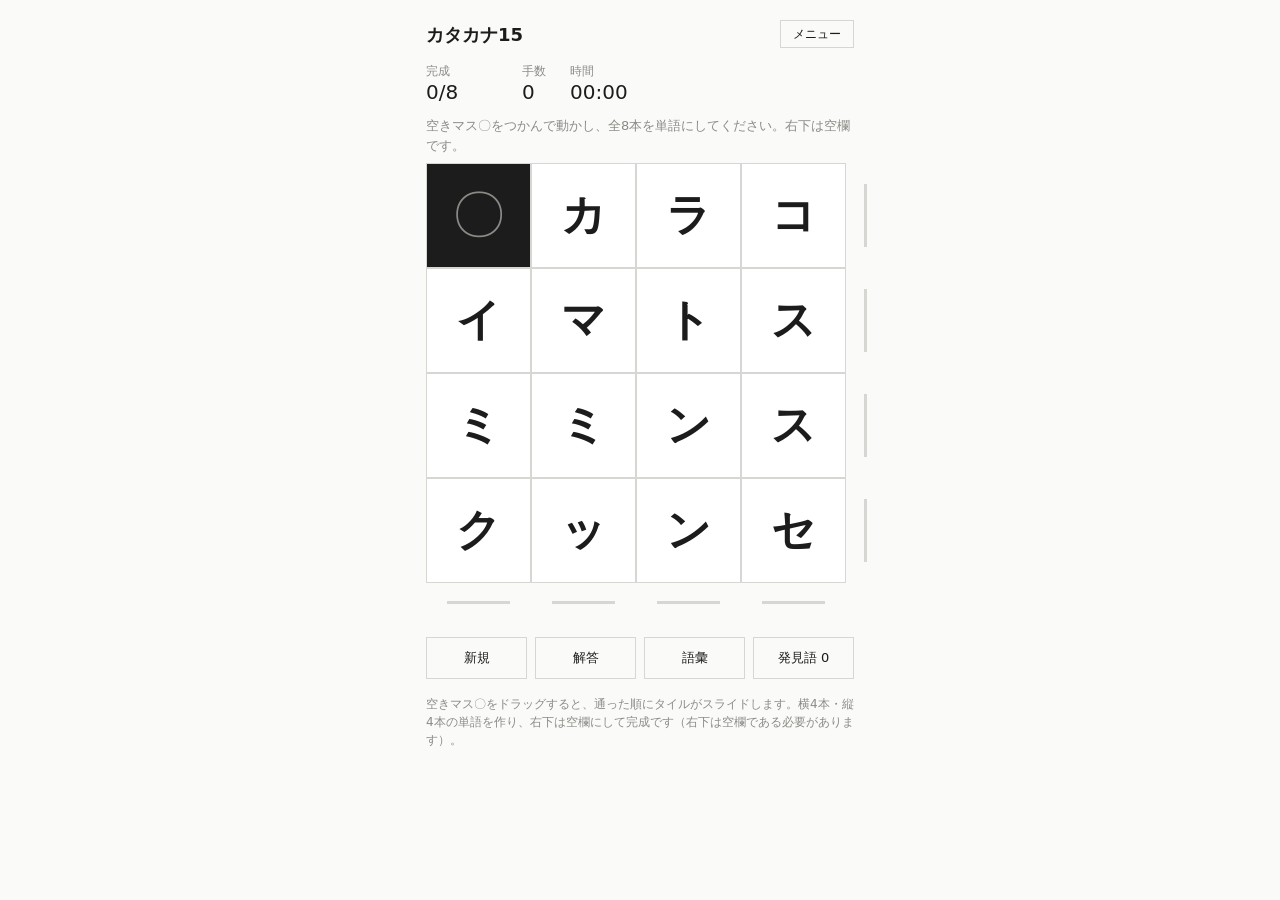
==== index.html @ eeb4e67e "Rename カタカナ15__4_.html to index.html" ====
<!DOCTYPE html>
<html lang="ja"><head><meta charset="UTF-8">
<meta name="viewport" content="width=device-width,initial-scale=1,viewport-fit=cover">
<title>カタカナ15</title>
<style>
:root{--bg:#fafaf9;--ink:#1c1c1c;--sub:#8b8b86;--line:#d6d6d2;--tile:#fff;--hit:#e7e7e3;color-scheme:light}
:root[data-theme=dark]{--bg:#161616;--ink:#e8e8e5;--sub:#8a8a85;--line:#363633;--tile:#1f1f1e;--hit:#2e2e2b;color-scheme:dark}
*{box-sizing:border-box;margin:0;-webkit-tap-highlight-color:transparent}
html{padding-top:env(safe-area-inset-top,0px);padding-bottom:env(safe-area-inset-bottom,0px)}
body{background:var(--bg);color:var(--ink);font:15px/1.5 "Hiragino Kaku Gothic ProN","Yu Gothic",system-ui,sans-serif;min-height:100vh;display:flex;flex-direction:column;align-items:center}
main{width:100%;max-width:460px;padding:20px 16px}
header{display:flex;justify-content:space-between;align-items:center}
h1{font-size:18px;font-weight:700}
.hr{display:flex;align-items:center;gap:10px}
#vw{font-size:12px;color:var(--sub);visibility:hidden}
body.v #vw{visibility:visible;color:#c8341c}
body.v #board{outline:2px solid #c8341c}
body.v #ba{background:rgba(200,52,28,.12);border-color:rgba(200,52,28,.4)}
body.v #ba:hover{background:var(--ink);border-color:var(--ink)}
#bm{padding:4px 12px;font-size:12px}
.stats{display:flex;gap:24px;margin-top:14px;font-size:12px;color:var(--sub)}
.stats>div:first-child{min-width:72px}
.stats b{display:block;font-size:20px;font-weight:500;color:var(--ink);font-variant-numeric:tabular-nums;line-height:1.2}
#msg{min-height:42px;padding:12px 0 8px;font-size:13px;color:var(--sub)}
#stage{position:relative;margin:0 auto;touch-action:none;user-select:none}
#board{position:absolute;left:0;top:0;background:var(--line)}
.t{position:absolute;left:0;top:0;width:calc(var(--s) - 2px);height:calc(var(--s) - 2px);background:var(--tile);display:flex;align-items:center;justify-content:center;font-size:calc(var(--s) * .42);font-weight:600;transition:transform .12s ease,background .15s}
.t.hit{background:var(--hit)}
.t.blank,.t.xt{background:var(--ink);color:var(--sub);font-weight:400;font-size:calc(var(--s) * .5)}
.t.blank{cursor:grab;z-index:2}
.m{position:absolute;display:flex;align-items:center;justify-content:center;gap:4px}
.m.c{flex-direction:column}
.m i{display:block;background:var(--line);transition:background .12s}
.m.r i{width:3px;height:60%}
.m.c i{height:3px;width:60%}
.m i.ok{background:var(--ink)}
nav{display:grid;grid-template-columns:repeat(4,1fr);gap:8px;margin-top:20px}
button{font:inherit;font-size:13px;padding:10px 0;background:none;color:var(--ink);border:1px solid var(--line);cursor:pointer}
button:hover,button.on{background:var(--ink);color:var(--bg);border-color:var(--ink)}
.note{margin-top:16px;font-size:12px;color:var(--sub)}
#ov{display:none;position:fixed;inset:0;background:rgba(0,0,0,.4);align-items:center;justify-content:center;padding:16px;z-index:9}
#ov.open{display:flex}
#box{background:var(--bg);border:1px solid var(--ink);width:100%;max-width:420px;max-height:85vh;overflow:auto}
#box h2{font-size:14px;font-weight:700;padding:12px 14px;border-bottom:1px solid var(--line);display:flex;justify-content:space-between;gap:12px}
#box h2 u{cursor:pointer;font-size:13px;font-weight:400;text-decoration:none;color:var(--sub)}
#bd{padding:14px;display:flex;flex-direction:column;gap:14px;font-size:14px}
.sub{font-size:12px;color:var(--sub)}
.mini{display:grid;gap:1px;background:var(--line);padding:1px;width:max-content}
.mini div{background:var(--tile);height:36px;width:36px;display:flex;align-items:center;justify-content:center;font-weight:600}
.mini .e{background:var(--ink);color:var(--sub);font-weight:400}
.wl{display:grid;grid-template-columns:1fr 1fr;gap:12px;font-size:13px}
.wl b{display:block;color:var(--sub);font-size:11px;font-weight:400;border-bottom:1px solid var(--line);margin-bottom:2px}
.big{font-size:18px;font-variant-numeric:tabular-nums}
.tabs{display:flex;gap:8px}
.tabs button{flex:1;padding:8px 0}
.tags{display:flex;flex-wrap:wrap;gap:4px 10px;font-size:13px}.tags .x{color:var(--sub)}
input{font:inherit;padding:8px;border:1px solid var(--line);background:var(--tile);color:var(--ink);width:100%;border-radius:0}
</style></head><body>
<main>
<header><h1>カタカナ15</h1><div class="hr"><span id="vw">解答閲覧済</span><button id="bm">メニュー</button></div></header>
<div class="stats"><div>完成<b id="sl">0/8</b></div><div>手数<b id="sm">0</b></div><div>時間<b id="st">00:00</b></div></div>
<div id="msg"></div>
<div id="stage"><div id="board"></div></div>
<nav><button id="bn">新規</button><button id="ba">解答</button><button id="bd2">語彙</button><button id="bf">発見語</button></nav>
<p class="note" id="note"></p>
</main>
<div id="ov"><div id="box"><h2><span id="bt"></span><u id="bx">閉じる</u></h2><div id="bd"></div></div></div>
<script>
const VAL={2:new Set("アイ アオ アカ アキ アク アゲ アゴ アサ アシ アジ アス アセ アゼ アツ アテ アト アナ アニ アネ アビ アブ アマ アミ アメ アヤ アラ アリ アワ アン イエ イカ イガ イキ イケ イシ イジ イス イソ イタ イチ イト イド イナ イヌ イネ イブ イマ イミ イモ イヤ イリ イロ イワ イン ウエ ウオ ウキ ウシ ウジ ウス ウズ ウソ ウタ ウチ ウツ ウデ ウド ウニ ウネ ウブ ウマ ウミ ウメ ウラ ウリ ウロ ウン エア エイ エキ エコ エゴ エサ エス エゾ エダ エビ エラ エリ エン オイ オウ オカ オキ オク オケ オサ オシ オジ オス オチ オツ オト オニ オノ オバ オビ オモ オヤ オリ オン カイ カオ カキ カギ カク カグ カゲ カコ カゴ カサ カシ カジ カス カズ カセ カゼ カタ カチ カツ カテ カド カナ カニ カネ カバ カビ カブ カベ カマ カミ カメ カモ カヤ カユ カラ カリ カワ カン カー ガイ ガキ ガク ガス ガタ ガム ガラ ガリ ガワ ガン キカ キガ キク キゴ キザ キシ キジ キス キソ キタ キド キヌ キビ キミ キモ キリ キレ キロ キン ギガ ギシ ギフ ギヤ ギリ ギン クイ クウ クガ クキ クギ クコ クサ クシ クジ クス クズ クセ クチ クツ クニ クビ クボ クマ クミ クモ クラ クリ クレ クロ クワ クン グズ グチ グミ グン ケア ケイ ケガ ケサ ケシ ケタ ケチ ケツ ケリ ケン ゲイ ゲキ ゲス ゲタ ゲリ ゲル ゲロ ゲン コイ コウ コエ コク コケ コゲ ココ コシ コチ コツ コテ コト コナ コネ コビ コブ コマ コミ コメ コモ コヤ コリ コロ コン ゴイ ゴウ ゴキ ゴク ゴゴ ゴマ ゴミ ゴム ゴリ ゴロ サイ サオ サカ サキ サギ サク サケ ササ サシ サジ サタ サチ サツ サト サネ サバ サビ サマ サメ サヤ サラ サル サワ サン ザイ ザコ ザツ ザル ザン シイ シオ シカ シキ シケ シゴ シサ シシ シジ シタ シチ シツ シテ シナ シバ シビ シブ シマ シミ シメ シモ シヤ シリ シル シロ シワ シン ジイ ジカ ジキ ジク ジコ ジサ ジジ ジチ ジツ ジヒ ジム ジン スイ スウ スエ スキ スシ スジ スス スズ スソ スデ スト スナ スネ スパ スミ スリ ズイ ズレ セイ セキ セツ セト セミ セリ セル セロ セン ゼイ ゼツ ゼニ ゼヒ ゼロ ゼン ソイ ソウ ソエ ソク ソコ ソシ ソダ ソツ ソデ ソト ソバ ソフ ソボ ソメ ソラ ソリ ソロ ソン ゾウ ゾク ゾロ タイ タカ タキ タク タケ タコ タシ タチ タテ タニ タネ タバ タビ タフ タブ タマ タミ タメ タモ タラ タル タレ タン ダイ ダシ ダダ ダチ ダツ ダニ ダム ダメ ダン チイ チエ チカ チジ チズ チチ チツ チビ チリ チン ツイ ツウ ツエ ツカ ツキ ツギ ツケ ツゲ ツタ ツチ ツツ ツナ ツノ ツバ ツボ ツミ ツメ ツユ ツラ ツリ ツル ツレ テイ テカ テキ テコ テツ テマ テラ テレ テロ テン デカ デコ デシ デバ デブ デメ デモ デリ デン トイ トウ トキ トク トコ トシ トジ トス トチ トツ トノ トバ トビ トブ トマ トミ トメ トモ トヤ トラ トリ トロ トン ドア ドウ ドク ドジ ドス ドテ ドブ ドマ ドヤ ドラ ドル ドロ ドン ナエ ナカ ナギ ナシ ナス ナゾ ナタ ナツ ナナ ナノ ナビ ナベ ナマ ナミ ナメ ナヤ ナラ ナリ ナワ ナン ニオ ニク ニシ ニジ ニセ ニチ ニナ ニラ ニレ ニワ ニン ヌイ ヌエ ヌカ ヌキ ヌケ ヌシ ヌタ ヌノ ヌマ ネオ ネガ ネギ ネコ ネジ ネズ ネタ ネツ ネリ ネル ネン ノウ ノキ ノコ ノシ ノチ ノド ノビ ノブ ノミ ノム ノラ ノリ ノロ ハイ ハエ ハカ ハギ ハク ハグ ハケ ハゲ ハコ ハシ ハジ ハス ハゼ ハタ ハダ ハチ ハツ ハデ ハト ハナ ハネ ハハ ハバ ハフ ハマ ハミ ハム ハメ ハヤ ハラ ハリ ハル ハレ ハン バア バイ バカ バク バケ バス バチ バツ バナ バネ ババ バフ バブ バラ バリ バル バン バー パイ パオ パス パパ パブ パン ヒエ ヒキ ヒケ ヒゲ ヒコ ヒザ ヒシ ヒス ヒダ ヒツ ヒト ヒナ ヒバ ヒヒ ヒビ ヒマ ヒメ ヒモ ヒヤ ヒラ ヒル ヒレ ヒワ ヒン ビア ビク ビス ビラ ビリ ビル ビワ ビン ピア ピザ ピル ピン フイ フウ フエ フカ フキ フク フグ フケ フサ フシ フジ フセ フタ フダ フチ フデ フナ フネ フミ フユ フリ フロ フン ブイ ブカ ブキ ブケ ブシ ブス ブタ ブチ ブツ ブナ ブユ ブヨ ブラ ブリ ブレ ブロ ブン プチ プル プロ ヘア ヘイ ヘソ ヘタ ヘナ ヘビ ヘボ ヘヤ ヘラ ヘリ ヘン ベア ベイ ベタ ベツ ベニ ベラ ベル ベロ ベン ペア ペン ホウ ホオ ホカ ホコ ホゴ ホサ ホシ ホド ホネ ホホ ホヤ ホラ ホリ ホロ ホン ボア ボウ ボキ ボク ボス ボツ ボヤ ボラ ボロ ボン ポイ ポチ ポロ ポン マイ マエ マキ マク マグ マゲ マシ マジ マス マタ マチ マツ マト マド マナ マネ マヒ マフ ママ マメ マユ マリ マル マロ マン ミエ ミオ ミキ ミギ ミケ ミコ ミサ ミス ミズ ミセ ミソ ミチ ミツ ミナ ミニ ミノ ミミ ミヤ ミリ ミル ミン ムギ ムク ムコ ムシ ムダ ムチ ムツ ムネ ムラ ムリ ムロ メイ メガ メシ メス メド メモ メン モエ モカ モク モズ モチ モツ モト モノ モミ モメ モモ モヤ モリ モル モン ヤギ ヤク ヤジ ヤス ヤチ ヤド ヤナ ヤニ ヤネ ヤボ ヤマ ヤミ ヤリ ヤン ユイ ユウ ユエ ユカ ユキ ユズ ユビ ユミ ユメ ユリ ユレ ヨイ ヨウ ヨカ ヨガ ヨキ ヨク ヨコ ヨシ ヨセ ヨチ ヨツ ヨネ ヨビ ヨミ ヨム ヨメ ヨル ヨン ライ ラク ラグ ラジ ラテ ラバ ラブ ラム ラメ ラン リア リカ リキ リク リケ リス リツ リヤ リン ルイ ルウ ルス ルビ ルー レア レイ レキ レジ レス レツ レバ レン ロウ ロク ログ ロケ ロゴ ロス ロト ロバ ロボ ロン ロー ワカ ワキ ワク ワケ ワザ ワシ ワタ ワナ ワニ ワビ ワラ ワリ ワル ワン".split(" ")),3:new Set("アイキ アイコ アイス アイソ アイタ アイダ アイツ アイデ アイヌ アイノ アイブ アイマ アイモ アイン アウト アウン アエグ アエテ アエミ アエル アオイ アオカ アオキ アオグ アオコ アオサ アオジ アオバ アオミ アオム アオリ アオル アカイ アカザ アカシ アカス アカネ アカバ アカミ アカメ アカリ アカン アガキ アガク アガシ アガル アキイ アキエ アキコ アキズ アキト アキノ アキホ アキヨ アキラ アキル アキヱ アギト アクバ アクビ アクマ アクメ アクラ アクル アグム アグラ アグリ アグン アケビ アケミ アケル アゲク アゲル アコム アコヤ アサイ アサエ アサコ アサヂ アサド アサノ アサヒ アサミ アサヨ アサリ アサル アサヱ アザミ アシイ アシカ アシタ アシビ アジア アジケ アジズ アジト アジル アスカ アスコ アズキ アズサ アズマ アズラ アセビ アセル アゼン アソコ アソブ アタイ アタウ アタゴ アタシ アタマ アタラ アタリ アタル アダナ アダム アチキ アチラ アッカ アッケ アッシ アッチ アッツ アット アッパ アップ アツイ アツミ アツヨ アヅサ アヅマ アテネ アテル アデン アトム アトリ アナゴ アナス アナタ アナン アニイ アニメ アノー アハハ アハレ アバク アバタ アヒル アビル アピア アフタ アフヒ アフラ アフル アフレ アブラ アブル アプリ アヘン アベノ アベル アペル アポロ アマイ アマス アマタ アマリ アマル アミド アメル アモイ アヤイ アヤコ アヤス アヤノ アヤメ アヤヲ アユミ アユム アライ アラウ アラキ アラギ アラシ アラス アラタ アラブ アラメ アラモ アラワ アラン アラー アリア アリス アリマ アリャ アルク アルジ アルス アルセ アルト アルハ アルバ アルマ アルミ アルル アレイ アレム アレル アレレ アレン アレー アロエ アロハ アロン アロー アワイ アワス アワビ アワヤ アワラ アワー アンカ アンガ アンコ アンズ アンタ アンダ アンチ アンド アンナ アンニ アンネ アンパ アンブ アンプ アンマ アンユ アーア アーク アース アーチ アート アーム アール イイエ イエス イエナ イエル イオウ イオン イカガ イカス イカダ イカデ イカニ イカリ イカル イカン イガイ イガム イキカ イキム イキル イクエ イクコ イクサ イクジ イクタ イクツ イクミ イクヨ イクラ イグサ イグチ イケイ イケル イコイ イコウ イコジ イコム イサエ イサオ イサキ イサコ イサザ イサノ イサミ イサム イサヨ イサヲ イザル イシイ イシコ イシダ イシャ イジメ イジリ イジル イスカ イスラ イスル イズミ イズム イズレ イセノ イセル イゼン イソグ イソメ イタイ イタク イタコ イタス イタチ イタノ イタム イタメ イタヤ イタリ イタル イダク イチイ イチゴ イチズ イチド イチノ イチバ イチビ イチヨ イッカ イッキ イッコ イッス イッソ イッチ イット イツオ イツカ イツク イツノ イツミ イツモ イツヨ イヅミ イテル イデア イデー イトウ イトコ イトド イトメ イトモ イトヱ イドム イナカ イナゴ イナス イナセ イナダ イナホ イナム イナヨ イノコ イノチ イノリ イノル イハホ イバラ イバル イビキ イビツ イビル イフク イブキ イブク イブス イブル イボタ イマダ イマニ イマヤ イマワ イミイ イモチ イモリ イヤァ イヤア イヤス イヤニ イヤー イヨノ イヨヨ イライ イラウ イラク イラチ イラン イリコ イルカ イレル イロハ イロリ イロル イワウ イワオ イワキ イワク イワシ イワス イワナ イワバ イワレ イワン インカ インキ インク イング インコ インチ インド インピ イーエ イース イーノ ウィズ ウィン ウィー ウイル ウウン ウェア ウェイ ウェブ ウェー ウエア ウエス ウエノ ウエハ ウエル ウエン ウォン ウオン ウカイ ウカス ウカツ ウカト ウカブ ウカル ウガツ ウキハ ウキヨ ウグイ ウケラ ウケル ウコギ ウコン ウゴク ウサギ ウシロ ウスイ ウズク ウズベ ウズラ ウセル ウタウ ウタコ ウタタ ウタテ ウダツ ウダル ウチワ ウッズ ウッド ウツギ ウツケ ウツス ウツツ ウツホ ウツボ ウツル ウツロ ウツワ ウテル ウトイ ウトウ ウトム ウトロ ウドン ウナギ ウナジ ウナリ ウナル ウネメ ウネリ ウネル ウノミ ウバウ ウバラ ウフッ ウフフ ウブイ ウマイ ウマク ウマサ ウマミ ウマル ウミベ ウメク ウメコ ウメノ ウメヨ ウメル ウラジ ウラミ ウラム ウララ ウラル ウラン ウルウ ウルカ ウルシ ウルフ ウルム ウルメ ウレル ウロコ ウワキ ウワサ ウワベ ウワル ウンイ ウンカ ウント ウーム ウール ウーン エアコ エアロ エアー エイイ エイガ エイコ エイゴ エイズ エイト エエイ エエト エガオ エガク エキス エクボ エグイ エグル エコー エゴイ エゴマ エジキ エジリ エステ エタイ エタン エチル エッグ エッジ エッソ エッチ エッロ エツコ エヅク エデン エトス エドゥ エドル エノキ エノコ エバル エヒメ エビス エビネ エビノ エビー エホバ エボシ エミコ エミシ エミリ エミー エモイ エライ エラク エラブ エラー エリア エリカ エリク エリコ エリサ エリザ エリナ エリモ エリー エルグ エルサ エルス エルナ エルベ エルム エレキ エレツ エレナ エレラ エロス エンカ エンコ エンゴ エンサ エンド エンビ エーゲ エース エーッ エート エール オアフ オイデ オイド オイラ オイル オウカ オウガ オウジ オウチ オウト オウミ オウム オウン オエツ オエル オオイ オオウ オオエ オカカ オカキ オカケ オカゲ オカシ オカス オカズ オカネ オカボ オカミ オカユ オカラ オカワ オガム オキル オクテ オクビ オクラ オクル オグラ オケラ オケル オコシ オコス オコゼ オコタ オコモ オコル オコワ オゴリ オゴル オサケ オサツ オサミ オサワ オサン オザキ オシイ オシテ オシベ オシミ オシム オシメ オシリ オシン オジギ オジヤ オジル オスロ オセチ オセル オセン オソイ オソウ オソノ オゾイ オゾン オタク オタワ オチル オッズ オッテ オツキ オツケ オツム オデキ オデコ オデン オトコ オトス オトド オトナ オトメ オトル オドケ オドス オドネ オドル オナカ オナガ オナジ オナリ オノレ オハコ オハシ オハネ オハラ オバケ オバナ オビク オビシ オビル オフト オブウ オブル オペラ オボコ オボス オボロ オマエ オマケ オマス オマセ オマツ オマハ オマル オミキ オムツ オメガ オメザ オモイ オモウ オモシ オモチ オモト オモニ オモヤ オモリ オモル オヤジ オヤッ オヤマ オヨグ オヨソ オヨビ オヨブ オヨル オリル オリン オルグ オルリ オレル オロカ オロス オロチ オワス オワビ オワリ オワル オワン オンス オンチ オンド オンナ オンバ オンブ オーイ オーク オーサ オース オーダ オート オーム オーラ オール カイイ カイギ カイコ カイゴ カイス カイト カイナ カイバ カイヒ カイリ カイロ カイワ カエス カエデ カエル カオス カオリ カオル カカオ カカシ カカス カカト カカリ カカル カカン カガク カガス カガミ カガム カガル カギリ カギル カクイ カクザ カクス カクド カグラ カケイ カケス カケル カゲエ カゲキ カゲリ カゲル カゲン カコウ カコツ カコム カゴミ カゴメ カサゴ カサム カサン カザケ カザシ カザス カザニ カザフ カザリ カザル カザン カシオ カシク カシグ カシコ カシマ カシラ カシワ カジカ カジキ カジク カジノ カジメ カジョ カジル カスイ カスカ カスト カスミ カスム カスル カズイ カズエ カズオ カズキ カズク カズコ カズミ カズヨ カズヱ カセイ カセキ カセグ カセツ カセル カゼン カゾク カタイ カタギ カタス カタズ カタチ カタナ カタハ カタミ カタヤ カタル カタン カダル カチミ カチヨ カチリ カチン カッカ カッコ カッテ カット カッパ カップ カッポ カツイ カツエ カツオ カツグ カツコ カツヂ カツテ カツノ カツミ カツヨ カツラ カツヱ カツヲ カヅイ カヅエ カヅコ カヅヱ カテル カデル カデン カトウ カナウ カナエ カナタ カナダ カナメ カナリ カナン カヌー カネコ カネテ カネミ カネヨ カネル カノウ カノン カバウ カバナ カバネ カバン カバー カビネ カビラ カビル カフェ カフジ カフス カブト カブラ カブル カブレ カプト カホク カホド カホリ カホル カマウ カマス カマタ カマチ カマリ カミュ カミラ カミリ カムル カメダ カメノ カメヨ カメラ カメル カモス カモメ カヤノ カユイ カユミ カヨウ カライ カラザ カラシ カラス カラダ カラチ カラッ カラテ カラト カラム カラリ カラン カラー カリッ カリニ カリフ カリブ カリル カリン カルイ カルキ カルタ カルテ カルト カルナ カルビ カルラ カルロ カレイ カレシ カレツ カレル カレン カレー カワキ カワク カワス カワズ カワセ カワベ カワラ カワリ カワル カヲリ カヲル カンゲ カンコ カンシ カンジ カンテ カンナ カンヌ カンバ カンパ カンプ カンペ カンポ カンマ カンリ カーキ カーグ カート カード カーブ カール カーン ガイア ガイス ガイド ガウン ガエル ガカイ ガカリ ガカル ガクシ ガサツ ガザミ ガスル ガゼン ガタイ ガタン ガッツ ガット ガテン ガナル ガバト ガビー ガブリ ガブル ガホウ ガボン ガマン ガメル ガラス ガラッ ガラナ ガラミ ガラリ ガラン ガリン ガルフ ガレキ ガロン ガワラ ガワリ ガンピ ガンミ ガンモ ガーゼ ガード ガーナ ガール ガーン キアラ キアリ キイロ キウイ キエト キエフ キエル キオウ キカイ キカク キカス キガリ キガル キクイ キクエ キクコ キクチ キクナ キクノ キクミ キクヨ キクヱ キグウ キグス キケル キケン キゲン キコウ キコス キコム キコリ キコン キゴウ キサク キサゴ キサノ キザス キザム キシム キシャ キシル キスウ キスカ キスル キズク キズナ キセル キセン キソウ キソク キソン キタス キタル キタン キチッ キチヨ キチン キック キッス キット キッド キップ キツイ キツネ キツヨ キヅク キヅタ キティ キトウ キドル キナカ キナコ キヌエ キヌコ キヌヨ キヌヱ キネマ キノウ キノエ キノコ キノフ キノヱ キハイ キハダ キバム キバル キブツ キホウ キボウ キママ キマリ キマル キミイ キミエ キミコ キミノ キミヨ キミヱ キムチ キメル キモチ キモノ キャア キャク キャッ キャラ キャン キャー キュウ キュー キョウ キョキ キョク キョザ キョリ キヨイ キヨエ キヨコ キヨシ キヨジ キヨセ キヨノ キヨミ キヨヱ キヨン キライ キラウ キラク キラス キラズ キララ キラリ キラー キリコ キリッ キリン キルク キルト キレイ キレル キワタ キワダ キワミ キンカ キング キンコ キンボ キース キープ キール キーン ギクリ ギコチ ギゴチ ギスル ギソウ ギター ギニア ギフト ギブス ギプス ギボシ ギマン ギャア ギャク ギャグ ギャラ ギャル ギャロ ギュッ ギョイ ギラリ ギラン ギリシ ギルド ギンガ ギンコ ギンポ クアン クイズ クイナ クイル クイン クウキ クエル クオモ クガツ クギル ククル クグイ クグツ クグル クケル クサイ クサス クサビ クサヤ クサリ クサル クジク クジュ クジラ クジル クスイ クスコ クスシ クスノ クスム クスリ クズス クダク クダス クダリ クダル クダン クチイ クチマ クチル クック クッパ クドイ クドキ クドク クニエ クニオ クニコ クニヨ クニヱ クヌギ クネル クバル クベル クボチ クボム クマル クミス クメル クモリ クモル クモン クヤム クライ クラウ クラゲ クラシ クラス クラノ クラブ クラム クラヨ クリア クリス クリル クルウ クルス クルト クルド クルマ クルミ クルム クルリ クルー クレア クレイ クレタ クレヨ クレル クレー クロイ クロウ クロキ クロス クロミ クロム クワイ クワゴ クワス クンシ クーコ クープ クーペ クーラ クール グアイ グアノ グアム グイト グエン グサリ グスル グズウ グズル グチル グッズ グット グッド グフッ グホウ グマイ グライ グラシ グラス グラフ グラブ グラム グラリ グリコ グリス グリル グリー グルミ グルメ グルリ グレイ グレグ グレコ グレル グレン グレー グロウ グロス グワイ グンダ グント ケイキ ケイコ ケイジ ケイス ケイト ケイヒ ケイラ ケカビ ケガス ケガニ ケガレ ケゲン ケサノ ケサミ ケサヨ ケシキ ケジメ ケズル ケセル ケソン ケタイ ケダシ ケダス ケチル ケッカ ケッキ ケック ケット ケトル ケドモ ケドル ケナゲ ケナス ケニア ケビン ケブイ ケブル ケマリ ケムイ ケムシ ケムリ ケムル ケヤキ ケラス ケラー ケリー ケルト ケルン ケレド ケレン ケロリ ケワイ ケンカ ケンゴ ケンサ ケンジ ケンタ ケント ケンパ ケンプ ケンポ ケンリ ケーキ ケージ ケース ケープ ケール ゲイコ ゲイツ ゲキカ ゲザン ゲスト ゲスル ゲッカ ゲップ ゲノム ゲハン ゲビル ゲリラ ゲロウ ゲンカ ゲンキ ゲンゲ ゲンコ ゲンゴ ゲンニ ゲンバ ゲージ ゲーテ ゲート ゲーム ゲール コアイ コアラ コイキ コイシ コイツ コイヌ コイル コイン コウカ コウキ コウギ コウコ コウゴ コウシ コウジ コウゾ コウタ コウチ コウヌ コウボ コウマ コウメ コウヤ コウリ コウル コエル コオル コカス コガス コガネ コガモ コキュ コギル コギン コクガ コクゴ コクラ コケシ コケル コゲル ココア ココダ ココチ ココム ココラ ココロ コゴエ コゴミ コゴム コゴメ コゴル コサル コシツ コシノ コジル コジン コスイ コスギ コスタ コスト コスモ コスル コズエ コズヱ コセル コソボ コゾウ コゾル コタエ コタツ コタン コダマ コチラ コッキ コック コッチ コッテ コップ コヅク コトシ コトニ コトバ コトミ コトン コドナ コドモ コナシ コナス コナン コナー コネコ コネル コノミ コノム コハゼ コハダ コハル コバカ コバム コビル コピー コブシ コブラ コブリ コプラ コボス コボツ コボネ コボレ コマカ コマチ コマメ コマル コマン コムギ コメル コモド コモノ コモル コモロ コヤス コヤマ コユキ コヨミ コラァ コライ コラス コラム コリア コリャ コリル コリン コリー コルク コルシ コルト コレゾ コレラ コロウ コロナ コロブ コロリ コロル コロン コワイ コワク コワス コンゴ コンジ コンス コンチ コンテ コント コンド コンナ コンパ コンビ コンブ コンペ コンボ コンポ コンマ コンヤ コンロ コーク コース コーダ コーチ コート コード コーナ コープ コーポ コーラ コール コーン ゴウギ ゴウシ ゴウモ ゴカイ ゴガツ ゴクミ ゴコチ ゴコロ ゴザル ゴジラ ゴスル ゴセイ ゴゼン ゴタエ ゴッコ ゴッド ゴッホ ゴツイ ゴテル ゴトウ ゴトシ ゴドー ゴネル ゴハン ゴボウ ゴマメ ゴメス ゴメン ゴモラ ゴラン ゴリラ ゴルフ ゴロタ ゴング ゴンタ ゴーヤ ゴール サアー サイキ サイギ サイコ サイゴ サイシ サイズ サイト サイド サイフ サイリ サイロ サイン サウジ サウス サウド サウナ サエル サオリ サカイ サカエ サカキ サカス サカタ サカナ サカヘ サカリ サカヱ サカン サガス サガル サキヨ サキヱ サクイ サクエ サクミ サクヨ サクラ サクヱ サクヲ サグル サグー サケブ サケル サゲル ササイ ササエ ササキ ササゲ ササヤ ササル サザエ サザレ サシテ サシミ サシモ サジキ サスガ サスケ サステ サスル サセル サソウ サソリ サゾヤ サタコ サタヨ サタル サタン サダエ サダカ サダコ サダム サダヨ サダヱ サチエ サチコ サチヨ サッカ サッキ サック サッシ サッタ サッチ サット サッド サッパ サップ サツイ サツキ サツマ サツミ サツヨ サティ サテツ サテト サテハ サテン サディ サトイ サトウ サトコ サトシ サトス サトミ サトリ サトル サトヱ サトー サドル サナア サナエ サナカ サナギ サナヘ サニー サヌア サノウ サハラ サバキ サバク サバハ サビル サベツ サホド サボル サボー サマス サマツ サマデ サマー サムイ サムチ サメル サモア サヤカ サヤコ サユリ サヨウ サヨコ サヨノ サヨリ サライ サラウ サラエ サラサ サラス サラダ サラニ サラバ サラミ サラリ サラン サリオ サリゲ サリン サリー サルサ サレド サレハ サロン サワエ サワカ サワグ サワコ サワス サワラ サワリ サワル サヲリ サンガ サンク サンゲ サンゴ サンザ サンシ サンタ サンチ サント サンド サンバ サンフ サンプ サンポ サンマ サージ サーチ サード サーバ サーフ サーブ サーボ サーモ ザイゴ ザイル ザイン ザカリ ザクリ ザクロ ザスル ザセツ ザック ザッシ ザッタ ザット ザッパ ザップ ザビル ザボン ザメツ ザライ ザレル ザンキ ザンゲ ザンシ ザンソ ザーッ ザール シアイ シアン シイテ シイラ シイル シウカ シェア シェフ シェム シェリ シェル シエラ シオケ シオデ シオリ シオル シオン シカク シカゴ シカシ シカタ シカト シカノ シカモ シカル シカン シガツ シガー シキミ シキル シクム シグサ シグレ シケル シゲイ シゲコ シゲト シゲノ シゲミ シゲヨ シゲル シコウ シコム シコリ シコル シゴク シゴト シサノ シサル シザン シショ シジマ シジミ シスコ シスル シズイ シズエ シズカ シズク シズコ シズム シズリ シズヱ シセン シゼン シソウ シソン シタウ シタク シタテ シタラ シタン シダイ シダク シダス シダレ シチク シッカ シック シッシ シッソ シッタ シット シッピ シップ シッペ シッポ シヅエ シヅカ シヅコ シヅヱ シティ シテキ シテン シトド シトル シドミ シドロ シナイ シナウ シナス シナル シニア シニセ シヌヘ シネマ シノギ シノグ シノブ シハン シバイ シバエ シバシ シバフ シバル シビア シビレ シビン シピン シフト シブイ シブキ シブク シブル シベツ シボム シボル シマイ シマウ シマカ シマフ シマル シミズ シミル シメジ シメス シメテ シメノ シメル シモト シモン シャイ シャガ シャク シャケ シャコ シャス シャチ シャツ シャヒ シャム シャモ シャラ シャン シャー シュウ シュク シュッ シュツ シュビ シュミ シュロ シュン シュー ショウ ショク ショバ ショム ション ショー シヨウ シラカ シラガ シラク シラス シラセ シラフ シラミ シラム シラン シラー シリア シリメ シルイ シルク シルコ シルシ シルス シルズ シルビ シレツ シレル シロイ シロウ シロタ シロー シワイ シワエ シワケ シワス シワム シワル シヲリ シンイ シンキ シンク シンコ シンシ シンジ シント シンパ シンポ シンリ シンロ シーア シーク シース シーツ シート シード シール シーン ジァン ジェイ ジェフ ジェブ ジェン ジカニ ジカン ジガン ジキニ ジキル ジグモ ジゴロ ジショ ジシン ジジン ジスル ジセキ ジタイ ジダイ ジッシ ジッダ ジット ジツニ ジツハ ジテン ジトク ジニア ジバチ ジバン ジフン ジブチ ジマイ ジマウ ジマン ジミル ジミー ジムシ ジモン ジャァ ジャア ジャウ ジャガ ジャズ ジャブ ジャマ ジャミ ジャム ジャリ ジャワ ジャン ジャー ジュウ ジュズ ジュソ ジュッ ジュペ ジュン ジュー ジョジ ジョン ジョー ジライ ジラス ジラフ ジルク ジルバ ジレル ジレー ジロウ ジロリ ジワッ ジンタ ジント ジンノ ジーコ ジープ ジーン スアマ スアン スイカ スイス スイノ スイバ スイフ スイミ スウジ スウッ スエズ スエノ スエル スオウ スカイ スカス スカラ スカル スカン スガラ スガル スキッ スキヤ スキル スキン スキー スギナ スギル スクウ スクム スクレ スグス スグリ スグル スケル スゲル スコア スコシ スゴイ スゴス スゴミ スゴム スサノ スサブ スサミ スサム スサル スジル ススキ ススグ ススパ ススム ススメ ススル スズイ スズエ スズカ スズキ スズコ スズシ スズナ スズノ スズム スズメ スズロ スズヱ スタア スタブ スタル スタン スター スダク スダチ スダツ スダレ スチル スット ステキ ステル スデニ ストア ストク ストン スネル スノボ スバル スパイ スパナ スパン スピン スプン スベタ スベテ スベル スペア スペル スペロ スボム スマウ スマス スマホ スマン スミエ スミカ スミコ スミス スミヨ スミレ スミヱ スメル スモウ スモモ スモン スラブ スラム スラリ スラー スリア スリム スリル スリー スルト スルメ スルー スレル スロー スワル スワン スヱノ スヱヨ スンデ スンニ スーッ スーツ スープ ズイキ ズイト ズキン ズクメ ズサン ズシリ ズシン ズック ズット ズバリ ズベラ ズボラ ズボン ズメル ズラス ズラリ ズルイ ズレル ズロウ ズント ズーム セイギ セイコ セイゴ セイシ セイス セイソ セイチ セイハ セイヤ セオウ セカイ セカス セガム セガレ セキダ セキヨ セギル セクタ セクト セコイ セコウ セスナ セセル セダン セッカ セッサ セッセ セッチ セット セッパ セツク セツコ セツニ セツビ セツヨ セドラ セナカ セビル セピア セフリ セブン セマイ セマル セミナ セムシ セメグ セメテ セメル セメン セラノ セリナ セリフ セルパ セルフ セルマ セレン セロリ センイ センギ センゲ センス センソ センタ センダ センチ セント センブ センプ セージ セーヌ セーフ セーブ セーラ セール ゼイゴ ゼウス ゼック ゼッケ ゼット ゼブラ ゼリゼ ゼリフ ゼリー ゼンク ゼンジ ゼンチ ゼンブ ソイツ ソウイ ソウコ ソウジ ソウダ ソウネ ソウル ソエト ソエル ソクイ ソクガ ソクス ソクド ソグウ ソケイ ソゲキ ソゲル ソゲン ソコウ ソコツ ソコデ ソコヒ ソコラ ソサイ ソシキ ソシテ ソシル ソセイ ソソウ ソソグ ソソト ソソル ソゾロ ソダツ ソチラ ソッキ ソッケ ソッチ ソット ソップ ソッポ ソテツ ソテー ソトイ ソナタ ソニー ソヌス ソネム ソノー ソバエ ソバメ ソファ ソフト ソホン ソボツ ソボロ ソマル ソムク ソメル ソヤス ソヨグ ソラス ソリャ ソレデ ソレト ソレニ ソレモ ソレラ ソレル ソロイ ソロウ ソロス ソワル ソング ソンナ ソンミ ソース ソーダ ソート ソープ ゾアビ ゾウリ ゾクス ゾッカ ゾッキ ゾット ゾメク ゾロイ ゾロリ ゾンカ ゾンガ ゾンデ ゾンビ ゾーン タアイ タイコ タイジ タイス タイツ タイト タイヒ タイブ タイプ タイマ タイム タイヤ タイル タウト タウン タエズ タエル タオス タオル タカイ タカガ タカコ タカシ タカナ タカネ タカノ タカベ タカミ タカヨ タカラ タカリ タカル タガウ タガメ タガル タキエ タキオ タキノ タキヨ タギツ タギル タクス タクト タクマ タクミ タクム タクラ タクル タグイ タグウ タグチ タグル タケオ タケコ タケシ タケト タケノ タケヨ タケル タゲル タシカ タジク タスキ タスク タズキ タセル タタキ タタク タタス タタム タタラ タタリ タタル タダオ タダシ タダス タダニ タック タッグ タッタ タッチ タッテ タッパ タップ タツイ タツエ タツオ タツキ タツノ タツミ タツヨ タツヱ タテル タデル タトイ タトエ タドル タナゴ タニア タニク タニシ タニヤ タヌキ タネヨ タネン タノセ タノム タバコ タヒチ タフタ タブレ タブン タブー タベル タマウ タマエ タマキ タマコ タマゴ タマナ タマニ タマノ タマミ タマヨ タマル タマヱ タミコ タミノ タミヨ タミル タムロ タメシ タメス タメル タモツ タモト タモリ タヤス タユイ タユム タヨリ タヨル タライ タラス タラリ タラワ タリム タリル タリン タルク タルサ タルミ タルム タレル タワイ タワシ タワム タワワ タワー タンカ タンク タンゴ タンス タント タンニ タンビ タンボ タンポ タンマ ターボ ターム タール ターン ダイシ ダイス ダイズ ダイブ ダイヤ ダイン ダウン ダカラ ダカン ダクト ダケド ダケル ダコタ ダスト ダスル ダセル ダッカ ダッコ ダッシ ダッテ ダッピ ダナン ダニー ダバオ ダブル ダベル ダボス ダマシ ダマス ダマル ダミー ダムス ダライ ダラケ ダラシ ダラス ダラト ダラリ ダラー ダリア ダリヤ ダリン ダルイ ダルク ダルマ ダレル ダンコ ダンゴ ダンス ダンチ ダンナ ダンプ ダーク ダース ダーツ ダート ダーリ チアキ チアリ チェア チェコ チェス チェロ チエコ チエミ チカイ チカウ チカエ チカク チカコ チカノ チカヨ チカラ チガイ チガウ チガヤ チキリ チキン チギル チクジ チクリ チクロ チグサ チゲジ チコリ チゴキ チサト チシキ チシツ チシャ チタン チダイ チチト チヂミ チヂム チッキ チック チット チップ チヅル チトセ チトー チドリ チナム チヌル チハツ チハル チヒロ チビル チフス チホウ チボリ チマウ チマキ チマタ チミツ チャア チャイ チャウ チャコ チャチ チャド チャボ チャム チャメ チャラ チャリ チャン チヤウ チヤコ チヤノ チュニ チョイ チョウ チョキ チョク チョコ チョボ チョマ チョー チヨイ チヨコ チヨシ チヨノ チヨミ チヨヱ チラシ チラス チラッ チラリ チリケ チルン チロリ チロル チヱコ チヱノ チンキ チント チンブ チンプ チーク チーズ チータ チーフ チーム ッキャ ッキリ ッスル ッタン ッテカ ッテナ ップリ ッポイ ツァー ツアー ツイゾ ツイデ ツイト ツイニ ツイン ツウバ ツカウ ツカサ ツカス ツカミ ツカム ツカル ツガイ ツガウ ツキノ ツキミ ツキヨ ツキル ツギキ ツギホ ツクエ ツクシ ツクス ツクバ ツクモ ツクリ ツクル ツグミ ツグム ツケル ツゲル ツゴウ ツズラ ツタウ ツタエ ツタノ ツタヤ ツット ツツク ツツジ ツツム ツヅキ ツヅク ツヅラ ツヅリ ツヅル ツデー ツトニ ツトミ ツトム ツドウ ツナギ ツナグ ツナソ ツナミ ツネコ ツネニ ツネミ ツネヨ ツネル ツノル ツバキ ツバサ ツバナ ツバメ ツバル ツブシ ツブス ツブラ ツブル ツボミ ツボム ツマミ ツマム ツマリ ツマル ツミキ ツミレ ツムグ ツムジ ツムル ツメル ツモリ ツモル ツヤコ ツヤノ ツヨイ ツヨシ ツヨミ ツライ ツラサ ツララ ツリテ ツリー ツルエ ツルオ ツルコ ツルス ツルナ ツルノ ツルム ツルヨ ツルヱ ツレル ツワナ ツワリ ツヰニ ツント ツール ヅクシ ヅクリ ヅケル ヅライ ティコ ティム ティン ティー テイウ テイコ テイザ テイシ テイジ テイネ テカケ テガミ テキギ テキス テクノ テグス テゴロ テスト テゼマ テチス テッキ テック テッド テツシ テツヨ テヅマ テディ テナシ テナー テニス テニハ テマメ テムズ テメェ テメエ テラウ テラス テリア テリヤ テリー テルエ テルコ テルミ テルヨ テルル テルヱ テレカ テレコ テレズ テレビ テレル テンイ テンカ テンキ テング テンシ テンス テンデ テント テンプ テンポ テーク テーゼ テープ テーマ テール デアウ ディス ディリ ディン デウス デカイ デカス デカン デキシ デキル デコラ デシン デジャ デスガ デスク デッキ デック デッチ デッド デドコ デニス デニム デノミ デバル デフレ デブラ デヘヘ デポー デムク デモン デュオ デュマ デリカ デリー デルタ デレク デンキ デンチ デント デンパ デンブ デンワ データ デート トアミ トアル トイウ トイフ トイレ トゥル トウキ トウゲ トウタ トウナ トウニ トウフ トウヤ トエル トオイ トオク トオス トオノ トオリ トオル トカク トカゲ トカス トガル トキイ トキエ トキオ トキコ トキノ トキヨ トキワ トキヱ トキヲ トキン トギョ トクイ トクエ トクコ トクサ トクジ トクト トクニ トクノ トクミ トクヨ トクヱ トグロ トケイ トケル トケン トゲル トコウ トコヤ トコロ トサカ トサツ トザス トザン トシイ トシエ トシコ トシテ トシノ トシミ トシャ トシヨ トシヱ トジル トスヱ トセイ トゼツ トタン トチル トッカ トック トッサ トッド トッパ トッピ トップ トツグ トツプ トテモ トドク トドメ トナミ トナリ トニー トネリ トノコ トバク トバゴ トバス トフク トベル トホホ トボケ トマト トマム トマル トマレ トミエ トミオ トミコ トミニ トミノ トミヨ トミヱ トミヲ トミー トムネ トメコ トメド トメノ トメヨ トメル トモイ トモエ トモコ トモス トモニ トモミ トモヨ トモル トモヱ トヨエ トヨコ トヨセ トヨタ トヨノ トヨミ トヨム トヨヱ トライ トラノ トラヤ トラヨ トラヱ トリオ トリガ トリコ トリス トリデ トリノ トリム トリヨ トリル トリー トルコ トレイ トレス トレツ トレル トレー トロイ トロミ トロリ トロロ トンガ トンゴ トンザ トンシ トンダ トント トンバ トンビ トンボ トンマ トーク トーゴ トーチ トール トーン ドアン ドイツ ドイル ドウカ ドウガ ドウザ ドウシ ドウセ ドウゾ ドウモ ドウロ ドオリ ドカス ドカン ドクガ ドクワ ドグマ ドケル ドコカ ドコゾ ドコラ ドコロ ドシリ ドスン ドタマ ドダイ ドチラ ドッカ ドック ドッチ ドット ドッド ドッポ ドテラ ドナウ ドナタ ドナリ ドナル ドナー ドバイ ドバト ドマリ ドミノ ドモル ドヤス ドヨウ ドヨム ドライ ドラマ ドラム ドリア ドリル ドルジ ドレス ドレメ ドロミ ドロリ ドロン ドロー ドンコ ドント ドンド ドンナ ドーア ドーゾ ドーハ ドーフ ドーム ドーモ ドール ドーン ナァー ナアニ ナイキ ナイシ ナイス ナイト ナイフ ナイル ナイン ナウル ナエル ナオコ ナオス ナオミ ナオモ ナオル ナカイ ナカス ナカツ ナカニ ナカバ ナカマ ナガイ ナガス ナガノ ナガメ ナガラ ナガレ ナギサ ナクス ナグル ナケル ナゲク ナゲシ ナゲル ナゴム ナゴヤ ナゴリ ナサケ ナサル ナザス ナザル ナシド ナジカ ナジミ ナジム ナジル ナスビ ナスル ナズナ ナズム ナセル ナゼカ ナゼル ナゾエ ナゾリ ナゾル ナダレ ナッツ ナット ナップ ナツイ ナツエ ナツク ナツコ ナツノ ナツミ ナツメ ナツヨ ナツヱ ナデル ナドテ ナナエ ナナメ ナニカ ナニセ ナニワ ナノデ ナノニ ナノル ナビク ナフサ ナブト ナブル ナベテ ナホミ ナポリ ナマエ ナマコ ナマジ ナマズ ナマリ ナマル ナミエ ナミダ ナメイ ナメコ ナメス ナメル ナヤム ナライ ナラウ ナラク ナラス ナラバ ナラブ ナラマ ナルイ ナルミ ナレル ナロヲ ナヲイ ナヲエ ナヲミ ナヲヱ ナンカ ナンセ ナンゾ ナンテ ナンデ ナント ナンド ナンノ ナンバ ナンパ ナンボ ナンポ ナンラ ナース ニアウ ニアメ ニウム ニエル ニオイ ニオウ ニオブ ニカケ ニガイ ニガス ニガツ ニガテ ニガリ ニキビ ニギル ニクイ ニクガ ニクム ニクヤ ニグロ ニゲル ニコッ ニコム ニコラ ニコリ ニコル ニコン ニゴス ニゴル ニシン ニジム ニジル ニスイ ニセコ ニセル ニセー ニタツ ニタリ ニッキ ニック ニッチ ニット ニツカ ニツキ ニツク ニツケ ニツレ ニトリ ニトロ ニナウ ニニウ ニヒル ニブイ ニブル ニホン ニャン ニヤリ ニュー ニヨリ ニヨル ニラム ニルス ニワカ ニンキ ニンジ ニンフ ニース ニーズ ニーナ ニール ヌイユ ヌエボ ヌエル ヌカゴ ヌカス ヌカル ヌガス ヌガー ヌクイ ヌグウ ヌケル ヌゲル ヌスム ヌゾー ヌット ヌメリ ヌヤマ ヌラス ヌルイ ヌルデ ヌルム ヌルユ ヌルリ ヌレル ヌード ネイモ ネイル ネエヤ ネオン ネカス ネカラ ネガイ ネガウ ネガラ ネギマ ネギル ネグラ ネグル ネグロ ネコム ネゴト ネザス ネシア ネジル ネジレ ネスト ネズミ ネセル ネタイ ネタバ ネタム ネダル ネダン ネック ネット ネップ ネツイ ネツク ネヅク ネトル ネドコ ネバイ ネバダ ネバル ネビル ネブタ ネブル ネプタ ネムイ ネムル ネムロ ネメル ネラウ ネレル ネンガ ネンザ ネンド ネンネ ネーム ネール ノイズ ノウカ ノエル ノガス ノギス ノケル ノコス ノコル ノズル ノセル ノゾク ノゾミ ノゾム ノック ノッケ ノッチ ノット ノッブ ノッポ ノツゴ ノトロ ノドカ ノバス ノバラ ノビル ノブエ ノブコ ノブヨ ノブヱ ノベツ ノベル ノボリ ノボル ノマス ノムラ ノメス ノメル ノリオ ノリコ ノリト ノルマ ノルム ノレル ノレン ノロイ ノロウ ノロシ ノロマ ノンキ ノース ノート ノード ノーマ ハアリ ハイク ハイシ ハイス ハイチ ハイツ ハイデ ハイビ ハイフ ハイポ ハイム ハイル ハウス ハウラ ハエル ハオト ハオル ハカス ハカセ ハカマ ハカル ハガキ ハガス ハキノ ハギノ ハクス ハクリ ハグル ハケル ハゲム ハゲル ハコブ ハコベ ハサミ ハサム ハザマ ハシカ ハシケ ハシゴ ハシメ ハシュ ハシル ハジク ハジメ ハジル ハスル ハズス ハズミ ハズム ハズレ ハセル ハゼル ハソク ハタキ ハタク ハタケ ハタゴ ハタス ハタチ ハタト ハタン ハダシ ハダラ ハダレ ハチエ ハチク ハチス ハチヨ ハッカ ハッキ ハッケ ハッジ ハッチ ハット ハッパ ハッピ ハップ ハツイ ハツエ ハツギ ハツコ ハツネ ハツノ ハツミ ハツヨ ハツル ハツヱ ハテナ ハテハ ハテル ハディ ハデム ハデラ ハトコ ハトバ ハナエ ハナコ ハナシ ハナス ハナツ ハナビ ハナミ ハナヤ ハナヨ ハナヱ ハニワ ハネズ ハネル ハネー ハノイ ハバキ ハバナ ハバム ハブク ハベル ハマコ ハマチ ハマド ハマベ ハマル ハミド ハムシ ハメル ハヤイ ハヤシ ハヤス ハヤマ ハヤリ ハヤル ハヨウ ハラウ ハラス ハラム ハラン ハリク ハリス ハリマ ハリー ハルイ ハルエ ハルカ ハルコ ハルノ ハルミ ハルヨ ハルヱ ハルヲ ハレム ハレル ハロー ハワイ ハンガ ハンキ ハンク ハング ハンコ ハンサ ハンス ハンズ ハンダ ハンデ ハント ハンド ハンバ ハンプ ハーイ ハーグ ハーツ ハート ハード ハーフ ハーブ ハープ ハーン バイオ バイク バイチ バイト バカシ バカス バカリ バギオ バギナ バクー バグダ バケツ バケル バサミ バサン バザー バシッ バショ バシー バスキ バスク バスケ バスト バスラ バタッ バタン バター バッカ バック バッグ バッコ バッシ バッジ バッタ バッチ バット バッハ バツタ バテル バディ バトウ バトル バトン バナシ バナナ バニラ バハマ バブル バマコ バヤシ バラス バリー バルク バルト バルブ バレエ バレル バレー バロウ バロン バンギ バンク バンス バント バンド バンプ バーク バーツ バード バール バーレ バーン パイプ パイル パイン パウリ パウロ パエト パオス パカヤ パキラ パクリ パクル パクン パゴダ パスタ パスト パズル パセリ パタヤ パタリ パタン パター パック パッチ パット パッド パップ パトス パドル パナマ パニコ パネル パフェ パラオ パラス パリク パリス パリッ パルコ パルス パルプ パルメ パレス パワー パンク パンセ パンダ パンチ パンツ パンデ パント パンパ パンフ パンヤ パーク パーザ パージ パース パーツ パート パーマ パール ヒイキ ヒイン ヒウオ ヒウチ ヒウン ヒエキ ヒエル ヒカス ヒカリ ヒカル ヒガイ ヒガシ ヒガム ヒガラ ヒクイ ヒクベ ヒグマ ヒケル ヒゴイ ヒサイ ヒサエ ヒサグ ヒサコ ヒサシ ヒサト ヒサノ ヒサヨ ヒサヱ ヒサヲ ヒシグ ヒシト ヒジキ ヒスイ ヒスル ヒズム ヒソウ ヒソカ ヒソミ ヒソム ヒゾル ヒタイ ヒタキ ヒタス ヒタチ ヒタト ヒタル ヒダリ ヒッキ ヒット ヒップ ヒツギ ヒツジ ヒデコ ヒデノ ヒデミ ヒデヨ ヒトシ ヒトツ ヒトデ ヒトミ ヒトリ ヒドイ ヒドク ヒドサ ヒドラ ヒドル ヒネリ ヒネル ヒノキ ヒノデ ヒハリ ヒバク ヒバリ ヒヒヒ ヒビク ヒフミ ヒボウ ヒボシ ヒミツ ヒメル ヒャー ヒヤケ ヒヤス ヒュッ ヒュー ヒョウ ヒヨク ヒヨコ ヒヨリ ヒラク ヒラニ ヒラメ ヒラリ ヒルズ ヒルム ヒレキ ヒロイ ヒロウ ヒロエ ヒロカ ヒロキ ヒロコ ヒロシ ヒロノ ヒロバ ヒロミ ヒワイ ヒンス ヒント ヒース ヒータ ヒーブ ヒープ ヒール ビイキ ビオラ ビキニ ビゴー ビサウ ビシー ビジー ビスタ ビタシ ビタリ ビター ビッグ ビット ビデオ ビトエ ビナヤ ビナン ビハチ ビビト ビビル ビホウ ビボウ ビマン ビュウ ビュッ ビョウ ビラキ ビラン ビリー ビルト ビルマ ビロウ ビロク ビワコ ビンタ ビンチ ビント ビーズ ビーチ ビート ビード ビーバ ビーフ ビーム ビール ピアス ピアノ ピアフ ピエロ ピカソ ピクリ ピクル ピタッ ピタリ ピチッ ピック ピッチ ピット ピュア ピュレ ピラフ ピリッ ピンク ピンチ ピント ピーク ピース ピーチ ピート ファン ファー フィア フィル フィン フイク フウシ フウビ フウユ フウン フェア フェス フエル フエン フォア フォト フォン フォー フオウ フカイ フカス フカン フキン フクエ フクガ フクス フクベ フクミ フクム フクヨ フクヱ フグリ フケル フサエ フサオ フサグ フサコ フサノ フサヨ フサヱ フシギ フジイ フジエ フジコ フジツ フジノ フジミ フジョ フジヨ フジヱ フスル フセグ フセル フソン フタツ フタバ フタリ フダン フヂエ フッキ フック フッコ フッタ フット フツウ フツー フテル フトイ フトル フトン フノリ フビン フフフ フブキ フブク フホウ フミエ フミコ フミノ フミヘ フミヤ フミヨ フミヱ フメル フモト フヤス フユウ フユノ フヨウ フヨコ フヨノ フライ フラウ フラク フラグ フラス フラチ フラノ フラリ フラン フリオ フリカ フリル フリー フルイ フルウ フルタ フルフ フレア フレイ フレル フロア フロン フロー フワッ フワリ フンベ フーガ フード フープ フーン ブイク ブカブ ブコク ブサタ ブザツ ブザー ブゼン ブタン ブチキ ブック ブッコ ブット ブドウ ブハラ ブバル ブブカ ブベツ ブラシ ブラジ ブラム ブラリ ブリキ ブリス ブルー ブレア ブレル ブログ ブロス ブロー ブンカ ブンパ ブンプ ブーケ ブース ブーツ ブーム プイト プサン プット プラウ プラグ プラザ プラス プラハ プラム プラモ プラン プリマ プリン プルス プルト プレス プレム プレー プント プーマ プール ヘイガ ヘイシ ヘイル ヘイワ ヘエエ ヘエー ヘガス ヘキサ ヘクト ヘコム ヘズル ヘセル ヘチマ ヘッダ ヘット ヘッド ヘドロ ヘバル ヘビー ヘブン ヘボン ヘラス ヘルス ヘルツ ヘルパ ヘルフ ヘルプ ヘルメ ヘルル ヘレナ ヘレン ヘンイ ヘンピ ヘンプ ヘーエ ヘーッ ヘール ベアテ ベアラ ベイズ ベイチ ベシノ ベスト ベター ベッキ ベッケ ベッシ ベッチ ベット ベッド ベツニ ベデカ ベトン ベナン ベニヤ ベニン ベネト ベビー ベベト ベラウ ベリー ベルク ベルト ベルン ベレー ベロア ベンガ ベンソ ベンダ ベンチ ベンツ ベンピ ベンリ ベース ベーゼ ベータ ベーダ ベール ペアノ ペイユ ペイン ペキン ペコリ ペスト ペセタ ペダル ペチカ ペット ペテン ペナン ペニヒ ペニー ペリア ペリン ペリー ペルー ペレス ペロリ ペロー ペンキ ペンギ ペンシ ペンス ペンチ ページ ペース ホアン ホイト ホイル ホイン ホウガ ホウキ ホウシ ホウジ ホウヒ ホウビ ホウル ホエル ホカス ホカニ ホクロ ホグス ホケル ホコリ ホコル ホゴス ホサツ ホザク ホシイ ホシサ ホジョ ホジル ホスト ホスニ ホスル ホセア ホソイ ホソク ホソル ホタテ ホタル ホッキ ホック ホッケ ホッジ ホット ホッパ ホップ ホッペ ホッホ ホツギ ホツス ホツレ ホテイ ホテル ホテン ホトリ ホドク ホナラ ホノカ ホヒツ ホビー ホフク ホフル ホマチ ホメル ホラー ホルム ホルン ホレル ホロカ ホロブ ホロリ ホンダ ホンデ ホント ホンニ ホンネ ホンノ ホンマ ホンヤ ホーア ホーク ホース ホープ ホーム ホール ホーン ボアズ ボイス ボイル ボウシ ボウル ボカシ ボカス ボギー ボケル ボソッ ボタン ボッキ ボッシ ボット ボディ ボデー ボトム ボトル ボニー ボバン ボビン ボビー ボヤキ ボヤク ボリス ボルガ ボルタ ボルト ボルハ ボルパ ボレロ ボレー ボロイ ボンチ ボンド ボンヌ ボンベ ボーイ ボーク ボース ボーッ ボート ボード ボーメ ボール ボーロ ポエム ポカリ ポスト ポタリ ポット ポップ ポッポ ポツリ ポツン ポテト ポトス ポトリ ポプラ ポポフ ポメロ ポリオ ポリス ポルカ ポルト ポロリ ポンス ポンチ ポント ポンド ポンプ ポーク ポーズ ポーチ ポート ポーラ ポール マアジ マアダ マアー マイク マイコ マイゴ マイズ マイト マイル マウイ マウス マウロ マウン マエル マオウ マオリ マカオ マカス マカル マガイ マガウ マガモ マガル マキコ マキシ マキタ マキノ マギル マギー マクラ マクリ マクル マクロ マグマ マグレ マグロ マケル マゲテ マゲル マコト マコモ マゴイ マゴウ マサイ マサエ マサオ マサカ マサキ マサコ マサシ マサダ マサニ マサノ マサミ マサヨ マサル マサヱ マサヲ マザル マザー マシテ マシマ マシミ マシヱ マシン マジメ マジル マスイ マスエ マスク マスタ マスト マスミ マスヨ マスリ マスル マスヱ マズイ マズハ マセル マゼル マタグ マタス マタゼ マタハ マタモ マダイ マダキ マダケ マダコ マダム マダラ マヂカ マッカ マック マッシ マッチ マット マッハ マップ マツイ マツエ マツゲ マツコ マツダ マツノ マツバ マツミ マツヨ マツリ マツル マツヱ マテル マトウ マトネ マトメ マトモ マトン マドイ マドウ マドオ マドカ マナコ マナブ マナマ マナミ マナー マニア マニラ マネク マネブ マネル マネー マバラ マヒル マビク マブス マブタ マホウ ママコ マミレ マムシ マモリ マモル マユゲ マユコ マユミ マヨウ マラボ マラヤ マラン マリア マリエ マリオ マリコ マリモ マリヤ マリン マリー マルイ マルカ マルク マルコ マルセ マルタ マルチ マルデ マルヤ マレー マロン マワス マワリ マワル マンガ マント マンナ マンハ マンバ マンボ マンポ マンマ マーカ マーク マーサ マージ マース マーチ ミアウ ミイコ ミイツ ミイラ ミイル ミウラ ミエコ ミエル ミカノ ミカン ミガキ ミガク ミガル ミキル ミキヱ ミクロ ミゲル ミコス ミコム ミゴト ミサイ ミサエ ミサオ ミサカ ミサキ ミサコ ミサゴ ミサノ ミサホ ミサヨ ミサヱ ミサヲ ミシル ミシン ミジメ ミジン ミスズ ミスル ミスヱ ミズキ ミズギ ミズナ ミズノ ミズホ ミズラ ミセス ミセル ミソラ ミタイ ミタケ ミタス ミタレ ミダス ミダラ ミチエ ミチオ ミチコ ミチノ ミチヨ ミチル ミチヱ ミヂカ ミッソ ミッチ ミット ミツイ ミツエ ミツオ ミツギ ミツグ ミツコ ミツノ ミツバ ミツヨ ミツル ミツヰ ミツヱ ミツヲ ミヅキ ミヅク ミヅホ ミディ ミトイ ミトス ミトラ ミトリ ミトル ミトン ミドリ ミドル ミナス ミナト ミナミ ミヌク ミノイ ミノザ ミノリ ミノル ミハル ミマウ ミミズ ミムク ミモザ ミャク ミヤゲ ミヤコ ミヤノ ミヤマ ミヤル ミユキ ミョウ ミヨイ ミヨキ ミヨコ ミヨシ ミヨノ ミライ ミラノ ミラー ミリン ミルク ミレイ ミレル ミロク ミンク ミンス ミンチ ミント ミンナ ミート ミード ミーリ ミール ムアン ムオイ ムカウ ムカゴ ムカシ ムカデ ムクウ ムクゲ ムクム ムグラ ムケル ムゴイ ムサイ ムサシ ムシバ ムシル ムシロ ムジナ ムスコ ムスブ ムスメ ムズト ムセブ ムセル ムチャ ムット ムツキ ムツコ ムツミ ムツム ムネト ムベキ ムホン ムメノ ムメヨ ムヤミ ムラス ムリョ ムレル ムロン ムーア ムーサ ムース ムード ムーン メアリ メイク メイゴ メイシ メイズ メイツ メイド メイビ メイヨ メイル メイロ メイワ メイン メオト メカス メカダ メガネ メクル メグミ メグム メグル メゲル メコン メサル メザス メシア メシベ メジナ メジロ メスヒ メセナ メソン メタル メタン メダカ メダケ メダツ メダル メチエ メッカ メッキ メッタ メデル メトル メトロ メドギ メナダ メナム メネム メノト メノー メバチ メバナ メバル メブク メマイ メマツ メモリ メモル メヤス メラー メリナ メリー メロン メンコ メンゴ メンス メンズ メンチ メンツ メンテ メンバ メンマ メーカ メーク メータ メート メード メール メーン モウオ モウケ モウコ モウス モウフ モエギ モエル モガク モガリ モギル モクト モグサ モグラ モグリ モグル モゲル モシカ モシホ モシモ モシャ モシヤ モジル モスク モスソ モスラ モズク モゾウ モタス モダス モダン モッカ モッテ モット モッブ モップ モテル モデム モデル モトエ モトコ モトブ モトム モトメ モトル モトヱ モドキ モドク モドス モドリ モドル モナコ モナミ モニカ モニタ モノノ モハヤ モブツ モヘア モミジ モメル モメン モモエ モモコ モモヨ モヤイ モヤウ モヤシ モヤス モヨリ モラウ モラス モラト モラル モリス モリヱ モレノ モレル モロイ モロコ モロサ モロニ モロミ モロー モワッ モンク モンシ モンテ モンビ モンペ モーカ モータ モード モーリ モール ヤイコ ヤイト ヤオヤ ヤオラ ヤカク ヤカス ヤカタ ヤカラ ヤカン ヤガテ ヤクス ヤクソ ヤクモ ヤグラ ヤケド ヤケニ ヤケル ヤコビ ヤコフ ヤサイ ヤサン ヤシロ ヤジル ヤスイ ヤスエ ヤスコ ヤスシ ヤスデ ヤスノ ヤスホ ヤスミ ヤスム ヤスヨ ヤスヱ ヤセル ヤゾフ ヤタラ ヤダー ヤチョ ヤチヨ ヤッケ ヤッコ ヤット ヤッパ ヤップ ヤツス ヤツデ ヤトイ ヤトウ ヤトナ ヤドス ヤドル ヤナギ ヤナセ ヤニブ ヤノフ ヤハリ ヤバイ ヤブカ ヤブク ヤブル ヤマダ ヤマト ヤマハ ヤマベ ヤマメ ヤメル ヤモメ ヤモリ ヤユク ヤヨイ ヤヨエ ヤヨヒ ヤヨヱ ヤライ ヤラス ヤラセ ヤルタ ヤレル ヤレン ヤロー ヤワイ ヤワカ ヤワラ ヤヱコ ヤヱノ ヤング ヤンマ ヤード ヤーベ ヤール ユイエ ユウキ ユウギ ユウコ ユウジ ユウニ ユウノ ユウヒ ユウベ ユウミ ユウユ ユウワ ユエニ ユエル ユエン ユカタ ユカリ ユガク ユガミ ユガム ユキエ ユキオ ユキコ ユキノ ユキミ ユキヨ ユキヱ ユクエ ユケル ユゴー ユスグ ユスリ ユスル ユズル ユセン ユタカ ユダヤ ユダル ユッカ ユッケ ユッコ ユツコ ユデル ユトリ ユヌス ユビク ユビワ ユミコ ユライ ユラギ ユラグ ユラス ユラリ ユリエ ユリカ ユリノ ユルイ ユルグ ユルス ユルム ユルリ ユレル ユワク ユンベ ユーゴ ユーザ ユース ユーリ ユーロ ヨイコ ヨウイ ヨウコ ヨウシ ヨウジ ヨウス ヨウハ ヨエル ヨガル ヨキン ヨギル ヨクモ ヨケイ ヨコス ヨゴス ヨシイ ヨシエ ヨシオ ヨシコ ヨシッ ヨシト ヨシノ ヨシミ ヨシャ ヨシヤ ヨシヱ ヨシヲ ヨジル ヨセル ヨソウ ヨゾラ ヨタカ ヨタル ヨダツ ヨッテ ヨット ヨヅク ヨテイ ヨドミ ヨドム ヨハネ ヨバイ ヨベル ヨホド ヨボウ ヨミジ ヨミテ ヨメナ ヨメル ヨモギ ヨモヤ ヨヨト ヨリコ ヨレル ヨロイ ヨロウ ヨロク ヨロケ ヨロズ ヨワイ ヨワル ヨーク ヨーコ ヨーシ ヨード ライオ ライサ ライス ライタ ライチ ライト ライフ ライブ ライム ライラ ライン ライヴ ラウル ラオス ラガー ラクゴ ラクダ ラクニ ラグナ ラシイ ラシャ ラジオ ラジブ ラスキ ラスク ラスタ ラスト ラズバ ラセン ラッカ ラック ラッコ ラッチ ラット ラッパ ラップ ラテン ラデン ラトウ ラドン ラバト ラバニ ラバー ラパス ラビン ラビー ラベル ラペル ラボラ ラミー ラムダ ラムネ ラモス ラリア ラリー ラルゴ ラレル ラワン ランク ランズ ランチ ラント ランド ランピ ランプ ラード ラーナ ラーマ リアル リエル リカコ リカン リキア リキシ リキム リグー リコン リサイ リスク リスト リスプ リズム リック リッチ リット リッパ リップ リツコ リツマ リトル リニア リネン リバー リビア リフト リボン リャク リャン リヤド リュウ リユウ リョウ リヨン リリセ リリー リルケ リレー リロー リンカ リンキ リンギ リンク リング リンゴ リンシ リンズ リンダ リンチ リンツ リント リンネ リンパ リンモ リンリ リーク リーグ リース リーダ リーチ リート リード リーフ リーベ リール ルアン ルイジ ルイス ルイン ルクス ルゲン ルコク ルコツ ルサカ ルシア ルセツ ルソン ルタリ ルチン ルック ルノー ルビオ ルビー ルピア ルピー ルファ ルホウ ルマタ ルマン ルミコ ルリコ ルンゲ ルンド ルンバ ルース ルーズ ルーツ ルート ルーフ ループ ルーペ ルーム ルール レイコ レイシ レイテ レイナ レイバ レイヤ レイラ レオナ レオネ レオン レキシ レゲエ レザー レシピ レソト レタス レター レッキ レット レッド レディ レバー レビィ レビー レフト レプラ レベジ レベル レマン レモン レンガ レンク レンゲ レンジ レンズ レンゾ レンチ レンツ レンパ レーキ レーク レーザ レース レーダ レート レール レーン ロウア ロウカ ロウキ ロウシ ロウト ロカク ロガー ロクナ ロクニ ロココ ロゴス ロシア ロジェ ロスト ロゾー ロダム ロダン ロック ロッジ ロッテ ロット ロッド ロップ ロハス ロビン ロビー ロフト ロペス ロマン ロミオ ロレツ ロワス ロング ロンゲ ロンド ロンパ ローザ ロース ローズ ローダ ロード ローヌ ローブ ロープ ローマ ローム ローラ ロール ローン ワァー ワイア ワイス ワイド ワイフ ワイプ ワイヤ ワイル ワイロ ワイン ワカイ ワカゲ ワカス ワカツ ワカノ ワカメ ワカル ワキテ ワキン ワクリ ワケギ ワケテ ワケル ワゴン ワサビ ワサン ワザト ワシツ ワスル ワズカ ワタシ ワタス ワタル ワッツ ワット ワッパ ワニス ワビル ワボク ワメク ワヤク ワラウ ワラサ ワラジ ワラビ ワラベ ワリニ ワルイ ワルツ ワレサ ワレト ワレル ワロイ ワンコ ワンサ ワーイ ワーク ワーッ ワード ワープ ヱナヨ ンジャ ンルパ ヴァイ ヴィザ ーニャ".split(" ")),4:new Set("アアナル アイアイ アイアン アイウツ アイオワ アイガモ アイガン アイガー アイコン アイサツ アイスル アイセル アイゼン アイゾメ アイダホ アイツグ アイテム アイデア アイドル アイナイ アイナメ アイナル アイニク アイノテ アイハラ アイマイ アイマツ アイリス アイロン アイーダ アエナイ アオアオ アオイロ アオウマ アオカビ アオギリ アオゲル アオザイ アオゾラ アオノリ アオバエ アオバト アオバム アオマメ アオムク アオムシ アカアカ アカイロ アカエイ アカガイ アカガシ アカシア アカシオ アカシロ アカチン アカツキ アカトン アカナス アカネコ アカハラ アカマツ アカメル アカラム アカルイ アカルム アカンベ アガナウ アガペー アガメル アガレル アキカン アキナウ アキメク アキモト アキラカ アキラメ アキレス アキレル アギレラ アクセク アクセス アクセル アクチブ アクドイ アクマデ アクモラ アクリル アグスタ アグネス アグネル アケスケ アケボノ アゲマキ アコガレ アコード アゴステ アゴヒゲ アサイン アサガオ アサッテ アサツキ アサマイ アザケル アザトイ アザナウ アザムク アザヤカ アザラシ アザレア アシアト アシザマ アシスト アシナガ アシモト アシモフ アシュラ アシュレ アシライ アシラウ アジアン アジサイ アジプロ アジワウ アスター アスナロ アスパラ アスピン アスマラ アズカル アズケル アセスル アセトン アセバム アソバス アソベル アタエフ アタエル アタカモ アタケル アタシャ アタック アタフタ アタライ アタレル アダジオ アダスル アダプタ アダムス アダメク アダリン アチコチ アッサイ アッサク アッサツ アッサム アッサリ アッスル アッセイ アッセン アッタラ アットウ アッパク アッパレ アッパー アップク アップル アツアツ アツカウ アツカフ アツトリ アツマル アツメル アヅカル アテガウ アテコム アテレコ アデヤカ アトアト アトガキ アトニー アトピー アトラン アトリエ アドリア アドリブ アドルフ アドレス アナガチ アナグマ アナザー アナドル アナナス アナログ アニリン アニール アネモネ アノママ アハゴン アバケル アバズレ アバダン アバレル アパチャ アパレル アパート アビセル アビーム アピール アフィン アフガン アフター アフマド アフリカ アフレコ アフレル アブクマ アブサン アブジャ アブダビ アブドラ アブドル アブナイ アブラナ アブラメ アブレル アベコベ アベック アベリア アボカド アボット アボート アマエル アマゾン アマダイ アマナツ アマネイ アマネク アマノリ アマリニ アマリノ アマート アミコム アミダス アミーバ アムール アメダマ アメフリ アメリカ アメリタ アメンボ アメーバ アモカチ アヤウイ アヤカシ アヤカル アヤシイ アヤシム アヤツル アヤトリ アヤドル アヤナス アヤフヤ アヤブム アヤマツ アヤマル アヤメル アユタヤ アラアラ アラエル アラカシ アラカタ アラガウ アラジン アラスカ アラセル アラソウ アラタカ アラタス アラダツ アラバマ アラビア アラフラ アラマキ アラマシ アラマン アラユル アララギ アラワス アラワレ アリアリ アリウチ アリエル アリガト アリクイ アリゾナ アリツク アリヅカ アリテイ アリノミ アリバイ アリマキ アリラン アリーナ アルイハ アルカリ アルケル アルゴン アルザス アルジェ アルタイ アルトロ アルナン アルバム アルパカ アルファ アルプス アルペン アルミナ アルュメ アルワン アレアー アレグロ アレコレ アレシキ アレダケ アレナス アレラノ アレルギ アレンジ アレント アワサル アワセテ アワセル アワダツ アワテル アワレム アワード アンカー アンガイ アンギャ アンクル アングラ アングリ アングル アンコウ アンゴラ アンサン アンザス アンザン アンシン アンジル アンズル アンゼン アンダー アンテイ アンテナ アンディ アンデス アントレ アンドラ アンドレ アンナイ アンナニ アンバイ アンバー アンパン アンブン アンプク アンプル アンヘル アンペア アンペラ アンポウ アンマリ アンマン アーサー アーニー アービタ アーヘン アーマド アーマン アーラン アーロン イイアウ イイオク イイキル イイケス イイダコ イイダス イイチコ イイナス イイハル イイヨル イイワケ イエイエ イエダニ イエバエ イエメン イエロー イオニア イカケル イカサマ イカツイ イカヅチ イカナゴ イカナル イカニモ イカホド イカモノ イカラス イカルガ イカレル イガグリ イキイキ イキオイ イキカウ イキガル イキゴム イキサツ イキタツ イキツク イキヅク イキナリ イキヌク イキバル イキマク イギリス イクツカ イクバク イクブン イクラカ イケイケ イケドル イコール イゴコチ イササカ イサベラ イサメル イサヨウ イザコザ イザトイ イザナウ イザナギ イザヨイ イシガメ イシクモ イシダイ イシナギ イシモチ イシュウ イシュク イジイジ イジクル イジケル イジメル イジワル イスラム イスワル イセエビ イソイソ イソガス イソゲル イソシム イタイケ イタズラ イタダキ イタダク イタッテ イタツキ イタドリ イタブル イタメシ イタメル イタリア イタワル イダケル イチイチ イチイン イチエン イチオウ イチガツ イチゲン イチジク イチドニ イチハツ イチバン イチブン イチベツ イチボウ イチマイ イチメン イチユウ イチョウ イチラン イチリン イチルイ イチレイ イチレン イチロウ イチロー イッカク イッカツ イッカナ イッカン イッキニ イッキョ イッケツ イッケン イッコウ イッサイ イッショ イッシン イッスイ イッスル イッセイ イッセン イッソウ イッタイ イッタン イッチニ イッチョ イッツモ イッテイ イッテキ イッテツ イッテン イットウ イットキ イッパイ イッパク イッパシ イッパン イップク イッペン イッポウ イツシカ イツゾヤ イツブス イツワル イテツク イデタツ イトシイ イトスギ イトドイ イトナム イトメル イナオル イナナク イナラブ イニシエ イニシヘ イニョウ イニング イヌタデ イヌワシ イノウエ イノコル イノシシ イノレル イバエル イバラキ イバレル イブカル イブセイ イベリア イベント イボダイ イマイチ イマエフ イマゴロ イマサラ イマダイ イマダニ イマドキ イマニモ イママデ イミダス イメルダ イメージ イモムシ イヤイヤ イヤガル イヤシイ イヤセル イヤチコ イヤホン イヤマス イヨイヨ イライラ イラクサ イラスト イラダチ イラダツ イラムシ イリクム イリコム イリノイ イルソン イルビル イレブン イロイロ イロコイ イロヅク イロドル イロニー イロメク イロンナ イワエル イワサキ イワタケ イワモト イワユル イワンヤ インウツ インカレ インキョ インギン インゲン インコウ インジゴ インスル インセイ インター インダス インチキ インテリ インディ イントウ イントン インドア インナー インフラ インフレ インペイ インホフ インボツ インメツ インラン インレー インワイ イーグル イーゴリ イージー イースト イーゼル イートン イーラム ウィザー ウィルス ウィンド ウィンナ ウィーク ウイグル ウイスキ ウイット ウイリー ウイルス ウインク ウイング ウインチ ウインド ウイーク ウイーン ウェイン ウェスト ウェット ウェルズ ウェート ウエイト ウエコム ウエスト ウエット ウエマツ ウエムラ ウエート ウエーブ ウォーク ウォーム ウォール ウオッカ ウオッチ ウオツカ ウオトカ ウオーク ウカウカ ウカガウ ウカベル ウカレル ウガンダ ウキウキ ウキタツ ウキダス ウキデル ウキョク ウクレレ ウグイス ウケアウ ウケオウ ウケダス ウケツグ ウケトル ウケヒク ウケモツ ウゴカス ウゴケル ウゴメク ウサンイ ウシナウ ウジウジ ウジムシ ウスアゲ ウスウス ウスズク ウスマル ウスメル ウスラグ ウスリー ウスレル ウズウズ ウズマク ウズマル ウズメル ウズモル ウソウソ ウソブク ウタエル ウタカタ ウタガウ ウタグル ウタビト ウダウダ ウチアウ ウチカツ ウチキル ウチケス ウチコム ウチダス ウチツケ ウチトル ウチヌク ウチミル ウチュウ ウッカリ ウックツ ウッケツ ウッスラ ウッスリ ウッスル ウッセキ ウッソリ ウットリ ウップン ウツウツ ウツセミ ウツセル ウツブス ウツムク ウツレル ウツロウ ウトウト ウドンゲ ウナガス ウナズク ウナヅク ウナドン ウナバラ ウネウネ ウノハナ ウバエル ウバガイ ウヒャー ウベナウ ウマオイ ウマズメ ウマバエ ウマレル ウミウシ ウミガメ ウミダス ウミネコ ウミヘビ ウメコム ウメサオ ウメボシ ウモレル ウヤマウ ウヤムヤ ウヨウヨ ウライヤ ウラウラ ウラガネ ウラギル ウラジロ ウラナウ ウラハラ ウラヤム ウリコム ウリダス ウルウル ウルオウ ウルオス ウルサイ ウルササ ウルトラ ウルムチ ウルリケ ウルンジ ウレエル ウレシイ ウレタン ウロウロ ウロツク ウロヌク ウワズル ウワツク ウワナリ ウワムク ウンウン ウンザリ ウンザン ウンソウ ウンチク ウンナン ウンヌン ウンパン ウーファ ウーマン ウーメン ウーロン エアカー エアガン エアコン エアバス エアマン エイエイ エイケツ エイコウ エイジル エイスケ エイズル エイダツ エイマイ エイリア エイルサ エガケル エガタイ エガライ エキサク エキスポ エキスル エクラン エクレア エグレル エコロジ エコール エゴノキ エゴノリ エゴロフ エゴロワ エサヤリ エサンベ エジプト エスエフ エスカレ エスキス エスター エステル エスピー エスプリ エスプレ エスペル エゾギク エゾマツ エダマメ エチレン エックス エッケン エッスル エッセイ エッセン エッセー エットウ エップク エッペイ エツネン エツラン エテシテ エディタ エトワス エドゥー エナジー エナメル エニシダ エヌジー エネスコ エネルギ エバンス エビイモ エビガニ エピック エフロス エプロン エポック エミッタ エミリオ エミリー エラベル エリック エリヌク エリース エリート エルトン エルパソ エルビス エレジー エレバン エレベー エンエキ エンエン エンカイ エンザン エンジュ エンジョ エンジル エンジン エンスト エンスル エンズル エンセン エンゼツ エンゼル エンタツ エンター エンヅク エンテベ エントリ エンドウ エンバク エンバン エンパツ エンピツ エンペイ エンリレ エンレイ エーカー エーット エーテル エートス オアイソ オアシス オイオイ オイコス オイコム オイシイ オイタツ オイダス オイツク オイドン オイヌク オイヤル オイラン オイラー オウイツ オウオウ オウコウ オウサツ オウサマ オウジル オウズル オウトウ オウナツ オウノウ オウバイ オウバク オウヨウ オオイニ オオウミ オオエス オオエル オオカタ オオカミ オオガイ オオキイ オオキナ オオキニ オオグマ オオゲサ オオサカ オオザト オオシイ オオシカ オオセル オオソリ オオタカ オオトリ オオドカ オオバコ オオビラ オオマカ オオムギ オオムネ オオヨウ オオヨソ オオラカ オカエシ オカエリ オカシイ オカシナ オカセル オカチン オカハラ オカリナ オガクズ オガメル オキアミ オキダス オキーフ オギナウ オギムラ オギャー オギョウ オクスル オクソク オクダン オクナム オクマル オクラス オクルミ オクレル オグライ オコセル オコタル オコッペ オコナウ オコレル オゴソカ オゴノリ オサエル オサオサ オサキニ オサナイ オサマル オサメル オサラバ オシイル オシエル オシオキ オシキル オシクモ オシクラ オシコム オシゴト オシダス オシッコ オシドリ オシマイ オシャカ オシャマ オシャレ オシヤル オシラセ オシロイ オジケル オジサン オジャマ オジャル オジャン オスカー オススメ オスマン オスワリ オズオズ オセチア オセロー オソマツ オソラク オソレル オソロイ オソワル オタオタ オタカク オタフク オタモイ オダテル オダマキ オダヤカ オチアウ オチイル オチオチ オチコム オチツク オチャメ オチユク オチョコ オヂャル オッキイ オッキナ オックウ オッサン オッジー オッツェ オッツケ オットリ オツモリ オテショ オデッサ オトセル オトツイ オトトイ オトトシ オトナウ オトナゲ オドオド オドカス オドケル オドレル オドロク オナジク オナジミ オニオン オニギリ オニグモ オニユリ オネガイ オネショ オノオノ オノズト オノノク オハイオ オハジキ オハモジ オハヨウ オハライ オバサン オパール オヒタシ オヒロイ オヒロメ オビエル オファー オフィス オフクロ オフコン オフレコ オブサル オブジェ オベッカ オボエズ オボエル オボシイ オボメク オボラス オボレル オマカセ オマケニ オマジリ オマリー オマーン オミコシ オミット オミヤゲ オムスビ オムニス オムレツ オメェー オメオメ オメカシ オメデタ オモイデ オモエル オモカジ オモタイ オモダカ オモダツ オモチャ オモネル オモホス オモムク オモラシ オモロイ オモワズ オヤコド オヤスミ オヤマダ オヨゲル オヨボス オランダ オリアウ オリアナ オリオン オリガミ オリコム オリコン オリシモ オリジン オリタツ オリナス オリバー オリャル オリーブ オルガン オルソン オレアウ オレアリ オレコム オレゴン オレンジ オロオロ オロスコ オロセル オロソカ オワラス オンエア オンガク オングル オンドリ オンドル オンナジ オンプク オンボロ オンムン オンリー オーエン オークス オーケイ オーケー オータム オーダー オーデル オーナー オーバー オービス オーブン オープン オーボエ オールド オーロラ カアサン カアーッ カイガラ カイガン カイキル カイクル カイクレ カイケイ カイケツ カイゲン カイコウ カイコガ カイコス カイコム カイコン カイサイ カイサク カイサツ カイザン カイシキ カイシャ カイシン カイスイ カイスル カイソウ カイダス カイダン カイテイ カイテン カイトウ カイトル カイドウ カイナデ カイナン カイバル カイフク カイメツ カイメン カイモク カイヤク カイヨウ カイラン カイワイ カイワレ カイープ カウアイ カウエル カウバイ カウンタ カウント カエセル カエッテ カエレル カカエル カカゲル カカレル カカワリ カカワル カガメル カガヤク カキケス カキコム カキサス カキダス カキトル カキナス カキヌク カギダス カギュウ カギョウ カギレル カギロイ カギロヒ カクカク カクシテ カクシュ カクシン カクスル カクセイ カクセル カクテル カクニン カクハン カクバル カクヒツ カクベツ カクマウ カクラン カクレル カグロイ カケアイ カケアウ カケガエ カケコム カケズル カケダス カケッコ カケハギ カケモツ カケヨル カゲロウ カコエル カコメル カサカサ カササギ カサナル カサネテ カサネル カサバル カサブタ カザック カザルス カザレル カシアス カシキリ カシキル カシゲル カシコイ カシコス カシズク カシダス カシドリ カシミア カシミヤ カシュウ カシュー カショウ カジカム カジケル カジトリ カジノキ カスカス カスタム カステラ カストロ カスメル カスレル カズケル カセゲル カセット カゼイン カゼクサ カソケイ カゾエル カタカゴ カタカタ カタカナ カタガタ カタクナ カタクリ カタゲル カタヅク カタヅメ カタドル カタバミ カタビラ カタブク カタブツ カタマル カタミニ カタムク カタメル カタヨル カタラウ カタリン カタレル カタログ カタワラ カタンガ カタール カダフィ カチアウ カチエル カチカチ カチコス カチトル カチヌク カチュー カッカト カッカン カッキョ カッキリ カッキル カックウ カッケツ カッコウ カッコム カッサイ カッシミ カッシャ カッスイ カッスル カッソウ カッタツ カッター カッチリ カットウ カップク カップル カッポウ カツアゲ カツエル カツカツ カツカレ カツゲル カツゴウ カツドン カツブシ カツヤク カツラギ カツレツ カテイカ カテゴリ カデット カデュセ カトレア カトレヤ カトンボ カドダツ カドバル カナアミ カナエル カナカナ カナキン カナシイ カナシミ カナシム カナッペ カナヅチ カナデル カナブン カナヘビ カナラズ カナリア カナリヤ カネアウ カネガネ カネゴト カハタレ カバイロ カバカリ カバディ カバノキ カピタン カピトン カフェー カフエー カフカス カブサル カブセル カブトム カブヌシ カブレル カブース カブール カプセル カペイカ カボソイ カボチャ カポック カポール カマエル カマキリ カマクラ カマケル カマチョ カマトト カマボコ カマユデ カミアイ カミアウ カミサン カミソリ カミツク カミツレ カミナリ カムチャ カムラン カメムシ カメリア カモシカ カモセル カヤック カヨエル カヨワイ カヨワス カラウス カラオケ カラカイ カラカウ カラカス カラカラ カラガラ カラキシ カラクリ カラゲル カラシナ カラスミ カラタケ カラタチ カラット カラッポ カラニハ カラハリ カラバン カラビナ カラビル カラフル カラマス カラマツ カラマル カラムシ カラメル カラヤン カラリト カラレル カラード カリウム カリエス カリカリ カリキル カリコス カリコム カリスマ カリダス カリトル カリパス カリフラ カリモフ カリョウ カルカヤ カルガル カルサン カルスト カルタゴ カルダン カルテル カルデラ カルトン カルノー カルピス カルピソ カルメラ カルメン カルルス カルロス カルーチ カレイド カレコレ カレッジ カレバム カレンズ カレント カロチン カロリー カローラ カワイイ カワウソ カワカス カワセミ カワセル カワタレ カワハギ カワホネ カワホリ カワユイ カワラケ カワレル カンアイ カンアク カンオウ カンオケ カンカイ カンカク カンカン カンガイ カンガル カンキツ カンキン カンギク カングル カンケイ カンゲキ カンゲン カンコウ カンゴシ カンザス カンシャ カンショ カンシン カンジキ カンジル カンジン カンスイ カンスル カンズル カンセイ カンセン カンゼン カンソウ カンゾウ カンタス カンタン カンター カンチク カンツウ カンヅク カンヅメ カンテイ カンテキ カンテラ カンデラ カンデン カントン カンドウ カンニン カンヌキ カンノウ カンバス カンバセ カンバン カンパイ カンパツ カンパン カンフル カンプウ カンプク カンプト カンプン カンベン カンペキ カンボク カンモク カンヨウ カンラン カーキー カースト カーソル カーター カーテン カートン カーナビ カーネル カーネー カーペッ カーボン カーマン カーミン ガイアナ ガイシテ ガイスル ガイセン ガイダル ガイヨウ ガウディ ガギュウ ガクガク ガクセイ ガクブチ ガクント ガサガサ ガサツク ガショウ ガジマル ガソリン ガタガタ ガタット ガタツク ガタピシ ガタント ガチガチ ガチョウ ガッカリ ガックリ ガッコウ ガッシュ ガッシリ ガッチリ ガッツク ガッテン ガップリ ガッペイ ガッポリ ガッポン ガツガツ ガバガバ ガバディ ガバナー ガビサン ガブガブ ガブリト ガボット ガミガミ ガミット ガムラン ガメツイ ガヤガヤ ガラガラ ガラクタ ガラシヤ ガラット ガラリト ガラント ガラード ガリウム ガリガリ ガリバー ガリレオ ガルシア ガルソン ガルビン ガルベス ガルーチ ガレラス ガレージ ガロップ ガンガン ガンコウ ガンサク ガンジス ガンジー ガンソウ ガンゾウ ガンバル ガンビア ガンピシ ガンマー ガンライ ガンロウ ガーター ガーデス ガーデン ガードル ガーベラ ガーレン キアワス キイチゴ キイロイ キエイル キエサル キカカル キカザル キカセル キガエル キガルイ キキイル キキオク キキコム キキダス キキトル キキョウ キクイモ キクスル キクラゲ キコエル キコナス キササゲ キサラギ キザハシ キザメル キシメク キシャゴ キショイ キショウ キジバト キジュン キスタン キズケル キズツク キセノン キゼント キソエル キタエル キタナイ キチキチ キチット キチョー キチント キッカイ キッカケ キッカリ キッカー キッコウ キッスル キッチュ キッチリ キッチン キッパリ キツケル キツツキ キツリツ キツリン キヅカウ キヅヨイ キナサル キニーネ キヌガサ キヌギヌ キネズミ キネヅカ キバレル キビキビ キビシイ キビタキ キブンバ キプロス キマグレ キマジメ キマズイ キマッテ キムハー キムホク キムヤン キメコム キャシャ キャシー キャスト キャセイ キャッカ キャッチ キャップ キャデー キャビア キャビネ キャビン キャベツ キャラコ キャリア キャリー キャロル キャンプ キヤスイ キュウカ キュウジ キュウス キュウリ キュット キュリー キュート キューバ キューブ キューン キョウカ キョウク キョウシ キョウス キョウナ キョキン キョゴウ キョトン キョネン キョーミ キヨマル キヨメル キラキラ キラメク キラメム キリアウ キリイル キリキリ キリクム キリコム キリサク キリスト キリタツ キリダス キリット キリトル キリナシ キリヌク キリバス キリリト キルギス キレコム キロトン キワダツ キワドイ キワマル キワメテ キワメル キワヤカ キンカン キンキン キンギョ キングス キンケイ キンケル キンシュ キンジョ キンジル キンジー キンズル キンセン キンゼン キンテン キントキ キンバエ キンパク キンピラ キンユウ キンヨウ キンルイ キーセン キートン キーパー キーボー キーマン キーラー ギクリト ギザギザ ギシギシ ギスギス ギチギチ ギッシリ ギッチョ ギボンズ ギャクト ギャクニ ギャザー ギャップ ギャフン ギャング ギヤマン ギュウヒ ギュット ギョウガ ギョウザ ギョギョ ギョシャ ギョスル ギョット ギョロッ ギョーザ ギラギラ ギラツク ギリギリ ギリシャ ギルダー ギルマン ギルロイ ギロギロ ギロチン ギロット ギンガム ギンギン ギンコウ ギンゴナ ギンジル ギンズル ギンナン ギンバエ クィック クイアウ クイイル クイキル クイコム クイック クイツク クイーン クエイド クエスト クエール クォート クカタチ クギヅケ クギレル ククメル クグマル クグモル クグレル クサガメ クサクサ クサボケ クサムス クサラス クサレル クシクモ クシャミ クジケル クジャク クジュウ クスクス クスグル クスネル クスノキ クスブル クスベル クスリヤ クズカゴ クズセル クズレル クタクタ クタバル クダカケ クダクダ クダケル クダサル クダセル クダモノ クチナシ クチバシ クチビル クッキリ クッキー クッサク クッショ クッシン クッスル クッセツ クッタク クッツク クッパー クップク クツシタ クツログ クドクド クドケル クナエフ クニブリ クネクネ クネンボ クノイチ クバレル クビレル クフルト クボマル クボメル クマザサ クマタカ クマダカ クマバチ クミアウ クミコム クミシク クミスル クミダス クミツク クミトル クミホス クメール クモザル クモラス クヤウジ クヤシイ クヤシサ クユラス クヨクヨ クラウス クラウド クラウン クラエル クラクシ クラクフ クラクラ クラスタ クラスト クラセル クラック クラッチ クラフト クラベル クラマス クラワス クランク クランケ クランチ クラーク クラース クリアー クリクリ クリコス クリコミ クリコム クリダス クリック クリップ クリヌク クリミア クリャル クリヤー クリンチ クリント クリーク クリーネ クリーム クリーン クルクル クルシイ クルシム クルップ クルブシ クルマル クルメク クルメル クルリト クルワス クルーズ クレイグ クレオン クレグレ クレソン クレタケ クレナイ クレバス クレパス クレヨン クレート クレープ クレーム クレーン クロイヌ クロイロ クロウエ クロウト クロカビ クロガキ クロガネ クロクマ クログロ クロシロ クロズム クロダイ クロチク クロック クロテン クロネコ クロマツ クロマメ クロメル クロモジ クロユリ クロレラ クローク クロース クローズ クロード クローナ クローネ クローバ クローブ クローム クロール クワエル クワガタ クワシイ クワセル クワット クワレル クワワル クンズル クーパー クーポン クーラー クーリア クーリー クーロン グァラニ グイグイ グイット グウエン グウスル グウゼン グウタラ グウモク グサリト グスグズ グスタフ グスマン グズグズ グズツク グタグタ グッスリ グッタリ グッピー グツグツ グビグビ グラグラ グラタン グラツク グラハム グラビア グラマー グラミー グラント グランド グランプ グリグリ グリッド グリップ グリニッ グリハマ グリマン グリース グリーム グリーン グルグル グルジア グルット グルテン グルデン グルント グループ グレナダ グレハマ グレース グレート グレード グレープ グレーン グロリア グローブ グングン グンセイ グンター グーグー グーント ケアゲル ケイカク ケイカン ケイガン ケイケン ケイサツ ケイサン ケイザイ ケイスケ ケイスル ケイソウ ケイゾウ ケイタイ ケイトウ ケイバイ ケイバク ケイフウ ケイベツ ケイマン ケイモウ ケイレン ケインズ ケウトイ ケオトス ケカエス ケガレル ケザヤカ ケシゴム ケシトブ ケジラミ ケズレル ケタオス ケタテル ケダカイ ケダルイ ケチケチ ケヂカイ ケッカイ ケッキョ ケッキン ケッコウ ケッコン ケッサイ ケッサツ ケッサン ケッシテ ケッショ ケッシン ケッスル ケッセイ ケッセキ ケッセン ケッソク ケッソン ケッタイ ケッタク ケッテイ ケットウ ケッパイ ケッパツ ケッパン ケッペキ ケツゼン ケツベツ ケトバス ケネディ ケバケバ ケバダツ ケブカイ ケベック ケミカル ケミスト ケミスル ケムタイ ケヤブル ケリガン ケルビン ケレドモ ケロイド ケロケロ ケロリト ケワシイ ケンイチ ケンカイ ケンケン ケンコウ ケンサク ケンサン ケンザン ケンジル ケンスル ケンズル ケンセイ ケンセキ ケンセン ケンソン ケンタイ ケンタン ケンダマ ケンツク ケンデン ケンノン ケンパイ ケンパク ケンブツ ケンブン ケンペイ ケンポウ ケンポン ケンマク ケンメイ ケンモン ケンラン ケーシー ケーソン ケーニヒ ケーブル ゲイリー ゲキスル ゲジゲジ ゲスバル ゲソゲソ ゲタゲタ ゲッケイ ゲッコウ ゲッソリ ゲッツー ゲットー ゲッペイ ゲツヨウ ゲバルト ゲミレル ゲラゲラ ゲレンデ ゲンカン ゲンコツ ゲンザン ゲンジツ ゲンジル ゲンズル ゲンセイ ゲンゾク ゲンナマ ゲンナリ ゲンパイ ゲンプウ ゲンプク ゲンポウ ゲンマン ゲンワク ゲーデル ゲートル コイサン コイシイ コイスル コイトイ コイビト コウイウ コウイチ コウイン コウウン コウエン コウカイ コウカツ コウカン コウガイ コウキョ コウギョ コウクウ コウコウ コウコク コウコツ コウゴウ コウシタ コウシテ コウシュ コウシン コウジュ コウジル コウズイ コウズル コウセイ コウセツ コウソク コウソン コウダイ コウチャ コウツウ コウトウ コウナゴ コウハン コウバイ コウヒー コウフク コウヘイ コウホネ コウマイ コウムル コウメイ コウモリ コウヨウ コウラン コオドリ コオロギ コカイン コガレル コキール コギツク コギャル コギヨウ コクコク コクサイ コクスル コクソウ コクタン コクフク コグライ コケット コケムス コケモモ コゲツク ココイラ ココナツ ココヤシ コゴエル コゴメル コサイン コサエル コサージ コシダメ コシャク コシュウ コショウ コショー コジュウ コジラス コジレル コスチャ コスナー コスモス コスレル コズロフ コセコセ コセツク コソグル コソゲル コソコソ コゾッテ コタエル コダカイ コダワリ コダワル コチコチ コチタイ コッカイ コックス コックリ コッケイ コッコク コッセツ コッソリ コッテリ コットウ コットン コッヘル コツエン コツコツ コツゼン コツタロ コツネン コヅカイ コテコテ コテージ コデマリ コトエリ コトカク コトコト コトサラ コトタル コトナル コトブキ コトホグ コトワザ コトワリ コトワル コナイダ コナクリ コナゴナ コナセル コナレル コネクト コネクル コノゴロ コノシロ コノホド コノママ コノリー コノワタ コノンデ コバメル コバルト コバーン コヒツジ コブカイ コペック コボセル コボレル コマカイ コマクサ コマゴマ コマツナ コマドリ コマヌク コマネク コマヤカ コマワリ コマンド コミアウ コミイル コミカル コミダシ コミック コミット コメカミ コメット コメツキ コメディ コメント コモゴモ コモドス コモレル コヨナイ コラエル コラール コリコウ コリコリ コリャー コリンズ コリーン コルドバ コルビン コレカラ コレクタ コレクト コレコレ コレシキ コレダケ コレッタ コレホド コレマデ コレラノ コロイド コロガス コロガル コロゲル コロコロ コロシオ コロセル コロッケ コロット コロップ コロニー コロバス コロベル コロラド コロール コワガル コワゴワ コワセル コワバル コワモテ コワレル コンイロ コンガリ コンゲツ コンコウ コンコン コンサー コンシン コンジル コンスイ コンズル コンソメ コンテナ コントウ コントラ コントン コンドル コンナニ コンパイ コンパス コンビニ コンベア コンボウ コンポウ コンポン コンメイ コンモウ コンモリ コーエン コーカイ コークス コーチン コーナー コーパス コーヒー コーラス コーラル コーラン コーリー コールド ゴイサギ ゴウガン ゴウシャ ゴウスル ゴウチン ゴウフク ゴウホウ ゴウマン ゴキブリ ゴギョウ ゴクゴク ゴシゴシ ゴシック ゴシップ ゴソゴソ ゴソット ゴタゴタ ゴタツク ゴタマゼ ゴタール ゴダール ゴチソウ ゴチック ゴッソリ ゴッチャ ゴツゴツ ゴテゴテ ゴテツク ゴブサタ ゴホゴホ ゴマカシ ゴマカス ゴミゴミ ゴムノキ ゴリゴリ ゴルビー ゴロゴロ ゴロツキ ゴロツク ゴロリト ゴワゴワ ゴワスル ゴワツク ゴンドラ ゴーゴー ゴースト ゴーディ ゴードン ゴールド サイイチ サイカチ サイキン サイクル サイケン サイコウ サイコロ サイコン サイゴン サイショ サイシン サイセン サイタマ サイダン サイダー サイテイ サイナム サイバン サイパン サイホン サイボウ サイモン サイユウ サイレン サイワイ サウゾク サウナイ サウンド サエギル サエズリ サエズル サオサス サオトメ サカエル サカシイ サカシマ サカズキ サカセル サカダツ サカナヤ サカマク サカマタ サカモリ サカヤキ サカラウ サガセル サキガケ サキダツ サキデル サキホド サキモリ サキワウ サクゲン サクサク サクサン サクシャ サクスル サクセイ サクセス サクソウ サクット サクヒン サクレツ サグレル サケベル サゲスム ササエル ササガキ ササガニ ササグリ ササゲル ササメク ササヤカ ササヤク ササレル サザメク サザンカ サシアウ サシオク サシガネ サシキル サシクル サシグム サシコス サシコム サシズメ サシタル サシダス サシツギ サシヅメ サシデル サシヒク サシムキ サスプロ サスライ サスラウ サズカル サズケル サソエル サゾカシ サダマル サダメシ サダメテ サダメル サッカク サッカー サッキン サックス サッコウ サッサト サッシュ サッシン サッスイ サッスル サッソク サットウ サッパリ サッピク サツガイ サツリク サテオク サトイモ サトセル サトレル サナガラ サネサシ サハリン サハロフ サバカリ サバケル サバサバ サバヨミ サバンナ サビアユ サビシイ サビシサ サビツク サビレル サビンビ サファリ サフラン サプライ サプレス サボテン サポート サマザマ サマセル サマヨウ サマリー サマーズ サミシイ サミダレ サミット サムザム サムライ サムリン サメウラ サメザメ サモシイ サヤケイ サヤサヤ サヨナラ サラエボ サラエル サラサラ サラセル サラセン サラデモ サラナル サラニハ サラリト サラリー サラワク サリトテ サリナス サルタン サルビア サルヤマ サルーン サワガス サワガニ サワゲル サワヤカ サンカク サンガツ サンガー サンクト サンケイ サンコウ サンザシ サンザン サンショ サンジョ サンジル サンスイ サンスウ サンスル サンズイ サンズル サンセイ サンゼン サンダツ サンダル サンデー サントス サントメ サントラ サンノゼ サンパイ サンパツ サンパン サンプル サンペイ サンホセ サンマー サンレモ サンロウ サーカス サークル サーバー サービス サーフィ サーブル サーベイ サーベル サーモン ザイラー ザイール ザウルス ザクザク ザクセン ザグレブ ザショウ ザッカン ザッキョ ザックリ ザッコン ザッサン ザットウ ザッパク ザブトン ザヘダン ザムライ ザラザラ ザラツク ザリガニ ザレゴト ザワザワ ザワツク ザワメキ ザワメク ザンゲン ザンサツ ザンシュ ザンスル ザンパイ ザンビア ザンボウ ザンマイ ザーザー ザーメン シアガル シアゲル シアター シアトル シアワセ シアンヌ シイスル シイタケ シイノキ シイノミ シイレル シイント シェイク シェイプ シェリル シェリー シェルパ シェンク シェーカ シェーク シェード シェーマ シェーレ シェーン シエスタ シオシオ シオフキ シオミズ シオヤケ シオレル シカクイ シカケル シカシテ シカメル シカルニ シカレル シガナイ シガラミ シキガワ シキタリ シキュウ シキリニ シクシク シクジル シクメル シグナル シグペン シグレル シケコム シゲシゲ シコタマ シコナス シコメル シシコワ シシトウ シシャモ シシュウ シショウ シジュウ シスガル シスター システム シズシズ シズマル シズメル シズレル シタオス シタガウ シタシイ シタシム シタタカ シタタル シタッパ シタテル シタバキ シダイニ シダレル シチガツ シチケン シチュー シチョウ シチリア シッカイ シッカク シッカト シッカリ シッカン シッキム シッキン シックイ シックス シックリ シッケイ シッケル シッケン シッコウ シッコシ シッサク シッシャ シッシン シッスル シッセイ シッセキ シッソウ シッソク シッタン シッツイ シットウ シットリ シッパイ シッピツ シッポリ シツクス シツケル シツコイ シツヨウ シツライ シティー シテヤル シデカス シトゲル シトシト シトメル シトヤカ シトロン シドコロ シドッチ シドニー シナトラ シナノキ シナビル シナプス シナモン シナヤカ シナリオ シニカル シネスコ シネラマ シノゲル シノダケ シノニム シノノメ シノバス シノベル シハライ シハラウ シバイヌ シバエビ シバカリ シバグリ シバシバ シバソク シバタク シバヤマ シバラク シバレル シビック シビレル シフォン シブシブ シブトイ シベリア シボメル シボレル シボレー シマイニ シマウマ シマカゲ シマヘビ シミイル シミコム シミジミ シミツク シミーズ シムケル シメキル シメセル シメダス シメボシ シメヤカ シモーヌ シャカイ シャガム シャギリ シャクウ シャクシ シャクヤ シャクル シャケツ シャコウ シャシュ シャシン シャシー シャスル シャダツ シャット シャッポ シャトル シャトー シャドー シャネル シャノン シャハニ シャピロ シャフト シャブリ シャブル シャヘイ シャベル シャボン シャミル シャモン シャリフ シャレル シャロン シャワー シャント シャープ シャーレ シュウキ シュウシ シュウチ シュウト シュガー シュクス シュジュ シュジン シュズイ シュセキ シュチン シュッカ シュッケ シュッコ シュッシ シュッセ シュッピ シュツロ シュミネ シュモク シュヨウ シュルツ シュンキ シュント シューズ シュート シューバ シュープ シュール ショウイ ショウガ ショウシ ショウジ ショウハ ショウビ ショウブ ショウユ ショウロ ショクジ ショゲル ショコラ ショショ ショスル ショセン ショック ショット ショップ ショパン ショビク ショベル ショボイ ショボン ショーツ ショート ショール シヨウガ シラウオ シラカシ シラカバ シラケル シラゲル シラコフ シラサギ シラジラ シラセル シラタマ シラナミ シラヌイ シラブル シラベル シリアウ シリアス シリアル シリコン シリゴミ シリゾク シリッポ シリヌク シリング シリンダ シリーズ シルセル シルバー シルビア シレット シロアリ シロイヌ シロイロ シロウオ シロウト シロウリ シロカキ シロギス シロクマ シロクロ シロジロ シロップ シロネコ シロヘビ シロホン シワケル シワシワ シワバム シワブク シワホウ シワメル シンカイ シンカン シンカー シンガイ シンガー シンキイ シンキン シンギン シンクロ シングル シンケイ シンゲキ シンコウ シンコク シンゴウ シンシャ シンシン シンジツ シンジュ シンジル シンジン シンズル シンセキ シンセン シンゼル シンゼン シンタン シンディ シントウ シンドイ シンドウ シンナリ シンナー シンネコ シンネリ シンバル シンパイ シンパツ シンパン シンブン シンプク シンプル シンボウ シンボク シンボル シンポウ シンマチ シンミリ シンモツ シンヤマ シンヨー シンラツ シンロウ シーザー シーシー シーズン シーソー シードル シールド ジイサン ジイット ジイント ジェシカ ジェット ジェノバ ジェリー ジェーン ジオラマ ジガバチ ジキジキ ジキトウ ジクジク ジグザグ ジグソー ジシュウ ジストマ ジタバタ ジダラク ジダンダ ジチョウ ジッカイ ジックリ ジッケン ジッコウ ジッサイ ジッサク ジッシャ ジッセン ジッソク ジッチク ジットリ ジッパー ジッヘル ジツドウ ジツナイ ジトジト ジトツク ジナビア ジネズミ ジハード ジブクル ジプシー ジムショ ジムニー ジメジメ ジメツク ジャイロ ジャガー ジャケツ ジャコウ ジャコブ ジャスト ジャッカ ジャッキ ジャック ジャッジ ジャバラ ジャパン ジャビル ジャラス ジャレル ジャンク ジャンコ ジャンヌ ジャンバ ジャンプ ジャンボ ジャンル ジュウソ ジュエル ジュカイ ジュカン ジュクス ジュグリ ジュケン ジュゴン ジュスイ ジュセイ ジュダイ ジュニア ジュハイ ジュバク ジュバン ジュフン ジュモン ジュライ ジュラク ジュリア ジュリー ジュンカ ジュンコ ジュンジ ジュンチ ジュンビ ジュンラ ジュース ジュート ジュール ジューン ジョイス ジョウギ ジョウゴ ジョウシ ジョウズ ジョウハ ジョウフ ジョウブ ジョウユ ジョウロ ジョエル ジョエン ジョギン ジョゲン ジョスル ジョセイ ジョセツ ジョセフ ジョゼフ ジョソウ ジョッキ ジョニー ジョブズ ジョメイ ジョヴィ ジョーク ジョージ ジョーン ジラセル ジリジリ ジルコン ジレコム ジレンマ ジロジロ ジロリト ジワジワ ジワット ジワリト ジンカイ ジンクス ジンコウ ジンジャ ジンスイ ジンセイ ジンゼン ジンドル ジージー ジーット ジーニョ ジーパン ジーメン ジーンズ スイエイ スイエン スイガン スイコウ スイコム スイサン スイスイ スイスル スイセン スイゼン スイタイ スイダス スイッチ スイトウ スイトル スイバン スイヘイ スイミツ スイミン スイヨウ スイレン スイング スイーツ スエオク スエード スカウト スカサズ スカスカ スカタン スカット スカッド スカラー スカリー スカルノ スカンク スカンポ スカート スカーフ スカール スガメル スガレル スキシャ スキッド スキップ スキャナ スキャン スキュー スキーマ スキーム スギゴケ スギサル スギヤマ スギユク スギワイ スクイズ スクエア スクエル スクスク スクナイ スクメル スクヨカ スクラム スクープ スクール スグサマ スグレル スケッチ スケナイ スケート スケール スゲナイ スコシク スコシモ スコタイ スコッチ スコット スコップ スコピエ スコブル スコヤカ スコンク スコープ スコール スコーン スゴスゴ スゴセル スゴモル スジバル ススケル ススット ススドイ ススバム ススメル スズカケ スズシイ スズシロ スズナリ スズムシ スズメル スズラン スタイル スタウト スタコラ スタジオ スタスタ スタッカ スタック スタッフ スタディ スタミナ スタメン スタレル スタンザ スタンス スタンド スタンプ スタート スターナ スターン スダテル スチンダ スチーム スチール スッカリ スッキリ スックト スッコム スッゴイ スットブ スッパイ スッパリ スッピン スッポリ スッポン スツール ステオク ステサル ステッキ ステッチ ステップ ステテコ ステレオ ステント ステーキ ステーク ステージ ステート ストアー ストック ストップ ストマイ ストレス ストレッ ストロボ ストロー ストーブ ストーム ストール ストーン スナック スナッチ スナップ スナドル スナワチ スノッブ スハルト スバヤイ スパイク スパイス スパコン スパスパ スパッツ スパルタ スパーク スパート スビック スピッツ スピーカ スピーチ スピード スプリト スプレー スプール スプーン スベスベ スベラス スベレル スペイン スペース スペード スボマル スボメル スポイト スポイル スポット スポニチ スポンサ スポンジ スポーク スポーツ スマイル スマセル スマック スマトラ スマノフ スマホケ スマワス スマート スミイカ スミキル スミコム スミツク スミツブ スミナス スミハチ スミヤカ スムージ スムース スムーズ スモック スモッグ スモール スヤスヤ スユディ スライス スライダ スライド スラスラ スラッジ スラット スラバヤ スラビア スラング スランプ スリキル スリコム スリット スリッパ スリップ スリナム スリバチ スリヘル スリムク スリヨル スリラー スリーブ スルスル スルタン スルドイ スルリト スレアウ スレスレ スレート スレーブ スロット スロープ スワップ スワトー スワラジ スワレル スンタル スンナリ スーザン スーダン スーチー スーパー ズイブン ズイムシ ズウタイ ズカズカ ズキズキ ズケズケ ズシリト ズズダマ ズタズタ ズッコケ ズッシリ ズップリ ズヌケル ズバズバ ズブトイ ズブトサ ズブリト ズブロク ズラカル ズラセル ズラリト ズルケル ズルズル ズルチン ズレコム ズロース ズングリ ズンズン ズンドウ ズーット ズールー セイアン セイイク セイウチ セイカツ セイカン セイコウ セイサイ セイサク セイサン セイスル セイセイ セイセキ セイゼイ セイゼツ セイソウ セイソク セイダイ セイダス セイトン セイナン セイハン セイバイ セイヒツ セイフク セイメイ セイユウ セイライ セイラン セイレイ セイレツ セオエル セオリー セカセカ セカセル セカント セカンド セキイル セキコム セキズイ セキチク セキツイ セキレイ セギョウ セクシー セクター セクハラ セコイア セコハン セコンド セサール セシウム セシメル セセクル セセラギ セッカイ セッカク セッカチ セッカン セッキン セッケイ セッケン セッコク セッサク セッシャ セッシュ セッスイ セッスル セッセイ セッセト セッセン セッタイ セッター セッツク セッテイ セットウ セットク セッパク セッパン セップク セップン セッポウ セツエン セツガイ セツナイ セツメイ セネガル セバマル セバメル セパード セビリア セマフォ セマレル セミナー セミプロ セメアウ セメコム セメヨル セメント セラピー セリアウ セリウム セリダス セルゲイ セルシオ セルビア セレクタ セレクト セレシュ セレベス セロハン セロリー セワシイ センエツ センキョ センコウ センサク センサス センサー センシュ センジル センスイ センスル センセイ センゼイ センタク センター センダイ センダン センテイ センデキ センドウ センナイ センヌキ センバツ センパイ センパク センパツ センピツ センブリ センブン センプク センベイ センベツ センボウ センメイ センメツ センリツ セーター セーブル セーラー セールス ゼイキン ゼイゲン ゼイセイ ゼイタク ゼッケン ゼッコウ ゼッサン ゼッスル ゼッソク ゼッタイ ゼットウ ゼッパン ゼニガメ ゼニゴケ ゼネコン ゼネスト ゼネラル ゼヒトモ ゼラチン ゼンイン ゼンカイ ゼンザイ ゼンシン ゼンゼン ゼンソク ゼンタイ ゼンドウ ゼンパイ ゼンマイ ソウイウ ソウイヤ ソウカイ ソウカン ソウギョ ソウコウ ソウコク ソウザン ソウシタ ソウシテ ソウジキ ソウジテ ソウセイ ソウソウ ソウゾウ ソウダン ソウット ソウテイ ソウテン ソウトウ ソウナル ソウバン ソウベツ ソウメイ ソウラン ソウロウ ソガレル ソキュウ ソクゲン ソクスル ソクダン ソクトウ ソクバク ソクブン ソケット ソコシル ソコソコ ソコナウ ソコネル ソコノケ ソコバク ソシタラ ソシャク ソシュー ソソクサ ソソケル ソソゲル ソダテル ソッキョ ソックス ソックリ ソッケツ ソッコウ ソッスル ソッセン ソットウ ソナエル ソナチネ ソナワル ソニック ソネット ソノウエ ソノウチ ソノカミ ソノタメ ソノホカ ソノママ ソノモノ ソバカス ソバダツ ソバメル ソビエト ソビエル ソビョウ ソビレル ソファー ソフィア ソフトボ ソプラノ ソホーズ ソボフル ソマリア ソムケル ソメダス ソメヌク ソモサン ソモソモ ソユーズ ソヨガス ソヨソヨ ソヨフク ソラセル ソラソラ ソラマメ ソラミツ ソラーズ ソリスト ソリャア ソルベス ソレイユ ソレカラ ソレシキ ソレゾレ ソレダケ ソレデハ ソレデモ ソレトモ ソレナラ ソレナリ ソレホド ソレラノ ソレント ソロエル ソロソロ ソロバン ソロモン ソロリト ソワセル ソワソワ ソワツク ソンガス ソンケイ ソンコウ ソンジル ソンスル ソンズル ソンタク ソンナニ ソンモウ ソーイヤ ソーセジ ソーメン ソーラー ゾウガン ゾウスル ゾウムシ ゾクスル ゾクセイ ゾクゾク ゾッカイ ゾッカン ゾッコウ ゾッコン ゾルレン ゾロゾロ ゾロリト ゾンガイ ゾンザイ ゾンジル ゾンズル ゾンブン タイイク タイガイ タイガー タイケン タイシタ タイシテ タイスル タイセイ タイセキ タイセツ タイソウ タイソン タイテイ タイトウ タイトル タイハイ タイフウ タイヘン タイペイ タイマイ タイマツ タイマー タイムス タイムズ タイムリ タイヤキ タイヨウ タイラグ タイラー タエイル タエヌク タオセル タオヤカ タオレル タカキビ タカゲン タカシナ タカダカ タカトビ タカナル タカハシ タカブル タカマル タカメル タカレル タガエル タガネル タガヤス タガログ タキコム タキナイ タキモノ タクサム タクサン タクシー タクスル タクハツ タクボク タクラム タクレル タクワエ タグエル タグマル タケウチ タケカワ タケナワ タケノコ タコノキ タコヤキ タシカニ タシナム タショウ タジタジ タジログ タスカル タスケル タズネル タソガレ タタエル タタカウ タタズム タタメル タダイマ タダシイ タダセル タダタダ タダチニ タダヨウ タダレル タチアウ タチイル タチウオ タチキル タチコム タチサル タチソウ タチノク タチバナ タチマチ タチユク タチヨル タチワル タッカン タッキョ タックル タッスル タッセイ タッテノ タットイ タットブ タップリ タテオカ タテガミ タテコム タテツク タテミツ タトエバ タトエル タトヘバ タドレル タナバタ タナビク タニイソ タノシイ タノシム タノメル タハール タバカル タバコリ タバサム タバネル タビタビ タビダツ タビラコ タピオカ タブノキ タブロー タマゲル タマサカ タマタマ タマネギ タマホリ タマムシ タマユラ タマワル タミグサ タムケル タムゲン タメイキ タメコム タメセル タメヒコ タメラウ タモテル タヤスイ タヤセル タユタウ タヨレル タラシイ タラタラ タラチネ タラップ タラノキ タラノメ タラフク タリウム タリーナ タルカン タレコム タレント タロイモ タワケル タワゴト タワメル タンカー タンゲイ タンコブ タンズル タンタル タンデキ タンドク タンナル タンニン タンノウ タンパク タンボウ タンポポ タンポン タンマリ タンメン ターコイ タートル ターナー ターバン タービン ダイアナ ダイアル ダイアン ダイイチ ダイオウ ダイガク ダイコン ダイゴミ ダイジン ダイスキ ダイスル ダイタイ ダイダイ ダイナモ ダイハツ ダイバー ダイフク ダイブン ダイヤル ダイレン ダカール ダキアウ ダキコム ダキツク ダキトル ダクスル ダクダク ダグラス ダシアウ ダシキル ダシヌク ダジャレ ダスター ダチョウ ダッカイ ダッカン ダッコウ ダッコク ダッサン ダッシュ ダッシン ダッスイ ダッスル ダッセン ダッソウ ダッタイ ダットウ ダッパン ダップン ダツロウ ダニエル ダビング ダブダブ ダブツク ダブリン ダブルス ダボハゼ ダマカス ダメージ ダラケル ダラダラ ダラント ダワダワ ダンカン ダンサー ダンジテ ダンジリ ダンズル ダンゼン ダンダン ダンツウ ダンツク ダントツ ダンパツ ダンパン ダンベル ダンボウ ダンマリ ダンラン ダーハム ダーバン ダービー ダーラン ダーリン チアパス チイサイ チイサナ チェジュ チェッカ チェック チェリー チェンジ チェーン チエヅク チエトイ チカゴロ チカシイ チカタダ チカチカ チカヂカ チカヅク チカテツ チカノリ チカヨル チガエル チキュウ チギレル チクイチ チクジツ チクチク チクネン チクリト チグハグ チグリス チケット チチクル チヂカム チヂマル チヂメル チヂラス チヂレル チッカー チッキョ チッコウ チッサイ チッサナ チッソク チットモ チッポケ チナミニ チバシル チビオン チビチビ チビッコ チベット チマチマ チマヨウ チムニー チモシー チャイナ チャイム チャイロ チャオズ チャカス チャチャ チャッカ チャック チャット チャドル チャネル チャベス チャペル チャモロ チャルー チャンコ チャンス チャント チャンピ チャージ チャーチ チャート チャーム チャーン チヤホヤ チュアン チュウイ チュウカ チュオン チュサパ チュチェ チュメニ チュート チューナ チューバ チューブ チューリ チューン チョイト チョウシ チョウジ チョウト チョウド チョウバ チョウフ チョゴリ チョッカ チョッキ チョット チョップ チョトツ チョリツ チョロイ チョロギ チョロリ チョーク チラカス チラカル チラチラ チラット チラツク チラバル チラホラ チラメク チラリト チリシク チリチリ チリトリ チルチル チルレル チンウツ チンズル チンタオ チンチン チンデン チンピラ チンマリ チンメン チンリン チーター チーバー ッチュウ ッテイウ ッパナシ ツィード ツイエル ツイスタ ツイスト ツイタケ ツイタチ ツイタテ ツイッグ ツイツイ ツイテハ ツイテル ツイデニ ツイバム ツイヤス ツイート ツイード ツウカア ツウガル ツウコク ツウシン ツウジル ツウズル ツウツウ ツウブル ツカエル ツカサキ ツカシン ツカツカ ツカネル ツカマル ツカメル ツカラス ツカレル ツカワス ツガエル ツキアイ ツキアウ ツキクサ ツキサス ツキソウ ツキダス ツキデル ツキヌク ツキモノ ツキヤマ ツギコム ツギザオ ツギタス ツギダイ ツギツギ ツクセル ツクヅク ツクネル ツクバウ ツクレル ツクロウ ツグナウ ツケイル ツケコム ツケタス ツケタリ ツケダス ツケツケ ツケモノ ツジツマ ツジマン ツタエル ツタナイ ツタワル ツチウラ ツチカウ ツチグモ ツッカイ ツッキル ツッコム ツッツク ツッパル ツップス ツツシム ツツット ツツドリ ツツメル ツヅケル ツヅマル ツヅメル ツヅレル ツトマル ツトメテ ツトメル ツドエル ツナガリ ツナガル ツナゲル ツネヅネ ツノグム ツノダツ ツノマタ ツバクラ ツバクロ ツブサニ ツブセル ツブダツ ツブツブ ツブヤキ ツブヤク ツブレル ツベコベ ツベタイ ツボマル ツボメル ツマグル ツマシイ ツマズク ツマダツ ツマドル ツマビク ツマメル ツミコム ツミスル ツミダス ツミトル ツメキル ツメコム ツメタイ ツメヨル ツヤツヤ ツヤメク ツヤヤカ ツユクサ ツユケイ ツヨマル ツヨメル ツヨーイ ツラツラ ツラナル ツラヌク ツラネル ツラレル ツリアウ ツリウム ツリカゴ ツリガネ ツリコム ツリダス ツリブネ ツルオカ ツルセド ツルセル ツルツル ツルハシ ツルリト ツレアイ ツレアウ ツレコム ツレサル ツレソウ ツレダス ツレダツ ツレヅレ ツレナイ ツワブキ ツンケン ツンザク ツンツン ツンドク ツンドラ ツーロン ヅキアイ テアツイ テアトル テアライ ティエン ティシュ ティボリ ティラナ ティーサ ティーン テイカイ テイカン テイケイ テイシン テイスル テイタイ テイダン テイデン テイトン テイネイ テイネン テイハク テイハツ テイラー テイリツ テオモイ テカガミ テカテカ テガケル テガコム テガタイ テガルイ テキサス テキジョ テキスト テキスル テキパキ テキメン テクシー テクスト テクテク テグスネ テコズル テゴワイ テジョン テスター テズカラ テチョウ テッカイ テッキョ テッキリ テックス テッケツ テッスル テッセン テッタイ テッテイ テッパイ テッペイ テッペン テツダウ テヅマル テヅヨイ テトロン テナレル テナント テヌルイ テネシー テノモノ テノール テバナス テバヤイ テヒドイ テビロイ テフテフ テフロン テブクロ テヘラン テマドル テムカウ テユーカ テラセル テラソマ テラゾー テラテラ テラミス テレクラ テレホン テレマン テロップ テワタス テンイン テンカラ テンカン テンキー テングサ テンコク テンサイ テンザン テンシン テンジク テンジル テンズル テンソル テンテイ テンテツ テンテン テンデニ テントウ テンドン テンプク テンプラ テンペラ テンペン テンボウ テンメン テンラン テーナー テーブル テーラー デアエル デアルク ディアス ディアー ディエゴ ディクス ディスク ディスコ ディック ディナー ディプス ディーニ ディーン デイトナ デイトン デイビス デイリー デカケル デカダン デカデカ デカルト デキアイ デキアウ デキボツ デキュー デクワス デコデコ デコボコ デコーダ デコード デサカル デザイナ デザイン デザート デシベル デシマル デジタル デスカラ デスギル デセール デソウザ デソロウ デタラメ デタント デッカイ デッサン デッパル デップリ デツクス デテール デディエ デナイト デナオス デニール デハアニ デハラウ デハーネ デバイス デバッガ デバック デバッグ デパート デビット デビッド デビュウ デビュー デフォー デボゴタ デボネア デマカセ デマワル デマンド デムケル デメキン デュアル デュラン デュール デリート デルソル デレスケ デレット デレデレ デロレン デンシャ デンセツ デンセン デンバー デンプン デージー デーテル デービス デーモン デーリー トイッタ トゥルー トウカイ トウカツ トウカラ トウカン トウガン トウキビ トウギョ トウゴマ トウサン トウシロ トウシン トウジル トウジン トウズル トウセン トウゼン トウヂサ トウテイ トウテキ トウトイ トウトウ トウトブ トウネン トウノオ トウハン トウバク トウブン トウホン トウボク トウマル トウロウ トウロク トオセル トオノク トオレル トカイウ トカイフ トカセル トカレフ トガメル トガラス トキオリ トキタマ トキドキ トキニハ トキメキ トキメク トギレル トクスル トクセン トクトク トクベツ トケアウ トケコム トゲウオ トゲダツ トコシエ トコズレ トコトコ トコトン トコナツ トコブシ トコロガ トコロデ トサイド トサイヌ トシカイ トシゴロ トシトル トシドシ トシノリ トシヒコ トシヨル トジコム トスレバ トタンニ トダエル トチノキ トッカン トッキョ トックニ トックム トックリ トッケイ トッシン トッタリ トッツク トッテモ トットト トッパツ トッパー トップリ トツカワ トツコイ トツジョ トツゼン トツトツ トトノウ トトモニ トドケル トドマツ トドマル トドムル トドメル トドロク トナエル トナカイ トニカク トネリコ トノムラ トバクチ トバシル トバセル トパエフ トパーズ トビウオ トビカウ トビキリ トビコス トビコム トビタケ トビタツ トビダス トビチル トビツク トビデル トビトビ トビノク トビノル トビリシ トピック トフック トボケル トボシイ トボトボ トマドイ トマドウ トマレル トムソン トムラウ トメオク トメユク トモアレ トモカク トモダチ トモドモ トモナウ トヤカク トヨサカ トラウマ トラエル トラクタ トラスト トラック トラップ トラネコ トラノオ トラブル トラベル トランク トランス トランプ トランペ トリアウ トリイル トリウム トリオク トリガー トリクム トリケス トリコス トリコム トリサル トリダス トリック トリツク トリツグ トリドリ トリナス トリニク トリプル トリポリ トリマク トリモツ トリュフ トリワケ トリート トルソー トルドー トルヒヨ トレイル トレイン トレセン トレバー トレパン トレモロ トレンチ トレンド トレーサ トレース トレード トレーニ トレーン トロイカ トロカス トロケル トロッコ トロット トロトロ トロリト トロリン トロリー トロント トローチ トロール トンカチ トンカツ トンカラ トンガル トングム トンコツ トンコー トンシュ トンズラ トンセイ トンソウ トンチキ トンデモ トントン トンネル トンプク トーキー トースト トータル トーチカ トーテム トーナル トーニャ トーマス ドアノブ ドアーズ ドイモイ ドゥニー ドゥーマ ドウイウ ドウカツ ドウガメ ドウキン ドウケイ ドウケル ドウコウ ドウコク ドウサツ ドウシテ ドウジル ドウズル ドウセイ ドウゼン ドウドウ ドウニカ ドウニモ ドウバン ドウブツ ドウモウ ドウモク ドウヤラ ドカット ドカドカ ドキドキ ドキョウ ドキリト ドキント ドギツイ ドギマギ ドクジャ ドクジュ ドクスル ドクソウ ドクター ドクダミ ドクヅク ドクトル ドクドク ドコロカ ドゴール ドサクサ ドシドシ ドジョウ ドスキン ドスタム ドスント ドタバタ ドッカイ ドッカト ドッカリ ドッキョ ドッグス ドッコイ ドッサリ ドッシリ ドップリ ドトール ドナルド ドノミチ ドビニン ドブロク ドミニカ ドミニク ドミンゴ ドメイン ドヤドヤ ドヨメキ ドヨメク ドヨモス ドライブ ドライヤ ドラキュ ドラクマ ドラコン ドラゴン ドラッグ ドラフト ドラマー ドラムス ドランド ドリアン ドリップ ドリフト ドリブル ドリロン ドリンク ドリーム ドルメン ドレイン ドレッシ ドレドレ ドレホド ドロシー ドロップ ドロドロ ドロノキ ドロボウ ドロンコ ドロール ドンガラ ドングリ ドンケル ドンジリ ドンスル ドンゼイ ドンタク ドンドコ ドンドン ドンナニ ドンブリ ドンヨク ドンヨリ ドンラン ドーナツ ドーバー ドーラン ナアナア ナアンダ ナイシハ ナイショ ナイジョ ナイター ナイトウ ナイナイ ナイロビ ナイロン ナイーブ ナウモフ ナオカツ ナオキチ ナオサラ ナオザリ ナオセル ナオナオ ナカセル ナカダチ ナカテン ナカデモ ナカナカ ナカニシ ナカニハ ナカニモ ナカムラ ナカヨイ ナカヨシ ナカライ ナガイモ ナガウタ ナガサキ ナガセル ナガナガ ナガビク ナガメル ナガラク ナガレル ナキコム ナキゴエ ナキツク ナキフス ナギナタ ナクスル ナクナク ナクナス ナクナル ナグサム ナグレル ナケナシ ナゲウツ ナゲカツ ナゲコム ナゲダス ナコウド ナゴメル ナシウリ ナジブラ ナジメル ナスリン ナゼダカ ナゼナラ ナゾナゾ ナタマメ ナタリア ナタリー ナタール ナダカイ ナダシオ ナダメル ナダラカ ナチズム ナチュラ ナックル ナッシュ ナッセン ナッソー ナットウ ナツイン ナツケル ナツミコ ナツメク ナツメグ ナヅケル ナデシコ ナニカト ナニガシ ナニガナ ナニサマ ナニシロ ナニトゾ ナニトテ ナニビト ナニブン ナニヤラ ナニユエ ナノハナ ナビカス ナフキン ナプキン ナベヅル ナベブタ ナホトカ ナマイキ ナマクラ ナマケル ナマジイ ナマナカ ナマメク ナミイル ナミウツ ナミスル ナミダツ ナミナミ ナミビア ナメクジ ナメズル ナメタケ ナメラカ ナヤマス ナヨナヨ ナヨヤカ ナラエル ナラシマ ナラセル ナラデハ ナラビニ ナラベル ナラワス ナリタツ ナリダス ナリフリ ナリワイ ナルタケ ナルベク ナルホド ナレアイ ナレアウ ナワトビ ナンキン ナンコツ ナンザン ナンシー ナンズル ナンダカ ナンテン ナンデモ ナントカ ナントモ ナンナク ナンニモ ナンバー ナンビト ニアガル ニアタリ ニアタル ニアミス ニイサン ニェット ニエタツ ニオイテ ニオケル ニオワス ニカケテ ニカヨウ ニガウリ ニギヤカ ニギレル ニギワイ ニギワウ ニギワス ニクガル ニクジキ ニクズク ニクソン ニクメル ニクラス ニクロム ニゲコム ニゲダス ニゲナイ ニコシア ニコチン ニコニコ ニコポン ニコメル ニコヤカ ニコヨン ニコライ ニゴセル ニゴラス ニシキギ ニシメル ニジマス ニセモノ ニタテル ニタニタ ニタリト ニチヨウ ニッケイ ニッケル ニッコリ ニッサン ニッソウ ニットウ ニッパー ニッポン ニツイテ ニツケル ニツマル ニツメル ニツレテ ニトッテ ニナエル ニホンゴ ニヤケル ニヤニヤ ニヤリト ニュット ニュース ニューズ ニューム ニヨッテ ニワウメ ニワカニ ニワタリ ニワタル ニワトコ ニワトリ ニンゲン ニンジャ ニンジル ニンジン ニンドウ ニンニク ニンマリ ニーシュ ニードル ニーマン ヌイコム ヌウット ヌカズク ヌカセル ヌカヅク ヌカルミ ヌカルム ヌガセル ヌキダス ヌキトル ヌクテー ヌクトイ ヌクヌク ヌクマル ヌクメル ヌクモリ ヌクモル ヌグエル ヌグロホ ヌケダス ヌケデル ヌケヌケ ヌスメル ヌタクル ヌメヌメ ヌラクラ ヌラツク ヌラヌラ ヌルヌル ヌルマユ ヌルリト ヌードル ヌーボー ネイビス ネイビー ネエサン ネオジム ネカセル ネガエル ネガチブ ネギライ ネギラウ ネギレル ネクサス ネクタイ ネクター ネコソギ ネコロブ ネジアウ ネジキル ネジクギ ネジケル ネジコム ネジバナ ネジレモ ネジレル ネスゴス ネソベル ネチネチ ネッカラ ネッサン ネッシン ネッスル ネッタイ ネッチリ ネットリ ネツケル ネツコイ ネツゾウ ネヅヨイ ネトツク ネトネト ネバツク ネバネバ ネパール ネブカイ ネボケル ネボスケ ネムタイ ネムノキ ネムラス ネムレル ネラエル ネルソン ネルトン ネンジュ ネンジル ネンズル ネンテン ネンネコ ネンネン ネンライ ネンレイ ネヴィル ネーブル ノイバラ ノウノウ ノウハウ ノウミン ノカナン ノガセル ノガレル ノギヘン ノケソリ ノケゾル ノケモノ ノコギリ ノコセル ノコノコ ノコラズ ノコレル ノサバル ノソノソ ノゾケル ノゾメル ノタウツ ノタクル ノタマウ ノチノチ ノチホド ノッカル ノッカー ノッケル ノッソリ ノットル ノッピキ ノッペイ ノッペリ ノドケイ ノドゴシ ノドヤカ ノネズミ ノノサマ ノノシル ノバセル ノビノビ ノビヤカ ノビユク ノブトイ ノブヒト ノベザオ ノベタラ ノホウズ ノホホン ノボセル ノボトナ ノボレル ノミコム ノミナル ノミホス ノメノメ ノライヌ ノラクラ ノラネコ ノリエガ ノリキル ノリクム ノリコス ノリコヘ ノリコム ノリスル ノリダス ノリツグ ノリノリ ノリマキ ノリモノ ノロクサ ノロケル ノロノロ ノンビリ ノンブル ノンプロ ノンポリ ノータイ ノートン ノーハウ ノーベル ノーマル ノーマン ノーモア ノーラン ハイイル ハイイロ ハイエナ ハイカイ ハイカラ ハイカー ハイギョ ハイザン ハイスウ ハイスル ハイズル ハイセツ ハイゼン ハイタイ ハイタカ ハイダス ハイテク ハイデル ハイデン ハイドロ ハイドン ハイハイ ハイフン ハイボク ハイマツ ハイヤー ハイヨウ ハイレグ ハイレル ハインド ハウエル ハウツー ハエヌキ ハカドル ハカナイ ハカナム ハカラウ ハカレル ハガセル ハガユイ ハガレル ハキダス ハキダメ ハキハキ ハギトル ハクサイ ハクスル ハクダツ ハクトウ ハクドウ ハクヘン ハクヨウ ハクラク ハグクム ハグレル ハゲシイ ハゲタカ ハゲマス ハゲワシ ハコベル ハサマル ハサメル ハザード ハシカベ ハシクレ ハシコイ ハシッコ ハシナク ハシバミ ハシモト ハシャグ ハショル ハシラス ハシレル ハジイル ハジカミ ハジケル ハジコノ ハジッコ ハジマル ハジメテ ハジメル ハジラウ ハジラミ ハズセル ハズレル ハゼノキ ハタオリ ハタケル ハタシテ ハタセル ハタトセ ハタハタ ハタメク ハタラキ ハタラク ハダカル ハダケル ハチガツ ハチドリ ハチマキ ハチマン ハチミツ ハチロー ハッカイ ハッカク ハッカユ ハッカン ハッカー ハッキリ ハックツ ハッケン ハッコウ ハッコン ハッサク ハッサン ハッシト ハッシャ ハッシュ ハッシン ハッスル ハッセイ ハッセキ ハッセン ハッソウ ハッソク ハッタイ ハッタツ ハッタト ハッタリ ハッテン ハッピー ハッブル ハップン ハッポウ ハツタケ ハツラツ ハデヤカ ハトムギ ハドソン ハナセル ハナゾノ ハナハダ ハナビラ ハナモチ ハナヤカ ハナヤグ ハナレル ハニカム ハネカス ハネダス ハバカル ハバタク ハバメル ハビキノ ハビコル ハフマン ハブケル ハブソウ ハブラシ ハベレル ハボタン ハマグリ ハマナス ハマユウ ハミガキ ハミダス ハミデル ハミング ハムカウ ハメコム ハメネイ ハモニカ ハヤバヤ ハヤブサ ハヤマル ハヤメル ハヤラス ハラエル ハラカラ ハラセル ハラダツ ハラハラ ハラバウ ハラリト ハラルド ハラーレ ハリアウ ハリキル ハリコム ハリスコ ハリソン ハリダス ハリツク ハリノキ ハリハリ ハリマオ ハルカニ ハルサメ ハルセル ハルゼミ ハルバル ハルビン ハルメク ハレバレ ハレルヤ ハロゲン ハワード ハンウィ ハンカチ ハンガー ハングル ハンケチ ハンコン ハンサム ハンザキ ハンジル ハンスウ ハンスト ハンスル ハンズル ハンゼイ ハンソク ハンター ハンディ ハンドク ハンドボ ハンドラ ハンドル ハンナリ ハンノウ ハンノキ ハンバク ハンパツ ハンブル ハンプク ハンペン ハンマー ハンメン ハンモン ハンヨウ ハンラン ハーキン ハーケン ハーシグ ハードル ハーネス ハーバー ハーマル ハーモニ ハーレム バアサン バイアス バイイン バイエル バイオリ バイカル バイキン バイザー バイスル バイナリ バイバイ バイパス バイブル バイヤス バイヤー バウンド バカガイ バカゲル バカセル バカンス バクゲキ バクショ バクシン バクスル バクダイ バクロウ バクロン バケット バコロド バサバサ バザール バショウ バシリカ バジール バスケス バスルー バスレフ バスーン バズーカ バタック バタツク バタバタ バタリー バターン バチカン バチスタ バチルス バッカス バッカリ バッカル バックス バックル バッケン バッサイ バッサリ バッジョ バッスイ バッスル バッセン バッタリ バッター バッチイ バッチリ バッテキ バッテリ バッテン バットウ バッファ バテバテ バテレン バトラー バニング バヌアツ ババロア バラガキ バラゲル バラスト バラック バラット バラッド バラツキ バラツク バラバラ バラマキ バラマク バラモン バラリト バランス バラード バリウム バリエテ バリカン バリコン バリット バリトン バリバリ バリュー バルカン バルガス バルキー バルコン バルサム バルテス バルーン バレッタ バレルス バレーボ バロック バンカイ バンカラ バンカー バンキョ バンクス バンコク バンザイ バンジン バンタム バンダル バンドル バンドン バンバン バンパー バーガー バーゲン バージン バースト バーゼル バーター バーテン バーナー バーバラ バーバリ バーバー バーブラ バーベル バーレル バーンズ パアット パイゼン パイパー パイリン パウエル パウダー パクツク パクパク パクリト パケット パサツク パサデナ パサパサ パシーニ パジェロ パジャマ パスカル パステル パスミス パセット パソコン パタット パタパタ パタリト パターン パチクリ パチパチ パチャメ パチンコ パッカー パックリ パッタリ パッチリ パッテン パッパト パティオ パテント パトカー パトロン パドック パニック パニッチ パノラマ パパイア パパイヤ パパット パピルス パフェー パブロフ パプリカ パミール パラソル パラツク パラパラ パラボラ パラメタ パラリト パラレル パラワン パリサイ パリット パリティ パリパリ パルミラ パレット パレルモ パレード パロチン パロディ パワフル パンキン パンクロ パンジー パンチャ パンティ パンドラ パンノキ パンパス パンパン パンプス パーカー パーゴラ パーサー パーザー パーティ パーニュ パープル パーマー パーミル パーラー ヒアガル ヒイテハ ヒイデル ヒイラギ ヒエコム ヒエビエ ヒオウギ ヒカエル ヒカラス ヒカレル ヒキアウ ヒキイル ヒキコム ヒキサク ヒキサル ヒキズル ヒキタツ ヒキダス ヒキツグ ヒキツル ヒキトル ヒキヌク ヒキョウ ヒギンズ ヒクヒク ヒクマル ヒクメル ヒグラシ ヒコウキ ヒコーキ ヒサシイ ヒシゲル ヒシヒシ ヒシメク ヒシャク ヒショウ ヒジョウ ヒストリ ヒソヒソ ヒソマル ヒソメル ヒタスラ ヒタヒタ ヒタブル ヒタムキ ヒダルイ ヒッカク ヒッケン ヒッコス ヒッコム ヒッサン ヒッシャ ヒッソク ヒッソリ ヒッター ヒッツク ヒッツリ ヒッツレ ヒッテキ ヒットウ ヒッパク ヒッパル ヒッピー ヒツボク ヒトエニ ヒトキワ ヒトクチ ヒトコト ヒトコロ ヒトゴト ヒトシイ ヒトシオ ヒトスジ ヒトタビ ヒトッコ ヒトツブ ヒトトキ ヒトマズ ヒトラー ヒナギク ヒナゲシ ヒナビル ヒニクル ヒニヒニ ヒネクル ヒネモス ヒネレル ヒビカス ヒマドル ヒマラヤ ヒマワリ ヒメマス ヒメユリ ヒモジイ ヒモトク ヒヤカス ヒヤセル ヒヤヒヤ ヒヤリト ヒュッテ ヒューズ ヒョイト ヒョウジ ヒョット ヒョンナ ヒヨッコ ヒヨドリ ヒヨメキ ヒヨワイ ヒラグモ ヒラケル ヒラタイ ヒラツカ ヒラツク ヒラヒラ ヒラメク ヒラメル ヒラリト ヒラリー ヒリダス ヒリツク ヒリヒリ ヒリリト ヒルガオ ヒルガノ ヒルトン ヒルマン ヒレフス ヒロアキ ヒロイン ヒロエル ヒロガル ヒロゲル ヒロシマ ヒロタダ ヒロビロ ヒロフミ ヒロポン ヒロマル ヒロミツ ヒロメル ヒロリン ヒワレル ヒンギス ヒンスル ヒンズー ヒンセイ ヒンセキ ヒンパツ ヒンパン ヒンヤリ ヒーター ヒーロー ビアフラ ビオロン ビクツク ビクトモ ビクトル ビクビク ビシット ビシビシ ビシュヌ ビショウ ビジネス ビジュツ ビジョン ビスケー ビスマス ビタミン ビックリ ビッシリ ビッチリ ビツクリ ビニロン ビニール ビバーク ビビアン ビビシイ ビビタル ビビッド ビビンバ ビビンパ ビフテキ ビョウガ ビョウキ ビョウブ ビョルン ビリケン ビリビリ ビリヤー ビリング ビロード ビンサツ ビンセン ビンナイ ビンナガ ビンビン ビンラン ビーカー ビークル ビーコン ビーシー ビードロ ビーナス ビーバー ビールス ピアーズ ピイピイ ピエルス ピエール ピカット ピカピカ ピカリト ピクセル ピクチャ ピクピク ピクルス ピグモン ピケット ピコット ピコピコ ピザパイ ピシット ピシピシ ピシャリ ピシリト ピジャマ ピストル ピストン ピタット ピタリト ピチット ピチピチ ピッケル ピッコロ ピッシリ ピッタシ ピッタリ ピッチリ ピッツァ ピナツボ ピビンバ ピビンパ ピペット ピューマ ピョント ピラティ ピラニア ピリオド ピリット ピリピリ ピレネー ピンピン ピンペア ピンポン ピーター ピーピー ピーマン ピーント ファイア ファイツ ファイト ファイバ ファイブ ファイル ファイヴ ファウル ファクス ファクタ ファクト ファジィ ファジー ファタハ ファハド ファミリ ファンク ファンタ ファンド ファース ファーム ファール フアンボ フィガロ フィジー フィット フィルタ フィルム フィート フィード フウカン フウキル フウジュ フウジル フウスル フウズル フウセン フウトウ フウフウ フウラン フウワリ フェイス フェイズ フェザー フェッチ フェリー フェルト フェンシ フェンス フェース フェーズ フェール フェーン フォルダ フォルテ フォルム フォロア フォロー フォント フォーク フォード フォーブ フォーム フォール フカアイ フカフカ フカマル フカメル フキコム フキダス フキデル フキトブ フキトル フクオカ フクシマ フクシャ フクスル フクセル フクソウ フクブク フクヘキ フクマル フクメル フクヨウ フクヨカ フクラス フクラム フクレル フクロウ フケコム フサガル フサゲル フサフサ フザケル フシダラ フシノキ フジモリ フジョキ フスブル フスベル フスボル フセイニ フセイン フセゲル フタタビ フタナリ フタメク フチドル フッカツ フッカン フッキル フックラ フックリ フッケン フッコウ フッコク フッシキ フッツリ フッテイ フットウ フットブ フツツカ フツフツ フトコロ フトシタ フトブト フトレル フナグラ フナムシ フベルト フマエル フミエダ フミキル フミコス フミコム フミダス フミヌク フムフム フヤカス フヤケル フヤセル フライス フライト フラスコ フラセル フラッグ フラット フラップ フラツク フラナダ フラフラ フラミン フラリト フラワー フランク フランコ フランス フランツ フリアウ フリガナ フリキル フリコム フリシク フリダス フリップ フリマク フリムク フリヤム フリョウ フリーク フリーズ フリート フルエル フルサト フルチン フルッテ フルトリ フルトン フルビル フルフル フルマウ フルワス フルーツ フルート フルーレ フレアウ フレコミ フレコム フレスコ フレッド フレンチ フレンド フレーク フレーズ フレーム フロアー フロイス フロイト フロイド フロシキ フロック フロッピ フロップ フロリダ フロリン フロント フロート フワット フワフワ フワリト フンギル フンゴウ フンジャ フンスイ フンスル フンソウ フンゾル フンダン フンバル フンパツ フンマン フンリン フンワリ フートン フーフー フーリエ ブアツイ ブイヨン ブウブウ ブオトコ ブオンナ ブカブカ ブギウギ ブクブク ブコバル ブスット ブスブス ブスリト ブゾーニ ブタニク ブチコム ブッカキ ブックス ブッサン ブッシュ ブッソウ ブッツケ ブツカル ブツクサ ブツケル ブツブツ ブテレジ ブヨブヨ ブライト ブライド ブラウザ ブラウス ブラウン ブラカン ブラザー ブラジル ブラック ブラッド ブラツク ブラブラ ブラリト ブランク ブランコ ブランチ ブランデ ブラント ブランド ブラース ブリアリ ブリクス ブリジタ ブリタン ブリッジ ブリブリ ブリュッ ブリュネ ブリョウ ブリーフ ブルガン ブルゾン ブルドン ブルネイ ブルブル ブルペン ブルマー ブルンジ ブルース ブルーズ ブルーマ ブレザー ブレスト ブレンド ブレーキ ブレーク ブレーン ブロック ブロッコ ブロリン ブロンズ ブロンテ ブロンド ブローカ ブローチ ブロード ブンガク ブンケツ ブンタン ブンドキ ブンドル ブンパイ ブンピツ ブンブン ブンプク ブンベン ブンポウ ブンラン ブースタ ブータン ブーブー プウント プカプカ プクプク プチブル プックリ プッシュ プッツリ プミポン プライア プライス プライド プライム プラウダ プラズマ プラソン プラチナ プラット プラント プリズム プリッツ プリプリ プリマス プリムラ プリンス プリンタ プリント プリーツ プルコギ プルミエ プルーフ プレイヤ プレイン プレスト プレゼン プレハブ プレミア プレヤー プレレコ プレート プロスト プロセス プロッタ プロット プロトン プロパン プロペラ プロミス プロメサ プロヤス プロレス プンシュ プンプン プードル プーリー プーント ヘアガル ヘイゲイ ヘイコラ ヘイザン ヘイスル ヘイソク ヘイタン ヘイドン ヘイヘイ ヘキエキ ヘキカイ ヘキスル ヘキレキ ヘゲタレ ヘコマス ヘシアウ ヘシオル ヘストン ヘソクリ ヘタバル ヘタヘタ ヘダタル ヘダテル ヘッドセ ヘッドホ ヘッポコ ヘツラウ ヘトヘト ヘドモド ヘナヘナ ヘブライ ヘブロン ヘベレケ ヘメグル ヘラブナ ヘラヘラ ヘラルド ヘリウム ヘリカル ヘリコプ ヘルシー ヘルニア ヘルパー ヘルムズ ヘロイン ヘロヘロ ヘンコツ ヘンサン ヘンザイ ヘンシン ヘンジル ヘンスル ヘンズル ヘンセイ ヘンセツ ヘンテコ ヘンテツ ヘンパイ ヘンピン ヘンペイ ヘンボウ ヘンポウ ヘンポン ヘンモク ヘンリク ヘンリン ヘンリー ベアード ベイゴマ ベイラー ベクトル ベケット ベゴニア ベスラン ベズビオ ベセスダ ベタツク ベタベタ ベタリト ベチャッ ベッカー ベッキョ ベッケイ ベッケン ベッシテ ベッソウ ベッタリ ベッチン ベットリ ベッピン ベップウ ベツダン ベツベツ ベテラン ベトツク ベトナム ベトベト ベニザケ ベニバナ ベニマス ベネチア ベネット ベラスコ ベラベラ ベラボウ ベラヤチ ベランダ ベリーズ ベルギー ベルゲン ベルリン ベロニカ ベロベロ ベロリト ベローナ ベンガラ ベンジル ベンジン ベンスル ベンズル ベンゼン ベンソン ベンタツ ベンチャ ベンパク ベーカー ベーグル ベーコン ベーゴマ ベージュ ベーラム ペイビン ペイペイ ペイント ペガサス ペコペコ ペコリト ペタット ペタペタ ペタリト ペッタリ ペナント ペピータ ペピーノ ペプシン ペプラム ペラペラ ペリカン ペルシャ ペレイラ ペロット ペロペロ ペロリト ペンギン ペンシル ペースト ペーソス ペーチカ ペーハー ペーパー ホアキン ホイアン ホイスト ホイット ホイナイ ホイホイ ホイール ホウケル ホウコウ ホウコク ホウサイ ホウジョ ホウジル ホウズル ホウソウ ホウタイ ホウテイ ホウテキ ホウテン ホウトウ ホウドク ホウフツ ホウヘン ホウホウ ホウボウ ホウムル ホウラツ ホウロウ ホオエム ホオケル ホオジロ ホオズキ ホオノキ ホオバル ホカナル ホカホカ ホキダス ホクホク ホグセル ホグレル ホコレル ホコロビ ホコロブ ホシゾラ ホジクル ホスゲン ホステス ホステル ホスピス ホセファ ホソボソ ホソメル ホチキス ホッカイ ホッケー ホッシン ホッスル ホッソク ホッソリ ホッツク ホットク ホッパラ ホッパー ホッペタ ホッポル ホツレル ホトビル ホトホト ホトボリ ホトンド ホドケル ホドコス ホドナク ホドホド ホドヨイ ホナサン ホニアラ ホネオル ホネバル ホノボノ ホノメク ホノルル ホバート ホフマン ホホエム ホメイニ ホヤホヤ ホラガイ ホリコム ホリダス ホリデー ホリュウ ホルスト ホルダー ホルモン ホレコム ホレボレ ホロガヤ ホロット ホロビル ホロホロ ホロボス ホロリト ホワイト ホンケン ホンコン ホンジャ ホンゼン ホンゾウ ホントウ ホントニ ホンナラ ホンノリ ホンプク ホンポウ ホンモノ ホンライ ホンロウ ホンワカ ホーコン ホーデン ホーマー ホームズ ホールド ボイヤー ボイラー ボウアツ ボウギョ ボウケン ボウコウ ボウスル ボウゼン ボウット ボウトク ボウバク ボウフウ ボウフラ ボウボウ ボウヨウ ボウラー ボエーム ボガート ボクサー ボクシャ ボクシン ボクスル ボクトツ ボコボコ ボコーダ ボゴール ボサット ボサノバ ボサボサ ボストン ボスニア ボソット ボソボソ ボタボタ ボチボチ ボッキョ ボックス ボッコウ ボッスル ボッテリ ボットウ ボッパツ ボツボツ ボツワナ ボテボテ ボディー ボトボト ボホール ボヤカス ボヤケル ボヤット ボヤボヤ ボラバラ ボリバル ボリビア ボリボリ ボルシチ ボルダー ボルドー ボルネオ ボロネジ ボロボロ ボンクラ ボンタン ボンベイ ボンボリ ボンボン ボンヤリ ボーカス ボーカル ボーゲン ボースン ボーダー ボーット ボーデン ボードゲ ボーナス ボービン ボーリン ボールズ ボールド ボーレン ポアソン ポインタ ポイント ポウット ポエジー ポカット ポカポカ ポカント ポケコン ポケット ポケベル ポコペン ポシャル ポジチブ ポスター ポズナニ ポタポタ ポダスカ ポッカリ ポッキリ ポッキー ポックリ ポッチリ ポッツリ ポップス ポッポト ポツダム ポツポツ ポツント ポテチン ポトポト ポトリト ポピンズ ポプリン ポマード ポラック ポリシー ポリポリ ポリープ ポリーン ポルビー ポロポロ ポロリト ポンカン ポンコツ ポンツク ポンペイ ポンポン ポーカー ポーター ポーラー ポーワー マアマア マイアミ マイカー マイクロ マイケル マイコム マイコン マイシン マイセン マイダス マイナス マイナー マイニチ マイメン マイヤー マイラス マイレル マイワシ マインド マウント マウンド マエガキ マカセル マカナウ マカリー マカレル マカロニ マカロン マガエル マガジン マガレイ マガレル マキガイ マキコム マキシム マキツク マギラス マギレル マクセイ マクニン マクベス マクラメ マクレル マグディ マグレブ マケコス マコトニ マコーム マゴツク マゴマゴ マサカニ マサカノ マサグル マサシク マサムネ マサユキ マザコン マザマザ マシテヤ マシマス マシマロ マシャド マジエル マジック マジナウ マジマジ マジメサ マジャリ マジュロ マジログ マジワル マスカラ マスコミ マスター マスチフ マスプロ マスマス マスラオ マスード マズシイ マズマズ マズルカ マゼコゼ マゼラン マタガル マタゲル マタセル マタゾロ マタタク マタタビ マタマタ マタモヤ マダシモ マダマダ マチガイ マチガウ マチガフ マチナカ マチネー マチマチ マチルダ マヂカイ マッカイ マッキー マックス マッコリ マッサオ マッサツ マッシュ マッシロ マッスグ マッタク マッタリ マットウ マッピラ マツウラ マツゼミ マツタケ マツムシ マツレル マツワル マテガイ マトエル マトマリ マトマル マトメル マドオイ マドロス マドロム マドワス マドンナ マナイタ マナカイ マナカヒ マナグア マナザシ マナスル マナヅル マナベル マナーマ マニアウ マニマニ マヌエラ マヌカン マネキン マネゴト マハディ マバタク マバトゥ マバユイ マバード マビケル マフィン マフラー マブシイ マプート ママゴト ママシイ マミエル マミレル マムーナ マメマキ マメヤカ マモナク マモレル マヤカシ マヤゲス マヨルカ マヨワス マライア マラウイ マラカス マラソン マラッカ マラトン マラリア マラリヤ マリアナ マリアン マリオン マリリン マリンバ マリーナ マルキリ マルクス マルコウ マルコス マルコフ マルゴト マルシア マルシェ マルシオ マルタン マルチノ マルバツ マルバル マルマル マルメル マルメロ マロウド マロニエ マロヤカ マローニ マワセル マワレル マンイチ マンエツ マンエン マンガン マンゴー マンサク マンザラ マンシャ マンショ マンズル マンセル マンゾク マンチャ マンデラ マントル マンナカ マンネリ マンプク マンボウ マンマト マンマル マンモス マーカー マークラ マージン マーソン マーチン マーブル マーボー マーラー マーリー ミアキル ミアゲル ミアタル ミアワス ミイダス ミウケル ミエスク ミエミエ ミオクル ミオトス ミオロス ミカエス ミカエル ミカギル ミカケル ミカジメ ミカネル ミカワス ミガケル ミキサー ミキレル ミクダス ミクビル ミクマリ ミクロン ミケネコ ミケーネ ミコセル ミコメル ミゴモル ミサイル ミサゲル ミシェル ミシガン ミシミシ ミショウ ミジカイ ミジログ ミジンコ ミスエル ミスカス ミスコン ミスゴス ミスター ミスチル ミステル ミスマス ミスミス ミズウミ ミズオチ ミズカラ ミズゴケ ミズタマ ミズヒキ ミズムシ ミズーリ ミセシメ ミゼット ミソシル ミソハギ ミソメル ミソレル ミゾオチ ミタセル ミタテル ミタラシ ミダセル ミダリニ ミダレル ミチノク ミチビク ミチミチ ミチユク ミッカイ ミッキー ミックス ミッコウ ミッコク ミッサツ ミッシリ ミッセイ ミッセツ ミッソウ ミッチリ ミッチー ミッツウ ミップウ ミッペイ ミツカル ミツケル ミツゲル ミツシリ ミツスイ ミツハシ ミツバチ ミツマタ ミツミツ ミツメル ミツモル ミヅライ ミテトル ミトオス ミトメル ミトレル ミドコロ ミナオス ミナギル ミナサマ ミナサン ミナセル ミナラウ ミナレル ミニカー ミニクイ ミニコミ ミニコン ミニバス ミニバン ミニマム ミヌケル ミネウチ ミネソタ ミネラル ミネルバ ミネンコ ミノガス ミノガメ ミノムシ ミハイル ミハエル ミハナス ミハラス ミハレル ミヒラク ミホレル ミポリン ミマカル ミマガウ ミマモル ミマワス ミマワル ミミズク ミミダツ ミメヨイ ミヤスイ ミヤブル ミヤマチ ミュラー ミューズ ミョウガ ミョウニ ミラクル ミリオン ミリョク ミルキー ミルミル ミワケル ミワタス ミンゴト ミンシュ ミンゾク ミンドロ ミンボー ミーハー ミーリー ムカエル ムカット ムカツク ムカバキ ムカムカ ムキアウ ムキダス ムギチャ ムクイル ムクドリ ムクノキ ムクムク ムクレル ムクロジ ムササビ ムサボル ムザムザ ムシバム ムシムシ ムジーク ムスベル ムズカル ムズムズ ムゾウサ ムチウツ ムックト ムックリ ムッター ムッチャ ムッチリ ムッツリ ムツカル ムナシイ ムナシサ ムニエル ムハメド ムバラク ムラガル ムラサキ ムラダツ ムラニー ムラムラ ムリヤリ ムリョウ ムルロア ムロアジ ムンズト ムンバイ ムンムン ムービル ムービー メアリー メアワス メイウツ メイカイ メイクン メイゲツ メイジル メイジン メイスル メイズル メイセキ メイソウ メイテイ メイブツ メイメイ メイモク メイリン メイレイ メイワク メガケル メガトン メガホン メキシコ メキメキ メクジラ メクレル メクワセ メグラス メグレル メザトイ メザメル メシグス メシコフ メシダス メシトル メジャー メジルシ メスネル メソッド メソメソ メッカチ メッキリ メッキン メッケル メッシツ メッシュ メッスル メッタニ メッチャ メッポウ メヅライ メディア メデタイ メドハギ メドレー メナレル メニュー メバエル メバヤイ メビウス メボシイ メメシイ メモリー メラニン メラニー メラミン メラメラ メリカリ メリケン メリコム メリット メリハリ メリメリ メリヤス メリンス メルカド メルトン メルフィ メルヘン メレマン メロディ メロデイ メロメロ メンジル メンスル メンズル メンタイ メンタル メンドイ メンドウ メンドサ メンバー メンボク メンヨウ メーカー メーター メーデー メートル モウカル モウケル モウジン モウスグ モウソウ モウデル モウトウ モウマイ モウモウ モウロウ モウロク モエケシ モエタツ モエツク モエデル モガケル モギトル モギレル モクギョ モクスル モクセイ モクテキ モクトウ モクモク モクヨウ モクヨク モクレン モクロミ モクロム モグモグ モケット モゴモゴ モゴール モサット モザイク モシクハ モシモシ モジズリ モジモジ モジュラ モジュロ モスクワ モスタル モスリン モズレー モソット モソモソ モゾモゾ モタゲル モタセル モタツキ モタツク モタモタ モタラス モタレル モダエル モチアイ モチイル モチキリ モチキル モチコス モチコム モチサル モチダス モチツキ モチノキ モチヨル モチロン モチーフ モッキョ モッコウ モッコク モッサリ モットイ モットモ モットー モッパラ モツトモ モツレル モテナシ モテナス モテモテ モディセ モトヅク モトマル モトメル モトモト モトヨリ モドセル モドレル モニター モノイウ モノウイ モノカゲ モノクル モノクロ モノグサ モノゴイ モノサシ モノノフ モノポリ モノマネ モノラル モノリス モハマド モハメド モバイル モミアウ モミケス モメゴト モメント モモイロ モモンガ モヤセル モヤモヤ モヨオシ モヨオス モラエル モラール モリコム モリソン モリモリ モルガン モルタル モルッカ モルディ モルドバ モルヒネ モレキク モレナク モロコシ モロゾフ モロッコ モロモロ モンキー モンゴル モンジャ モンジュ モンゼツ モンタナ モンダイ モンドウ モンドリ モンバサ モンモン モンヨウ モンロー モーグル モーゼル モーター モーテル モートル モービル モーラー モーリア モーリス モールス ャージー ヤイナヤ ヤイヤイ ヤウヤウ ヤウンデ ヤキイモ ヤキキル ヤキソバ ヤキツク ヤキトリ ヤキニク ヤキモキ ヤギュウ ヤクサツ ヤクシャ ヤクスル ヤクセル ヤクソク ヤクダツ ヤクヒン ヤクホウ ヤクワン ヤケシヌ ヤケダス ヤケツク ヤサシイ ヤサシサ ヤシナウ ヤシャゴ ヤジレル ヤスマル ヤスメル ヤスヤス ヤスラウ ヤスラグ ヤタケニ ヤッカイ ヤッカム ヤッター ヤットコ ヤッパシ ヤッパリ ヤツガネ ヤツレル ヤトエル ヤドカリ ヤドリギ ヤドレル ヤナグイ ヤニワニ ヤブケル ヤブサカ ヤブサメ ヤブレル ヤマイヌ ヤマイモ ヤマガラ ヤマシイ ヤマシタ ヤマツミ ヤマドリ ヤマネコ ヤマバチ ヤマバト ヤマビコ ヤマブキ ヤママユ ヤマミチ ヤマモト ヤマモモ ヤマヤマ ヤマユリ ヤミクモ ヤミツク ヤムナイ ヤムナク ヤラカス ヤラレル ヤリアウ ヤリイカ ヤリガイ ヤリクリ ヤリトリ ヤレヤレ ヤワラグ ヤンキー ヤンゴン ヤンチャ ヤンワリ ヤーシン ユウウツ ユウエキ ユウガオ ユウガタ ユウゲン ユウコウ ユウコン ユウジョ ユウスゲ ユウスル ユウズウ ユウセイ ユウトウ ユウビン ユウメイ ユウメン ユウモン ユウユウ ユウヨク ユカシイ ユカタン ユガメル ユキアウ ユキカウ ユキタツ ユキツク ユキヒデ ユキヒロ ユクユク ユサブル ユサユサ ユスブル ユスポフ ユズリハ ユズレル ユダネル ユックリ ユッタリ ユニオン ユニクロ ユニタリ ユニック ユニット ユニーク ユビサス ユマニテ ユミヒク ユメサラ ユメミル ユメユメ ユユシイ ユラセル ユラメキ ユラメク ユラユラ ユラリト ユリアニ ユリウス ユルガス ユルズメ ユルセル ユルマル ユルメル ユルヤカ ユルユル ユルリト ユワエル ユーエス ユーカラ ユーカリ ユーコン ユーザー ユーセフ ユーホク ユーミン ユーモア ユーリー ユーレイ ヨイショ ヨイヨイ ヨウエイ ヨウエキ ヨウエン ヨウカイ ヨウカン ヨウコソ ヨウジュ ヨウジン ヨウスル ヨウセイ ヨウセツ ヨウセン ヨウダツ ヨウナシ ヨウフク ヨウヘイ ヨウヤク ヨウユウ ヨウヨウ ヨギナイ ヨクアサ ヨクジツ ヨクスル ヨクセキ ヨクナル ヨクバル ヨクヨク ヨコガオ ヨコギル ヨコシマ ヨコズキ ヨコヅナ ヨコハマ ヨコバイ ヨゴレル ヨシアシ ヨシキリ ヨシナイ ヨシナニ ヨシノリ ヨシヒロ ヨシンバ ヨジウム ヨジレル ヨソエル ヨソオウ ヨソミヤ ヨソモン ヨタヨタ ヨチヨチ ヨッシャ ヨッピテ ヨッポド ヨドオシ ヨナゲル ヨナヨナ ヨナレル ヨバレル ヨバワル ヨビコム ヨビダス ヨボヨボ ヨミウリ ヨミキル ヨミクサ ヨミコム ヨミサス ヨミスル ヨミダス ヨミトル ヨミモノ ヨモヤマ ヨリアウ ヨリキル ヨリケリ ヨリソウ ヨリツク ヨリヌク ヨリヨリ ヨルガオ ヨルダン ヨレヨレ ヨロケル ヨロコビ ヨロコブ ヨロシイ ヨロシク ヨロメク ヨロヨロ ヨワマル ヨワメル ヨンサム ヨーセフ ヨーチン ヨーデル ヨーヨー ライアン ライオン ライギョ ライコウ ライサン ライター ライダー ライテウ ライデン ライトブ ライナー ライネン ライハイ ライバル ライフル ライムギ ライラク ラウタイ ラウンジ ラウンド ラガロー ラクガオ ラクガン ラクハク ラクバン ラクラク ラクロス ラグビー ラグラン ラグーザ ラケット ラサール ラザニア ラシスム ラジウム ラジカセ ラッカン ラッカー ラッキー ラッシュ ラッスル ラッセル ラティス ラトビア ラノリン ラバウル ラバード ラビオリ ラビロワ ラピッド ラピート ラフキン ラブラブ ラプラタ ラベンダ ラホール ラモント ランサー ランタン ランダス ランダム ランチョ ランディ ランナー ランパツ ランビキ ランマン ランメル ラヴェラ ラヴェル ラーカム ラーゲル ラーメン リアカー リウマチ リオネル リカット リカバリ リカバー リカルド リキソウ リクセイ リクード リコピー リコール リサーチ リザーブ リスキー リストラ リスナー リスボン リスリン リセット リソース リゾット リゾルバ リゾート リゾール リタイア リターン リチウム リッコウ リッシン リッスル リッター リットル リップク リテラル リテール リトマス リネカー リハビリ リヒテル リビエラ リビドー リビョウ リビング リプライ リベット リベラル リベリア リベート リポイド リポート リミット リムジン リモコン リモート リャクス リャッキ リャンコ リヤカー リュウト リュック リョウガ リョウキ リョウバ リョウリ リョウル リョコウ リョッカ リライト リリアン リリカル リリシイ リリシサ リリック リリヤン リリース リリーフ リンカン リンクウ リンクス リンケイ リンゲル リンジン リンセイ リンデン リンドウ リンネル リンプン リンモウ リンラク リーガン リーガー リーグル リーダー リーブス リーマー ルイサン ルイスル ルゴール ルジュツ ルックス ルツコイ ルバドル ルパシカ ルパンゴ ルパート ルビコン ルベニア ルベルク ルベルス ルモンド ルルラン ルワンダ ルンペン ルンルン ルーカス ルーキー ルーサー ルーシー ルージュ ルーター ルーチン ルーバー ルービン ルーピー ルーブル ルーメン ルーラル ルーラー レアリテ レイオフ レイスル レイダー レイハイ レイバン レイボウ レイヨウ レイレイ レインズ レガシィ レガッタ レガート レキサツ レキジツ レキダン レキップ レキネン レギンス レグホン レコード レサッピ レザノフ レザボア レシート レシーブ レジスタ レジスト レジャー レジュメ レジーム レスラー レッカー レッキト レッキョ レッシャ レッスル レッスン レッセキ レッテル レットウ レッパイ レディス レディー レトルト レドニア レナード レニウム レバノン レビュー レポート レユーナ レリーフ レンアイ レングス レンケイ レンコン レンサツ レンタル レンパイ レンパツ レヴェル レーガン レーコン レーサー レーザー レーズン レーダー レーニン レーベル レーヨン ロアール ロイヤル ロウエイ ロウオウ ロウカイ ロウキョ ロウコク ロウスル ロウソク ロウダン ロウノキ ロウバイ ロウライ ロウラク ロキシー ロギング ロクガツ ロクスル ロクタマ ロクロク ログイン ロケット ロケハン ロザリオ ロザンナ ロジウム ロジカル ロジック ロジャー ロストル ロチョウ ロッカー ロッキー ロナルド ロバート ロブソン ロベルト ロベール ロボット ロマノフ ロマリオ ロマンス ロルダン ロレンソ ロレーヌ ロンケツ ロンジル ロンジー ロンズル ロンドン ロンバク ロンパン ロンブン ローカル ロースト ローソク ローソン ローダー ロートル ロードス ローパー ローマン ローヤル ローラン ローラー ローリン ローリー ローレン ワアワア ワイキキ ワイゲル ワイザツ ワイセツ ワイパー ワイヤー ワイルド ワイワイ ワカコマ ワカサギ ワカセル ワカヤグ ワカレル ワガネル ワガハイ ワガママ ワキタツ ワキデル ワクセイ ワクチン ワクデキ ワクワク ワケテモ ワコウド ワザクレ ワザワザ ワスレル ワズラウ ワセリン ワタクシ ワタシャ ワタセル ワタツミ ワタナベ ワタマシ ワタレル ワダツミ ワックス ワッサリ ワッフル ワッペン ワトスン ワトソン ワナナク ワナワナ ワニザメ ワビイル ワビシイ ワビシラ ワビスケ ワラエル ワラシベ ワラワス ワラント ワリアイ ワリカタ ワリキル ワリコム ワリコー ワリシン ワリダス ワリナイ ワリビク ワリフル ワルタリ ワルマン ワレワレ ワンゲル ワンサト ワンタン ワンパク ワンマン ワンワン ワークス ワーゲン ワースト ワープロ ワールド ヲメグル ヲモッテ ヲロガム ヲヲガケ ヴァニラ ヴィオラ ヴェーダ ヴェール ーランド ーリンズ".split(" ")),5:new Set("アイスティ アイスバー アカウント アカチャン アキアカネ アクション アクセント アサゴハン アジフライ アスリート アタタカイ アドバイス アホウドリ アマチュア アメフット アメリカン アライグマ アリジゴク アルコール アルバイト アルマジロ アレルギー アンケート アンコール アーチェリ アーモンド イスラエル イタリアン イヤリング インテリア イースター ウィザード ウィンドウ ウインナー ウェイター ウエハース ウォーター ウクライナ ウナジュウ ウルグアイ ウンドウカ エアメール エイガカン エクアドル エクスプレ エスニック エチケット エネルギー エノキダケ エンジニア オカアサン オジイサン オセアニア オトウサン オニイサン オニゴッコ オニヤンマ オネエサン オバアサン オベントウ オムライス オモシロイ オヤコドン オンライン オーディオ オートバイ オーバーオ カウンター カガミモチ カクレンボ カジュアル カタツムリ カフェイン カフェオレ カフェモカ カフェラテ カブトムシ カプチーノ カメラマン カメレオン カラフルナ カレンダー カレーパン カンガルー カントリー カンボジア カーペット カーリング ガッキュウ ガードマン キャスター キャッシュ キャプテン キャラメル キャンセル キャンディ キャンドル キャンパス キョウダイ キログラム キーボード ギャラリー ギュウドン ギンヤンマ クッション クラシック クリスタル クリスマス クレジット クローバー グラウンド グランプリ グリフォン グローバル ケチャップ ケルベロス ケーブルカ ゲキジョウ ゲッショク コイノボリ コウサテン コウノトリ ココナッツ コメディー コロンビア コンサート コンセント コンタクト コンテスト コンテンツ サイエンス サクランボ サツマイモ サングラス サーフィン シャッター シャンハイ シャンプー シュウガク シューマイ ショウボウ ショルダー シーフード ジェラート ジテンシャ ジドウシャ ジドウドア ジャガイモ ジャケット ジャンケン ジャンパー ジュウガツ ジュウタン ジュエリー ジュギョウ ジョギング ジョーカー スイハンキ スキャナー スクーター スタジアム ストライク ストレッチ ストレート ストーリー スニーカー スパゲティ スピーカー スペシャル スポンサー スムージー スライサー スリランカ ズッキーニ セレモニー セロテープ センシュウ センタクキ セントラル センプウキ ソツギョウ ソーシャル ソーセージ タイショク タカラモノ タブレット タマゴヤキ タンバリン ターミナル ダイアリー ダイエット ダイキライ ダンゴムシ ダンプカー ダンボール チャイルド チャレンジ チャーハン チョウチョ チョコミン チンジャオ ツイッター ツーリスト ティッシュ ティラミス テクニカル テレフォン テンジョウ デザイナー デュエット デリバリー デンマーク トイレット トウキョウ トラクター トースター ドノクライ ドライバー ドライヤー ナチュラル ナツヤスミ ナポリタン ナマケモノ ニッショク ニホンジン ニュアンス ニュウガク ニンギョウ ネガティブ ネックレス ノミネート ノルウェー ハイウェイ ハイキング ハイタッチ ハイヒール ハズカシイ ハムスター ハリネズミ ハルヤスミ ハロウィン ハンガリー ハンバーグ ハーブティ ハーモニカ ハーモニー バイオリン バイキング バインダー バスケット バスタオル バスルーム バッテリー バルセロナ バンゴハン バンパイア バーコード パイナップ パキスタン パスポート パスワード パッケージ パラグアイ パンケーキ パンプキン パーソナル パーティー パートナー ヒアリング ヒコウセン ヒストリー ヒトリゴト ヒナマツリ ヒルゴハン ヒーリング ビジュアル ビスケット ビョウイン ビリヤード ピクニック ピスタチオ ピッチャー ピーナッツ ファイナル ファスナー ファミリー ファースト フィリピン フィルター フユヤスミ フライパン フラッシュ フラミンゴ ブラジャー ブルガリア ブレンダー ブンカサイ ブーメラン プリンセス プリンター プレゼント ヘアバンド ヘッドホン ヘルメット ベネズエラ ベビーカー ベンチャー ペンダント ホウキボシ ホウチョウ ホームラン ボクシング ボリューム ボンオドリ ボーリング ボールペン ポルトガル ポーランド マイスター マカダミア マシュマロ マスタード マッサージ マドリード マドレーヌ マヨネーズ マレーシア マンション マンドリン マーガリン マーケット マージャン ミステリー ミニトマト ミニバイク ミノタウロ ミャンマー ミュンヘン ミルクティ ムズカシイ メッセージ メロディー メロンパン メンチカツ モノトーン モノレール モルモット モンスター モンブラン モーニング ヤキザカナ ヤッキョク ヤマアラシ ヤマノボリ ユウエンチ ユニコーン ヨーグルト ヨーロッパ ライシュウ ライチョウ ラズベリー ラベンダー ランキング ランドセル ランニング リクルート リコーダー リサイクル リハーサル リフォーム リュウセイ リョクチャ リラックス ルーマニア ルーレット レイゾウコ レギュラー レストラン レポーター レモネード レモンティ レンタカー ログアウト ロブスター ワシントン ワライゴエ ワンピース ワンルーム ヴェトナム ヴェネチア".split(" "))};
const GEN={2:"アイ アカ アキ アシ アナ アメ アリ イエ イカ イス イタ イト イヌ イネ イモ イワ ウオ ウタ ウデ ウニ ウマ ウミ ウメ ウリ エキ エビ エダ オカ オビ オニ オノ オヤ オト カイ カオ カギ カゲ カサ カシ カゼ カタ カニ カネ カバ カビ カベ カマ カミ カメ カモ カラ カワ キシ キタ キミ キク クギ クサ クシ クチ クニ クビ クマ クモ クリ クロ ケン ゲタ コイ コエ コケ コメ ゴミ ゴム サイ サカ サル サケ サメ サラ シカ シオ シマ シミ シリ スジ スミ セミ セキ ソデ ソバ ソラ タイ タコ タニ タネ タビ タマ タケ タテ ダム チチ チズ ツキ ツメ ツノ ツバ ツボ ツル テラ ドア ドロ トビ トラ トリ ナシ ナス ナベ ナミ ニク ニワ ヌノ ネギ ネコ ネジ ノリ ノミ ハエ ハカ ハコ ハシ ハタ ハチ ハト ハナ ハネ ハバ ハマ ハム ハリ ハル ヒト ヒモ ヒレ フク フネ フタ フデ フユ ブタ ヘビ ヘソ ヘヤ ベル ホシ ホネ ホコ マメ マツ マユ マド ミズ ミソ ミミ ミチ ムシ ムギ メモ メス モチ モモ モノ ヤマ ヤギ ヤネ ユキ ユビ ユメ ヨル ヨコ ラジ ラム リス ロバ ワニ ワシ ガス ガム ガン ギン ゴマ ザル ジム バス バネ パン ペン ボス".split(" "),3:"コース シルク ルーツ ループ パーツ アイス アウト アオイ アカリ アクマ アシタ アニメ アヒル アブラ アラシ アンコ アンズ アンプ アース アーチ アート イカリ イクラ イチゴ イチバ イルカ イロハ イワシ インキ インク インコ インチ ウサギ ウチワ ウドン ウナギ ウール エイガ エイゴ エリア エンド エース オイル オウム オカシ オカズ オカネ オサケ オタク オトコ オトナ オハシ オバケ オモチ オンナ オート オール カイギ カイゴ カイヒ カイワ カエル カガク カガミ カシワ カゾク カタナ カタミ カバン カフェ カマス カレシ カレー カンマ カンリ カーキ カート カード カーブ カール キカイ キカク キケン キゲン キシャ キソク キツネ キノコ キボウ キモチ キョリ キリン キンカ キング キンコ キープ ギター ギンガ クイズ クウキ クジラ クスリ クラゲ クラス クルマ クルミ クール グアイ グラス ケイキ ケッカ ケトル ケムリ ケンカ ケンサ ケンリ ケーキ ケール ゲンキ ゲンゴ ゲンバ ゲーム コアラ コイン コウキ コクゴ ココア ココロ コゴエ コジン コタエ コタツ コップ コトバ コドモ コモノ コルク コロン コンブ コンポ コンロ コーチ コート コール コーン ゴハン ゴリラ ゴルフ ゴール サイコ サイゴ サイフ サカナ サクラ サザエ サシミ サラダ サンゴ サンタ サンド サンポ サンマ サード サーバ ザクロ ザッシ シアイ シカク シゴト シジミ シゼン シタク シッポ シテン シャツ シュミ シンキ シンリ シーン ジカン ジショ ジダイ ジャム スイカ スウジ スキー スズメ スター スダレ ストア スマホ スミレ スモモ スリル スルー スーツ スープ ズボン セイギ セカイ セツビ セナカ セロリ ゼリー ソウコ ソウジ ソクド ソシキ ソファ ソフト ソース ゾウリ タイコ タイプ タイム タイヤ タイル タオル タカラ タヌキ タブー タマゴ タワー タンク タンゴ タンス タール ターン ダイズ ダンゴ ダンス ダンチ ダンナ チェロ チカラ チキン チシキ チドリ チャイ チョキ チョコ チラシ チーク チーズ チーム ツアー ツキミ ツクエ ツクシ ツゴウ ツヅキ ツナミ ツバキ ツバサ ツバメ ツマミ ツミキ ツリー テガミ テスト テニス テレビ テンカ テンキ テング テンシ テント テープ テール デンキ デンチ デンワ トイレ トウゲ トウフ トカゲ トケイ トコヤ トマト トンボ トーク トーン ドウガ ドウロ ドラマ ドリル ドレス ドーム ナイフ ナカマ ナガレ ナスビ ナマエ ナマズ ナミダ ナメコ ナンバ ニオイ ニクヤ ニッキ ニホン ニンキ ネズミ ネダン ネンガ ネンド ノウカ ノレン ノート ハイク ハガキ ハサミ ハシゴ ハタケ ハナビ ハロー ハンコ バイク バケツ バター バッタ バナナ バニラ バレエ バンク バード パスタ パズル パフェ パンク パンダ パンツ パーク パート パール ヒカリ ヒツジ ヒミツ ヒント ビデオ ビート ビーフ ビール ピアノ ピンク ファン フシギ フトン フライ ブドウ ブラシ ブルー ブンカ プラス プリン プール ヘイワ ヘビー ベッド ベンチ ベンリ ペット ページ ホウキ ホタル ホテル ホンネ ホンヤ ホーム ボウシ ボタン ボート ボール ポスト ポテト ポリス マイク マイゴ マクラ マグロ マスク マッチ マツリ マホウ マンガ ミカン ミズギ ミナト ミライ ミルク ムカデ ムシバ ムスメ メイシ メイロ メガネ メダカ メダル メロン メール モウフ モグラ モデル モドリ モミジ モヤシ ヤカン ヤサイ ヤスミ ユウヒ ユカタ ユビワ ヨイコ ヨウイ ヨウス ヨキン ヨット ヨテイ ライス ライト ラクダ ラジオ ラッコ ラベル ランチ ランプ リキシ リコン リスト リズム リボン リンゴ ルビー ルーム ルール レキシ レシピ レタス レッド レベル レモン レンガ レンジ レンズ レース レール ロウカ ロマン ローン ワイン ワカメ ワサビ ワシツ ワンコ リース リーク ルート リード ラード ラスト ランク レート ロープ ローズ リンク メーク ミート ミンチ アーム シート ライム ムース サイト ミール ナース パイン マント コント コード リール コイル ミント アーク ナイス カラス バイト ロール ボウル バトル マンボ ルンバ ミドル ミンク ラスク ケープ チーフ サドル タクト リスク タライ ポンド ルーフ アサリ アシカ アズキ アタマ アナゴ アプリ アヤメ アロエ アロハ アロー アワビ アリア アルト イオン イタチ イナカ イナゴ イモリ イワナ ウコン ウズラ ウツボ ウッド ウルシ ウワサ エアー エイト エキス エクボ エコー エステ エッグ エッジ エラー エール オウチ オクラ オゾン オトメ オペラ オムツ オメガ オヤジ オンチ オーム オーラ カイコ カイト カイロ カエデ カオス カカオ カケス カサゴ カジキ カジノ カット カッコ カッパ カップ カツオ カヌー カバー カブト カメラ カモメ カラシ カラダ カラテ カルテ カレイ ガイド ガウン ガエル ガッツ ガマン ガラス ガレキ ガーゼ ガード ガール キウイ キセル キック キット キップ キムチ キャラ キュー キルト キレイ キース キール ギフト ギブス ギプス ギャグ ギャラ ギャル ギルド クサビ クラブ クリア クルー クレー クロス クーペ グッズ グッド グラフ グラブ グラム グリル グルメ グレー ケガニ ケムシ ケヤキ ケース ケージ ゲスト ゲノム ゲージ ゲート コウボ コガネ コガモ コスト コスモ コック コピー コブラ コムギ コラム コロナ コンビ コンペ コンボ コンマ ゴッド ゴボウ ゴメン ゴング ゴーヤ サイズ サイド サイロ サイン サウナ サソリ サック サテン サマー サラミ サリー サルサ サロン サワラ サーチ サーフ サーブ ザイル ザック ザボン シェア シェフ シェル シガー シック シニア シネマ シバイ シフト シメジ シャケ シャチ シュー ショー シラス シラミ シンク シーツ シード シール ジャズ ジャブ ジャー スカイ スキル スキン ススキ スズキ ステキ スパイ スパナ スピン スペア スペル スラム スリム スリー スルメ スロー スワン ズキン ズック ズーム セクト セスナ セダン セット セピア セブン セリフ セルフ センス センチ セント セーフ セーブ セール ゼブラ ソナタ ソング ソーダ ソート ソープ ゾーン タイツ タウン タスク タック タッチ タップ タバコ ターボ ダイス ダイヤ ダウン ダクト ダスト ダブル ダミー ダリア ダルマ ダンプ ダーク ダース ダーツ ダート チェア チェス チコリ チップ チマキ チラリ チータ ツイン ツツジ ツール テナー テラス テリア テンポ テーク テーマ デスク デッキ デニム デフレ デルタ データ デート トップ トライ トリオ トレー トンビ トーチ ドック ドット ドナー ドミノ ドライ ドラム ナイト ナイン ナッツ ナット ナンパ ニキビ ニシン ニット ニーズ ネオン ネスト ネック ネット ネーム ノイズ ノエル ノズル ノック ノット ノベル ノルマ ノース ハイツ ハウス ハズレ ハダシ ハッカ ハッチ ハット ハッピ ハテナ ハマチ ハンデ ハンド ハート ハード ハーフ ハーブ ハープ バイオ バザー バサミ バスケ バスト バタン バック バッグ バッジ バッチ バット バトン バブル バルブ バレル バレー バンド パイプ パセリ パタン パック パッチ パット パッド パネル パワー パンチ ヒジキ ヒスイ ヒット ヒップ ヒトデ ヒノキ ヒバリ ヒヨコ ヒラメ ヒール ビオラ ビキニ ビッグ ビット ビーズ ビーチ ビーム ピアス ピエロ ピラフ ピンチ ピント ピーク ピース ピーチ フィン フェア フォト フック フリル フリー フロア フード ブザー ブック ブリキ ブロー ブーケ ブース ブーツ ブーム プラグ プラザ プラム プラン プレス ヘチマ ヘッド ヘルプ ベスト ベット ベビー ベリー ベルト ベレー ベース ベータ ベール ペダル ペンキ ペンチ ホイル ホコリ ホスト ホタテ ホック ホット ホップ ホラー ホルン ホーク ホース ホープ ホール ホーン ボイス ボトム ボトル ボビン ボルト ボレロ ボンド ボンベ ボーイ ボード ポエム ポット ポップ ポツリ ポプラ ポンプ ポーク ポーズ ポーチ ポート ポール マイル マウス マクロ マグマ マザー マシン マスト マダム マット マッハ マップ マナー マニア マネー マムシ マリン マルク マーク マーチ ミイラ ミシン ミセス ミツバ ミトン ミドリ ミミズ ミモザ ミラー ムード ムーン メイク メイド メイン メタル メタン メッカ メッキ メトロ メモリ メンコ メンズ メンツ メンマ モスク モズク モダン モップ モデム モラル モード モール ヤグラ ヤナギ ヤモリ ヤード ユーロ ヨモギ ライチ ライフ ライブ ライン ラガー ラック ラット ラッパ ラップ ラムネ ラリー ランド リアル リップ リニア リネン リバー リフト リレー リンチ リンパ リーチ リーフ ルーペ レゲエ レザー レター レット レディ レバー レフト レンチ レーン ロスト ロック ロッジ ロット ロッド ロップ ロビー ロフト ロンド ロース ロード ローブ ローラ ワゴン ワット ワラビ ワルツ ワーク ワード ワープ リング リーグ メイル パンフ レーク スノボ ブログ ゾンビ フェス コーク キイロ コイヌ コネコ コウシ コウマ ナマコ ドリア コーラ イシャ ウェブ シマイ イトコ ムスコ カカト マユゲ マツゲ ヒタイ ゴゼン コンヤ キノウ キョウ カヨウ ドヨウ ニガツ シガツ ゴガツ クガツ ウミベ ハマベ クモリ ジシン カザン ヒトリ フタリ ハナヤ ヤオヤ パンヤ バショ リユウ ハジメ オワリ ウシロ ヒダリ ネゴト ネガイ イノリ ケシキ ナガメ ヨゾラ ツキヨ メンチ マージ".split(" "),4:"アイコン アイデア アイドル アイマイ アイロン アカイロ アカツキ アキカン アクセス アクセル アサガオ アシアト アシスト アジサイ アスパラ アタック アドレス アパート アメダマ アメフリ アメンボ アルバム アンコウ アンシン アンゼン アンテイ アンテナ アンナイ アンパン イエロー イチバン イチマイ イチメン イッパン イベント イラスト イーグル イージー イースト ウイルス ウイング ウグイス エアバス エクレア エプロン エリート エンカイ エンジン エンバン エンピツ オウサマ オシゴト オムレツ オモチャ オンガク カイガン カイケツ カイサイ カイシャ カイスイ カイダン カイテン カイトウ カイフク カクシン カクテル カクニン カゲロウ カサブタ カスタム カステラ カタカナ カッター カツヤク カトレア カナアミ カナリア カブヌシ カマキリ カマボコ カミナリ カヤック カラオケ カラット カラフル カレッジ カンカク カンケイ カンゲキ カンコウ カンシャ カンシン カンセイ カンソウ カンタン カンヅメ カンデン カンバン カンパイ カンペキ カーテン カートン キジュン キャスト キャベツ キュウカ キュウリ キョウシ キンギョ キンジョ キンユウ ギンコウ ギンナン クダモノ クチビル クッキー クツシタ クラウン クラッチ クランク クリック クリップ クリーム クリーン クレヨン クレープ クレーン クーポン クーラー グループ グレード ケイカク ケイケン ケイサツ ケイサン ケイザイ ケイタイ ケシゴム ケッコン ケンコウ ケンブツ ケンポウ ゲンカン ゲンジツ コイビト コウエン コウカイ コウコク コウチャ コウツウ コウモリ コクサイ コスモス コミカル コロッケ コンパス コンビニ コーヒー ゴースト サイクル サイコウ サイコロ サイショ サイシン サイダー サイテイ サイバン サイレン サクヒン サザンカ サッカー サックス サトイモ サバンナ サプライ サンカク サンスウ サンセイ サーバー シイタケ シチュー シッパイ シナモン シナリオ シャシン シャワー シュジン ショクジ シラカバ シロアリ シンカン シンコク シンゴウ シンジツ シンセン シンパイ シンブン ジャンク ジャンプ ジャンル ジュース ジョウギ ジンセイ ジーンズ スイエイ スイセン スイッチ スイミン スイレン スイング スカウト スカンク スカート スカーフ スキップ スクープ スクール スケッチ スケート スコープ スタイル スタジオ スタッフ スタンド スタンプ スタート スチーム スッポン ステッキ ステレオ ステーキ ストック ストレス ストロー ストーブ ストーム スナック スナップ スパイク スパイス スパッツ スパーク スピード スプレー スプーン スペース スペード スポイト スポット スポーツ スマイル スマート スモッグ スライス スライド スランプ スリッパ スリップ スロット スロープ スーパー セイカツ セイサク セイセキ セイフク セイメイ セッケン セツメイ センキョ センシュ センスイ センセイ センタク センパイ セーター ゼイキン ゼンイン ゼンカイ ゼンマイ ソウゾウ ソウダン ソファー ソンケイ タイイク タイケン タイセイ タイセツ タイトル タイフウ タイマー タイヤキ タイヨウ タケノコ タコヤキ タマネギ タレント タンポポ タンポン タンメン タートル ダイガク ダイコン ダイジン チェック チキュウ チケット チャイム チャンス チュウイ チュウカ チョウシ チーター ツンドラ テイデン テイネイ テキスト テレホン テンイン テンキー テンサイ テンプラ テンボウ テンラン テーブル テーラー デザイン デザート デジタル デパート デンシャ デンセツ トウロク トクベツ トシカイ トナカイ トモダチ トラスト トラック トラップ トラブル トランク トランス トランプ トリック トリニク トレイン トレンド トレード トロッコ トンネル トータル ドウブツ ドクター ドラゴン ドラッグ ドリップ ドリフト ドリブル ドリンク ドリーム ドロボウ ドーナツ ナイショ ナイター ナイロン ナカヨシ ナンテン ナンバー ニチヨウ ニュース ニワトリ ニンゲン ニンジャ ニンジン ニンニク ネクタイ ネッタイ ネンレイ ノウミン ノコギリ ノリマキ ノリモノ ハッケン ハッソウ ハブラシ ハミガキ ハンカチ ハンドル バカンス バザール バランス バラード バリカン バリトン パジャマ パソコン パーカー パーラー ヒコウキ ヒジョウ ヒロイン ビジネス ビタミン ビニール ビョウキ ビーバー ピーマン フウセン フェリー フォーク フクロウ フライト フラット フランク フリーズ フルーツ フルート フレンド フレーク フレーズ フレーム フロント フロート フンスイ ブタニク ブラック ブラッド ブランク ブランコ ブランチ ブランド ブレーク ブローチ ブンガク プライド プラント プレート ベランダ ペンギン ペンシル ペーパー ホウコク ホウソウ ホンモノ ボウケン ボーナス ポイント ポケット ポスター マイナス マイニチ マフラー マラソン マンゴー マンゾク マンナカ ミズウミ ミソシル ミリョク ミンシュ ミンゾク ムラサキ メイジン メイブツ メイレイ メイワク メジルシ メニュー メンバー モクテキ モチツキ モノサシ モンキー モンダイ モーター ヤキイモ ヤキソバ ヤキトリ ヤキニク ヤクソク ヤクヒン ヤマミチ ユウガタ ユウビン ユウメイ ユニット ユニーク ユーモア ヨウジン ヨウセイ ヨウフク ヨクジツ ヨコガオ ヨコヅナ ヨミモノ ライオン ライバル ラッキー ラーメン リモコン リュック リョウリ リョコウ リンジン レコード レッシャ レッスン レンアイ ロウソク ロクガツ ロケット ロッカー ロボット ロンブン ワンパク アイテム アボカド アメーバ アンカー アンダー イタズラ イチジク イチョウ イノシシ イメージ イモムシ インチキ インフラ インフレ エアコン エッセイ エンドウ オオカミ オカリナ オシャレ オジサン オバサン オパール オフィス オリーブ オルガン オレンジ オーダー オーナー オーバー オーブン オープン オーボエ オーロラ カイワレ カウント カセット カタログ カップル カボチャ カミソリ カメムシ カラメル カワウソ カーナビ カーボン ガソリン ガチョウ ガーデン キクラゲ キッチン キャッチ キャップ キャビア キャンプ キュート キューブ ギョウザ クイック クイーン クジャク クラフト クレソン クロール クワガタ グラタン グラビア グレープ グローブ ケーブル コオロギ コショウ コマンド コミック コメント コンテナ コンドル コーナー コーラス ゴキブリ ゴールド サイボウ サウンド サボテン サポート サムライ サンダル サンデー サンプル サーカス サークル サービス サーモン ザリガニ シアター システム シグナル シスター シマウマ シャープ シャベル シャボン シャトル シュガー ショウガ ショック ショット ショップ ショベル ショート シリアル シリコン シルバー シロップ シンガー シングル シンプル シンボル シーズン シーソー ジェット ジッパー ジャガー ジャンボ ジュニア ジョーク ジーパン スコップ スタミナ ステップ ステージ ストップ スピーチ スポンジ セメント センター ソケット ソックス ソプラノ ソラマメ タイガー タクシー タックル ダイヤル ダンサー ダンベル タンカー ターバン ダッシュ チェリー チェンジ チェーン チャイナ チャック チャット チャージ チャート チューブ チョッキ チョーク チンピラ ツイスト ディスク ディスコ ディナー デシベル デッサン デバイス デビュー デーモン トビウオ スポーク コミット リッター アオカビ オヤスミ タロイモ ランタン ライター ローラー メーカー ルーキー ランナー レーサー レーザー スケール ミサイル セカンド マイナー メジャー モーテル リポート リターン カロリー テロップ オススメ パステル ゴシップ アピール アリバイ アクリル アップル アベック ハイカラ ラクロス ボイラー レンタル セーラー マスカラ マスコミ ムササビ ラケット ロイヤル リセット リミット リビング ラウンジ ミラクル リタイア リモート リコール マインド マウンド クエスト トピック トラウマ パケット ミジンコ マイコン マスター レスラー バイアス カモシカ スリラー モチーフ ウインク ウインド スパルタ ライナー オオバコ アナグマ アオムシ アカハラ アリクイ アルパカ カテゴリ グレート グッピー アダプタ カイガラ ゴシック ステッチ トロイカ クランチ トラベル トリガー トリプル トレイル トレース トロリー トンカツ トースト ドジョウ ドタバタ ドライブ ドラフト ドラマー ドリアン ドロップ ドングリ ナイーブ ナックル ナデシコ ナプキン ナマイキ ナメクジ ナンキン ニコチン ニジマス ニッケル ヌードル ネーブル ノウハウ ノッカー ノーマル ノーベル ハイエナ ハイカー ハイテク ハイフン ハイヤー ハクサイ ハゲタカ ハゲワシ ハザード ハチドリ ハチミツ ハッカー ハッサク ハッピー ハマグリ ハミング ハヤブサ ハルサメ ハンガー ハングル ハンサム ハンター ハンディ ハンマー ハードル ハーネス ハーバー バイキン バイザー バイパス バイブル バウンド バケット バズーカ バックル バッター バッテリ バッファ ババロア バラスト バリュー バルコン バルーン バレッタ バロック バンカー バンザイ バンパー バーガー バーゲン バーター バーナー バーベル バンドル パウダー パターン パチンコ パティオ パテント パトカー パトロン パドック パニック パノラマ パパイヤ パピルス パプリカ パラソル パラボラ パラレル パレット パレード パロディ パワフル パンジー パンティ パンドラ パーサー パーティ ヒグラシ ヒッピー ヒナギク ヒマワリ ヒーター ヒーロー ビジョン ビビッド ビビンバ ビーカー ビーコン ビーナス ビールス ピクセル ピクルス ピストル ピストン ピッケル ピッコロ ピペット ピューマ ピラニア ピリオド ピンポン ファイト ファイブ ファウル ファンク ファンド ファーム ファール フィット フィルム フィルタ フェンス フェース フェーズ フォロー フォーム フォール フラッグ フラワー フリップ フリーク フルーレ フロック フロップ ブイヨン ブギウギ ブックス ブッシュ ブライト ブライド ブラウス ブラウン ブラザー ブラジル ブリッジ ブリーフ ブルゾン ブレザー ブレンド ブレーキ ブレーン ブロック ブロンズ ブロンド ブンタン プッシュ プライス プライム プラズマ プラチナ プリズム プリンス プリンタ プリント プルコギ プレゼン プレハブ プレミア プロセス プロペラ プロレス プードル ヘラブナ ヘリウム ヘルシー ヘルパー ベクトル ベテラン ベーカー ベーコン ベージュ ペイント ペガサス ペリカン ペースト ホイール ホオズキ ホステス ホチキス ホッケー ホリデー ホルダー ホルモン ホワイト ホールド ボウフラ ボクサー ボサノバ ボックス ボディー ボルシチ ボーカル ボーダー ボールド ポケベル ポップス ポマード ポリシー ポンカン ポーカー マイカー マイクロ マイシン マイワシ マウント マカロニ マガジン マシマロ マジック マタタビ マッシュ マツタケ マツムシ マドンナ マヌカン マネキン マラカス マラリア マリンバ マリーナ マルシェ マンガン マンサク マンネリ マンボウ マンモス マーカー マージン マーブル マーボー ミキサー ミクロン ミスター ミスコン ミックス ミツバチ ミニカー ミニバン ミニマム ミネラル ミノムシ ミミズク ミョウガ ミリオン ミルキー ミーハー ムニエル ムービー メガトン メガホン メソッド メッシュ メディア メドレー メモリー メラニン メリット メリハリ メリヤス メルヘン メロディ メンタル メーター メートル モクセイ モクレン モザイク モットー モニター モノクロ モノマネ モノラル モバイル モモンガ モルタル モロコシ モーグル モービル モールス ヤドカリ ヤマイモ ヤマネコ ヤマモモ ヤマユリ ヤリイカ ヤンキー ユウガオ ユニオン ユーカリ ユーザー ユーレイ ヨルガオ ヨーデル ライギョ ライダー ライフル ラウンド ラグビー ラジウム ラジカセ ラッシュ ラビオリ ランダム リアカー リウマチ リカバリ リサーチ リスキー リストラ リスナー リゾット リゾート リチウム リットル リハビリ リベラル リヤカー リリース リリーフ リンドウ リーダー ルージュ ルーブル レガッタ レギンス レシート レジャー レジュメ レジーム レトルト レビュー レポート レリーフ レンコン レーズン レーダー レーベル レーヨン ログイン ロケハン ロザリオ ロジック ロマンス ローカル ロースト ワイパー ワイヤー ワイルド ワカサギ ワクチン ワセリン ワックス ワッフル ワッペン ワンタン ワンマン ワークス ワースト ワープロ ワールド オシドリ アオマメ アパレル ストール パンプス インナー レッテル デリート リムジン ルックス クロカビ コットン レッカー オスカー ピザパイ トーキー カーキー コウバイ パッカー ルーチン ラッカー シロクロ ドラコン モノクル アカシロ クロシロ アオゾラ ミズタマ ハナビラ ココナツ スイーツ カツドン テンドン ウナドン ベーグル マフィン スコーン イヤホン アザラシ ダチョウ テントウ スズムシ グリーン パープル ネイビー シロクマ シロネコ クロネコ アカネコ シロイヌ クロイヌ ガーベラ スキャナ ルーター スピーカ ツイート ガレージ ドアノブ ファイル ドラムス アオイロ シロイロ クロイロ モモイロ ハイイロ チャイロ コンイロ ミケネコ トラネコ ノラネコ ノライヌ コヒツジ エダマメ インゲン カツレツ ラザニア ソーメン マカロン ダイフク センベイ ヨウカン ガクブチ フウトウ ビンセン テチョウ テブクロ チカテツ ガッコウ ガクセイ カンゴシ シュート オリガミ ケンダマ ジグソー ヨウカイ ムギチャ ウーロン フォルダ クラウド ブラウザ ウチュウ ワクセイ ナワトビ ニホンゴ シャカイ ビジュツ カテイカ ナットウ ツケモノ ウメボシ アサッテ コンゲツ ライネン キョネン ゲツヨウ スイヨウ モクヨウ キンヨウ イチガツ サンガツ シチガツ ハチガツ コウズイ シンセキ ケンサク サカナヤ クスリヤ ジムショ ジュンビ ジョウズ ナキゴエ ヨロコビ カナシミ オモイデ ホシゾラ オミコシ タナバタ ダンボウ レイボウ ソウジキ アナログ シリーズ シンバル ソリスト シンカー アトリエ クロクマ クロマメ アイガモ シードル カナブン ローヤル テンシン レジスタ アレンジ アッパー ウィンナ ウィーク アカシア アカマツ アイリス サマリー ストロボ シェード カタブツ シリアス リリカル ウイット".split(" "),5:"オムライス カレーパン メロンパン ソーセージ ウインナー スパゲティ パンケーキ ミルクティ レモンティ アイスティ ココナッツ ピーナッツ マシュマロ ナポリタン ティラミス マドレーヌ ヨーグルト マーガリン ジェラート カフェオレ カプチーノ スムージー レモネード ハーブティ パンプキン ズッキーニ ミニトマト エノキダケ ジャガイモ サツマイモ ラズベリー アーモンド ピスタチオ マカダミア ハンバーグ カンガルー ライチョウ カメレオン ロブスター カブトムシ ダンゴムシ カタツムリ ハムスター モルモット ヤマアラシ アルマジロ ナマケモノ アライグマ ハリネズミ フラミンゴ コウノトリ アホウドリ オートバイ スクーター ジテンシャ ジドウシャ ニンギョウ モノレール ケーブルカ トラクター ダンプカー ミニバイク ショルダー ネックレス イヤリング ジャケット サングラス ヘアバンド タブレット キーボード プリンター スキャナー ヘッドホン スピーカー カメラマン バスケット ボクシング ボーリング サーフィン アーチェリ ビリヤード カーリング ジョギング ハイキング バイオリン ハーモニカ マンドリン タンバリン リコーダー メロディー ハーモニー デュエット カントリー ランドセル セロテープ カレンダー ダイアリー バインダー マージャン ルーレット ユニコーン バンパイア ウィザード ホームラン ストライク ピッチャー ファースト クッション ジュウタン センプウキ バスルーム フライパン ブレンダー トースター スイハンキ スライサー ホウチョウ シャンプー ティッシュ トイレット チャーハン シューマイ チンジャオ キャンディ キャラメル ビスケット ウエハース ハイタッチ クリスマス ハロウィン イースター プレゼント コンサート キャンパス ソツギョウ ニュウガク シュウガク ウンドウカ ブンカサイ ガッキュウ ジュギョウ アリジゴク アキアカネ オニヤンマ ギンヤンマ ホウキボシ リュウセイ ヨーロッパ オセアニア オヤコドン ギュウドン ウナジュウ ツイッター エイガカン ゲキジョウ ユウエンチ テンジョウ オトウサン オカアサン オニイサン オネエサン オジイサン オバアサン キョウダイ ニホンジン ダイキライ アクセント アスリート アドバイス アマチュア アメリカン アメフット アルコール アルバイト アレルギー アンケート アンコール アジフライ インテリア イタリアン ウィンドウ ウェイター エアメール エスニック エチケット エネルギー エンジニア オーディオ オンライン カーペット カウンター ガードマン キャスター キャッシュ キャプテン キャンドル キログラム クレジット クローバー グラウンド グランプリ グローバル ケチャップ コンセント コンタクト コンテスト コンテンツ サイエンス シーフード シャッター ジョーカー ジュエリー スニーカー スポンサー スペシャル ストーリー ストレッチ セレモニー セントラル ソーシャル ダイエット ターミナル ダンボール チャイルド ツーリスト テクニカル テレフォン デザイナー デリバリー ドライバー ナチュラル ニュアンス ネガティブ ノミネート ハイヒール ハイウェイ バスタオル バイキング バーコード パーティー パーソナル パスポート パッケージ パートナー ヒアリング ヒーリング ピクニック ビジュアル ファイナル ファミリー フィルター フラッシュ ブーメラン ブラジャー プリンセス ヘルメット ベビーカー ベンチャー ペンダント ボリューム ボールペン マヨネーズ マンション マーケット マッサージ ミステリー メッセージ モーニング モンスター モンブラン ランニング ラベンダー ランキング リサイクル リフォーム リクルート リラックス リハーサル レストラン レギュラー レンタカー レポーター ワンピース ワンルーム アクション カジュアル キャンセル ギャラリー クラシック クリスタル コメディー ジャンパー スタジアム チャレンジ バッテリー ヒストリー マイスター".split(" ")};
const BADHEAD=/^[ーンッァィゥェォャュョヮヵヶ]/;for(const k in VAL)for(const w of [...VAL[k]])if(BADHEAD.test(w))VAL[k].delete(w);
const BANK={3:"アウトローラハル アオイシートカラ アオイナースゴム アオイブースラム アオイルートトラ アオイロウカハチ アオイロウカハム アオイロースハト アオイロースハム アオイロースハル アカリシラスカシ アカリシラスタテ アカリリースアキ アカリロースエキ アカリロースハト アカリロースハル アクマロードハル アサリシラスカミ アサリタンスマド アサリロースハチ アサリロースハバ アシカオーライト アシカカラシリス アシカサラミリス アシカラジオシミ アシカルンバトリ アシカローラハト アシカローラハル アシタカラテリス アタマサンドリス アタマロッドハチ アタマロードハル アナゴオームイス アブラオームイス アプリロースハル アラシシジミカオ アリアカーキリス アルトオーライト アルトシンリカバ アルトローラハト アルトローラハム アルトローラハル アロエカーキリス アロハウールトラ アロハオウチイカ アロハオウムイカ アロハオートイス アロハオームイス アロハオールイス アロハカートリス アロハカールリス アロハクールマド アロハサーチリス アロハサーバリス アロハシートカラ アロハシールカラ アロハタッチマド アロハタールマド アロハプールリス アロハルートトラ アロハルームトラ アロハルールトラ イカリナイスカギ イカリナイスカワ イカリロースハト イカリロースハル イクラタイムチズ イタチクイズラム イタチローズハル イチゴナカマカラ イチゴルームカタ イチバナースカタ イチバナースゴム イチバロースハタ イチバロースハム イナカカイギリス イナカカイワリス イナカチカラゴマ イナカチータバス イナカワカメシマ イナゴチームバス イノリロースハト イモリロースハル イルカチータゴム イルカローラハト イルカローラハム イルカローラハル イロハカートリス イロハカールリス イロハタールチズ イロハチータバス イロハチームバス イロハノートリス イロハモールリス イロハルートカラ イロハルームカラ イロハルールカラ イワシナカマカメ ウサギシーンロバ ウシロサーバギン ウシロルンバシリ ウツボナイスギン ウナギツインボス ウルシシンリロバ オカネタイコクギ オカネタイコクロ オカネハンコシマ オカネハンコシリ オサケターンクチ オサケムーンツバ オサケメインガン オサケメロンガン オタクカイギネコ オタクカイロネコ オタクサーチケン オタクトンビナス オタクトンビメス オタクメイシガム オタクメイロガム オタクメンチガス オタクメンマガス オトナタンスクビ オトメタンスクビ オハシカンマネコ オハシカンリネコ オバケメタンガン オムツサーバケン オムツメールガス オムツメールガン オメガサインケン オメガサロンケン オメガタイムクシ オメガタイムクロ オメガタンスクチ オメガタンスクマ オメガバタンケン オメガムースツル オメガムーンツル カイギジカンノリ カイギレモンシリ カイコカモメトリ カイゴツナミオカ カイトゾンビクチ カカオケガニスミ カカオゾンビクマ カカオゾンビクリ カカオレットイト カカオレートイト カカトイモリコメ カカトゾンビクマ カカトゾンビクリ カケスカガミオニ カケスレンジイカ カケスレンジシカ カケスレンジシリ カサゴタイムミズ カジノイカリギン カゾクインチトビ カゾクカンマオビ カゾクカンマトビ カゾクカンリオビ カゾクカンリトビ カタナツクシオト カタナメイシラム カタナライスダム カタミサイズゴム カタミライチダム カタミレンズイス カタミレンチイス カツオイナカゴミ カツオタクトナシ カマスレンジイト カメラタイムナシ カメラレンジシマ カラダタイムナス カラダタイムミチ カレイカットオト カレイカートオト カレイケンカスジ カレイタンスミズ カレイタンスミチ カレイマントスジ カレシイモリギン カレシケンカスジ カレシケンリスジ カレシメンマラジ ガラスレンジキク ガレキランクスジ キウイカシワクロ キウイソナタクギ キカイカイトクギ キカイカイトクロ キカイカイワクギ キカイカイワクロ キカイカラスクシ キカイレースイト キカクウシロイワ キカクカイギイト キカクカイギイワ キカクカイロイト キカクカイロイワ キカクカラシイス キソクウナギイタ キレイカートイス クガツモラルリス クガツルールマド クモリガラスツル クルマガードツル グアイルートメス グルメアースイト コアラコラムアシ コアラドームモチ コアラルームクチ コイヌコモノアリ コウキコルクアシ コウマスズメトラ コクゴコウマアキ ココアアラシラム ココアイモリヌノ ココアウルシキク ココアクウキゴマ ココアブラシラム ココアロウカナシ ココロルンバクビ ココロルンバクマ ココロルンバクロ コストウズラマメ コタエトンビバス コタツトンボバス コトバタンスエビ コトバタンスツボ コトバムースギン コドモアーチラム コネコブーケラム コブラコラムアシ コブラネームコケ コムギトーンバス コムギローンナス コルクアーチラム コルクコンビロバ コルクコンマロバ コルクコンロロバ コロナコウシアカ コロナムースギン ゴリラルームフク ゴルフリークラム サイトシンリミチ サイフシタクミチ サイフシンクミチ サイフランクミチ サクラライムミズ サクラルームサル サシミイタチフク サシミインチトリ サシミインチフク サラダライムミチ サラミインチフク サラミクイズラム サラミライチダム サルサクールラム シアイカカトクリ シアイカラスクシ シアイカートクチ シアイタクトクマ シアイマウスイト シアイルートクチ シカクアカリイト シカクアラシイス シカクアーチイト シカクバッチイト シカクマッチイト シカクマーチイト シタクアクマイト シタクマクロイト シタクメイシジム シタクメイロジム シニアネガイマツ シネマニガツアイ シバイカットクチ シバイマットイタ シバイラットスジ シバイラットミチ シマイアウトイス シマイカットクチ シマイカートクチ シマイタクトクロ シマイバッタイト シマイメダカジム シマイラットミチ シマイルートクチ シメジタイムクシ シメジタイムクロ シメジマダムイカ シラスバッジイト シラミバッチイト シラミマッチイト シルクアーチイト シルクマーチイト スイカテンシキク スイカトカゲアリ スイカトンビアキ スカイテラスキシ スカイマットホコ スカイライスムギ スカイライトムギ ステキインクカシ ステキカラシイス ステキパスタイト ステキパンクイカ ステキパンクイト ステキパンクナシ ステキランクムシ ステキリンクムシ ストアイカリカゲ ストアインキカビ スパイテストキタ スパイテンカキク スパイテントキク スパナテンシキク スマホカッコイト スマホラムネムシ スラムカイギイス スラムカイギイト スラムテンシキク スラムマムシホネ スリムテンシキク セイギスワンナシ セカイナイスカギ セカイナイスカワ セカイナイトカギ セカイナイトカワ セカイピントアリ セカイピースアキ セスナイワシギン セナカカイギイス セナカカイギイト セナカカイワイス セナカカイワイト セナカローラリス セピアカンリイト セピアカーキイス セロリナースカラ タイコスカイクリ タイツスノボクリ タカラスラムクシ タカラライムイト タカラライムイワ タスクイカリコイ タスクイノリツボ タスクカラシラム タスクライチイカ タライカイトラム タライカイワラム タライスイカクチ チカラコラムリス チカラドラムリス チコリカラスラム チコリマウスキシ チシキランクシリ チドリカラスラム チマキコウシリス チラシシンリキク ツキミバッチキク ツキヨバレルサイ ツバキキックミチ ツバサキレイヨル ツバサミイラキク ツミキバイクサラ トケイラットイカ トライケッカイト ハイクインチツキ ハイクサンマミチ ハイクダルマシカ ハイツインキクチ ハイツタオルケン ハイツマンボチチ ハウスマージベル ハガキマークベル ハサミインチクマ ハサミダンチシマ ハタケイオンツル ハダシイルカクマ ハダシサンマミチ ハダシテンカナス ハダシテーマナス ハテナダンスシカ ハテナダースシマ ハテナナースヤマ ハナヤテーマナス ハマチインチツボ ハマベウールスジ ハマベガールキク バイオケンカツキ バイクケンサツキ バイクケンリツキ バイクサンマミチ バイクスモモトリ バイクレンチエキ バイトケンリツキ バケツインキオカ バケツインキクサ バケツインキクリ バケツインキトリ バケツレールエキ バサミインチクマ バストイモリクモ バニラレンジエキ バレエインキクチ バレエケーキツル バレエニンキラジ ヒタイダンスリス ヒタイノットキク ヒタイミートツボ ヒタイミートツル ヒダリタンスイス ヒダリノースキク ヒダリライスメス ヒトリノースキク ヒノキタックイト ヒノキダークリス ヒノキトークリス ヒミツターボイト ヒミツタールイト ヒラメダイスリス ビキニデンワオカ ビデオキンカニワ フシギロマンアイ フロアシマイギン マイクスモモクリ マイクスモモトリ マスクイモリクモ マストイモリクモ モウフデルタムシ モグラドラムリス モデムウルシフタ モドリグラスラム ヤサイスイカミズ ヤサイナイスギン ヤサイナイトギン ヤスミサイズイカ ヤナギサインイス ヤナギサインイト ライチインチフク ライフインクチチ リキシスイカクロ リスクキイロシカ ロウカスズメトラ ロストウズラカメ ワシツルンバツキ ワルツシンキツバ".split(" "),4:"アルバムルーラーパターンカード カサブタリッターカクニンリスク オオカミフレンドレンタルコジン ソラマメリンジンスナッチトーク アオカビルーラーパケットカート アオカビルーラーパケットカイト オヤスミスッポンスタートメーク オススメヤッタースポークミント マスカラスイセンコミックミント マスコミスイミンカセットランク オオバコシンカードリンクリース アルパカルーターバラードムーン アルパカオーケーカラットビート アルパカオーケイカラットビート モノクロローラーコマンドシルク モロコシノーマルクランクロード オシドリオンリーバカンスコーク クロカビルーラークラッチルート クロカビルーラークラフトルール ソリストランナーマジックメンチ クルクルローラーカラットビーチ クルクルローラーカラフルビート スカスカパッカースタンドパーク スカスカライナーステッキランク スカスカライナーステッキランプ スカスカレッカースタンドレーク スパスパカッタースカンクカード スパスパルーチンスカーフルーム スパスパルータースカンクループ スラスラカイテンスナックカーキ スラスラカイテンスナップカーキ スラスラルックススカートループ カリカリサックスブタニクターン オフレコオレンジカンタンミドル スルスルパーカースチームパンフ スルスルパーカースタンプパーク スルスルラッカースクープラスト スレスレカッタースカンクカード".split(" "),5:"ウエハース/ナXロXラ/ジュウタン/ュXィXプ/ウイングO アドバイス/キレイXジ/アスパラX/カXスリル/ネギXーO Xピクルス/コンロXタ/スクーター/モXバXト/スクールO シマウマX/ラXタンス/カタXドロ/バッテリー/XプランO カイダンX/マシンXデ/キャプテン/リXカーキ/XボールO カイダンX/マシンXコ/キャプテン/リXカート/XレールO XガスXホ/ターミナル/マドXイモ/Xマカロン/ゼンインO ウエハース/ナXロXポ/ジュウタン/ュXィXジ/ウィンナO トコヤXブ/リXマクラ/オバアサン/XトラXチ/ペンシルO オカリナX/シXサンタ/ドライバー/リスクXル/XクルマO ティラミス/ンXベXト/ジャンパー/ョXダXブ/ウィークO アカシアX/カXオンナ/ネコXコイ/コンサート/XマイルO ウエハース/ナXロXタ/ジュウタン/ュXィXド/ウインクO Xプライス/ホXベXマ/スポンサー/テXダート/スカーフO Xプライス/スXベXポ/カレンダー/ウXダーク/トレースO オカアサン/バーナーX/アキXフネ/サードXギ/ンXアシO XタマXハ/マンドリン/ツバXヤマ/Xリアカー/アンカーO ニュウガク/ュXェXロ/アライグマ/ンXタXメ/スクープO カテゴリX/トラXクシ/レXスルー/アスリート/XミートO オカアサン/バーナーX/アキXフネ/サーブXギ/ンXタビO トラウマX/ロXタンス/イトXドロ/カントリー/XボビンO オシドリX/カXラスク/リサイクル/ナンバXマ/XマーチO アドバイス/キレイXジ/アスパラX/カXスイカ/ネジXトO オシドリX/カXランク/リサイクル/ナンバXー/XターンO XガスXホ/ターミナル/マドXイモ/Xマカロン/カンタンO ラスクXア/イタリアン/スジXイカ/XアキXー/ジムショO Xピクルス/コンロXコ/ストーリー/モXバXン/ストーブO カイダンX/マシンXデ/キャプテン/リXカーキ/XタールO カイダンX/マシンXデ/キャプテン/リXカーキ/XチークO ラスクXカ/イタリアン/スジXナシ/XアカXャ/サムライO バスルーム/スキーXシ/ケンブツX/ッXルート/トビXルO シャカイX/ラXランプ/カメXテラ/バイオリン/XシニアO エノキダケ/アークXイ/メスXカタ/ーXミXイ/ルーチンO カトレアX/テラXスミ/ゴXスリー/リクルート/XビートO ラスクXデ/イタリアン/スジXナシ/XアカXャ/ジムショO ムギXカラ/シュウガク/XウXクロ/コドモXス/インチキO XハXメス/ダイエット/Xタンカー/ウッドXム/リチウムO ホステスX/ウミXキミ/ソXキャラ/ウインナー/XエコーO ティラミス/ンXベXト/ジャンパー/ョXダXル/ウィークO カイダンX/マシンXコ/キャプテン/リXカート/XホープO エノキダケ/アークXイ/メスXクサ/ーXラXツ/ルージュO トコヤXベ/リXマクラ/オバアサン/XトラXダ/テンシンO ムギXカミ/シュウガク/XウXクロ/コドモXン/インチキO Xプライス/スXベXポ/カウンター/ンXダーツ/クロールO Xプライス/ヒXベXペ/ジャンパー/ョXダンス/ウィークO Xプライス/ホXベXピ/スポンサー/テXダンチ/スピードO オカアサン/バーナーX/アキXフユ/サーバXビ/ンXネコO XヘXメス/モルモット/Xメーカー/バッタXブ/ストールO XタマXア/ガードマン/スミXカシ/Xナイロン/ホルモンO オシドリX/カXランク/リサイクル/ナンバXー/XマーチO Xピクルス/コンロXコ/ストーリー/モXバXン/スケートO オカリナX/シXサンポ/ドライバー/リンクXク/XクルーO エノキダケ/アークXイ/メスXカタ/ーXハXイ/ルーチンO シラカバX/マXラップ/ウメXテラ/マンドリン/XツアーO トコヤXブ/リXマクロ/オバアサン/XトラXド/デンシャO エノキダケ/アークXイ/メスXタケ/ーXチXン/ルーチンO XタマXイ/マンドリン/ツバXアナ/Xリヤカー/ハンマーO シラカバX/マXマップ/ウメXテラ/マンドリン/XツアーO Xプライス/スXベXポ/カウンター/ンXダーク/クイーンO オカリナX/シXサンタ/ドライバー/リンクXル/XクルマO Xプライス/スXベXペ/カレンダー/ンXダンス/クレープO Xプライス/スXベXペ/カレンダー/ーXダイス/フェーズO XマツXハ/タンバリン/マドXヤマ/Xリアカー/ランナーO トコヤXブ/リXマクロ/オバアサン/XトラXド/アンシンO ブギウギX/ッXオンチ/クマXヤマ/スイハンキ/XクルマO Xピクルス/コンロXコ/ストーリー/モXバXン/スケールO バスルーム/スキーXシ/ケンブツX/ッXルーフ/トリXルO マツタケX/ンXケース/ナシXブタ/カンガルー/XキンカO XタマXハ/マンドリン/ツバXヤマ/Xリアカー/ランナーO アキアカネ/ドレスXギ/バイパスX/イXライン/スジXカO ウナジュウ/エXュXィ/ハロウィン/ーXタXナ/スランプO XセXホコ/モンブラン/Xトレード/ミラーXル/ミルキーO エノキダケ/アークXイ/メスXゲタ/ーXクXイ/ルーチンO トコヤXブ/リXマクロ/オバアサン/XトラXズ/ヘルシーO XタマXワ/ガードマン/スミXカタ/Xナイロン/ホルモンO XマツXイ/タンバリン/マドXアナ/Xリヤカー/ハンマーO オカリナX/シXサンポ/ドライバー/リスクXク/XクルミO トコヤXバ/リXマクラ/オバアサン/XトラXス/ペンシルO エノキダケ/アークXイ/メスXハカ/ーXミXク/ルーチンO トラウマX/ウXデンキ/ロバXシリ/クッション/XジカンO Xプライス/スXベXタ/カウンター/ンXダート/クリーンO ウエハース/ナXイXタ/ジュウタン/ュXェXプ/ウグイスO トコヤXブ/リXマクラ/オバアサン/XトラXド/ヘルシーO XダXイス/コンタクト/Xボイラー/ゴーヤXム/ミルキーO Xプライス/スXベXタ/カウンター/ーXダクト/フルートO ワカサギX/ーXメンチ/クマXヤマ/スイハンキ/XクルマO トコヤXベ/リXマクラ/オバアサン/XトラXダ/マルシェO オカアサン/バーナーX/アキXフネ/サーブXギ/ンXタケO XマXハマ/アーモンド/Xケッコン/ナットXナ/ストームO Xプライス/ホXベXタ/スポンサー/テXダート/スピーチO ラスクXコ/イタリアン/スジXカゲ/XアナXツ/ジムショO XダXサカ/カントリー/Xプレート/スカイXン/ジーンズO アボカドX/サXシラス/ガムXイカ/オートバイ/XスリーO ラスクXメ/イタリアン/スジXイタ/XアカXル/ジムショO ウエハース/ナXイXタ/ジュウタン/ュXェXド/ウグイスO ムギXカワ/シュウガク/XウXミチ/ブドウXン/タンメンO ムギXシカ/シューマイ/XウXイワ/コドモXレ/インチキO ムギXオノ/シャッター/XラXクマ/アリアXル/メーカーO トコヤXブ/リXマクロ/オバアサン/XトラXド/センシュO オカアサン/バーナーX/アキXフユ/サーバXキ/ンXスジO Xコウモリ/アクリルX/カサXモチ/ハイタッチ/ラXイトO Xピクルス/コンロXコ/ストーリー/モXバXン/スクールO アキアカネ/ドレスXギ/バイパスX/イXライム/スジXカO ムギXハタ/シュウガク/XウXキシ/コドモXー/インチキO カイダンX/マシンXデ/キャプテン/リXカーキ/XワープO ウエハース/ナXロXキ/ジドウシャ/ュXィXナ/ウインドO エノキダケ/アークXイ/メスXカタ/ーXネXイ/ルージュO アドバイス/キレイXミ/アスパラX/カXスリム/ネコXーO アドバイス/キレイXジ/アスパラX/カXスイカ/ネギXンO カイダンX/マシンXコ/キャプテン/リXカーブ/XメークO XタマXゼ/ガードマン/スミXカイ/Xナイロン/ホルモンO カイダンX/マシンXコ/キャプテン/リXカート/XクールO Xピクルス/コンロXコ/ストーリー/モXバXプ/スクープO トコヤXク/リXマクラ/オバアサン/XトラXチ/マルシェO ウナジュウ/エXュXイ/ハロウィン/ーXタXク/スタンプO XカタXパ/コンテスト/イトXクロ/Xリターン/ノーマルO トコヤXベ/リXマクラ/オバアサン/XトラXダ/ヘルシーO オカリナX/シXサンポ/ドライバー/リンクXト/XクルマO カイダンX/マシンXコ/キャプテン/リXカーブ/XアークO カイダンX/マシンXコ/キャプテン/リXカート/XヒールO Xピクルス/コンロXコ/スクーター/モXバXプ/スチームO トコヤXプ/リXマクラ/オバアサン/XトラXト/カンシャO エノキダケ/アークXイ/メスXクサ/ーXハXツ/ルーチンO XガスXホ/ターミナル/マドXイモ/Xマカロン/インゲンO ラスクXメ/イタリアン/スジXキタ/XアカXル/ジムショO エノキダケ/アークXイ/メスXカタ/ーXスXイ/ルージュO ラスクXカ/イタリアン/スジXキシ/XアカXン/ジムショO トコヤXト/リXマクラ/オバアサン/XトラXク/デンシャO カイケツX/モモXイス/シXデッキ/カウンター/XタワーO オカアサン/バーナーX/アキXフタ/サードXコ/ンXアメO アカネコX/カXコンボ/シカXサル/アンケート/XマントO トコヤXブ/リXマクラ/オバアサン/XトラXド/ミンシュO XソXバス/ヨーロッパ/Xセンター/セーブXク/ミジンコO ウエハース/ナXロXラ/ジュウタン/ュXィXプ/ウインクO ラスクXテ/イタリアン/スジXカラ/XアナXン/ジムショO オカリナX/シXサンマ/ドライバー/リスクXチ/XクルーO トコヤXト/リXマクラ/オバアサン/XトラXク/カンシンO XダXシオ/ワンピース/Xプリンス/カカオXメ/シードルO オカリナX/シXサンタ/ドライバー/リスクXル/XクルミO XマツXア/タンバリン/マドXアカ/Xリヤカー/ハンマーO ムギXオノ/シャッター/XラXクマ/ドリアXル/ローカルO カイダンX/マシンXコ/キャプテン/リXカート/XモールO Xプライス/オXベXマ/シャンプー/ドXダート/リコールO オカアサン/バーナーX/アキXフタ/サードXマ/ンXアカO XワXカシ/ダンプカー/Xピリオド/シーンXル/ミスターO メイレイX/リスXタビ/ヤXラリー/スタジアム/XネオンO ラスクXコ/イタリアン/スジXカイ/XアキXロ/ジムショO XコXゴミ/ダンボール/Xタイヤキ/イクラXー/ストールO シラカバX/マXタップ/ウメXテラ/マンドリン/XツアーO Xピクルス/コンロXコ/スクーター/モXバXン/スピードO Xピクルス/コンロXタ/スクーター/モXバXト/スマートO ムギXカバ/シャッター/XラXナベ/テリアXル/ラーメンO オシドリX/カXランク/リサイクル/ナンバXミ/XゴーヤO アキアカネ/ドレスXギ/バイパスX/イXライフ/スミXカO カイダンX/マシンXコ/キャプテン/リXカーブ/XミールO ブラウスX/ギXメイク/ウミXハル/ギンヤンマ/XチマキO バスルーム/スキーXシ/ケンブツX/ッXルート/トリXルO エノキダケ/アークXイ/メスXカサ/ーXスXン/ルージュO Xプライス/メXベXパ/ジャンパー/ルXダーク/ショートO XガスXホ/ターミナル/マドXイモ/Xマカロン/アンゼンO Xピクルス/コンロXコ/ストーリー/モXバXン/スロープO オカアサン/バーナーX/アキXフユ/サーブXキ/ンXタネO ムギXヒモ/シャッター/XラXイタ/ドリアXー/ローカルO カイダンX/マシンXデ/キャプテン/リXカーキ/XベールO Xプライス/スXベXペ/カウンター/ーXダイス/フルーツO XカXドア/モンブラン/Xトロイカ/ツリーXー/ルーチンO Xプライス/ホXベXポ/スポンサー/テXダーツ/ストーブO カイダンX/マシンXコ/キャプテン/リXカート/XオールO エノキダケ/アークXイ/メスXハカ/ーXフXク/ルックスO XタマXブ/ガードマン/スミXカタ/Xナイロン/ホルモンO オシドリX/カXラスク/リサイクル/ナンバXー/XゴールO オシドリX/カXランク/リサイクル/ナンバXー/XドームO ラスクXミ/イタリアン/スジXナシ/XアカXュ/ジムショO Xプライス/ホXベXコ/スポンサー/テXダンプ/スピードO XワXカシ/ダンプカー/Xピリオド/ホーンXル/シスターO ハイカラX/ゲXモズク/タケXベル/カントリー/XサリーO XルXタマ/アーモンド/Xレッスン/バットXナ/ストーブO トコヤXベ/リXマクラ/オバアサン/XトラXダ/カンシンO XオXツバ/マーガリン/Xトレード/カバーXル/メイジンO オカリナX/シXサンタ/ドライバー/リスクXボ/XクルーO XガスXホ/ターミナル/マドXイモ/Xマカロン/カンバンO トコヤXト/リXマクラ/オバアサン/XトラXプ/ボルシチO エノキダケ/アークXイ/メスXゲタ/ーXミXイ/ルーチンO ラスクXコ/イタリアン/スジXカイ/XアナXロ/ジムショO カイダンX/マシンXデ/キャプテン/リXカーキ/XマークO トコヤXバ/リXマクラ/オバアサン/XトラXス/ミンシュO トコヤXト/リXマクラ/オバアサン/XトラXス/センシュO ムギXカタ/シュウガク/XウXクシ/コドモXー/インチキO オカアサン/バーナーX/アキXフネ/サーブXギ/ンXタコO オシドリX/カXラスク/リサイクル/ナンバXマ/XゴーヤO ウエハース/ナXロXイ/ジュウタン/ュXィXグ/ウインドO アドバイス/キレイXミ/アスパラX/カXスイカ/ネコXンO ワックスX/カXマイク/サラXハル/ギンヤンマ/XチマキO ニュウガク/ュXェXロ/アライグマ/ンXタXメ/スパークO シマウマX/ラXタンス/カマXドロ/バッテリー/XプランO オシドリX/カXランク/リサイクル/ナンバXマ/XドームO Xプライス/ヒXベXケ/ジャンパー/ョXダート/ウィークO オカアサン/バーナーX/アキXフユ/サーブXメ/ンXタコO XマツXハ/タンバリン/マドXヤマ/Xリアカー/シンカーO オシドリX/カXランク/リサイクル/ナンバXー/XターボO オカアサン/バーナーX/アキXフネ/サーブXコ/ンXタテO XタマXテ/マンドリン/ツバXアキ/Xリヤカー/ハンマーO オカリナX/シXサンポ/ドライバー/リンクXク/XクルミO メリヤスX/イスXタイ/レXラジオ/イタリアン/XビームO オカアサン/バーナーX/アキXフユ/サードXキ/ンXアシO カイダンX/マシンXコ/キャプテン/リXカート/XソープO アドバイス/キレイXミ/アスパラX/カXスイカ/ネコXムO ラスクXデ/イタリアン/スジXナシ/XアカXャ/サムライO ムギXホコ/シャッター/XラXテラ/クリアXス/マーカーO エノキダケ/アークXイ/メスXキタ/ーXクXイ/ルーチンO アドバイス/キレイXミ/アスパラX/カXスリー/ネギXーO ラスクXミ/イタリアン/スジXキシ/XアカXュ/サムライO オカアサン/バーナーX/アキXフユ/サーブXキ/ンXタマO XダXマメ/カントリー/Xプラント/オカネXル/ビーコンO トロイカX/ラXカンマ/ウタXトリ/マンドリン/XスローO Xプライス/ホXベXイ/スポンサー/テXダーツ/スピーチO ムギXカワ/シャッター/XラXナス/エリアXト/ビーナスO アキアカネ/ドレスXジ/バイパスX/イXラリー/スミXムO Xプライス/ヒXベXパ/ジャンパー/ョXダーク/ウィークO オシドリX/カXランク/リサイクル/ナンバXマ/XマーチO XタマXエ/ガードマン/スミXカバ/Xナイロン/ホルモンO Xプライス/スXベXペ/カウンター/ーXダンス/フォークO XオXハネ/ユニコーン/Xインフレ/クサビXイ/ニンニクO Xコウモリ/アクリルX/カサXモモ/ハイタッチ/ラXイトO XコイXノ/カントリー/タテXタマ/Xスクール/パトロンO Xプライス/メXベXポ/ジャンパー/ルXダーツ/ショートO アキアカネ/ドレスXコ/バイパスX/イXラリー/スミXムO エノキダケ/アークXイ/メスXサカ/ーXモXク/ルーチンO XカXタマ/サングラス/Xトロイカ/サリーXラ/ケーブルO ムギXカシ/シャッター/XラXミソ/ドリアXー/ローカルO トコヤXト/リXマクラ/オバアサン/XトラXプ/ヘルシーO シマウマX/ラXメンツ/カラXドア/バッテリー/XプランO ムギXカシ/シャッター/XラXミソ/ゴリラXー/マージンO エノキダケ/アークXイ/メスXカサ/ーXフXン/ルックスO XガスXホ/ターミナル/マドXイモ/Xマカロン/テンインO サイエンス/ツXイXタ/マーガリン/イXカXプ/モモンガO ラスクXト/イタリアン/スジXシカ/XアカXツ/サムライO オカアサン/バーナーX/アキXフネ/サーブXジ/ンXタニO XタマXハ/マンドリン/ツバXヤマ/Xリアカー/ヤンキーO シマウマX/ラXメンコ/カラXドロ/バイオリン/XフトンO オカアサン/バーナーX/アキXフユ/サーバXビ/ンXネギO エノキダケ/アークXイ/メスXクサ/ーXハXン/ルーチンO ウナジュウ/エXュXイ/ハロウィン/ーXタXク/スランプO バスルーム/スキーXシ/ケンブツX/ッXルーフ/トラXルO トコヤXブ/リXマクラ/オバアサン/XトラXコ/ボルシチO Xピクルス/コンロXタ/スクーター/モXバXト/スポークO Xプライス/ホXベXカ/スポンサー/テXダート/スピードO ラスクXゲ/イタリアン/スジXシカ/XアナXン/ジムショO ムギXヒト/シャッター/XラXイタ/ドリアXル/ローカルO ラスクXト/イタリアン/スジXイネ/XアカXル/ジムショO ラスクXテ/イタリアン/スジXキシ/XアカXン/サムライO オカアサン/バーナーX/アキXフネ/サーブXコ/ンXタコO Xピクルス/コンロXタ/スクーター/モXバXト/スポーツO オカリナX/シXサンタ/ドライバー/リスクXン/XクルマO XツXスジ/イースター/Xリターン/ヒスイXズ/レトルトO アキアカネ/ドレスXコ/バイパスX/イXライブ/スジXカO XレXキシ/ヒストリー/Xトレンド/ホラーXル/コンドルO ブラウスX/ギXメイシ/ウオXハネ/ギンヤンマ/XチマキO ラスクXカ/イタリアン/スジXシカ/XアカXク/ジムショO トコヤXブ/リXマクラ/オバアサン/XトラXド/カンシンO エノキダケ/アークXイ/メスXサケ/ーXクXン/ルーチンO トウロクX/ラXバッジ/ウメXシカ/マンション/XマリンO オシドリX/カXラスク/リサイクル/ナンバXミ/XポートO トコヤXブ/リXマクラ/オバアサン/XトラXチ/カンシャO トコヤXプ/リXマクラ/オバアサン/XトラXト/ボルシチO XダXサメ/カントリー/Xプレート/スカイXル/ジーンズO オカリナX/シXサンマ/ドライバー/リスクXジ/XクルミO ラスクXバ/イタリアン/スジXイカ/XアカXー/ジムショO エノキダケ/アークXイ/メスXサケ/ーXスXン/ルージュO ウエハース/ナXロXポ/ジュウタン/ュXィXジ/ウインドO エノキダケ/アークXイ/メスXイタ/ーXフXイ/ルックスO サイエンス/ツXイXタ/マーガリン/イXカXド/モモンガO オカリナX/シXサンゴ/ドライバー/リンクXヤ/XクルマO Xピクルス/コンロXタ/スクーター/モXバXト/ステージO エノキダケ/アークXイ/メスXサケ/ーXニXン/ルックスO ラスクXカ/イタリアン/スジXイカ/XアキXク/ジムショO カモシカX/イモXウタ/ケXデンワ/ツイッター/XスキーO Xピクルス/コンロXタ/ストーリー/モXバXト/スチームO XセXマメ/カントリー/Xプラント/タウンXル/テキストO エノキダケ/アークXイ/メスXハタ/ーXラXイ/ルージュO XハXメス/ダイエット/Xタンカー/ウッドXル/リチウムO ティラミス/ンXベXテ/ジャンパー/ョXダXジ/ウィークO トウロクX/ラXバッジ/ウマXシカ/マンション/XガマンO トコヤXト/リXマクラ/オバアサン/XトラXス/カンシンO ムギXカワ/シャッター/XラXナス/クリアXト/ローカルO カイダンX/マシンXコ/キャプテン/リXカーブ/XタールO メイレイX/リスXタビ/ヤXラリー/スタジアム/XイオンO エノキダケ/アークXイ/メスXイタ/ーXネXイ/ルージュO Xピクルス/コンロXコ/ストーリー/モXバXン/スポーツO ムギXオノ/シャッター/XラXクマ/エリアXル/ビーナスO XマツXシ/タンバリン/マドXアカ/Xリヤカー/ハンマーO ブギウギX/ラXオンチ/ウマXヤマ/スイハンキ/XクルマO ラスクXト/イタリアン/スジXイネ/XアナXル/ジムショO ラスクXメ/イタリアン/スジXカタ/XアナXル/ジムショO ムギXカイ/シャッター/XラXナス/ドリアXト/ローカルO Xピクルス/コンロXコ/ストーリー/モXバXプ/ステージO エノキダケ/アークXイ/メスXサケ/ーXネXン/ルージュO サツマイモ/イXーXモ/エイガカン/ンXリXガ/スポンジO ラスクXニ/イタリアン/スジXカニ/XアキXク/ジムショO エノキダケ/アークXイ/メスXキタ/ーXハXイ/ルーチンO オシドリX/カXラスク/リサイクル/ナンバXミ/XマークO マツタケX/ンXコース/ナシXブタ/カンガルー/XキンカO アドバイス/キレイXミ/アスパラX/カXスイカ/ネコXブO XタマXア/マンドリン/ツバXアカ/Xリヤカー/ハンマーO ムギXカバ/シャッター/XラXナベ/クリアXル/ビーナスO カイダンX/マシンXコ/キャプテン/リXカート/XエールO XマツXモ/タンバリン/マドXアキ/Xリヤカー/ハンマーO カイダンX/マシンXコ/キャプテン/リXカート/XキールO カイダンX/マシンXデ/キャプテン/リXカーキ/XハープO XキXヨコ/キャプテン/Xスライド/ヒタイXル/トーストO アドバイス/キレイXジ/アスパラX/カXスリー/ネギXーO バスルーム/スキーXシ/ケンブツX/ッXルーツ/トラXルO オカアサン/バーナーX/アキXフユ/サーブXキ/ンXタビO XマツXハ/タンバリン/マドXヤマ/Xリアカー/アンカーO トウロクX/ラXバッジ/ウデXシカ/マンション/XキリンO シラカバX/マXマップ/ウタXテラ/マンドリン/XスローO Xプライス/ホXベXカ/スポンサー/テXダート/スピーチO トラウマX/ウXマンガ/ロバXシマ/クッション/XジカンO XカXエキ/モンブラン/Xガレージ/スルーXョ/ジーンズO カイダンX/マシンXコ/キャプテン/リXカーブ/XロールO ムギXホコ/シャッター/XラXテラ/クリアXス/サーカスO ラスクXト/イタリアン/スジXイネ/XアキXル/ジムショO ハゲタカX/イXコンロ/カモXトビ/ラズベリー/XクルーO オシドリX/カXラスク/リサイクル/ナンバXマ/XゴールO トコヤXベ/リXマクラ/オバアサン/XトラXダ/ボルシチO Xアカハラ/コクサイX/ウリXタイ/モルモット/リXモチO カナリアX/ミミXスミ/ナXスリー/リクルート/XビートO ラスクXバ/イタリアン/スジXイカ/XアキXー/ジムショO ニュウガク/ュXェXロ/アライグマ/ンXタXメ/スペードO XマツXヤ/タンバリン/マドXアキ/Xリヤカー/ハンマーO ムギXカバ/シャッター/XラXナベ/エリアXル/ビーナスO カイダンX/マシンXコ/キャプテン/リXカーブ/XリークO オシドリX/カXランク/リサイクル/ナンバXマ/XターボO オカアサン/バーナーX/アキXフユ/サーバXメ/ンXスジO オカアサン/バーナーX/アキXフネ/サードXコ/ンXアリO ラスクXカ/イタリアン/スジXキシ/XアカXャ/ジムショO ニュアンス/ュXラXチ/ウェイター/ガXグXム/クロマメO ラスクXバ/イタリアン/スジXシカ/XアキXー/ジムショO メリヤスX/イスXタイ/レXラジオ/イタリアン/XネームO Xプライス/スXベXイ/カウンター/ンXダーツ/クレーンO トコヤXブ/リXマクラ/オバアサン/XトラXク/センシュO オシドリX/カXラスク/リサイクル/ナンバXマ/XポートO カイダンX/マシンXコ/キャプテン/リXカート/XケールO カイダンX/マシンXデ/キャプテン/リXカーキ/XモールO トコヤXク/リXマクラ/オバアサン/XトラXチ/デンシャO XヘXメス/モルモット/Xメーカー/バッタXム/ストーブO ワークスX/カXマイク/サメXハル/ギンヤンマ/XチマキO XカXスジ/レンタカー/Xトレイン/マリンXズ/メートルO XオXヒレ/ルーレット/Xトリプル/カバーXト/タイフウO XカXホシ/カンガルー/Xトレンド/ツリーXル/ルージュO XタマXハ/マンドリン/ツバXヤマ/Xリアカー/シンカーO アドバイス/キレイXジ/アスパラX/カXスイカ/ネジXチO ムギXカシ/シャッター/XラXミズ/ゴリラXン/マージンO サツマイモ/イXーXモ/エイガカン/ンXリXガ/スランプO オシドリX/カXラスク/リサイクル/ナンバXミ/XドームO Xピクルス/コンロXタ/ストーリー/モXバXト/ストールO トコヤXブ/リXマクロ/オバアサン/XトラXド/マルシェO カツレツX/モノXイス/シXデッキ/カウンター/XタワーO Xプライス/スXベXペ/カレンダー/ーXダイス/フレーズO オカアサン/バーナーX/アキXフネ/サーバXギ/ンXスジO エノキダケ/アークXイ/メスXカタ/ーXチXイ/ルーチンO ラスクXア/イタリアン/スジXカシ/XアキXン/ジムショO XタマXア/ガードマン/スミXカゼ/Xナイロン/ホルモンO Xプライス/スXベXペ/カウンター/ンXダース/クリーンO ブラウスX/ギXマイク/ウリXハル/ギンヤンマ/XチマキO ウエハース/ナXイXラ/ジュウタン/ュXェXプ/ウグイスO ムギXホコ/シャッター/XラXテラ/アリアXス/カーナビO トコヤXベ/リXマクラ/オバアサン/XトラXダ/カンシャO カトレアX/テラXスミ/ゴXスリー/リクルート/XシートO カイダンX/マシンXデ/キャプテン/リXカーキ/XパールO カイダンX/マシンXコ/キャプテン/リXカーブ/XビールO アキアカネ/ドレスXジ/バイパスX/イXライト/スミXカO トコヤXブ/リXマクラ/オバアサン/XトラXチ/デンシャO アキアカネ/ドレスXギ/バイパスX/イXライフ/スジXカO アキアカネ/ドレスXギ/バイパスX/イXライブ/スミXカO ウエハース/ナXイXカ/ジュウタン/ュXェXク/ウグイスO アキアカネ/ドレスXコ/バイパスX/イXラリー/スミXーO アドバイス/キレイXミ/アスパラX/カXスイカ/ネジXチO エノキダケ/アークXイ/メスXコケ/ーXニXン/ルックスO トコヤXベ/リXマクラ/オバアサン/XトラXダ/アンシンO ムギXヒト/シャッター/XラXイタ/エリアXル/ビーナスO ムギXカイ/シャッター/XラXナス/テリアXト/ラーメンO XマツXハ/タンバリン/マドXヤマ/Xリアカー/モンキーO ムギXハタ/シュウガク/XウXキシ/ブドウXー/タンメンO オカリナX/シXサンゴ/ドライバー/リスクXヤ/XクルミO ラスクXカ/イタリアン/スジXナシ/XアカXン/ジムショO オカリナX/シXサンポ/ドライバー/リンクXズ/XクルマO アキアカネ/ドレスXコ/バイパスX/イXラリー/スジXルO オカアサン/バーナーX/アキXフタ/サードXネ/ンXアリO トコヤXク/リXマクラ/オバアサン/XトラXチ/アンシンO アキアカネ/ドレスXコ/バイパスX/イXラード/スミXプO オカリナX/シXサンポ/ドライバー/リンクXズ/XクルミO トロイカX/ラXトンボ/ウメXトビ/マンドリン/XツアーO ラスクXミ/イタリアン/スジXナシ/XアカXュ/サムライO エノキダケ/アークXイ/メスXカサ/ーXスXツ/ルージュO トコヤXブ/リXマクラ/オバアサン/XトラXチ/アンシンO トコヤXブ/リXマクラ/オバアサン/XトラXコ/センシュO XタマXラ/マンドリン/ツバXアナ/Xリヤカー/ハンマーO トコヤXブ/リXマクロ/オバアサン/XトラXズ/ペンシルO ラスクXナ/イタリアン/スジXカバ/XアキXー/ジムショO エノキダケ/アークXイ/メスXハカ/ーXハXク/ルーチンO ムギXシマ/シューマイ/XウXイカ/コドモXー/インチキO カモシカX/イモXウメ/フXパンダ/クリスタル/XスターO オカリナX/シXサンマ/ドライバー/リンクXジ/XクルーO Xピクルス/コンロXコ/ストーリー/モXバXン/スペードO ブギウギX/ッXリンチ/クマXヤマ/スイハンキ/XクルマO トコヤXベ/リXマクラ/オバアサン/XトラXダ/ミンシュO ティラミス/ンXベXキ/ジテンシャ/ョXダXナ/ウィークO ブギウギX/ラXミンチ/ウメXヤマ/スイハンキ/XクルマO オカアサン/バーナーX/アキXフネ/サーチXギ/ンXチズO ムギXカワ/シャッター/XラXナス/ドリアXト/ローカルO カモシカX/ツノXウタ/レXデンワ/ツイッター/XスキーO ウナジュウ/エXュXイ/ハロウィン/ーXタXグ/スポンジO ティラミス/ンXベXプ/ジャンパー/ョXダXン/ウィークO XヘXメス/モルモット/Xメーカー/バッタXム/ストールO オカアサン/バーナーX/アキXフネ/サーバXコ/ンXスジO ムギXヒト/シャッター/XラXイタ/トリオXル/ビーカーO バスルーム/スキーXシ/ケンブツX/ッXルーフ/トビXルO XタマXテ/ガードマン/スミXカイ/Xナイロン/ホルモンO トコヤXト/リXマクラ/オバアサン/XトラXプ/ペンシルO Xピクルス/コンロXコ/スクーター/モXバXプ/スマートO Xプライス/スXベXロ/カウンター/ーXダンプ/フェースO オカリナX/シXサンゴ/ドライバー/リンクXル/XクルマO カイダンX/マシンXコ/キャプテン/リXカーブ/XクールO アドバイス/キレイXミ/アスパラX/カXスイカ/ネギXチO ムギXカワ/シャッター/XラXナス/アリアXト/メーカーO トコヤXブ/リXマクロ/オバアサン/XトラXズ/カンシンO ドライブX/ラXタンス/ムシXカタ/スライサー/XスカイO トコヤXブ/リXマクラ/オバアサン/XトラXド/ペンシルO Xピクルス/コンロXコ/ストーリー/モXバXン/ステーキO Xプライス/ホXベXマ/スポンサー/テXダート/スペードO ムギXカタ/シュウガク/XウXクシ/ブドウXー/タンメンO ウエハース/ナXロXタ/ジュウタン/ュXィXプ/ウイングO Xプライス/ヒXベXコ/ジャンパー/ョXダンプ/ウィークO ウエハース/ナXロXタ/ジュウタン/ュXィXプ/ウィンナO カテゴリX/トラXクビ/レXスルー/アスリート/XミートO Xプライス/スXベXロ/カレンダー/ーXダンプ/フェースO Xピクルス/コンロXコ/スクーター/モXバXプ/ストームO アドバイス/キレイXミ/アスパラX/カXスリル/ネギXーO エノキダケ/アークXイ/メスXハタ/ーXモXイ/ルーチンO XタマXハ/マンドリン/ツバXヤマ/Xリアカー/モンキーO オカリナX/シXサンタ/ドライバー/リスクXル/XクルーO カナリアX/ミミXスミ/ナXスリー/リクルート/XシートO ウナジュウ/エXュXグ/ハイウェイ/ーXタXス/スポンジO XマXソラ/メッセージ/Xサンスウ/カーキXム/ビジョンO XタマXシ/マンドリン/ツバXアカ/Xリヤカー/ハンマーO エノキダケ/アークXイ/メスXカサ/ーXフXツ/ルックスO カイダンX/マシンXコ/キャプテン/リXカーブ/XコールO Xピクルス/コンロXタ/スクーター/モXバXト/スピーチO Xプライス/スXベXイ/カウンター/ンXダーツ/クイーンO エノキダケ/アークXイ/メスXカサ/ーXネXツ/ルージュO ラスクXナ/イタリアン/スジXカバ/XアナXー/ジムショO エノキダケ/アークXイ/メスXカタ/ーXラXイ/ルージュO Xプライス/ホXベXパ/スポンサー/テXダーク/スピードO アキアカネ/ドレスXコ/バイパスX/イXラリー/スミXルO エノキダケ/アークXイ/メスXサケ/ーXミXン/ルーチンO Xプライス/ホXベXポ/スポンサー/テXダーク/スピーチO オカアサン/バーナーX/アキXフタ/サードXネ/ンXロバO Xプライス/ホXベXポ/スポンサー/テXダーツ/スピーチO Xプライス/メXベXパ/ジャンパー/ルXダーク/シュートO XヘXメス/モルモット/Xメーカー/バッタXル/ストームO エノキダケ/アークXイ/メスXコケ/ーXモXン/ルーチンO XマXハマ/アーモンド/Xケッコン/バットXナ/ストーブO Xプライス/スXベXポ/カウンター/ンXダーツ/クイーンO ウナジュウ/エXュXイ/ハロウィン/ーXタXク/スカンクO Xプライス/スXベXポ/カウンター/ンXダーツ/クレーンO アキアカネ/ドレスXジ/バイパスX/イXライフ/スジXカO Xピクルス/コンロXコ/ストーリー/モXバXン/ストームO XワXカシ/ダンプカー/Xピリオド/シーンXル/リストラO トコヤXブ/リXマクラ/オバアサン/XトラXチ/ヘルシーO ムギXヒト/シャッター/XラXイス/クリアXト/ビーナスO カイダンX/マシンXコ/キャプテン/リXカート/XプールO オカアサン/バーナーX/アキXフネ/サードXコ/ンXロバO ワークスX/カXマイク/サイXハル/ギンヤンマ/XチマキO Xピクルス/コンロXタ/スクーター/モXバXト/スチームO トコヤXブ/リXマクラ/オバアサン/XトラXク/テンシンO Xピクルス/コンロXタ/スクーター/モXバXト/ストールO トコヤXブ/リXマクラ/オバアサン/XトラXク/ミンシュO ラスクXア/イタリアン/スジXイカ/XアカXー/ジムショO XマツXハ/タンバリン/マドXヤマ/Xリアカー/ヤンキーO トコヤXク/リXマクラ/オバアサン/XトラXク/ヘルシーO XチXメス/ジャケット/Xレッカー/キンコXブ/ミジンコO XルXハマ/アーモンド/Xレンコン/メッキXナ/ストールO ラスクXカ/イタリアン/スジXナシ/XアキXン/ジムショO Xプライス/ホXベXケ/スポンサー/テXダート/スピーチO XセXアシ/ハンバーグ/Xプラチナ/タウンXル/テキストO ラスクXイ/イタリアン/スジXカゲ/XアナXン/ジムショO ラスクXテ/イタリアン/スジXカサ/XアナXイ/ジムショO トコヤXク/リXマクラ/オバアサン/XトラXク/ペンシルO トコヤXブ/リXマクロ/オバアサン/XトラXド/テンシンO XマツXハ/タンバリン/マドXヤマ/Xリアカー/バンカーO エノキダケ/アークXイ/メスXタケ/ーXラXン/ルージュO エノキダケ/アークXイ/メスXハカ/ーXモXク/ルーチンO ラスクXカ/イタリアン/スジXナシ/XアカXャ/ジムショO ラスクXメ/イタリアン/スジXキタ/XアナXル/ジムショO シマウマX/ラXタンス/カラXドロ/バッテリー/XプランO Xピクルス/コンロXコ/スクーター/モXバXン/スピーチO エノキダケ/アークXイ/メスXハタ/ーXネXイ/ルージュO エノキダケ/アークXイ/メスXキタ/ーXラXイ/ルージュO カミナリX/ナミXクビ/リXスルー/アスリート/XミートO エノキダケ/アークXイ/メスXカサ/ーXクXン/ルーチンO エノキダケ/アークXイ/メスXキタ/ーXスXイ/ルージュO Xプライス/スXベXペ/カウンター/ーXダンス/フレークO ニュウガク/ュXェXロ/アライグマ/ンXタXメ/ステーキO アカシアX/カXカンマ/ネコXケン/コンサート/XボルトO サイエンス/ツXイXラ/マーガリン/イXカXプ/モモンガO アキアカネ/ドレスXコ/バイパスX/イXライチ/スジXカO Xプライス/ホXベXカ/スポンサー/テXダート/スカーフO Xプライス/スXベXロ/カウンター/ーXダンプ/フレークO カモシカX/ツノXウメ/ヤXパンダ/クリスタル/XスターO トラウマX/ウXメンマ/ロバXシリ/クッション/XジカンO XキXイカ/キャスター/Xプラチナ/ヨテイXビ/コンドルO オカアサン/バーナーX/アキXフネ/サーブXジ/ンXタビO トコヤXベ/リXマクラ/オバアサン/XトラXダ/デンシャO ムギXシカ/シューマイ/XウXイワ/ブドウXレ/タンメンO XマツXテ/タンバリン/マドXアキ/Xリヤカー/ハンマーO ニュウガク/ュXェXロ/アライグマ/ンXタXメ/スクールO トコヤXブ/リXマクロ/オバアサン/XトラXズ/ミンシュO カイダンX/マシンXコ/キャプテン/リXカート/XワープO ラスクXゲ/イタリアン/スジXイカ/XアカXン/サムライO XガスXホ/ターミナル/マドXイモ/Xマカロン/ワンタンO ムギXオノ/シャッター/XラXクマ/クリアXル/サーカスO ブラウスX/ギXマイク/ウメXハル/ギンヤンマ/XチマキO オカリナX/シXサンタ/ドライバー/リスクXボ/XクルマO トウロクX/ラXバッジ/ウニXシカ/マンション/XキリンO トコヤXト/リXマクラ/オバアサン/XトラXク/アンシンO ニュアンス/ュXラXテ/ウェイター/ガXグXキ/クロマメO ラスクXテ/イタリアン/スジXキシ/XアカXン/ジムショO XカタXパ/コンテスト/イトXクロ/Xリターン/モービルO カイダンX/マシンXデ/キャプテン/リXカーキ/XリールO カイダンX/マシンXデ/キャプテン/リXカーキ/XワークO Xピクルス/コンロXタ/ストーリー/モXバXト/ストームO ウエハース/ナXロXイ/ジュウタン/ュXィXグ/ウイングO ラスクXニ/イタリアン/スジXカゲ/XアキXン/ジムショO エノキダケ/アークXイ/メスXカサ/ーXハXン/ルーチンO XダXイカ/モンスター/Xプラチナ/キカイXビ/シードルO カステラX/ミミXベル/ナXコンビ/リコーダー/XエラーO オカアサン/バーナーX/アキXフタ/サードXイ/ンXアリO Xピクルス/コンロXコ/スクーター/モXバXプ/スペードO オシドリX/カXラスク/リサイクル/ナンバXミ/XタールO ブギウギX/ラXメンチ/ウマXヤマ/スイハンキ/XクルマO ラスクXゲ/イタリアン/スジXシカ/XアキXン/ジムショO メリヤスX/イスXタネ/レXラジオ/イタリアン/XビームO XマXカメ/オートバイ/Xガレージ/ツリーXン/バンドルO Xプライス/メXベXペ/ジャンパー/ルXダース/ショートO XダXタコ/モンブラン/Xプライド/キカイXル/シードルO アサガオX/ボXムース/カシXトリ/ドライバー/XスカイO カイダンX/マシンXデ/キャプテン/リXカーキ/XメークO ラスクXカ/イタリアン/スジXキシ/XアナXャ/ジムショO ムギXヒト/シャッター/XラXイス/クリアXト/ローカルO XマツXハ/タンバリン/マドXヤマ/Xリアカー/インナーO Xピクルス/コンロXコ/スクーター/モXバXプ/ストールO XタマXイ/ガードマン/スミXカゲ/Xナイロン/ホルモンO ホウソウX/スミXイエ/テXキンコ/スキャナー/XミラーO ブギウギX/ラXデンチ/ウマXヤマ/スイハンキ/XクルマO マンナカX/ツXシンキ/タコXガン/ケーブルカ/XスターO カイダンX/マシンXコ/キャプテン/リXカーブ/XレークO Xピクルス/コンロXタ/ストーリー/モXバXト/スポーツO ウエハース/ナXイXイ/ジュウタン/ュXェXグ/ウグイスO ブギウギX/ッXデンチ/クマXヤマ/スイハンキ/XクルマO オシドリX/カXランク/リサイクル/ナンバXー/XマークO Xピクルス/コンロXタ/スクーター/モXバXト/ストーブO エノキダケ/アークXイ/メスXキタ/ーXニXイ/ルックスO オカアサン/バーナーX/アキXフネ/サーブXコ/ンXタネO アドバイス/キレイXミ/アスパラX/カXスリル/ネジXーO トコヤXブ/リXマクロ/オバアサン/XトラXズ/カンシャO ウナジュウ/エXュXイ/ハロウィン/ーXタXグ/スイングO アドバイス/キレイXミ/アスパラX/カXスイカ/ネコXトO XマXハマ/アーモンド/Xケッコン/バットXナ/ストームO XルXタマ/アーモンド/Xレッスン/ナットXナ/ストーブO カイダンX/マシンXデ/キャプテン/リXカーキ/XルールO オカアサン/バーナーX/アキXフユ/サーブXビ/ンXタケO トコヤXプ/リXマクラ/オバアサン/XトラXト/ヘルシーO オシドリX/カXラスク/リサイクル/ナンバXミ/XマーチO オカアサン/バーナーX/アキXフユ/サーバXキ/ンXスミO ラスクXア/イタリアン/スジXシカ/XアカXー/サムライO オカアサン/バーナーX/アキXフユ/サードXキ/ンXアイO オシドリX/カXラスク/リサイクル/ナンバXマ/XポークO トコヤXク/リXマクラ/オバアサン/XトラXク/テンシンO ブラウスX/ギXマイク/ウオXハル/ギンヤンマ/XチマキO サイエンス/ツXイXポ/マーガリン/イXカXジ/モモンガO ニュアンス/ュXラXマ/ウェイター/ガXグXト/クロマメO オカアサン/バーナーX/アキXフタ/サードXネ/ンXアシO ラスクXメ/イタリアン/スジXイタ/XアナXル/ジムショO Xピクルス/コンロXタ/ストーリー/モXバXト/スロープO XガスXホ/ターミナル/マドXイモ/Xマカロン/ペンギンO オカアサン/バーナーX/アキXフタ/サードXイ/ンXアシO ムギXヒト/シャッター/XラXイス/トリオXト/ビーカーO オカアサン/バーナーX/アキXフユ/サーブXメ/ンXタケO エノキダケ/アークXイ/メスXサカ/ーXハXク/ルーチンO ムギXカワ/シャッター/XラXナス/エリアXト/ビーカーO カイダンX/マシンXコ/キャプテン/リXカーブ/XプールO ラスクXカ/イタリアン/スジXカゲ/XアナXキ/ジムショO XサXベル/カントリー/Xグローブ/タライXル/マスカラO ワカサギX/ッXメンチ/クマXヤマ/スイハンキ/XクルマO カイダンX/マシンXコ/キャプテン/リXカート/XダークO ラスクXカ/イタリアン/スジXイカ/XアカXク/サムライO XマツXタ/タンバリン/マドXアカ/Xリヤカー/ハンマーO カイダンX/マシンXコ/キャプテン/リXカーブ/XホールO ムギXカシ/シャッター/XラXミズ/エリアXン/ビーカーO オカアサン/バーナーX/アキXフネ/サードXコ/ンXアイO ニュアンス/ュXラXコ/ウェイター/ガXグXン/クロマメO ウナジュウ/エXュXイ/ハロウィン/ーXタXグ/スタンプO Xプライス/ヒXベXポ/ジャンパー/ョXダーク/ウィークO エノキダケ/アークXイ/メスXカタ/ーXクXイ/ルーチンO オカアサン/バーナーX/アキXフタ/サードXテ/ンXアカO ムギXヒト/シャッター/XラXイス/エリアXト/ビーナスO オカアサン/バーナーX/アキXフタ/サードXテ/ンXロバO アキアカネ/ドレスXギ/バイパスX/イXライム/スミXカO XマツXハ/タンバリン/マドXヤマ/Xリアカー/テンキーO XガスXホ/ターミナル/マドXイモ/Xマカロン/ランタンO アキアカネ/ドレスXコ/バイパスX/イXライチ/スミXカO オカアサン/バーナーX/アキXフタ/サードXテ/ンXアメO カミソリX/スミXコエ/テXコーラ/ラベンダー/XルビーO XタマXカ/ガードマン/スミXカシ/Xナイロン/ホルモンO アキアカネ/ドレスXギ/バイパスX/イXラリー/スミXーO ニュアンス/ュXリXカ/ウナジュウ/ガXゴXト/クロクマO ラスクXメ/イタリアン/スジXカバ/XアキXー/ジムショO エノキダケ/アークXイ/メスXサカ/ーXミXク/ルーチンO ウナジュウ/エXュXイ/ハロウィン/ーXタXク/スイングO カイダンX/マシンXデ/キャプテン/リXカーキ/XキールO ムギXヒト/シャッター/XラXイタ/クリアXル/サーカスO アキアカネ/ドレスXギ/バイパスX/イXラリー/スジXルO オカアサン/バーナーX/アキXフユ/サードXキ/ンXアメO ワカサギX/ッXランチ/クマXヤマ/スイハンキ/XクルマO Xプライス/メXベXポ/ジャンパー/ルXダーク/シュートO ムギXカバ/シャッター/XラXナベ/クリアXル/マーカーO エノキダケ/アークXイ/メスXコケ/ーXハXン/ルーチンO XタマXタ/ガードマン/スミXカメ/Xナイロン/ホルモンO XガスXホ/ターミナル/マドXイモ/Xマカロン/ワンマンO Xプライス/ヒXベXキ/ジテンシャ/ョXダンナ/ウィークO XイXヒレ/ツーリスト/Xスタイル/スターXト/ジーンズO Xピクルス/コンロXタ/ストーリー/モXバXト/スカートO カイダンX/マシンXデ/キャプテン/リXカーキ/XミールO カイダンX/マシンXデ/キャプテン/リXカーキ/XトークO XガスXホ/ターミナル/マドXイモ/Xマカロン/テンランO ウエハース/ナXロXタ/ジュウタン/ュXィXド/ウインドO ラスクXニ/イタリアン/スジXカゲ/XアナXン/ジムショO オシドリX/カXラスク/リサイクル/ナンバXマ/XポールO XタマXワ/ガードマン/スミXカマ/Xナイロン/ホルモンO ムギXカイ/シャッター/XラXナス/クリアXト/マーカーO Xピクルス/コンロXタ/スクーター/モXバXト/スプーンO トコヤXク/リXマクラ/オバアサン/XトラXク/ボルシチO Xピクルス/コンロXコ/スクーター/モXバXン/スパークO ムギXカイ/シャッター/XラXナス/エリアXト/ビーナスO バスルーム/スキーXシ/ケンブツX/ッXループ/トビXルO Xピクルス/コンロXコ/スクーター/モXバXン/ストームO Xプライス/スXベXロ/カレンダー/ウXダンプ/トレースO ニュウガク/ュXェXロ/アライグマ/ンXタXメ/スカーフO ムギXカシ/シャッター/XラXミソ/クリアXー/サーカスO XカXドア/モンブラン/Xトロイカ/ベリーXー/ルーチンO カイダンX/マシンXコ/キャプテン/リXカーブ/XホープO トコヤXブ/リXマクラ/オバアサン/XトラXク/ペンシルO Xピクルス/コンロXコ/スクーター/モXバXン/スプーンO Xピクルス/コンロXコ/ストーリー/モXバXプ/スロープO ラスクXカ/イタリアン/スジXキシ/XアカXャ/サムライO ムギXカバ/シャッター/XラXナベ/アリアXル/メーカーO Xピクルス/コンロXコ/スクーター/モXバXプ/スケートO アドバイス/キレイXミ/アスパラX/カXスリム/ネジXーO シマウマX/ラXメンコ/カタXドロ/バイオリン/XヤカンO オシドリX/カXラスク/リサイクル/ナンバXー/XポーズO ウエハース/ナXロXイ/ジュウタン/ュXィXグ/ウインクO ラスクXテ/イタリアン/スジXカイ/XアナXン/ジムショO Xピクルス/コンロXコ/スクーター/モXバXン/スポークO Xピクルス/コンロXタ/ストーリー/モXバXト/スマートO ムギXヒト/シャッター/XラXイタ/クリアXル/マーカーO ムギXカバ/シャッター/XラXナベ/クリアXル/ローカルO Xピクルス/コンロXタ/スクーター/モXバXト/スロープO ウエハース/ナXロXイ/ジュウタン/ュXィXグ/ウィンナO Xプライス/ホXベXパ/スポンサー/テXダーク/スカーフO Xプライス/スXベXロ/カウンター/ーXダンプ/トレースO XカXフタ/モンブラン/Xトロイカ/ツリーXー/ルーチンO オカアサン/バーナーX/アキXフタ/サードXビ/ンXアイO アキアカネ/ドレスXギ/バイパスX/イXラード/スジXツO ムギXカワ/シャッター/XラXナス/トリオXト/ビーカーO オシドリX/カXランク/リサイクル/ナンバXマ/XポークO XジXキミ/チャレンジ/Xケッコン/メッカXコ/ストールO ムギXカシ/シャッター/XラXミソ/クリアXー/ビーナスO オシドリX/カXラスク/リサイクル/ナンバXー/XマークO カイダンX/マシンXデ/キャプテン/リXカーキ/XパークO カイダンX/マシンXコ/キャプテン/リXカート/XワークO ドラムスX/ラXシラス/イタXイカ/ブンカサイ/XスターO ブックスX/ギXマイク/ウデXハル/ギンヤンマ/XチマキO Xプライス/スXベXペ/カウンター/ンXダイス/クレープO オカアサン/バーナーX/アキXフユ/サードXメ/ンXアシO ムギXカメ/シューマイ/XウXスジ/コドモXン/インチキO シリアスX/ナスXラジ/リXメイシ/オニイサン/XクルーO ワカサギX/ッXインチ/クマXヤマ/スイハンキ/XクルマO ウナジュウ/エXュXイ/ハロウィン/ーXタXク/スタンドO ブギウギX/ラXミンチ/ウメXヤマ/スイハンキ/XシネマO ラスクXア/イタリアン/スジXキシ/XアナXン/ジムショO ムギXヒモ/シャッター/XラXイタ/クリアXー/ビーナスO ニュウガク/ュXェXロ/アライグマ/ンXタXメ/スピーチO オカアサン/バーナーX/アキXフタ/サードXネ/ンXアイO Xプライス/ホXベXケ/スポンサー/テXダート/スピードO ラスクXカ/イタリアン/スジXシカ/XアナXク/ジムショO ラスクXア/イタリアン/スジXシカ/XアキXー/ジムショO バスルーム/スキーXシ/ケンブツX/ッXルート/トラXルO XダXシカ/ワンピース/Xプリンタ/カカオXム/シードルO XタマXニ/ガードマン/スミXカゲ/Xナイロン/ホルモンO Xプライス/ホXベXコ/スポンサー/テXダンプ/スペードO カイダンX/マシンXコ/キャプテン/リXカート/XシールO オシドリX/カXランク/リサイクル/ナンバXマ/XポールO エノキダケ/アークXイ/メスXハタ/ーXクXイ/ルーチンO エノキダケ/アークXイ/メスXゲタ/ーXフXイ/ルックスO オカアサン/バーナーX/アキXフタ/サードXビ/ンXロバO カイダンX/マシンXコ/キャプテン/リXカート/XハープO XカXサル/カントリー/Xガレージ/ホルンXュ/シードルO メイレイX/リスXタネ/ヤXラリー/スタジアム/XイオンO シラカバX/ロXオーラ/ネギXコイ/コンサート/XガイドO カイダンX/マシンXコ/キャプテン/リXカーブ/XガールO カツヤクX/モノXリス/シXパスタ/カウンター/XメダルO エノキダケ/アークXイ/メスXイタ/ーXチXイ/ルーチンO XタマXハ/マンドリン/ツバXヤマ/Xリアカー/バンカーO XタマXカ/ガードマン/スミXカバ/Xナイロン/ホルモンO アキアカネ/ドレスXコ/バイパスX/イXラード/スジXツO Xピクルス/コンロXコ/スクーター/モXバXン/スピーカO ムギXカワ/シュウガク/XウXミチ/コドモXン/インチキO アドバイス/キレイXジ/アスパラX/カXスイカ/ネコXブO Xピクルス/コンロXコ/ストーリー/モXバXプ/スピードO オカリナX/シXサンタ/ドライバー/リンクXボ/XクルーO エノキダケ/アークXイ/メスXクサ/ーXミXン/ルーチンO ラスクXテ/イタリアン/スジXイト/XアカXウ/サムライO アドバイス/キレイXミ/アスパラX/カXスリル/ネコXーO ラスクXト/イタリアン/スジXシカ/XアカXツ/ジムショO ラスクXゲ/イタリアン/スジXイカ/XアナXン/ジムショO Xプライス/スXベXポ/カレンダー/ウXダーツ/トレースO ワカサギX/ーXランチ/クマXヤマ/スイハンキ/XクルマO ニュウガク/ュXェXロ/アライグマ/ンXタXメ/スポーツO ハゲタカX/イXケンサ/カモXトリ/ラズベリー/XクルーO ラスクXシ/イタリアン/スジXシカ/XアナXー/ジムショO Xピクルス/コンロXコ/スクーター/モXバXン/スタートO オカアサン/バーナーX/アキXフネ/サーバXギ/ンXネコO XカXヨコ/パンプキン/Xトレンド/ツリーXル/メートルO カイダンX/マシンXコ/キャプテン/リXカート/XルールO カミソリX/ナミXクビ/リXスルー/アスリート/XミートO アキアカネ/ドレスXギ/バイパスX/イXラード/スミXプO オカリナX/シXサンマ/ドライバー/リスクXチ/XクルマO Xピクルス/コンロXタ/ストーリー/モXバXト/スピーチO エノキダケ/アークXイ/メスXコケ/ーXミXン/ルーチンO カイダンX/マシンXコ/キャプテン/リXカート/XタールO カイダンX/マシンXデ/キャプテン/リXカーキ/XアークO アキアカネ/ドレスXギ/バイパスX/イXラリー/スジXーO オカアサン/バーナーX/アキXフネ/サーブXコ/ンXタニO カイダンX/マシンXコ/キャプテン/リXカート/XアークO カイダンX/マシンXコ/キャプテン/リXカート/XメークO オカリナX/シXサンポ/ドライバー/リンクXト/XクルーO オシドリX/カXランク/リサイクル/ナンバXマ/XポーチO ラスクXテ/イタリアン/スジXイト/XアキXウ/ジムショO アキアカネ/ドレスXジ/バイパスX/イXラリー/スジXルO オカアサン/バーナーX/アキXフタ/サードXビ/ンXアシO カイダンX/マシンXコ/キャプテン/リXカート/XミールO オカアサン/バーナーX/アキXフユ/サーブXビ/ンXタニO オカアサン/バーナーX/アキXフタ/サードXコ/ンXアイO Xピクルス/コンロXコ/ストーリー/モXバXプ/ストールO カイダンX/マシンXコ/キャプテン/リXカーブ/XエールO ハイカラX/ゲXモズク/タコXベル/カントリー/XロビーO Xプライス/スXベXペ/カウンター/ーXダイス/フレームO XワXカシ/ダンプカー/Xピリオド/ターンXル/マスターO オカリナX/シXサンマ/ドライバー/リンクXジ/XクルミO オシドリX/カXラスク/リサイクル/ナンバXー/XターンO トコヤXブ/リXマクロ/オバアサン/XトラXズ/センシュO XダXヒト/モンスター/Xプライス/キカイXト/シードルO シマウマX/ラXメンツ/カマXドア/バッテリー/XプランO ラスクXテ/イタリアン/スジXカシ/XアナXン/ジムショO ニュアンス/ュXラXト/ウェイター/ガXグXル/クロマメO オカアサン/バーナーX/アキXフユ/サードXメ/ンXアリO オカアサン/バーナーX/アキXフネ/サーブXギ/ンXタネO アキアカネ/ドレスXコ/バイパスX/イXライム/スジXカO バスルーム/スキーXシ/ケンブツX/ッXループ/トリXルO トコヤXブ/リXマクラ/オバアサン/XトラXコ/ペンシルO ラスクXデ/イタリアン/スジXキシ/XアナXャ/ジムショO XカXホコ/モンブラン/Xトレード/キリンXル/シードルO Xピクルス/コンロXタ/ストーリー/モXバXト/スコープO ラスクXカ/イタリアン/スジXイタ/XアカXン/ジムショO トコヤXブ/リXマクラ/オバアサン/XトラXコ/カンシンO ムギXヒト/シャッター/XラXイス/アリアXト/カーキーO Xピクルス/コンロXコ/スクーター/モXバXプ/スイーツO オシドリX/カXラスク/リサイクル/ナンバXー/XポーチO ニュアンス/ュXラXペ/ウェイター/ガXグXス/クロマメO オカアサン/バーナーX/アキXフユ/サーブXビ/ンXタコO カナリアX/ミミXスミ/ソXスリー/リクルート/XシートO XマツXハ/タンバリン/マドXヤマ/Xリアカー/タンカーO カイダンX/マシンXコ/キャプテン/リXカート/XボールO エノキダケ/アークXイ/メスXカサ/ーXミXツ/ルーチンO トコヤXト/リXマクラ/オバアサン/XトラXプ/アンシンO エノキダケ/アークXイ/メスXゲタ/ーXニXイ/ルックスO XガスXホ/ターミナル/マドXイモ/Xマカロン/アンシンO Xピクルス/コンロXタ/ストーリー/モXバXト/スケールO トコヤXブ/リXマクラ/オバアサン/XトラXコ/テンシンO Xアカハラ/コクサイX/ウリXタイ/モルモット/リXチチO Xプライス/ホXベXペ/ウインナー/コXダイス/クレーンO カイダンX/マシンXコ/キャプテン/リXカート/XパークO アドバイス/キレイXジ/アスパラX/カXスイカ/ネギXフO アドバイス/キレイXミ/アスパラX/カXスイカ/ネギXンO XダXムシ/ワンピース/Xプリンタ/カカオXー/シードルO シラカバX/マXタイヤ/ウメXオカ/マンドリン/XコロンO ムギXカバ/シャッター/XラXナベ/ゴリラXル/マージンO Xプライス/ホXベXカ/スポンサー/テXダート/スペードO シラカバX/ャXメイシ/カラXオニ/インテリア/XプランO XカXタマ/サングラス/Xトロイカ/ツリーXラ/ルーブルO オシドリX/カXランク/リサイクル/ナンバXミ/XポートO XタマXハ/マンドリン/ツバXヤマ/Xリアカー/テンキーO エノキダケ/アークXイ/メスXサケ/ーXチXン/ルーチンO Xプライス/スXベXタ/カウンター/ンXダート/クイーンO カミナリX/ナミXクシ/リXスルー/アスリート/XミートO エノキダケ/アークXイ/メスXカタ/ーXフXイ/ルックスO ドラムスX/アXシラス/ノリXイカ/ブンカサイ/XパワーO ラスクXメ/イタリアン/スジXキタ/XアカXル/サムライO Xプライス/メXベXカ/ジャンパー/ルXダート/ショートO XガスXホ/ターミナル/マドXイモ/Xマカロン/ブンタンO オカアサン/バーナーX/アキXフタ/サードXネ/ンXアカO カミソリX/ナミXクシ/リXスルー/アスリート/XミートO エノキダケ/アークXイ/メスXサカ/ーXニXク/ルックスO オカリナX/シXサンマ/ドライバー/リスクXク/XクルミO アキアカネ/ドレスXギ/バイパスX/イXライン/スミXカO ムギXハカ/シュウガク/XウXキシ/ブドウXン/タンメンO トコヤXブ/リXマクラ/オバアサン/XトラXチ/ボルシチO オカアサン/バーナーX/アキXフネ/サーブXコ/ンXタイO ウナジュウ/エXュXイ/ハロウィン/ーXタXグ/スカンクO カイダンX/マシンXコ/キャプテン/リXカート/XホークO Xプライス/ヒXベXカ/ジャンパー/ョXダート/ウィークO オシドリX/カXラスク/リサイクル/ナンバXマ/XターボO Xプライス/スXベXタ/カウンター/ーXダクト/フロートO オシドリX/カXランク/リサイクル/ナンバXミ/XポーズO エノキダケ/アークXイ/メスXイカ/ーXミXク/ルーチンO エノキダケ/アークXイ/メスXタケ/ーXニXン/ルックスO XカXホシ/カンガルー/Xトレンド/ベリーXル/ルージュO オカアサン/バーナーX/アキXフネ/サードXジ/ンXアカO オカアサン/バーナーX/アキXフユ/サードXメ/ンXロバO オシドリX/カXランク/リサイクル/ナンバXマ/XゴーヤO トコヤXブ/リXマクラ/オバアサン/XトラXク/カンシャO カイフクX/モモXリス/シXパスタ/カウンター/XメダルO アドバイス/キレイXジ/アスパラX/カXスープ/ネコXドO カイダンX/マシンXデ/キャプテン/リXカーキ/XホープO XタマXハ/マンドリン/ツバXヤマ/Xリアカー/タンカーO カナリアX/ミミXスミ/ソXスリー/リクルート/XビートO ブギウギX/ラXリンチ/ウメXヤマ/スイハンキ/XシネマO エノキダケ/アークXイ/メスXサカ/ーXラXク/ルージュO ラスクXシ/イタリアン/スジXシカ/XアカXン/サムライO オシドリX/カXランク/リサイクル/ナンバXミ/XマークO Xプライス/スXベXタ/カウンター/ンXダート/クレーンO オシドリX/カXラスク/リサイクル/ナンバXー/XポールO XタマXペ/ガードマン/スミXカギ/Xナイロン/ホルモンO Xピクルス/コンロXコ/ストーリー/モXバXプ/スケートO オカアサン/バーナーX/アキXフユ/サーバXビ/ンXスジO アキアカネ/ドレスXジ/バイパスX/イXライブ/スジXカO カステラX/ミミXベル/ソXコンビ/リコーダー/XエラーO ラスクXコ/イタリアン/スジXカビ/XアナXニ/ジムショO Xピクルス/コンロXタ/スクーター/モXバXト/スイーツO アドバイス/キレイXジ/アスパラX/カXスープ/ネギXドO オカリナX/シXサンタ/ドライバー/リスクXボ/XクルミO ニュアンス/ュXラXコ/ウェイター/ガXグXプ/クロマメO カイダンX/マシンXデ/キャプテン/リXカーキ/XループO アドバイス/キレイXミ/アスパラX/カXスイカ/ネジXフO アキアカネ/ドレスXジ/バイパスX/イXライム/スジXカO オカリナX/シXサンタ/ドライバー/リンクXボ/XクルマO XタマXハ/マンドリン/ツバXヤマ/Xリアカー/インナーO オカアサン/バーナーX/アキXフネ/サードXジ/ンXアメO オカアサン/バーナーX/アキXフユ/サーバXメ/ンXネジO Xピクルス/コンロXコ/ストーリー/モXバXン/スチームO Xプライス/メXベXタ/ジャンパー/ルXダート/シュートO アキアカネ/ドレスXコ/バイパスX/イXラード/スジXプO エノキダケ/アークXイ/メスXタケ/ーXフXン/ルックスO ムギXカシ/シャッター/XラXミズ/ドリアXン/ローカルO Xピクルス/コンロXタ/ストーリー/モXバXト/ステージO アドバイス/キレイXミ/アスパラX/カXスリム/ネギXーO カミナリX/スミXコエ/テXコーラ/ラベンダー/XルビーO カイダンX/マシンXデ/キャプテン/リXカーキ/XビールO アドバイス/キレイXジ/アスパラX/カXスイカ/ネコXトO Xピクルス/コンロXコ/ストーリー/モXバXン/スピードO Xピクルス/コンロXコ/スクーター/モXバXプ/スクールO エノキダケ/アークXイ/メスXイカ/ーXクXク/ルーチンO XタマXカ/ガードマン/スミXカタ/Xナイロン/ホルモンO ムギXオノ/シャッター/XラXクマ/トリオXル/ビーカーO オカリナX/シXサンマ/ドライバー/リンクXチ/XクルマO XカXタマ/サングラス/Xトロイカ/フリーXラ/ネーブルO Xピクルス/コンロXコ/スクーター/モXバXン/スケールO Xプライス/スXベXイ/カレンダー/ウXダーツ/トレースO オカアサン/バーナーX/アキXフタ/サードXコ/ンXアカO アキアカネ/ドレスXコ/バイパスX/イXライフ/スミXカO XハXメス/ダイエット/Xタンカー/ウッドXブ/リチウムO カイダンX/マシンXコ/キャプテン/リXカーブ/XパールO Xプライス/スXベXペ/カウンター/ンXダース/クレーンO ラスクXカ/イタリアン/スジXカシ/XアナXャ/ジムショO ムギXカメ/シューマイ/XウXスジ/ブドウXン/タンメンO オシドリX/カXラスク/リサイクル/ナンバXマ/XポーズO エノキダケ/アークXイ/メスXカサ/ーXハXツ/ルーチンO エノキダケ/アークXイ/メスXゲタ/ーXチXイ/ルーチンO エノキダケ/アークXイ/メスXクサ/ーXクXツ/ルーチンO Xピクルス/コンロXタ/スクーター/モXバXト/スカートO オカアサン/バーナーX/アキXフタ/サードXマ/ンXアシO Xピクルス/コンロXコ/スクーター/モXバXン/スクールO ムギXカシ/シャッター/XラXミズ/トリオXン/ビーカーO トコヤXブ/リXマクロ/オバアサン/XトラXズ/テンシンO トコヤXト/リXマクラ/オバアサン/XトラXス/ペンシルO マンナカX/ツXシンキ/タケXガン/ケーブルカ/XスターO ムギXカワ/シャッター/XラXナス/アリアXト/カーナビO オシドリX/カXランク/リサイクル/ナンバXー/XマージO XダXシマ/ワンピース/Xプリンタ/カカオXー/シードルO ニュアンス/ュXラXパ/ウェイター/ガXグXク/クロマメO カイダンX/マシンXコ/キャプテン/リXカーブ/XソープO エノキダケ/アークXイ/メスXイカ/ーXハXク/ルーチンO XカXドア/モンブラン/Xトロイカ/サリーXー/ルーチンO ブラウスX/ギXメイシ/ウリXハネ/ギンヤンマ/XチマキO オシドリX/カXラスク/リサイクル/ナンバXー/XドームO オカアサン/バーナーX/アキXフネ/サーバXギ/ンXネジO オカアサン/バーナーX/アキXフタ/サードXマ/ンXアイO ムギXカイ/シャッター/XラXナス/トリオXト/ビーカーO オカアサン/バーナーX/アキXフユ/サーブXメ/ンXタテO XマツXラ/タンバリン/マドXアナ/Xリヤカー/ハンマーO ニュウガク/ュXェXロ/アライグマ/ンXタXメ/スケールO XタマXテ/ガードマン/スミXカシ/Xナイロン/ホルモンO Xプライス/スXベXイ/カウンター/ンXダーツ/クリーンO ラスクXデ/イタリアン/スジXカシ/XアナXャ/ジムショO XダXトリ/モンブラン/Xプライド/キカイXウ/シードルO Xピクルス/コンロXタ/ストーリー/モXバXト/スイーツO カイダンX/マシンXコ/キャプテン/リXカート/XループO XマXハマ/アーモンド/Xケッコン/ナットXナ/ストールO ブックスX/ギXマイク/ウミXハル/ギンヤンマ/XチマキO ムギXホコ/シャッター/XラXテラ/アリアXス/カーキーO XタマXテ/ガードマン/スミXカラ/Xナイロン/ホルモンO オカリナX/シXサンマ/ドライバー/リスクXジ/XクルーO カイダンX/マシンXデ/キャプテン/リXカーキ/XピークO トコヤXク/リXマクラ/オバアサン/XトラXチ/ボルシチO Xピクルス/コンロXタ/ストーリー/モXバXト/スプーンO オカリナX/シXサンゴ/ドライバー/リスクXル/XクルミO ウエハース/ナXイXキ/ジドウシャ/ュXェXナ/ウグイスO ニュアンス/ュXラXピ/ウェイター/ガXグXド/クロマメO サツマイモ/イXーXモ/エイガカン/ンXリXガ/スタンプO ティラミス/ンXベXケ/ジャンパー/ョXダXト/ウィークO XダXトリ/モンブラン/Xプライド/キカイXウ/タートルO エノキダケ/アークXイ/メスXハタ/ーXミXイ/ルーチンO Xピクルス/コンロXコ/ストーリー/モXバXプ/ストーブO エノキダケ/アークXイ/メスXハタ/ーXニXイ/ルックスO ラスクXテ/イタリアン/スジXナシ/XアカXン/サムライO ムギXヒト/シャッター/XラXイス/クリアXト/サーカスO ニュウガク/ュXェXロ/アライグマ/ンXタXメ/スプーンO XレXマメ/カントリー/Xタレント/スカイXル/ジーンズO エノキダケ/アークXイ/メスXハカ/ーXスXク/ルージュO シラカバX/マXモップ/ウタXテラ/マンドリン/XスローO カイダンX/マシンXコ/キャプテン/リXカーブ/XケールO Xフウトウ/バトンXイ/ランドセル/スXウXス/トシカイO Xプライス/ホXベXイ/スポンサー/テXダーツ/スカーフO トコヤXト/リXマクラ/オバアサン/XトラXク/カンシャO オカアサン/バーナーX/アキXフユ/サーブXキ/ンXタテO オカアサン/バーナーX/アキXフネ/サードXコ/ンXアシO Xピクルス/コンロXコ/ストーリー/モXバXン/スマートO ニュアンス/ュXラXポ/ウェイター/ガXグXク/クロマメO Xプライス/メXベXマ/ジャンパー/ルXダート/シュートO トコヤXト/リXマクラ/オバアサン/XトラXス/ヘルシーO Xピクルス/コンロXタ/スクーター/モXバXト/スカーフO ムギXヒト/シャッター/XラXイタ/アリアXル/カーナビO ウナジュウ/エXュXイ/ハロウィン/ーXタXド/スポンジO トコヤXト/リXマクラ/オバアサン/XトラXス/デンシャO エノキダケ/アークXイ/メスXイタ/ーXスXイ/ルージュO オカアサン/バーナーX/アキXフユ/サーブXメ/ンXタマO アキアカネ/ドレスXギ/バイパスX/イXライブ/スジXカO オカリナX/シXサンゴ/ドライバー/リスクXル/XクルーO ウナジュウ/エXュXイ/ハロウィン/ーXタXグ/スタンドO アドバイス/キレイXジ/アスパラX/カXスリー/ネコXーO ウエハース/ナXロXポ/ジュウタン/ュXィXジ/ウインクO XガスXホ/ターミナル/マドXイモ/Xマカロン/タンメンO シナリオX/リスXニク/アXメイル/スライサー/XジシンO XオXハネ/ユニコーン/Xインフレ/ワサビXイ/ニンニクO バスルーム/スキーXシ/ケンブツX/ッXルーペ/トビXルO Xピクルス/コンロXタ/ストーリー/モXバXト/スケートO XタマXヤ/マンドリン/ツバXアキ/Xリヤカー/ハンマーO ムギXカバ/シャッター/XラXナベ/クリアXル/サーカスO カイダンX/マシンXコ/キャプテン/リXカート/XベールO XタマXラ/ガードマン/スミXカタ/Xナイロン/ホルモンO Xプライス/ホXベXケ/スポンサー/テXダート/スペードO ティラミス/ンXベXカ/ジャンパー/ョXダXト/ウィークO XタマXタ/マンドリン/ツバXアカ/Xリヤカー/ハンマーO カイダンX/マシンXコ/キャプテン/リXカート/XトークO オカアサン/バーナーX/アキXフユ/サーバXメ/ンXネギO XルXタマ/アーモンド/Xレッスン/バットXナ/ストールO ラスクXカ/イタリアン/スジXカバ/XアキXン/ジムショO トコヤXブ/リXマクロ/オバアサン/XトラXズ/マルシェO Xピクルス/コンロXタ/スクーター/モXバXト/スピーカO ムギXカイ/シャッター/XラXナス/ゴリラXト/マージンO ニュウガク/ュXェXロ/アライグマ/ンXタXメ/スコーンO ムギXカシ/シャッター/XラXミズ/アリアXン/カーナビO Xピクルス/コンロXコ/ストーリー/モXバXプ/スクールO アドバイス/キレイXジ/アスパラX/カXスリム/ネコXーO オカアサン/バーナーX/アキXフネ/サーチXジ/ンXチズO Xプライス/ホXベXペ/ウインナー/コXダイス/クリーンO ブラウスX/ギXマイク/ウミXハル/ギンヤンマ/XチマキO ラスクXバ/イタリアン/スジXシカ/XアカXー/ジムショO Xピクルス/コンロXタ/スクーター/モXバXト/スケールO XサXサケ/カントリー/Xグローブ/タライXル/マスカラO オカアサン/バーナーX/アキXフネ/サーバXジ/ンXスミO Xプライス/スXベXタ/カウンター/ーXダスト/フォークO XカXスジ/ダンプカー/Xトレイン/フリーXズ/タートルO XダXタマ/ワンピース/Xプリンタ/カカオXー/シードルO オカアサン/バーナーX/アキXフネ/サーブXコ/ンXタビO エノキダケ/アークXイ/メスXハカ/ーXネXク/ルージュO Xプライス/オXベXポ/シャンプー/ドXダーク/リコールO トコヤXブ/リXマクラ/オバアサン/XトラXコ/マルシェO オカリナX/シXサンポ/ドライバー/リンクXル/XクルーO ムギXホコ/シャッター/XラXテラ/クリアXス/ローカルO ムギXカシ/シャッター/XラXミズ/クリアXン/サーカスO XガスXホ/ターミナル/マドXイモ/Xマカロン/カンシンO ムギXヒモ/シャッター/XラXイタ/エリアXー/ビーナスO オシドリX/カXランク/リサイクル/ナンバXマ/XマージO ウナジュウ/エXュXイ/ハロウィン/ーXタXド/スカンクO XガスXホ/ターミナル/マドXイモ/Xマカロン/ニンゲンO アキアカネ/ドレスXギ/バイパスX/イXライチ/スミXカO XルXハマ/アーモンド/Xレンコン/メッキXナ/ストーブO ブギウギX/ラXデンチ/ウメXヤマ/スイハンキ/XクルマO カイダンX/マシンXコ/キャプテン/リXカート/XケープO オカリナX/シXサンマ/ドライバー/リスクXジ/XクルマO アキアカネ/ドレスXギ/バイパスX/イXラリー/スミXルO ワックスX/カXマイク/サメXハル/ギンヤンマ/XチマキO カイダンX/マシンXデ/キャプテン/リXカーキ/XスープO Xピクルス/コンロXコ/ストーリー/モXバXプ/ステーキO トコヤXブ/リXマクラ/オバアサン/XトラXチ/カンシンO カイダンX/マシンXコ/キャプテン/リXカーブ/XホークO".split(" "),6:"XXXア/クラウン/スリップ/リードO XXXダ/クラウン/スリップ/リードO XXXポ/クラウン/スリップ/リードO XXXラ/クラウン/スリップ/リードO XXアキ/コXイカ/コウコク/ロマンO XXアシ/コXイタ/コウコク/ロマンO XXウニ/ナシXホ/メガトン/コーラO XXオカ/タクシー/オシゴト/ルXトO XXオニ/ナシXホ/メガトン/コーラO XXオノ/タクシー/オシゴト/ルXトO XXオビ/タクシー/オシゴト/ルXトO XXクニ/ナシXホ/メガトン/コーラO XXゴマ/タクシー/ブリッジ/ーXクO XXシマ/コXリス/コウコク/ロマンO XXシリ/コXリス/コウコク/ロマンO XXスミ/バイキン/スカンク/トリXO XXスミ/バイキン/スカート/トリXO XXセミ/Xジカン/ジャンク/ムードO XXタコ/トラネコ/ラジXロ/イオンO XXチチ/Xジャー/ジャンク/ムースO XXハカ/ドライブ/Xリフト/コーンO XXハカ/ドライブ/Xリフト/ゾーンO XXハカ/ドライブ/Xリフト/トーンO XXハカ/ドライブ/Xリフト/ムーンO XXハコ/トラネコ/ラジXロ/イオンO XXハチ/トラネコ/ラジXリ/イオンO XXブタ/イクラX/クロイヌ/ラストO XXブタ/サクラX/クロイヌ/ラストO XXブタ/マクラX/クロイヌ/ラストO XXブタ/マクラX/クロイヌ/ロストO XXホコ/トラネコ/ラジXロ/イオンO XXワニ/ナシXホ/メガトン/コーラO XアXス/アカツキ/Xツイン/スキンO XアXズ/アカツキ/Xツイン/スキンO XアXチ/アカツキ/Xツイン/スキンO XアXヨ/アカツキ/Xツイン/スキンO Xアタマ/アザラシ/Xライン/キシXO Xアタマ/アザラシ/Xライン/ナシXO Xアタマ/アザラシ/Xライン/ホシXO Xアタマ/アザラシ/Xライン/ムシXO Xアラシ/キンジョ/タコXー/XウオO Xアラシ/キンジョ/タコXー/XウタO Xアラシ/キンジョ/タコXー/XウニO Xアラシ/キンジョ/タコXー/XウマO Xアラシ/スカイX/ピリオド/ンXンO Xイクラ/カメラX/オーブン/スジXO XウXウ/オオカミ/ーXカベ/ラジオO XウXウ/オオカミ/ーXカベ/ラットO XオXカ/オーロラ/ハローX/シラスO XオXサ/オーロラ/ハローX/シラスO XオXソ/オーロラ/ハローX/シラスO XオXテ/オーロラ/ハローX/シラスO Xオカシ/ウシロX/ミドリX/ベリーO Xオカズ/ウシロX/ミドリX/ベリーO Xオサケ/Xヤカン/ガスXカ/スミレO Xオサケ/Xヤカン/ナスXカ/スミレO Xオサケ/Xヤカン/ナスXカ/ミミズO Xオサケ/Xヤカン/リスXカ/スミレO XオトX/アパート/リースX/アルトO Xオトコ/ウシロX/ミドリX/ベリーO Xオトメ/ウシロX/ミドリX/ベリーO Xオメガ/Xパイン/カーブX/ワルツO XカXウ/オオカミ/ーXカベ/ラジオO XカXホ/Xクラス/アシスト/リンクO XカXポ/Xクラス/アシスト/リンクO XカXラ/Xクラス/アシスト/リンクO XカXロ/Xクラス/アシスト/リンクO Xカエル/カラXー/イXヨル/ゴールO Xカエル/カラXー/エXヨル/ルールO Xカエル/カラXー/ジXヨル/キノコO Xカエル/カラXー/ーXヨル/ドリルO Xカカオ/ロースト/XキタX/オームO Xカカオ/ロースト/XキタX/ゲームO Xカカオ/ロースト/XキタX/ズームO Xカカオ/ロースト/XキタX/ブームO Xカケス/Xサイズ/ウXサメ/ニホンO Xカケス/Xサイズ/カXサメ/ニホンO Xカケス/Xサイズ/クXサメ/ニホンO Xカケス/Xサイズ/タXサメ/ニホンO Xカケス/ブロンズ/XリXキ/ケーキO Xカケス/ブロンズ/XリXキ/ソープO Xカケス/ブロンズ/XリXキ/ポーズO Xカケス/ブロンズ/XリXキ/メークO XカミX/ピラニア/エダマメ/ロXムO Xガラス/カレイX/オーブン/スジXO Xケヤキ/エンドウ/XXカイ/チラリO Xケヤキ/エンドウ/XXカイ/ヒバリO Xケヤキ/エンドウ/XXカイ/マツリO Xケヤキ/エンドウ/XXカイ/ミドリO Xゲスト/パXコX/スコップ/タイプO Xコネコ/ピXXガ/アイガモ/スワンO Xコモノ/シードX/マラリア/イスXO Xコーラ/カメXジ/カンマX/オトメO Xコーラ/カメXジ/ランドX/ストアO Xコーラ/カメXム/カンマX/オトメO Xコーラ/カメXム/ランドX/ストアO Xサイコ/ピXXガ/アイガモ/スワンO Xサイロ/タマXX/バリカン/コーラO Xサウナ/タマXX/バリカン/コーラO Xサラダ/タマXX/バリカン/コーラO Xサンゴ/タマXX/バリカン/コーラO XシXウ/オオカミ/ーXカベ/ラジオO Xシメジ/キョリX/ミーハー/XトリO Xシルク/Xロール/Xアタマ/サリーO Xシルク/Xロール/Xアタマ/ゼリーO Xシルク/Xロール/Xアタマ/ツリーO Xシルク/Xロール/Xアタマ/ラリーO Xスイカ/タイXイ/ワカサギ/ーXイO Xスイカ/タイXイ/ワカサギ/ーXカO Xスイカ/タイXイ/ワカサギ/ーXラO Xスイカ/タイXイ/ワカサギ/ーXルO Xスター/XカイX/タートル/ケトルO Xスター/XタイX/タートル/ケトルO Xセカイ/ロンブン/Xタヌキ/XクシO Xセピア/セロリX/ピリオド/アXドO Xツアー/スイカX/ミーハー/XトラO Xトカゲ/サラミX/カンソウ/XクリO Xトカゲ/シラミX/カンソウ/XクリO Xニガツ/スクール/イXベX/カメラO Xニガツ/スクール/ズXベX/キャラO Xニガツ/スクール/トXベX/アブラO Xニガツ/スクール/モXベX/モグラO Xバサミ/ハッカー/シグナル/ゴXXO Xバスケ/ハッカー/ウグイス/スXXO Xバスト/ハッカー/ログイン/ーXXO XバネX/バレッタ/ネッタイ/XタイO Xパスタ/パXコX/スコップ/タイプO Xヒラメ/スカイX/ピリオド/ンXンO Xヒラメ/セカイX/ピリオド/アXンO Xビオラ/ケXスジ/ンXカオ/カヌーO Xビオラ/ノXスジ/ウXカオ/カヌーO Xビオラ/ハXスジ/ッXカオ/カヌーO Xビオラ/メXスジ/ダXカオ/カヌーO Xフシギ/チェロX/Xリップ/キープO Xフシギ/チェロX/Xリップ/ケープO Xフシギ/チェロX/Xリップ/スープO Xフシギ/チェロX/Xリップ/ハープO Xフリル/XリスX/タートル/イクラO Xフリル/XリスX/タートル/マクラO Xフロア/アローX/オーブン/イトXO Xブリキ/Xラック/カイトX/サドルO Xブリキ/Xラック/カイトX/ミドルO Xブリキ/Xラック/ナイトX/ミドルO Xマウス/イXオノ/ワシXボ/ナマコO Xマウス/サXオノ/カシXボ/ナマコO Xマウス/サXオノ/カタXボ/ナマコO Xマウス/バXオノ/ナシXボ/ナマコO Xマスク/パXコX/スコップ/タイプO Xマムシ/カンシャ/イネXツ/トリXO Xマムシ/カンシャ/カネXケ/トリXO Xマムシ/カンシャ/カネXチ/トリXO Xマムシ/カンシャ/カネXツ/トリXO Xミセス/Xカッパ/カンケイ/イXンO Xミセス/Xカッパ/カンケイ/ゲXンO Xミセス/Xカッパ/カンケイ/モXンO Xミセス/Xカッパ/カンケイ/ラXンO XミミX/ピラニア/アイマイ/スXムO XミミX/ピラニア/アイマイ/ノXムO Xムスメ/パXコX/スコップ/タイプO XメXイ/イモムシ/トリXャ/コートO XメXウ/イモムシ/トリXロ/コートO XメXサ/イモムシ/トリXミ/コートO XメXザ/コイXイ/トレイル/バイトO XメXシ/コイXー/トレイル/バイトO XメXツ/コイXー/トレイル/バイトO XメXハ/イモムシ/トリXゴ/コートO XメXホ/コイXイ/トレイル/バイトO XメスX/エンピツ/Xターボ/イルカO XメスX/エンピツ/Xターボ/ギルドO XメスX/エンピツ/Xタール/イルカO XメスX/エンピツ/Xタール/ギルドO Xメンコ/ピXXガ/アイガモ/スワンO Xヨイコ/ピXXガ/アイガモ/スワンO アXシX/メタンX/ダイコン/マルクO アイスX/サXカギ/ガウンX/オタクO アイスX/サXカサ/ガウンX/オタクO アイスX/サXカシ/ガウンX/オタクO アイスX/サXカミ/ガウンX/オタクO アオイロ/オXカビ/イカXー/ロバXO アオイロ/オXカマ/イカXン/ロバXO アオイロ/オXタビ/イカXー/ロバXO アオイロ/オXタマ/イカXン/ロバXO アオゾラ/カオXッ/Xバイト/XコエO アオゾラ/カオXン/Xバイク/XコエO アオゾラ/シオXッ/Xバイト/XコエO アオゾラ/シオXン/Xバイク/XコエO アカXソ/サイボウ/ガXスジ/オカXO アカXソ/サイボウ/ガXスジ/オニXO アカXソ/サイボウ/ガXスジ/オノXO アカXソ/サイボウ/ガXスジ/オヤXO アカリX/ドラムX/レXジム/スキンO アカリX/ドラムX/レXジム/スピンO アカリX/ドラムX/レXジム/スワンO アキXX/オウサマ/マインド/メXゴO アキXX/オウサマ/マインド/メXタO アキXX/オウサマ/マインド/メXドO アキXX/オウサマ/マインド/メXポO アサリX/ドラムX/レXジム/スワンO アシアト/XナベX/Xモップ/インクO アシアト/XナベX/Xモップ/タンクO アシアト/XナベX/Xモップ/ミンクO アシアト/XラジX/Xカサゴ/シバイO アシアト/シマXケ/アイマイ/トXXO アシアト/シマXラ/アイマイ/トXXO アシアト/シマXー/アイコン/トXXO アシアト/シマXー/アイロン/トXXO アニメX/シオXガ/アイコン/トXイO アニメX/シオXギ/アイコン/トXイO アニメX/シオXパ/アイコン/トXイO アニメX/シオXペ/アイコン/トXイO アメXX/カジノX/シャベル/ロールO アヤメX/シマXキ/タイイク/XモモO アヤメX/シマXニ/タイイク/XモモO アヤメX/シマXフ/タイイク/XモモO アヤメX/シリXキ/タイイク/XカワO アリXサ/シンバル/スジXX/トンボO アリXツ/シンバル/スジXX/トンボO アリXハ/シンバル/スジXX/トンボO アリXヨ/シンバル/スジXX/トンボO アリクイ/リスXク/クXXラ/イクラO アリクイ/リスXク/クXXラ/イナカO アリクイ/リスXク/クXXラ/イナゴO アリクイ/リスXク/クXXラ/イルカO アリクイ/リスXタ/Xトーチ/カラXO アリクイ/リスXタ/Xトーチ/サラXO アリクイ/リスXタ/Xトーチ/ソラXO アリクイ/リスXタ/Xトーチ/トラXO イXカマ/トレード/コントX/XガンO イカリX/メモXガ/ーXパン/ジカンO イカリX/メモXギ/ーXパン/ジカンO イカリX/メモXケ/ーXパン/ジカンO イカリX/メモXパ/ーXパン/ジカンO イトXミ/Xライト/Xネオン/リコンO ウXパX/イオンX/ルージュ/スルーO ウィーク/XXXサ/アオカビ/カカオO ウィーク/XXXサ/アオカビ/キカイO ウィーク/XXXサ/アオカビ/ナカマO ウィーク/XXXサ/クロカビ/シバイO オXXX/ヤキニク/スケッチ/ミントO オXカマ/トレード/コントX/XガンO オXシカ/フンスイ/ィXタX/スキーO オXシカ/フンスイ/ィXタX/スターO オXシカ/フンスイ/ィXタX/スリーO オXシカ/フンスイ/ィXタX/スルーO オウサマ/サイXッ/ケンXト/XクシO オウサマ/サイXッ/ケンXト/XクニO オウサマ/サイXッ/ケンXト/XクモO オウサマ/サイXッ/ケンXト/XクロO オオカミ/ターバン/クランク/XXXO オオカミ/ターバン/クランチ/XXXO オオカミ/ビンセン/Xナット/XXトO オクラX/タロイモ/クXオノ/XギンO オクラX/タロイモ/クXオノ/XケンO オクラX/タロイモ/クXオノ/XパンO オクラX/タロイモ/クXオノ/XペンO オトXミ/Xライト/Xネオン/リコンO オノXペ/XXエダ/リベラル/スルーO オハシX/カイXサ/Xカメラ/ムースO オハシX/カイXソ/Xカメラ/ムースO オハシX/カイXテ/Xカメラ/ムースO オハシX/カイXト/Xカメラ/ムースO オバケX/モザイク/チータX/ャXイO カXXガ/タイXッ/ロクガツ/グラムO カXXス/タイXー/ロクガツ/グラムO カXXバ/タイXケ/ロクガツ/グラムO カXXメ/タイXン/ロクガツ/グラムO カXオX/ブラウザ/ヌXサル/シネマO カXカオ/サイボウ/XXチチ/イシャO カXカオ/サイボウ/XXチチ/キシャO カXハエ/ナワトビ/アシXX/ミツバO カXハカ/ナワトビ/アシXX/ミツバO カXハカ/マツタケ/スミXス/XキクO カXハカ/マツタケ/スミXス/XキシO カXハカ/マツタケ/スミXス/XキタO カXハカ/マツタケ/スミXス/XキミO カXハタ/ナワトビ/アシXX/ミツバO カXハト/ナワトビ/アシXX/ミツバO カXヨX/ナXウオ/アオカビ/ミカンO カXヨX/ナXウオ/アオカビ/ミトンO カXヨX/ナXウタ/アオカビ/ミカンO カXヨX/ナXウタ/アオカビ/ミトンO カイコX/Xシンク/チャイロ/ズXロO カイコX/Xシンク/チャイロ/チXロO カイワX/スクープ/テラスX/ラXトO カオXア/マーボー/ストレス/XXロO カオXエ/マーボー/ストレス/XXロO カオXケ/マーボー/ストレス/XXロO カオXレ/マーボー/ストレス/XXロO カカオX/ツXシオ/オシゴト/XオトO カサXカ/Xウチワ/メンコX/モドリO カサブタ/バッタX/XカニX/コークO カサブタ/バッタX/XカニX/ダークO カサブタ/バッタX/XカニX/マークO カサブタ/バッタX/XカニX/リークO カシXア/マンゾク/スジXマ/XツキO カシXア/マンゾク/スジXマ/XツバO カシXア/マンゾク/スジXマ/XツボO カシXア/マンゾク/スジXマ/XツルO カツオX/ツXシオ/オシゴト/XオトO カツヤク/マンネリ/XドXX/ガラスO カツヤク/マンネリ/XドXX/グラフO カツヤク/マンネリ/XドXX/ドライO カツヤク/マンネリ/XドXX/ミライO カテゴリ/ッXメス/コメント/XスXO カテゴリ/ッXメス/コメント/XモXO カテゴリ/レXメス/イベント/XルXO カテゴリ/ーXメス/ドリンク/XスXO カトレア/タケXロ/ナイター/XXイO カトレア/タケXロ/ナイター/XXコO カトレア/タケXロ/ナイター/XXネO カトレア/タケXロ/ナイター/XXビO カナブン/XカラX/スマイル/ジXトO カナブン/XカラX/スマイル/ミXトO カナブン/XカラX/ナマイキ/ベXトO カナブン/XカラX/ナマイキ/ミXトO カナリア/ゼXタイ/Xムース/XギンO カナリア/タXタイ/Xムース/XギンO カナリア/バXタイ/Xムース/XギンO カナリア/モXタイ/Xムース/XギンO カマXX/ゲツヨウ/ロXキタ/ウコンO カマXX/ゲツヨウ/ロXキタ/ウドンO カマXX/ゲツヨウ/ロXキミ/ウコンO カマXX/ゲツヨウ/ロXキミ/ウドンO カマスX/モザイク/シーンX/カXグO カメXペ/XXエダ/リベラル/スルーO カモシカ/モノXシ/XXニワ/カイワO カモシカ/モノXシ/XXニワ/カシワO カモシカ/モノXシ/XXニワ/ヘイワO カモシカ/モノXシ/XXニワ/ユビワO カラオケ/ラジウム/XXムシ/コメXO カラオケ/ラジウム/XXムシ/セキXO カラオケ/ラジウム/XXムシ/ツメXO カラオケ/ラジウム/XXムシ/ユメXO ガXガス/ムXクリ/Xキセル/ヒタイO ガXタビ/スカイX/Xオヤジ/ススキO ガスXボ/Xカレー/ケイザイ/ンXーO キタXサ/タイXー/Xトウフ/スルメO キタXポ/ボイラー/ウXイト/XガムO キタXポ/ボイラー/ウXイト/XダムO キタXポ/ボイラー/ウXイト/XハムO キタXポ/ボイラー/ウXイト/XラムO クXウオ/イカXカ/ッXミズ/クイズO クXカオ/サイボウ/XXチチ/イシャO クXカオ/サイボウ/XXチチ/キシャO クXガス/チXクリ/Xキセル/ヒタイO クXキク/イカXイ/ッXミズ/クイズO クXニク/イカXイ/ッXミズ/クイズO クXフク/イカXイ/ッXミズ/クイズO クXミソ/ツXサラ/シアイX/タイルO クXモノ/ツXノミ/シタクX/タイルO クXユキ/ツXニク/シガーX/タスクO クXユキ/ツXニク/シガーX/タンクO クサXイ/Xウチワ/メンコX/モドリO クサXカ/Xウチワ/メンコX/モドリO クサXニ/Xウチワ/メンコX/モドリO クシXウ/ラXフデ/ウシロX/ドリアO クシXフ/ラXフデ/ウシロX/ドリアO クシXフ/ラXフユ/ウシロX/ドリアO クシXマ/ラXフユ/ウシロX/ドリアO クツシタ/イノリX/ッXアX/クラスO クツシタ/イノリX/ッXアX/クロスO クツシタ/イノリX/ッXアX/クールO クツシタ/イノリX/ッXーX/クイズO クニXミ/ワクセイ/ガXXラ/タイヤO クニXミ/ワクセイ/ガXXラ/タクトO クニXミ/ワクセイ/ガXXラ/タヌキO クニXミ/ワクセイ/ガXXラ/タブーO クラウン/ロンドX/Xダンプ/ガムXO クラウン/ロンドX/Xダンプ/ゴムXO クラウン/ロンドX/Xダンプ/ジムXO クラウン/ロンドX/Xダンプ/ラムXO クロXダ/リッター/アカマツ/XーXO クロXパ/リッター/アカマツ/XーXO クロXブ/リッター/アカマツ/XーXO クロXル/リッター/アカマツ/XーXO ケイカク/XXクリ/アカシア/XギンO ケシゴム/Xカマス/チXXコ/チラリO ケシゴム/Xカマス/ハXXコ/チラリO ケシゴム/Xカマス/ミXXコ/チラリO ケシゴム/Xカマス/モXXコ/チラリO ゲツヨウ/タイXオ/XスジX/ボトムO ゲツヨウ/タイXタ/XスジX/ボトムO ゲツヨウ/タイXデ/XスジX/ボトムO ゲツヨウ/タイXリ/XスジX/ボトムO コXXシ/ミズタマ/ッXカイ/クジラO コXXツ/ミズタマ/ッXカミ/クジラO コXXト/ミズタマ/ッXオト/クールO コXXハ/ミズタマ/ッXカベ/クジラO コXオカ/ウコンX/コーナー/クチXO コXオト/ウコンX/コーナー/クチXO コXオノ/ウコンX/コーナー/クチXO コXオヤ/ウコンX/コーナー/クチXO コイXハ/トXケン/バウンド/XオカO コウコク/XXウリ/Xココア/ハイクO コウコク/XXウリ/Xココア/バイクO コウコク/XXウリ/Xココア/マイクO コウコク/XXウリ/Xココア/メイクO コウバイ/イースト/XロXコ/ガンXO コウバイ/イースト/XロXコ/ギンXO コウバイ/イースト/XロXコ/パンXO コウバイ/イースト/XロXコ/ペンXO コエXエ/エXエキ/Xエキス/エキスO コエXエ/メXエキ/Xエキス/エキスO コエXハ/トXケン/バウンド/XオカO コケXク/Xイカリ/リタイア/XイトO コケXク/コイXジ/アカハラ/XクシO コケXク/コイXジ/アカハラ/XクチO コケXク/コイXジ/アカハラ/XクマO コケXク/コイXジ/アカハラ/XクリO コケXハ/トXケン/バウンド/XオカO コメXハ/トXケン/バウンド/XオカO ゴXエキ/キープX/ブXロバ/リコンO ゴXエキ/キープX/ブXロバ/リボンO ゴXエダ/キープX/ブXロバ/リコンO ゴXエビ/キープX/ブXロバ/リコンO サXXエ/トナカイ/イベント/モXリO サXXカ/トナカイ/イベント/モXリO サXXサ/トナカイ/イベント/モXリO サXXバ/トナカイ/イベント/モXリO サXカラ/トリXベ/イーグル/モチXO サXソラ/トリXベ/イーグル/モチXO サXツボ/トリXー/イーグル/モチXO サXトラ/トリXベ/イーグル/モチXO サイコX/イXウX/コウエン/ロマンO サイショ/XXロX/ソケット/ランプO サイショ/XXンX/セイカツ/ミカンO サイショ/XXンX/セイカツ/ミトンO サイショ/XXンX/マイカー/メタンO サイボウ/Xヤード/Xホルン/ガンXO サイボウ/Xヤード/Xホルン/ギンXO サイボウ/Xヤード/Xホルン/ケンXO サイボウ/Xヤード/Xホルン/パンXO サケXク/Xイカリ/リタイア/XイトO サトイモ/Xリーチ/XガスX/シートO サトイモ/Xリーチ/XガスX/ハートO サトイモ/Xリーチ/XガスX/ビートO サトイモ/Xリーチ/XガスX/ミートO サラXカ/ライフル/XフXテ/カルテO シXウオ/ナシXX/リットル/オクラO シXキミ/ナシXX/リットル/オクラO シXサX/マスカラ/ウリXジ/マーチO シXサX/マスカラ/ウリXム/マーチO シXセキ/ナシXX/リットル/オクラO シXハX/マスカラ/ウリXジ/マーチO シXハX/マスカラ/ウリXム/マーチO シXハト/ナシXX/リットル/オクラO シェフX/ロXロX/イメージ/ロストO シェフX/ンXXマ/セイカツ/キカイO シカXト/Xナガレ/カシXー/ミミズO シカXト/Xナガレ/キシXー/ミミズO シカXト/Xナガレ/ナシXー/ミミズO シタクX/ステッキ/テXキク/ムXーO シタクX/ステッキ/テXキシ/ムXーO シタクX/ステッキ/テXキタ/ムXーO シタクX/ステッキ/テXキミ/ムXーO シタクX/ラXモノ/カワXミ/バショO シタクX/ラXモノ/カワXリ/バショO シタクX/ラXモモ/カワXノ/バショO シタクX/ラXモモ/カワXモ/バショO シックX/ンXXマ/セイカツ/キカイO シバイX/ンXXマ/セイカツ/キカイO シマイX/スクープ/テラスX/ムXトO シラスX/カンパイ/XタイX/インクO シラスX/カンパイ/XタイX/シンクO シラスX/カンパイ/XタイX/バンクO シラスX/カンパイ/XタイX/ピンクO シラスX/ロXタX/イメージ/ロストO シラスX/ロXマX/イメージ/ロストO シリアル/カXカビ/クモXー/XチズO シリアル/カXカビ/クモXー/XチチO シリアル/カXカビ/クモXー/XモチO シリアル/カXカビ/クモXー/XモモO シロイロ/XケンX/バッファ/XトラO シロイロ/XケンX/ワッフル/XトラO シーツX/ンXXマ/セイカツ/キカイO スXユキ/キュウリ/ーXガン/XウオO スXユキ/キュウリ/ーXガン/XカオO スXユキ/キュウリ/ーXガン/XシオO スカウト/ミラーX/XXロバ/イオンO スカウト/ミラーX/XXロバ/コインO スカウト/ミラーX/XXロバ/サロンO スカウト/ミラーX/XXロバ/パインO スコープ/XウXX/アカツキ/メイルO スコープ/XウXX/アカネコ/カイギO スコープ/XウXX/アカネコ/カイコO スコープ/XウXX/アカハラ/メイシO スタミナ/タイXシ/ミツバX/ナXスO スタミナ/タイXシ/ミツバX/ナXネO スタミナ/タイXス/ミツバX/ナXスO スタミナ/タイXス/ミツバX/ナXネO ストレス/ターンX/インコX/ルXンO ストレス/トレーX/ローズX/ボXンO ストレス/トレーX/ローズX/ーXンO スパイX/XパXフ/メイワク/モヤシO スパッツ/パXXキ/イクラX/スリムO スパッツ/パXXボ/イクラX/スリムO スパッツ/パXXメ/イクラX/スリムO スパッツ/パXXル/イクラX/スリムO スパナX/XパXキ/メイワク/モヤシO スパナX/XパXニ/メイワク/モヤシO スパナX/XパXフ/メイワク/モヤシO スピーチ/XンXー/イチジク/タXムO スピーチ/XンXー/イチジク/トXムO スピーチ/XンXー/イチジク/モXムO スピーチ/XンXー/イチジク/ワXムO スペアX/タイXア/ジンセイ/オトXO スペアX/タイXカ/ジンセイ/オトXO スペアX/タイXサ/ジンセイ/オトXO スペアX/タイXタ/ジンセイ/オトXO セXアカ/ツXカイ/メXネギ/インコO セXアカ/ツXカイ/メXネコ/インコO セXアシ/ツXカメ/メXネジ/インコO セXアナ/ツXカメ/メXネコ/インコO セイカツ/イXクマ/カXシミ/ツXンO セイカツ/イXタマ/カXカミ/ツXナO セイカツ/イXタマ/セXカミ/キXナO セイカツ/イXナミ/カXアキ/ツXミO セキXナ/ツXサイ/メリット/イXクO セキXボ/ツXサル/メリット/イXクO セミXナ/ツXサイ/メリット/イXクO セミXボ/ツXサル/メリット/イXクO ソXガス/デXクリ/Xキセル/ヒタイO ソウジX/デXムシ/Xアシカ/バショO ソウジX/バXムシ/Xアシカ/バショO ソウジX/ラXムシ/Xアシカ/ジショO ソウジX/ラXムシ/Xアシカ/バショO ソックス/ラXラジ/XガンX/センチO ソックス/ラXラジ/XギンX/センチO ソックス/ラXラジ/XケンX/センチO ソックス/ラXラジ/XペンX/センチO ソプラノ/XッXミ/アシカX/シュミO ソプラノ/XッXミ/ハシゴX/シュミO ソプラノ/XッXリ/アシカX/シュミO ソプラノ/XッXリ/ハシゴX/シュミO ソラXカ/ライフル/XフXテ/カルテO タイトル/Xエラー/アXベル/メXルO タイトル/Xエラー/シXベル/オXルO タイトル/Xエラー/テXベル/ラXルO タイトル/Xエラー/フXベル/クXルO タイフウ/ケンリX/Xチーク/XキクO タイフウ/ケンリX/Xチーズ/XキクO タイフウ/ケンリX/Xチーフ/XキクO タイフウ/ケンリX/Xチーム/XキクO タイムX/イノシシ/ムシXオ/XシオO タイムX/イノシシ/ムシXオ/XシカO タイムX/イノシシ/ムシXオ/XシミO タイムX/イノシシ/ムシXオ/XシリO タカラX/イースト/ヤキトリ/XーXO タケXク/Xイカリ/リタイア/XイトO タケXテ/Xイカリ/リタイア/XイトO タコXク/イXスジ/セミXラ/ツミキO タコXク/イXネジ/セミXラ/ツミキO タコXク/イXラジ/セミXラ/ツミキO タコXペ/XXエダ/リベラル/スルーO タコXリ/イXカネ/セミXン/ツミキO タテXガ/ナンキン/バサミX/タイXO タテXギ/ナンキン/バサミX/タイXO タテXケ/ナンキン/バサミX/タイXO タテXペ/ナンキン/バサミX/タイXO ダルマX/イースト/ヤキトリ/XーXO ツイスト/Xスター/XXミチ/オンナO ツイスト/Xスター/XXミチ/コロナO ツイスト/Xスター/XXミチ/スパナO ツイスト/Xスター/XXミチ/セスナO テラXカ/ライフル/XフXテ/カルテO テンプラ/ニXリス/スカンク/XXトO テンプラ/ラXリス/スカンク/XXトO テンプラ/ーXリス/プラント/XXトO テンプラ/ーXリス/マウント/XXトO デXXナ/バカンス/イタXビ/スミレO デXXマ/バカンス/イタXク/スミレO デXXム/バカンス/イタXコ/スミレO デXXリ/バカンス/イタXト/スミレO トXXザ/リベラル/プリンX/ループO トXXツ/リベラル/プリンX/ループO トXXハ/リベラル/プリンX/ループO トXXベ/リベラル/プリンX/ループO トXタケ/システム/カイXシ/イカXO トXタケ/システム/カイXリ/イカXO トXタコ/システム/カイXギ/イカXO トXタマ/システム/カイXシ/イカXO トXハシ/リネンX/ニジマス/クXーO トXハタ/リネンX/ニジマス/クXーO トXハチ/リネンX/ニジマス/クXーO トXハバ/リネンX/ニジマス/クXーO トラXカ/ライフル/XフXテ/カルテO トリオX/リXシオ/オシゴト/XオトO トリニク/XセXル/パッカー/XトビO トリニク/XセXル/パッカー/XトラO トリニク/XセXレ/パッカー/XトビO トリニク/XセXレ/パッカー/XトラO トレンド/ナシXX/カーキー/イトXO トレンド/リXXッ/Xハイク/アシカO トレンド/リXXッ/Xハイク/アシタO トレンド/リXXッ/Xハイク/カシワO トレンド/リXXッ/Xハイク/ナマエO ドXクチ/アカツキ/Xジシン/XキタO ドウブツ/Xデンキ/ネXタX/コーンO ドウブツ/Xデンキ/ハXタX/コーンO ドウブツ/Xデンキ/ホXタX/コーンO ドウブツ/Xデンキ/ヨXタX/コーンO ドタバタ/クラスX/タイケン/ーXXO ドタバタ/クラスX/タイトル/ーXXO ドタバタ/タウンX/バンドル/タXXO ドタバタ/ターンX/バンドル/タXXO ドリフト/リXウリ/アウトX/ンXウO ドリフト/リXウリ/アルトX/ンXウO ドリフト/リXウリ/アートX/ンXウO ドリフト/リXウリ/フォトX/トXウO ナXタマ/イXイス/タイイク/ーXクO ナXハシ/イXイカ/タイイク/ーXロO ナXハマ/イXイス/タイイク/ーXロO ナXヤマ/イXリス/タイイク/ーXカO ナイター/デXッX/シカクX/コイルO ナイター/デXッX/シタクX/コイルO ナイター/デXロX/シバイX/コスモO ナイター/デXロX/シマイX/コドモO ナスXボ/Xカレー/ケイザイ/ンXーO ニXユキ/キュウリ/ビXガン/XシオO ハXオX/ブラウザ/ラXサル/シネマO ハXカイ/ミリオン/ガXXチ/キットO ハXカイ/ミリオン/ガXXチ/キノウO ハXカイ/ミリオン/ガXXチ/キャラO ハXカイ/ミリオン/ガXXチ/キンカO ハXクX/イメージ/カXラム/ラガーO ハXクX/イメージ/カXラム/ラリーO ハXセキ/ブXンX/ライター/シカクO ハXセキ/ブXンX/ライター/シタクO ハXセミ/ブXンX/ライター/シカクO ハXセミ/ブXンX/ライター/シタクO ハイエナ/XXアイ/アXバス/リースO ハイエナ/XXアイ/ウXバス/リースO ハイエナ/XXアイ/クXバス/リースO ハイエナ/XXアイ/ハXバス/リースO ハカXト/Xナガレ/カシXー/ミミズO ハゲワシ/イXカオ/ツバサX/XネギO ハゲワシ/ガXクマ/キムチX/XギンO ハゲワシ/ガXクリ/キムチX/XギンO ハタXサ/カイXー/Xトウフ/スルメO ハタXサ/タイXー/Xトウフ/スルメO ハタXペ/XXエダ/リベラル/スルーO ハトXミ/Xライト/Xネオン/リコンO ハバXパ/イトXイ/カンタン/ーXコO ハバXパ/イトXイ/カンタン/ーXニO ハバXパ/イトXイ/カンタン/ーXネO ハバXパ/イトXイ/カンタン/ーXビO ハマXイ/クラウン/サカXチ/イスXO ハマXハ/クラウン/サカXコ/イスXO ハマXヒ/クラウン/サカXト/イスXO ハマXペ/クラウン/サカXキ/イスXO ハリXア/イタXカ/カーキX/ランクO ハリXイ/イタXネ/カーキX/ランクO ハリXカ/イタXシ/カーキX/ランクO ハリXハ/イタXコ/カーキX/ランクO バXタビ/スカイX/Xオヤジ/ススキO バXタマ/トレード/ルンバX/XガンO パステル/XケンX/ロードX/バトンO パステル/XケンX/ローラX/バトンO パステル/XパンX/タイプX/イクラO パステル/XパンX/タイプX/マクラO パープル/ノXラX/ラウンド/マメXO パープル/ノXリX/ラウンド/マメXO パープル/ンXラX/ドラムス/ラジXO パープル/ンXラX/ドラムス/ラムXO ヒトXミ/Xライト/Xネオン/リコンO ヒレXク/XッXラ/コスモス/インチO ヒレXク/XッXラ/コスモス/メンチO ヒレXダ/XッXー/コスモス/インチO ヒレXダ/XッXー/コスモス/メンチO ピXイX/クルーX/ルージュ/スルーO ピXイX/クレーX/ルージュ/スルーO ピペット/ザXXレ/パウダー/イタXO ピペット/ザXXー/パターン/イネXO ピペット/ザXXー/パニック/イワXO ピペット/ラXXー/ニコチン/アメXO フXタコ/クリXウ/ロバXボ/ウールO フXハコ/クリXウ/ロバXボ/ウールO フXホコ/クリXウ/ロバXボ/ウールO フXヨコ/クリXウ/ロバXボ/ウールO フクロウ/クロマメ/ロXンX/ウオXO フクロウ/クロマメ/ロXンX/ウデXO フクロウ/クロマメ/ロXンX/ウマXO フクロウ/クロマメ/ロXンX/ウメXO フタリX/タコヤキ/XXカシ/アローO フタリX/タコヤキ/XXカシ/ヘビーO フタリX/タコヤキ/XXカタ/アローO フタリX/タコヤキ/XXカミ/アローO ブタXサ/タイXー/Xトウフ/スルメO ブックス/ッXウミ/クウキX/スミXO ブックス/ッXラジ/クラゲX/スジXO ブックス/ッXラジ/クラスX/スジXO ブックス/ッXラジ/クラブX/スジXO ブライト/ライナー/シンカン/XXXO ブライド/タXスミ/XクXノ/ブリキO ブライド/タXスミ/XシXノ/ブリキO ブライド/タXスミ/XノXノ/ブリキO ブライド/タXスミ/XハXノ/ブリキO ブリーフ/リXXト/ーXギン/フトンO ブリーフ/リXXト/ーXケン/フトンO ブリーフ/リXXト/ーXパン/フトンO ブリーフ/リXXト/ーXペン/フトンO プラチナ/XイカX/マフラー/ツルXO プラチナ/XウマX/テンキー/ラジXO プラチナ/XウマX/ナンキン/スジXO プラチナ/XウマX/ヤンキー/ネジXO ヘソXツ/Xデスク/スXカシ/ミライO ヘソXツ/Xデスク/ナXカシ/ミライO ヘラブナ/XXタイ/カクニン/サXクO ヘラブナ/XXタイ/カクニン/ニXクO ヘラブナ/XXタイ/カクニン/ビXクO ヘラブナ/XXタイ/カクニン/メXクO ペXXゴ/ガXアメ/サクヒン/スリルO ペXXジ/ガXアカ/サクヒン/スリルO ペXXニ/ガXアシ/サクヒン/スリルO ペXXミ/ガXアシ/サクヒン/スリルO ホオズキ/ウミXX/ココナツ/クシXO ボXタビ/スカイX/Xオヤジ/ススキO ボXタマ/トレード/ルンバX/XガンO ボサノバ/イXリス/スモモX/XモノO ボスXボ/Xカレー/ケイザイ/ンXーO マXキシ/スピーカ/コースX/ミチXO マXコイ/スピーカ/コースX/ミチXO マXナシ/スピーカ/コースX/ミチXO マXホシ/スピーカ/コースX/ミチXO マイナー/イオンX/ナンバX/ーXーO ミソXツ/Xデスク/スXカシ/ミライO ミソXツ/Xデスク/ナXカシ/ミライO ミチXザ/サークル/イクラX/ルXゲO ミチXツ/サークル/イクラX/ルXゲO ミチXベ/サークル/イクラX/ルXゲO ミチXヨ/サークル/イクラX/ルXゲO ムギXエ/ギXエキ/Xエキス/エキスO ムギXエ/シXエキ/Xエキス/エキスO ムササビ/Xマザー/ジーンズ/XXカO ムササビ/Xリバー/ジーンズ/XXナO ムシバX/Xロスト/キクXビ/タマゴO ムシバX/Xロスト/フクXビ/タマゴO ムシバX/Xロスト/フクXラ/タマゴO ムシバX/Xロスト/フクXリ/タマゴO ムニエル/ラクダX/サXマツ/キXメO ムニエル/ラクダX/サXマド/キXメO ムニエル/ラクダX/サXマメ/キXメO ムニエル/ラクダX/サXマユ/キXメO ムラサキ/Xリーク/サーバX/カXーO ムラサキ/Xリーク/サーバX/メXーO ムラサキ/Xリーク/サーバX/ラXーO ムラサキ/Xリーク/サーバX/ルXーO メXキシ/イシャX/ドラッグ/XミチO メXキミ/イシャX/ドラッグ/XミチO メXタビ/スカイX/Xオヤジ/ススキO メソッド/トリXア/ロストX/XトビO メソッド/トリXロ/ロストX/XトビO メソッド/トリXロ/ロストX/XトラO メソッド/トリXロ/ロストX/XトリO モザイク/ノリXル/XガXー/テニスO モザイク/ノリXル/XガXー/バニラO モザイク/ノリXル/XガXー/マニアO モザイク/ノリXル/XガXー/リニアO モノマネ/XリスX/マXコイ/ツマミO モノマネ/XリスX/マXコエ/ツマミO モノマネ/XリスX/マXコケ/ツマミO モノマネ/XリスX/マXコメ/ツマミO ヤXサX/ドラッグ/カガクX/リースO ヤXブX/ドラッグ/カガクX/リースO ヤXボX/ドラッグ/カガクX/リースO ヤXワX/ドラッグ/カガクX/リースO ヤキトリ/XンXン/フユXチ/クウキO ヤキトリ/XンXン/フユXチ/ユウヒO ヤキトリ/XンXン/マユXチ/ドウガO ヤキトリ/XンXン/マユXチ/ユウヒO ヨイコX/Xシンク/チャイロ/ズXロO ヨイコX/Xシンク/チャイロ/チXロO ヨウフク/Xイクラ/ハルXブ/バスXO ヨウフク/Xメタル/ツボXマ/キシXO ヨウフク/Xメタル/ツボXミ/キシXO ヨウフク/Xメタル/ツボXー/キシXO ラXアナ/ジXXイ/カクシン/セロリO ラXウミ/ジXXト/カクシン/セロリO ラXガス/ムXクリ/Xキセル/ヒタイO ラXセミ/ジXXト/カクシン/セロリO ラXハナ/ジXXイ/カクシン/セロリO ライフル/スワンX/トXスミ/XアイO ライフル/スワンX/トXスミ/XコイO ライフル/スワンX/トXスミ/XサイO ライフル/スワンX/トXスミ/XタイO ラジウム/XッXー/Xパイン/ダートO ラジウム/XッXー/Xパタン/テーマO ラジウム/XッXー/Xパタン/ブーケO ラジウム/XッXー/Xパタン/ボーイO ラジオX/ジXシオ/オシゴト/XオトO ランダム/ジXイカ/XXフデ/ピンクO ランダム/ジXイカ/XXフデ/ランクO ランダム/ムXイカ/XXフデ/ピンクO ランダム/ムXイカ/XXフデ/ランクO リXイス/キシXリ/シンボル/XリスO リXヒレ/キシXー/シンボル/XリスO リXボス/キシXリ/シンボル/XリスO リXリス/キシXリ/シンボル/XリスO リウマチ/キースX/シロクマ/XンXO リウマチ/キースX/シロクロ/XンXO リウマチ/キールX/シロクマ/XンXO リウマチ/キールX/シロクロ/XンXO リカバリ/スライス/XXキX/ニホンO リカバリ/スライス/XXキX/ボビンO リカバリ/スライス/XXキX/ミシンO リカバリ/スライス/XXキX/リコンO リスXイ/ビジネス/ンXーX/グラムO リスXガ/ビジネス/ンXーX/グラムO リスXボ/Xカレー/ケイザイ/ンXーO リスXボ/ビジネス/ンXーX/グラムO リスXメ/ビジネス/ンXーX/グラムO リストラ/XXリス/ブタニク/XニクO リターン/タイXX/イヤホン/アキXO リターン/タコXX/イヤホン/アキXO レXワシ/シアイX/ピクルス/XマドO レXワニ/シアイX/ピクルス/XマドO レトルト/XナXコ/サカナヤ/カイXO レトルト/XレXレ/クーラー/マドXO レトルト/XレXー/カーテン/マドXO レトルト/XレXー/カーボン/マドXO ロッドX/ジXクサ/ッXタイ/クレーO ロッドX/ジXクサ/ッXタケ/クレーO ロッドX/ジXクシ/ッXタマ/クレーO ローブX/ジXラジ/ッXジム/クールO ワクセイ/クXイカ/セXフX/インクO ワクセイ/クXイタ/セXフX/インクO ワクセイ/クXイモ/セXフX/インクO ワクセイ/クXイワ/セXフX/インクO ワクセイ/クモリX/セXフク/イモXO ワクセイ/クモリX/セXフデ/イモXO ワクセイ/クモリX/セXフネ/イモXO ワクセイ/クモリX/セXフユ/イモXO".split(" ")};
const BSC=[4, 2, 3, 2, 5, 4, 3, 3, 0, 0, 2, 4, 5, 4, 0, 0, 2, 5, 6, 2, 5, 6, 6, 5, 5, 6, 6, 6, 6, 5, 5, 6, 2, 3, 6, 6, 6, 6];

const $=id=>document.getElementById(id);
const store={get(k,d){try{const v=localStorage.getItem(k);return v?JSON.parse(v):d}catch(e){return d}},set(k,v){try{localStorage.setItem(k,JSON.stringify(v))}catch(e){}}};
let MODE=store.get('katakana15.mode',4);if(![3,4,5,6].includes(MODE))MODE=4;let N=MODE==6?4:MODE,XM=MODE==6;
let grid=[],sol=null,init=null,base=new Set(),moves=0,secs=0,tm=null,cleared=false,viewed=false,drag=false,S=80;
let found=new Set();
const GAP=34,dyn=()=>N==5||XM,bk=()=>XM?6:N;
function setTheme(t){document.documentElement.setAttribute('data-theme',t);store.set('katakana15.theme',t);}
setTheme(store.get('katakana15.theme',(matchMedia&&matchMedia('(prefers-color-scheme: dark)').matches)?'dark':'light'));
function size(){
 S=Math.floor(Math.min(innerWidth-32-GAP,420)/N);
 const st=$('stage');document.documentElement.style.setProperty('--s',S+'px');
 st.style.width=(N*S+GAP)+'px';st.style.height=(N*S+GAP)+'px';
 $('board').style.width=$('board').style.height=N*S+'px';
 st.querySelectorAll('.m').forEach(e=>e.remove());
 for(let i=0;i<N;i++)for(const k of ['r','c']){
  const m=document.createElement('div');m.className='m '+k;m.dataset.i=i;
  m.style.cssText=k=='r'?'left:'+(N*S+4)+'px;top:'+i*S+'px;width:30px;height:'+S+'px':'top:'+(N*S+4)+'px;left:'+i*S+'px;width:'+S+'px;height:30px';
  st.appendChild(m);}
 if(grid.length)layout();
}
function build(chars){
 $('board').innerHTML='';
 grid=chars.map(ch=>{
  const el=document.createElement('div');const x=ch==='X';
  el.className='t'+(ch===null?' blank':x?' xt':'');
  el.textContent=ch===null?'〇':x?'✕':ch;
  $('board').appendChild(el);return{ch:x?'✕':ch,x,el};});
 layout();
}
function layout(){grid.forEach((p,i)=>p.el.style.transform='translate('+((i%N)*S+1)+'px,'+(Math.floor(i/N)*S+1)+'px)');judge();}
const lt=i=>{const p=grid[i];return p.ch===null||p.x?null:p.ch;};
function analyze(){
 const rows=[],cols=[];
 const mk=(idx)=>{const t=idx.map(i=>lt(i)===null?'・':grid[i].ch).join('');return{t,ok:VAL[idx.length]?VAL[idx.length].has(t):false,idx};};
 if(!dyn()){
  for(let r=0;r<N;r++){const len=r<N-1?N:N-1;rows.push([mk([...Array(len).keys()].map(c=>r*N+c))]);}
  for(let c=0;c<N;c++){const len=c<N-1?N:N-1;cols.push([mk([...Array(len).keys()].map(r=>r*N+c))]);}
 }else{
  const runs=(get)=>{const out=[];let cur=[];for(let k=0;k<=N;k++){const i=k<N?get(k):-1;if(i>=0&&lt(i)!==null)cur.push(i);else{if(cur.length>=2)out.push(mk(cur));cur=[];}}return out;};
  for(let r=0;r<N;r++)rows.push(runs(k=>r*N+k));
  for(let c=0;c<N;c++)cols.push(runs(k=>k*N+c));
 }
 const all=[...rows.flat(),...cols.flat()];
 const nOk=all.filter(x=>x.ok).length;
 return{rows,cols,all,nOk,nTot:all.length,done:all.length>0&&nOk==all.length&&grid[N*N-1].ch===null};
}
function judge(){
 const a=analyze();
 document.querySelectorAll('.m').forEach(m=>{
  const runs=(m.classList.contains('r')?a.rows:a.cols)[+m.dataset.i];
  m.innerHTML=runs.map(x=>'<i'+(x.ok?' class="ok"':'')+'></i>').join('');});
 const hit=new Set();
 if(dyn())a.all.forEach(x=>{if(x.ok)x.idx.forEach(i=>hit.add(i));});
 else grid.forEach((p,i)=>{if(p.ch!==null&&(a.rows[Math.floor(i/N)][0].ok||a.cols[i%N][0].ok))hit.add(i);});
 grid.forEach((p,i)=>p.el.classList.toggle('hit',hit.has(i)));
 $('sl').textContent=a.nOk+'/'+a.nTot;$('sm').textContent=moves;
 return a;
}
function fmt(s){return String(Math.floor(s/60)).padStart(2,'0')+':'+String(s%60).padStart(2,'0');}
function msg(t){$('msg').textContent=t;}
function validNow(a){return new Set(a.all.filter(x=>x.ok).map(x=>x.t));}
function record(a){
 const cur=validNow(a);let add=false;
 for(const w of [...base])if(!cur.has(w))base.delete(w);
 for(const w of cur)if(!base.has(w)&&!found.has(w)){found.add(w);add=true;}
 
 $('bf').textContent='発見語 '+found.size;
}
function toSol(n,s){
 if(s.includes('/')){const rows=s.split('/');return{rows,chars:rows.join('').split('').map(c=>c=='O'?null:c)};}
 const rows=[];let p=0;for(let r=0;r<n-1;r++){rows.push(s.slice(p,p+n));p+=n;}rows.push(s.slice(p,p+n-1));
 const cols=[];for(let c=0;c<n;c++)cols.push(rows.slice(0,c<n-1?n:n-1).map(x=>x[c]).join(''));
 return{rows,cols,chars:[...rows.join('')].concat([null])};
}
function solLines(){
 if(!dyn())return{rows:sol.rows,cols:sol.cols};
 const cs=[...Array(N).keys()].map(c=>sol.rows.map(r=>r[c]).join(''));
 const ex=L=>L.flatMap(l=>l.split(/[XO]/).filter(x=>x.length>=2));
 return{rows:ex(sol.rows),cols:ex(cs)};
}
function startFrom(){
 const steps=N==3?80:N==4?160:300;
 let b,tries=0;
 do{
  b=sol.chars.slice();let e=b.length-1,prev=-1;
  for(let k=0;k<steps;k++){
   const o=[],r=Math.floor(e/N),c=e%N;
   if(r>0)o.push(e-N);if(r<N-1)o.push(e+N);if(c>0)o.push(e-1);if(c<N-1)o.push(e+1);
   const f=o.filter(x=>x!==prev),n=f[Math.floor(Math.random()*f.length)];
   [b[e],b[n]]=[b[n],b[e]];prev=e;e=n;}
  init=b;build(init.slice());tries++;
 }while(analyze().done&&tries<5);
 setViewed(false);reset();
}
function reset(){
 clearInterval(tm);tm=null;moves=0;secs=0;cleared=false;$('st').textContent='00:00';
 build(init.slice());base=validNow(analyze());
 msg(dyn()?'空きマス〇をつかんで動かし、2文字以上の並びをすべて単語にしてください。右下は空欄です。':'空きマス〇をつかんで動かし、全'+2*N+'本を単語にしてください。右下は空欄です。');
}
function step(b,n){
 [grid[b],grid[n]]=[grid[n],grid[b]];moves++;
 if(!tm)tm=setInterval(()=>{secs++;$('st').textContent=fmt(secs)},1000);
}
function onPtr(e,down){
 const r=$('board').getBoundingClientRect();
 const c=Math.min(N-1,Math.max(0,Math.floor((e.clientX-r.left)/S))),rr=Math.min(N-1,Math.max(0,Math.floor((e.clientY-r.top)/S)));
 const t=rr*N+c;let b=grid.findIndex(p=>p.ch===null);
 if(down){if(t!==b||cleared)return;drag=true;$('stage').setPointerCapture(e.pointerId);return;}
 if(!drag)return;
 let g=0;
 while(b!==t&&g++<2*N){
  const br=Math.floor(b/N),bc=b%N,tr=Math.floor(t/N),tc=t%N;let n;
  if(tr!==br&&(Math.abs(tr-br)>=Math.abs(tc-bc)||tc===bc))n=b+(tr>br?N:-N);else n=b+(tc>bc?1:-1);
  step(b,n);b=n;}
 layout();after();
}
function after(){
 const a=judge();record(a);
 if(a.done&&!cleared){
  cleared=true;drag=false;clearInterval(tm);
  let same;
  if(dyn())same=grid.map(p=>p.ch===null?'O':p.x?'X':p.ch).join('')===sol.rows.join('');
  else same=a.rows.map(x=>x[0].t).join()===sol.rows.join()&&a.cols.map(x=>x[0].t).join()===sol.cols.join();
  msg('クリア  '+moves+'手 / '+fmt(secs)+(viewed?'  ・解答閲覧済':'')+(same?'':'  ・別解'));
  setTimeout(()=>result(a,same),300);
 }
}
$('stage').addEventListener('pointerdown',e=>onPtr(e,true));
$('stage').addEventListener('pointermove',e=>onPtr(e,false));
['pointerup','pointercancel'].forEach(k=>$('stage').addEventListener(k,()=>{drag=false;}));
function open(t,h){$('bt').textContent=t;$('bd').innerHTML=h;$('ov').classList.add('open');}
function close(){$('ov').classList.remove('open');}
$('bx').onclick=close;$('ov').onclick=e=>{if(e.target.id=='ov')close();};
function mini(chars){return'<div class="mini" style="grid-template-columns:repeat('+N+',36px)">'+chars.map(c=>'<div'+(c===null?' class="e">〇':c==='X'?' class="e">✕':'>'+c)+'</div>').join('')+'</div>';}
function wl(rows,cols){return'<div class="wl"><div><b>横</b>'+rows.map((x,i)=>(i+1)+' '+x).join('<br>')+'</div><div><b>縦</b>'+cols.map((x,i)=>(i+1)+' '+x).join('<br>')+'</div></div>';}
function result(a,same){
 const cur=dyn()?{rows:a.rows.flat().map(x=>x.t),cols:a.cols.flat().map(x=>x.t)}:{rows:a.rows.map(x=>x[0].t),cols:a.cols.map(x=>x[0].t)};
 const sl=solLines();
 open('クリア','<div class="big">'+moves+'手 / '+fmt(secs)+'</div>'
  +(viewed||!same?'<div class="sub">'+(viewed?'解答閲覧済':'')+(viewed&&!same?' ・ ':'')+(same?'':'別解')+'</div>':'')
  +mini(grid.map(p=>p.ch===null?null:p.x?'X':p.ch))+wl(cur.rows,cur.cols)
  +(same?'':'<div class="sub">出題時の解: '+sl.rows.join(' / ')+' ／ '+sl.cols.join(' / ')+'</div>'));
}
function setViewed(v){viewed=v;document.body.classList.toggle('v',v);}
function showAns(){const sl=solLines();open('解答',mini(sol.chars.map(c=>c))+wl(sl.rows,sl.cols));}
$('ba').onclick=()=>{
 if(viewed){showAns();return;}
 open('解答を見ますか？','<div>見ると、この問題には「解答閲覧済」と表示されます。</div><button id="yes">解答を見る</button>');
 $('yes').onclick=()=>{setViewed(true);showAns();};
};
function nextIdx(){
 const key='katakana15.seen.'+bk(),B=BANK[bk()];
 let seen=store.get(key,[]).filter(i=>i<B.length);
 let rest=B.map((_,i)=>i).filter(i=>!seen.includes(i));
 if(!rest.length){seen=[];rest=B.map((_,i)=>i);}
 const w=rest.map(i=>bk()==4?1/Math.pow(1+BSC[i],2):1);let r=Math.random()*w.reduce((a,b)=>a+b,0),k=0;
 while(k<rest.length-1&&(r-=w[k])>0)k++;
 const i=rest[k];seen.push(i);store.set(key,seen);return i;
}
function setNote(){
 $('note').textContent=dyn()?'空きマス〇と✕マスは、他のタイルと同じようにスライドします。2文字以上つながった並びがすべて単語になり、右下が空欄〇になると完成です。マーカーは、その行・列に今ある2文字以上の並びの数だけ表示されます。'
  :'空きマス〇をドラッグすると、通った順にタイルがスライドします。横'+N+'本・縦'+N+'本の単語を作り、右下は空欄にして完成です（右下は空欄である必要があります）。';
}
function newGame(){clearInterval(tm);tm=null;found=new Set();$('bf').textContent='発見語 0';sol=toSol(N,BANK[bk()][nextIdx()]);setNote();size();startFrom();}
$('bn').onclick=newGame;
let dl=4;
function dict(){
 const q=$('q')?$('q').value.trim():'';
 const P=new Set(GEN[dl]);
 let a=[...VAL[dl]].filter(w=>!q||w.includes(q));
 const n=a.length;a=a.slice(0,400);
 $('dl').innerHTML=a.map(w=>'<span class="'+(P.has(w)?'':'x')+'">'+w+'</span>').join('')+(n>400?'<span class="x">…他'+(n-400)+'語</span>':'');
 [2,3,4,5].forEach(k=>$('d'+k).classList.toggle('on',dl==k));
}
$('bd2').onclick=()=>{
 open('語彙（黒=出題語 / 灰=解答のみ許容）','<div class="tabs">'+[2,3,4,5].map(k=>'<button id="d'+k+'">'+k+'文字 '+VAL[k].size+'</button>').join('')+'</div><input id="q" placeholder="検索"><div class="tags" id="dl"></div>');
 [2,3,4,5].forEach(k=>$('d'+k).onclick=()=>{dl=k;dict();});$('q').oninput=dict;dict();
};
let fl=4;
function foundList(){
 const q=$('fq').value.trim();
 const a=[...found].filter(w=>w.length==fl&&(!q||w.includes(q))).sort((x,y)=>x.localeCompare(y,'ja'));
 $('fd').innerHTML=a.length?a.map(w=>'<span>'+w+'</span>').join(''):'<span class="x">まだありません</span>';
 [2,3,4,5].forEach(k=>$('f'+k).classList.toggle('on',fl==k));
}
$('bf').onclick=()=>{
 const cnt=k=>[...found].filter(w=>w.length==k).length;
 open('発見語 '+found.size+'語','<div class="tabs">'+[2,3,4,5].map(k=>'<button id="f'+k+'">'+k+'文字 '+cnt(k)+'</button>').join('')+'</div><input id="fq" placeholder="検索"><div class="tags" id="fd"></div>');
 [2,3,4,5].forEach(k=>$('f'+k).onclick=()=>{fl=k;foundList();});$('fq').oninput=foundList;foundList();
};
$('bm').onclick=()=>{
 const th=document.documentElement.getAttribute('data-theme');
 open('メニュー','<div class="sub">モード</div><div class="tabs">'+[3,4,6,5].map(k=>'<button data-m="'+k+'"'+(k==MODE?' class="on"':'')+'>'+(k==6?'4×4✕3':k+'×'+k)+'</button>').join('')+'</div>'
  +'<div class="sub">設定（表示）</div><div class="tabs"><button data-t="light"'+(th=='light'?' class="on"':'')+'>ライト</button><button data-t="dark"'+(th=='dark'?' class="on"':'')+'>ダーク</button></div>');
 document.querySelectorAll('#bd [data-m]').forEach(b=>b.onclick=()=>{const k=+b.dataset.m;close();if(k!==MODE){MODE=k;N=k==6?4:k;XM=k==6;store.set('katakana15.mode',MODE);grid=[];newGame();}});
 document.querySelectorAll('#bd [data-t]').forEach(b=>b.onclick=()=>{setTheme(b.dataset.t);document.querySelectorAll('#bd [data-t]').forEach(x=>x.classList.toggle('on',x===b));});
};
addEventListener('resize',size);
$('bf').textContent='発見語 '+found.size;
newGame();
</script></body></html>
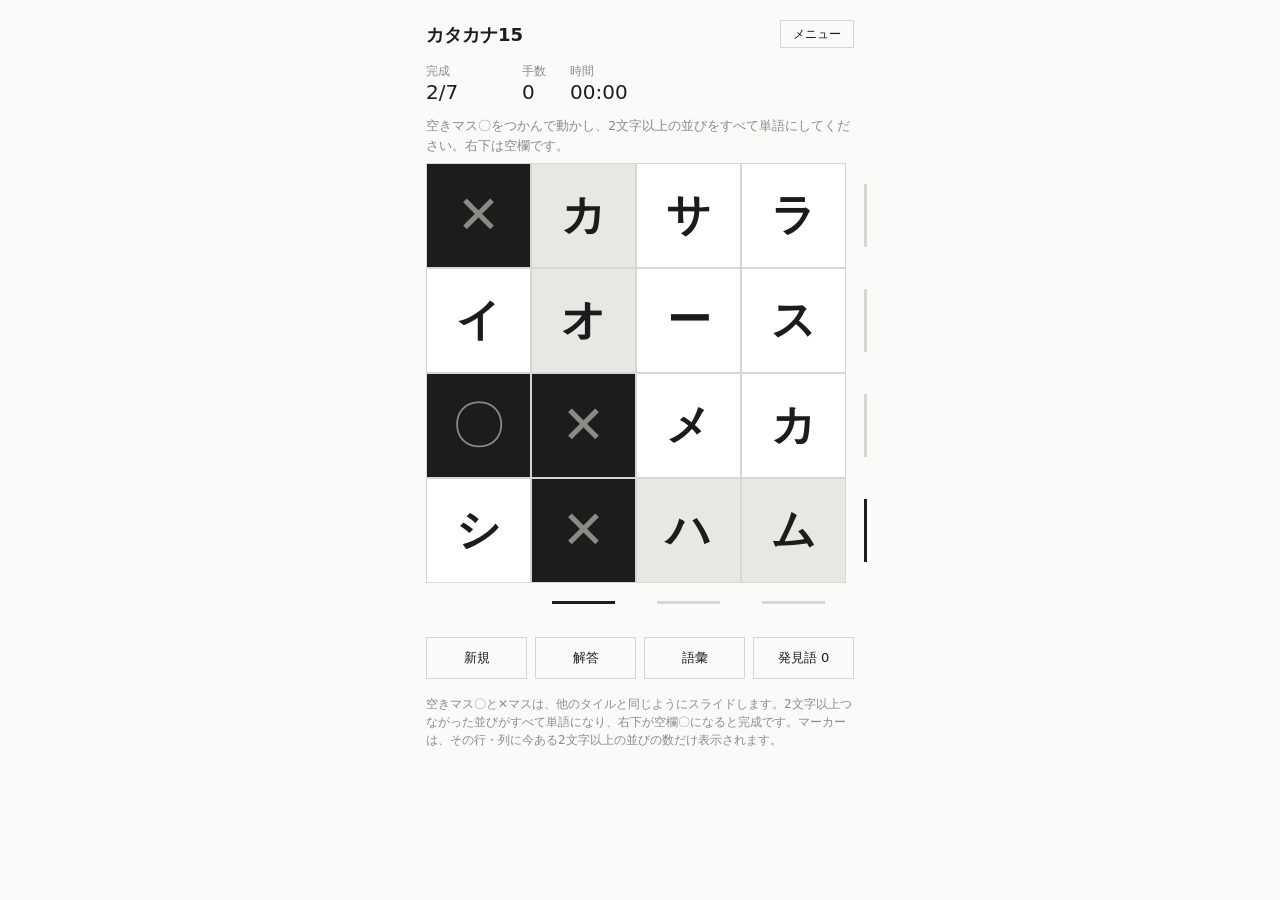
==== commit 5d397764: "Update index.html" ====
--- a/index.html
+++ b/index.html
@@ -74,7 +74,7 @@
 
 const $=id=>document.getElementById(id);
 const store={get(k,d){try{const v=localStorage.getItem(k);return v?JSON.parse(v):d}catch(e){return d}},set(k,v){try{localStorage.setItem(k,JSON.stringify(v))}catch(e){}}};
-let MODE=store.get('katakana15.mode',4);if(![3,4,5,6].includes(MODE))MODE=4;let N=MODE==6?4:MODE,XM=MODE==6;
+let MODE=store.get('katakana15.mode',6);if(![3,4,5,6].includes(MODE))MODE=6;let N=MODE==6?4:MODE,XM=MODE==6;
 let grid=[],sol=null,init=null,base=new Set(),moves=0,secs=0,tm=null,cleared=false,viewed=false,drag=false,S=80;
 let found=new Set();
 const GAP=34,dyn=()=>N==5||XM,bk=()=>XM?6:N;
@@ -264,7 +264,7 @@
 };
 $('bm').onclick=()=>{
  const th=document.documentElement.getAttribute('data-theme');
- open('メニュー','<div class="sub">モード</div><div class="tabs">'+[3,4,6,5].map(k=>'<button data-m="'+k+'"'+(k==MODE?' class="on"':'')+'>'+(k==6?'4×4✕3':k+'×'+k)+'</button>').join('')+'</div>'
+ open('メニュー','<div class="sub">モード</div><div class="tabs">'+[3,4,6,5].map(k=>'<button data-m="'+k+'"'+(k==MODE?' class="on"':'')+'>'+(k==6?'4×4(✕)':k+'×'+k)+'</button>').join('')+'</div>'
   +'<div class="sub">設定（表示）</div><div class="tabs"><button data-t="light"'+(th=='light'?' class="on"':'')+'>ライト</button><button data-t="dark"'+(th=='dark'?' class="on"':'')+'>ダーク</button></div>');
  document.querySelectorAll('#bd [data-m]').forEach(b=>b.onclick=()=>{const k=+b.dataset.m;close();if(k!==MODE){MODE=k;N=k==6?4:k;XM=k==6;store.set('katakana15.mode',MODE);grid=[];newGame();}});
  document.querySelectorAll('#bd [data-t]').forEach(b=>b.onclick=()=>{setTheme(b.dataset.t);document.querySelectorAll('#bd [data-t]').forEach(x=>x.classList.toggle('on',x===b));});
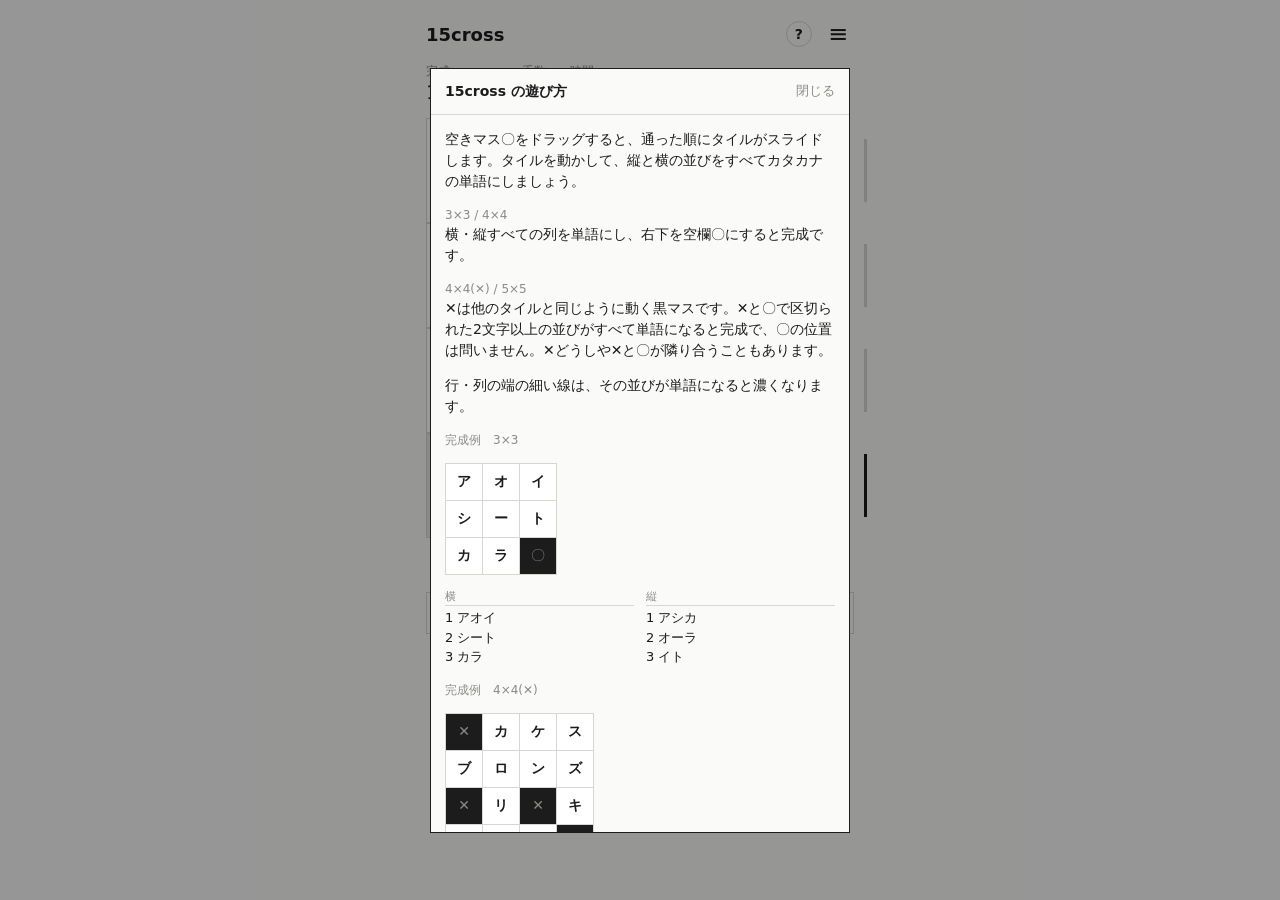
==== commit 83833507: "Update index.html" ====
--- a/index.html
+++ b/index.html
@@ -1,10 +1,10 @@
 <!DOCTYPE html>
 <html lang="ja"><head><meta charset="UTF-8">
 <meta name="viewport" content="width=device-width,initial-scale=1,viewport-fit=cover">
-<title>カタカナ15</title>
+<title>15cross</title>
 <style>
-:root{--bg:#fafaf9;--ink:#1c1c1c;--sub:#8b8b86;--line:#d6d6d2;--tile:#fff;--hit:#e7e7e3;color-scheme:light}
-:root[data-theme=dark]{--bg:#161616;--ink:#e8e8e5;--sub:#8a8a85;--line:#363633;--tile:#1f1f1e;--hit:#2e2e2b;color-scheme:dark}
+:root{--bg:#fafaf9;--ink:#1c1c1c;--sub:#8b8b86;--line:#d6d6d2;--tile:#fff;--hit:#e7e7e3;--hy:#f3dc6b;--hg:#a8dcae;color-scheme:light}
+:root[data-theme=dark]{--bg:#161616;--ink:#e8e8e5;--sub:#8a8a85;--line:#363633;--tile:#1f1f1e;--hit:#2e2e2b;--hy:#6f5f12;--hg:#2f6a3a;color-scheme:dark}
 *{box-sizing:border-box;margin:0;-webkit-tap-highlight-color:transparent}
 html{padding-top:env(safe-area-inset-top,0px);padding-bottom:env(safe-area-inset-bottom,0px)}
 body{background:var(--bg);color:var(--ink);font:15px/1.5 "Hiragino Kaku Gothic ProN","Yu Gothic",system-ui,sans-serif;min-height:100vh;display:flex;flex-direction:column;align-items:center}
@@ -17,15 +17,21 @@
 body.v #board{outline:2px solid #c8341c}
 body.v #ba{background:rgba(200,52,28,.12);border-color:rgba(200,52,28,.4)}
 body.v #ba:hover{background:var(--ink);border-color:var(--ink)}
-#bm{padding:4px 12px;font-size:12px}
+#bh{width:26px;height:26px;padding:0;border-radius:50%;font-size:14px;font-weight:700;line-height:1;display:flex;align-items:center;justify-content:center}
+#bm{border:none;background:none;padding:2px 6px;font-size:24px;line-height:1}
+#bm:hover{background:none;color:var(--ink)}
 .stats{display:flex;gap:24px;margin-top:14px;font-size:12px;color:var(--sub)}
 .stats>div:first-child{min-width:72px}
 .stats b{display:block;font-size:20px;font-weight:500;color:var(--ink);font-variant-numeric:tabular-nums;line-height:1.2}
-#msg{min-height:42px;padding:12px 0 8px;font-size:13px;color:var(--sub)}
-#stage{position:relative;margin:0 auto;touch-action:none;user-select:none}
+#msg{padding:12px 0 0;font-size:13px;color:var(--sub)}
+#msg:empty{display:none}
+#stage{position:relative;margin:14px auto 0;touch-action:none;user-select:none}
 #board{position:absolute;left:0;top:0;background:var(--line)}
 .t{position:absolute;left:0;top:0;width:calc(var(--s) - 2px);height:calc(var(--s) - 2px);background:var(--tile);display:flex;align-items:center;justify-content:center;font-size:calc(var(--s) * .42);font-weight:600;transition:transform .12s ease,background .15s}
 .t.hit{background:var(--hit)}
+.t.hy{background:var(--hy)}
+.t.hg{background:var(--hg)}
+.hx{position:absolute;pointer-events:none;z-index:3;width:calc(var(--s) - 2px);height:calc(var(--s) - 2px);border:2px solid #e3b505}
 .t.blank,.t.xt{background:var(--ink);color:var(--sub);font-weight:400;font-size:calc(var(--s) * .5)}
 .t.blank{cursor:grab;z-index:2}
 .m{position:absolute;display:flex;align-items:center;justify-content:center;gap:4px}
@@ -34,10 +40,9 @@
 .m.r i{width:3px;height:60%}
 .m.c i{height:3px;width:60%}
 .m i.ok{background:var(--ink)}
-nav{display:grid;grid-template-columns:repeat(4,1fr);gap:8px;margin-top:20px}
+nav{display:grid;grid-template-columns:repeat(3,1fr);gap:8px;margin-top:20px}
 button{font:inherit;font-size:13px;padding:10px 0;background:none;color:var(--ink);border:1px solid var(--line);cursor:pointer}
 button:hover,button.on{background:var(--ink);color:var(--bg);border-color:var(--ink)}
-.note{margin-top:16px;font-size:12px;color:var(--sub)}
 #ov{display:none;position:fixed;inset:0;background:rgba(0,0,0,.4);align-items:center;justify-content:center;padding:16px;z-index:9}
 #ov.open{display:flex}
 #box{background:var(--bg);border:1px solid var(--ink);width:100%;max-width:420px;max-height:85vh;overflow:auto}
@@ -53,16 +58,15 @@
 .big{font-size:18px;font-variant-numeric:tabular-nums}
 .tabs{display:flex;gap:8px}
 .tabs button{flex:1;padding:8px 0}
-.tags{display:flex;flex-wrap:wrap;gap:4px 10px;font-size:13px}.tags .x{color:var(--sub)}
+.tags{display:flex;flex-wrap:wrap;gap:4px 10px;font-size:13px}.tags .x{color:var(--sub)}.tags .hy{background:var(--hy);padding:0 4px}
 input{font:inherit;padding:8px;border:1px solid var(--line);background:var(--tile);color:var(--ink);width:100%;border-radius:0}
 </style></head><body>
 <main>
-<header><h1>カタカナ15</h1><div class="hr"><span id="vw">解答閲覧済</span><button id="bm">メニュー</button></div></header>
+<header><h1>15cross</h1><div class="hr"><span id="vw">解答閲覧済</span><button id="bh" aria-label="遊び方">?</button><button id="bm" aria-label="メニュー">≡</button></div></header>
 <div class="stats"><div>完成<b id="sl">0/8</b></div><div>手数<b id="sm">0</b></div><div>時間<b id="st">00:00</b></div></div>
 <div id="msg"></div>
 <div id="stage"><div id="board"></div></div>
-<nav><button id="bn">新規</button><button id="ba">解答</button><button id="bd2">語彙</button><button id="bf">発見語</button></nav>
-<p class="note" id="note"></p>
+<nav><button id="bn">新規</button><button id="ba">ヒント</button><button id="bf">発見語</button></nav>
 </main>
 <div id="ov"><div id="box"><h2><span id="bt"></span><u id="bx">閉じる</u></h2><div id="bd"></div></div></div>
 <script>
@@ -74,9 +78,10 @@
 
 const $=id=>document.getElementById(id);
 const store={get(k,d){try{const v=localStorage.getItem(k);return v?JSON.parse(v):d}catch(e){return d}},set(k,v){try{localStorage.setItem(k,JSON.stringify(v))}catch(e){}}};
-let MODE=store.get('katakana15.mode',6);if(![3,4,5,6].includes(MODE))MODE=6;let N=MODE==6?4:MODE,XM=MODE==6;
+let MODE=store.get('katakana15.mode',4);if(![3,4,5,6].includes(MODE))MODE=4;let N=MODE==6?4:MODE,XM=MODE==6;
 let grid=[],sol=null,init=null,base=new Set(),moves=0,secs=0,tm=null,cleared=false,viewed=false,drag=false,S=80;
 let found=new Set();
+let hint=false,solWords=new Set(),solKeys=new Set();
 const GAP=34,dyn=()=>N==5||XM,bk=()=>XM?6:N;
 function setTheme(t){document.documentElement.setAttribute('data-theme',t);store.set('katakana15.theme',t);}
 setTheme(store.get('katakana15.theme',(matchMedia&&matchMedia('(prefers-color-scheme: dark)').matches)?'dark':'light'));
@@ -91,6 +96,7 @@
   m.style.cssText=k=='r'?'left:'+(N*S+4)+'px;top:'+i*S+'px;width:30px;height:'+S+'px':'top:'+(N*S+4)+'px;left:'+i*S+'px;width:'+S+'px;height:30px';
   st.appendChild(m);}
  if(grid.length)layout();
+ hintBoxes();
 }
 function build(chars){
  $('board').innerHTML='';
@@ -99,7 +105,7 @@
   el.className='t'+(ch===null?' blank':x?' xt':'');
   el.textContent=ch===null?'〇':x?'✕':ch;
   $('board').appendChild(el);return{ch:x?'✕':ch,x,el};});
- layout();
+ layout();hintBoxes();
 }
 function layout(){grid.forEach((p,i)=>p.el.style.transform='translate('+((i%N)*S+1)+'px,'+(Math.floor(i/N)*S+1)+'px)');judge();}
 const lt=i=>{const p=grid[i];return p.ch===null||p.x?null:p.ch;};
@@ -116,7 +122,7 @@
  }
  const all=[...rows.flat(),...cols.flat()];
  const nOk=all.filter(x=>x.ok).length;
- return{rows,cols,all,nOk,nTot:all.length,done:all.length>0&&nOk==all.length&&grid[N*N-1].ch===null};
+ return{rows,cols,all,nOk,nTot:all.length,done:all.length>0&&nOk==all.length&&(dyn()||grid[N*N-1].ch===null)};
 }
 function judge(){
  const a=analyze();
@@ -126,7 +132,9 @@
  const hit=new Set();
  if(dyn())a.all.forEach(x=>{if(x.ok)x.idx.forEach(i=>hit.add(i));});
  else grid.forEach((p,i)=>{if(p.ch!==null&&(a.rows[Math.floor(i/N)][0].ok||a.cols[i%N][0].ok))hit.add(i);});
- grid.forEach((p,i)=>p.el.classList.toggle('hit',hit.has(i)));
+ const hy=new Set(),hg=new Set();
+ if(hint)a.all.forEach(x=>{if(!x.ok||!solWords.has(x.t))return;const g=solKeys.has(x.idx.join()+':'+x.t);x.idx.forEach(i=>(g?hg:hy).add(i));});
+ grid.forEach((p,i)=>{const c=p.el.classList;c.toggle('hit',hit.has(i));c.toggle('hy',hy.has(i)&&!hg.has(i));c.toggle('hg',hg.has(i));});
  $('sl').textContent=a.nOk+'/'+a.nTot;$('sm').textContent=moves;
  return a;
 }
@@ -141,7 +149,14 @@
  $('bf').textContent='発見語 '+found.size;
 }
 function toSol(n,s){
- if(s.includes('/')){const rows=s.split('/');return{rows,chars:rows.join('').split('').map(c=>c=='O'?null:c)};}
+ if(s.includes('/')){
+  let ch=s.replace(/\//g,'').split('').map(c=>c=='O'?null:c);
+  const bl=[];ch.forEach((c,i)=>{if(c===null||c==='X')bl.push(i);});
+  const j=bl[Math.floor(Math.random()*bl.length)];
+  ch=ch.map((c,i)=>i===j?null:bl.includes(i)?'X':c);
+  const flat=ch.map(c=>c===null?'O':c).join(''),rows=[];
+  for(let r=0;r<n;r++)rows.push(flat.slice(r*n,r*n+n));
+  return{rows,chars:ch};}
  const rows=[];let p=0;for(let r=0;r<n-1;r++){rows.push(s.slice(p,p+n));p+=n;}rows.push(s.slice(p,p+n-1));
  const cols=[];for(let c=0;c<n;c++)cols.push(rows.slice(0,c<n-1?n:n-1).map(x=>x[c]).join(''));
  return{rows,cols,chars:[...rows.join('')].concat([null])};
@@ -156,7 +171,7 @@
  const steps=N==3?80:N==4?160:300;
  let b,tries=0;
  do{
-  b=sol.chars.slice();let e=b.length-1,prev=-1;
+  b=sol.chars.slice();let e=b.indexOf(null),prev=-1;
   for(let k=0;k<steps;k++){
    const o=[],r=Math.floor(e/N),c=e%N;
    if(r>0)o.push(e-N);if(r<N-1)o.push(e+N);if(c>0)o.push(e-1);if(c<N-1)o.push(e+1);
@@ -164,12 +179,12 @@
    [b[e],b[n]]=[b[n],b[e]];prev=e;e=n;}
   init=b;build(init.slice());tries++;
  }while(analyze().done&&tries<5);
- setViewed(false);reset();
+ setViewed(false);setHint(false);reset();
 }
 function reset(){
  clearInterval(tm);tm=null;moves=0;secs=0;cleared=false;$('st').textContent='00:00';
  build(init.slice());base=validNow(analyze());
- msg(dyn()?'空きマス〇をつかんで動かし、2文字以上の並びをすべて単語にしてください。右下は空欄です。':'空きマス〇をつかんで動かし、全'+2*N+'本を単語にしてください。右下は空欄です。');
+ msg('');
 }
 function step(b,n){
  [grid[b],grid[n]]=[grid[n],grid[b]];moves++;
@@ -205,7 +220,7 @@
 function open(t,h){$('bt').textContent=t;$('bd').innerHTML=h;$('ov').classList.add('open');}
 function close(){$('ov').classList.remove('open');}
 $('bx').onclick=close;$('ov').onclick=e=>{if(e.target.id=='ov')close();};
-function mini(chars){return'<div class="mini" style="grid-template-columns:repeat('+N+',36px)">'+chars.map(c=>'<div'+(c===null?' class="e">〇':c==='X'?' class="e">✕':'>'+c)+'</div>').join('')+'</div>';}
+function mini(chars,n){n=n||N;return'<div class="mini" style="grid-template-columns:repeat('+n+',36px)">'+chars.map(c=>'<div'+(c===null?' class="e">〇':c==='X'?' class="e">✕':'>'+c)+'</div>').join('')+'</div>';}
 function wl(rows,cols){return'<div class="wl"><div><b>横</b>'+rows.map((x,i)=>(i+1)+' '+x).join('<br>')+'</div><div><b>縦</b>'+cols.map((x,i)=>(i+1)+' '+x).join('<br>')+'</div></div>';}
 function result(a,same){
  const cur=dyn()?{rows:a.rows.flat().map(x=>x.t),cols:a.cols.flat().map(x=>x.t)}:{rows:a.rows.map(x=>x[0].t),cols:a.cols.map(x=>x[0].t)};
@@ -217,7 +232,27 @@
 }
 function setViewed(v){viewed=v;document.body.classList.toggle('v',v);}
 function showAns(){const sl=solLines();open('解答',mini(sol.chars.map(c=>c))+wl(sl.rows,sl.cols));}
+function solRuns(){
+ const out=[];let cur=[];const get=i=>sol.chars[i];
+ const scan=f=>{for(let k=0;k<=N;k++){const i=k<N?f(k):-1;if(i>=0&&get(i)!==null&&get(i)!=='X')cur.push(i);else{if(cur.length>=2)out.push({idx:cur,t:cur.map(get).join('')});cur=[];}}};
+ for(let r=0;r<N;r++)scan(k=>r*N+k);
+ for(let c=0;c<N;c++)scan(k=>k*N+c);
+ return out;
+}
+function hintBoxes(){
+ $('board').querySelectorAll('.hx').forEach(e=>e.remove());
+ if(!hint||!sol)return;
+ sol.chars.forEach((c,i)=>{if(c!=='X')return;const e=document.createElement('div');e.className='hx';e.style.left=((i%N)*S+1)+'px';e.style.top=(Math.floor(i/N)*S+1)+'px';$('board').appendChild(e);});
+}
+function setHint(v){
+ hint=v;$('ba').textContent=v?'解答':'ヒント';
+ if(v){const r=solRuns();solWords=new Set(r.map(x=>x.t));solKeys=new Set(r.map(x=>x.idx.join()+':'+x.t));}
+ hintBoxes();if(grid.length)judge();
+}
 $('ba').onclick=()=>{
+ if(!hint){
+  open('ヒントを見ますか？','<div>'+(dyn()?'✕マスの正しい位置が黄色い縁で示され、':'')+'正しい単語が完成すると黄色（正しい位置なら緑）で表示されます。発見語の正しい単語にも色が付きます。</div><button id="yes">ヒントを見る</button>');
+  $('yes').onclick=()=>{setHint(true);close();};return;}
  if(viewed){showAns();return;}
  open('解答を見ますか？','<div>見ると、この問題には「解答閲覧済」と表示されます。</div><button id="yes">解答を見る</button>');
  $('yes').onclick=()=>{setViewed(true);showAns();};
@@ -231,11 +266,7 @@
  while(k<rest.length-1&&(r-=w[k])>0)k++;
  const i=rest[k];seen.push(i);store.set(key,seen);return i;
 }
-function setNote(){
- $('note').textContent=dyn()?'空きマス〇と✕マスは、他のタイルと同じようにスライドします。2文字以上つながった並びがすべて単語になり、右下が空欄〇になると完成です。マーカーは、その行・列に今ある2文字以上の並びの数だけ表示されます。'
-  :'空きマス〇をドラッグすると、通った順にタイルがスライドします。横'+N+'本・縦'+N+'本の単語を作り、右下は空欄にして完成です（右下は空欄である必要があります）。';
-}
-function newGame(){clearInterval(tm);tm=null;found=new Set();$('bf').textContent='発見語 0';sol=toSol(N,BANK[bk()][nextIdx()]);setNote();size();startFrom();}
+function newGame(){clearInterval(tm);tm=null;found=new Set();$('bf').textContent='発見語 0';sol=toSol(N,BANK[bk()][nextIdx()]);size();startFrom();}
 $('bn').onclick=newGame;
 let dl=4;
 function dict(){
@@ -246,15 +277,15 @@
  $('dl').innerHTML=a.map(w=>'<span class="'+(P.has(w)?'':'x')+'">'+w+'</span>').join('')+(n>400?'<span class="x">…他'+(n-400)+'語</span>':'');
  [2,3,4,5].forEach(k=>$('d'+k).classList.toggle('on',dl==k));
 }
-$('bd2').onclick=()=>{
+function vocab(){
  open('語彙（黒=出題語 / 灰=解答のみ許容）','<div class="tabs">'+[2,3,4,5].map(k=>'<button id="d'+k+'">'+k+'文字 '+VAL[k].size+'</button>').join('')+'</div><input id="q" placeholder="検索"><div class="tags" id="dl"></div>');
  [2,3,4,5].forEach(k=>$('d'+k).onclick=()=>{dl=k;dict();});$('q').oninput=dict;dict();
-};
+}
 let fl=4;
 function foundList(){
  const q=$('fq').value.trim();
  const a=[...found].filter(w=>w.length==fl&&(!q||w.includes(q))).sort((x,y)=>x.localeCompare(y,'ja'));
- $('fd').innerHTML=a.length?a.map(w=>'<span>'+w+'</span>').join(''):'<span class="x">まだありません</span>';
+ $('fd').innerHTML=a.length?a.map(w=>'<span'+(hint&&solWords.has(w)?' class="hy"':'')+'>'+w+'</span>').join(''):'<span class="x">まだありません</span>';
  [2,3,4,5].forEach(k=>$('f'+k).classList.toggle('on',fl==k));
 }
 $('bf').onclick=()=>{
@@ -265,11 +296,30 @@
 $('bm').onclick=()=>{
  const th=document.documentElement.getAttribute('data-theme');
  open('メニュー','<div class="sub">モード</div><div class="tabs">'+[3,4,6,5].map(k=>'<button data-m="'+k+'"'+(k==MODE?' class="on"':'')+'>'+(k==6?'4×4(✕)':k+'×'+k)+'</button>').join('')+'</div>'
+  +'<div class="sub">その他</div><div class="tabs"><button id="mv">語彙</button></div>'
   +'<div class="sub">設定（表示）</div><div class="tabs"><button data-t="light"'+(th=='light'?' class="on"':'')+'>ライト</button><button data-t="dark"'+(th=='dark'?' class="on"':'')+'>ダーク</button></div>');
  document.querySelectorAll('#bd [data-m]').forEach(b=>b.onclick=()=>{const k=+b.dataset.m;close();if(k!==MODE){MODE=k;N=k==6?4:k;XM=k==6;store.set('katakana15.mode',MODE);grid=[];newGame();}});
+ $('mv').onclick=vocab;
  document.querySelectorAll('#bd [data-t]').forEach(b=>b.onclick=()=>{setTheme(b.dataset.t);document.querySelectorAll('#bd [data-t]').forEach(x=>x.classList.toggle('on',x===b));});
 };
 addEventListener('resize',size);
 $('bf').textContent='発見語 '+found.size;
 newGame();
+function intro(){
+ const s3=toSol(3,BANK[3][1]);
+ const c4='Xカケス/ブロンズ/XリXキ/ケーキO'.replace(/\//g,'').split('').map(c=>c=='O'?null:c);
+ const r4=[0,1,2,3].map(r=>c4.slice(r*4,r*4+4).map(c=>c===null?'O':c).join(''));
+ const cs4=[0,1,2,3].map(c=>r4.map(r=>r[c]).join(''));
+ const ex=L=>L.flatMap(l=>l.split(/[XO]/).filter(x=>x.length>=2));
+ open('15cross の遊び方','<div>空きマス〇をドラッグすると、通った順にタイルがスライドします。タイルを動かして、縦と横の並びをすべてカタカナの単語にしましょう。</div>'
+  +'<div><div class="sub">3×3 / 4×4</div>横・縦すべての列を単語にし、右下を空欄〇にすると完成です。</div>'
+  +'<div><div class="sub">4×4(✕) / 5×5</div>✕は他のタイルと同じように動く黒マスです。✕と〇で区切られた2文字以上の並びがすべて単語になると完成で、〇の位置は問いません。✕どうしや✕と〇が隣り合うこともあります。</div>'
+  +'<div>行・列の端の細い線は、その並びが単語になると濃くなります。</div>'
+  +'<div class="sub">完成例　3×3</div>'+mini(s3.chars,3)+wl(s3.rows,s3.cols)
+  +'<div class="sub">完成例　4×4(✕)</div>'+mini(c4.map(c=>c),4)+wl(ex(r4),ex(cs4))
+  +'<button id="go">はじめる</button>');
+ $('go').onclick=close;
+}
+$('bh').onclick=intro;
+if(!store.get('15cross.intro',false)){store.set('15cross.intro',true);intro();}
 </script></body></html>
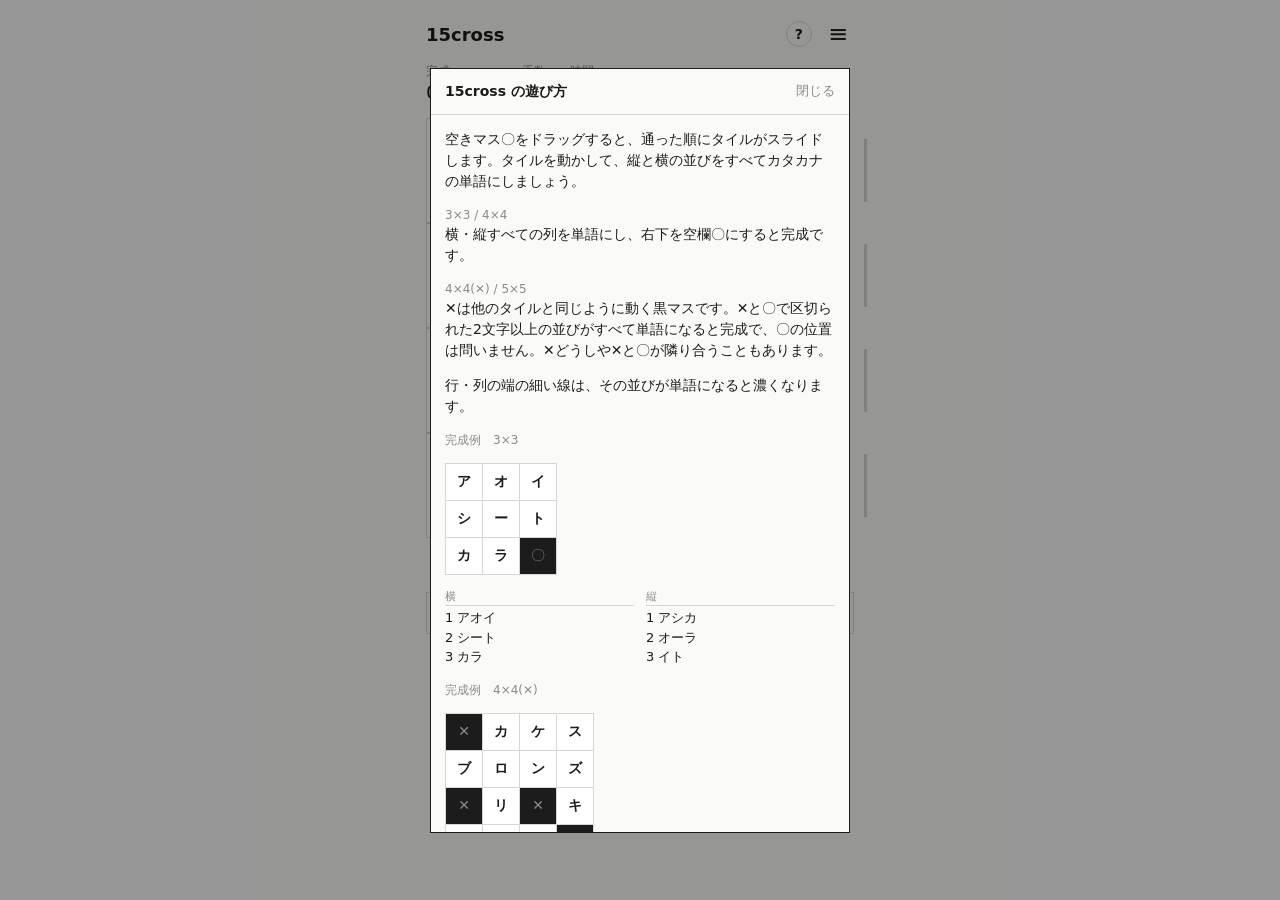
==== commit 89527b41: "Update index.html" ====
--- a/index.html
+++ b/index.html
@@ -131,7 +131,7 @@
   m.innerHTML=runs.map(x=>'<i'+(x.ok?' class="ok"':'')+'></i>').join('');});
  const hit=new Set();
  if(dyn())a.all.forEach(x=>{if(x.ok)x.idx.forEach(i=>hit.add(i));});
- else grid.forEach((p,i)=>{if(p.ch!==null&&(a.rows[Math.floor(i/N)][0].ok||a.cols[i%N][0].ok))hit.add(i);});
+ else grid.forEach((p,i)=>{if(p.ch!==null&&i!==N*N-1&&(a.rows[Math.floor(i/N)][0].ok||a.cols[i%N][0].ok))hit.add(i);});
  const hy=new Set(),hg=new Set();
  if(hint)a.all.forEach(x=>{if(!x.ok||!solWords.has(x.t))return;const g=solKeys.has(x.idx.join()+':'+x.t);x.idx.forEach(i=>(g?hg:hy).add(i));});
  grid.forEach((p,i)=>{const c=p.el.classList;c.toggle('hit',hit.has(i));c.toggle('hy',hy.has(i)&&!hg.has(i));c.toggle('hg',hg.has(i));});
@@ -242,7 +242,7 @@
 function hintBoxes(){
  $('board').querySelectorAll('.hx').forEach(e=>e.remove());
  if(!hint||!sol)return;
- sol.chars.forEach((c,i)=>{if(c!=='X')return;const e=document.createElement('div');e.className='hx';e.style.left=((i%N)*S+1)+'px';e.style.top=(Math.floor(i/N)*S+1)+'px';$('board').appendChild(e);});
+ sol.chars.forEach((c,i)=>{if(c!=='X'&&!(c===null&&dyn()))return;const e=document.createElement('div');e.className='hx';e.style.left=((i%N)*S+1)+'px';e.style.top=(Math.floor(i/N)*S+1)+'px';$('board').appendChild(e);});
 }
 function setHint(v){
  hint=v;$('ba').textContent=v?'解答':'ヒント';
@@ -251,7 +251,7 @@
 }
 $('ba').onclick=()=>{
  if(!hint){
-  open('ヒントを見ますか？','<div>'+(dyn()?'✕マスの正しい位置が黄色い縁で示され、':'')+'正しい単語が完成すると黄色（正しい位置なら緑）で表示されます。発見語の正しい単語にも色が付きます。</div><button id="yes">ヒントを見る</button>');
+  open('ヒントを見ますか？','<div>'+(dyn()?'✕マスと〇マスの正しい位置が黄色い縁で示され、':'')+'正しい単語が完成すると黄色（正しい位置なら緑）で表示されます。発見語の正しい単語にも色が付きます。</div><button id="yes">ヒントを見る</button>');
   $('yes').onclick=()=>{setHint(true);close();};return;}
  if(viewed){showAns();return;}
  open('解答を見ますか？','<div>見ると、この問題には「解答閲覧済」と表示されます。</div><button id="yes">解答を見る</button>');
@@ -262,7 +262,8 @@
  let seen=store.get(key,[]).filter(i=>i<B.length);
  let rest=B.map((_,i)=>i).filter(i=>!seen.includes(i));
  if(!rest.length){seen=[];rest=B.map((_,i)=>i);}
- const w=rest.map(i=>bk()==4?1/Math.pow(1+BSC[i],2):1);let r=Math.random()*w.reduce((a,b)=>a+b,0),k=0;
+ const adj=s=>{const g=s.replace(/\//g,''),W=bk()==6?4:bk(),b=c=>c==='X'||c==='O';let p=0;for(let i=0;i<g.length;i++){if(!b(g[i]))continue;if(i%W<W-1&&b(g[i+1]))p++;if(i+W<g.length&&b(g[i+W]))p++;}return p;};
+ const w=rest.map(i=>bk()==4?1/Math.pow(1+BSC[i],2):dyn()&&B[i].includes('/')?1/(1+5*adj(B[i])):1);let r=Math.random()*w.reduce((a,b)=>a+b,0),k=0;
  while(k<rest.length-1&&(r-=w[k])>0)k++;
  const i=rest[k];seen.push(i);store.set(key,seen);return i;
 }
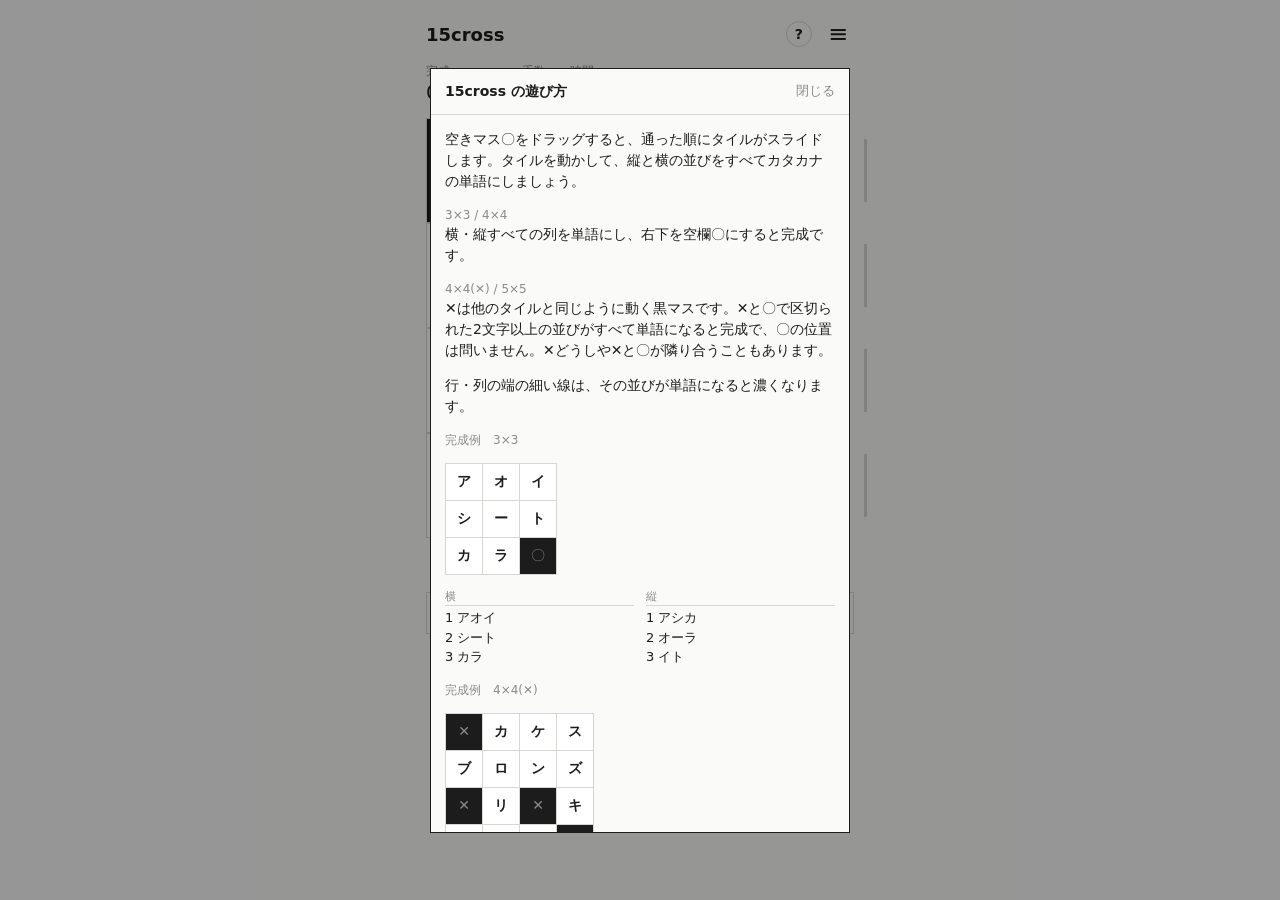
==== commit 53f5e528: "Rename 15cross.html to index.html" ====
--- a/index.html
+++ b/index.html
@@ -70,8 +70,10 @@
 </main>
 <div id="ov"><div id="box"><h2><span id="bt"></span><u id="bx">閉じる</u></h2><div id="bd"></div></div></div>
 <script>
-const VAL={2:new Set("アイ アオ アカ アキ アク アゲ アゴ アサ アシ アジ アス アセ アゼ アツ アテ アト アナ アニ アネ アビ アブ アマ アミ アメ アヤ アラ アリ アワ アン イエ イカ イガ イキ イケ イシ イジ イス イソ イタ イチ イト イド イナ イヌ イネ イブ イマ イミ イモ イヤ イリ イロ イワ イン ウエ ウオ ウキ ウシ ウジ ウス ウズ ウソ ウタ ウチ ウツ ウデ ウド ウニ ウネ ウブ ウマ ウミ ウメ ウラ ウリ ウロ ウン エア エイ エキ エコ エゴ エサ エス エゾ エダ エビ エラ エリ エン オイ オウ オカ オキ オク オケ オサ オシ オジ オス オチ オツ オト オニ オノ オバ オビ オモ オヤ オリ オン カイ カオ カキ カギ カク カグ カゲ カコ カゴ カサ カシ カジ カス カズ カセ カゼ カタ カチ カツ カテ カド カナ カニ カネ カバ カビ カブ カベ カマ カミ カメ カモ カヤ カユ カラ カリ カワ カン カー ガイ ガキ ガク ガス ガタ ガム ガラ ガリ ガワ ガン キカ キガ キク キゴ キザ キシ キジ キス キソ キタ キド キヌ キビ キミ キモ キリ キレ キロ キン ギガ ギシ ギフ ギヤ ギリ ギン クイ クウ クガ クキ クギ クコ クサ クシ クジ クス クズ クセ クチ クツ クニ クビ クボ クマ クミ クモ クラ クリ クレ クロ クワ クン グズ グチ グミ グン ケア ケイ ケガ ケサ ケシ ケタ ケチ ケツ ケリ ケン ゲイ ゲキ ゲス ゲタ ゲリ ゲル ゲロ ゲン コイ コウ コエ コク コケ コゲ ココ コシ コチ コツ コテ コト コナ コネ コビ コブ コマ コミ コメ コモ コヤ コリ コロ コン ゴイ ゴウ ゴキ ゴク ゴゴ ゴマ ゴミ ゴム ゴリ ゴロ サイ サオ サカ サキ サギ サク サケ ササ サシ サジ サタ サチ サツ サト サネ サバ サビ サマ サメ サヤ サラ サル サワ サン ザイ ザコ ザツ ザル ザン シイ シオ シカ シキ シケ シゴ シサ シシ シジ シタ シチ シツ シテ シナ シバ シビ シブ シマ シミ シメ シモ シヤ シリ シル シロ シワ シン ジイ ジカ ジキ ジク ジコ ジサ ジジ ジチ ジツ ジヒ ジム ジン スイ スウ スエ スキ スシ スジ スス スズ スソ スデ スト スナ スネ スパ スミ スリ ズイ ズレ セイ セキ セツ セト セミ セリ セル セロ セン ゼイ ゼツ ゼニ ゼヒ ゼロ ゼン ソイ ソウ ソエ ソク ソコ ソシ ソダ ソツ ソデ ソト ソバ ソフ ソボ ソメ ソラ ソリ ソロ ソン ゾウ ゾク ゾロ タイ タカ タキ タク タケ タコ タシ タチ タテ タニ タネ タバ タビ タフ タブ タマ タミ タメ タモ タラ タル タレ タン ダイ ダシ ダダ ダチ ダツ ダニ ダム ダメ ダン チイ チエ チカ チジ チズ チチ チツ チビ チリ チン ツイ ツウ ツエ ツカ ツキ ツギ ツケ ツゲ ツタ ツチ ツツ ツナ ツノ ツバ ツボ ツミ ツメ ツユ ツラ ツリ ツル ツレ テイ テカ テキ テコ テツ テマ テラ テレ テロ テン デカ デコ デシ デバ デブ デメ デモ デリ デン トイ トウ トキ トク トコ トシ トジ トス トチ トツ トノ トバ トビ トブ トマ トミ トメ トモ トヤ トラ トリ トロ トン ドア ドウ ドク ドジ ドス ドテ ドブ ドマ ドヤ ドラ ドル ドロ ドン ナエ ナカ ナギ ナシ ナス ナゾ ナタ ナツ ナナ ナノ ナビ ナベ ナマ ナミ ナメ ナヤ ナラ ナリ ナワ ナン ニオ ニク ニシ ニジ ニセ ニチ ニナ ニラ ニレ ニワ ニン ヌイ ヌエ ヌカ ヌキ ヌケ ヌシ ヌタ ヌノ ヌマ ネオ ネガ ネギ ネコ ネジ ネズ ネタ ネツ ネリ ネル ネン ノウ ノキ ノコ ノシ ノチ ノド ノビ ノブ ノミ ノム ノラ ノリ ノロ ハイ ハエ ハカ ハギ ハク ハグ ハケ ハゲ ハコ ハシ ハジ ハス ハゼ ハタ ハダ ハチ ハツ ハデ ハト ハナ ハネ ハハ ハバ ハフ ハマ ハミ ハム ハメ ハヤ ハラ ハリ ハル ハレ ハン バア バイ バカ バク バケ バス バチ バツ バナ バネ ババ バフ バブ バラ バリ バル バン バー パイ パオ パス パパ パブ パン ヒエ ヒキ ヒケ ヒゲ ヒコ ヒザ ヒシ ヒス ヒダ ヒツ ヒト ヒナ ヒバ ヒヒ ヒビ ヒマ ヒメ ヒモ ヒヤ ヒラ ヒル ヒレ ヒワ ヒン ビア ビク ビス ビラ ビリ ビル ビワ ビン ピア ピザ ピル ピン フイ フウ フエ フカ フキ フク フグ フケ フサ フシ フジ フセ フタ フダ フチ フデ フナ フネ フミ フユ フリ フロ フン ブイ ブカ ブキ ブケ ブシ ブス ブタ ブチ ブツ ブナ ブユ ブヨ ブラ ブリ ブレ ブロ ブン プチ プル プロ ヘア ヘイ ヘソ ヘタ ヘナ ヘビ ヘボ ヘヤ ヘラ ヘリ ヘン ベア ベイ ベタ ベツ ベニ ベラ ベル ベロ ベン ペア ペン ホウ ホオ ホカ ホコ ホゴ ホサ ホシ ホド ホネ ホホ ホヤ ホラ ホリ ホロ ホン ボア ボウ ボキ ボク ボス ボツ ボヤ ボラ ボロ ボン ポイ ポチ ポロ ポン マイ マエ マキ マク マグ マゲ マシ マジ マス マタ マチ マツ マト マド マナ マネ マヒ マフ ママ マメ マユ マリ マル マロ マン ミエ ミオ ミキ ミギ ミケ ミコ ミサ ミス ミズ ミセ ミソ ミチ ミツ ミナ ミニ ミノ ミミ ミヤ ミリ ミル ミン ムギ ムク ムコ ムシ ムダ ムチ ムツ ムネ ムラ ムリ ムロ メイ メガ メシ メス メド メモ メン モエ モカ モク モズ モチ モツ モト モノ モミ モメ モモ モヤ モリ モル モン ヤギ ヤク ヤジ ヤス ヤチ ヤド ヤナ ヤニ ヤネ ヤボ ヤマ ヤミ ヤリ ヤン ユイ ユウ ユエ ユカ ユキ ユズ ユビ ユミ ユメ ユリ ユレ ヨイ ヨウ ヨカ ヨガ ヨキ ヨク ヨコ ヨシ ヨセ ヨチ ヨツ ヨネ ヨビ ヨミ ヨム ヨメ ヨル ヨン ライ ラク ラグ ラジ ラテ ラバ ラブ ラム ラメ ラン リア リカ リキ リク リケ リス リツ リヤ リン ルイ ルウ ルス ルビ ルー レア レイ レキ レジ レス レツ レバ レン ロウ ロク ログ ロケ ロゴ ロス ロト ロバ ロボ ロン ロー ワカ ワキ ワク ワケ ワザ ワシ ワタ ワナ ワニ ワビ ワラ ワリ ワル ワン".split(" ")),3:new Set("アイキ アイコ アイス アイソ アイタ アイダ アイツ アイデ アイヌ アイノ アイブ アイマ アイモ アイン アウト アウン アエグ アエテ アエミ アエル アオイ アオカ アオキ アオグ アオコ アオサ アオジ アオバ アオミ アオム アオリ アオル アカイ アカザ アカシ アカス アカネ アカバ アカミ アカメ アカリ アカン アガキ アガク アガシ アガル アキイ アキエ アキコ アキズ アキト アキノ アキホ アキヨ アキラ アキル アキヱ アギト アクバ アクビ アクマ アクメ アクラ アクル アグム アグラ アグリ アグン アケビ アケミ アケル アゲク アゲル アコム アコヤ アサイ アサエ アサコ アサヂ アサド アサノ アサヒ アサミ アサヨ アサリ アサル アサヱ アザミ アシイ アシカ アシタ アシビ アジア アジケ アジズ アジト アジル アスカ アスコ アズキ アズサ アズマ アズラ アセビ アセル アゼン アソコ アソブ アタイ アタウ アタゴ アタシ アタマ アタラ アタリ アタル アダナ アダム アチキ アチラ アッカ アッケ アッシ アッチ アッツ アット アッパ アップ アツイ アツミ アツヨ アヅサ アヅマ アテネ アテル アデン アトム アトリ アナゴ アナス アナタ アナン アニイ アニメ アノー アハハ アハレ アバク アバタ アヒル アビル アピア アフタ アフヒ アフラ アフル アフレ アブラ アブル アプリ アヘン アベノ アベル アペル アポロ アマイ アマス アマタ アマリ アマル アミド アメル アモイ アヤイ アヤコ アヤス アヤノ アヤメ アヤヲ アユミ アユム アライ アラウ アラキ アラギ アラシ アラス アラタ アラブ アラメ アラモ アラワ アラン アラー アリア アリス アリマ アリャ アルク アルジ アルス アルセ アルト アルハ アルバ アルマ アルミ アルル アレイ アレム アレル アレレ アレン アレー アロエ アロハ アロン アロー アワイ アワス アワビ アワヤ アワラ アワー アンカ アンガ アンコ アンズ アンタ アンダ アンチ アンド アンナ アンニ アンネ アンパ アンブ アンプ アンマ アンユ アーア アーク アース アーチ アート アーム アール イイエ イエス イエナ イエル イオウ イオン イカガ イカス イカダ イカデ イカニ イカリ イカル イカン イガイ イガム イキカ イキム イキル イクエ イクコ イクサ イクジ イクタ イクツ イクミ イクヨ イクラ イグサ イグチ イケイ イケル イコイ イコウ イコジ イコム イサエ イサオ イサキ イサコ イサザ イサノ イサミ イサム イサヨ イサヲ イザル イシイ イシコ イシダ イシャ イジメ イジリ イジル イスカ イスラ イスル イズミ イズム イズレ イセノ イセル イゼン イソグ イソメ イタイ イタク イタコ イタス イタチ イタノ イタム イタメ イタヤ イタリ イタル イダク イチイ イチゴ イチズ イチド イチノ イチバ イチビ イチヨ イッカ イッキ イッコ イッス イッソ イッチ イット イツオ イツカ イツク イツノ イツミ イツモ イツヨ イヅミ イテル イデア イデー イトウ イトコ イトド イトメ イトモ イトヱ イドム イナカ イナゴ イナス イナセ イナダ イナホ イナム イナヨ イノコ イノチ イノリ イノル イハホ イバラ イバル イビキ イビツ イビル イフク イブキ イブク イブス イブル イボタ イマダ イマニ イマヤ イマワ イミイ イモチ イモリ イヤァ イヤア イヤス イヤニ イヤー イヨノ イヨヨ イライ イラウ イラク イラチ イラン イリコ イルカ イレル イロハ イロリ イロル イワウ イワオ イワキ イワク イワシ イワス イワナ イワバ イワレ イワン インカ インキ インク イング インコ インチ インド インピ イーエ イース イーノ ウィズ ウィン ウィー ウイル ウウン ウェア ウェイ ウェブ ウェー ウエア ウエス ウエノ ウエハ ウエル ウエン ウォン ウオン ウカイ ウカス ウカツ ウカト ウカブ ウカル ウガツ ウキハ ウキヨ ウグイ ウケラ ウケル ウコギ ウコン ウゴク ウサギ ウシロ ウスイ ウズク ウズベ ウズラ ウセル ウタウ ウタコ ウタタ ウタテ ウダツ ウダル ウチワ ウッズ ウッド ウツギ ウツケ ウツス ウツツ ウツホ ウツボ ウツル ウツロ ウツワ ウテル ウトイ ウトウ ウトム ウトロ ウドン ウナギ ウナジ ウナリ ウナル ウネメ ウネリ ウネル ウノミ ウバウ ウバラ ウフッ ウフフ ウブイ ウマイ ウマク ウマサ ウマミ ウマル ウミベ ウメク ウメコ ウメノ ウメヨ ウメル ウラジ ウラミ ウラム ウララ ウラル ウラン ウルウ ウルカ ウルシ ウルフ ウルム ウルメ ウレル ウロコ ウワキ ウワサ ウワベ ウワル ウンイ ウンカ ウント ウーム ウール ウーン エアコ エアロ エアー エイイ エイガ エイコ エイゴ エイズ エイト エエイ エエト エガオ エガク エキス エクボ エグイ エグル エコー エゴイ エゴマ エジキ エジリ エステ エタイ エタン エチル エッグ エッジ エッソ エッチ エッロ エツコ エヅク エデン エトス エドゥ エドル エノキ エノコ エバル エヒメ エビス エビネ エビノ エビー エホバ エボシ エミコ エミシ エミリ エミー エモイ エライ エラク エラブ エラー エリア エリカ エリク エリコ エリサ エリザ エリナ エリモ エリー エルグ エルサ エルス エルナ エルベ エルム エレキ エレツ エレナ エレラ エロス エンカ エンコ エンゴ エンサ エンド エンビ エーゲ エース エーッ エート エール オアフ オイデ オイド オイラ オイル オウカ オウガ オウジ オウチ オウト オウミ オウム オウン オエツ オエル オオイ オオウ オオエ オカカ オカキ オカケ オカゲ オカシ オカス オカズ オカネ オカボ オカミ オカユ オカラ オカワ オガム オキル オクテ オクビ オクラ オクル オグラ オケラ オケル オコシ オコス オコゼ オコタ オコモ オコル オコワ オゴリ オゴル オサケ オサツ オサミ オサワ オサン オザキ オシイ オシテ オシベ オシミ オシム オシメ オシリ オシン オジギ オジヤ オジル オスロ オセチ オセル オセン オソイ オソウ オソノ オゾイ オゾン オタク オタワ オチル オッズ オッテ オツキ オツケ オツム オデキ オデコ オデン オトコ オトス オトド オトナ オトメ オトル オドケ オドス オドネ オドル オナカ オナガ オナジ オナリ オノレ オハコ オハシ オハネ オハラ オバケ オバナ オビク オビシ オビル オフト オブウ オブル オペラ オボコ オボス オボロ オマエ オマケ オマス オマセ オマツ オマハ オマル オミキ オムツ オメガ オメザ オモイ オモウ オモシ オモチ オモト オモニ オモヤ オモリ オモル オヤジ オヤッ オヤマ オヨグ オヨソ オヨビ オヨブ オヨル オリル オリン オルグ オルリ オレル オロカ オロス オロチ オワス オワビ オワリ オワル オワン オンス オンチ オンド オンナ オンバ オンブ オーイ オーク オーサ オース オーダ オート オーム オーラ オール カイイ カイギ カイコ カイゴ カイス カイト カイナ カイバ カイヒ カイリ カイロ カイワ カエス カエデ カエル カオス カオリ カオル カカオ カカシ カカス カカト カカリ カカル カカン カガク カガス カガミ カガム カガル カギリ カギル カクイ カクザ カクス カクド カグラ カケイ カケス カケル カゲエ カゲキ カゲリ カゲル カゲン カコウ カコツ カコム カゴミ カゴメ カサゴ カサム カサン カザケ カザシ カザス カザニ カザフ カザリ カザル カザン カシオ カシク カシグ カシコ カシマ カシラ カシワ カジカ カジキ カジク カジノ カジメ カジョ カジル カスイ カスカ カスト カスミ カスム カスル カズイ カズエ カズオ カズキ カズク カズコ カズミ カズヨ カズヱ カセイ カセキ カセグ カセツ カセル カゼン カゾク カタイ カタギ カタス カタズ カタチ カタナ カタハ カタミ カタヤ カタル カタン カダル カチミ カチヨ カチリ カチン カッカ カッコ カッテ カット カッパ カップ カッポ カツイ カツエ カツオ カツグ カツコ カツヂ カツテ カツノ カツミ カツヨ カツラ カツヱ カツヲ カヅイ カヅエ カヅコ カヅヱ カテル カデル カデン カトウ カナウ カナエ カナタ カナダ カナメ カナリ カナン カヌー カネコ カネテ カネミ カネヨ カネル カノウ カノン カバウ カバナ カバネ カバン カバー カビネ カビラ カビル カフェ カフジ カフス カブト カブラ カブル カブレ カプト カホク カホド カホリ カホル カマウ カマス カマタ カマチ カマリ カミュ カミラ カミリ カムル カメダ カメノ カメヨ カメラ カメル カモス カモメ カヤノ カユイ カユミ カヨウ カライ カラザ カラシ カラス カラダ カラチ カラッ カラテ カラト カラム カラリ カラン カラー カリッ カリニ カリフ カリブ カリル カリン カルイ カルキ カルタ カルテ カルト カルナ カルビ カルラ カルロ カレイ カレシ カレツ カレル カレン カレー カワキ カワク カワス カワズ カワセ カワベ カワラ カワリ カワル カヲリ カヲル カンゲ カンコ カンシ カンジ カンテ カンナ カンヌ カンバ カンパ カンプ カンペ カンポ カンマ カンリ カーキ カーグ カート カード カーブ カール カーン ガイア ガイス ガイド ガウン ガエル ガカイ ガカリ ガカル ガクシ ガサツ ガザミ ガスル ガゼン ガタイ ガタン ガッツ ガット ガテン ガナル ガバト ガビー ガブリ ガブル ガホウ ガボン ガマン ガメル ガラス ガラッ ガラナ ガラミ ガラリ ガラン ガリン ガルフ ガレキ ガロン ガワラ ガワリ ガンピ ガンミ ガンモ ガーゼ ガード ガーナ ガール ガーン キアラ キアリ キイロ キウイ キエト キエフ キエル キオウ キカイ キカク キカス キガリ キガル キクイ キクエ キクコ キクチ キクナ キクノ キクミ キクヨ キクヱ キグウ キグス キケル キケン キゲン キコウ キコス キコム キコリ キコン キゴウ キサク キサゴ キサノ キザス キザム キシム キシャ キシル キスウ キスカ キスル キズク キズナ キセル キセン キソウ キソク キソン キタス キタル キタン キチッ キチヨ キチン キック キッス キット キッド キップ キツイ キツネ キツヨ キヅク キヅタ キティ キトウ キドル キナカ キナコ キヌエ キヌコ キヌヨ キヌヱ キネマ キノウ キノエ キノコ キノフ キノヱ キハイ キハダ キバム キバル キブツ キホウ キボウ キママ キマリ キマル キミイ キミエ キミコ キミノ キミヨ キミヱ キムチ キメル キモチ キモノ キャア キャク キャッ キャラ キャン キャー キュウ キュー キョウ キョキ キョク キョザ キョリ キヨイ キヨエ キヨコ キヨシ キヨジ キヨセ キヨノ キヨミ キヨヱ キヨン キライ キラウ キラク キラス キラズ キララ キラリ キラー キリコ キリッ キリン キルク キルト キレイ キレル キワタ キワダ キワミ キンカ キング キンコ キンボ キース キープ キール キーン ギクリ ギコチ ギゴチ ギスル ギソウ ギター ギニア ギフト ギブス ギプス ギボシ ギマン ギャア ギャク ギャグ ギャラ ギャル ギャロ ギュッ ギョイ ギラリ ギラン ギリシ ギルド ギンガ ギンコ ギンポ クアン クイズ クイナ クイル クイン クウキ クエル クオモ クガツ クギル ククル クグイ クグツ クグル クケル クサイ クサス クサビ クサヤ クサリ クサル クジク クジュ クジラ クジル クスイ クスコ クスシ クスノ クスム クスリ クズス クダク クダス クダリ クダル クダン クチイ クチマ クチル クック クッパ クドイ クドキ クドク クニエ クニオ クニコ クニヨ クニヱ クヌギ クネル クバル クベル クボチ クボム クマル クミス クメル クモリ クモル クモン クヤム クライ クラウ クラゲ クラシ クラス クラノ クラブ クラム クラヨ クリア クリス クリル クルウ クルス クルト クルド クルマ クルミ クルム クルリ クルー クレア クレイ クレタ クレヨ クレル クレー クロイ クロウ クロキ クロス クロミ クロム クワイ クワゴ クワス クンシ クーコ クープ クーペ クーラ クール グアイ グアノ グアム グイト グエン グサリ グスル グズウ グズル グチル グッズ グット グッド グフッ グホウ グマイ グライ グラシ グラス グラフ グラブ グラム グラリ グリコ グリス グリル グリー グルミ グルメ グルリ グレイ グレグ グレコ グレル グレン グレー グロウ グロス グワイ グンダ グント ケイキ ケイコ ケイジ ケイス ケイト ケイヒ ケイラ ケカビ ケガス ケガニ ケガレ ケゲン ケサノ ケサミ ケサヨ ケシキ ケジメ ケズル ケセル ケソン ケタイ ケダシ ケダス ケチル ケッカ ケッキ ケック ケット ケトル ケドモ ケドル ケナゲ ケナス ケニア ケビン ケブイ ケブル ケマリ ケムイ ケムシ ケムリ ケムル ケヤキ ケラス ケラー ケリー ケルト ケルン ケレド ケレン ケロリ ケワイ ケンカ ケンゴ ケンサ ケンジ ケンタ ケント ケンパ ケンプ ケンポ ケンリ ケーキ ケージ ケース ケープ ケール ゲイコ ゲイツ ゲキカ ゲザン ゲスト ゲスル ゲッカ ゲップ ゲノム ゲハン ゲビル ゲリラ ゲロウ ゲンカ ゲンキ ゲンゲ ゲンコ ゲンゴ ゲンニ ゲンバ ゲージ ゲーテ ゲート ゲーム ゲール コアイ コアラ コイキ コイシ コイツ コイヌ コイル コイン コウカ コウキ コウギ コウコ コウゴ コウシ コウジ コウゾ コウタ コウチ コウヌ コウボ コウマ コウメ コウヤ コウリ コウル コエル コオル コカス コガス コガネ コガモ コキュ コギル コギン コクガ コクゴ コクラ コケシ コケル コゲル ココア ココダ ココチ ココム ココラ ココロ コゴエ コゴミ コゴム コゴメ コゴル コサル コシツ コシノ コジル コジン コスイ コスギ コスタ コスト コスモ コスル コズエ コズヱ コセル コソボ コゾウ コゾル コタエ コタツ コタン コダマ コチラ コッキ コック コッチ コッテ コップ コヅク コトシ コトニ コトバ コトミ コトン コドナ コドモ コナシ コナス コナン コナー コネコ コネル コノミ コノム コハゼ コハダ コハル コバカ コバム コビル コピー コブシ コブラ コブリ コプラ コボス コボツ コボネ コボレ コマカ コマチ コマメ コマル コマン コムギ コメル コモド コモノ コモル コモロ コヤス コヤマ コユキ コヨミ コラァ コライ コラス コラム コリア コリャ コリル コリン コリー コルク コルシ コルト コレゾ コレラ コロウ コロナ コロブ コロリ コロル コロン コワイ コワク コワス コンゴ コンジ コンス コンチ コンテ コント コンド コンナ コンパ コンビ コンブ コンペ コンボ コンポ コンマ コンヤ コンロ コーク コース コーダ コーチ コート コード コーナ コープ コーポ コーラ コール コーン ゴウギ ゴウシ ゴウモ ゴカイ ゴガツ ゴクミ ゴコチ ゴコロ ゴザル ゴジラ ゴスル ゴセイ ゴゼン ゴタエ ゴッコ ゴッド ゴッホ ゴツイ ゴテル ゴトウ ゴトシ ゴドー ゴネル ゴハン ゴボウ ゴマメ ゴメス ゴメン ゴモラ ゴラン ゴリラ ゴルフ ゴロタ ゴング ゴンタ ゴーヤ ゴール サアー サイキ サイギ サイコ サイゴ サイシ サイズ サイト サイド サイフ サイリ サイロ サイン サウジ サウス サウド サウナ サエル サオリ サカイ サカエ サカキ サカス サカタ サカナ サカヘ サカリ サカヱ サカン サガス サガル サキヨ サキヱ サクイ サクエ サクミ サクヨ サクラ サクヱ サクヲ サグル サグー サケブ サケル サゲル ササイ ササエ ササキ ササゲ ササヤ ササル サザエ サザレ サシテ サシミ サシモ サジキ サスガ サスケ サステ サスル サセル サソウ サソリ サゾヤ サタコ サタヨ サタル サタン サダエ サダカ サダコ サダム サダヨ サダヱ サチエ サチコ サチヨ サッカ サッキ サック サッシ サッタ サッチ サット サッド サッパ サップ サツイ サツキ サツマ サツミ サツヨ サティ サテツ サテト サテハ サテン サディ サトイ サトウ サトコ サトシ サトス サトミ サトリ サトル サトヱ サトー サドル サナア サナエ サナカ サナギ サナヘ サニー サヌア サノウ サハラ サバキ サバク サバハ サビル サベツ サホド サボル サボー サマス サマツ サマデ サマー サムイ サムチ サメル サモア サヤカ サヤコ サユリ サヨウ サヨコ サヨノ サヨリ サライ サラウ サラエ サラサ サラス サラダ サラニ サラバ サラミ サラリ サラン サリオ サリゲ サリン サリー サルサ サレド サレハ サロン サワエ サワカ サワグ サワコ サワス サワラ サワリ サワル サヲリ サンガ サンク サンゲ サンゴ サンザ サンシ サンタ サンチ サント サンド サンバ サンフ サンプ サンポ サンマ サージ サーチ サード サーバ サーフ サーブ サーボ サーモ ザイゴ ザイル ザイン ザカリ ザクリ ザクロ ザスル ザセツ ザック ザッシ ザッタ ザット ザッパ ザップ ザビル ザボン ザメツ ザライ ザレル ザンキ ザンゲ ザンシ ザンソ ザーッ ザール シアイ シアン シイテ シイラ シイル シウカ シェア シェフ シェム シェリ シェル シエラ シオケ シオデ シオリ シオル シオン シカク シカゴ シカシ シカタ シカト シカノ シカモ シカル シカン シガツ シガー シキミ シキル シクム シグサ シグレ シケル シゲイ シゲコ シゲト シゲノ シゲミ シゲヨ シゲル シコウ シコム シコリ シコル シゴク シゴト シサノ シサル シザン シショ シジマ シジミ シスコ シスル シズイ シズエ シズカ シズク シズコ シズム シズリ シズヱ シセン シゼン シソウ シソン シタウ シタク シタテ シタラ シタン シダイ シダク シダス シダレ シチク シッカ シック シッシ シッソ シッタ シット シッピ シップ シッペ シッポ シヅエ シヅカ シヅコ シヅヱ シティ シテキ シテン シトド シトル シドミ シドロ シナイ シナウ シナス シナル シニア シニセ シヌヘ シネマ シノギ シノグ シノブ シハン シバイ シバエ シバシ シバフ シバル シビア シビレ シビン シピン シフト シブイ シブキ シブク シブル シベツ シボム シボル シマイ シマウ シマカ シマフ シマル シミズ シミル シメジ シメス シメテ シメノ シメル シモト シモン シャイ シャガ シャク シャケ シャコ シャス シャチ シャツ シャヒ シャム シャモ シャラ シャン シャー シュウ シュク シュッ シュツ シュビ シュミ シュロ シュン シュー ショウ ショク ショバ ショム ション ショー シヨウ シラカ シラガ シラク シラス シラセ シラフ シラミ シラム シラン シラー シリア シリメ シルイ シルク シルコ シルシ シルス シルズ シルビ シレツ シレル シロイ シロウ シロタ シロー シワイ シワエ シワケ シワス シワム シワル シヲリ シンイ シンキ シンク シンコ シンシ シンジ シント シンパ シンポ シンリ シンロ シーア シーク シース シーツ シート シード シール シーン ジァン ジェイ ジェフ ジェブ ジェン ジカニ ジカン ジガン ジキニ ジキル ジグモ ジゴロ ジショ ジシン ジジン ジスル ジセキ ジタイ ジダイ ジッシ ジッダ ジット ジツニ ジツハ ジテン ジトク ジニア ジバチ ジバン ジフン ジブチ ジマイ ジマウ ジマン ジミル ジミー ジムシ ジモン ジャァ ジャア ジャウ ジャガ ジャズ ジャブ ジャマ ジャミ ジャム ジャリ ジャワ ジャン ジャー ジュウ ジュズ ジュソ ジュッ ジュペ ジュン ジュー ジョジ ジョン ジョー ジライ ジラス ジラフ ジルク ジルバ ジレル ジレー ジロウ ジロリ ジワッ ジンタ ジント ジンノ ジーコ ジープ ジーン スアマ スアン スイカ スイス スイノ スイバ スイフ スイミ スウジ スウッ スエズ スエノ スエル スオウ スカイ スカス スカラ スカル スカン スガラ スガル スキッ スキヤ スキル スキン スキー スギナ スギル スクウ スクム スクレ スグス スグリ スグル スケル スゲル スコア スコシ スゴイ スゴス スゴミ スゴム スサノ スサブ スサミ スサム スサル スジル ススキ ススグ ススパ ススム ススメ ススル スズイ スズエ スズカ スズキ スズコ スズシ スズナ スズノ スズム スズメ スズロ スズヱ スタア スタブ スタル スタン スター スダク スダチ スダツ スダレ スチル スット ステキ ステル スデニ ストア ストク ストン スネル スノボ スバル スパイ スパナ スパン スピン スプン スベタ スベテ スベル スペア スペル スペロ スボム スマウ スマス スマホ スマン スミエ スミカ スミコ スミス スミヨ スミレ スミヱ スメル スモウ スモモ スモン スラブ スラム スラリ スラー スリア スリム スリル スリー スルト スルメ スルー スレル スロー スワル スワン スヱノ スヱヨ スンデ スンニ スーッ スーツ スープ ズイキ ズイト ズキン ズクメ ズサン ズシリ ズシン ズック ズット ズバリ ズベラ ズボラ ズボン ズメル ズラス ズラリ ズルイ ズレル ズロウ ズント ズーム セイギ セイコ セイゴ セイシ セイス セイソ セイチ セイハ セイヤ セオウ セカイ セカス セガム セガレ セキダ セキヨ セギル セクタ セクト セコイ セコウ セスナ セセル セダン セッカ セッサ セッセ セッチ セット セッパ セツク セツコ セツニ セツビ セツヨ セドラ セナカ セビル セピア セフリ セブン セマイ セマル セミナ セムシ セメグ セメテ セメル セメン セラノ セリナ セリフ セルパ セルフ セルマ セレン セロリ センイ センギ センゲ センス センソ センタ センダ センチ セント センブ センプ セージ セーヌ セーフ セーブ セーラ セール ゼイゴ ゼウス ゼック ゼッケ ゼット ゼブラ ゼリゼ ゼリフ ゼリー ゼンク ゼンジ ゼンチ ゼンブ ソイツ ソウイ ソウコ ソウジ ソウダ ソウネ ソウル ソエト ソエル ソクイ ソクガ ソクス ソクド ソグウ ソケイ ソゲキ ソゲル ソゲン ソコウ ソコツ ソコデ ソコヒ ソコラ ソサイ ソシキ ソシテ ソシル ソセイ ソソウ ソソグ ソソト ソソル ソゾロ ソダツ ソチラ ソッキ ソッケ ソッチ ソット ソップ ソッポ ソテツ ソテー ソトイ ソナタ ソニー ソヌス ソネム ソノー ソバエ ソバメ ソファ ソフト ソホン ソボツ ソボロ ソマル ソムク ソメル ソヤス ソヨグ ソラス ソリャ ソレデ ソレト ソレニ ソレモ ソレラ ソレル ソロイ ソロウ ソロス ソワル ソング ソンナ ソンミ ソース ソーダ ソート ソープ ゾアビ ゾウリ ゾクス ゾッカ ゾッキ ゾット ゾメク ゾロイ ゾロリ ゾンカ ゾンガ ゾンデ ゾンビ ゾーン タアイ タイコ タイジ タイス タイツ タイト タイヒ タイブ タイプ タイマ タイム タイヤ タイル タウト タウン タエズ タエル タオス タオル タカイ タカガ タカコ タカシ タカナ タカネ タカノ タカベ タカミ タカヨ タカラ タカリ タカル タガウ タガメ タガル タキエ タキオ タキノ タキヨ タギツ タギル タクス タクト タクマ タクミ タクム タクラ タクル タグイ タグウ タグチ タグル タケオ タケコ タケシ タケト タケノ タケヨ タケル タゲル タシカ タジク タスキ タスク タズキ タセル タタキ タタク タタス タタム タタラ タタリ タタル タダオ タダシ タダス タダニ タック タッグ タッタ タッチ タッテ タッパ タップ タツイ タツエ タツオ タツキ タツノ タツミ タツヨ タツヱ タテル タデル タトイ タトエ タドル タナゴ タニア タニク タニシ タニヤ タヌキ タネヨ タネン タノセ タノム タバコ タヒチ タフタ タブレ タブン タブー タベル タマウ タマエ タマキ タマコ タマゴ タマナ タマニ タマノ タマミ タマヨ タマル タマヱ タミコ タミノ タミヨ タミル タムロ タメシ タメス タメル タモツ タモト タモリ タヤス タユイ タユム タヨリ タヨル タライ タラス タラリ タラワ タリム タリル タリン タルク タルサ タルミ タルム タレル タワイ タワシ タワム タワワ タワー タンカ タンク タンゴ タンス タント タンニ タンビ タンボ タンポ タンマ ターボ ターム タール ターン ダイシ ダイス ダイズ ダイブ ダイヤ ダイン ダウン ダカラ ダカン ダクト ダケド ダケル ダコタ ダスト ダスル ダセル ダッカ ダッコ ダッシ ダッテ ダッピ ダナン ダニー ダバオ ダブル ダベル ダボス ダマシ ダマス ダマル ダミー ダムス ダライ ダラケ ダラシ ダラス ダラト ダラリ ダラー ダリア ダリヤ ダリン ダルイ ダルク ダルマ ダレル ダンコ ダンゴ ダンス ダンチ ダンナ ダンプ ダーク ダース ダーツ ダート ダーリ チアキ チアリ チェア チェコ チェス チェロ チエコ チエミ チカイ チカウ チカエ チカク チカコ チカノ チカヨ チカラ チガイ チガウ チガヤ チキリ チキン チギル チクジ チクリ チクロ チグサ チゲジ チコリ チゴキ チサト チシキ チシツ チシャ チタン チダイ チチト チヂミ チヂム チッキ チック チット チップ チヅル チトセ チトー チドリ チナム チヌル チハツ チハル チヒロ チビル チフス チホウ チボリ チマウ チマキ チマタ チミツ チャア チャイ チャウ チャコ チャチ チャド チャボ チャム チャメ チャラ チャリ チャン チヤウ チヤコ チヤノ チュニ チョイ チョウ チョキ チョク チョコ チョボ チョマ チョー チヨイ チヨコ チヨシ チヨノ チヨミ チヨヱ チラシ チラス チラッ チラリ チリケ チルン チロリ チロル チヱコ チヱノ チンキ チント チンブ チンプ チーク チーズ チータ チーフ チーム ッキャ ッキリ ッスル ッタン ッテカ ッテナ ップリ ッポイ ツァー ツアー ツイゾ ツイデ ツイト ツイニ ツイン ツウバ ツカウ ツカサ ツカス ツカミ ツカム ツカル ツガイ ツガウ ツキノ ツキミ ツキヨ ツキル ツギキ ツギホ ツクエ ツクシ ツクス ツクバ ツクモ ツクリ ツクル ツグミ ツグム ツケル ツゲル ツゴウ ツズラ ツタウ ツタエ ツタノ ツタヤ ツット ツツク ツツジ ツツム ツヅキ ツヅク ツヅラ ツヅリ ツヅル ツデー ツトニ ツトミ ツトム ツドウ ツナギ ツナグ ツナソ ツナミ ツネコ ツネニ ツネミ ツネヨ ツネル ツノル ツバキ ツバサ ツバナ ツバメ ツバル ツブシ ツブス ツブラ ツブル ツボミ ツボム ツマミ ツマム ツマリ ツマル ツミキ ツミレ ツムグ ツムジ ツムル ツメル ツモリ ツモル ツヤコ ツヤノ ツヨイ ツヨシ ツヨミ ツライ ツラサ ツララ ツリテ ツリー ツルエ ツルオ ツルコ ツルス ツルナ ツルノ ツルム ツルヨ ツルヱ ツレル ツワナ ツワリ ツヰニ ツント ツール ヅクシ ヅクリ ヅケル ヅライ ティコ ティム ティン ティー テイウ テイコ テイザ テイシ テイジ テイネ テカケ テガミ テキギ テキス テクノ テグス テゴロ テスト テゼマ テチス テッキ テック テッド テツシ テツヨ テヅマ テディ テナシ テナー テニス テニハ テマメ テムズ テメェ テメエ テラウ テラス テリア テリヤ テリー テルエ テルコ テルミ テルヨ テルル テルヱ テレカ テレコ テレズ テレビ テレル テンイ テンカ テンキ テング テンシ テンス テンデ テント テンプ テンポ テーク テーゼ テープ テーマ テール デアウ ディス ディリ ディン デウス デカイ デカス デカン デキシ デキル デコラ デシン デジャ デスガ デスク デッキ デック デッチ デッド デドコ デニス デニム デノミ デバル デフレ デブラ デヘヘ デポー デムク デモン デュオ デュマ デリカ デリー デルタ デレク デンキ デンチ デント デンパ デンブ デンワ データ デート トアミ トアル トイウ トイフ トイレ トゥル トウキ トウゲ トウタ トウナ トウニ トウフ トウヤ トエル トオイ トオク トオス トオノ トオリ トオル トカク トカゲ トカス トガル トキイ トキエ トキオ トキコ トキノ トキヨ トキワ トキヱ トキヲ トキン トギョ トクイ トクエ トクコ トクサ トクジ トクト トクニ トクノ トクミ トクヨ トクヱ トグロ トケイ トケル トケン トゲル トコウ トコヤ トコロ トサカ トサツ トザス トザン トシイ トシエ トシコ トシテ トシノ トシミ トシャ トシヨ トシヱ トジル トスヱ トセイ トゼツ トタン トチル トッカ トック トッサ トッド トッパ トッピ トップ トツグ トツプ トテモ トドク トドメ トナミ トナリ トニー トネリ トノコ トバク トバゴ トバス トフク トベル トホホ トボケ トマト トマム トマル トマレ トミエ トミオ トミコ トミニ トミノ トミヨ トミヱ トミヲ トミー トムネ トメコ トメド トメノ トメヨ トメル トモイ トモエ トモコ トモス トモニ トモミ トモヨ トモル トモヱ トヨエ トヨコ トヨセ トヨタ トヨノ トヨミ トヨム トヨヱ トライ トラノ トラヤ トラヨ トラヱ トリオ トリガ トリコ トリス トリデ トリノ トリム トリヨ トリル トリー トルコ トレイ トレス トレツ トレル トレー トロイ トロミ トロリ トロロ トンガ トンゴ トンザ トンシ トンダ トント トンバ トンビ トンボ トンマ トーク トーゴ トーチ トール トーン ドアン ドイツ ドイル ドウカ ドウガ ドウザ ドウシ ドウセ ドウゾ ドウモ ドウロ ドオリ ドカス ドカン ドクガ ドクワ ドグマ ドケル ドコカ ドコゾ ドコラ ドコロ ドシリ ドスン ドタマ ドダイ ドチラ ドッカ ドック ドッチ ドット ドッド ドッポ ドテラ ドナウ ドナタ ドナリ ドナル ドナー ドバイ ドバト ドマリ ドミノ ドモル ドヤス ドヨウ ドヨム ドライ ドラマ ドラム ドリア ドリル ドルジ ドレス ドレメ ドロミ ドロリ ドロン ドロー ドンコ ドント ドンド ドンナ ドーア ドーゾ ドーハ ドーフ ドーム ドーモ ドール ドーン ナァー ナアニ ナイキ ナイシ ナイス ナイト ナイフ ナイル ナイン ナウル ナエル ナオコ ナオス ナオミ ナオモ ナオル ナカイ ナカス ナカツ ナカニ ナカバ ナカマ ナガイ ナガス ナガノ ナガメ ナガラ ナガレ ナギサ ナクス ナグル ナケル ナゲク ナゲシ ナゲル ナゴム ナゴヤ ナゴリ ナサケ ナサル ナザス ナザル ナシド ナジカ ナジミ ナジム ナジル ナスビ ナスル ナズナ ナズム ナセル ナゼカ ナゼル ナゾエ ナゾリ ナゾル ナダレ ナッツ ナット ナップ ナツイ ナツエ ナツク ナツコ ナツノ ナツミ ナツメ ナツヨ ナツヱ ナデル ナドテ ナナエ ナナメ ナニカ ナニセ ナニワ ナノデ ナノニ ナノル ナビク ナフサ ナブト ナブル ナベテ ナホミ ナポリ ナマエ ナマコ ナマジ ナマズ ナマリ ナマル ナミエ ナミダ ナメイ ナメコ ナメス ナメル ナヤム ナライ ナラウ ナラク ナラス ナラバ ナラブ ナラマ ナルイ ナルミ ナレル ナロヲ ナヲイ ナヲエ ナヲミ ナヲヱ ナンカ ナンセ ナンゾ ナンテ ナンデ ナント ナンド ナンノ ナンバ ナンパ ナンボ ナンポ ナンラ ナース ニアウ ニアメ ニウム ニエル ニオイ ニオウ ニオブ ニカケ ニガイ ニガス ニガツ ニガテ ニガリ ニキビ ニギル ニクイ ニクガ ニクム ニクヤ ニグロ ニゲル ニコッ ニコム ニコラ ニコリ ニコル ニコン ニゴス ニゴル ニシン ニジム ニジル ニスイ ニセコ ニセル ニセー ニタツ ニタリ ニッキ ニック ニッチ ニット ニツカ ニツキ ニツク ニツケ ニツレ ニトリ ニトロ ニナウ ニニウ ニヒル ニブイ ニブル ニホン ニャン ニヤリ ニュー ニヨリ ニヨル ニラム ニルス ニワカ ニンキ ニンジ ニンフ ニース ニーズ ニーナ ニール ヌイユ ヌエボ ヌエル ヌカゴ ヌカス ヌカル ヌガス ヌガー ヌクイ ヌグウ ヌケル ヌゲル ヌスム ヌゾー ヌット ヌメリ ヌヤマ ヌラス ヌルイ ヌルデ ヌルム ヌルユ ヌルリ ヌレル ヌード ネイモ ネイル ネエヤ ネオン ネカス ネカラ ネガイ ネガウ ネガラ ネギマ ネギル ネグラ ネグル ネグロ ネコム ネゴト ネザス ネシア ネジル ネジレ ネスト ネズミ ネセル ネタイ ネタバ ネタム ネダル ネダン ネック ネット ネップ ネツイ ネツク ネヅク ネトル ネドコ ネバイ ネバダ ネバル ネビル ネブタ ネブル ネプタ ネムイ ネムル ネムロ ネメル ネラウ ネレル ネンガ ネンザ ネンド ネンネ ネーム ネール ノイズ ノウカ ノエル ノガス ノギス ノケル ノコス ノコル ノズル ノセル ノゾク ノゾミ ノゾム ノック ノッケ ノッチ ノット ノッブ ノッポ ノツゴ ノトロ ノドカ ノバス ノバラ ノビル ノブエ ノブコ ノブヨ ノブヱ ノベツ ノベル ノボリ ノボル ノマス ノムラ ノメス ノメル ノリオ ノリコ ノリト ノルマ ノルム ノレル ノレン ノロイ ノロウ ノロシ ノロマ ノンキ ノース ノート ノード ノーマ ハアリ ハイク ハイシ ハイス ハイチ ハイツ ハイデ ハイビ ハイフ ハイポ ハイム ハイル ハウス ハウラ ハエル ハオト ハオル ハカス ハカセ ハカマ ハカル ハガキ ハガス ハキノ ハギノ ハクス ハクリ ハグル ハケル ハゲム ハゲル ハコブ ハコベ ハサミ ハサム ハザマ ハシカ ハシケ ハシゴ ハシメ ハシュ ハシル ハジク ハジメ ハジル ハスル ハズス ハズミ ハズム ハズレ ハセル ハゼル ハソク ハタキ ハタク ハタケ ハタゴ ハタス ハタチ ハタト ハタン ハダシ ハダラ ハダレ ハチエ ハチク ハチス ハチヨ ハッカ ハッキ ハッケ ハッジ ハッチ ハット ハッパ ハッピ ハップ ハツイ ハツエ ハツギ ハツコ ハツネ ハツノ ハツミ ハツヨ ハツル ハツヱ ハテナ ハテハ ハテル ハディ ハデム ハデラ ハトコ ハトバ ハナエ ハナコ ハナシ ハナス ハナツ ハナビ ハナミ ハナヤ ハナヨ ハナヱ ハニワ ハネズ ハネル ハネー ハノイ ハバキ ハバナ ハバム ハブク ハベル ハマコ ハマチ ハマド ハマベ ハマル ハミド ハムシ ハメル ハヤイ ハヤシ ハヤス ハヤマ ハヤリ ハヤル ハヨウ ハラウ ハラス ハラム ハラン ハリク ハリス ハリマ ハリー ハルイ ハルエ ハルカ ハルコ ハルノ ハルミ ハルヨ ハルヱ ハルヲ ハレム ハレル ハロー ハワイ ハンガ ハンキ ハンク ハング ハンコ ハンサ ハンス ハンズ ハンダ ハンデ ハント ハンド ハンバ ハンプ ハーイ ハーグ ハーツ ハート ハード ハーフ ハーブ ハープ ハーン バイオ バイク バイチ バイト バカシ バカス バカリ バギオ バギナ バクー バグダ バケツ バケル バサミ バサン バザー バシッ バショ バシー バスキ バスク バスケ バスト バスラ バタッ バタン バター バッカ バック バッグ バッコ バッシ バッジ バッタ バッチ バット バッハ バツタ バテル バディ バトウ バトル バトン バナシ バナナ バニラ バハマ バブル バマコ バヤシ バラス バリー バルク バルト バルブ バレエ バレル バレー バロウ バロン バンギ バンク バンス バント バンド バンプ バーク バーツ バード バール バーレ バーン パイプ パイル パイン パウリ パウロ パエト パオス パカヤ パキラ パクリ パクル パクン パゴダ パスタ パスト パズル パセリ パタヤ パタリ パタン パター パック パッチ パット パッド パップ パトス パドル パナマ パニコ パネル パフェ パラオ パラス パリク パリス パリッ パルコ パルス パルプ パルメ パレス パワー パンク パンセ パンダ パンチ パンツ パンデ パント パンパ パンフ パンヤ パーク パーザ パージ パース パーツ パート パーマ パール ヒイキ ヒイン ヒウオ ヒウチ ヒウン ヒエキ ヒエル ヒカス ヒカリ ヒカル ヒガイ ヒガシ ヒガム ヒガラ ヒクイ ヒクベ ヒグマ ヒケル ヒゴイ ヒサイ ヒサエ ヒサグ ヒサコ ヒサシ ヒサト ヒサノ ヒサヨ ヒサヱ ヒサヲ ヒシグ ヒシト ヒジキ ヒスイ ヒスル ヒズム ヒソウ ヒソカ ヒソミ ヒソム ヒゾル ヒタイ ヒタキ ヒタス ヒタチ ヒタト ヒタル ヒダリ ヒッキ ヒット ヒップ ヒツギ ヒツジ ヒデコ ヒデノ ヒデミ ヒデヨ ヒトシ ヒトツ ヒトデ ヒトミ ヒトリ ヒドイ ヒドク ヒドサ ヒドラ ヒドル ヒネリ ヒネル ヒノキ ヒノデ ヒハリ ヒバク ヒバリ ヒヒヒ ヒビク ヒフミ ヒボウ ヒボシ ヒミツ ヒメル ヒャー ヒヤケ ヒヤス ヒュッ ヒュー ヒョウ ヒヨク ヒヨコ ヒヨリ ヒラク ヒラニ ヒラメ ヒラリ ヒルズ ヒルム ヒレキ ヒロイ ヒロウ ヒロエ ヒロカ ヒロキ ヒロコ ヒロシ ヒロノ ヒロバ ヒロミ ヒワイ ヒンス ヒント ヒース ヒータ ヒーブ ヒープ ヒール ビイキ ビオラ ビキニ ビゴー ビサウ ビシー ビジー ビスタ ビタシ ビタリ ビター ビッグ ビット ビデオ ビトエ ビナヤ ビナン ビハチ ビビト ビビル ビホウ ビボウ ビマン ビュウ ビュッ ビョウ ビラキ ビラン ビリー ビルト ビルマ ビロウ ビロク ビワコ ビンタ ビンチ ビント ビーズ ビーチ ビート ビード ビーバ ビーフ ビーム ビール ピアス ピアノ ピアフ ピエロ ピカソ ピクリ ピクル ピタッ ピタリ ピチッ ピック ピッチ ピット ピュア ピュレ ピラフ ピリッ ピンク ピンチ ピント ピーク ピース ピーチ ピート ファン ファー フィア フィル フィン フイク フウシ フウビ フウユ フウン フェア フェス フエル フエン フォア フォト フォン フォー フオウ フカイ フカス フカン フキン フクエ フクガ フクス フクベ フクミ フクム フクヨ フクヱ フグリ フケル フサエ フサオ フサグ フサコ フサノ フサヨ フサヱ フシギ フジイ フジエ フジコ フジツ フジノ フジミ フジョ フジヨ フジヱ フスル フセグ フセル フソン フタツ フタバ フタリ フダン フヂエ フッキ フック フッコ フッタ フット フツウ フツー フテル フトイ フトル フトン フノリ フビン フフフ フブキ フブク フホウ フミエ フミコ フミノ フミヘ フミヤ フミヨ フミヱ フメル フモト フヤス フユウ フユノ フヨウ フヨコ フヨノ フライ フラウ フラク フラグ フラス フラチ フラノ フラリ フラン フリオ フリカ フリル フリー フルイ フルウ フルタ フルフ フレア フレイ フレル フロア フロン フロー フワッ フワリ フンベ フーガ フード フープ フーン ブイク ブカブ ブコク ブサタ ブザツ ブザー ブゼン ブタン ブチキ ブック ブッコ ブット ブドウ ブハラ ブバル ブブカ ブベツ ブラシ ブラジ ブラム ブラリ ブリキ ブリス ブルー ブレア ブレル ブログ ブロス ブロー ブンカ ブンパ ブンプ ブーケ ブース ブーツ ブーム プイト プサン プット プラウ プラグ プラザ プラス プラハ プラム プラモ プラン プリマ プリン プルス プルト プレス プレム プレー プント プーマ プール ヘイガ ヘイシ ヘイル ヘイワ ヘエエ ヘエー ヘガス ヘキサ ヘクト ヘコム ヘズル ヘセル ヘチマ ヘッダ ヘット ヘッド ヘドロ ヘバル ヘビー ヘブン ヘボン ヘラス ヘルス ヘルツ ヘルパ ヘルフ ヘルプ ヘルメ ヘルル ヘレナ ヘレン ヘンイ ヘンピ ヘンプ ヘーエ ヘーッ ヘール ベアテ ベアラ ベイズ ベイチ ベシノ ベスト ベター ベッキ ベッケ ベッシ ベッチ ベット ベッド ベツニ ベデカ ベトン ベナン ベニヤ ベニン ベネト ベビー ベベト ベラウ ベリー ベルク ベルト ベルン ベレー ベロア ベンガ ベンソ ベンダ ベンチ ベンツ ベンピ ベンリ ベース ベーゼ ベータ ベーダ ベール ペアノ ペイユ ペイン ペキン ペコリ ペスト ペセタ ペダル ペチカ ペット ペテン ペナン ペニヒ ペニー ペリア ペリン ペリー ペルー ペレス ペロリ ペロー ペンキ ペンギ ペンシ ペンス ペンチ ページ ペース ホアン ホイト ホイル ホイン ホウガ ホウキ ホウシ ホウジ ホウヒ ホウビ ホウル ホエル ホカス ホカニ ホクロ ホグス ホケル ホコリ ホコル ホゴス ホサツ ホザク ホシイ ホシサ ホジョ ホジル ホスト ホスニ ホスル ホセア ホソイ ホソク ホソル ホタテ ホタル ホッキ ホック ホッケ ホッジ ホット ホッパ ホップ ホッペ ホッホ ホツギ ホツス ホツレ ホテイ ホテル ホテン ホトリ ホドク ホナラ ホノカ ホヒツ ホビー ホフク ホフル ホマチ ホメル ホラー ホルム ホルン ホレル ホロカ ホロブ ホロリ ホンダ ホンデ ホント ホンニ ホンネ ホンノ ホンマ ホンヤ ホーア ホーク ホース ホープ ホーム ホール ホーン ボアズ ボイス ボイル ボウシ ボウル ボカシ ボカス ボギー ボケル ボソッ ボタン ボッキ ボッシ ボット ボディ ボデー ボトム ボトル ボニー ボバン ボビン ボビー ボヤキ ボヤク ボリス ボルガ ボルタ ボルト ボルハ ボルパ ボレロ ボレー ボロイ ボンチ ボンド ボンヌ ボンベ ボーイ ボーク ボース ボーッ ボート ボード ボーメ ボール ボーロ ポエム ポカリ ポスト ポタリ ポット ポップ ポッポ ポツリ ポツン ポテト ポトス ポトリ ポプラ ポポフ ポメロ ポリオ ポリス ポルカ ポルト ポロリ ポンス ポンチ ポント ポンド ポンプ ポーク ポーズ ポーチ ポート ポーラ ポール マアジ マアダ マアー マイク マイコ マイゴ マイズ マイト マイル マウイ マウス マウロ マウン マエル マオウ マオリ マカオ マカス マカル マガイ マガウ マガモ マガル マキコ マキシ マキタ マキノ マギル マギー マクラ マクリ マクル マクロ マグマ マグレ マグロ マケル マゲテ マゲル マコト マコモ マゴイ マゴウ マサイ マサエ マサオ マサカ マサキ マサコ マサシ マサダ マサニ マサノ マサミ マサヨ マサル マサヱ マサヲ マザル マザー マシテ マシマ マシミ マシヱ マシン マジメ マジル マスイ マスエ マスク マスタ マスト マスミ マスヨ マスリ マスル マスヱ マズイ マズハ マセル マゼル マタグ マタス マタゼ マタハ マタモ マダイ マダキ マダケ マダコ マダム マダラ マヂカ マッカ マック マッシ マッチ マット マッハ マップ マツイ マツエ マツゲ マツコ マツダ マツノ マツバ マツミ マツヨ マツリ マツル マツヱ マテル マトウ マトネ マトメ マトモ マトン マドイ マドウ マドオ マドカ マナコ マナブ マナマ マナミ マナー マニア マニラ マネク マネブ マネル マネー マバラ マヒル マビク マブス マブタ マホウ ママコ マミレ マムシ マモリ マモル マユゲ マユコ マユミ マヨウ マラボ マラヤ マラン マリア マリエ マリオ マリコ マリモ マリヤ マリン マリー マルイ マルカ マルク マルコ マルセ マルタ マルチ マルデ マルヤ マレー マロン マワス マワリ マワル マンガ マント マンナ マンハ マンバ マンボ マンポ マンマ マーカ マーク マーサ マージ マース マーチ ミアウ ミイコ ミイツ ミイラ ミイル ミウラ ミエコ ミエル ミカノ ミカン ミガキ ミガク ミガル ミキル ミキヱ ミクロ ミゲル ミコス ミコム ミゴト ミサイ ミサエ ミサオ ミサカ ミサキ ミサコ ミサゴ ミサノ ミサホ ミサヨ ミサヱ ミサヲ ミシル ミシン ミジメ ミジン ミスズ ミスル ミスヱ ミズキ ミズギ ミズナ ミズノ ミズホ ミズラ ミセス ミセル ミソラ ミタイ ミタケ ミタス ミタレ ミダス ミダラ ミチエ ミチオ ミチコ ミチノ ミチヨ ミチル ミチヱ ミヂカ ミッソ ミッチ ミット ミツイ ミツエ ミツオ ミツギ ミツグ ミツコ ミツノ ミツバ ミツヨ ミツル ミツヰ ミツヱ ミツヲ ミヅキ ミヅク ミヅホ ミディ ミトイ ミトス ミトラ ミトリ ミトル ミトン ミドリ ミドル ミナス ミナト ミナミ ミヌク ミノイ ミノザ ミノリ ミノル ミハル ミマウ ミミズ ミムク ミモザ ミャク ミヤゲ ミヤコ ミヤノ ミヤマ ミヤル ミユキ ミョウ ミヨイ ミヨキ ミヨコ ミヨシ ミヨノ ミライ ミラノ ミラー ミリン ミルク ミレイ ミレル ミロク ミンク ミンス ミンチ ミント ミンナ ミート ミード ミーリ ミール ムアン ムオイ ムカウ ムカゴ ムカシ ムカデ ムクウ ムクゲ ムクム ムグラ ムケル ムゴイ ムサイ ムサシ ムシバ ムシル ムシロ ムジナ ムスコ ムスブ ムスメ ムズト ムセブ ムセル ムチャ ムット ムツキ ムツコ ムツミ ムツム ムネト ムベキ ムホン ムメノ ムメヨ ムヤミ ムラス ムリョ ムレル ムロン ムーア ムーサ ムース ムード ムーン メアリ メイク メイゴ メイシ メイズ メイツ メイド メイビ メイヨ メイル メイロ メイワ メイン メオト メカス メカダ メガネ メクル メグミ メグム メグル メゲル メコン メサル メザス メシア メシベ メジナ メジロ メスヒ メセナ メソン メタル メタン メダカ メダケ メダツ メダル メチエ メッカ メッキ メッタ メデル メトル メトロ メドギ メナダ メナム メネム メノト メノー メバチ メバナ メバル メブク メマイ メマツ メモリ メモル メヤス メラー メリナ メリー メロン メンコ メンゴ メンス メンズ メンチ メンツ メンテ メンバ メンマ メーカ メーク メータ メート メード メール メーン モウオ モウケ モウコ モウス モウフ モエギ モエル モガク モガリ モギル モクト モグサ モグラ モグリ モグル モゲル モシカ モシホ モシモ モシャ モシヤ モジル モスク モスソ モスラ モズク モゾウ モタス モダス モダン モッカ モッテ モット モッブ モップ モテル モデム モデル モトエ モトコ モトブ モトム モトメ モトル モトヱ モドキ モドク モドス モドリ モドル モナコ モナミ モニカ モニタ モノノ モハヤ モブツ モヘア モミジ モメル モメン モモエ モモコ モモヨ モヤイ モヤウ モヤシ モヤス モヨリ モラウ モラス モラト モラル モリス モリヱ モレノ モレル モロイ モロコ モロサ モロニ モロミ モロー モワッ モンク モンシ モンテ モンビ モンペ モーカ モータ モード モーリ モール ヤイコ ヤイト ヤオヤ ヤオラ ヤカク ヤカス ヤカタ ヤカラ ヤカン ヤガテ ヤクス ヤクソ ヤクモ ヤグラ ヤケド ヤケニ ヤケル ヤコビ ヤコフ ヤサイ ヤサン ヤシロ ヤジル ヤスイ ヤスエ ヤスコ ヤスシ ヤスデ ヤスノ ヤスホ ヤスミ ヤスム ヤスヨ ヤスヱ ヤセル ヤゾフ ヤタラ ヤダー ヤチョ ヤチヨ ヤッケ ヤッコ ヤット ヤッパ ヤップ ヤツス ヤツデ ヤトイ ヤトウ ヤトナ ヤドス ヤドル ヤナギ ヤナセ ヤニブ ヤノフ ヤハリ ヤバイ ヤブカ ヤブク ヤブル ヤマダ ヤマト ヤマハ ヤマベ ヤマメ ヤメル ヤモメ ヤモリ ヤユク ヤヨイ ヤヨエ ヤヨヒ ヤヨヱ ヤライ ヤラス ヤラセ ヤルタ ヤレル ヤレン ヤロー ヤワイ ヤワカ ヤワラ ヤヱコ ヤヱノ ヤング ヤンマ ヤード ヤーベ ヤール ユイエ ユウキ ユウギ ユウコ ユウジ ユウニ ユウノ ユウヒ ユウベ ユウミ ユウユ ユウワ ユエニ ユエル ユエン ユカタ ユカリ ユガク ユガミ ユガム ユキエ ユキオ ユキコ ユキノ ユキミ ユキヨ ユキヱ ユクエ ユケル ユゴー ユスグ ユスリ ユスル ユズル ユセン ユタカ ユダヤ ユダル ユッカ ユッケ ユッコ ユツコ ユデル ユトリ ユヌス ユビク ユビワ ユミコ ユライ ユラギ ユラグ ユラス ユラリ ユリエ ユリカ ユリノ ユルイ ユルグ ユルス ユルム ユルリ ユレル ユワク ユンベ ユーゴ ユーザ ユース ユーリ ユーロ ヨイコ ヨウイ ヨウコ ヨウシ ヨウジ ヨウス ヨウハ ヨエル ヨガル ヨキン ヨギル ヨクモ ヨケイ ヨコス ヨゴス ヨシイ ヨシエ ヨシオ ヨシコ ヨシッ ヨシト ヨシノ ヨシミ ヨシャ ヨシヤ ヨシヱ ヨシヲ ヨジル ヨセル ヨソウ ヨゾラ ヨタカ ヨタル ヨダツ ヨッテ ヨット ヨヅク ヨテイ ヨドミ ヨドム ヨハネ ヨバイ ヨベル ヨホド ヨボウ ヨミジ ヨミテ ヨメナ ヨメル ヨモギ ヨモヤ ヨヨト ヨリコ ヨレル ヨロイ ヨロウ ヨロク ヨロケ ヨロズ ヨワイ ヨワル ヨーク ヨーコ ヨーシ ヨード ライオ ライサ ライス ライタ ライチ ライト ライフ ライブ ライム ライラ ライン ライヴ ラウル ラオス ラガー ラクゴ ラクダ ラクニ ラグナ ラシイ ラシャ ラジオ ラジブ ラスキ ラスク ラスタ ラスト ラズバ ラセン ラッカ ラック ラッコ ラッチ ラット ラッパ ラップ ラテン ラデン ラトウ ラドン ラバト ラバニ ラバー ラパス ラビン ラビー ラベル ラペル ラボラ ラミー ラムダ ラムネ ラモス ラリア ラリー ラルゴ ラレル ラワン ランク ランズ ランチ ラント ランド ランピ ランプ ラード ラーナ ラーマ リアル リエル リカコ リカン リキア リキシ リキム リグー リコン リサイ リスク リスト リスプ リズム リック リッチ リット リッパ リップ リツコ リツマ リトル リニア リネン リバー リビア リフト リボン リャク リャン リヤド リュウ リユウ リョウ リヨン リリセ リリー リルケ リレー リロー リンカ リンキ リンギ リンク リング リンゴ リンシ リンズ リンダ リンチ リンツ リント リンネ リンパ リンモ リンリ リーク リーグ リース リーダ リーチ リート リード リーフ リーベ リール ルアン ルイジ ルイス ルイン ルクス ルゲン ルコク ルコツ ルサカ ルシア ルセツ ルソン ルタリ ルチン ルック ルノー ルビオ ルビー ルピア ルピー ルファ ルホウ ルマタ ルマン ルミコ ルリコ ルンゲ ルンド ルンバ ルース ルーズ ルーツ ルート ルーフ ループ ルーペ ルーム ルール レイコ レイシ レイテ レイナ レイバ レイヤ レイラ レオナ レオネ レオン レキシ レゲエ レザー レシピ レソト レタス レター レッキ レット レッド レディ レバー レビィ レビー レフト レプラ レベジ レベル レマン レモン レンガ レンク レンゲ レンジ レンズ レンゾ レンチ レンツ レンパ レーキ レーク レーザ レース レーダ レート レール レーン ロウア ロウカ ロウキ ロウシ ロウト ロカク ロガー ロクナ ロクニ ロココ ロゴス ロシア ロジェ ロスト ロゾー ロダム ロダン ロック ロッジ ロッテ ロット ロッド ロップ ロハス ロビン ロビー ロフト ロペス ロマン ロミオ ロレツ ロワス ロング ロンゲ ロンド ロンパ ローザ ロース ローズ ローダ ロード ローヌ ローブ ロープ ローマ ローム ローラ ロール ローン ワァー ワイア ワイス ワイド ワイフ ワイプ ワイヤ ワイル ワイロ ワイン ワカイ ワカゲ ワカス ワカツ ワカノ ワカメ ワカル ワキテ ワキン ワクリ ワケギ ワケテ ワケル ワゴン ワサビ ワサン ワザト ワシツ ワスル ワズカ ワタシ ワタス ワタル ワッツ ワット ワッパ ワニス ワビル ワボク ワメク ワヤク ワラウ ワラサ ワラジ ワラビ ワラベ ワリニ ワルイ ワルツ ワレサ ワレト ワレル ワロイ ワンコ ワンサ ワーイ ワーク ワーッ ワード ワープ ヱナヨ ンジャ ンルパ ヴァイ ヴィザ ーニャ".split(" ")),4:new Set("アアナル アイアイ アイアン アイウツ アイオワ アイガモ アイガン アイガー アイコン アイサツ アイスル アイセル アイゼン アイゾメ アイダホ アイツグ アイテム アイデア アイドル アイナイ アイナメ アイナル アイニク アイノテ アイハラ アイマイ アイマツ アイリス アイロン アイーダ アエナイ アオアオ アオイロ アオウマ アオカビ アオギリ アオゲル アオザイ アオゾラ アオノリ アオバエ アオバト アオバム アオマメ アオムク アオムシ アカアカ アカイロ アカエイ アカガイ アカガシ アカシア アカシオ アカシロ アカチン アカツキ アカトン アカナス アカネコ アカハラ アカマツ アカメル アカラム アカルイ アカルム アカンベ アガナウ アガペー アガメル アガレル アキカン アキナウ アキメク アキモト アキラカ アキラメ アキレス アキレル アギレラ アクセク アクセス アクセル アクチブ アクドイ アクマデ アクモラ アクリル アグスタ アグネス アグネル アケスケ アケボノ アゲマキ アコガレ アコード アゴステ アゴヒゲ アサイン アサガオ アサッテ アサツキ アサマイ アザケル アザトイ アザナウ アザムク アザヤカ アザラシ アザレア アシアト アシザマ アシスト アシナガ アシモト アシモフ アシュラ アシュレ アシライ アシラウ アジアン アジサイ アジプロ アジワウ アスター アスナロ アスパラ アスピン アスマラ アズカル アズケル アセスル アセトン アセバム アソバス アソベル アタエフ アタエル アタカモ アタケル アタシャ アタック アタフタ アタライ アタレル アダジオ アダスル アダプタ アダムス アダメク アダリン アチコチ アッサイ アッサク アッサツ アッサム アッサリ アッスル アッセイ アッセン アッタラ アットウ アッパク アッパレ アッパー アップク アップル アツアツ アツカウ アツカフ アツトリ アツマル アツメル アヅカル アテガウ アテコム アテレコ アデヤカ アトアト アトガキ アトニー アトピー アトラン アトリエ アドリア アドリブ アドルフ アドレス アナガチ アナグマ アナザー アナドル アナナス アナログ アニリン アニール アネモネ アノママ アハゴン アバケル アバズレ アバダン アバレル アパチャ アパレル アパート アビセル アビーム アピール アフィン アフガン アフター アフマド アフリカ アフレコ アフレル アブクマ アブサン アブジャ アブダビ アブドラ アブドル アブナイ アブラナ アブラメ アブレル アベコベ アベック アベリア アボカド アボット アボート アマエル アマゾン アマダイ アマナツ アマネイ アマネク アマノリ アマリニ アマリノ アマート アミコム アミダス アミーバ アムール アメダマ アメフリ アメリカ アメリタ アメンボ アメーバ アモカチ アヤウイ アヤカシ アヤカル アヤシイ アヤシム アヤツル アヤトリ アヤドル アヤナス アヤフヤ アヤブム アヤマツ アヤマル アヤメル アユタヤ アラアラ アラエル アラカシ アラカタ アラガウ アラジン アラスカ アラセル アラソウ アラタカ アラタス アラダツ アラバマ アラビア アラフラ アラマキ アラマシ アラマン アラユル アララギ アラワス アラワレ アリアリ アリウチ アリエル アリガト アリクイ アリゾナ アリツク アリヅカ アリテイ アリノミ アリバイ アリマキ アリラン アリーナ アルイハ アルカリ アルケル アルゴン アルザス アルジェ アルタイ アルトロ アルナン アルバム アルパカ アルファ アルプス アルペン アルミナ アルュメ アルワン アレアー アレグロ アレコレ アレシキ アレダケ アレナス アレラノ アレルギ アレンジ アレント アワサル アワセテ アワセル アワダツ アワテル アワレム アワード アンカー アンガイ アンギャ アンクル アングラ アングリ アングル アンコウ アンゴラ アンサン アンザス アンザン アンシン アンジル アンズル アンゼン アンダー アンテイ アンテナ アンディ アンデス アントレ アンドラ アンドレ アンナイ アンナニ アンバイ アンバー アンパン アンブン アンプク アンプル アンヘル アンペア アンペラ アンポウ アンマリ アンマン アーサー アーニー アービタ アーヘン アーマド アーマン アーラン アーロン イイアウ イイオク イイキル イイケス イイダコ イイダス イイチコ イイナス イイハル イイヨル イイワケ イエイエ イエダニ イエバエ イエメン イエロー イオニア イカケル イカサマ イカツイ イカヅチ イカナゴ イカナル イカニモ イカホド イカモノ イカラス イカルガ イカレル イガグリ イキイキ イキオイ イキカウ イキガル イキゴム イキサツ イキタツ イキツク イキヅク イキナリ イキヌク イキバル イキマク イギリス イクツカ イクバク イクブン イクラカ イケイケ イケドル イコール イゴコチ イササカ イサベラ イサメル イサヨウ イザコザ イザトイ イザナウ イザナギ イザヨイ イシガメ イシクモ イシダイ イシナギ イシモチ イシュウ イシュク イジイジ イジクル イジケル イジメル イジワル イスラム イスワル イセエビ イソイソ イソガス イソゲル イソシム イタイケ イタズラ イタダキ イタダク イタッテ イタツキ イタドリ イタブル イタメシ イタメル イタリア イタワル イダケル イチイチ イチイン イチエン イチオウ イチガツ イチゲン イチジク イチドニ イチハツ イチバン イチブン イチベツ イチボウ イチマイ イチメン イチユウ イチョウ イチラン イチリン イチルイ イチレイ イチレン イチロウ イチロー イッカク イッカツ イッカナ イッカン イッキニ イッキョ イッケツ イッケン イッコウ イッサイ イッショ イッシン イッスイ イッスル イッセイ イッセン イッソウ イッタイ イッタン イッチニ イッチョ イッツモ イッテイ イッテキ イッテツ イッテン イットウ イットキ イッパイ イッパク イッパシ イッパン イップク イッペン イッポウ イツシカ イツゾヤ イツブス イツワル イテツク イデタツ イトシイ イトスギ イトドイ イトナム イトメル イナオル イナナク イナラブ イニシエ イニシヘ イニョウ イニング イヌタデ イヌワシ イノウエ イノコル イノシシ イノレル イバエル イバラキ イバレル イブカル イブセイ イベリア イベント イボダイ イマイチ イマエフ イマゴロ イマサラ イマダイ イマダニ イマドキ イマニモ イママデ イミダス イメルダ イメージ イモムシ イヤイヤ イヤガル イヤシイ イヤセル イヤチコ イヤホン イヤマス イヨイヨ イライラ イラクサ イラスト イラダチ イラダツ イラムシ イリクム イリコム イリノイ イルソン イルビル イレブン イロイロ イロコイ イロヅク イロドル イロニー イロメク イロンナ イワエル イワサキ イワタケ イワモト イワユル イワンヤ インウツ インカレ インキョ インギン インゲン インコウ インジゴ インスル インセイ インター インダス インチキ インテリ インディ イントウ イントン インドア インナー インフラ インフレ インペイ インホフ インボツ インメツ インラン インレー インワイ イーグル イーゴリ イージー イースト イーゼル イートン イーラム ウィザー ウィルス ウィンド ウィンナ ウィーク ウイグル ウイスキ ウイット ウイリー ウイルス ウインク ウイング ウインチ ウインド ウイーク ウイーン ウェイン ウェスト ウェット ウェルズ ウェート ウエイト ウエコム ウエスト ウエット ウエマツ ウエムラ ウエート ウエーブ ウォーク ウォーム ウォール ウオッカ ウオッチ ウオツカ ウオトカ ウオーク ウカウカ ウカガウ ウカベル ウカレル ウガンダ ウキウキ ウキタツ ウキダス ウキデル ウキョク ウクレレ ウグイス ウケアウ ウケオウ ウケダス ウケツグ ウケトル ウケヒク ウケモツ ウゴカス ウゴケル ウゴメク ウサンイ ウシナウ ウジウジ ウジムシ ウスアゲ ウスウス ウスズク ウスマル ウスメル ウスラグ ウスリー ウスレル ウズウズ ウズマク ウズマル ウズメル ウズモル ウソウソ ウソブク ウタエル ウタカタ ウタガウ ウタグル ウタビト ウダウダ ウチアウ ウチカツ ウチキル ウチケス ウチコム ウチダス ウチツケ ウチトル ウチヌク ウチミル ウチュウ ウッカリ ウックツ ウッケツ ウッスラ ウッスリ ウッスル ウッセキ ウッソリ ウットリ ウップン ウツウツ ウツセミ ウツセル ウツブス ウツムク ウツレル ウツロウ ウトウト ウドンゲ ウナガス ウナズク ウナヅク ウナドン ウナバラ ウネウネ ウノハナ ウバエル ウバガイ ウヒャー ウベナウ ウマオイ ウマズメ ウマバエ ウマレル ウミウシ ウミガメ ウミダス ウミネコ ウミヘビ ウメコム ウメサオ ウメボシ ウモレル ウヤマウ ウヤムヤ ウヨウヨ ウライヤ ウラウラ ウラガネ ウラギル ウラジロ ウラナウ ウラハラ ウラヤム ウリコム ウリダス ウルウル ウルオウ ウルオス ウルサイ ウルササ ウルトラ ウルムチ ウルリケ ウルンジ ウレエル ウレシイ ウレタン ウロウロ ウロツク ウロヌク ウワズル ウワツク ウワナリ ウワムク ウンウン ウンザリ ウンザン ウンソウ ウンチク ウンナン ウンヌン ウンパン ウーファ ウーマン ウーメン ウーロン エアカー エアガン エアコン エアバス エアマン エイエイ エイケツ エイコウ エイジル エイスケ エイズル エイダツ エイマイ エイリア エイルサ エガケル エガタイ エガライ エキサク エキスポ エキスル エクラン エクレア エグレル エコロジ エコール エゴノキ エゴノリ エゴロフ エゴロワ エサヤリ エサンベ エジプト エスエフ エスカレ エスキス エスター エステル エスピー エスプリ エスプレ エスペル エゾギク エゾマツ エダマメ エチレン エックス エッケン エッスル エッセイ エッセン エッセー エットウ エップク エッペイ エツネン エツラン エテシテ エディタ エトワス エドゥー エナジー エナメル エニシダ エヌジー エネスコ エネルギ エバンス エビイモ エビガニ エピック エフロス エプロン エポック エミッタ エミリオ エミリー エラベル エリック エリヌク エリース エリート エルトン エルパソ エルビス エレジー エレバン エレベー エンエキ エンエン エンカイ エンザン エンジュ エンジョ エンジル エンジン エンスト エンスル エンズル エンセン エンゼツ エンゼル エンタツ エンター エンヅク エンテベ エントリ エンドウ エンバク エンバン エンパツ エンピツ エンペイ エンリレ エンレイ エーカー エーット エーテル エートス オアイソ オアシス オイオイ オイコス オイコム オイシイ オイタツ オイダス オイツク オイドン オイヌク オイヤル オイラン オイラー オウイツ オウオウ オウコウ オウサツ オウサマ オウジル オウズル オウトウ オウナツ オウノウ オウバイ オウバク オウヨウ オオイニ オオウミ オオエス オオエル オオカタ オオカミ オオガイ オオキイ オオキナ オオキニ オオグマ オオゲサ オオサカ オオザト オオシイ オオシカ オオセル オオソリ オオタカ オオトリ オオドカ オオバコ オオビラ オオマカ オオムギ オオムネ オオヨウ オオヨソ オオラカ オカエシ オカエリ オカシイ オカシナ オカセル オカチン オカハラ オカリナ オガクズ オガメル オキアミ オキダス オキーフ オギナウ オギムラ オギャー オギョウ オクスル オクソク オクダン オクナム オクマル オクラス オクルミ オクレル オグライ オコセル オコタル オコッペ オコナウ オコレル オゴソカ オゴノリ オサエル オサオサ オサキニ オサナイ オサマル オサメル オサラバ オシイル オシエル オシオキ オシキル オシクモ オシクラ オシコム オシゴト オシダス オシッコ オシドリ オシマイ オシャカ オシャマ オシャレ オシヤル オシラセ オシロイ オジケル オジサン オジャマ オジャル オジャン オスカー オススメ オスマン オスワリ オズオズ オセチア オセロー オソマツ オソラク オソレル オソロイ オソワル オタオタ オタカク オタフク オタモイ オダテル オダマキ オダヤカ オチアウ オチイル オチオチ オチコム オチツク オチャメ オチユク オチョコ オヂャル オッキイ オッキナ オックウ オッサン オッジー オッツェ オッツケ オットリ オツモリ オテショ オデッサ オトセル オトツイ オトトイ オトトシ オトナウ オトナゲ オドオド オドカス オドケル オドレル オドロク オナジク オナジミ オニオン オニギリ オニグモ オニユリ オネガイ オネショ オノオノ オノズト オノノク オハイオ オハジキ オハモジ オハヨウ オハライ オバサン オパール オヒタシ オヒロイ オヒロメ オビエル オファー オフィス オフクロ オフコン オフレコ オブサル オブジェ オベッカ オボエズ オボエル オボシイ オボメク オボラス オボレル オマカセ オマケニ オマジリ オマリー オマーン オミコシ オミット オミヤゲ オムスビ オムニス オムレツ オメェー オメオメ オメカシ オメデタ オモイデ オモエル オモカジ オモタイ オモダカ オモダツ オモチャ オモネル オモホス オモムク オモラシ オモロイ オモワズ オヤコド オヤスミ オヤマダ オヨゲル オヨボス オランダ オリアウ オリアナ オリオン オリガミ オリコム オリコン オリシモ オリジン オリタツ オリナス オリバー オリャル オリーブ オルガン オルソン オレアウ オレアリ オレコム オレゴン オレンジ オロオロ オロスコ オロセル オロソカ オワラス オンエア オンガク オングル オンドリ オンドル オンナジ オンプク オンボロ オンムン オンリー オーエン オークス オーケイ オーケー オータム オーダー オーデル オーナー オーバー オービス オーブン オープン オーボエ オールド オーロラ カアサン カアーッ カイガラ カイガン カイキル カイクル カイクレ カイケイ カイケツ カイゲン カイコウ カイコガ カイコス カイコム カイコン カイサイ カイサク カイサツ カイザン カイシキ カイシャ カイシン カイスイ カイスル カイソウ カイダス カイダン カイテイ カイテン カイトウ カイトル カイドウ カイナデ カイナン カイバル カイフク カイメツ カイメン カイモク カイヤク カイヨウ カイラン カイワイ カイワレ カイープ カウアイ カウエル カウバイ カウンタ カウント カエセル カエッテ カエレル カカエル カカゲル カカレル カカワリ カカワル カガメル カガヤク カキケス カキコム カキサス カキダス カキトル カキナス カキヌク カギダス カギュウ カギョウ カギレル カギロイ カギロヒ カクカク カクシテ カクシュ カクシン カクスル カクセイ カクセル カクテル カクニン カクハン カクバル カクヒツ カクベツ カクマウ カクラン カクレル カグロイ カケアイ カケアウ カケガエ カケコム カケズル カケダス カケッコ カケハギ カケモツ カケヨル カゲロウ カコエル カコメル カサカサ カササギ カサナル カサネテ カサネル カサバル カサブタ カザック カザルス カザレル カシアス カシキリ カシキル カシゲル カシコイ カシコス カシズク カシダス カシドリ カシミア カシミヤ カシュウ カシュー カショウ カジカム カジケル カジトリ カジノキ カスカス カスタム カステラ カストロ カスメル カスレル カズケル カセゲル カセット カゼイン カゼクサ カソケイ カゾエル カタカゴ カタカタ カタカナ カタガタ カタクナ カタクリ カタゲル カタヅク カタヅメ カタドル カタバミ カタビラ カタブク カタブツ カタマル カタミニ カタムク カタメル カタヨル カタラウ カタリン カタレル カタログ カタワラ カタンガ カタール カダフィ カチアウ カチエル カチカチ カチコス カチトル カチヌク カチュー カッカト カッカン カッキョ カッキリ カッキル カックウ カッケツ カッコウ カッコム カッサイ カッシミ カッシャ カッスイ カッスル カッソウ カッタツ カッター カッチリ カットウ カップク カップル カッポウ カツアゲ カツエル カツカツ カツカレ カツゲル カツゴウ カツドン カツブシ カツヤク カツラギ カツレツ カテイカ カテゴリ カデット カデュセ カトレア カトレヤ カトンボ カドダツ カドバル カナアミ カナエル カナカナ カナキン カナシイ カナシミ カナシム カナッペ カナヅチ カナデル カナブン カナヘビ カナラズ カナリア カナリヤ カネアウ カネガネ カネゴト カハタレ カバイロ カバカリ カバディ カバノキ カピタン カピトン カフェー カフエー カフカス カブサル カブセル カブトム カブヌシ カブレル カブース カブール カプセル カペイカ カボソイ カボチャ カポック カポール カマエル カマキリ カマクラ カマケル カマチョ カマトト カマボコ カマユデ カミアイ カミアウ カミサン カミソリ カミツク カミツレ カミナリ カムチャ カムラン カメムシ カメリア カモシカ カモセル カヤック カヨエル カヨワイ カヨワス カラウス カラオケ カラカイ カラカウ カラカス カラカラ カラガラ カラキシ カラクリ カラゲル カラシナ カラスミ カラタケ カラタチ カラット カラッポ カラニハ カラハリ カラバン カラビナ カラビル カラフル カラマス カラマツ カラマル カラムシ カラメル カラヤン カラリト カラレル カラード カリウム カリエス カリカリ カリキル カリコス カリコム カリスマ カリダス カリトル カリパス カリフラ カリモフ カリョウ カルカヤ カルガル カルサン カルスト カルタゴ カルダン カルテル カルデラ カルトン カルノー カルピス カルピソ カルメラ カルメン カルルス カルロス カルーチ カレイド カレコレ カレッジ カレバム カレンズ カレント カロチン カロリー カローラ カワイイ カワウソ カワカス カワセミ カワセル カワタレ カワハギ カワホネ カワホリ カワユイ カワラケ カワレル カンアイ カンアク カンオウ カンオケ カンカイ カンカク カンカン カンガイ カンガル カンキツ カンキン カンギク カングル カンケイ カンゲキ カンゲン カンコウ カンゴシ カンザス カンシャ カンショ カンシン カンジキ カンジル カンジン カンスイ カンスル カンズル カンセイ カンセン カンゼン カンソウ カンゾウ カンタス カンタン カンター カンチク カンツウ カンヅク カンヅメ カンテイ カンテキ カンテラ カンデラ カンデン カントン カンドウ カンニン カンヌキ カンノウ カンバス カンバセ カンバン カンパイ カンパツ カンパン カンフル カンプウ カンプク カンプト カンプン カンベン カンペキ カンボク カンモク カンヨウ カンラン カーキー カースト カーソル カーター カーテン カートン カーナビ カーネル カーネー カーペッ カーボン カーマン カーミン ガイアナ ガイシテ ガイスル ガイセン ガイダル ガイヨウ ガウディ ガギュウ ガクガク ガクセイ ガクブチ ガクント ガサガサ ガサツク ガショウ ガジマル ガソリン ガタガタ ガタット ガタツク ガタピシ ガタント ガチガチ ガチョウ ガッカリ ガックリ ガッコウ ガッシュ ガッシリ ガッチリ ガッツク ガッテン ガップリ ガッペイ ガッポリ ガッポン ガツガツ ガバガバ ガバディ ガバナー ガビサン ガブガブ ガブリト ガボット ガミガミ ガミット ガムラン ガメツイ ガヤガヤ ガラガラ ガラクタ ガラシヤ ガラット ガラリト ガラント ガラード ガリウム ガリガリ ガリバー ガリレオ ガルシア ガルソン ガルビン ガルベス ガルーチ ガレラス ガレージ ガロップ ガンガン ガンコウ ガンサク ガンジス ガンジー ガンソウ ガンゾウ ガンバル ガンビア ガンピシ ガンマー ガンライ ガンロウ ガーター ガーデス ガーデン ガードル ガーベラ ガーレン キアワス キイチゴ キイロイ キエイル キエサル キカカル キカザル キカセル キガエル キガルイ キキイル キキオク キキコム キキダス キキトル キキョウ キクイモ キクスル キクラゲ キコエル キコナス キササゲ キサラギ キザハシ キザメル キシメク キシャゴ キショイ キショウ キジバト キジュン キスタン キズケル キズツク キセノン キゼント キソエル キタエル キタナイ キチキチ キチット キチョー キチント キッカイ キッカケ キッカリ キッカー キッコウ キッスル キッチュ キッチリ キッチン キッパリ キツケル キツツキ キツリツ キツリン キヅカウ キヅヨイ キナサル キニーネ キヌガサ キヌギヌ キネズミ キネヅカ キバレル キビキビ キビシイ キビタキ キブンバ キプロス キマグレ キマジメ キマズイ キマッテ キムハー キムホク キムヤン キメコム キャシャ キャシー キャスト キャセイ キャッカ キャッチ キャップ キャデー キャビア キャビネ キャビン キャベツ キャラコ キャリア キャリー キャロル キャンプ キヤスイ キュウカ キュウジ キュウス キュウリ キュット キュリー キュート キューバ キューブ キューン キョウカ キョウク キョウシ キョウス キョウナ キョキン キョゴウ キョトン キョネン キョーミ キヨマル キヨメル キラキラ キラメク キラメム キリアウ キリイル キリキリ キリクム キリコム キリサク キリスト キリタツ キリダス キリット キリトル キリナシ キリヌク キリバス キリリト キルギス キレコム キロトン キワダツ キワドイ キワマル キワメテ キワメル キワヤカ キンカン キンキン キンギョ キングス キンケイ キンケル キンシュ キンジョ キンジル キンジー キンズル キンセン キンゼン キンテン キントキ キンバエ キンパク キンピラ キンユウ キンヨウ キンルイ キーセン キートン キーパー キーボー キーマン キーラー ギクリト ギザギザ ギシギシ ギスギス ギチギチ ギッシリ ギッチョ ギボンズ ギャクト ギャクニ ギャザー ギャップ ギャフン ギャング ギヤマン ギュウヒ ギュット ギョウガ ギョウザ ギョギョ ギョシャ ギョスル ギョット ギョロッ ギョーザ ギラギラ ギラツク ギリギリ ギリシャ ギルダー ギルマン ギルロイ ギロギロ ギロチン ギロット ギンガム ギンギン ギンコウ ギンゴナ ギンジル ギンズル ギンナン ギンバエ クィック クイアウ クイイル クイキル クイコム クイック クイツク クイーン クエイド クエスト クエール クォート クカタチ クギヅケ クギレル ククメル クグマル クグモル クグレル クサガメ クサクサ クサボケ クサムス クサラス クサレル クシクモ クシャミ クジケル クジャク クジュウ クスクス クスグル クスネル クスノキ クスブル クスベル クスリヤ クズカゴ クズセル クズレル クタクタ クタバル クダカケ クダクダ クダケル クダサル クダセル クダモノ クチナシ クチバシ クチビル クッキリ クッキー クッサク クッショ クッシン クッスル クッセツ クッタク クッツク クッパー クップク クツシタ クツログ クドクド クドケル クナエフ クニブリ クネクネ クネンボ クノイチ クバレル クビレル クフルト クボマル クボメル クマザサ クマタカ クマダカ クマバチ クミアウ クミコム クミシク クミスル クミダス クミツク クミトル クミホス クメール クモザル クモラス クヤウジ クヤシイ クヤシサ クユラス クヨクヨ クラウス クラウド クラウン クラエル クラクシ クラクフ クラクラ クラスタ クラスト クラセル クラック クラッチ クラフト クラベル クラマス クラワス クランク クランケ クランチ クラーク クラース クリアー クリクリ クリコス クリコミ クリコム クリダス クリック クリップ クリヌク クリミア クリャル クリヤー クリンチ クリント クリーク クリーネ クリーム クリーン クルクル クルシイ クルシム クルップ クルブシ クルマル クルメク クルメル クルリト クルワス クルーズ クレイグ クレオン クレグレ クレソン クレタケ クレナイ クレバス クレパス クレヨン クレート クレープ クレーム クレーン クロイヌ クロイロ クロウエ クロウト クロカビ クロガキ クロガネ クロクマ クログロ クロシロ クロズム クロダイ クロチク クロック クロテン クロネコ クロマツ クロマメ クロメル クロモジ クロユリ クロレラ クローク クロース クローズ クロード クローナ クローネ クローバ クローブ クローム クロール クワエル クワガタ クワシイ クワセル クワット クワレル クワワル クンズル クーパー クーポン クーラー クーリア クーリー クーロン グァラニ グイグイ グイット グウエン グウスル グウゼン グウタラ グウモク グサリト グスグズ グスタフ グスマン グズグズ グズツク グタグタ グッスリ グッタリ グッピー グツグツ グビグビ グラグラ グラタン グラツク グラハム グラビア グラマー グラミー グラント グランド グランプ グリグリ グリッド グリップ グリニッ グリハマ グリマン グリース グリーム グリーン グルグル グルジア グルット グルテン グルデン グルント グループ グレナダ グレハマ グレース グレート グレード グレープ グレーン グロリア グローブ グングン グンセイ グンター グーグー グーント ケアゲル ケイカク ケイカン ケイガン ケイケン ケイサツ ケイサン ケイザイ ケイスケ ケイスル ケイソウ ケイゾウ ケイタイ ケイトウ ケイバイ ケイバク ケイフウ ケイベツ ケイマン ケイモウ ケイレン ケインズ ケウトイ ケオトス ケカエス ケガレル ケザヤカ ケシゴム ケシトブ ケジラミ ケズレル ケタオス ケタテル ケダカイ ケダルイ ケチケチ ケヂカイ ケッカイ ケッキョ ケッキン ケッコウ ケッコン ケッサイ ケッサツ ケッサン ケッシテ ケッショ ケッシン ケッスル ケッセイ ケッセキ ケッセン ケッソク ケッソン ケッタイ ケッタク ケッテイ ケットウ ケッパイ ケッパツ ケッパン ケッペキ ケツゼン ケツベツ ケトバス ケネディ ケバケバ ケバダツ ケブカイ ケベック ケミカル ケミスト ケミスル ケムタイ ケヤブル ケリガン ケルビン ケレドモ ケロイド ケロケロ ケロリト ケワシイ ケンイチ ケンカイ ケンケン ケンコウ ケンサク ケンサン ケンザン ケンジル ケンスル ケンズル ケンセイ ケンセキ ケンセン ケンソン ケンタイ ケンタン ケンダマ ケンツク ケンデン ケンノン ケンパイ ケンパク ケンブツ ケンブン ケンペイ ケンポウ ケンポン ケンマク ケンメイ ケンモン ケンラン ケーシー ケーソン ケーニヒ ケーブル ゲイリー ゲキスル ゲジゲジ ゲスバル ゲソゲソ ゲタゲタ ゲッケイ ゲッコウ ゲッソリ ゲッツー ゲットー ゲッペイ ゲツヨウ ゲバルト ゲミレル ゲラゲラ ゲレンデ ゲンカン ゲンコツ ゲンザン ゲンジツ ゲンジル ゲンズル ゲンセイ ゲンゾク ゲンナマ ゲンナリ ゲンパイ ゲンプウ ゲンプク ゲンポウ ゲンマン ゲンワク ゲーデル ゲートル コイサン コイシイ コイスル コイトイ コイビト コウイウ コウイチ コウイン コウウン コウエン コウカイ コウカツ コウカン コウガイ コウキョ コウギョ コウクウ コウコウ コウコク コウコツ コウゴウ コウシタ コウシテ コウシュ コウシン コウジュ コウジル コウズイ コウズル コウセイ コウセツ コウソク コウソン コウダイ コウチャ コウツウ コウトウ コウナゴ コウハン コウバイ コウヒー コウフク コウヘイ コウホネ コウマイ コウムル コウメイ コウモリ コウヨウ コウラン コオドリ コオロギ コカイン コガレル コキール コギツク コギャル コギヨウ コクコク コクサイ コクスル コクソウ コクタン コクフク コグライ コケット コケムス コケモモ コゲツク ココイラ ココナツ ココヤシ コゴエル コゴメル コサイン コサエル コサージ コシダメ コシャク コシュウ コショウ コショー コジュウ コジラス コジレル コスチャ コスナー コスモス コスレル コズロフ コセコセ コセツク コソグル コソゲル コソコソ コゾッテ コタエル コダカイ コダワリ コダワル コチコチ コチタイ コッカイ コックス コックリ コッケイ コッコク コッセツ コッソリ コッテリ コットウ コットン コッヘル コツエン コツコツ コツゼン コツタロ コツネン コヅカイ コテコテ コテージ コデマリ コトエリ コトカク コトコト コトサラ コトタル コトナル コトブキ コトホグ コトワザ コトワリ コトワル コナイダ コナクリ コナゴナ コナセル コナレル コネクト コネクル コノゴロ コノシロ コノホド コノママ コノリー コノワタ コノンデ コバメル コバルト コバーン コヒツジ コブカイ コペック コボセル コボレル コマカイ コマクサ コマゴマ コマツナ コマドリ コマヌク コマネク コマヤカ コマワリ コマンド コミアウ コミイル コミカル コミダシ コミック コミット コメカミ コメット コメツキ コメディ コメント コモゴモ コモドス コモレル コヨナイ コラエル コラール コリコウ コリコリ コリャー コリンズ コリーン コルドバ コルビン コレカラ コレクタ コレクト コレコレ コレシキ コレダケ コレッタ コレホド コレマデ コレラノ コロイド コロガス コロガル コロゲル コロコロ コロシオ コロセル コロッケ コロット コロップ コロニー コロバス コロベル コロラド コロール コワガル コワゴワ コワセル コワバル コワモテ コワレル コンイロ コンガリ コンゲツ コンコウ コンコン コンサー コンシン コンジル コンスイ コンズル コンソメ コンテナ コントウ コントラ コントン コンドル コンナニ コンパイ コンパス コンビニ コンベア コンボウ コンポウ コンポン コンメイ コンモウ コンモリ コーエン コーカイ コークス コーチン コーナー コーパス コーヒー コーラス コーラル コーラン コーリー コールド ゴイサギ ゴウガン ゴウシャ ゴウスル ゴウチン ゴウフク ゴウホウ ゴウマン ゴキブリ ゴギョウ ゴクゴク ゴシゴシ ゴシック ゴシップ ゴソゴソ ゴソット ゴタゴタ ゴタツク ゴタマゼ ゴタール ゴダール ゴチソウ ゴチック ゴッソリ ゴッチャ ゴツゴツ ゴテゴテ ゴテツク ゴブサタ ゴホゴホ ゴマカシ ゴマカス ゴミゴミ ゴムノキ ゴリゴリ ゴルビー ゴロゴロ ゴロツキ ゴロツク ゴロリト ゴワゴワ ゴワスル ゴワツク ゴンドラ ゴーゴー ゴースト ゴーディ ゴードン ゴールド サイイチ サイカチ サイキン サイクル サイケン サイコウ サイコロ サイコン サイゴン サイショ サイシン サイセン サイタマ サイダン サイダー サイテイ サイナム サイバン サイパン サイホン サイボウ サイモン サイユウ サイレン サイワイ サウゾク サウナイ サウンド サエギル サエズリ サエズル サオサス サオトメ サカエル サカシイ サカシマ サカズキ サカセル サカダツ サカナヤ サカマク サカマタ サカモリ サカヤキ サカラウ サガセル サキガケ サキダツ サキデル サキホド サキモリ サキワウ サクゲン サクサク サクサン サクシャ サクスル サクセイ サクセス サクソウ サクット サクヒン サクレツ サグレル サケベル サゲスム ササエル ササガキ ササガニ ササグリ ササゲル ササメク ササヤカ ササヤク ササレル サザメク サザンカ サシアウ サシオク サシガネ サシキル サシクル サシグム サシコス サシコム サシズメ サシタル サシダス サシツギ サシヅメ サシデル サシヒク サシムキ サスプロ サスライ サスラウ サズカル サズケル サソエル サゾカシ サダマル サダメシ サダメテ サダメル サッカク サッカー サッキン サックス サッコウ サッサト サッシュ サッシン サッスイ サッスル サッソク サットウ サッパリ サッピク サツガイ サツリク サテオク サトイモ サトセル サトレル サナガラ サネサシ サハリン サハロフ サバカリ サバケル サバサバ サバヨミ サバンナ サビアユ サビシイ サビシサ サビツク サビレル サビンビ サファリ サフラン サプライ サプレス サボテン サポート サマザマ サマセル サマヨウ サマリー サマーズ サミシイ サミダレ サミット サムザム サムライ サムリン サメウラ サメザメ サモシイ サヤケイ サヤサヤ サヨナラ サラエボ サラエル サラサラ サラセル サラセン サラデモ サラナル サラニハ サラリト サラリー サラワク サリトテ サリナス サルタン サルビア サルヤマ サルーン サワガス サワガニ サワゲル サワヤカ サンカク サンガツ サンガー サンクト サンケイ サンコウ サンザシ サンザン サンショ サンジョ サンジル サンスイ サンスウ サンスル サンズイ サンズル サンセイ サンゼン サンダツ サンダル サンデー サントス サントメ サントラ サンノゼ サンパイ サンパツ サンパン サンプル サンペイ サンホセ サンマー サンレモ サンロウ サーカス サークル サーバー サービス サーフィ サーブル サーベイ サーベル サーモン ザイラー ザイール ザウルス ザクザク ザクセン ザグレブ ザショウ ザッカン ザッキョ ザックリ ザッコン ザッサン ザットウ ザッパク ザブトン ザヘダン ザムライ ザラザラ ザラツク ザリガニ ザレゴト ザワザワ ザワツク ザワメキ ザワメク ザンゲン ザンサツ ザンシュ ザンスル ザンパイ ザンビア ザンボウ ザンマイ ザーザー ザーメン シアガル シアゲル シアター シアトル シアワセ シアンヌ シイスル シイタケ シイノキ シイノミ シイレル シイント シェイク シェイプ シェリル シェリー シェルパ シェンク シェーカ シェーク シェード シェーマ シェーレ シェーン シエスタ シオシオ シオフキ シオミズ シオヤケ シオレル シカクイ シカケル シカシテ シカメル シカルニ シカレル シガナイ シガラミ シキガワ シキタリ シキュウ シキリニ シクシク シクジル シクメル シグナル シグペン シグレル シケコム シゲシゲ シコタマ シコナス シコメル シシコワ シシトウ シシャモ シシュウ シショウ シジュウ シスガル シスター システム シズシズ シズマル シズメル シズレル シタオス シタガウ シタシイ シタシム シタタカ シタタル シタッパ シタテル シタバキ シダイニ シダレル シチガツ シチケン シチュー シチョウ シチリア シッカイ シッカク シッカト シッカリ シッカン シッキム シッキン シックイ シックス シックリ シッケイ シッケル シッケン シッコウ シッコシ シッサク シッシャ シッシン シッスル シッセイ シッセキ シッソウ シッソク シッタン シッツイ シットウ シットリ シッパイ シッピツ シッポリ シツクス シツケル シツコイ シツヨウ シツライ シティー シテヤル シデカス シトゲル シトシト シトメル シトヤカ シトロン シドコロ シドッチ シドニー シナトラ シナノキ シナビル シナプス シナモン シナヤカ シナリオ シニカル シネスコ シネラマ シノゲル シノダケ シノニム シノノメ シノバス シノベル シハライ シハラウ シバイヌ シバエビ シバカリ シバグリ シバシバ シバソク シバタク シバヤマ シバラク シバレル シビック シビレル シフォン シブシブ シブトイ シベリア シボメル シボレル シボレー シマイニ シマウマ シマカゲ シマヘビ シミイル シミコム シミジミ シミツク シミーズ シムケル シメキル シメセル シメダス シメボシ シメヤカ シモーヌ シャカイ シャガム シャギリ シャクウ シャクシ シャクヤ シャクル シャケツ シャコウ シャシュ シャシン シャシー シャスル シャダツ シャット シャッポ シャトル シャトー シャドー シャネル シャノン シャハニ シャピロ シャフト シャブリ シャブル シャヘイ シャベル シャボン シャミル シャモン シャリフ シャレル シャロン シャワー シャント シャープ シャーレ シュウキ シュウシ シュウチ シュウト シュガー シュクス シュジュ シュジン シュズイ シュセキ シュチン シュッカ シュッケ シュッコ シュッシ シュッセ シュッピ シュツロ シュミネ シュモク シュヨウ シュルツ シュンキ シュント シューズ シュート シューバ シュープ シュール ショウイ ショウガ ショウシ ショウジ ショウハ ショウビ ショウブ ショウユ ショウロ ショクジ ショゲル ショコラ ショショ ショスル ショセン ショック ショット ショップ ショパン ショビク ショベル ショボイ ショボン ショーツ ショート ショール シヨウガ シラウオ シラカシ シラカバ シラケル シラゲル シラコフ シラサギ シラジラ シラセル シラタマ シラナミ シラヌイ シラブル シラベル シリアウ シリアス シリアル シリコン シリゴミ シリゾク シリッポ シリヌク シリング シリンダ シリーズ シルセル シルバー シルビア シレット シロアリ シロイヌ シロイロ シロウオ シロウト シロウリ シロカキ シロギス シロクマ シロクロ シロジロ シロップ シロネコ シロヘビ シロホン シワケル シワシワ シワバム シワブク シワホウ シワメル シンカイ シンカン シンカー シンガイ シンガー シンキイ シンキン シンギン シンクロ シングル シンケイ シンゲキ シンコウ シンコク シンゴウ シンシャ シンシン シンジツ シンジュ シンジル シンジン シンズル シンセキ シンセン シンゼル シンゼン シンタン シンディ シントウ シンドイ シンドウ シンナリ シンナー シンネコ シンネリ シンバル シンパイ シンパツ シンパン シンブン シンプク シンプル シンボウ シンボク シンボル シンポウ シンマチ シンミリ シンモツ シンヤマ シンヨー シンラツ シンロウ シーザー シーシー シーズン シーソー シードル シールド ジイサン ジイット ジイント ジェシカ ジェット ジェノバ ジェリー ジェーン ジオラマ ジガバチ ジキジキ ジキトウ ジクジク ジグザグ ジグソー ジシュウ ジストマ ジタバタ ジダラク ジダンダ ジチョウ ジッカイ ジックリ ジッケン ジッコウ ジッサイ ジッサク ジッシャ ジッセン ジッソク ジッチク ジットリ ジッパー ジッヘル ジツドウ ジツナイ ジトジト ジトツク ジナビア ジネズミ ジハード ジブクル ジプシー ジムショ ジムニー ジメジメ ジメツク ジャイロ ジャガー ジャケツ ジャコウ ジャコブ ジャスト ジャッカ ジャッキ ジャック ジャッジ ジャバラ ジャパン ジャビル ジャラス ジャレル ジャンク ジャンコ ジャンヌ ジャンバ ジャンプ ジャンボ ジャンル ジュウソ ジュエル ジュカイ ジュカン ジュクス ジュグリ ジュケン ジュゴン ジュスイ ジュセイ ジュダイ ジュニア ジュハイ ジュバク ジュバン ジュフン ジュモン ジュライ ジュラク ジュリア ジュリー ジュンカ ジュンコ ジュンジ ジュンチ ジュンビ ジュンラ ジュース ジュート ジュール ジューン ジョイス ジョウギ ジョウゴ ジョウシ ジョウズ ジョウハ ジョウフ ジョウブ ジョウユ ジョウロ ジョエル ジョエン ジョギン ジョゲン ジョスル ジョセイ ジョセツ ジョセフ ジョゼフ ジョソウ ジョッキ ジョニー ジョブズ ジョメイ ジョヴィ ジョーク ジョージ ジョーン ジラセル ジリジリ ジルコン ジレコム ジレンマ ジロジロ ジロリト ジワジワ ジワット ジワリト ジンカイ ジンクス ジンコウ ジンジャ ジンスイ ジンセイ ジンゼン ジンドル ジージー ジーット ジーニョ ジーパン ジーメン ジーンズ スイエイ スイエン スイガン スイコウ スイコム スイサン スイスイ スイスル スイセン スイゼン スイタイ スイダス スイッチ スイトウ スイトル スイバン スイヘイ スイミツ スイミン スイヨウ スイレン スイング スイーツ スエオク スエード スカウト スカサズ スカスカ スカタン スカット スカッド スカラー スカリー スカルノ スカンク スカンポ スカート スカーフ スカール スガメル スガレル スキシャ スキッド スキップ スキャナ スキャン スキュー スキーマ スキーム スギゴケ スギサル スギヤマ スギユク スギワイ スクイズ スクエア スクエル スクスク スクナイ スクメル スクヨカ スクラム スクープ スクール スグサマ スグレル スケッチ スケナイ スケート スケール スゲナイ スコシク スコシモ スコタイ スコッチ スコット スコップ スコピエ スコブル スコヤカ スコンク スコープ スコール スコーン スゴスゴ スゴセル スゴモル スジバル ススケル ススット ススドイ ススバム ススメル スズカケ スズシイ スズシロ スズナリ スズムシ スズメル スズラン スタイル スタウト スタコラ スタジオ スタスタ スタッカ スタック スタッフ スタディ スタミナ スタメン スタレル スタンザ スタンス スタンド スタンプ スタート スターナ スターン スダテル スチンダ スチーム スチール スッカリ スッキリ スックト スッコム スッゴイ スットブ スッパイ スッパリ スッピン スッポリ スッポン スツール ステオク ステサル ステッキ ステッチ ステップ ステテコ ステレオ ステント ステーキ ステーク ステージ ステート ストアー ストック ストップ ストマイ ストレス ストレッ ストロボ ストロー ストーブ ストーム ストール ストーン スナック スナッチ スナップ スナドル スナワチ スノッブ スハルト スバヤイ スパイク スパイス スパコン スパスパ スパッツ スパルタ スパーク スパート スビック スピッツ スピーカ スピーチ スピード スプリト スプレー スプール スプーン スベスベ スベラス スベレル スペイン スペース スペード スボマル スボメル スポイト スポイル スポット スポニチ スポンサ スポンジ スポーク スポーツ スマイル スマセル スマック スマトラ スマノフ スマホケ スマワス スマート スミイカ スミキル スミコム スミツク スミツブ スミナス スミハチ スミヤカ スムージ スムース スムーズ スモック スモッグ スモール スヤスヤ スユディ スライス スライダ スライド スラスラ スラッジ スラット スラバヤ スラビア スラング スランプ スリキル スリコム スリット スリッパ スリップ スリナム スリバチ スリヘル スリムク スリヨル スリラー スリーブ スルスル スルタン スルドイ スルリト スレアウ スレスレ スレート スレーブ スロット スロープ スワップ スワトー スワラジ スワレル スンタル スンナリ スーザン スーダン スーチー スーパー ズイブン ズイムシ ズウタイ ズカズカ ズキズキ ズケズケ ズシリト ズズダマ ズタズタ ズッコケ ズッシリ ズップリ ズヌケル ズバズバ ズブトイ ズブトサ ズブリト ズブロク ズラカル ズラセル ズラリト ズルケル ズルズル ズルチン ズレコム ズロース ズングリ ズンズン ズンドウ ズーット ズールー セイアン セイイク セイウチ セイカツ セイカン セイコウ セイサイ セイサク セイサン セイスル セイセイ セイセキ セイゼイ セイゼツ セイソウ セイソク セイダイ セイダス セイトン セイナン セイハン セイバイ セイヒツ セイフク セイメイ セイユウ セイライ セイラン セイレイ セイレツ セオエル セオリー セカセカ セカセル セカント セカンド セキイル セキコム セキズイ セキチク セキツイ セキレイ セギョウ セクシー セクター セクハラ セコイア セコハン セコンド セサール セシウム セシメル セセクル セセラギ セッカイ セッカク セッカチ セッカン セッキン セッケイ セッケン セッコク セッサク セッシャ セッシュ セッスイ セッスル セッセイ セッセト セッセン セッタイ セッター セッツク セッテイ セットウ セットク セッパク セッパン セップク セップン セッポウ セツエン セツガイ セツナイ セツメイ セネガル セバマル セバメル セパード セビリア セマフォ セマレル セミナー セミプロ セメアウ セメコム セメヨル セメント セラピー セリアウ セリウム セリダス セルゲイ セルシオ セルビア セレクタ セレクト セレシュ セレベス セロハン セロリー セワシイ センエツ センキョ センコウ センサク センサス センサー センシュ センジル センスイ センスル センセイ センゼイ センタク センター センダイ センダン センテイ センデキ センドウ センナイ センヌキ センバツ センパイ センパク センパツ センピツ センブリ センブン センプク センベイ センベツ センボウ センメイ センメツ センリツ セーター セーブル セーラー セールス ゼイキン ゼイゲン ゼイセイ ゼイタク ゼッケン ゼッコウ ゼッサン ゼッスル ゼッソク ゼッタイ ゼットウ ゼッパン ゼニガメ ゼニゴケ ゼネコン ゼネスト ゼネラル ゼヒトモ ゼラチン ゼンイン ゼンカイ ゼンザイ ゼンシン ゼンゼン ゼンソク ゼンタイ ゼンドウ ゼンパイ ゼンマイ ソウイウ ソウイヤ ソウカイ ソウカン ソウギョ ソウコウ ソウコク ソウザン ソウシタ ソウシテ ソウジキ ソウジテ ソウセイ ソウソウ ソウゾウ ソウダン ソウット ソウテイ ソウテン ソウトウ ソウナル ソウバン ソウベツ ソウメイ ソウラン ソウロウ ソガレル ソキュウ ソクゲン ソクスル ソクダン ソクトウ ソクバク ソクブン ソケット ソコシル ソコソコ ソコナウ ソコネル ソコノケ ソコバク ソシタラ ソシャク ソシュー ソソクサ ソソケル ソソゲル ソダテル ソッキョ ソックス ソックリ ソッケツ ソッコウ ソッスル ソッセン ソットウ ソナエル ソナチネ ソナワル ソニック ソネット ソノウエ ソノウチ ソノカミ ソノタメ ソノホカ ソノママ ソノモノ ソバカス ソバダツ ソバメル ソビエト ソビエル ソビョウ ソビレル ソファー ソフィア ソフトボ ソプラノ ソホーズ ソボフル ソマリア ソムケル ソメダス ソメヌク ソモサン ソモソモ ソユーズ ソヨガス ソヨソヨ ソヨフク ソラセル ソラソラ ソラマメ ソラミツ ソラーズ ソリスト ソリャア ソルベス ソレイユ ソレカラ ソレシキ ソレゾレ ソレダケ ソレデハ ソレデモ ソレトモ ソレナラ ソレナリ ソレホド ソレラノ ソレント ソロエル ソロソロ ソロバン ソロモン ソロリト ソワセル ソワソワ ソワツク ソンガス ソンケイ ソンコウ ソンジル ソンスル ソンズル ソンタク ソンナニ ソンモウ ソーイヤ ソーセジ ソーメン ソーラー ゾウガン ゾウスル ゾウムシ ゾクスル ゾクセイ ゾクゾク ゾッカイ ゾッカン ゾッコウ ゾッコン ゾルレン ゾロゾロ ゾロリト ゾンガイ ゾンザイ ゾンジル ゾンズル ゾンブン タイイク タイガイ タイガー タイケン タイシタ タイシテ タイスル タイセイ タイセキ タイセツ タイソウ タイソン タイテイ タイトウ タイトル タイハイ タイフウ タイヘン タイペイ タイマイ タイマツ タイマー タイムス タイムズ タイムリ タイヤキ タイヨウ タイラグ タイラー タエイル タエヌク タオセル タオヤカ タオレル タカキビ タカゲン タカシナ タカダカ タカトビ タカナル タカハシ タカブル タカマル タカメル タカレル タガエル タガネル タガヤス タガログ タキコム タキナイ タキモノ タクサム タクサン タクシー タクスル タクハツ タクボク タクラム タクレル タクワエ タグエル タグマル タケウチ タケカワ タケナワ タケノコ タコノキ タコヤキ タシカニ タシナム タショウ タジタジ タジログ タスカル タスケル タズネル タソガレ タタエル タタカウ タタズム タタメル タダイマ タダシイ タダセル タダタダ タダチニ タダヨウ タダレル タチアウ タチイル タチウオ タチキル タチコム タチサル タチソウ タチノク タチバナ タチマチ タチユク タチヨル タチワル タッカン タッキョ タックル タッスル タッセイ タッテノ タットイ タットブ タップリ タテオカ タテガミ タテコム タテツク タテミツ タトエバ タトエル タトヘバ タドレル タナバタ タナビク タニイソ タノシイ タノシム タノメル タハール タバカル タバコリ タバサム タバネル タビタビ タビダツ タビラコ タピオカ タブノキ タブロー タマゲル タマサカ タマタマ タマネギ タマホリ タマムシ タマユラ タマワル タミグサ タムケル タムゲン タメイキ タメコム タメセル タメヒコ タメラウ タモテル タヤスイ タヤセル タユタウ タヨレル タラシイ タラタラ タラチネ タラップ タラノキ タラノメ タラフク タリウム タリーナ タルカン タレコム タレント タロイモ タワケル タワゴト タワメル タンカー タンゲイ タンコブ タンズル タンタル タンデキ タンドク タンナル タンニン タンノウ タンパク タンボウ タンポポ タンポン タンマリ タンメン ターコイ タートル ターナー ターバン タービン ダイアナ ダイアル ダイアン ダイイチ ダイオウ ダイガク ダイコン ダイゴミ ダイジン ダイスキ ダイスル ダイタイ ダイダイ ダイナモ ダイハツ ダイバー ダイフク ダイブン ダイヤル ダイレン ダカール ダキアウ ダキコム ダキツク ダキトル ダクスル ダクダク ダグラス ダシアウ ダシキル ダシヌク ダジャレ ダスター ダチョウ ダッカイ ダッカン ダッコウ ダッコク ダッサン ダッシュ ダッシン ダッスイ ダッスル ダッセン ダッソウ ダッタイ ダットウ ダッパン ダップン ダツロウ ダニエル ダビング ダブダブ ダブツク ダブリン ダブルス ダボハゼ ダマカス ダメージ ダラケル ダラダラ ダラント ダワダワ ダンカン ダンサー ダンジテ ダンジリ ダンズル ダンゼン ダンダン ダンツウ ダンツク ダントツ ダンパツ ダンパン ダンベル ダンボウ ダンマリ ダンラン ダーハム ダーバン ダービー ダーラン ダーリン チアパス チイサイ チイサナ チェジュ チェッカ チェック チェリー チェンジ チェーン チエヅク チエトイ チカゴロ チカシイ チカタダ チカチカ チカヂカ チカヅク チカテツ チカノリ チカヨル チガエル チキュウ チギレル チクイチ チクジツ チクチク チクネン チクリト チグハグ チグリス チケット チチクル チヂカム チヂマル チヂメル チヂラス チヂレル チッカー チッキョ チッコウ チッサイ チッサナ チッソク チットモ チッポケ チナミニ チバシル チビオン チビチビ チビッコ チベット チマチマ チマヨウ チムニー チモシー チャイナ チャイム チャイロ チャオズ チャカス チャチャ チャッカ チャック チャット チャドル チャネル チャベス チャペル チャモロ チャルー チャンコ チャンス チャント チャンピ チャージ チャーチ チャート チャーム チャーン チヤホヤ チュアン チュウイ チュウカ チュオン チュサパ チュチェ チュメニ チュート チューナ チューバ チューブ チューリ チューン チョイト チョウシ チョウジ チョウト チョウド チョウバ チョウフ チョゴリ チョッカ チョッキ チョット チョップ チョトツ チョリツ チョロイ チョロギ チョロリ チョーク チラカス チラカル チラチラ チラット チラツク チラバル チラホラ チラメク チラリト チリシク チリチリ チリトリ チルチル チルレル チンウツ チンズル チンタオ チンチン チンデン チンピラ チンマリ チンメン チンリン チーター チーバー ッチュウ ッテイウ ッパナシ ツィード ツイエル ツイスタ ツイスト ツイタケ ツイタチ ツイタテ ツイッグ ツイツイ ツイテハ ツイテル ツイデニ ツイバム ツイヤス ツイート ツイード ツウカア ツウガル ツウコク ツウシン ツウジル ツウズル ツウツウ ツウブル ツカエル ツカサキ ツカシン ツカツカ ツカネル ツカマル ツカメル ツカラス ツカレル ツカワス ツガエル ツキアイ ツキアウ ツキクサ ツキサス ツキソウ ツキダス ツキデル ツキヌク ツキモノ ツキヤマ ツギコム ツギザオ ツギタス ツギダイ ツギツギ ツクセル ツクヅク ツクネル ツクバウ ツクレル ツクロウ ツグナウ ツケイル ツケコム ツケタス ツケタリ ツケダス ツケツケ ツケモノ ツジツマ ツジマン ツタエル ツタナイ ツタワル ツチウラ ツチカウ ツチグモ ツッカイ ツッキル ツッコム ツッツク ツッパル ツップス ツツシム ツツット ツツドリ ツツメル ツヅケル ツヅマル ツヅメル ツヅレル ツトマル ツトメテ ツトメル ツドエル ツナガリ ツナガル ツナゲル ツネヅネ ツノグム ツノダツ ツノマタ ツバクラ ツバクロ ツブサニ ツブセル ツブダツ ツブツブ ツブヤキ ツブヤク ツブレル ツベコベ ツベタイ ツボマル ツボメル ツマグル ツマシイ ツマズク ツマダツ ツマドル ツマビク ツマメル ツミコム ツミスル ツミダス ツミトル ツメキル ツメコム ツメタイ ツメヨル ツヤツヤ ツヤメク ツヤヤカ ツユクサ ツユケイ ツヨマル ツヨメル ツヨーイ ツラツラ ツラナル ツラヌク ツラネル ツラレル ツリアウ ツリウム ツリカゴ ツリガネ ツリコム ツリダス ツリブネ ツルオカ ツルセド ツルセル ツルツル ツルハシ ツルリト ツレアイ ツレアウ ツレコム ツレサル ツレソウ ツレダス ツレダツ ツレヅレ ツレナイ ツワブキ ツンケン ツンザク ツンツン ツンドク ツンドラ ツーロン ヅキアイ テアツイ テアトル テアライ ティエン ティシュ ティボリ ティラナ ティーサ ティーン テイカイ テイカン テイケイ テイシン テイスル テイタイ テイダン テイデン テイトン テイネイ テイネン テイハク テイハツ テイラー テイリツ テオモイ テカガミ テカテカ テガケル テガコム テガタイ テガルイ テキサス テキジョ テキスト テキスル テキパキ テキメン テクシー テクスト テクテク テグスネ テコズル テゴワイ テジョン テスター テズカラ テチョウ テッカイ テッキョ テッキリ テックス テッケツ テッスル テッセン テッタイ テッテイ テッパイ テッペイ テッペン テツダウ テヅマル テヅヨイ テトロン テナレル テナント テヌルイ テネシー テノモノ テノール テバナス テバヤイ テヒドイ テビロイ テフテフ テフロン テブクロ テヘラン テマドル テムカウ テユーカ テラセル テラソマ テラゾー テラテラ テラミス テレクラ テレホン テレマン テロップ テワタス テンイン テンカラ テンカン テンキー テングサ テンコク テンサイ テンザン テンシン テンジク テンジル テンズル テンソル テンテイ テンテツ テンテン テンデニ テントウ テンドン テンプク テンプラ テンペラ テンペン テンボウ テンメン テンラン テーナー テーブル テーラー デアエル デアルク ディアス ディアー ディエゴ ディクス ディスク ディスコ ディック ディナー ディプス ディーニ ディーン デイトナ デイトン デイビス デイリー デカケル デカダン デカデカ デカルト デキアイ デキアウ デキボツ デキュー デクワス デコデコ デコボコ デコーダ デコード デサカル デザイナ デザイン デザート デシベル デシマル デジタル デスカラ デスギル デセール デソウザ デソロウ デタラメ デタント デッカイ デッサン デッパル デップリ デツクス デテール デディエ デナイト デナオス デニール デハアニ デハラウ デハーネ デバイス デバッガ デバック デバッグ デパート デビット デビッド デビュウ デビュー デフォー デボゴタ デボネア デマカセ デマワル デマンド デムケル デメキン デュアル デュラン デュール デリート デルソル デレスケ デレット デレデレ デロレン デンシャ デンセツ デンセン デンバー デンプン デージー デーテル デービス デーモン デーリー トイッタ トゥルー トウカイ トウカツ トウカラ トウカン トウガン トウキビ トウギョ トウゴマ トウサン トウシロ トウシン トウジル トウジン トウズル トウセン トウゼン トウヂサ トウテイ トウテキ トウトイ トウトウ トウトブ トウネン トウノオ トウハン トウバク トウブン トウホン トウボク トウマル トウロウ トウロク トオセル トオノク トオレル トカイウ トカイフ トカセル トカレフ トガメル トガラス トキオリ トキタマ トキドキ トキニハ トキメキ トキメク トギレル トクスル トクセン トクトク トクベツ トケアウ トケコム トゲウオ トゲダツ トコシエ トコズレ トコトコ トコトン トコナツ トコブシ トコロガ トコロデ トサイド トサイヌ トシカイ トシゴロ トシトル トシドシ トシノリ トシヒコ トシヨル トジコム トスレバ トタンニ トダエル トチノキ トッカン トッキョ トックニ トックム トックリ トッケイ トッシン トッタリ トッツク トッテモ トットト トッパツ トッパー トップリ トツカワ トツコイ トツジョ トツゼン トツトツ トトノウ トトモニ トドケル トドマツ トドマル トドムル トドメル トドロク トナエル トナカイ トニカク トネリコ トノムラ トバクチ トバシル トバセル トパエフ トパーズ トビウオ トビカウ トビキリ トビコス トビコム トビタケ トビタツ トビダス トビチル トビツク トビデル トビトビ トビノク トビノル トビリシ トピック トフック トボケル トボシイ トボトボ トマドイ トマドウ トマレル トムソン トムラウ トメオク トメユク トモアレ トモカク トモダチ トモドモ トモナウ トヤカク トヨサカ トラウマ トラエル トラクタ トラスト トラック トラップ トラネコ トラノオ トラブル トラベル トランク トランス トランプ トランペ トリアウ トリイル トリウム トリオク トリガー トリクム トリケス トリコス トリコム トリサル トリダス トリック トリツク トリツグ トリドリ トリナス トリニク トリプル トリポリ トリマク トリモツ トリュフ トリワケ トリート トルソー トルドー トルヒヨ トレイル トレイン トレセン トレバー トレパン トレモロ トレンチ トレンド トレーサ トレース トレード トレーニ トレーン トロイカ トロカス トロケル トロッコ トロット トロトロ トロリト トロリン トロリー トロント トローチ トロール トンカチ トンカツ トンカラ トンガル トングム トンコツ トンコー トンシュ トンズラ トンセイ トンソウ トンチキ トンデモ トントン トンネル トンプク トーキー トースト トータル トーチカ トーテム トーナル トーニャ トーマス ドアノブ ドアーズ ドイモイ ドゥニー ドゥーマ ドウイウ ドウカツ ドウガメ ドウキン ドウケイ ドウケル ドウコウ ドウコク ドウサツ ドウシテ ドウジル ドウズル ドウセイ ドウゼン ドウドウ ドウニカ ドウニモ ドウバン ドウブツ ドウモウ ドウモク ドウヤラ ドカット ドカドカ ドキドキ ドキョウ ドキリト ドキント ドギツイ ドギマギ ドクジャ ドクジュ ドクスル ドクソウ ドクター ドクダミ ドクヅク ドクトル ドクドク ドコロカ ドゴール ドサクサ ドシドシ ドジョウ ドスキン ドスタム ドスント ドタバタ ドッカイ ドッカト ドッカリ ドッキョ ドッグス ドッコイ ドッサリ ドッシリ ドップリ ドトール ドナルド ドノミチ ドビニン ドブロク ドミニカ ドミニク ドミンゴ ドメイン ドヤドヤ ドヨメキ ドヨメク ドヨモス ドライブ ドライヤ ドラキュ ドラクマ ドラコン ドラゴン ドラッグ ドラフト ドラマー ドラムス ドランド ドリアン ドリップ ドリフト ドリブル ドリロン ドリンク ドリーム ドルメン ドレイン ドレッシ ドレドレ ドレホド ドロシー ドロップ ドロドロ ドロノキ ドロボウ ドロンコ ドロール ドンガラ ドングリ ドンケル ドンジリ ドンスル ドンゼイ ドンタク ドンドコ ドンドン ドンナニ ドンブリ ドンヨク ドンヨリ ドンラン ドーナツ ドーバー ドーラン ナアナア ナアンダ ナイシハ ナイショ ナイジョ ナイター ナイトウ ナイナイ ナイロビ ナイロン ナイーブ ナウモフ ナオカツ ナオキチ ナオサラ ナオザリ ナオセル ナオナオ ナカセル ナカダチ ナカテン ナカデモ ナカナカ ナカニシ ナカニハ ナカニモ ナカムラ ナカヨイ ナカヨシ ナカライ ナガイモ ナガウタ ナガサキ ナガセル ナガナガ ナガビク ナガメル ナガラク ナガレル ナキコム ナキゴエ ナキツク ナキフス ナギナタ ナクスル ナクナク ナクナス ナクナル ナグサム ナグレル ナケナシ ナゲウツ ナゲカツ ナゲコム ナゲダス ナコウド ナゴメル ナシウリ ナジブラ ナジメル ナスリン ナゼダカ ナゼナラ ナゾナゾ ナタマメ ナタリア ナタリー ナタール ナダカイ ナダシオ ナダメル ナダラカ ナチズム ナチュラ ナックル ナッシュ ナッセン ナッソー ナットウ ナツイン ナツケル ナツミコ ナツメク ナツメグ ナヅケル ナデシコ ナニカト ナニガシ ナニガナ ナニサマ ナニシロ ナニトゾ ナニトテ ナニビト ナニブン ナニヤラ ナニユエ ナノハナ ナビカス ナフキン ナプキン ナベヅル ナベブタ ナホトカ ナマイキ ナマクラ ナマケル ナマジイ ナマナカ ナマメク ナミイル ナミウツ ナミスル ナミダツ ナミナミ ナミビア ナメクジ ナメズル ナメタケ ナメラカ ナヤマス ナヨナヨ ナヨヤカ ナラエル ナラシマ ナラセル ナラデハ ナラビニ ナラベル ナラワス ナリタツ ナリダス ナリフリ ナリワイ ナルタケ ナルベク ナルホド ナレアイ ナレアウ ナワトビ ナンキン ナンコツ ナンザン ナンシー ナンズル ナンダカ ナンテン ナンデモ ナントカ ナントモ ナンナク ナンニモ ナンバー ナンビト ニアガル ニアタリ ニアタル ニアミス ニイサン ニェット ニエタツ ニオイテ ニオケル ニオワス ニカケテ ニカヨウ ニガウリ ニギヤカ ニギレル ニギワイ ニギワウ ニギワス ニクガル ニクジキ ニクズク ニクソン ニクメル ニクラス ニクロム ニゲコム ニゲダス ニゲナイ ニコシア ニコチン ニコニコ ニコポン ニコメル ニコヤカ ニコヨン ニコライ ニゴセル ニゴラス ニシキギ ニシメル ニジマス ニセモノ ニタテル ニタニタ ニタリト ニチヨウ ニッケイ ニッケル ニッコリ ニッサン ニッソウ ニットウ ニッパー ニッポン ニツイテ ニツケル ニツマル ニツメル ニツレテ ニトッテ ニナエル ニホンゴ ニヤケル ニヤニヤ ニヤリト ニュット ニュース ニューズ ニューム ニヨッテ ニワウメ ニワカニ ニワタリ ニワタル ニワトコ ニワトリ ニンゲン ニンジャ ニンジル ニンジン ニンドウ ニンニク ニンマリ ニーシュ ニードル ニーマン ヌイコム ヌウット ヌカズク ヌカセル ヌカヅク ヌカルミ ヌカルム ヌガセル ヌキダス ヌキトル ヌクテー ヌクトイ ヌクヌク ヌクマル ヌクメル ヌクモリ ヌクモル ヌグエル ヌグロホ ヌケダス ヌケデル ヌケヌケ ヌスメル ヌタクル ヌメヌメ ヌラクラ ヌラツク ヌラヌラ ヌルヌル ヌルマユ ヌルリト ヌードル ヌーボー ネイビス ネイビー ネエサン ネオジム ネカセル ネガエル ネガチブ ネギライ ネギラウ ネギレル ネクサス ネクタイ ネクター ネコソギ ネコロブ ネジアウ ネジキル ネジクギ ネジケル ネジコム ネジバナ ネジレモ ネジレル ネスゴス ネソベル ネチネチ ネッカラ ネッサン ネッシン ネッスル ネッタイ ネッチリ ネットリ ネツケル ネツコイ ネツゾウ ネヅヨイ ネトツク ネトネト ネバツク ネバネバ ネパール ネブカイ ネボケル ネボスケ ネムタイ ネムノキ ネムラス ネムレル ネラエル ネルソン ネルトン ネンジュ ネンジル ネンズル ネンテン ネンネコ ネンネン ネンライ ネンレイ ネヴィル ネーブル ノイバラ ノウノウ ノウハウ ノウミン ノカナン ノガセル ノガレル ノギヘン ノケソリ ノケゾル ノケモノ ノコギリ ノコセル ノコノコ ノコラズ ノコレル ノサバル ノソノソ ノゾケル ノゾメル ノタウツ ノタクル ノタマウ ノチノチ ノチホド ノッカル ノッカー ノッケル ノッソリ ノットル ノッピキ ノッペイ ノッペリ ノドケイ ノドゴシ ノドヤカ ノネズミ ノノサマ ノノシル ノバセル ノビノビ ノビヤカ ノビユク ノブトイ ノブヒト ノベザオ ノベタラ ノホウズ ノホホン ノボセル ノボトナ ノボレル ノミコム ノミナル ノミホス ノメノメ ノライヌ ノラクラ ノラネコ ノリエガ ノリキル ノリクム ノリコス ノリコヘ ノリコム ノリスル ノリダス ノリツグ ノリノリ ノリマキ ノリモノ ノロクサ ノロケル ノロノロ ノンビリ ノンブル ノンプロ ノンポリ ノータイ ノートン ノーハウ ノーベル ノーマル ノーマン ノーモア ノーラン ハイイル ハイイロ ハイエナ ハイカイ ハイカラ ハイカー ハイギョ ハイザン ハイスウ ハイスル ハイズル ハイセツ ハイゼン ハイタイ ハイタカ ハイダス ハイテク ハイデル ハイデン ハイドロ ハイドン ハイハイ ハイフン ハイボク ハイマツ ハイヤー ハイヨウ ハイレグ ハイレル ハインド ハウエル ハウツー ハエヌキ ハカドル ハカナイ ハカナム ハカラウ ハカレル ハガセル ハガユイ ハガレル ハキダス ハキダメ ハキハキ ハギトル ハクサイ ハクスル ハクダツ ハクトウ ハクドウ ハクヘン ハクヨウ ハクラク ハグクム ハグレル ハゲシイ ハゲタカ ハゲマス ハゲワシ ハコベル ハサマル ハサメル ハザード ハシカベ ハシクレ ハシコイ ハシッコ ハシナク ハシバミ ハシモト ハシャグ ハショル ハシラス ハシレル ハジイル ハジカミ ハジケル ハジコノ ハジッコ ハジマル ハジメテ ハジメル ハジラウ ハジラミ ハズセル ハズレル ハゼノキ ハタオリ ハタケル ハタシテ ハタセル ハタトセ ハタハタ ハタメク ハタラキ ハタラク ハダカル ハダケル ハチガツ ハチドリ ハチマキ ハチマン ハチミツ ハチロー ハッカイ ハッカク ハッカユ ハッカン ハッカー ハッキリ ハックツ ハッケン ハッコウ ハッコン ハッサク ハッサン ハッシト ハッシャ ハッシュ ハッシン ハッスル ハッセイ ハッセキ ハッセン ハッソウ ハッソク ハッタイ ハッタツ ハッタト ハッタリ ハッテン ハッピー ハッブル ハップン ハッポウ ハツタケ ハツラツ ハデヤカ ハトムギ ハドソン ハナセル ハナゾノ ハナハダ ハナビラ ハナモチ ハナヤカ ハナヤグ ハナレル ハニカム ハネカス ハネダス ハバカル ハバタク ハバメル ハビキノ ハビコル ハフマン ハブケル ハブソウ ハブラシ ハベレル ハボタン ハマグリ ハマナス ハマユウ ハミガキ ハミダス ハミデル ハミング ハムカウ ハメコム ハメネイ ハモニカ ハヤバヤ ハヤブサ ハヤマル ハヤメル ハヤラス ハラエル ハラカラ ハラセル ハラダツ ハラハラ ハラバウ ハラリト ハラルド ハラーレ ハリアウ ハリキル ハリコム ハリスコ ハリソン ハリダス ハリツク ハリノキ ハリハリ ハリマオ ハルカニ ハルサメ ハルセル ハルゼミ ハルバル ハルビン ハルメク ハレバレ ハレルヤ ハロゲン ハワード ハンウィ ハンカチ ハンガー ハングル ハンケチ ハンコン ハンサム ハンザキ ハンジル ハンスウ ハンスト ハンスル ハンズル ハンゼイ ハンソク ハンター ハンディ ハンドク ハンドボ ハンドラ ハンドル ハンナリ ハンノウ ハンノキ ハンバク ハンパツ ハンブル ハンプク ハンペン ハンマー ハンメン ハンモン ハンヨウ ハンラン ハーキン ハーケン ハーシグ ハードル ハーネス ハーバー ハーマル ハーモニ ハーレム バアサン バイアス バイイン バイエル バイオリ バイカル バイキン バイザー バイスル バイナリ バイバイ バイパス バイブル バイヤス バイヤー バウンド バカガイ バカゲル バカセル バカンス バクゲキ バクショ バクシン バクスル バクダイ バクロウ バクロン バケット バコロド バサバサ バザール バショウ バシリカ バジール バスケス バスルー バスレフ バスーン バズーカ バタック バタツク バタバタ バタリー バターン バチカン バチスタ バチルス バッカス バッカリ バッカル バックス バックル バッケン バッサイ バッサリ バッジョ バッスイ バッスル バッセン バッタリ バッター バッチイ バッチリ バッテキ バッテリ バッテン バットウ バッファ バテバテ バテレン バトラー バニング バヌアツ ババロア バラガキ バラゲル バラスト バラック バラット バラッド バラツキ バラツク バラバラ バラマキ バラマク バラモン バラリト バランス バラード バリウム バリエテ バリカン バリコン バリット バリトン バリバリ バリュー バルカン バルガス バルキー バルコン バルサム バルテス バルーン バレッタ バレルス バレーボ バロック バンカイ バンカラ バンカー バンキョ バンクス バンコク バンザイ バンジン バンタム バンダル バンドル バンドン バンバン バンパー バーガー バーゲン バージン バースト バーゼル バーター バーテン バーナー バーバラ バーバリ バーバー バーブラ バーベル バーレル バーンズ パアット パイゼン パイパー パイリン パウエル パウダー パクツク パクパク パクリト パケット パサツク パサデナ パサパサ パシーニ パジェロ パジャマ パスカル パステル パスミス パセット パソコン パタット パタパタ パタリト パターン パチクリ パチパチ パチャメ パチンコ パッカー パックリ パッタリ パッチリ パッテン パッパト パティオ パテント パトカー パトロン パドック パニック パニッチ パノラマ パパイア パパイヤ パパット パピルス パフェー パブロフ パプリカ パミール パラソル パラツク パラパラ パラボラ パラメタ パラリト パラレル パラワン パリサイ パリット パリティ パリパリ パルミラ パレット パレルモ パレード パロチン パロディ パワフル パンキン パンクロ パンジー パンチャ パンティ パンドラ パンノキ パンパス パンパン パンプス パーカー パーゴラ パーサー パーザー パーティ パーニュ パープル パーマー パーミル パーラー ヒアガル ヒイテハ ヒイデル ヒイラギ ヒエコム ヒエビエ ヒオウギ ヒカエル ヒカラス ヒカレル ヒキアウ ヒキイル ヒキコム ヒキサク ヒキサル ヒキズル ヒキタツ ヒキダス ヒキツグ ヒキツル ヒキトル ヒキヌク ヒキョウ ヒギンズ ヒクヒク ヒクマル ヒクメル ヒグラシ ヒコウキ ヒコーキ ヒサシイ ヒシゲル ヒシヒシ ヒシメク ヒシャク ヒショウ ヒジョウ ヒストリ ヒソヒソ ヒソマル ヒソメル ヒタスラ ヒタヒタ ヒタブル ヒタムキ ヒダルイ ヒッカク ヒッケン ヒッコス ヒッコム ヒッサン ヒッシャ ヒッソク ヒッソリ ヒッター ヒッツク ヒッツリ ヒッツレ ヒッテキ ヒットウ ヒッパク ヒッパル ヒッピー ヒツボク ヒトエニ ヒトキワ ヒトクチ ヒトコト ヒトコロ ヒトゴト ヒトシイ ヒトシオ ヒトスジ ヒトタビ ヒトッコ ヒトツブ ヒトトキ ヒトマズ ヒトラー ヒナギク ヒナゲシ ヒナビル ヒニクル ヒニヒニ ヒネクル ヒネモス ヒネレル ヒビカス ヒマドル ヒマラヤ ヒマワリ ヒメマス ヒメユリ ヒモジイ ヒモトク ヒヤカス ヒヤセル ヒヤヒヤ ヒヤリト ヒュッテ ヒューズ ヒョイト ヒョウジ ヒョット ヒョンナ ヒヨッコ ヒヨドリ ヒヨメキ ヒヨワイ ヒラグモ ヒラケル ヒラタイ ヒラツカ ヒラツク ヒラヒラ ヒラメク ヒラメル ヒラリト ヒラリー ヒリダス ヒリツク ヒリヒリ ヒリリト ヒルガオ ヒルガノ ヒルトン ヒルマン ヒレフス ヒロアキ ヒロイン ヒロエル ヒロガル ヒロゲル ヒロシマ ヒロタダ ヒロビロ ヒロフミ ヒロポン ヒロマル ヒロミツ ヒロメル ヒロリン ヒワレル ヒンギス ヒンスル ヒンズー ヒンセイ ヒンセキ ヒンパツ ヒンパン ヒンヤリ ヒーター ヒーロー ビアフラ ビオロン ビクツク ビクトモ ビクトル ビクビク ビシット ビシビシ ビシュヌ ビショウ ビジネス ビジュツ ビジョン ビスケー ビスマス ビタミン ビックリ ビッシリ ビッチリ ビツクリ ビニロン ビニール ビバーク ビビアン ビビシイ ビビタル ビビッド ビビンバ ビビンパ ビフテキ ビョウガ ビョウキ ビョウブ ビョルン ビリケン ビリビリ ビリヤー ビリング ビロード ビンサツ ビンセン ビンナイ ビンナガ ビンビン ビンラン ビーカー ビークル ビーコン ビーシー ビードロ ビーナス ビーバー ビールス ピアーズ ピイピイ ピエルス ピエール ピカット ピカピカ ピカリト ピクセル ピクチャ ピクピク ピクルス ピグモン ピケット ピコット ピコピコ ピザパイ ピシット ピシピシ ピシャリ ピシリト ピジャマ ピストル ピストン ピタット ピタリト ピチット ピチピチ ピッケル ピッコロ ピッシリ ピッタシ ピッタリ ピッチリ ピッツァ ピナツボ ピビンバ ピビンパ ピペット ピューマ ピョント ピラティ ピラニア ピリオド ピリット ピリピリ ピレネー ピンピン ピンペア ピンポン ピーター ピーピー ピーマン ピーント ファイア ファイツ ファイト ファイバ ファイブ ファイル ファイヴ ファウル ファクス ファクタ ファクト ファジィ ファジー ファタハ ファハド ファミリ ファンク ファンタ ファンド ファース ファーム ファール フアンボ フィガロ フィジー フィット フィルタ フィルム フィート フィード フウカン フウキル フウジュ フウジル フウスル フウズル フウセン フウトウ フウフウ フウラン フウワリ フェイス フェイズ フェザー フェッチ フェリー フェルト フェンシ フェンス フェース フェーズ フェール フェーン フォルダ フォルテ フォルム フォロア フォロー フォント フォーク フォード フォーブ フォーム フォール フカアイ フカフカ フカマル フカメル フキコム フキダス フキデル フキトブ フキトル フクオカ フクシマ フクシャ フクスル フクセル フクソウ フクブク フクヘキ フクマル フクメル フクヨウ フクヨカ フクラス フクラム フクレル フクロウ フケコム フサガル フサゲル フサフサ フザケル フシダラ フシノキ フジモリ フジョキ フスブル フスベル フスボル フセイニ フセイン フセゲル フタタビ フタナリ フタメク フチドル フッカツ フッカン フッキル フックラ フックリ フッケン フッコウ フッコク フッシキ フッツリ フッテイ フットウ フットブ フツツカ フツフツ フトコロ フトシタ フトブト フトレル フナグラ フナムシ フベルト フマエル フミエダ フミキル フミコス フミコム フミダス フミヌク フムフム フヤカス フヤケル フヤセル フライス フライト フラスコ フラセル フラッグ フラット フラップ フラツク フラナダ フラフラ フラミン フラリト フラワー フランク フランコ フランス フランツ フリアウ フリガナ フリキル フリコム フリシク フリダス フリップ フリマク フリムク フリヤム フリョウ フリーク フリーズ フリート フルエル フルサト フルチン フルッテ フルトリ フルトン フルビル フルフル フルマウ フルワス フルーツ フルート フルーレ フレアウ フレコミ フレコム フレスコ フレッド フレンチ フレンド フレーク フレーズ フレーム フロアー フロイス フロイト フロイド フロシキ フロック フロッピ フロップ フロリダ フロリン フロント フロート フワット フワフワ フワリト フンギル フンゴウ フンジャ フンスイ フンスル フンソウ フンゾル フンダン フンバル フンパツ フンマン フンリン フンワリ フートン フーフー フーリエ ブアツイ ブイヨン ブウブウ ブオトコ ブオンナ ブカブカ ブギウギ ブクブク ブコバル ブスット ブスブス ブスリト ブゾーニ ブタニク ブチコム ブッカキ ブックス ブッサン ブッシュ ブッソウ ブッツケ ブツカル ブツクサ ブツケル ブツブツ ブテレジ ブヨブヨ ブライト ブライド ブラウザ ブラウス ブラウン ブラカン ブラザー ブラジル ブラック ブラッド ブラツク ブラブラ ブラリト ブランク ブランコ ブランチ ブランデ ブラント ブランド ブラース ブリアリ ブリクス ブリジタ ブリタン ブリッジ ブリブリ ブリュッ ブリュネ ブリョウ ブリーフ ブルガン ブルゾン ブルドン ブルネイ ブルブル ブルペン ブルマー ブルンジ ブルース ブルーズ ブルーマ ブレザー ブレスト ブレンド ブレーキ ブレーク ブレーン ブロック ブロッコ ブロリン ブロンズ ブロンテ ブロンド ブローカ ブローチ ブロード ブンガク ブンケツ ブンタン ブンドキ ブンドル ブンパイ ブンピツ ブンブン ブンプク ブンベン ブンポウ ブンラン ブースタ ブータン ブーブー プウント プカプカ プクプク プチブル プックリ プッシュ プッツリ プミポン プライア プライス プライド プライム プラウダ プラズマ プラソン プラチナ プラット プラント プリズム プリッツ プリプリ プリマス プリムラ プリンス プリンタ プリント プリーツ プルコギ プルミエ プルーフ プレイヤ プレイン プレスト プレゼン プレハブ プレミア プレヤー プレレコ プレート プロスト プロセス プロッタ プロット プロトン プロパン プロペラ プロミス プロメサ プロヤス プロレス プンシュ プンプン プードル プーリー プーント ヘアガル ヘイゲイ ヘイコラ ヘイザン ヘイスル ヘイソク ヘイタン ヘイドン ヘイヘイ ヘキエキ ヘキカイ ヘキスル ヘキレキ ヘゲタレ ヘコマス ヘシアウ ヘシオル ヘストン ヘソクリ ヘタバル ヘタヘタ ヘダタル ヘダテル ヘッドセ ヘッドホ ヘッポコ ヘツラウ ヘトヘト ヘドモド ヘナヘナ ヘブライ ヘブロン ヘベレケ ヘメグル ヘラブナ ヘラヘラ ヘラルド ヘリウム ヘリカル ヘリコプ ヘルシー ヘルニア ヘルパー ヘルムズ ヘロイン ヘロヘロ ヘンコツ ヘンサン ヘンザイ ヘンシン ヘンジル ヘンスル ヘンズル ヘンセイ ヘンセツ ヘンテコ ヘンテツ ヘンパイ ヘンピン ヘンペイ ヘンボウ ヘンポウ ヘンポン ヘンモク ヘンリク ヘンリン ヘンリー ベアード ベイゴマ ベイラー ベクトル ベケット ベゴニア ベスラン ベズビオ ベセスダ ベタツク ベタベタ ベタリト ベチャッ ベッカー ベッキョ ベッケイ ベッケン ベッシテ ベッソウ ベッタリ ベッチン ベットリ ベッピン ベップウ ベツダン ベツベツ ベテラン ベトツク ベトナム ベトベト ベニザケ ベニバナ ベニマス ベネチア ベネット ベラスコ ベラベラ ベラボウ ベラヤチ ベランダ ベリーズ ベルギー ベルゲン ベルリン ベロニカ ベロベロ ベロリト ベローナ ベンガラ ベンジル ベンジン ベンスル ベンズル ベンゼン ベンソン ベンタツ ベンチャ ベンパク ベーカー ベーグル ベーコン ベーゴマ ベージュ ベーラム ペイビン ペイペイ ペイント ペガサス ペコペコ ペコリト ペタット ペタペタ ペタリト ペッタリ ペナント ペピータ ペピーノ ペプシン ペプラム ペラペラ ペリカン ペルシャ ペレイラ ペロット ペロペロ ペロリト ペンギン ペンシル ペースト ペーソス ペーチカ ペーハー ペーパー ホアキン ホイアン ホイスト ホイット ホイナイ ホイホイ ホイール ホウケル ホウコウ ホウコク ホウサイ ホウジョ ホウジル ホウズル ホウソウ ホウタイ ホウテイ ホウテキ ホウテン ホウトウ ホウドク ホウフツ ホウヘン ホウホウ ホウボウ ホウムル ホウラツ ホウロウ ホオエム ホオケル ホオジロ ホオズキ ホオノキ ホオバル ホカナル ホカホカ ホキダス ホクホク ホグセル ホグレル ホコレル ホコロビ ホコロブ ホシゾラ ホジクル ホスゲン ホステス ホステル ホスピス ホセファ ホソボソ ホソメル ホチキス ホッカイ ホッケー ホッシン ホッスル ホッソク ホッソリ ホッツク ホットク ホッパラ ホッパー ホッペタ ホッポル ホツレル ホトビル ホトホト ホトボリ ホトンド ホドケル ホドコス ホドナク ホドホド ホドヨイ ホナサン ホニアラ ホネオル ホネバル ホノボノ ホノメク ホノルル ホバート ホフマン ホホエム ホメイニ ホヤホヤ ホラガイ ホリコム ホリダス ホリデー ホリュウ ホルスト ホルダー ホルモン ホレコム ホレボレ ホロガヤ ホロット ホロビル ホロホロ ホロボス ホロリト ホワイト ホンケン ホンコン ホンジャ ホンゼン ホンゾウ ホントウ ホントニ ホンナラ ホンノリ ホンプク ホンポウ ホンモノ ホンライ ホンロウ ホンワカ ホーコン ホーデン ホーマー ホームズ ホールド ボイヤー ボイラー ボウアツ ボウギョ ボウケン ボウコウ ボウスル ボウゼン ボウット ボウトク ボウバク ボウフウ ボウフラ ボウボウ ボウヨウ ボウラー ボエーム ボガート ボクサー ボクシャ ボクシン ボクスル ボクトツ ボコボコ ボコーダ ボゴール ボサット ボサノバ ボサボサ ボストン ボスニア ボソット ボソボソ ボタボタ ボチボチ ボッキョ ボックス ボッコウ ボッスル ボッテリ ボットウ ボッパツ ボツボツ ボツワナ ボテボテ ボディー ボトボト ボホール ボヤカス ボヤケル ボヤット ボヤボヤ ボラバラ ボリバル ボリビア ボリボリ ボルシチ ボルダー ボルドー ボルネオ ボロネジ ボロボロ ボンクラ ボンタン ボンベイ ボンボリ ボンボン ボンヤリ ボーカス ボーカル ボーゲン ボースン ボーダー ボーット ボーデン ボードゲ ボーナス ボービン ボーリン ボールズ ボールド ボーレン ポアソン ポインタ ポイント ポウット ポエジー ポカット ポカポカ ポカント ポケコン ポケット ポケベル ポコペン ポシャル ポジチブ ポスター ポズナニ ポタポタ ポダスカ ポッカリ ポッキリ ポッキー ポックリ ポッチリ ポッツリ ポップス ポッポト ポツダム ポツポツ ポツント ポテチン ポトポト ポトリト ポピンズ ポプリン ポマード ポラック ポリシー ポリポリ ポリープ ポリーン ポルビー ポロポロ ポロリト ポンカン ポンコツ ポンツク ポンペイ ポンポン ポーカー ポーター ポーラー ポーワー マアマア マイアミ マイカー マイクロ マイケル マイコム マイコン マイシン マイセン マイダス マイナス マイナー マイニチ マイメン マイヤー マイラス マイレル マイワシ マインド マウント マウンド マエガキ マカセル マカナウ マカリー マカレル マカロニ マカロン マガエル マガジン マガレイ マガレル マキガイ マキコム マキシム マキツク マギラス マギレル マクセイ マクニン マクベス マクラメ マクレル マグディ マグレブ マケコス マコトニ マコーム マゴツク マゴマゴ マサカニ マサカノ マサグル マサシク マサムネ マサユキ マザコン マザマザ マシテヤ マシマス マシマロ マシャド マジエル マジック マジナウ マジマジ マジメサ マジャリ マジュロ マジログ マジワル マスカラ マスコミ マスター マスチフ マスプロ マスマス マスラオ マスード マズシイ マズマズ マズルカ マゼコゼ マゼラン マタガル マタゲル マタセル マタゾロ マタタク マタタビ マタマタ マタモヤ マダシモ マダマダ マチガイ マチガウ マチガフ マチナカ マチネー マチマチ マチルダ マヂカイ マッカイ マッキー マックス マッコリ マッサオ マッサツ マッシュ マッシロ マッスグ マッタク マッタリ マットウ マッピラ マツウラ マツゼミ マツタケ マツムシ マツレル マツワル マテガイ マトエル マトマリ マトマル マトメル マドオイ マドロス マドロム マドワス マドンナ マナイタ マナカイ マナカヒ マナグア マナザシ マナスル マナヅル マナベル マナーマ マニアウ マニマニ マヌエラ マヌカン マネキン マネゴト マハディ マバタク マバトゥ マバユイ マバード マビケル マフィン マフラー マブシイ マプート ママゴト ママシイ マミエル マミレル マムーナ マメマキ マメヤカ マモナク マモレル マヤカシ マヤゲス マヨルカ マヨワス マライア マラウイ マラカス マラソン マラッカ マラトン マラリア マラリヤ マリアナ マリアン マリオン マリリン マリンバ マリーナ マルキリ マルクス マルコウ マルコス マルコフ マルゴト マルシア マルシェ マルシオ マルタン マルチノ マルバツ マルバル マルマル マルメル マルメロ マロウド マロニエ マロヤカ マローニ マワセル マワレル マンイチ マンエツ マンエン マンガン マンゴー マンサク マンザラ マンシャ マンショ マンズル マンセル マンゾク マンチャ マンデラ マントル マンナカ マンネリ マンプク マンボウ マンマト マンマル マンモス マーカー マークラ マージン マーソン マーチン マーブル マーボー マーラー マーリー ミアキル ミアゲル ミアタル ミアワス ミイダス ミウケル ミエスク ミエミエ ミオクル ミオトス ミオロス ミカエス ミカエル ミカギル ミカケル ミカジメ ミカネル ミカワス ミガケル ミキサー ミキレル ミクダス ミクビル ミクマリ ミクロン ミケネコ ミケーネ ミコセル ミコメル ミゴモル ミサイル ミサゲル ミシェル ミシガン ミシミシ ミショウ ミジカイ ミジログ ミジンコ ミスエル ミスカス ミスコン ミスゴス ミスター ミスチル ミステル ミスマス ミスミス ミズウミ ミズオチ ミズカラ ミズゴケ ミズタマ ミズヒキ ミズムシ ミズーリ ミセシメ ミゼット ミソシル ミソハギ ミソメル ミソレル ミゾオチ ミタセル ミタテル ミタラシ ミダセル ミダリニ ミダレル ミチノク ミチビク ミチミチ ミチユク ミッカイ ミッキー ミックス ミッコウ ミッコク ミッサツ ミッシリ ミッセイ ミッセツ ミッソウ ミッチリ ミッチー ミッツウ ミップウ ミッペイ ミツカル ミツケル ミツゲル ミツシリ ミツスイ ミツハシ ミツバチ ミツマタ ミツミツ ミツメル ミツモル ミヅライ ミテトル ミトオス ミトメル ミトレル ミドコロ ミナオス ミナギル ミナサマ ミナサン ミナセル ミナラウ ミナレル ミニカー ミニクイ ミニコミ ミニコン ミニバス ミニバン ミニマム ミヌケル ミネウチ ミネソタ ミネラル ミネルバ ミネンコ ミノガス ミノガメ ミノムシ ミハイル ミハエル ミハナス ミハラス ミハレル ミヒラク ミホレル ミポリン ミマカル ミマガウ ミマモル ミマワス ミマワル ミミズク ミミダツ ミメヨイ ミヤスイ ミヤブル ミヤマチ ミュラー ミューズ ミョウガ ミョウニ ミラクル ミリオン ミリョク ミルキー ミルミル ミワケル ミワタス ミンゴト ミンシュ ミンゾク ミンドロ ミンボー ミーハー ミーリー ムカエル ムカット ムカツク ムカバキ ムカムカ ムキアウ ムキダス ムギチャ ムクイル ムクドリ ムクノキ ムクムク ムクレル ムクロジ ムササビ ムサボル ムザムザ ムシバム ムシムシ ムジーク ムスベル ムズカル ムズムズ ムゾウサ ムチウツ ムックト ムックリ ムッター ムッチャ ムッチリ ムッツリ ムツカル ムナシイ ムナシサ ムニエル ムハメド ムバラク ムラガル ムラサキ ムラダツ ムラニー ムラムラ ムリヤリ ムリョウ ムルロア ムロアジ ムンズト ムンバイ ムンムン ムービル ムービー メアリー メアワス メイウツ メイカイ メイクン メイゲツ メイジル メイジン メイスル メイズル メイセキ メイソウ メイテイ メイブツ メイメイ メイモク メイリン メイレイ メイワク メガケル メガトン メガホン メキシコ メキメキ メクジラ メクレル メクワセ メグラス メグレル メザトイ メザメル メシグス メシコフ メシダス メシトル メジャー メジルシ メスネル メソッド メソメソ メッカチ メッキリ メッキン メッケル メッシツ メッシュ メッスル メッタニ メッチャ メッポウ メヅライ メディア メデタイ メドハギ メドレー メナレル メニュー メバエル メバヤイ メビウス メボシイ メメシイ メモリー メラニン メラニー メラミン メラメラ メリカリ メリケン メリコム メリット メリハリ メリメリ メリヤス メリンス メルカド メルトン メルフィ メルヘン メレマン メロディ メロデイ メロメロ メンジル メンスル メンズル メンタイ メンタル メンドイ メンドウ メンドサ メンバー メンボク メンヨウ メーカー メーター メーデー メートル モウカル モウケル モウジン モウスグ モウソウ モウデル モウトウ モウマイ モウモウ モウロウ モウロク モエケシ モエタツ モエツク モエデル モガケル モギトル モギレル モクギョ モクスル モクセイ モクテキ モクトウ モクモク モクヨウ モクヨク モクレン モクロミ モクロム モグモグ モケット モゴモゴ モゴール モサット モザイク モシクハ モシモシ モジズリ モジモジ モジュラ モジュロ モスクワ モスタル モスリン モズレー モソット モソモソ モゾモゾ モタゲル モタセル モタツキ モタツク モタモタ モタラス モタレル モダエル モチアイ モチイル モチキリ モチキル モチコス モチコム モチサル モチダス モチツキ モチノキ モチヨル モチロン モチーフ モッキョ モッコウ モッコク モッサリ モットイ モットモ モットー モッパラ モツトモ モツレル モテナシ モテナス モテモテ モディセ モトヅク モトマル モトメル モトモト モトヨリ モドセル モドレル モニター モノイウ モノウイ モノカゲ モノクル モノクロ モノグサ モノゴイ モノサシ モノノフ モノポリ モノマネ モノラル モノリス モハマド モハメド モバイル モミアウ モミケス モメゴト モメント モモイロ モモンガ モヤセル モヤモヤ モヨオシ モヨオス モラエル モラール モリコム モリソン モリモリ モルガン モルタル モルッカ モルディ モルドバ モルヒネ モレキク モレナク モロコシ モロゾフ モロッコ モロモロ モンキー モンゴル モンジャ モンジュ モンゼツ モンタナ モンダイ モンドウ モンドリ モンバサ モンモン モンヨウ モンロー モーグル モーゼル モーター モーテル モートル モービル モーラー モーリア モーリス モールス ャージー ヤイナヤ ヤイヤイ ヤウヤウ ヤウンデ ヤキイモ ヤキキル ヤキソバ ヤキツク ヤキトリ ヤキニク ヤキモキ ヤギュウ ヤクサツ ヤクシャ ヤクスル ヤクセル ヤクソク ヤクダツ ヤクヒン ヤクホウ ヤクワン ヤケシヌ ヤケダス ヤケツク ヤサシイ ヤサシサ ヤシナウ ヤシャゴ ヤジレル ヤスマル ヤスメル ヤスヤス ヤスラウ ヤスラグ ヤタケニ ヤッカイ ヤッカム ヤッター ヤットコ ヤッパシ ヤッパリ ヤツガネ ヤツレル ヤトエル ヤドカリ ヤドリギ ヤドレル ヤナグイ ヤニワニ ヤブケル ヤブサカ ヤブサメ ヤブレル ヤマイヌ ヤマイモ ヤマガラ ヤマシイ ヤマシタ ヤマツミ ヤマドリ ヤマネコ ヤマバチ ヤマバト ヤマビコ ヤマブキ ヤママユ ヤマミチ ヤマモト ヤマモモ ヤマヤマ ヤマユリ ヤミクモ ヤミツク ヤムナイ ヤムナク ヤラカス ヤラレル ヤリアウ ヤリイカ ヤリガイ ヤリクリ ヤリトリ ヤレヤレ ヤワラグ ヤンキー ヤンゴン ヤンチャ ヤンワリ ヤーシン ユウウツ ユウエキ ユウガオ ユウガタ ユウゲン ユウコウ ユウコン ユウジョ ユウスゲ ユウスル ユウズウ ユウセイ ユウトウ ユウビン ユウメイ ユウメン ユウモン ユウユウ ユウヨク ユカシイ ユカタン ユガメル ユキアウ ユキカウ ユキタツ ユキツク ユキヒデ ユキヒロ ユクユク ユサブル ユサユサ ユスブル ユスポフ ユズリハ ユズレル ユダネル ユックリ ユッタリ ユニオン ユニクロ ユニタリ ユニック ユニット ユニーク ユビサス ユマニテ ユミヒク ユメサラ ユメミル ユメユメ ユユシイ ユラセル ユラメキ ユラメク ユラユラ ユラリト ユリアニ ユリウス ユルガス ユルズメ ユルセル ユルマル ユルメル ユルヤカ ユルユル ユルリト ユワエル ユーエス ユーカラ ユーカリ ユーコン ユーザー ユーセフ ユーホク ユーミン ユーモア ユーリー ユーレイ ヨイショ ヨイヨイ ヨウエイ ヨウエキ ヨウエン ヨウカイ ヨウカン ヨウコソ ヨウジュ ヨウジン ヨウスル ヨウセイ ヨウセツ ヨウセン ヨウダツ ヨウナシ ヨウフク ヨウヘイ ヨウヤク ヨウユウ ヨウヨウ ヨギナイ ヨクアサ ヨクジツ ヨクスル ヨクセキ ヨクナル ヨクバル ヨクヨク ヨコガオ ヨコギル ヨコシマ ヨコズキ ヨコヅナ ヨコハマ ヨコバイ ヨゴレル ヨシアシ ヨシキリ ヨシナイ ヨシナニ ヨシノリ ヨシヒロ ヨシンバ ヨジウム ヨジレル ヨソエル ヨソオウ ヨソミヤ ヨソモン ヨタヨタ ヨチヨチ ヨッシャ ヨッピテ ヨッポド ヨドオシ ヨナゲル ヨナヨナ ヨナレル ヨバレル ヨバワル ヨビコム ヨビダス ヨボヨボ ヨミウリ ヨミキル ヨミクサ ヨミコム ヨミサス ヨミスル ヨミダス ヨミトル ヨミモノ ヨモヤマ ヨリアウ ヨリキル ヨリケリ ヨリソウ ヨリツク ヨリヌク ヨリヨリ ヨルガオ ヨルダン ヨレヨレ ヨロケル ヨロコビ ヨロコブ ヨロシイ ヨロシク ヨロメク ヨロヨロ ヨワマル ヨワメル ヨンサム ヨーセフ ヨーチン ヨーデル ヨーヨー ライアン ライオン ライギョ ライコウ ライサン ライター ライダー ライテウ ライデン ライトブ ライナー ライネン ライハイ ライバル ライフル ライムギ ライラク ラウタイ ラウンジ ラウンド ラガロー ラクガオ ラクガン ラクハク ラクバン ラクラク ラクロス ラグビー ラグラン ラグーザ ラケット ラサール ラザニア ラシスム ラジウム ラジカセ ラッカン ラッカー ラッキー ラッシュ ラッスル ラッセル ラティス ラトビア ラノリン ラバウル ラバード ラビオリ ラビロワ ラピッド ラピート ラフキン ラブラブ ラプラタ ラベンダ ラホール ラモント ランサー ランタン ランダス ランダム ランチョ ランディ ランナー ランパツ ランビキ ランマン ランメル ラヴェラ ラヴェル ラーカム ラーゲル ラーメン リアカー リウマチ リオネル リカット リカバリ リカバー リカルド リキソウ リクセイ リクード リコピー リコール リサーチ リザーブ リスキー リストラ リスナー リスボン リスリン リセット リソース リゾット リゾルバ リゾート リゾール リタイア リターン リチウム リッコウ リッシン リッスル リッター リットル リップク リテラル リテール リトマス リネカー リハビリ リヒテル リビエラ リビドー リビョウ リビング リプライ リベット リベラル リベリア リベート リポイド リポート リミット リムジン リモコン リモート リャクス リャッキ リャンコ リヤカー リュウト リュック リョウガ リョウキ リョウバ リョウリ リョウル リョコウ リョッカ リライト リリアン リリカル リリシイ リリシサ リリック リリヤン リリース リリーフ リンカン リンクウ リンクス リンケイ リンゲル リンジン リンセイ リンデン リンドウ リンネル リンプン リンモウ リンラク リーガン リーガー リーグル リーダー リーブス リーマー ルイサン ルイスル ルゴール ルジュツ ルックス ルツコイ ルバドル ルパシカ ルパンゴ ルパート ルビコン ルベニア ルベルク ルベルス ルモンド ルルラン ルワンダ ルンペン ルンルン ルーカス ルーキー ルーサー ルーシー ルージュ ルーター ルーチン ルーバー ルービン ルーピー ルーブル ルーメン ルーラル ルーラー レアリテ レイオフ レイスル レイダー レイハイ レイバン レイボウ レイヨウ レイレイ レインズ レガシィ レガッタ レガート レキサツ レキジツ レキダン レキップ レキネン レギンス レグホン レコード レサッピ レザノフ レザボア レシート レシーブ レジスタ レジスト レジャー レジュメ レジーム レスラー レッカー レッキト レッキョ レッシャ レッスル レッスン レッセキ レッテル レットウ レッパイ レディス レディー レトルト レドニア レナード レニウム レバノン レビュー レポート レユーナ レリーフ レンアイ レングス レンケイ レンコン レンサツ レンタル レンパイ レンパツ レヴェル レーガン レーコン レーサー レーザー レーズン レーダー レーニン レーベル レーヨン ロアール ロイヤル ロウエイ ロウオウ ロウカイ ロウキョ ロウコク ロウスル ロウソク ロウダン ロウノキ ロウバイ ロウライ ロウラク ロキシー ロギング ロクガツ ロクスル ロクタマ ロクロク ログイン ロケット ロケハン ロザリオ ロザンナ ロジウム ロジカル ロジック ロジャー ロストル ロチョウ ロッカー ロッキー ロナルド ロバート ロブソン ロベルト ロベール ロボット ロマノフ ロマリオ ロマンス ロルダン ロレンソ ロレーヌ ロンケツ ロンジル ロンジー ロンズル ロンドン ロンバク ロンパン ロンブン ローカル ロースト ローソク ローソン ローダー ロートル ロードス ローパー ローマン ローヤル ローラン ローラー ローリン ローリー ローレン ワアワア ワイキキ ワイゲル ワイザツ ワイセツ ワイパー ワイヤー ワイルド ワイワイ ワカコマ ワカサギ ワカセル ワカヤグ ワカレル ワガネル ワガハイ ワガママ ワキタツ ワキデル ワクセイ ワクチン ワクデキ ワクワク ワケテモ ワコウド ワザクレ ワザワザ ワスレル ワズラウ ワセリン ワタクシ ワタシャ ワタセル ワタツミ ワタナベ ワタマシ ワタレル ワダツミ ワックス ワッサリ ワッフル ワッペン ワトスン ワトソン ワナナク ワナワナ ワニザメ ワビイル ワビシイ ワビシラ ワビスケ ワラエル ワラシベ ワラワス ワラント ワリアイ ワリカタ ワリキル ワリコム ワリコー ワリシン ワリダス ワリナイ ワリビク ワリフル ワルタリ ワルマン ワレワレ ワンゲル ワンサト ワンタン ワンパク ワンマン ワンワン ワークス ワーゲン ワースト ワープロ ワールド ヲメグル ヲモッテ ヲロガム ヲヲガケ ヴァニラ ヴィオラ ヴェーダ ヴェール ーランド ーリンズ".split(" ")),5:new Set("アイスティ アイスバー アカウント アカチャン アキアカネ アクション アクセント アサゴハン アジフライ アスリート アタタカイ アドバイス アホウドリ アマチュア アメフット アメリカン アライグマ アリジゴク アルコール アルバイト アルマジロ アレルギー アンケート アンコール アーチェリ アーモンド イスラエル イタリアン イヤリング インテリア イースター ウィザード ウィンドウ ウインナー ウェイター ウエハース ウォーター ウクライナ ウナジュウ ウルグアイ ウンドウカ エアメール エイガカン エクアドル エクスプレ エスニック エチケット エネルギー エノキダケ エンジニア オカアサン オジイサン オセアニア オトウサン オニイサン オニゴッコ オニヤンマ オネエサン オバアサン オベントウ オムライス オモシロイ オヤコドン オンライン オーディオ オートバイ オーバーオ カウンター カガミモチ カクレンボ カジュアル カタツムリ カフェイン カフェオレ カフェモカ カフェラテ カブトムシ カプチーノ カメラマン カメレオン カラフルナ カレンダー カレーパン カンガルー カントリー カンボジア カーペット カーリング ガッキュウ ガードマン キャスター キャッシュ キャプテン キャラメル キャンセル キャンディ キャンドル キャンパス キョウダイ キログラム キーボード ギャラリー ギュウドン ギンヤンマ クッション クラシック クリスタル クリスマス クレジット クローバー グラウンド グランプリ グリフォン グローバル ケチャップ ケルベロス ケーブルカ ゲキジョウ ゲッショク コイノボリ コウサテン コウノトリ ココナッツ コメディー コロンビア コンサート コンセント コンタクト コンテスト コンテンツ サイエンス サクランボ サツマイモ サングラス サーフィン シャッター シャンハイ シャンプー シュウガク シューマイ ショウボウ ショルダー シーフード ジェラート ジテンシャ ジドウシャ ジドウドア ジャガイモ ジャケット ジャンケン ジャンパー ジュウガツ ジュウタン ジュエリー ジュギョウ ジョギング ジョーカー スイハンキ スキャナー スクーター スタジアム ストライク ストレッチ ストレート ストーリー スニーカー スパゲティ スピーカー スペシャル スポンサー スムージー スライサー スリランカ ズッキーニ セレモニー セロテープ センシュウ センタクキ セントラル センプウキ ソツギョウ ソーシャル ソーセージ タイショク タカラモノ タブレット タマゴヤキ タンバリン ターミナル ダイアリー ダイエット ダイキライ ダンゴムシ ダンプカー ダンボール チャイルド チャレンジ チャーハン チョウチョ チョコミン チンジャオ ツイッター ツーリスト ティッシュ ティラミス テクニカル テレフォン テンジョウ デザイナー デュエット デリバリー デンマーク トイレット トウキョウ トラクター トースター ドノクライ ドライバー ドライヤー ナチュラル ナツヤスミ ナポリタン ナマケモノ ニッショク ニホンジン ニュアンス ニュウガク ニンギョウ ネガティブ ネックレス ノミネート ノルウェー ハイウェイ ハイキング ハイタッチ ハイヒール ハズカシイ ハムスター ハリネズミ ハルヤスミ ハロウィン ハンガリー ハンバーグ ハーブティ ハーモニカ ハーモニー バイオリン バイキング バインダー バスケット バスタオル バスルーム バッテリー バルセロナ バンゴハン バンパイア バーコード パイナップ パキスタン パスポート パスワード パッケージ パラグアイ パンケーキ パンプキン パーソナル パーティー パートナー ヒアリング ヒコウセン ヒストリー ヒトリゴト ヒナマツリ ヒルゴハン ヒーリング ビジュアル ビスケット ビョウイン ビリヤード ピクニック ピスタチオ ピッチャー ピーナッツ ファイナル ファスナー ファミリー ファースト フィリピン フィルター フユヤスミ フライパン フラッシュ フラミンゴ ブラジャー ブルガリア ブレンダー ブンカサイ ブーメラン プリンセス プリンター プレゼント ヘアバンド ヘッドホン ヘルメット ベネズエラ ベビーカー ベンチャー ペンダント ホウキボシ ホウチョウ ホームラン ボクシング ボリューム ボンオドリ ボーリング ボールペン ポルトガル ポーランド マイスター マカダミア マシュマロ マスタード マッサージ マドリード マドレーヌ マヨネーズ マレーシア マンション マンドリン マーガリン マーケット マージャン ミステリー ミニトマト ミニバイク ミノタウロ ミャンマー ミュンヘン ミルクティ ムズカシイ メッセージ メロディー メロンパン メンチカツ モノトーン モノレール モルモット モンスター モンブラン モーニング ヤキザカナ ヤッキョク ヤマアラシ ヤマノボリ ユウエンチ ユニコーン ヨーグルト ヨーロッパ ライシュウ ライチョウ ラズベリー ラベンダー ランキング ランドセル ランニング リクルート リコーダー リサイクル リハーサル リフォーム リュウセイ リョクチャ リラックス ルーマニア ルーレット レイゾウコ レギュラー レストラン レポーター レモネード レモンティ レンタカー ログアウト ロブスター ワシントン ワライゴエ ワンピース ワンルーム ヴェトナム ヴェネチア".split(" "))};
+const VAL={2:new Set("アァ アア アイ アウ アオ アカ アキ アク アケ アゲ アゴ アサ アザ アシ アジ アス アセ アゼ アタ アッ アツ アテ アト アド アナ アニ アネ アノ アビ アブ アホ アポ アマ アミ アム アメ アヤ アユ アラ アリ アル アレ アワ アン アー イイ イウ イエ イカ イガ イキ イク イケ イサ イザ イシ イジ イス イズ イソ イタ イチ イツ イヅ イト イド イナ イヌ イネ イビ イフ イブ イボ イマ イミ イム イモ イヤ イユ イヨ イラ イリ イル イロ イワ イン ウイ ウエ ウオ ウキ ウク ウケ ウゴ ウサ ウシ ウジ ウス ウズ ウソ ウタ ウチ ウツ ウデ ウド ウナ ウニ ウネ ウノ ウバ ウフ ウブ ウベ ウマ ウミ ウム ウメ ウラ ウリ ウル ウロ ウワ ウン ウー エア エイ エエ エキ エコ エゴ エサ エス エゾ エダ エッ エツ エテ エト エド エナ エビ エペ エマ エミ エム エラ エリ エル エロ エン エー オア オイ オウ オォ オオ オカ オキ オク オケ オコ オゴ オサ オシ オジ オス オダ オチ オッ オツ オト オニ オノ オバ オビ オフ オブ オム オモ オヤ オラ オリ オル オレ オン オー カァ カイ カウ カオ カキ カギ カク カグ カケ カゲ カコ カゴ カサ カシ カジ カス カズ カセ カゼ カタ カチ カッ カツ カヅ カテ カド カナ カニ カネ カノ カバ カヒ カビ カブ カベ カマ カミ カム カメ カモ カヤ カユ カヨ カラ カリ カル カワ カン カー ガイ ガキ ガク ガケ ガサ ガザ ガス ガセ ガタ ガチ ガニ ガバ ガマ ガム ガメ ガモ ガラ ガリ ガル ガレ ガロ ガワ ガン キイ キウ キエ キカ キガ キキ キギ キク キグ キコ キゴ キサ キザ キシ キジ キス キズ キセ キソ キタ キダ キチ キッ キツ キト キド キナ キヌ キノ キバ キビ キミ キム キモ キヤ キユ キヨ キリ キル キレ キロ キワ キン キー ギア ギガ ギク ギザ ギシ ギス ギフ ギブ ギミ ギヤ ギョ ギリ ギン クイ クウ クガ クキ クギ クコ クサ クシ クジ クス クズ クセ クソ クタ クダ クチ クツ クド クニ クビ クボ クマ クミ クム クメ クモ クラ クリ クル クレ クロ クワ クン グズ グチ グッ グフ グブ グマ グミ グル グロ グン ケア ケイ ケウ ケガ ケゴ ケサ ケシ ケス ケタ ケチ ケツ ケド ケム ケラ ケリ ケル ケン ゲイ ゲキ ゲジ ゲス ゲソ ゲタ ゲッ ゲニ ゲバ ゲラ ゲリ ゲル ゲロ ゲン コア コイ コウ コエ コカ コギ コク コグ コケ コゲ ココ コザ コシ コス コソ コチ コツ コテ コト コナ コネ コノ コビ コブ コマ コミ コム コメ コモ コヤ コヨ コラ コリ コル コレ コロ コン ゴア ゴイ ゴウ ゴキ ゴク ゴゴ ゴゼ ゴト ゴビ ゴマ ゴミ ゴム ゴリ ゴロ ゴー サァ サア サイ サエ サオ サカ サキ サギ サク サケ ササ サシ サジ サス サゾ サタ サダ サチ サツ サテ サト サネ サノ サバ サビ サブ サボ サマ サム サメ サモ サヤ サヨ サラ サル サワ サン サー ザイ ザガ ザキ ザク ザコ ザス ザツ ザマ ザラ ザル ザン ザー シア シイ シオ シカ シキ シギ シク シケ シゲ シコ シゴ シサ シシ シジ シス シズ シソ シタ シダ シチ シツ シヅ シテ シド シナ シヌ シノ シバ シビ シフ シブ シペ シボ シマ シミ シム シメ シモ シヤ ショ シラ シリ シル シロ シワ シン シー ジア ジイ ジカ ジキ ジク ジグ ジコ ジサ ジザ ジジ ジス ジチ ジツ ジヒ ジミ ジム ジャ ジョ ジル ジン スイ スウ スエ スカ スガ スキ スギ スク スグ スゲ スサ スシ スジ スス スズ スソ ステ スデ スト スナ スネ スバ スパ スフ スベ スマ スミ スム スラ スリ スル スワ スー ズイ ズエ ズク ズシ ズツ ズブ ズベ ズミ ズリ ズル ズレ セイ セキ セク セコ セツ セト セナ セヒ セブ セミ セム セラ セリ セル セロ セワ セン ゼイ ゼツ ゼニ ゼヒ ゼミ ゼロ ゼン ソイ ソウ ソエ ソク ソグ ソコ ソゴ ソシ ソダ ソチ ソッ ソツ ソデ ソト ソノ ソバ ソフ ソボ ソム ソメ ソヨ ソラ ソリ ソル ソレ ソロ ソン ソー ゾイ ゾウ ゾク ゾロ タイ タエ タオ タカ タガ タキ タギ タク タグ タケ タコ タシ タス タセ タタ タダ タチ タツ タヅ タテ タデ タナ タニ タネ タバ タビ タフ タブ タヘ タマ タミ タメ タモ タヨ タラ タリ タル タレ タン ター ダイ ダウ ダガ ダキ ダク ダケ ダコ ダシ ダス ダダ ダチ ダツ ダテ ダニ ダノ ダビ ダホ ダマ ダム ダメ ダリ ダル ダレ ダン チア チイ チウ チエ チカ チク チゲ チコ チゴ チサ チジ チズ チセ チチ チツ チト チヌ チノ チビ チャ チヤ チョ チヨ チラ チリ チル チレ チン チー ツイ ツウ ツエ ツカ ツガ ツキ ツギ ツク ツグ ツケ ツゲ ツジ ツタ ツチ ツツ ツヅ ツテ ツト ツド ツナ ツネ ツノ ツバ ツブ ツボ ツマ ツミ ツム ツメ ツヤ ツユ ツヨ ツラ ツリ ツル ツレ ツン ヅク ヅル テイ テウ テカ テキ テク テグ テコ テツ テマ テラ テル テレ テロ テン デイ デカ デキ デク デコ デシ デス デハ デバ デブ デマ デミ デメ デモ デラ デリ デル デン デー トイ トウ トエ トカ トキ トク トグ トゲ トコ トシ トジ トス トセ トソ トチ トツ トド トノ トバ トビ トブ トマ トミ トム トメ トモ トヤ トヨ トラ トリ トル トロ トワ トン トー ドア ドウ ドォ ドク ドコ ドジ ドス ドテ ドド ドノ ドブ ドマ ドモ ドヤ ドラ ドル ドレ ドロ ドン ドー ナァ ナア ナイ ナウ ナエ ナオ ナカ ナギ ナク ナグ ナシ ナス ナゼ ナゾ ナタ ナツ ナド ナナ ナニ ナノ ナビ ナベ ナホ ナマ ナミ ナム ナメ ナヤ ナラ ナリ ナル ナワ ナン ナー ニア ニオ ニキ ニク ニシ ニジ ニス ニセ ニチ ニテ ニナ ニベ ニャ ニラ ニル ニレ ニワ ニン ヌイ ヌウ ヌエ ヌカ ヌキ ヌク ヌグ ヌケ ヌシ ヌタ ヌノ ヌマ ヌル ネェ ネエ ネオ ネガ ネギ ネグ ネコ ネジ ネス ネズ ネタ ネッ ネツ ネブ ネム ネリ ネル ネン ネー ノア ノイ ノウ ノキ ノク ノコ ノシ ノス ノチ ノデ ノド ノニ ノビ ノブ ノボ ノミ ノム ノラ ノリ ノル ノロ ノン ノー ハァ ハア ハイ ハウ ハエ ハカ ハギ ハク ハグ ハケ ハゲ ハコ ハサ ハシ ハジ ハス ハズ ハゼ ハタ ハダ ハチ ハッ ハツ ハテ ハデ ハト ハナ ハネ ハハ ハバ ハフ ハブ ハマ ハミ ハム ハメ ハモ ハヤ ハラ ハリ ハル ハレ ハロ ハン ハー バア バイ バカ バク バグ バケ バス バタ バチ バツ バナ バネ ババ バフ バブ バラ バリ バル バレ バン バー パア パイ パオ パス パチ パッ パテ パデ パパ パフ パブ パリ パレ パン パー ヒエ ヒキ ヒク ヒケ ヒゲ ヒコ ヒゴ ヒサ ヒザ ヒシ ヒジ ヒス ヒダ ヒツ ヒデ ヒト ヒナ ヒネ ヒバ ヒヒ ヒビ ヒマ ヒム ヒメ ヒモ ヒヤ ヒユ ヒヨ ヒラ ヒル ヒレ ヒロ ヒワ ヒン ビア ビキ ビク ビザ ビス ビナ ビヤ ビュ ビラ ビリ ビル ビレ ビワ ビン ピア ピカ ピキ ピケ ピコ ピサ ピザ ピッ ピル ピロ ピン ファ フイ フウ フェ フエ フカ フキ フギ フク フグ フケ フサ フシ フジ フス フセ フタ フダ フチ フッ フツ フデ フト フナ フネ フミ フム フモ フユ フヨ フラ フリ フル フロ フン フー ブイ ブカ ブキ ブギ ブケ ブシ ブス ブタ ブチ ブッ ブツ ブト ブナ ブマ ブユ ブヨ ブラ ブリ ブル ブレ ブロ ブン ブー プチ プル プロ プン プー ヘア ヘイ ヘェ ヘエ ヘキ ヘギ ヘグ ヘス ヘソ ヘタ ヘッ ヘナ ヘビ ヘボ ヘマ ヘヤ ヘラ ヘリ ヘル ヘン ヘー ベア ベイ ベシ ベソ ベタ ベツ ベト ベニ ベベ ベラ ベリ ベル ベロ ベン ペア ペイ ペケ ペソ ペル ペレ ペン ホウ ホオ ホカ ホコ ホゴ ホサ ホシ ホス ホセ ホゾ ホタ ホッ ホド ホナ ホネ ホホ ホボ ホモ ホヤ ホラ ホリ ホル ホロ ホン ホー ボア ボウ ボキ ボク ボケ ボス ボタ ボツ ボブ ボヤ ボラ ボル ボロ ボン ボー ポア ポイ ポカ ポジ ポチ ポト ポリ ポル ポロ ポン ポー マァ マア マイ マウ マエ マキ マク マグ マゲ マサ マシ マジ マス マズ マタ マダ マチ マッ マツ マデ マト マド マナ マネ マヒ マフ ママ マミ マメ マヤ マユ マリ マル マレ マロ マン ミイ ミエ ミオ ミカ ミキ ミギ ミク ミグ ミケ ミコ ミサ ミス ミズ ミセ ミゼ ミソ ミゾ ミチ ミツ ミト ミナ ミニ ミネ ミノ ミホ ミミ ミヤ ミヨ ミリ ミル ミワ ミン ミー ムキ ムギ ムク ムコ ムシ ムス ムダ ムチ ムッ ムツ ムネ ムベ ムメ ムヤ ムラ ムリ ムロ メイ メカ メガ メク メグ メシ メジ メス メタ メド メム メモ メヨ メン モウ モエ モォ モカ モク モグ モサ モシ モス モズ モチ モツ モト モナ モノ モヒ モミ モム モメ モモ モヤ モヨ モリ モル モレ モロ モン モー ヤァ ヤア ヤイ ヤウ ヤエ ヤギ ヤク ヤケ ヤゴ ヤシ ヤジ ヤス ヤセ ヤソ ヤチ ヤツ ヤド ヤナ ヤニ ヤネ ヤブ ヤプ ヤヘ ヤボ ヤマ ヤミ ヤム ヤメ ヤヤ ヤユ ヤヨ ヤラ ヤリ ヤル ヤワ ヤン ユイ ユウ ユエ ユカ ユキ ユク ユズ ユタ ユニ ユビ ユマ ユミ ユメ ユリ ユル ユレ ユワ ユー ヨイ ヨウ ヨオ ヨカ ヨガ ヨキ ヨク ヨコ ヨシ ヨス ヨセ ヨソ ヨチ ヨツ ヨド ヨニ ヨネ ヨノ ヨビ ヨブ ヨミ ヨム ヨメ ヨモ ヨリ ヨル ヨン ヨー ライ ラウ ラオ ラク ラグ ラサ ラジ ラス ラチ ラテ ラバ ラフ ラブ ラボ ラマ ラム ラメ ラン リア リウ リエ リオ リカ リガ リキ リク リケ リコ リサ リザ リス リセ リツ リナ リマ リム リヤ リユ リヨ リラ リン リー ルイ ルウ ルカ ルス ルズ ルビ ルポ ルミ ルリ ルル ルー レア レイ レオ レキ レコ レジ レス レツ レナ レバ レビ レフ レポ レミ レム レル レン ロウ ロカ ロク ログ ロケ ロコ ロゴ ロス ロト ロハ ロバ ロボ ロメ ロン ロー ワァ ワア ワイ ワカ ワガ ワキ ワク ワケ ワザ ワシ ワセ ワタ ワッ ワナ ワニ ワビ ワヤ ワラ ワリ ワル ワレ ワン".split(" ")),3:new Set("アイキ アイコ アイス アイソ アイタ アイダ アイツ アイデ アイヌ アイノ アイブ アイマ アイモ アイン アウト アウン アエグ アエテ アエミ アエル アオイ アオカ アオキ アオグ アオコ アオサ アオジ アオバ アオミ アオム アオリ アオル アカイ アカザ アカシ アカス アカネ アカバ アカミ アカメ アカリ アカン アガキ アガク アガシ アガル アキイ アキエ アキコ アキズ アキト アキノ アキホ アキヨ アキラ アキル アキヱ アギト アクバ アクビ アクマ アクメ アクラ アクル アグム アグラ アグリ アグン アケビ アケミ アケル アゲク アゲル アコム アコヤ アサイ アサエ アサコ アサヂ アサド アサノ アサヒ アサミ アサヨ アサリ アサル アサヱ アザミ アシイ アシカ アシタ アシビ アジア アジケ アジズ アジト アジル アスカ アスコ アズキ アズサ アズマ アズラ アセビ アセル アゼン アソコ アソブ アタイ アタウ アタゴ アタシ アタマ アタラ アタリ アタル アダナ アダム アチキ アチラ アッカ アッケ アッシ アッチ アッツ アット アッパ アップ アツイ アツミ アツヨ アヅサ アヅマ アテネ アテル アデン アトム アトリ アナゴ アナス アナタ アナン アニイ アニメ アノー アハハ アハレ アバク アバタ アヒル アビル アピア アフタ アフヒ アフラ アフル アフレ アブラ アブル アプリ アヘン アベノ アベル アペル アポロ アマイ アマス アマタ アマリ アマル アミド アメル アモイ アヤイ アヤコ アヤス アヤノ アヤメ アヤヲ アユミ アユム アライ アラウ アラキ アラギ アラシ アラス アラタ アラッ アラブ アラメ アラモ アラワ アラン アラー アリア アリス アリマ アリャ アルク アルジ アルス アルセ アルト アルハ アルバ アルマ アルミ アルル アレイ アレム アレル アレレ アレン アレー アロエ アロハ アロン アロー アワイ アワス アワビ アワヤ アワラ アワー アンカ アンガ アンコ アンズ アンタ アンダ アンチ アンド アンナ アンニ アンネ アンパ アンブ アンプ アンマ アンユ アーア アーク アース アーチ アート アーム アール イイエ イエス イエナ イエル イオウ イオン イカガ イカス イカダ イカデ イカニ イカリ イカル イカン イガイ イガム イキカ イキム イキル イクエ イクコ イクサ イクジ イクタ イクツ イクミ イクヨ イクラ イグサ イグチ イケイ イケル イコイ イコウ イコジ イコム イサエ イサオ イサキ イサコ イサザ イサノ イサミ イサム イサヨ イサヲ イザル イシイ イシコ イシダ イシャ イジメ イジリ イジル イスカ イスラ イスル イズミ イズム イズレ イセノ イセル イゼン イソグ イソメ イタイ イタク イタコ イタス イタチ イタノ イタム イタメ イタヤ イタリ イタル イダク イチイ イチゴ イチズ イチド イチノ イチバ イチビ イチヨ イッカ イッキ イッコ イッス イッソ イッチ イット イツオ イツカ イツク イツノ イツミ イツモ イツヨ イヅミ イテル イデア イデー イトウ イトコ イトド イトメ イトモ イトヱ イドム イナカ イナゴ イナス イナセ イナダ イナホ イナム イナヨ イノコ イノチ イノリ イノル イハホ イバラ イバル イビキ イビツ イビル イフク イブキ イブク イブス イブル イボタ イマダ イマニ イマヤ イマワ イミイ イモチ イモリ イヤァ イヤア イヤス イヤニ イヤー イヨノ イヨヨ イライ イラウ イラク イラチ イラン イリコ イルカ イレル イロハ イロリ イロル イワウ イワオ イワキ イワク イワシ イワス イワナ イワバ イワレ イワン インカ インキ インク イング インコ インチ インド インピ イーエ イース イーノ ウィズ ウィン ウィー ウイル ウウン ウェア ウェイ ウェブ ウェー ウエア ウエス ウエノ ウエハ ウエル ウエン ウォン ウオン ウカイ ウカス ウカツ ウカト ウカブ ウカル ウガツ ウキハ ウキヨ ウグイ ウケラ ウケル ウコギ ウコン ウゴク ウサギ ウシロ ウスイ ウズク ウズベ ウズラ ウセル ウタウ ウタコ ウタタ ウタテ ウダツ ウダル ウチワ ウッズ ウッド ウツギ ウツケ ウツス ウツツ ウツホ ウツボ ウツル ウツロ ウツワ ウテル ウトイ ウトウ ウトム ウトロ ウドン ウナギ ウナジ ウナリ ウナル ウネメ ウネリ ウネル ウノミ ウバウ ウバラ ウフッ ウフフ ウブイ ウマイ ウマク ウマサ ウマミ ウマル ウミベ ウメク ウメコ ウメノ ウメヨ ウメル ウラジ ウラミ ウラム ウララ ウラル ウラン ウルウ ウルカ ウルシ ウルフ ウルム ウルメ ウレル ウロコ ウワキ ウワサ ウワベ ウワル ウンイ ウンカ ウンコ ウント ウーム ウール ウーン エアコ エアロ エアー エイイ エイガ エイコ エイゴ エイズ エイト エエイ エエト エガオ エガク エキス エクボ エグイ エグル エコー エゴイ エゴマ エジキ エジリ エステ エタイ エタン エチル エッグ エッジ エッソ エッチ エッロ エツコ エヅク エデン エトス エドゥ エドル エノキ エノコ エバル エヒメ エビス エビネ エビノ エビー エホバ エボシ エミコ エミシ エミリ エミー エモイ エライ エラク エラブ エラー エリア エリカ エリク エリコ エリサ エリザ エリナ エリモ エリー エルグ エルサ エルス エルナ エルベ エルム エレキ エレツ エレナ エレラ エロス エンカ エンコ エンゴ エンサ エンド エンビ エーゲ エース エーッ エート エール オアフ オイデ オイド オイラ オイル オウカ オウガ オウジ オウチ オウト オウミ オウム オウン オエツ オエル オオイ オオウ オオエ オカカ オカキ オカケ オカゲ オカシ オカス オカズ オカネ オカボ オカミ オカユ オカラ オカワ オガム オキル オクテ オクビ オクラ オクル オグラ オケラ オケル オコシ オコス オコゼ オコタ オコモ オコル オコワ オゴリ オゴル オサケ オサツ オサミ オサワ オサン オザキ オシイ オシテ オシベ オシミ オシム オシメ オシリ オシン オジギ オジヤ オジル オスロ オセチ オセル オセン オソイ オソウ オソノ オゾイ オゾン オタク オタワ オチル オッズ オッテ オツキ オツケ オツム オデキ オデコ オデン オトコ オトス オトド オトナ オトメ オトル オドケ オドス オドネ オドル オナカ オナガ オナゴ オナジ オナベ オナラ オナリ オノレ オハコ オハシ オハネ オハラ オバケ オバナ オビク オビシ オビル オフト オブウ オブル オペラ オボコ オボス オボロ オマエ オマケ オマス オマセ オマツ オマハ オマル オミキ オムツ オメガ オメザ オモイ オモウ オモシ オモチ オモト オモニ オモヤ オモリ オモル オヤジ オヤッ オヤマ オヨグ オヨソ オヨビ オヨブ オヨル オリル オリン オルグ オルリ オレル オロカ オロス オロチ オワス オワビ オワリ オワル オワン オンス オンチ オンド オンナ オンバ オンブ オーイ オーク オーサ オース オーダ オート オーム オーラ オール カイイ カイギ カイコ カイゴ カイス カイト カイナ カイバ カイヒ カイリ カイロ カイワ カエス カエデ カエル カオス カオリ カオル カカオ カカシ カカス カカト カカリ カカル カカン カガク カガス カガミ カガム カガル カギリ カギル カクイ カクザ カクス カクド カグラ カケイ カケス カケル カゲエ カゲキ カゲリ カゲル カゲン カコウ カコツ カコム カゴミ カゴメ カサゴ カサム カサン カザケ カザシ カザス カザニ カザフ カザリ カザル カザン カシオ カシク カシグ カシコ カシマ カシラ カシワ カジカ カジキ カジク カジノ カジメ カジョ カジル カスイ カスカ カスト カスミ カスム カスル カズイ カズエ カズオ カズキ カズク カズコ カズミ カズヨ カズヱ カセイ カセキ カセグ カセツ カセル カゼン カゾク カタイ カタギ カタス カタズ カタチ カタナ カタハ カタミ カタヤ カタル カタン カダル カチミ カチヨ カチリ カチン カッカ カッコ カッテ カット カッパ カップ カッポ カツイ カツエ カツオ カツグ カツコ カツヂ カツテ カツノ カツミ カツヨ カツラ カツヱ カツヲ カヅイ カヅエ カヅコ カヅヱ カテル カデル カデン カトウ カナウ カナエ カナタ カナダ カナメ カナリ カナン カヌー カネコ カネテ カネミ カネヨ カネル カノウ カノン カバウ カバナ カバネ カバン カバー カビネ カビラ カビル カフェ カフジ カフス カブト カブラ カブル カブレ カプト カホク カホド カホリ カホル カマウ カマス カマタ カマチ カマリ カミュ カミラ カミリ カムル カメダ カメノ カメヨ カメラ カメル カモス カモメ カヤノ カユイ カユミ カヨウ カライ カラザ カラシ カラス カラダ カラチ カラッ カラテ カラト カラム カラリ カラン カラー カリッ カリニ カリフ カリブ カリル カリン カルイ カルキ カルタ カルテ カルト カルナ カルビ カルラ カルロ カレイ カレシ カレツ カレル カレン カレー カワキ カワク カワス カワズ カワセ カワベ カワラ カワリ カワル カヲリ カヲル カンゲ カンコ カンシ カンジ カンテ カンナ カンヌ カンバ カンパ カンプ カンペ カンポ カンマ カンリ カーキ カーグ カート カード カーブ カール カーン ガイア ガイス ガイド ガウン ガエル ガカイ ガカリ ガカル ガクシ ガサツ ガザミ ガスル ガゼン ガタイ ガタン ガッツ ガット ガテン ガナル ガバト ガビー ガブリ ガブル ガホウ ガボン ガマン ガメル ガラス ガラッ ガラナ ガラミ ガラリ ガラン ガリン ガルフ ガレキ ガロン ガワラ ガワリ ガンピ ガンミ ガンモ ガーゼ ガード ガーナ ガール ガーン キアラ キアリ キイロ キウイ キエト キエフ キエル キオウ キカイ キカク キカス キガリ キガル キクイ キクエ キクコ キクチ キクナ キクノ キクミ キクヨ キクヱ キグウ キグス キケル キケン キゲン キコウ キコス キコム キコリ キコン キゴウ キサク キサゴ キサノ キザス キザム キシム キシャ キシル キスウ キスカ キスル キズク キズナ キセル キセン キソウ キソク キソン キタス キタル キタン キチッ キチヨ キチン キック キッス キット キッド キップ キツイ キツネ キツヨ キヅク キヅタ キティ キトウ キドル キナカ キナコ キヌエ キヌコ キヌヨ キヌヱ キネマ キノウ キノエ キノコ キノフ キノヱ キハイ キハダ キバム キバル キブツ キホウ キボウ キママ キマリ キマル キミイ キミエ キミコ キミノ キミヨ キミヱ キムチ キメル キモチ キモノ キャア キャク キャッ キャラ キャン キャー キュウ キュー キョウ キョキ キョク キョザ キョリ キヨイ キヨエ キヨコ キヨシ キヨジ キヨセ キヨノ キヨミ キヨヱ キヨン キライ キラウ キラク キラス キラズ キララ キラリ キラー キリコ キリッ キリン キルク キルト キレイ キレル キワタ キワダ キワミ キンカ キング キンコ キンボ キース キープ キール キーン ギクリ ギコチ ギゴチ ギスル ギソウ ギター ギニア ギフト ギブス ギプス ギボシ ギマン ギャア ギャク ギャグ ギャラ ギャル ギャロ ギュッ ギョイ ギラリ ギラン ギリシ ギルド ギンガ ギンコ ギンポ クアン クイズ クイナ クイル クイン クウキ クエル クオモ クガツ クギル ククル クグイ クグツ クグル クケル クサイ クサス クサビ クサヤ クサリ クサル クジク クジュ クジラ クジル クスイ クスコ クスシ クスノ クスム クスリ クズス クダク クダス クダリ クダル クダン クチイ クチマ クチル クック クッパ クドイ クドキ クドク クニエ クニオ クニコ クニヨ クニヱ クヌギ クネル クバル クベル クボチ クボム クマル クミス クメル クモリ クモル クモン クヤム クライ クラウ クラゲ クラシ クラス クラノ クラブ クラム クラヨ クリア クリス クリル クルウ クルス クルト クルド クルマ クルミ クルム クルリ クルー クレア クレイ クレタ クレヨ クレル クレー クロイ クロウ クロキ クロス クロミ クロム クワイ クワゴ クワス クンシ クーコ クープ クーペ クーラ クール グアイ グアノ グアム グイト グエン グサリ グスル グズウ グズル グチル グッズ グット グッド グフッ グホウ グマイ グライ グラシ グラス グラフ グラブ グラム グラリ グリコ グリス グリル グリー グルミ グルメ グルリ グレイ グレグ グレコ グレル グレン グレー グロウ グロス グワイ グンダ グント ケイキ ケイコ ケイジ ケイス ケイト ケイヒ ケイラ ケカビ ケガス ケガニ ケガレ ケゲン ケサノ ケサミ ケサヨ ケシキ ケジメ ケズル ケセル ケソン ケタイ ケダシ ケダス ケチル ケッカ ケッキ ケック ケット ケトル ケドモ ケドル ケナゲ ケナス ケニア ケビン ケブイ ケブル ケマリ ケムイ ケムシ ケムリ ケムル ケヤキ ケラス ケラー ケリー ケルト ケルン ケレド ケレン ケロリ ケワイ ケンカ ケンゴ ケンサ ケンジ ケンタ ケント ケンパ ケンプ ケンポ ケンリ ケーキ ケージ ケース ケープ ケール ゲイコ ゲイツ ゲキカ ゲザン ゲスト ゲスル ゲッカ ゲップ ゲノム ゲハン ゲビル ゲリラ ゲロウ ゲンカ ゲンキ ゲンゲ ゲンコ ゲンゴ ゲンニ ゲンバ ゲージ ゲーテ ゲート ゲーム ゲール コアイ コアラ コイキ コイシ コイツ コイヌ コイル コイン コウカ コウキ コウギ コウコ コウゴ コウシ コウジ コウゾ コウタ コウチ コウヌ コウボ コウマ コウメ コウヤ コウリ コウル コエル コオル コカス コガス コガネ コガモ コキュ コギル コギン コクガ コクゴ コクラ コケシ コケル コゲル ココア ココダ ココチ ココム ココラ ココロ コゴエ コゴミ コゴム コゴメ コゴル コサル コシツ コシノ コジル コジン コスイ コスギ コスタ コスト コスモ コスル コズエ コズヱ コセル コソボ コゾウ コゾル コタエ コタツ コタン コダマ コチラ コッキ コック コッチ コッテ コップ コヅク コトシ コトニ コトバ コトミ コトン コドナ コドモ コナシ コナス コナン コナー コネコ コネル コノミ コノム コハゼ コハダ コハル コバカ コバム コビル コピー コブシ コブラ コブリ コプラ コボス コボツ コボネ コボレ コマカ コマチ コマメ コマル コマン コムギ コメル コモド コモノ コモル コモロ コヤス コヤマ コユキ コヨミ コラァ コライ コラス コラム コリア コリャ コリル コリン コリー コルク コルシ コルト コレゾ コレラ コロウ コロス コロナ コロブ コロリ コロル コロン コワイ コワク コワス コンゴ コンジ コンス コンチ コンテ コント コンド コンナ コンパ コンビ コンブ コンペ コンボ コンポ コンマ コンヤ コンロ コーク コース コーダ コーチ コート コード コーナ コープ コーポ コーラ コール コーン ゴウギ ゴウシ ゴウモ ゴカイ ゴガツ ゴクミ ゴコチ ゴコロ ゴザル ゴジラ ゴスル ゴセイ ゴゼン ゴタエ ゴッコ ゴッド ゴッホ ゴツイ ゴテル ゴトウ ゴトシ ゴドー ゴネル ゴハン ゴボウ ゴマメ ゴメス ゴメン ゴモラ ゴラン ゴリラ ゴルフ ゴロタ ゴング ゴンタ ゴーヤ ゴール サアー サイキ サイギ サイコ サイゴ サイシ サイズ サイト サイド サイフ サイリ サイロ サイン サウジ サウス サウド サウナ サエル サオリ サカイ サカエ サカキ サカス サカタ サカナ サカヘ サカリ サカヱ サカン サガス サガル サキヨ サキヱ サクイ サクエ サクミ サクヨ サクラ サクヱ サクヲ サグル サグー サケブ サケル サゲル ササイ ササエ ササキ ササゲ ササヤ ササル サザエ サザレ サシテ サシミ サシモ サジキ サスガ サスケ サステ サスル サセル サソウ サソリ サゾヤ サタコ サタヨ サタル サタン サダエ サダカ サダコ サダム サダヨ サダヱ サチエ サチコ サチヨ サッカ サッキ サック サッシ サッタ サッチ サット サッド サッパ サップ サツイ サツキ サツマ サツミ サツヨ サティ サテツ サテト サテハ サテン サディ サトイ サトウ サトコ サトシ サトス サトミ サトリ サトル サトヱ サトー サドル サナア サナエ サナカ サナギ サナヘ サニー サヌア サノウ サハラ サバキ サバク サバハ サビル サベツ サホド サボル サボー サマス サマツ サマデ サマー サムイ サムチ サメル サモア サヤカ サヤコ サユリ サヨウ サヨコ サヨノ サヨリ サライ サラウ サラエ サラサ サラス サラダ サラニ サラバ サラミ サラリ サラン サリオ サリゲ サリン サリー サルサ サレド サレハ サロン サワエ サワカ サワグ サワコ サワス サワラ サワリ サワル サヲリ サンガ サンク サンゲ サンゴ サンザ サンシ サンタ サンチ サント サンド サンバ サンフ サンプ サンポ サンマ サージ サーチ サード サーバ サーフ サーブ サーボ サーモ ザイゴ ザイル ザイン ザカリ ザクリ ザクロ ザスル ザセツ ザック ザッシ ザッタ ザット ザッパ ザップ ザビル ザボン ザメツ ザライ ザレル ザンキ ザンゲ ザンシ ザンソ ザーッ ザール シアイ シアン シイテ シイラ シイル シウカ シェア シェフ シェム シェリ シェル シエラ シオケ シオデ シオリ シオル シオン シカク シカゴ シカシ シカタ シカト シカノ シカモ シカル シカン シガツ シガー シキミ シキル シクム シグサ シグレ シケル シゲイ シゲコ シゲト シゲノ シゲミ シゲヨ シゲル シコウ シコム シコリ シコル シゴク シゴト シサノ シサル シザン シショ シジマ シジミ シスコ シスル シズイ シズエ シズカ シズク シズコ シズム シズリ シズヱ シセン シゼン シソウ シソン シタウ シタク シタテ シタラ シタン シダイ シダク シダス シダレ シチク シッカ シック シッシ シッソ シッタ シット シッピ シップ シッペ シッポ シヅエ シヅカ シヅコ シヅヱ シティ シテキ シテン シトド シトル シドミ シドロ シナイ シナウ シナス シナル シニア シニセ シヌヘ シネマ シネル シノギ シノグ シノブ シハン シバイ シバエ シバシ シバフ シバル シビア シビレ シビン シピン シフト シブイ シブキ シブク シブル シベツ シボム シボル シマイ シマウ シマカ シマフ シマル シミズ シミル シメジ シメス シメテ シメノ シメル シモト シモン シャイ シャガ シャク シャケ シャコ シャス シャチ シャツ シャヒ シャム シャモ シャラ シャン シャー シュウ シュク シュッ シュツ シュビ シュミ シュロ シュン シュー ショウ ショク ショバ ショム ション ショー シヨウ シラカ シラガ シラク シラス シラセ シラフ シラミ シラム シラン シラー シリア シリメ シルイ シルク シルコ シルシ シルス シルズ シルビ シレツ シレル シロイ シロウ シロタ シロー シワイ シワエ シワケ シワス シワム シワル シヲリ シンイ シンキ シンク シンコ シンシ シンジ シント シンパ シンポ シンリ シンロ シーア シーク シース シーツ シート シード シール シーン ジァン ジェイ ジェフ ジェブ ジェン ジカニ ジカン ジガン ジキニ ジキル ジグモ ジゴロ ジショ ジシン ジジイ ジジン ジスル ジセキ ジタイ ジダイ ジッシ ジッダ ジット ジツニ ジツハ ジテン ジトク ジニア ジバチ ジバン ジフン ジブチ ジマイ ジマウ ジマン ジミル ジミー ジムシ ジモン ジャァ ジャア ジャウ ジャガ ジャズ ジャブ ジャマ ジャミ ジャム ジャリ ジャワ ジャン ジャー ジュウ ジュズ ジュソ ジュッ ジュペ ジュン ジュー ジョジ ジョン ジョー ジライ ジラス ジラフ ジルク ジルバ ジレル ジレー ジロウ ジロリ ジワッ ジンタ ジント ジンノ ジーコ ジープ ジーン スアマ スアン スイカ スイス スイノ スイバ スイフ スイミ スウジ スウッ スエズ スエノ スエル スオウ スカイ スカス スカラ スカル スカン スガラ スガル スキッ スキヤ スキル スキン スキー スギナ スギル スクウ スクム スクレ スグス スグリ スグル スケル スゲル スコア スコシ スゴイ スゴス スゴミ スゴム スサノ スサブ スサミ スサム スサル スジル ススキ ススグ ススパ ススム ススメ ススル スズイ スズエ スズカ スズキ スズコ スズシ スズナ スズノ スズム スズメ スズロ スズヱ スタア スタブ スタル スタン スター スダク スダチ スダツ スダレ スチル スット ステキ ステル スデニ ストア ストク ストン スネル スノボ スバル スパイ スパナ スパン スピン スプン スベタ スベテ スベル スペア スペル スペロ スボム スマウ スマス スマホ スマン スミエ スミカ スミコ スミス スミヨ スミレ スミヱ スメル スモウ スモモ スモン スラブ スラム スラリ スラー スリア スリム スリル スリー スルト スルメ スルー スレル スロー スワル スワン スヱノ スヱヨ スンデ スンニ スーッ スーツ スープ ズイキ ズイト ズキン ズクメ ズサン ズシリ ズシン ズック ズット ズバリ ズベラ ズボラ ズボン ズメル ズラス ズラリ ズルイ ズレル ズロウ ズント ズーム セイギ セイコ セイゴ セイシ セイス セイソ セイチ セイハ セイヤ セオウ セカイ セカス セガム セガレ セキダ セキヨ セギル セクタ セクト セコイ セコウ セスナ セセル セダン セッカ セッサ セッセ セッチ セット セッパ セツク セツコ セツニ セツビ セツヨ セドラ セナカ セビル セピア セフリ セブン セマイ セマル セミナ セムシ セメグ セメテ セメル セメン セラノ セリナ セリフ セルパ セルフ セルマ セレン セロリ センイ センギ センゲ センス センソ センタ センダ センチ セント センブ センプ セージ セーヌ セーフ セーブ セーラ セール ゼイゴ ゼウス ゼック ゼッケ ゼット ゼブラ ゼリゼ ゼリフ ゼリー ゼンク ゼンジ ゼンチ ゼンブ ソイツ ソウイ ソウコ ソウジ ソウダ ソウネ ソウル ソエト ソエル ソクイ ソクガ ソクス ソクド ソグウ ソケイ ソゲキ ソゲル ソゲン ソコウ ソコツ ソコデ ソコヒ ソコラ ソサイ ソシキ ソシテ ソシル ソセイ ソソウ ソソグ ソソト ソソル ソゾロ ソダツ ソチラ ソッキ ソッケ ソッチ ソット ソップ ソッポ ソテツ ソテー ソトイ ソナタ ソニー ソヌス ソネム ソノー ソバエ ソバメ ソファ ソフト ソホン ソボツ ソボロ ソマル ソムク ソメル ソヤス ソヨグ ソラス ソリャ ソレデ ソレト ソレニ ソレモ ソレラ ソレル ソロイ ソロウ ソロス ソワル ソング ソンナ ソンミ ソース ソーダ ソート ソープ ゾアビ ゾウリ ゾクス ゾッカ ゾッキ ゾット ゾメク ゾロイ ゾロリ ゾンカ ゾンガ ゾンデ ゾンビ ゾーン タアイ タイコ タイジ タイス タイツ タイト タイヒ タイブ タイプ タイマ タイム タイヤ タイル タウト タウン タエズ タエル タオス タオル タカイ タカガ タカコ タカシ タカナ タカネ タカノ タカベ タカミ タカヨ タカラ タカリ タカル タガウ タガメ タガル タキエ タキオ タキノ タキヨ タギツ タギル タクス タクト タクマ タクミ タクム タクラ タクル タグイ タグウ タグチ タグル タケオ タケコ タケシ タケト タケノ タケヨ タケル タゲル タシカ タジク タスキ タスク タズキ タセル タタキ タタク タタス タタム タタラ タタリ タタル タダオ タダシ タダス タダニ タック タッグ タッタ タッチ タッテ タッパ タップ タツイ タツエ タツオ タツキ タツノ タツミ タツヨ タツヱ タテル タデル タトイ タトエ タドル タナゴ タニア タニク タニシ タニヤ タヌキ タネヨ タネン タノセ タノム タバコ タヒチ タフタ タブレ タブン タブー タベル タマウ タマエ タマキ タマコ タマゴ タマナ タマニ タマノ タマミ タマヨ タマル タマヱ タミコ タミノ タミヨ タミル タムロ タメシ タメス タメル タモツ タモト タモリ タヤス タユイ タユム タヨリ タヨル タライ タラス タラリ タラワ タリム タリル タリン タルク タルサ タルミ タルム タレル タワイ タワシ タワム タワワ タワー タンカ タンク タンゴ タンス タント タンニ タンビ タンボ タンポ タンマ ターボ ターム タール ターン ダイシ ダイス ダイズ ダイブ ダイヤ ダイン ダウン ダカラ ダカン ダクト ダケド ダケル ダコタ ダサイ ダスト ダスル ダセル ダッカ ダッコ ダッシ ダッテ ダッピ ダナン ダニー ダバオ ダブル ダベル ダボス ダマシ ダマス ダマル ダミー ダムス ダライ ダラケ ダラシ ダラス ダラト ダラリ ダラー ダリア ダリヤ ダリン ダルイ ダルク ダルマ ダレル ダンコ ダンゴ ダンス ダンチ ダンナ ダンプ ダーク ダース ダーツ ダート ダーリ チアキ チアリ チェア チェコ チェス チェロ チエコ チエミ チカイ チカウ チカエ チカク チカコ チカノ チカヨ チカラ チカン チガイ チガウ チガヤ チキリ チキン チギル チクジ チクリ チクロ チグサ チゲジ チコリ チゴキ チサト チシキ チシツ チシャ チタン チダイ チチト チヂミ チヂム チッキ チック チット チップ チヅル チトセ チトー チドリ チナム チヌル チハツ チハル チヒロ チビル チフス チホウ チボリ チマウ チマキ チマタ チミツ チャア チャイ チャウ チャコ チャチ チャド チャボ チャム チャメ チャラ チャリ チャン チヤウ チヤコ チヤノ チュニ チョイ チョウ チョキ チョク チョコ チョボ チョマ チョン チョー チヨイ チヨコ チヨシ チヨノ チヨミ チヨヱ チラシ チラス チラッ チラリ チリケ チルン チロリ チロル チヱコ チヱノ チンキ チント チンブ チンプ チンポ チーク チーズ チータ チーフ チーム ツァー ツアー ツイゾ ツイデ ツイト ツイニ ツイン ツウバ ツカウ ツカサ ツカス ツカミ ツカム ツカル ツガイ ツガウ ツキノ ツキミ ツキヨ ツキル ツギキ ツギホ ツクエ ツクシ ツクス ツクバ ツクモ ツクリ ツクル ツグミ ツグム ツケル ツゲル ツゴウ ツズラ ツタウ ツタエ ツタノ ツタヤ ツット ツツク ツツジ ツツム ツヅキ ツヅク ツヅラ ツヅリ ツヅル ツデー ツトニ ツトミ ツトム ツドウ ツナギ ツナグ ツナソ ツナミ ツネコ ツネニ ツネミ ツネヨ ツネル ツノル ツバキ ツバサ ツバナ ツバメ ツバル ツブシ ツブス ツブラ ツブル ツボイ ツボミ ツボム ツマミ ツマム ツマリ ツマル ツミキ ツミレ ツムグ ツムジ ツムル ツメル ツモリ ツモル ツヤコ ツヤノ ツヨイ ツヨシ ツヨミ ツライ ツラサ ツララ ツリテ ツリー ツルエ ツルオ ツルコ ツルス ツルナ ツルノ ツルム ツルヨ ツルヱ ツレル ツワナ ツワリ ツヰニ ツント ツール ヅクシ ヅクリ ヅケル ヅライ ティコ ティム ティン ティー テイウ テイコ テイザ テイシ テイジ テイネ テカケ テガミ テキギ テキス テクノ テグス テゴロ テスト テゼマ テチス テッキ テック テッド テツシ テツヨ テヅマ テディ テナシ テナー テニス テニハ テマメ テムズ テメェ テメエ テラウ テラス テリア テリヤ テリー テルエ テルコ テルミ テルヨ テルル テルヱ テレカ テレコ テレズ テレビ テレル テンイ テンカ テンキ テング テンシ テンス テンデ テント テンプ テンポ テーク テーゼ テープ テーマ テール デアウ ディス ディリ ディン デウス デカイ デカス デカン デキシ デキル デコラ デシン デジャ デスガ デスク デッキ デック デッチ デッド デドコ デニス デニム デノミ デバル デフレ デブラ デヘヘ デポー デムク デモル デモン デュオ デュマ デリカ デリー デルタ デレク デンキ デンチ デント デンパ デンブ デンワ データ デート トアミ トアル トイウ トイフ トイレ トゥル トウキ トウゲ トウタ トウナ トウニ トウフ トウヤ トエル トオイ トオク トオス トオノ トオリ トオル トカク トカゲ トカス トガキ トガル トキイ トキエ トキオ トキコ トキノ トキヨ トキワ トキヱ トキヲ トキン トギョ トクイ トクエ トクコ トクサ トクジ トクト トクニ トクノ トクミ トクヨ トクヱ トグロ トケイ トケル トケン トゲル トコウ トコヤ トコロ トサカ トサツ トザス トザン トシイ トシエ トシコ トシテ トシノ トシミ トシャ トシヨ トシヱ トジル トスヱ トセイ トゼツ トタン トチル トッカ トック トッサ トッド トッパ トッピ トップ トツグ トツプ トテモ トドク トドメ トナミ トナリ トニー トネリ トノコ トバク トバゴ トバス トフク トベル トホホ トボケ トマト トマム トマル トマレ トミエ トミオ トミコ トミニ トミノ トミヨ トミヱ トミヲ トミー トムネ トメコ トメド トメノ トメヨ トメル トモイ トモエ トモコ トモス トモニ トモミ トモヨ トモル トモヱ トヨエ トヨコ トヨセ トヨタ トヨノ トヨミ トヨム トヨヱ トライ トラノ トラヤ トラヨ トラヱ トリオ トリガ トリコ トリス トリデ トリノ トリム トリヨ トリル トリー トルコ トレイ トレス トレツ トレル トレー トロイ トロミ トロリ トロロ トンガ トンゴ トンザ トンシ トンダ トント トンバ トンビ トンボ トンマ トーク トーゴ トーチ トール トーン ドアン ドイツ ドイル ドウカ ドウガ ドウザ ドウシ ドウセ ドウゾ ドウモ ドウロ ドオリ ドカス ドカン ドクガ ドクワ ドグマ ドケル ドコカ ドコゾ ドコラ ドコロ ドシリ ドスン ドタマ ドダイ ドチラ ドッカ ドック ドッチ ドット ドッド ドッポ ドテラ ドナウ ドナタ ドナリ ドナル ドナー ドバイ ドバト ドマリ ドミノ ドモル ドヤス ドヨウ ドヨム ドライ ドラマ ドラム ドリア ドリル ドルジ ドレス ドレメ ドロミ ドロリ ドロン ドロー ドンコ ドント ドンド ドンナ ドーア ドーゾ ドーハ ドーフ ドーム ドーモ ドール ドーン ナァー ナアニ ナイキ ナイシ ナイス ナイト ナイフ ナイル ナイン ナウイ ナウル ナエル ナオコ ナオス ナオミ ナオモ ナオル ナカイ ナカス ナカツ ナカニ ナカバ ナカマ ナガイ ナガス ナガノ ナガメ ナガラ ナガレ ナギサ ナクス ナグル ナケル ナゲク ナゲシ ナゲル ナゴム ナゴヤ ナゴリ ナサケ ナサル ナザス ナザル ナシド ナジカ ナジミ ナジム ナジル ナスビ ナスル ナズナ ナズム ナセル ナゼカ ナゼル ナゾエ ナゾリ ナゾル ナダレ ナッツ ナット ナップ ナツイ ナツエ ナツク ナツコ ナツノ ナツミ ナツメ ナツヨ ナツヱ ナデル ナドテ ナナエ ナナメ ナニカ ナニセ ナニワ ナノデ ナノニ ナノル ナビク ナフサ ナブト ナブル ナベテ ナホミ ナポリ ナマエ ナマコ ナマジ ナマズ ナマリ ナマル ナミエ ナミダ ナメイ ナメコ ナメス ナメル ナヤム ナライ ナラウ ナラク ナラス ナラバ ナラブ ナラマ ナルイ ナルミ ナレル ナロヲ ナヲイ ナヲエ ナヲミ ナヲヱ ナンカ ナンセ ナンゾ ナンテ ナンデ ナント ナンド ナンノ ナンバ ナンパ ナンボ ナンポ ナンラ ナース ニアウ ニアメ ニウム ニエル ニオイ ニオウ ニオブ ニカケ ニガイ ニガス ニガツ ニガテ ニガリ ニキビ ニギル ニクイ ニクガ ニクム ニクヤ ニグロ ニゲル ニコッ ニコム ニコラ ニコリ ニコル ニコン ニゴス ニゴル ニシン ニジム ニジル ニスイ ニセコ ニセル ニセー ニタツ ニタリ ニッキ ニック ニッチ ニット ニツカ ニツキ ニツク ニツケ ニツレ ニトリ ニトロ ニナウ ニニウ ニヒル ニブイ ニブル ニホン ニャン ニヤリ ニュー ニヨリ ニヨル ニラム ニルス ニワカ ニンキ ニンジ ニンフ ニース ニーズ ニーナ ニール ヌイユ ヌエボ ヌエル ヌカゴ ヌカス ヌカル ヌガス ヌガー ヌクイ ヌグウ ヌケル ヌゲル ヌスム ヌゾー ヌット ヌメリ ヌヤマ ヌラス ヌルイ ヌルデ ヌルム ヌルユ ヌルリ ヌレル ヌード ネイモ ネイル ネエヤ ネオン ネカス ネカラ ネガイ ネガウ ネガラ ネギマ ネギル ネグラ ネグル ネグロ ネコム ネゴト ネザス ネシア ネジル ネジレ ネスト ネズミ ネセル ネタイ ネタバ ネタム ネダル ネダン ネック ネット ネップ ネツイ ネツク ネヅク ネトル ネドコ ネバイ ネバダ ネバル ネビル ネブタ ネブル ネプタ ネムイ ネムル ネムロ ネメル ネラウ ネレル ネンガ ネンザ ネンド ネンネ ネーム ネール ノイズ ノウカ ノエル ノガス ノギス ノケル ノコス ノコル ノズル ノセル ノゾク ノゾミ ノゾム ノック ノッケ ノッチ ノット ノッブ ノッポ ノツゴ ノトロ ノドカ ノバス ノバラ ノビル ノブエ ノブコ ノブヨ ノブヱ ノベツ ノベル ノボリ ノボル ノマス ノムラ ノメス ノメル ノリオ ノリコ ノリト ノルマ ノルム ノレル ノレン ノロイ ノロウ ノロシ ノロマ ノンキ ノース ノート ノード ノーマ ハアリ ハイク ハイシ ハイス ハイチ ハイツ ハイデ ハイビ ハイフ ハイポ ハイム ハイル ハウス ハウラ ハエル ハオト ハオル ハカス ハカセ ハカマ ハカル ハガキ ハガス ハキノ ハギノ ハクス ハクリ ハグル ハケル ハゲム ハゲル ハコブ ハコベ ハサミ ハサム ハザマ ハシカ ハシケ ハシゴ ハシメ ハシュ ハシル ハジク ハジメ ハジル ハスル ハズス ハズミ ハズム ハズレ ハセル ハゼル ハソク ハタキ ハタク ハタケ ハタゴ ハタス ハタチ ハタト ハタン ハダシ ハダラ ハダレ ハチエ ハチク ハチス ハチヨ ハッカ ハッキ ハッケ ハッジ ハッチ ハット ハッパ ハッピ ハップ ハツイ ハツエ ハツギ ハツコ ハツネ ハツノ ハツミ ハツヨ ハツル ハツヱ ハテナ ハテハ ハテル ハディ ハデム ハデラ ハトコ ハトバ ハナエ ハナコ ハナシ ハナス ハナツ ハナビ ハナミ ハナヤ ハナヨ ハナヱ ハニワ ハネズ ハネル ハネー ハノイ ハバキ ハバナ ハバム ハブク ハベル ハマコ ハマチ ハマド ハマベ ハマル ハミド ハムシ ハメル ハヤイ ハヤシ ハヤス ハヤマ ハヤリ ハヤル ハヨウ ハラウ ハラス ハラム ハラン ハリク ハリス ハリマ ハリー ハルイ ハルエ ハルカ ハルコ ハルノ ハルミ ハルヨ ハルヱ ハルヲ ハレム ハレル ハロー ハワイ ハンガ ハンキ ハンク ハング ハンコ ハンサ ハンス ハンズ ハンダ ハンデ ハント ハンド ハンバ ハンプ ハーイ ハーグ ハーツ ハート ハード ハーフ ハーブ ハープ ハーン バイオ バイク バイタ バイチ バイト バカシ バカス バカッ バカリ バギオ バギナ バクー バグダ バケツ バケル バサミ バサン バザー バシッ バショ バシー バスキ バスク バスケ バスト バスラ バタッ バタン バター バッカ バック バッグ バッコ バッシ バッジ バッタ バッチ バット バッハ バツタ バテル バディ バトウ バトル バトン バナシ バナナ バニラ バハマ バブル バマコ バヤシ バラス バリー バルク バルト バルブ バレエ バレル バレー バロウ バロン バンギ バンク バンス バント バンド バンプ バーク バーツ バード バール バーレ バーン パイプ パイル パイン パウリ パウロ パエト パオス パカヤ パキラ パクリ パクル パクン パゴダ パスタ パスト パズル パセリ パタヤ パタリ パタン パター パック パッチ パット パッド パップ パトス パドル パナマ パニコ パネル パフェ パラオ パラス パリク パリス パリッ パルコ パルス パルプ パルメ パレス パワー パンク パンセ パンダ パンチ パンツ パンデ パント パンパ パンフ パンヤ パーク パーザ パージ パース パーツ パート パーマ パール ヒイキ ヒイン ヒウオ ヒウチ ヒウン ヒエキ ヒエル ヒカス ヒカリ ヒカル ヒガイ ヒガシ ヒガム ヒガラ ヒクイ ヒクベ ヒグマ ヒケル ヒゴイ ヒサイ ヒサエ ヒサグ ヒサコ ヒサシ ヒサト ヒサノ ヒサヨ ヒサヱ ヒサヲ ヒシグ ヒシト ヒジキ ヒスイ ヒスル ヒズム ヒソウ ヒソカ ヒソミ ヒソム ヒゾル ヒタイ ヒタキ ヒタス ヒタチ ヒタト ヒタル ヒダリ ヒッキ ヒット ヒップ ヒツギ ヒツジ ヒデコ ヒデノ ヒデミ ヒデヨ ヒトシ ヒトツ ヒトデ ヒトミ ヒトリ ヒドイ ヒドク ヒドサ ヒドラ ヒドル ヒネリ ヒネル ヒノキ ヒノデ ヒハリ ヒバク ヒバリ ヒヒヒ ヒビク ヒフミ ヒボウ ヒボシ ヒミツ ヒメル ヒャー ヒヤケ ヒヤス ヒュッ ヒュー ヒョウ ヒヨク ヒヨコ ヒヨリ ヒラク ヒラニ ヒラメ ヒラリ ヒルズ ヒルム ヒレキ ヒロイ ヒロウ ヒロエ ヒロカ ヒロキ ヒロコ ヒロシ ヒロノ ヒロバ ヒロミ ヒワイ ヒンス ヒント ヒース ヒータ ヒーブ ヒープ ヒール ビイキ ビオラ ビキニ ビゴー ビサウ ビシー ビジー ビスタ ビタシ ビタリ ビター ビッグ ビット ビデオ ビトエ ビナヤ ビナン ビハチ ビビト ビビル ビホウ ビボウ ビマン ビュウ ビュッ ビョウ ビラキ ビラン ビリー ビルト ビルマ ビロウ ビロク ビワコ ビンタ ビンチ ビント ビーズ ビーチ ビート ビード ビーバ ビーフ ビーム ビール ピアス ピアノ ピアフ ピエロ ピカソ ピクリ ピクル ピタッ ピタリ ピチッ ピック ピッチ ピット ピュア ピュレ ピラフ ピリッ ピンク ピンチ ピント ピーク ピース ピーチ ピート ファン ファー フィア フィル フィン フイク フウシ フウビ フウユ フウン フェア フェス フエル フエン フォア フォト フォン フォー フオウ フカイ フカス フカン フキン フクエ フクガ フクス フクベ フクミ フクム フクヨ フクヱ フグリ フケル フサエ フサオ フサグ フサコ フサノ フサヨ フサヱ フシギ フジイ フジエ フジコ フジツ フジノ フジミ フジョ フジヨ フジヱ フスル フセグ フセル フソン フタツ フタバ フタリ フダン フヂエ フッキ フック フッコ フッタ フット フツウ フツー フテル フトイ フトル フトン フノリ フビン フフフ フブキ フブク フホウ フミエ フミコ フミノ フミヘ フミヤ フミヨ フミヱ フメル フモト フヤス フユウ フユノ フヨウ フヨコ フヨノ フライ フラウ フラク フラグ フラス フラチ フラノ フラリ フラン フリオ フリカ フリル フリー フルイ フルウ フルタ フルフ フレア フレイ フレル フロア フロン フロー フワッ フワリ フンベ フーガ フード フープ フーン ブイク ブカブ ブコク ブサタ ブザツ ブザー ブゼン ブタン ブチキ ブック ブッコ ブット ブドウ ブハラ ブバル ブブカ ブベツ ブラシ ブラジ ブラム ブラリ ブリキ ブリス ブルー ブレア ブレル ブログ ブロス ブロー ブンカ ブンパ ブンプ ブーケ ブース ブーツ ブーム プイト プサン プット プラウ プラグ プラザ プラス プラハ プラム プラモ プラン プリマ プリン プルス プルト プレス プレム プレー プント プーマ プール ヘイガ ヘイシ ヘイル ヘイワ ヘエエ ヘエッ ヘエー ヘガス ヘキサ ヘクト ヘコム ヘズル ヘセル ヘチマ ヘッダ ヘット ヘッド ヘドロ ヘバル ヘビー ヘブン ヘボン ヘラス ヘルス ヘルツ ヘルパ ヘルフ ヘルプ ヘルメ ヘルル ヘレナ ヘレン ヘンイ ヘンピ ヘンプ ヘーエ ヘーッ ヘール ベアテ ベアラ ベイズ ベイチ ベシノ ベスト ベター ベッキ ベッケ ベッシ ベッチ ベット ベッド ベツニ ベデカ ベトン ベナン ベニヤ ベニン ベネト ベビー ベベト ベラウ ベリー ベルク ベルト ベルン ベレー ベロア ベンガ ベンソ ベンダ ベンチ ベンツ ベンピ ベンリ ベース ベーゼ ベータ ベーダ ベール ペアノ ペイユ ペイン ペキン ペコリ ペスト ペセタ ペダル ペチカ ペット ペテン ペナン ペニス ペニヒ ペニー ペリア ペリン ペリー ペルー ペレス ペロリ ペロー ペンキ ペンギ ペンシ ペンス ペンチ ページ ペース ホアン ホイト ホイル ホイン ホウガ ホウキ ホウシ ホウジ ホウヒ ホウビ ホウル ホエル ホカス ホカニ ホクロ ホグス ホケル ホコリ ホコル ホゴス ホサツ ホザク ホシイ ホシサ ホジョ ホジル ホスト ホスニ ホスル ホセア ホソイ ホソク ホソル ホタテ ホタル ホッキ ホック ホッケ ホッジ ホット ホッパ ホップ ホッペ ホッホ ホツギ ホツス ホツレ ホテイ ホテル ホテン ホトリ ホドク ホナラ ホノカ ホヒツ ホビー ホフク ホフル ホマチ ホメル ホラー ホルム ホルン ホレル ホロカ ホロブ ホロリ ホンダ ホンデ ホント ホンニ ホンネ ホンノ ホンマ ホンヤ ホーア ホーク ホース ホープ ホーム ホール ホーン ボアズ ボイス ボイル ボウシ ボウル ボカシ ボカス ボギー ボケル ボソッ ボタン ボッキ ボッシ ボット ボディ ボデー ボトム ボトル ボニー ボバン ボビン ボビー ボヤキ ボヤク ボリス ボルガ ボルタ ボルト ボルハ ボルパ ボレロ ボレー ボロイ ボンチ ボンド ボンヌ ボンベ ボーイ ボーク ボース ボーッ ボート ボード ボーメ ボール ボーロ ポエム ポカリ ポスト ポタリ ポット ポップ ポッポ ポツリ ポツン ポテト ポトス ポトリ ポプラ ポポフ ポメロ ポリオ ポリス ポルカ ポルト ポルノ ポロリ ポンス ポンズ ポンチ ポント ポンド ポンプ ポーク ポーズ ポーチ ポート ポーラ ポール マアジ マアダ マアー マイク マイコ マイゴ マイズ マイト マイル マウイ マウス マウロ マウン マエル マオウ マオリ マカオ マカス マカル マガイ マガウ マガモ マガル マキコ マキシ マキタ マキノ マギル マギー マクラ マクリ マクル マクロ マグマ マグレ マグロ マケル マゲテ マゲル マコト マコモ マゴイ マゴウ マサイ マサエ マサオ マサカ マサキ マサコ マサシ マサダ マサニ マサノ マサミ マサヨ マサル マサヱ マサヲ マザル マザー マシテ マシマ マシミ マシヱ マシン マジメ マジル マスイ マスエ マスク マスタ マスト マスミ マスヨ マスリ マスル マスヱ マズイ マズサ マズハ マセル マゼル マタグ マタス マタゼ マタハ マタモ マダイ マダキ マダケ マダコ マダム マダラ マヂカ マッカ マック マッシ マッチ マット マッハ マップ マツイ マツエ マツゲ マツコ マツダ マツノ マツバ マツミ マツヨ マツリ マツル マツヱ マテル マトウ マトネ マトメ マトモ マトン マドイ マドウ マドオ マドカ マナコ マナブ マナマ マナミ マナー マニア マニラ マネク マネブ マネル マネー マバラ マヒル マビク マブス マブタ マホウ ママコ マミレ マムシ マモリ マモル マユゲ マユコ マユミ マヨウ マラボ マラヤ マラン マリア マリエ マリオ マリコ マリモ マリヤ マリン マリー マルイ マルカ マルク マルコ マルセ マルタ マルチ マルデ マルヤ マレー マロン マワス マワリ マワル マンガ マント マンナ マンハ マンバ マンボ マンポ マンマ マーカ マーク マーサ マージ マース マーチ ミアウ ミイコ ミイツ ミイラ ミイル ミウラ ミエコ ミエル ミカノ ミカン ミガキ ミガク ミガル ミキル ミキヱ ミクロ ミゲル ミコス ミコム ミゴト ミサイ ミサエ ミサオ ミサカ ミサキ ミサコ ミサゴ ミサノ ミサホ ミサヨ ミサヱ ミサヲ ミシル ミシン ミジメ ミジン ミスズ ミスル ミスヱ ミズキ ミズギ ミズナ ミズノ ミズホ ミズラ ミセス ミセル ミソラ ミタイ ミタケ ミタス ミタレ ミダス ミダラ ミチエ ミチオ ミチコ ミチノ ミチヨ ミチル ミチヱ ミヂカ ミッソ ミッチ ミット ミツイ ミツエ ミツオ ミツギ ミツグ ミツコ ミツノ ミツバ ミツヨ ミツル ミツヰ ミツヱ ミツヲ ミヅキ ミヅク ミヅホ ミディ ミトイ ミトス ミトラ ミトリ ミトル ミトン ミドリ ミドル ミナス ミナト ミナミ ミヌク ミノイ ミノザ ミノリ ミノル ミハル ミマウ ミミズ ミムク ミモザ ミャク ミヤゲ ミヤコ ミヤノ ミヤマ ミヤル ミユキ ミョウ ミヨイ ミヨキ ミヨコ ミヨシ ミヨノ ミライ ミラノ ミラー ミリン ミルク ミレイ ミレル ミロク ミンク ミンス ミンチ ミント ミンナ ミート ミード ミーリ ミール ムアン ムオイ ムカウ ムカゴ ムカシ ムカデ ムクウ ムクゲ ムクム ムグラ ムケル ムゴイ ムサイ ムサシ ムシバ ムシル ムシロ ムジナ ムスコ ムスブ ムスメ ムズト ムセブ ムセル ムチャ ムット ムツキ ムツコ ムツミ ムツム ムネト ムベキ ムホン ムメノ ムメヨ ムヤミ ムラス ムリョ ムレル ムロン ムーア ムーサ ムース ムード ムーン メアリ メイク メイゴ メイシ メイズ メイツ メイド メイビ メイヨ メイル メイロ メイワ メイン メオト メカス メカダ メガネ メクル メグミ メグム メグル メゲル メコン メサル メザス メシア メシベ メジナ メジロ メスヒ メセナ メソン メタル メタン メダカ メダケ メダツ メダル メチエ メッカ メッキ メッタ メデル メトル メトロ メドギ メナダ メナム メネム メノト メノー メバチ メバナ メバル メブク メマイ メマツ メモリ メモル メヤス メラー メリナ メリー メロン メンコ メンゴ メンス メンズ メンチ メンツ メンテ メンバ メンマ メーカ メーク メータ メート メード メール メーン モウオ モウケ モウコ モウス モウフ モエギ モエル モガク モガリ モギル モクト モグサ モグラ モグリ モグル モゲル モシカ モシホ モシモ モシャ モシヤ モジル モスク モスソ モスラ モズク モゾウ モタス モダス モダン モッカ モッテ モット モッブ モップ モテル モデム モデル モトエ モトコ モトブ モトム モトメ モトル モトヱ モドキ モドク モドス モドリ モドル モナコ モナミ モニカ モニタ モノノ モハヤ モブツ モヘア モミジ モメル モメン モモエ モモコ モモヨ モヤイ モヤウ モヤシ モヤス モヨリ モラウ モラス モラト モラル モリス モリヱ モレノ モレル モロイ モロコ モロサ モロニ モロミ モロー モワッ モンク モンシ モンテ モンビ モンペ モーカ モータ モード モーリ モール ヤイコ ヤイト ヤオヤ ヤオラ ヤカク ヤカス ヤカタ ヤカラ ヤカン ヤガテ ヤクザ ヤクス ヤクソ ヤクモ ヤグラ ヤケド ヤケニ ヤケル ヤコビ ヤコフ ヤサイ ヤサン ヤシロ ヤジル ヤスイ ヤスエ ヤスコ ヤスシ ヤスデ ヤスノ ヤスホ ヤスミ ヤスム ヤスヨ ヤスヱ ヤセル ヤゾフ ヤタラ ヤダー ヤチョ ヤチヨ ヤッケ ヤッコ ヤット ヤッパ ヤップ ヤツス ヤツデ ヤトイ ヤトウ ヤトナ ヤドス ヤドル ヤナギ ヤナセ ヤニブ ヤノフ ヤハリ ヤバイ ヤブカ ヤブク ヤブル ヤマダ ヤマト ヤマハ ヤマベ ヤマメ ヤメル ヤモメ ヤモリ ヤユク ヤヨイ ヤヨエ ヤヨヒ ヤヨヱ ヤライ ヤラス ヤラセ ヤルタ ヤレル ヤレン ヤロー ヤワイ ヤワカ ヤワラ ヤヱコ ヤヱノ ヤング ヤンマ ヤード ヤーベ ヤール ユイエ ユウキ ユウギ ユウコ ユウジ ユウニ ユウノ ユウヒ ユウベ ユウミ ユウユ ユウワ ユエニ ユエル ユエン ユカタ ユカリ ユガク ユガミ ユガム ユキエ ユキオ ユキコ ユキノ ユキミ ユキヨ ユキヱ ユクエ ユケル ユゴー ユスグ ユスリ ユスル ユズル ユセン ユタカ ユダヤ ユダル ユッカ ユッケ ユッコ ユツコ ユデル ユトリ ユヌス ユビク ユビワ ユミコ ユライ ユラギ ユラグ ユラス ユラリ ユリエ ユリカ ユリノ ユルイ ユルグ ユルス ユルム ユルリ ユレル ユワク ユンベ ユーゴ ユーザ ユース ユーリ ユーロ ヨイコ ヨウイ ヨウコ ヨウシ ヨウジ ヨウス ヨウハ ヨエル ヨガル ヨキン ヨギル ヨクモ ヨケイ ヨコス ヨゴス ヨシイ ヨシエ ヨシオ ヨシコ ヨシッ ヨシト ヨシノ ヨシミ ヨシャ ヨシヤ ヨシヱ ヨシヲ ヨジル ヨセル ヨソウ ヨゾラ ヨタカ ヨタル ヨダツ ヨッテ ヨット ヨヅク ヨテイ ヨドミ ヨドム ヨハネ ヨバイ ヨベル ヨホド ヨボウ ヨミジ ヨミテ ヨメナ ヨメル ヨモギ ヨモヤ ヨヨト ヨリコ ヨレル ヨロイ ヨロウ ヨロク ヨロケ ヨロズ ヨワイ ヨワル ヨーク ヨーコ ヨーシ ヨード ライオ ライサ ライス ライタ ライチ ライト ライフ ライブ ライム ライラ ライン ライヴ ラウル ラオス ラガー ラクゴ ラクダ ラクニ ラグナ ラシイ ラシャ ラジオ ラジブ ラスキ ラスク ラスタ ラスト ラズバ ラセン ラッカ ラック ラッコ ラッチ ラット ラッパ ラップ ラテン ラデン ラトウ ラドン ラバト ラバニ ラバー ラパス ラビン ラビー ラベル ラペル ラボラ ラミー ラムダ ラムネ ラモス ラリア ラリー ラルゴ ラレル ラワン ランク ランズ ランチ ラント ランド ランピ ランプ ラード ラーナ ラーマ リアル リエル リカコ リカン リキア リキシ リキム リグー リコン リサイ リスク リスト リスプ リズム リック リッチ リット リッパ リップ リツコ リツマ リトル リニア リネン リバー リビア リフト リボン リャク リャン リヤド リュウ リユウ リョウ リヨン リリセ リリー リルケ リレー リロー リンカ リンキ リンギ リンク リング リンゴ リンシ リンズ リンダ リンチ リンツ リント リンネ リンパ リンモ リンリ リーク リーグ リース リーダ リーチ リート リード リーフ リーベ リール ルアン ルイジ ルイス ルイン ルクス ルゲン ルコク ルコツ ルサカ ルシア ルセツ ルソン ルタリ ルチン ルック ルノー ルビオ ルビー ルピア ルピー ルファ ルホウ ルマタ ルマン ルミコ ルリコ ルンゲ ルンド ルンバ ルース ルーズ ルーツ ルート ルーフ ループ ルーペ ルーム ルール レイコ レイシ レイテ レイナ レイバ レイプ レイヤ レイラ レオナ レオネ レオン レキシ レゲエ レザー レシピ レソト レタス レター レッキ レット レッド レディ レバー レビィ レビー レフト レプラ レベジ レベル レマン レモン レンガ レンク レンゲ レンジ レンズ レンゾ レンチ レンツ レンパ レーキ レーク レーザ レース レーダ レート レール レーン ロウア ロウカ ロウキ ロウシ ロウト ロカク ロガー ロクナ ロクニ ロココ ロゴス ロシア ロジェ ロスト ロゾー ロダム ロダン ロック ロッジ ロッテ ロット ロッド ロップ ロハス ロビン ロビー ロフト ロペス ロマン ロミオ ロレツ ロワス ロング ロンゲ ロンド ロンパ ローザ ロース ローズ ローダ ロード ローヌ ローブ ロープ ローマ ローム ローラ ロール ローン ワァー ワイア ワイス ワイド ワイフ ワイプ ワイヤ ワイル ワイロ ワイン ワカイ ワカゲ ワカス ワカツ ワカノ ワカメ ワカル ワキテ ワキン ワギナ ワクリ ワケギ ワケテ ワケル ワゴン ワサビ ワサン ワザト ワシツ ワスル ワズカ ワタシ ワタス ワタル ワッツ ワット ワッパ ワニス ワビル ワボク ワメク ワヤク ワラウ ワラサ ワラジ ワラビ ワラベ ワリニ ワルイ ワルツ ワレサ ワレト ワレル ワロイ ワンコ ワンサ ワーイ ワーク ワーッ ワード ワープ ヱナヨ ヴァイ ヴィザ".split(" ")),4:new Set("アアナル アイアイ アイアン アイウツ アイオワ アイガモ アイガン アイガー アイコン アイサツ アイスル アイセル アイゼン アイゾメ アイダホ アイツグ アイテム アイデア アイドル アイナイ アイナメ アイナル アイニク アイノテ アイハラ アイマイ アイマツ アイリス アイロン アイーダ アエナイ アオアオ アオイロ アオウマ アオカビ アオギリ アオゲル アオザイ アオゾラ アオノリ アオバエ アオバト アオバム アオマメ アオムク アオムシ アカアカ アカイロ アカエイ アカガイ アカガシ アカシア アカシオ アカシロ アカチン アカツキ アカトン アカナス アカネコ アカハラ アカマツ アカメル アカラム アカルイ アカルム アカンベ アガナウ アガペー アガメル アガレル アキカン アキナウ アキメク アキモト アキラカ アキラメ アキレス アキレル アギレラ アクセク アクセス アクセル アクチブ アクドイ アクマデ アクモラ アクリル アグスタ アグネス アグネル アケスケ アケボノ アゲマキ アコガレ アコード アゴステ アゴヒゲ アサイン アサガオ アサッテ アサツキ アサマイ アザケル アザトイ アザナウ アザムク アザヤカ アザラシ アザレア アシアト アシザマ アシスト アシナガ アシモト アシモフ アシュラ アシュレ アシライ アシラウ アジアン アジサイ アジプロ アジワウ アスター アスナロ アスパラ アスピン アスマラ アズカル アズケル アセスル アセトン アセバム アソバス アソベル アタエフ アタエル アタカモ アタケル アタシャ アタック アタフタ アタライ アタレル アダジオ アダスル アダプタ アダムス アダメク アダリン アダルト アチコチ アッサイ アッサク アッサツ アッサム アッサリ アッスル アッセイ アッセン アッタラ アットウ アッパク アッパレ アッパー アップク アップル アツアツ アツカウ アツカフ アツトリ アツマル アツメル アヅカル アテガウ アテコム アテレコ アデヤカ アトアト アトガキ アトニー アトピー アトラン アトリエ アドリア アドリブ アドルフ アドレス アナガチ アナグマ アナザー アナドル アナナス アナログ アニリン アニール アネモネ アノママ アハゴン アバケル アバズレ アバダン アバレル アパチャ アパレル アパート アビセル アビーム アピール アフィン アフガン アフター アフマド アフリカ アフレコ アフレル アブクマ アブサン アブジャ アブダビ アブドラ アブドル アブナイ アブラナ アブラメ アブレル アベコベ アベック アベリア アボカド アボット アボート アマエル アマゾン アマダイ アマナツ アマネイ アマネク アマノリ アマリニ アマリノ アマート アミコム アミダス アミーバ アムール アメダマ アメフリ アメリカ アメリタ アメンボ アメーバ アモカチ アヤウイ アヤカシ アヤカル アヤシイ アヤシム アヤツル アヤトリ アヤドル アヤナス アヤフヤ アヤブム アヤマツ アヤマル アヤメル アユタヤ アラアラ アラエル アラカシ アラカタ アラガウ アラジン アラスカ アラセル アラソウ アラタカ アラタス アラダツ アラバマ アラビア アラフラ アラマキ アラマシ アラマン アラユル アララギ アラワス アラワレ アリアリ アリウチ アリエル アリガト アリクイ アリゾナ アリツク アリヅカ アリテイ アリノミ アリバイ アリマキ アリラン アリーナ アルイハ アルカリ アルケル アルゴン アルザス アルジェ アルタイ アルトロ アルナン アルバム アルパカ アルファ アルプス アルペン アルミナ アルュメ アルワン アレアー アレグロ アレコレ アレシキ アレダケ アレナス アレラノ アレルギ アレンジ アレント アワサル アワセテ アワセル アワダツ アワテル アワレム アワード アンカー アンガイ アンギャ アンクル アングラ アングリ アングル アンコウ アンゴラ アンサン アンザス アンザン アンシン アンジル アンズル アンゼン アンダー アンテイ アンテナ アンディ アンデス アントレ アンドラ アンドレ アンナイ アンナニ アンバイ アンバー アンパン アンブン アンプク アンプル アンヘル アンペア アンペラ アンポウ アンマリ アンマン アーサー アーニー アービタ アーヘン アーマド アーマン アーラン アーロン イイアウ イイオク イイキル イイケス イイダコ イイダス イイチコ イイナス イイハル イイヨル イイワケ イエイエ イエダニ イエバエ イエメン イエロー イオニア イカケル イカサマ イカツイ イカヅチ イカナゴ イカナル イカニモ イカホド イカモノ イカラス イカルガ イカレル イガグリ イキイキ イキオイ イキカウ イキガル イキゴム イキサツ イキタツ イキツク イキヅク イキナリ イキヌク イキバル イキマク イギリス イクツカ イクバク イクブン イクラカ イケイケ イケドル イコール イゴコチ イサカイ イササカ イサベラ イサメル イサヨウ イザコザ イザトイ イザナウ イザナギ イザヨイ イシガメ イシクモ イシダイ イシナギ イシモチ イシュウ イシュク イジイジ イジクル イジケル イジメル イジワル イスラム イスワル イセエビ イソイソ イソガス イソゲル イソシム イタイケ イタズラ イタダキ イタダク イタッテ イタツキ イタドリ イタブル イタメシ イタメル イタリア イタワル イダケル イチイチ イチイン イチエン イチオウ イチガツ イチゲン イチジク イチドニ イチハツ イチバン イチブン イチベツ イチボウ イチマイ イチメン イチユウ イチョウ イチラン イチリン イチルイ イチレイ イチレン イチロウ イチロー イッカク イッカツ イッカナ イッカン イッキニ イッキョ イッケツ イッケン イッコウ イッサイ イッショ イッシン イッスイ イッスル イッセイ イッセン イッソウ イッタイ イッタン イッチニ イッチョ イッツモ イッテイ イッテキ イッテツ イッテン イットウ イットキ イッパイ イッパク イッパシ イッパン イップク イッペン イッポウ イツシカ イツゾヤ イツブス イツワル イテツク イデタツ イトシイ イトスギ イトドイ イトナム イトメル イナオル イナナク イナラブ イニシエ イニシヘ イニョウ イニング イヌタデ イヌワシ イノウエ イノコル イノシシ イノレル イバエル イバラキ イバレル イブカル イブセイ イベリア イベント イボダイ イマイチ イマエフ イマゴロ イマサラ イマダイ イマダニ イマドキ イマニモ イママデ イミダス イメルダ イメージ イモムシ イヤイヤ イヤガル イヤシイ イヤセル イヤチコ イヤホン イヤマス イヨイヨ イライラ イラクサ イラスト イラダチ イラダツ イラムシ イリクム イリコム イリノイ イルソン イルビル イレブン イロイロ イロコイ イロヅク イロドル イロニー イロメク イロンナ イワエル イワサキ イワタケ イワモト イワユル イワンヤ インウツ インカレ インキョ インギン インゲン インコウ インジゴ インスル インセイ インター インダス インチキ インテリ インディ イントウ イントン インドア インナー インフラ インフレ インペイ インホフ インボツ インメツ インラン インレー インワイ イーグル イーゴリ イージー イースト イーゼル イートン イーラム ウィザー ウィルス ウィンド ウィンナ ウィーク ウイグル ウイスキ ウイット ウイリー ウイルス ウインク ウイング ウインチ ウインド ウイーク ウイーン ウェイン ウェスト ウェット ウェルズ ウェート ウエイト ウエコム ウエスト ウエット ウエマツ ウエムラ ウエート ウエーブ ウォーク ウォーム ウォール ウオッカ ウオッチ ウオツカ ウオトカ ウオーク ウカウカ ウカガウ ウカベル ウカレル ウガンダ ウキウキ ウキタツ ウキダス ウキデル ウキョク ウクレレ ウグイス ウケアウ ウケオウ ウケダス ウケツグ ウケトル ウケヒク ウケモツ ウゴカス ウゴケル ウゴメク ウサンイ ウシナウ ウジウジ ウジムシ ウスアゲ ウスウス ウスズク ウスマル ウスメル ウスラグ ウスリー ウスレル ウズウズ ウズマク ウズマル ウズメル ウズモル ウソウソ ウソツキ ウソブク ウタエル ウタカタ ウタガウ ウタグル ウタビト ウダウダ ウチアウ ウチカツ ウチキル ウチケス ウチコム ウチダス ウチツケ ウチトル ウチヌク ウチミル ウチュウ ウッカリ ウックツ ウッケツ ウッスラ ウッスリ ウッスル ウッセキ ウッソリ ウットリ ウップン ウツウツ ウツセミ ウツセル ウツブス ウツムク ウツレル ウツロウ ウトウト ウドンゲ ウナガス ウナズク ウナヅク ウナドン ウナバラ ウネウネ ウノハナ ウバエル ウバガイ ウヒャー ウベナウ ウマオイ ウマズメ ウマバエ ウマレル ウミウシ ウミガメ ウミダス ウミネコ ウミヘビ ウメコム ウメサオ ウメボシ ウモレル ウヤマウ ウヤムヤ ウヨウヨ ウライヤ ウラウラ ウラガネ ウラギル ウラジロ ウラナウ ウラハラ ウラヤム ウリコム ウリダス ウルウル ウルオウ ウルオス ウルサイ ウルササ ウルトラ ウルムチ ウルリケ ウルンジ ウレエル ウレシイ ウレタン ウロウロ ウロツク ウロヌク ウワズル ウワツク ウワナリ ウワムク ウンウン ウンザリ ウンザン ウンソウ ウンチク ウンナン ウンヌン ウンパン ウーファ ウーマン ウーメン ウーロン エアカー エアガン エアコン エアバス エアマン エイエイ エイケツ エイコウ エイジル エイスケ エイズル エイダツ エイマイ エイリア エイルサ エガケル エガタイ エガライ エキサク エキスポ エキスル エクラン エクレア エグレル エコロジ エコール エゴノキ エゴノリ エゴロフ エゴロワ エサヤリ エサンベ エジプト エスエフ エスカレ エスキス エスター エステル エスピー エスプリ エスプレ エスペル エゾギク エゾマツ エダマメ エチレン エックス エッケン エッスル エッセイ エッセン エッセー エットウ エップク エッペイ エツネン エツラン エテシテ エディタ エトワス エドゥー エナジー エナメル エニシダ エヌジー エネスコ エネルギ エバンス エビイモ エビガニ エビセン エピック エフロス エプロン エポック エミッタ エミリオ エミリー エラベル エリック エリヌク エリース エリート エルトン エルパソ エルビス エレジー エレバン エレベー エログロ エンエキ エンエン エンカイ エンザン エンジュ エンジョ エンジル エンジン エンスト エンスル エンズル エンセン エンゼツ エンゼル エンタツ エンター エンヅク エンテベ エントリ エンドウ エンバク エンバン エンパツ エンピツ エンペイ エンリレ エンレイ エーカー エーット エーテル エートス オアイソ オアシス オイオイ オイコス オイコム オイシイ オイタツ オイダス オイツク オイドン オイヌク オイヤル オイラン オイラー オウイツ オウオウ オウコウ オウサツ オウサマ オウジル オウズル オウトウ オウナツ オウノウ オウバイ オウバク オウヨウ オオイニ オオウミ オオエス オオエル オオカタ オオカミ オオガイ オオキイ オオキナ オオキニ オオグマ オオゲサ オオサカ オオザト オオシイ オオシカ オオセル オオソリ オオタカ オオトリ オオドカ オオバコ オオビラ オオマカ オオムギ オオムネ オオヨウ オオヨソ オオラカ オカエシ オカエリ オカシイ オカシナ オカセル オカチン オカハラ オカリナ オガクズ オガメル オキアミ オキダス オキーフ オギナウ オギムラ オギャー オギョウ オクスル オクソク オクダン オクナム オクマル オクラス オクルミ オクレル オグライ オコセル オコタル オコッペ オコナウ オコレル オゴソカ オゴノリ オサエル オサオサ オサキニ オサナイ オサマル オサメル オサラバ オシイル オシエル オシオキ オシキル オシクモ オシクラ オシコム オシゴト オシダス オシッコ オシドリ オシマイ オシャカ オシャマ オシャレ オシヤル オシラセ オシロイ オジケル オジサン オジャマ オジャル オジャン オスカー オススメ オスマン オスワリ オズオズ オセチア オセロー オソマツ オソラク オソレル オソロイ オソワル オタオタ オタカク オタフク オタモイ オダテル オダマキ オダヤカ オチアウ オチイル オチオチ オチコム オチツク オチャメ オチユク オチョコ オヂャル オッキイ オッキナ オックウ オッサン オッジー オッツェ オッツケ オットリ オッパイ オツモリ オテショ オデッサ オトセル オトツイ オトトイ オトトシ オトナウ オトナゲ オドオド オドカス オドケル オドレル オドロク オナジク オナジミ オナニー オニオン オニギリ オニグモ オニユリ オネガイ オネショ オノオノ オノズト オノノク オハイオ オハジキ オハモジ オハヨウ オハライ オバサン オパール オヒタシ オヒロイ オヒロメ オビエル オファー オフィス オフクロ オフコン オフレコ オブサル オブジェ オベッカ オボエズ オボエル オボシイ オボメク オボラス オボレル オマカセ オマケニ オマジリ オマリー オマーン オミコシ オミット オミヤゲ オムスビ オムニス オムレツ オメェー オメオメ オメカシ オメデタ オモイデ オモエル オモカジ オモタイ オモダカ オモダツ オモチャ オモネル オモホス オモムク オモラシ オモロイ オモワズ オヤコド オヤスミ オヤマダ オヨゲル オヨボス オランダ オリアウ オリアナ オリオン オリガミ オリコム オリコン オリシモ オリジン オリタツ オリナス オリバー オリャル オリーブ オルガン オルソン オレアウ オレアリ オレコム オレゴン オレンジ オロオロ オロスコ オロセル オロソカ オワラス オンエア オンガク オングル オンドリ オンドル オンナジ オンプク オンボロ オンムン オンリー オーエン オークス オーケイ オーケー オータム オーダー オーデル オーナー オーバー オービス オーブン オープン オーボエ オールド オーロラ カアサン カアーッ カイガラ カイガン カイキル カイクル カイクレ カイケイ カイケツ カイゲン カイコウ カイコガ カイコス カイコム カイコン カイサイ カイサク カイサツ カイザン カイシキ カイシャ カイシン カイスイ カイスル カイソウ カイダス カイダン カイテイ カイテン カイトウ カイトル カイドウ カイナデ カイナン カイバル カイフク カイメツ カイメン カイモク カイヤク カイヨウ カイラン カイワイ カイワレ カイープ カウアイ カウエル カウバイ カウンタ カウント カエセル カエッテ カエレル カカエル カカゲル カカレル カカワリ カカワル カガメル カガヤク カキケス カキコム カキサス カキダス カキトル カキナス カキヌク カギダス カギュウ カギョウ カギレル カギロイ カギロヒ カクカク カクシテ カクシュ カクシン カクスル カクセイ カクセル カクテル カクニン カクハン カクバル カクヒツ カクベツ カクマウ カクラン カクレル カグロイ カケアイ カケアウ カケガエ カケコム カケズル カケダス カケッコ カケハギ カケモツ カケヨル カゲロウ カコエル カコメル カサカサ カササギ カサナル カサネテ カサネル カサバル カサブタ カザック カザルス カザレル カシアス カシキリ カシキル カシゲル カシコイ カシコス カシズク カシダス カシドリ カシミア カシミヤ カシュウ カシュー カショウ カジカム カジケル カジトリ カジノキ カスカス カスタム カステラ カストロ カスメル カスレル カズケル カセゲル カセット カゼイン カゼクサ カソケイ カゾエル カタカゴ カタカタ カタカナ カタガタ カタクナ カタクリ カタゲル カタヅク カタヅメ カタドル カタバミ カタパン カタビラ カタブク カタブツ カタマル カタミニ カタムク カタメル カタヨル カタラウ カタリン カタレル カタログ カタワラ カタンガ カタール カダフィ カチアウ カチエル カチカチ カチコス カチトル カチヌク カチュー カッカト カッカン カッキョ カッキリ カッキル カックウ カッケツ カッコウ カッコム カッサイ カッシミ カッシャ カッスイ カッスル カッソウ カッタツ カッター カッチリ カットウ カップク カップル カッポウ カツアゲ カツエル カツカツ カツカレ カツゲル カツゴウ カツドン カツブシ カツモク カツヤク カツラギ カツレツ カテイカ カテゴリ カデット カデュセ カトレア カトレヤ カトンボ カドダツ カドバル カナアミ カナエル カナカナ カナキン カナシイ カナシミ カナシム カナッペ カナヅチ カナデル カナブン カナヘビ カナラズ カナリア カナリヤ カネアウ カネガネ カネゴト カハタレ カバイロ カバカリ カバディ カバノキ カピタン カピトン カフェー カフエー カフカス カブサル カブセル カブトム カブヌシ カブレル カブース カブール カプセル カペイカ カボソイ カボチャ カポック カポール カマエル カマキリ カマクラ カマケル カマチョ カマトト カマボコ カマユデ カミアイ カミアウ カミサン カミソリ カミツク カミツレ カミナリ カムチャ カムラン カメムシ カメリア カモシカ カモセル カヤック カヤブキ カヨエル カヨワイ カヨワス カラウス カラオケ カラカイ カラカウ カラカス カラカラ カラガラ カラキシ カラクリ カラゲル カラシナ カラスミ カラタケ カラタチ カラット カラッポ カラニハ カラハリ カラバン カラビナ カラビル カラフル カラマス カラマツ カラマル カラムシ カラメル カラヤン カラリト カラレル カラード カリウム カリエス カリカリ カリキル カリコス カリコム カリスマ カリダス カリトル カリパス カリフラ カリモフ カリョウ カルカヤ カルガル カルサン カルスト カルタゴ カルダン カルテル カルデラ カルトン カルノー カルピス カルピソ カルメラ カルメン カルルス カルロス カルーチ カレイド カレコレ カレッジ カレバム カレンズ カレント カロチン カロリー カローラ カワイイ カワウソ カワカス カワセミ カワセル カワタレ カワハギ カワホネ カワホリ カワユイ カワラケ カワレル カンアイ カンアク カンイン カンオウ カンオケ カンカイ カンカク カンカン カンガイ カンガル カンキツ カンキン カンギク カングル カンケイ カンゲキ カンゲン カンコウ カンゴシ カンザス カンシャ カンショ カンシン カンジキ カンジル カンジン カンスイ カンスル カンズル カンセイ カンセン カンゼン カンソウ カンゾウ カンタス カンタン カンター カンチク カンツウ カンヅク カンヅメ カンテイ カンテキ カンテラ カンデラ カンデン カントン カンドウ カンニン カンヌキ カンノウ カンバス カンバセ カンバン カンパイ カンパツ カンパン カンフル カンプウ カンプク カンプト カンプン カンベン カンペキ カンボク カンモク カンヨウ カンラン カーキー カースト カーソル カーター カーテン カートン カーナビ カーネル カーネー カーペッ カーボン カーマン カーミン ガイアナ ガイシテ ガイスル ガイセン ガイダル ガイヨウ ガウディ ガギュウ ガクガク ガクセイ ガクブチ ガクント ガサガサ ガサツク ガショウ ガジマル ガソリン ガタガタ ガタット ガタツク ガタピシ ガタント ガチガチ ガチョウ ガッカリ ガックリ ガッコウ ガッシュ ガッシリ ガッチリ ガッツク ガッテン ガップリ ガッペイ ガッポリ ガッポン ガツガツ ガバガバ ガバディ ガバナー ガビサン ガブガブ ガブリト ガボット ガミガミ ガミット ガムラン ガメツイ ガヤガヤ ガラガラ ガラクタ ガラシヤ ガラット ガラリト ガラント ガラード ガリウム ガリガリ ガリバー ガリレオ ガルシア ガルソン ガルビン ガルベス ガルーチ ガレラス ガレージ ガロップ ガンガン ガンコウ ガンサク ガンジス ガンジー ガンソウ ガンゾウ ガンバル ガンビア ガンピシ ガンマー ガンライ ガンロウ ガーター ガーデス ガーデン ガードル ガーベラ ガーレン キアワス キイチゴ キイロイ キエイル キエサル キカカル キカザル キカセル キガエル キガルイ キキイル キキオク キキコム キキダス キキトル キキョウ キクイモ キクスル キクラゲ キコエル キコナス キササゲ キサラギ キザハシ キザメル キシメク キシャゴ キショイ キショウ キジバト キジュン キジルシ キスタン キズケル キズツク キセノン キゼント キソエル キタエル キタナイ キチキチ キチット キチョー キチント キッカイ キッカケ キッカリ キッカー キッコウ キッスル キッチュ キッチリ キッチン キッパリ キツケル キツツキ キツリツ キツリン キヅカウ キヅヨイ キナサル キニーネ キヌガサ キヌギヌ キネズミ キネヅカ キバレル キビキビ キビシイ キビタキ キブンバ キプロス キマグレ キマジメ キマズイ キマッテ キムハー キムホク キムヤン キメコム キャシャ キャシー キャスト キャセイ キャッカ キャッチ キャップ キャデー キャビア キャビネ キャビン キャベツ キャラコ キャリア キャリー キャロル キャンプ キヤスイ キュウカ キュウジ キュウス キュウリ キュット キュリー キュート キューバ キューブ キューン キョウカ キョウク キョウシ キョウス キョウナ キョキン キョゴウ キョトン キョネン キョーミ キヨマル キヨメル キラキラ キラメク キラメム キリアウ キリイル キリキリ キリクム キリコム キリサク キリスト キリタツ キリダス キリット キリトル キリナシ キリヌク キリバス キリリト キルギス キレコム キロトン キワダツ キワドイ キワマル キワメテ キワメル キワヤカ キンカン キンキン キンギョ キングス キンケイ キンケル キンシュ キンジョ キンジル キンジー キンズル キンセン キンゼン キンテン キントキ キンバエ キンパク キンピラ キンユウ キンヨウ キンルイ キーセン キートン キーパー キーボー キーマン キーラー ギクリト ギザギザ ギシギシ ギスギス ギチギチ ギッシリ ギッチョ ギボンズ ギャクト ギャクニ ギャザー ギャップ ギャフン ギャング ギヤマン ギュウヒ ギュット ギョウガ ギョウザ ギョギョ ギョシャ ギョスル ギョット ギョロッ ギョーザ ギラギラ ギラツク ギリギリ ギリシャ ギルダー ギルマン ギルロイ ギロギロ ギロチン ギロット ギンガム ギンギン ギンコウ ギンゴナ ギンジル ギンズル ギンナン ギンバエ クィック クイアウ クイイル クイキル クイコム クイック クイット クイツク クイーン クエイド クエスト クエール クォート クカタチ クギヅケ クギレル ククメル クグマル クグモル クグレル クサガメ クサクサ クサボケ クサムス クサラス クサレル クシクモ クシャミ クジケル クジャク クジュウ クスクス クスグル クスネル クスノキ クスブル クスベル クスリヤ クズカゴ クズセル クズレル クソバエ クソムシ クタクタ クタバル クダカケ クダクダ クダケル クダサル クダセル クダモノ クチコミ クチナシ クチバシ クチビル クッキリ クッキー クッサク クッショ クッシン クッスル クッセツ クッタク クッツク クッパー クップク クツシタ クツログ クドクド クドケル クナエフ クニブリ クネクネ クネンボ クノイチ クバレル クビレル クフルト クボマル クボメル クマザサ クマタカ クマダカ クマドリ クマバチ クミアウ クミコム クミシク クミスル クミダス クミツク クミトル クミホス クメール クモザル クモラス クヤウジ クヤシイ クヤシサ クユラス クヨクヨ クラウス クラウド クラウン クラエル クラクシ クラクフ クラクラ クラスタ クラスト クラセル クラック クラッチ クラフト クラベル クラマス クラワス クランク クランケ クランチ クラーク クラース クリアー クリクリ クリコス クリコミ クリコム クリダス クリック クリップ クリヌク クリミア クリャル クリヤー クリンチ クリント クリーク クリーネ クリーム クリーン クルクル クルシイ クルシム クルップ クルブシ クルマル クルメク クルメル クルリト クルワス クルーズ クレイグ クレオン クレグレ クレソン クレタケ クレナイ クレバス クレパス クレヨン クレート クレープ クレーム クレーン クロイヌ クロイロ クロウエ クロウト クロカビ クロガキ クロガネ クロクマ クログロ クロシロ クロズム クロダイ クロチク クロック クロテン クロネコ クロパン クロマツ クロマメ クロメル クロモジ クロユリ クロレラ クローク クロース クローズ クロード クローナ クローネ クローバ クローブ クローム クロール クワエル クワガタ クワシイ クワセル クワット クワレル クワワル クンズル クーパー クーポン クーラー クーリア クーリー クーロン グァラニ グイグイ グイット グウエン グウスル グウゼン グウタラ グウモク グサリト グスグズ グスタフ グスマン グズグズ グズツク グタグタ グッスリ グッタリ グッピー グツグツ グビグビ グラグラ グラタン グラツク グラハム グラビア グラマー グラミー グラント グランド グランプ グリグリ グリッド グリップ グリニッ グリハマ グリマン グリース グリーム グリーン グルグル グルジア グルット グルテン グルデン グルント グループ グレナダ グレハマ グレース グレート グレード グレープ グレーン グロリア グローブ グングン グンセイ グンター グーグー グーント ケアゲル ケイカク ケイカン ケイガン ケイケン ケイサツ ケイサン ケイザイ ケイスケ ケイスル ケイソウ ケイゾウ ケイタイ ケイトウ ケイバイ ケイバク ケイフウ ケイベツ ケイマン ケイモウ ケイレン ケインズ ケウトイ ケオトス ケカエス ケガレル ケザヤカ ケシゴム ケシトブ ケジラミ ケズレル ケタオス ケタテル ケダカイ ケダルイ ケチケチ ケヂカイ ケッカイ ケッキョ ケッキン ケッコウ ケッコン ケッサイ ケッサツ ケッサン ケッシテ ケッショ ケッシン ケッスル ケッセイ ケッセキ ケッセン ケッソク ケッソン ケッタイ ケッタク ケッテイ ケットウ ケッパイ ケッパツ ケッパン ケッペキ ケツゼン ケツベツ ケトバス ケネディ ケバケバ ケバダツ ケブカイ ケベック ケミカル ケミスト ケミスル ケムタイ ケヤブル ケリガン ケルビン ケレドモ ケロイド ケロケロ ケロット ケロリト ケワシイ ケンイチ ケンカイ ケンケン ケンコウ ケンサク ケンサン ケンザン ケンジル ケンスル ケンズル ケンセイ ケンセキ ケンセン ケンソン ケンタイ ケンタン ケンダマ ケンツク ケンデン ケンノン ケンパイ ケンパク ケンブツ ケンブン ケンペイ ケンポウ ケンポン ケンマク ケンメイ ケンモン ケンラン ケーシー ケーソン ケーニヒ ケーブル ゲイリー ゲキスル ゲジゲジ ゲスバル ゲソゲソ ゲタゲタ ゲッケイ ゲッコウ ゲッソリ ゲッツー ゲットー ゲッペイ ゲツヨウ ゲバルト ゲミレル ゲラゲラ ゲレンデ ゲンカン ゲンコツ ゲンザン ゲンジツ ゲンジル ゲンズル ゲンセイ ゲンゾク ゲンナマ ゲンナリ ゲンパイ ゲンプウ ゲンプク ゲンポウ ゲンマン ゲンワク ゲーデル ゲートル コイサン コイシイ コイスル コイトイ コイビト コウイウ コウイチ コウイン コウウン コウエン コウカイ コウカツ コウカン コウガイ コウキョ コウギョ コウクウ コウコウ コウコク コウコツ コウゴウ コウシタ コウシテ コウシュ コウシン コウジュ コウジル コウズイ コウズル コウセイ コウセツ コウソク コウソン コウダイ コウチャ コウツウ コウトウ コウナゴ コウハン コウバイ コウヒー コウフク コウヘイ コウホネ コウマイ コウムル コウメイ コウモリ コウヨウ コウラン コオドリ コオロギ コカイン コガレル コキール コギツク コギャル コギヨウ コクコク コクサイ コクスル コクソウ コクタン コクフク コグライ コケット コケムス コケモモ コゲツク ココイラ ココナツ ココヤシ コゴエル コゴメル コサイン コサエル コサージ コシダメ コシャク コシュウ コショウ コショー コジュウ コジラス コジレル コスチャ コスナー コスモス コスレル コズロフ コセコセ コセツク コソグル コソゲル コソコソ コゾッテ コタエル コダカイ コダワリ コダワル コチコチ コチタイ コッカイ コックス コックリ コッケイ コッコク コッセツ コッソリ コッテリ コットウ コットン コッヘル コツエン コツコツ コツゼン コツタロ コツネン コヅカイ コテコテ コテージ コデマリ コトエリ コトカク コトコト コトサラ コトタル コトナル コトブキ コトホグ コトワザ コトワリ コトワル コナイダ コナクリ コナゴナ コナセル コナレル コネクト コネクル コノゴロ コノシロ コノホド コノママ コノリー コノワタ コノンデ コバメル コバルト コバーン コヒツジ コブカイ コペック コボセル コボレル コマカイ コマクサ コマゴマ コマツナ コマドリ コマヌク コマネク コマヤカ コマワリ コマンド コミアウ コミイル コミカル コミダシ コミック コミット コメカミ コメット コメツキ コメディ コメント コモゴモ コモドス コモレル コヨナイ コラエル コラール コリコウ コリコリ コリャー コリンズ コリーン コルドバ コルビン コレカラ コレクタ コレクト コレコレ コレシキ コレダケ コレッタ コレホド コレマデ コレラノ コロイド コロガス コロガル コロゲル コロコロ コロシオ コロセル コロッケ コロット コロップ コロニー コロバス コロベル コロラド コロール コワガル コワゴワ コワセル コワバル コワモテ コワレル コンイロ コンガリ コンゲツ コンコウ コンコン コンサー コンシン コンジル コンスイ コンズル コンソメ コンテナ コントウ コントラ コントン コンドル コンナニ コンパイ コンパス コンビニ コンベア コンボウ コンポウ コンポン コンメイ コンモウ コンモリ コーエン コーカイ コークス コーチン コーナー コーパス コーヒー コーラス コーラル コーラン コーリー コールド ゴイサギ ゴウカン ゴウガン ゴウシャ ゴウスル ゴウチン ゴウフク ゴウホウ ゴウマン ゴキブリ ゴギョウ ゴクゴク ゴシゴシ ゴシック ゴシップ ゴソゴソ ゴソット ゴタゴタ ゴタツク ゴタマゼ ゴタール ゴダール ゴチソウ ゴチック ゴッソリ ゴッチャ ゴツゴツ ゴテゴテ ゴテツク ゴブサタ ゴホゴホ ゴマカシ ゴマカス ゴミゴミ ゴムノキ ゴムベラ ゴリゴリ ゴルビー ゴロゴロ ゴロツキ ゴロツク ゴロリト ゴワゴワ ゴワスル ゴワツク ゴンドラ ゴーゴー ゴースト ゴーディ ゴードン ゴールド サイイチ サイカチ サイキン サイクル サイケン サイコウ サイコロ サイコン サイゴン サイショ サイシン サイセン サイタマ サイダン サイダー サイテイ サイナム サイバン サイパン サイホン サイボウ サイモン サイユウ サイレン サイワイ サウゾク サウナイ サウンド サエギル サエズリ サエズル サオサス サオトメ サカエル サカシイ サカシマ サカズキ サカセル サカダツ サカナヤ サカマク サカマタ サカモリ サカヤキ サカラウ サガセル サキガケ サキダツ サキデル サキホド サキモリ サキワウ サクゲン サクサク サクサン サクシャ サクスル サクセイ サクセス サクソウ サクット サクヒン サクレツ サグレル サケベル サゲスム ササエル ササガキ ササガニ ササグリ ササゲル ササメク ササヤカ ササヤク ササレル サザメク サザンカ サシアウ サシオク サシガネ サシキル サシクル サシグム サシコス サシコム サシズメ サシタル サシダス サシツギ サシヅメ サシデル サシヒク サシムキ サスプロ サスライ サスラウ サズカル サズケル サソエル サゾカシ サダマル サダメシ サダメテ サダメル サッカク サッカー サッキン サックス サッコウ サッサト サッシュ サッシン サッスイ サッスル サッソク サットウ サッパリ サッピク サツガイ サツリク サテオク サトイモ サトセル サトレル サナガラ サネサシ サハリン サハロフ サバカリ サバケル サバサバ サバヨミ サバンナ サビアユ サビシイ サビシサ サビツク サビレル サビンビ サファリ サフラン サプライ サプレス サボテン サポート サマザマ サマセル サマヨウ サマリー サマーズ サミシイ サミダレ サミット サムザム サムライ サムリン サメウラ サメザメ サモシイ サヤケイ サヤサヤ サヨナラ サラエボ サラエル サラサラ サラセル サラセン サラデモ サラナル サラニハ サラリト サラリー サラワク サリトテ サリナス サルタン サルビア サルヤマ サルーン サワガス サワガニ サワゲル サワヤカ サンカク サンガツ サンガー サンクト サンケイ サンコウ サンザシ サンザン サンショ サンジョ サンジル サンスイ サンスウ サンスル サンズイ サンズル サンセイ サンゼン サンダツ サンダル サンデー サントス サントメ サントラ サンノゼ サンパイ サンパツ サンパン サンプル サンペイ サンホセ サンマー サンレモ サンロウ サーカス サークル サーバー サービス サーフィ サーブル サーベイ サーベル サーモン ザイラー ザイール ザウルス ザクザク ザクセン ザグレブ ザショウ ザッカン ザッキョ ザックリ ザッコン ザッサン ザットウ ザッパク ザブトン ザヘダン ザムライ ザラザラ ザラツク ザリガニ ザレゴト ザワザワ ザワツク ザワメキ ザワメク ザンゲン ザンサツ ザンシュ ザンスル ザンパイ ザンビア ザンボウ ザンマイ ザーザー ザーメン シアガル シアゲル シアター シアトル シアワセ シアンヌ シイスル シイタケ シイノキ シイノミ シイレル シイント シェイク シェイプ シェリル シェリー シェルパ シェンク シェーカ シェーク シェード シェーマ シェーレ シェーン シエスタ シオシオ シオフキ シオミズ シオヤケ シオレル シカクイ シカケル シカシテ シカメル シカルニ シカレル シガナイ シガラミ シキガワ シキタリ シキュウ シキリニ シクシク シクジル シクメル シグナル シグペン シグレル シケコム シゲシゲ シコシコ シコタマ シコナス シコメル シシコワ シシトウ シシャモ シシュウ シショウ シジュウ シスガル シスター システム シズシズ シズマル シズメル シズレル シタオス シタガウ シタシイ シタシム シタタカ シタタル シタッパ シタテル シタバキ シダイニ シダレル シチガツ シチケン シチュー シチョウ シチリア シッカイ シッカク シッカト シッカリ シッカン シッキム シッキン シックイ シックス シックリ シッケイ シッケル シッケン シッコウ シッコシ シッサク シッシャ シッシン シッスル シッセイ シッセキ シッソウ シッソク シッタン シッツイ シットウ シットリ シッパイ シッピツ シッポリ シツクス シツケル シツコイ シツヨウ シツライ シティー シテヤル シデカス シトゲル シトシト シトメル シトヤカ シトロン シドコロ シドッチ シドニー シナトラ シナノキ シナビル シナプス シナモン シナヤカ シナリオ シニカル シネスコ シネラマ シノゲル シノダケ シノニム シノノメ シノバス シノベル シハライ シハラウ シバイヌ シバエビ シバカリ シバグリ シバシバ シバソク シバタク シバヤマ シバラク シバレル シビック シビレル シフォン シブシブ シブトイ シベリア シボメル シボレル シボレー シマイニ シマウマ シマカゲ シマヘビ シミイル シミコム シミジミ シミツク シミーズ シムケル シメキル シメセル シメダス シメボシ シメヤカ シモーヌ シャカイ シャガム シャギリ シャクウ シャクシ シャクヤ シャクル シャケツ シャコウ シャシュ シャシン シャシー シャスル シャダツ シャット シャッポ シャトル シャトー シャドー シャネル シャノン シャハニ シャピロ シャフト シャブリ シャブル シャヘイ シャベル シャボン シャミル シャモン シャリフ シャレル シャロン シャワー シャント シャープ シャーレ シュウキ シュウシ シュウチ シュウト シュガー シュクス シュジュ シュジン シュズイ シュセキ シュチン シュッカ シュッケ シュッコ シュッシ シュッセ シュッピ シュツロ シュミネ シュモク シュヨウ シュルツ シュンキ シュント シューズ シュート シューバ シュープ シュール ショウイ ショウガ ショウシ ショウジ ショウハ ショウビ ショウブ ショウユ ショウロ ショクジ ショゲル ショコラ ショショ ショスル ショセン ショック ショット ショップ ショパン ショビク ショベル ショボイ ショボン ショーツ ショート ショール シヨウガ シラウオ シラカシ シラカバ シラケル シラゲル シラコフ シラサギ シラジラ シラセル シラタマ シラナミ シラヌイ シラブル シラベル シリアウ シリアス シリアル シリコン シリゴミ シリゾク シリッポ シリヌク シリング シリンダ シリーズ シルセル シルバー シルビア シレット シロアリ シロイヌ シロイロ シロウオ シロウト シロウリ シロカキ シロギス シロクマ シロクロ シロジロ シロップ シロネコ シロヘビ シロホン シワケル シワシワ シワバム シワブク シワホウ シワメル シンカイ シンカン シンカー シンガイ シンガー シンキイ シンキン シンギン シンクロ シングル シンケイ シンゲキ シンコウ シンコク シンゴウ シンシャ シンシン シンジツ シンジュ シンジル シンジン シンズル シンセキ シンセン シンゼル シンゼン シンタン シンディ シントウ シンドイ シンドウ シンナリ シンナー シンネコ シンネリ シンバル シンパイ シンパツ シンパン シンブン シンプク シンプル シンボウ シンボク シンボル シンポウ シンマチ シンミリ シンモツ シンヤマ シンヨー シンラツ シンロウ シーザー シーシー シーズン シーソー シードル シールド ジイサン ジイット ジイント ジェシカ ジェット ジェノバ ジェリー ジェーン ジオラマ ジガバチ ジキジキ ジキトウ ジクジク ジグザグ ジグソー ジシュウ ジストマ ジタバタ ジダラク ジダンダ ジチョウ ジッカイ ジックリ ジッケン ジッコウ ジッサイ ジッサク ジッシャ ジッセン ジッソク ジッチク ジットリ ジッパー ジッヘル ジツドウ ジツナイ ジトジト ジトツク ジナビア ジネズミ ジハード ジブクル ジプシー ジムショ ジムニー ジメジメ ジメツク ジャイロ ジャガー ジャケツ ジャコウ ジャコブ ジャスト ジャッカ ジャッキ ジャック ジャッジ ジャップ ジャバラ ジャパン ジャビル ジャラス ジャレル ジャンク ジャンコ ジャンヌ ジャンバ ジャンプ ジャンボ ジャンル ジュウソ ジュエル ジュカイ ジュカン ジュクス ジュグリ ジュケン ジュゴン ジュスイ ジュセイ ジュダイ ジュニア ジュハイ ジュバク ジュバン ジュフン ジュモン ジュライ ジュラク ジュリア ジュリー ジュンカ ジュンコ ジュンジ ジュンチ ジュンビ ジュンラ ジュース ジュート ジュール ジューン ジョイス ジョウギ ジョウゴ ジョウシ ジョウズ ジョウハ ジョウフ ジョウブ ジョウユ ジョウロ ジョエル ジョエン ジョギン ジョゲン ジョスル ジョセイ ジョセツ ジョセフ ジョゼフ ジョソウ ジョッキ ジョニー ジョブズ ジョメイ ジョヴィ ジョーク ジョージ ジョーン ジラセル ジリジリ ジルコン ジレコム ジレンマ ジロジロ ジロリト ジワジワ ジワット ジワリト ジンカイ ジンクス ジンコウ ジンジャ ジンスイ ジンセイ ジンゼン ジンドル ジージー ジーット ジーニョ ジーパン ジーメン ジーンズ スイエイ スイエン スイガン スイコウ スイコム スイサン スイスイ スイスル スイセン スイゼン スイタイ スイダス スイッチ スイトウ スイトル スイバン スイヘイ スイミツ スイミン スイヨウ スイレン スイング スイーツ スエオク スエード スカウト スカサズ スカスカ スカタン スカット スカッド スカラー スカリー スカルノ スカンク スカンポ スカート スカーフ スカール スガメル スガレル スキシャ スキッド スキップ スキャナ スキャン スキュー スキーマ スキーム スギゴケ スギサル スギヤマ スギユク スギワイ スクイズ スクエア スクエル スクスク スクナイ スクメル スクヨカ スクラム スクープ スクール スグサマ スグレル スケッチ スケナイ スケベイ スケート スケール スゲナイ スコシク スコシモ スコタイ スコッチ スコット スコップ スコピエ スコブル スコヤカ スコンク スコープ スコール スコーン スゴスゴ スゴセル スゴモル スジバル ススケル ススット ススドイ ススバム ススメル スズカケ スズシイ スズシロ スズナリ スズムシ スズメル スズラン スタイル スタウト スタコラ スタジオ スタスタ スタッカ スタック スタッフ スタディ スタミナ スタメン スタレル スタンザ スタンス スタンド スタンプ スタート スターナ スターン スダテル スチンダ スチーム スチール スッカリ スッキリ スックト スッコム スッゴイ スットブ スッパイ スッパリ スッピン スッポリ スッポン スツール ステオク ステサル ステッキ ステッチ ステップ ステテコ ステレオ ステント ステーキ ステーク ステージ ステート ストアー ストック ストップ ストマイ ストレス ストレッ ストロボ ストロー ストーブ ストーム ストール ストーン スナック スナッチ スナップ スナドル スナワチ スノッブ スハルト スバヤイ スパイク スパイス スパコン スパスパ スパッツ スパルタ スパーク スパート スビック スピッツ スピーカ スピーチ スピード スプリト スプレー スプール スプーン スベスベ スベラス スベレル スペイン スペース スペード スボマル スボメル スポイト スポイル スポット スポニチ スポンサ スポンジ スポーク スポーツ スマイル スマセル スマック スマトラ スマノフ スマホケ スマワス スマート スミイカ スミキル スミコム スミツク スミツブ スミナス スミハチ スミヤカ スムージ スムース スムーズ スモック スモッグ スモール スヤスヤ スユディ スライス スライダ スライド スラスラ スラッジ スラット スラバヤ スラビア スラング スランプ スリキル スリコム スリット スリッパ スリップ スリナム スリバチ スリヘル スリムク スリヨル スリラー スリーブ スルスル スルタン スルドイ スルリト スレアウ スレスレ スレート スレーブ スロット スロープ スワップ スワトー スワラジ スワレル スンタル スンナリ スーザン スーダン スーチー スーパー ズイブン ズイムシ ズウタイ ズカズカ ズキズキ ズケズケ ズシリト ズズダマ ズタズタ ズッコケ ズッシリ ズップリ ズヌケル ズバズバ ズブトイ ズブトサ ズブリト ズブロク ズラカル ズラセル ズラリト ズルケル ズルズル ズルチン ズレコム ズロース ズングリ ズンズン ズンドウ ズーット ズールー セイアン セイイク セイウチ セイカツ セイカン セイコウ セイサイ セイサク セイサン セイスル セイセイ セイセキ セイゼイ セイゼツ セイソウ セイソク セイダイ セイダス セイトン セイナン セイハン セイバイ セイヒツ セイフク セイメイ セイユウ セイライ セイラン セイレイ セイレツ セオエル セオリー セカセカ セカセル セカント セカンド セキイル セキコム セキズイ セキチク セキツイ セキレイ セギョウ セクシー セクター セクハラ セコイア セコハン セコンド セサール セシウム セシメル セセクル セセラギ セッカイ セッカク セッカチ セッカン セッキン セックス セッケイ セッケン セッコク セッサク セッシャ セッシュ セッスイ セッスル セッセイ セッセト セッセン セッタイ セッター セッツク セッテイ セットウ セットク セッパク セッパン セップク セップン セッポウ セツエン セツガイ セツナイ セツメイ セネガル セバマル セバメル セパード セビリア セマフォ セマレル セミナー セミプロ セメアウ セメコム セメヨル セメント セラピー セリアウ セリウム セリダス セルゲイ セルシオ セルビア セレクタ セレクト セレシュ セレベス セロハン セロリー セワシイ センエツ センキョ センコウ センサク センサス センサー センシュ センジル センスイ センスル センセイ センゼイ センタク センター センダイ センダン センテイ センデキ センドウ センナイ センヌキ センバツ センパイ センパク センパツ センピツ センブリ センブン センプク センベイ センベツ センボウ センメイ センメツ センリツ セーター セーブル セーラー セールス ゼイキン ゼイゲン ゼイセイ ゼイタク ゼッケン ゼッコウ ゼッサン ゼッスル ゼッソク ゼッタイ ゼットウ ゼッパン ゼニガメ ゼニゴケ ゼネコン ゼネスト ゼネラル ゼヒトモ ゼラチン ゼンイン ゼンカイ ゼンザイ ゼンシン ゼンゼン ゼンソク ゼンタイ ゼンドウ ゼンパイ ゼンマイ ソウイウ ソウイヤ ソウカイ ソウカン ソウギョ ソウコウ ソウコク ソウザン ソウシタ ソウシテ ソウジキ ソウジテ ソウセイ ソウソウ ソウゾウ ソウダン ソウット ソウテイ ソウテン ソウトウ ソウナル ソウバン ソウベツ ソウメイ ソウラン ソウロウ ソガレル ソキュウ ソクゲン ソクスル ソクダン ソクトウ ソクバク ソクブン ソケット ソコシル ソコソコ ソコナウ ソコネル ソコノケ ソコバク ソシタラ ソシャク ソシュー ソソクサ ソソケル ソソゲル ソダテル ソッキョ ソックス ソックリ ソッケツ ソッコウ ソッスル ソッセン ソットウ ソナエル ソナチネ ソナワル ソニック ソネット ソノウエ ソノウチ ソノカミ ソノタメ ソノホカ ソノママ ソノモノ ソバカス ソバダツ ソバメル ソビエト ソビエル ソビョウ ソビレル ソファー ソフィア ソフトボ ソプラノ ソホーズ ソボフル ソマリア ソムケル ソメダス ソメヌク ソモサン ソモソモ ソユーズ ソヨガス ソヨソヨ ソヨフク ソラセル ソラソラ ソラマメ ソラミツ ソラーズ ソリスト ソリャァ ソリャア ソルベス ソレイユ ソレカラ ソレシキ ソレゾレ ソレダケ ソレデハ ソレデモ ソレトモ ソレナラ ソレナリ ソレホド ソレラノ ソレント ソロエル ソロソロ ソロバン ソロモン ソロリト ソワセル ソワソワ ソワツク ソンガス ソンケイ ソンコウ ソンジル ソンスル ソンズル ソンタク ソンナニ ソンモウ ソーイヤ ソーセジ ソーメン ソーラー ゾウガン ゾウスル ゾウムシ ゾクスル ゾクセイ ゾクゾク ゾッカイ ゾッカン ゾッコウ ゾッコン ゾルレン ゾロゾロ ゾロリト ゾンガイ ゾンザイ ゾンジル ゾンズル ゾンブン タイイク タイガイ タイガー タイケン タイシタ タイシテ タイスル タイセイ タイセキ タイセツ タイソウ タイソン タイテイ タイトウ タイトル タイハイ タイフウ タイヘン タイペイ タイマイ タイマツ タイマー タイムス タイムズ タイムリ タイヤキ タイヨウ タイラグ タイラー タエイル タエヌク タオセル タオヤカ タオレル タカキビ タカゲン タカシナ タカダカ タカトビ タカナル タカハシ タカブル タカマル タカメル タカレル タガエル タガネル タガヤス タガログ タキコム タキナイ タキモノ タクサム タクサン タクシー タクスル タクハツ タクボク タクラム タクレル タクワエ タグエル タグマル タケウチ タケカワ タケナワ タケノコ タコノキ タコヤキ タシカニ タシナム タショウ タジタジ タジログ タスカル タスケル タズネル タソガレ タタエル タタカウ タタズム タタメル タダイマ タダシイ タダセル タダタダ タダチニ タダヨウ タダレル タチアウ タチイル タチウオ タチキル タチコム タチサル タチソウ タチノク タチバナ タチマチ タチユク タチヨル タチワル タッカン タッキョ タックル タッスル タッセイ タッテノ タットイ タットブ タップリ タテオカ タテガミ タテコム タテツク タテミツ タトエバ タトエル タトヘバ タドレル タナバタ タナビク タナボタ タニイソ タノシイ タノシム タノメル タハール タバカル タバコリ タバサム タバネル タビタビ タビダツ タビラコ タピオカ タブノキ タブロー タマゲル タマサカ タマタマ タマネギ タマホリ タマムシ タマユラ タマワル タミグサ タムケル タムゲン タメイキ タメコム タメセル タメヒコ タメラウ タモテル タヤスイ タヤセル タユタウ タヨレル タラシイ タラタラ タラチネ タラップ タラノキ タラノメ タラフク タリウム タリーナ タルカン タレコム タレント タロイモ タワケル タワゴト タワメル タンカー タンゲイ タンコブ タンズル タンタル タンデキ タンドク タンナル タンニン タンノウ タンパク タンボウ タンポポ タンポン タンマリ タンメン ターコイ タートル ターナー ターバン タービン ダイアナ ダイアル ダイアン ダイイチ ダイオウ ダイガク ダイコン ダイゴミ ダイジン ダイスキ ダイスル ダイタイ ダイダイ ダイナモ ダイハツ ダイバー ダイフク ダイブン ダイヤル ダイレン ダカール ダキアウ ダキコム ダキツク ダキトル ダクスル ダクダク ダグラス ダシアウ ダシキル ダシヌク ダジャレ ダスター ダチョウ ダッカイ ダッカン ダッコウ ダッコク ダッサン ダッシュ ダッシン ダッスイ ダッスル ダッセン ダッソウ ダッタイ ダットウ ダッパン ダップン ダツロウ ダニエル ダビング ダブダブ ダブツク ダブリン ダブルス ダボハゼ ダマカス ダメージ ダラケル ダラダラ ダラント ダワダワ ダンカン ダンサー ダンジテ ダンジリ ダンズル ダンゼン ダンダン ダンツウ ダンツク ダントツ ダンパツ ダンパン ダンベル ダンボウ ダンマリ ダンラン ダーハム ダーバン ダービー ダーラン ダーリン チアパス チイサイ チイサナ チェジュ チェッカ チェック チェリー チェンジ チェーン チエヅク チエトイ チカゴロ チカシイ チカタダ チカチカ チカヂカ チカヅク チカテツ チカノリ チカヨル チガエル チキュウ チギレル チクイチ チクジツ チクチク チクネン チクリト チグハグ チグリス チケット チチクル チヂカム チヂマル チヂメル チヂラス チヂレル チッカー チッキョ チッコウ チッサイ チッサナ チッソク チットモ チッポケ チナミニ チバシル チビオン チビチビ チビッコ チベット チマチマ チマヨウ チムニー チモシー チャイナ チャイム チャイロ チャオズ チャカス チャチャ チャッカ チャック チャット チャドル チャネル チャベス チャペル チャモロ チャルー チャンコ チャンス チャント チャンピ チャージ チャーチ チャート チャーム チャーン チヤホヤ チュアン チュウイ チュウカ チュオン チュサパ チュチェ チュメニ チュート チューナ チューバ チューブ チューリ チューン チョイト チョウシ チョウジ チョウト チョウド チョウバ チョウフ チョゴリ チョッカ チョッキ チョット チョップ チョトツ チョリツ チョロイ チョロギ チョロリ チョンボ チョーク チラカス チラカル チラチラ チラット チラツク チラバル チラホラ チラメク チラリト チリシク チリチリ チリトリ チルチル チルレル チンウツ チンコロ チンズル チンタオ チンチン チンデン チンピラ チンマリ チンメン チンリン チーター チーバー ツィード ツイエル ツイスタ ツイスト ツイタケ ツイタチ ツイタテ ツイッグ ツイツイ ツイテハ ツイテル ツイデニ ツイバム ツイヤス ツイート ツイード ツウカア ツウガル ツウコク ツウシン ツウジル ツウズル ツウツウ ツウブル ツカエル ツカサキ ツカシン ツカツカ ツカネル ツカマル ツカメル ツカラス ツカレル ツカワス ツガエル ツキアイ ツキアウ ツキクサ ツキサス ツキソウ ツキダス ツキデル ツキヌク ツキモノ ツキヤマ ツギコム ツギザオ ツギタス ツギダイ ツギツギ ツクセル ツクヅク ツクネル ツクバウ ツクレル ツクロウ ツグナウ ツケイル ツケコム ツケタス ツケタリ ツケダス ツケツケ ツケモノ ツジツマ ツジマン ツタエル ツタナイ ツタワル ツチウラ ツチカウ ツチグモ ツッカイ ツッキル ツッコム ツッツク ツッパル ツップス ツツシム ツツット ツツドリ ツツメル ツヅケル ツヅマル ツヅメル ツヅレル ツトマル ツトメテ ツトメル ツドエル ツナガリ ツナガル ツナゲル ツネヅネ ツノグム ツノダツ ツノマタ ツバクラ ツバクロ ツブサニ ツブセル ツブダツ ツブツブ ツブヤキ ツブヤク ツブレル ツベコベ ツベタイ ツボマル ツボメル ツマグル ツマシイ ツマズク ツマダツ ツマドル ツマビク ツマメル ツミコム ツミスル ツミダス ツミトル ツメキル ツメコム ツメタイ ツメヨル ツヤツヤ ツヤメク ツヤヤカ ツユクサ ツユケイ ツヨマル ツヨメル ツヨーイ ツラツラ ツラナル ツラヌク ツラネル ツラレル ツリアウ ツリウム ツリカゴ ツリガネ ツリコム ツリダス ツリブネ ツルオカ ツルセド ツルセル ツルツル ツルハシ ツルリト ツレアイ ツレアウ ツレコム ツレサル ツレソウ ツレダス ツレダツ ツレヅレ ツレナイ ツワブキ ツンケン ツンザク ツンツン ツンドク ツンドラ ツーロン ヅキアイ テアツイ テアトル テアライ ティエン ティシュ ティボリ ティラナ ティーサ ティーン テイカイ テイカン テイケイ テイシン テイスル テイタイ テイダン テイデン テイトン テイネイ テイネン テイハク テイハツ テイラー テイリツ テオモイ テカガミ テカテカ テガケル テガコム テガタイ テガルイ テキサス テキジョ テキスト テキスル テキパキ テキメン テクシー テクスト テクテク テグスネ テコズル テゴワイ テジョン テスター テズカラ テチョウ テッカイ テッキョ テッキリ テックス テッケツ テッスル テッセン テッタイ テッテイ テッパイ テッペイ テッペン テツダウ テヅマル テヅヨイ テトロン テナレル テナント テヌルイ テネシー テノモノ テノール テバナス テバヤイ テヒドイ テビロイ テフテフ テフロン テブクロ テヘラン テマドル テムカウ テユーカ テラセル テラソマ テラゾー テラテラ テラミス テレクラ テレホン テレマン テロップ テワタス テンイン テンカラ テンカン テンキー テングサ テンコク テンサイ テンザン テンシン テンジク テンジル テンズル テンソル テンテイ テンテツ テンテン テンデニ テントウ テンドン テンプク テンプラ テンペラ テンペン テンボウ テンメン テンラン テーナー テーブル テーラー デアエル デアルク ディアス ディアー ディエゴ ディクス ディスク ディスコ ディック ディナー ディプス ディーニ ディーン デイトナ デイトン デイビス デイリー デカケル デカダン デカデカ デカルト デキアイ デキアウ デキボツ デキュー デクワス デコデコ デコボコ デコーダ デコード デサカル デザイナ デザイン デザート デシベル デシマル デジタル デスカラ デスギル デセール デソウザ デソロウ デタラメ デタント デッカイ デッサン デッパル デップリ デツクス デテール デディエ デナイト デナオス デニール デハアニ デハラウ デハーネ デバイス デバッガ デバック デバッグ デパート デビット デビッド デビュウ デビュー デフォー デボゴタ デボネア デマカセ デマワル デマンド デムケル デメキン デュアル デュラン デュール デリート デルソル デレスケ デレット デレデレ デロレン デンシャ デンセツ デンセン デンバー デンプン デージー デーテル デービス デーモン デーリー トイッタ トゥルー トウカイ トウカツ トウカラ トウカン トウガン トウキビ トウギョ トウゴマ トウサン トウシロ トウシン トウジル トウジン トウズル トウセン トウゼン トウヂサ トウテイ トウテキ トウトイ トウトウ トウトブ トウネン トウノオ トウハン トウバク トウブン トウホン トウボク トウマル トウロウ トウロク トオセル トオノク トオレル トカイウ トカイフ トカセル トカレフ トガメル トガラス トキオリ トキタマ トキドキ トキニハ トキメキ トキメク トギレル トクスル トクセン トクトク トクベツ トケアウ トケコム トゲウオ トゲダツ トコシエ トコズレ トコトコ トコトン トコナツ トコブシ トコロガ トコロデ トサイド トサイヌ トシカイ トシゴロ トシトル トシドシ トシノリ トシヒコ トシヨル トジコム トスレバ トタンニ トダエル トチノキ トッカン トッキョ トックニ トックム トックリ トッケイ トッシン トッタリ トッツク トッテモ トットト トッパツ トッパー トップリ トツカワ トツコイ トツジョ トツゼン トツトツ トトノウ トトモニ トドケル トドマツ トドマル トドムル トドメル トドロク トナエル トナカイ トニカク トネリコ トノムラ トバクチ トバシル トバセル トパエフ トパーズ トビウオ トビカウ トビキリ トビコス トビコム トビタケ トビタツ トビダス トビチル トビツク トビデル トビトビ トビノク トビノル トビリシ トピック トフック トボケル トボシイ トボトボ トマドイ トマドウ トマレル トムソン トムラウ トメオク トメユク トモアレ トモカク トモダチ トモドモ トモナウ トヤカク トヨサカ トラウマ トラエル トラクタ トラスト トラック トラップ トラネコ トラノオ トラブル トラベル トランク トランス トランプ トランペ トリアウ トリイル トリウム トリオク トリガラ トリガー トリクム トリケス トリコス トリコム トリサル トリダス トリック トリツク トリツグ トリドリ トリナス トリニク トリプル トリポリ トリマク トリモツ トリュフ トリワケ トリート トルソー トルドー トルヒヨ トレイル トレイン トレセン トレバー トレパン トレモロ トレンチ トレンド トレーサ トレース トレード トレーニ トレーン トロイカ トロカス トロケル トロッコ トロット トロトロ トロリト トロリン トロリー トロント トローチ トロール トンカチ トンカツ トンカラ トンガル トングム トンコツ トンコー トンシュ トンズラ トンセイ トンソウ トンチキ トンデモ トントン トンネル トンプク トーキー トースト トータル トーチカ トーテム トーナル トーニャ トーマス ドアノブ ドアーズ ドイモイ ドゥニー ドゥーマ ドウイウ ドウカツ ドウガメ ドウキン ドウケイ ドウケル ドウコウ ドウコク ドウサツ ドウシテ ドウジル ドウズル ドウセイ ドウゼン ドウドウ ドウニカ ドウニモ ドウバン ドウブツ ドウモウ ドウモク ドウヤラ ドカット ドカドカ ドキット ドキドキ ドキョウ ドキリト ドキント ドギツイ ドギマギ ドクジャ ドクジュ ドクスル ドクソウ ドクター ドクダミ ドクヅク ドクトル ドクドク ドコロカ ドゴール ドサクサ ドシドシ ドジョウ ドスキン ドスタム ドスント ドタバタ ドッカイ ドッカト ドッカリ ドッキョ ドッグス ドッコイ ドッサリ ドッシリ ドップリ ドトール ドナルド ドノミチ ドバット ドビニン ドブロク ドミニカ ドミニク ドミンゴ ドメイン ドヤドヤ ドヨメキ ドヨメク ドヨモス ドライブ ドライヤ ドラキュ ドラクマ ドラコン ドラゴン ドラッグ ドラフト ドラマー ドラムス ドランド ドリアン ドリップ ドリフト ドリブル ドリロン ドリンク ドリーム ドルメン ドレイン ドレッシ ドレドレ ドレホド ドロシー ドロップ ドロドロ ドロノキ ドロボウ ドロンコ ドロール ドンガラ ドングリ ドンケル ドンジリ ドンスル ドンゼイ ドンタク ドンドコ ドンドン ドンナニ ドンブリ ドンヨク ドンヨリ ドンラン ドーナツ ドーバー ドーラン ナアナア ナアンダ ナイシハ ナイショ ナイジョ ナイター ナイトウ ナイナイ ナイロビ ナイロン ナイーブ ナウモフ ナオカツ ナオキチ ナオサラ ナオザリ ナオセル ナオナオ ナカセル ナカダチ ナカテン ナカデモ ナカナカ ナカニシ ナカニハ ナカニモ ナカムラ ナカヨイ ナカヨシ ナカライ ナガイモ ナガウタ ナガサキ ナガセル ナガナガ ナガビク ナガメル ナガラク ナガレル ナキコム ナキゴエ ナキツク ナキフス ナギナタ ナクスル ナクナク ナクナス ナクナル ナグサム ナグレル ナケナシ ナゲウツ ナゲカツ ナゲコム ナゲダス ナコウド ナゴメル ナシウリ ナジブラ ナジメル ナスリン ナゼダカ ナゼナラ ナゾナゾ ナタマメ ナタリア ナタリー ナタール ナダカイ ナダシオ ナダメル ナダラカ ナチズム ナチュラ ナックル ナッシュ ナッセン ナッソー ナットウ ナツイン ナツケル ナツミコ ナツメク ナツメグ ナヅケル ナデシコ ナニカト ナニガシ ナニガナ ナニサマ ナニシロ ナニトゾ ナニトテ ナニビト ナニブン ナニヤラ ナニユエ ナノハナ ナビカス ナフキン ナプキン ナベヅル ナベブタ ナホトカ ナマイキ ナマクラ ナマケル ナマジイ ナマナカ ナマメク ナミイル ナミウツ ナミスル ナミダツ ナミナミ ナミビア ナメクジ ナメズル ナメタケ ナメラカ ナヤマス ナヨナヨ ナヨヤカ ナラエル ナラシマ ナラセル ナラデハ ナラビニ ナラベル ナラワス ナリタツ ナリダス ナリフリ ナリワイ ナルタケ ナルベク ナルホド ナレアイ ナレアウ ナワトビ ナンキン ナンコツ ナンザン ナンシー ナンズル ナンダカ ナンテン ナンデモ ナントカ ナントモ ナンナク ナンニモ ナンバー ナンビト ニアガル ニアタリ ニアタル ニアミス ニイサン ニェット ニエタツ ニオイテ ニオケル ニオワス ニカケテ ニカヨウ ニガウリ ニギヤカ ニギレル ニギワイ ニギワウ ニギワス ニクガル ニクジキ ニクズク ニクソン ニクメル ニクラス ニクロム ニゲコム ニゲダス ニゲナイ ニコシア ニコチン ニコニコ ニコポン ニコメル ニコヤカ ニコヨン ニコライ ニゴセル ニゴラス ニシキギ ニシメル ニジマス ニセモノ ニタテル ニタニタ ニタリト ニチヨウ ニッケイ ニッケル ニッコリ ニッサン ニッソウ ニットウ ニッパー ニッポン ニツイテ ニツケル ニツマル ニツメル ニツレテ ニトッテ ニナエル ニホンゴ ニャント ニヤケル ニヤニヤ ニヤリト ニュット ニュース ニューズ ニューム ニヨッテ ニワウメ ニワカニ ニワタリ ニワタル ニワトコ ニワトリ ニンゲン ニンジャ ニンジル ニンジン ニンドウ ニンニク ニンマリ ニーシュ ニードル ニーマン ヌイコム ヌウット ヌカズク ヌカセル ヌカヅク ヌカルミ ヌカルム ヌガセル ヌキダス ヌキトル ヌクテー ヌクトイ ヌクヌク ヌクマル ヌクメル ヌクモリ ヌクモル ヌグエル ヌグロホ ヌケダス ヌケデル ヌケヌケ ヌスメル ヌタクル ヌメヌメ ヌラクラ ヌラツク ヌラヌラ ヌルヌル ヌルマユ ヌルリト ヌードル ヌーボー ネイビス ネイビー ネエサン ネオジム ネカセル ネガエル ネガチブ ネギライ ネギラウ ネギレル ネクサス ネクタイ ネクター ネコソギ ネコロブ ネジアウ ネジキル ネジクギ ネジケル ネジコム ネジバナ ネジレモ ネジレル ネスゴス ネソベル ネチネチ ネッカラ ネッサン ネッシン ネッスル ネッタイ ネッチリ ネットリ ネツケル ネツコイ ネツゾウ ネヅヨイ ネトツク ネトネト ネバツク ネバネバ ネパール ネブカイ ネボケル ネボスケ ネムタイ ネムノキ ネムラス ネムレル ネラエル ネルソン ネルトン ネンジュ ネンジル ネンズル ネンテン ネンネコ ネンネン ネンライ ネンレイ ネヴィル ネーブル ノイバラ ノウノウ ノウハウ ノウミン ノカナン ノガセル ノガレル ノギヘン ノケソリ ノケゾル ノケモノ ノコギリ ノコセル ノコノコ ノコラズ ノコレル ノサバル ノソノソ ノゾケル ノゾメル ノタウツ ノタクル ノタマウ ノチノチ ノチホド ノッカル ノッカー ノッケル ノッソリ ノットル ノッピキ ノッペイ ノッペリ ノドケイ ノドゴシ ノドヤカ ノネズミ ノノサマ ノノシル ノバセル ノビノビ ノビヤカ ノビユク ノブトイ ノブヒト ノベザオ ノベタラ ノホウズ ノホホン ノボセル ノボトナ ノボレル ノミコム ノミナル ノミホス ノメノメ ノライヌ ノラクラ ノラネコ ノリエガ ノリキル ノリクム ノリコス ノリコヘ ノリコム ノリスル ノリダス ノリツグ ノリノリ ノリマキ ノリモノ ノロクサ ノロケル ノロノロ ノンビリ ノンブル ノンプロ ノンポリ ノータイ ノートン ノーハウ ノーベル ノーマル ノーマン ノーモア ノーラン ハイイル ハイイロ ハイエナ ハイカイ ハイカラ ハイカー ハイギョ ハイザン ハイスウ ハイスル ハイズル ハイセツ ハイゼン ハイタイ ハイタカ ハイダス ハイテク ハイデル ハイデン ハイドロ ハイドン ハイハイ ハイフン ハイボク ハイマツ ハイヤー ハイヨウ ハイレグ ハイレル ハインド ハウエル ハウツー ハエヌキ ハカドル ハカナイ ハカナム ハカラウ ハカレル ハガセル ハガユイ ハガレル ハキダス ハキダメ ハキハキ ハギトル ハクサイ ハクスル ハクダツ ハクトウ ハクドウ ハクヘン ハクヨウ ハクラク ハグクム ハグレル ハゲシイ ハゲタカ ハゲマス ハゲワシ ハコベル ハサマル ハサメル ハザード ハシカベ ハシクレ ハシコイ ハシッコ ハシナク ハシバミ ハシモト ハシャグ ハショル ハシラス ハシレル ハジイル ハジカミ ハジケル ハジコノ ハジッコ ハジマル ハジメテ ハジメル ハジラウ ハジラミ ハズセル ハズレル ハゼノキ ハタオリ ハタケル ハタシテ ハタセル ハタトセ ハタハタ ハタメク ハタラキ ハタラク ハダカル ハダケル ハチガツ ハチドリ ハチマキ ハチマン ハチミツ ハチロー ハッカイ ハッカク ハッカユ ハッカン ハッカー ハッキリ ハックツ ハッケン ハッコウ ハッコン ハッサク ハッサン ハッシト ハッシャ ハッシュ ハッシン ハッスル ハッセイ ハッセキ ハッセン ハッソウ ハッソク ハッタイ ハッタツ ハッタト ハッタリ ハッテン ハッピー ハッブル ハップン ハッポウ ハツタケ ハツラツ ハデヤカ ハトムギ ハドソン ハナセル ハナゾノ ハナハダ ハナビラ ハナモチ ハナヤカ ハナヤグ ハナレル ハニカム ハネカス ハネダス ハバカル ハバタク ハバメル ハビキノ ハビコル ハフマン ハブケル ハブソウ ハブラシ ハベレル ハボタン ハマグリ ハマナス ハマユウ ハミガキ ハミダス ハミデル ハミング ハムカウ ハメコム ハメネイ ハモニカ ハヤバヤ ハヤブサ ハヤマル ハヤメル ハヤラス ハラエル ハラカラ ハラセル ハラダツ ハラハラ ハラバウ ハラリト ハラルド ハラーレ ハリアウ ハリキル ハリコム ハリスコ ハリソン ハリダス ハリツク ハリノキ ハリハリ ハリマオ ハルカニ ハルサメ ハルセル ハルゼミ ハルバル ハルビン ハルメク ハレバレ ハレルヤ ハロゲン ハワード ハンウィ ハンカチ ハンガー ハングル ハンケチ ハンコン ハンサム ハンザキ ハンジル ハンスウ ハンスト ハンスル ハンズル ハンゼイ ハンソク ハンター ハンディ ハンドク ハンドボ ハンドラ ハンドル ハンナリ ハンノウ ハンノキ ハンバク ハンパツ ハンブル ハンプク ハンペン ハンマー ハンメン ハンモン ハンヨウ ハンラン ハーキン ハーケン ハーシグ ハードル ハーネス ハーバー ハーマル ハーモニ ハーレム バアサン バイアス バイイン バイエル バイオリ バイカル バイキン バイザー バイスル バイナリ バイバイ バイパス バイブル バイヤス バイヤー バウンド バカガイ バカゲル バカセル バカタレ バカンス バクゲキ バクショ バクシン バクスル バクダイ バクロウ バクロン バケット バコロド バサバサ バザール バショウ バシリカ バジール バスケス バスルー バスレフ バスーン バズーカ バタック バタツク バタバタ バタリー バターン バチカン バチスタ バチルス バッカス バッカリ バッカル バックス バックル バッケン バッサイ バッサリ バッジョ バッスイ バッスル バッセン バッタリ バッター バッチイ バッチリ バッテキ バッテリ バッテン バットウ バッファ バテバテ バテレン バトラー バニング バヌアツ ババロア バラガキ バラゲル バラスト バラック バラット バラッド バラツキ バラツク バラバラ バラマキ バラマク バラモン バラリト バランス バラード バリウム バリエテ バリカン バリコン バリット バリトン バリバリ バリュー バルカン バルガス バルキー バルコン バルサム バルテス バルーン バレッタ バレルス バレーボ バロック バンカイ バンカラ バンカー バンキョ バンクス バンコク バンザイ バンジン バンタム バンダル バンドル バンドン バンバン バンパー バーガー バーゲン バージン バースト バーゼル バーター バーテン バーナー バーバラ バーバリ バーバー バーブラ バーベル バーレル バーンズ パアット パイゼン パイパン パイパー パイリン パウエル パウダー パクツク パクパク パクリト パケット パサツク パサデナ パサパサ パシーニ パジェロ パジャマ パスカル パステル パスミス パセット パソコン パタット パタパタ パタリト パターン パチクリ パチパチ パチャメ パチンコ パッカー パックリ パッタリ パッチリ パッテン パッパト パティオ パテント パトカー パトロン パドック パニック パニッチ パノラマ パパイア パパイヤ パパット パピルス パフェー パブロフ パプリカ パミール パラソル パラツク パラパラ パラボラ パラメタ パラリト パラレル パラワン パリサイ パリット パリティ パリパリ パルミラ パレット パレルモ パレード パロチン パロディ パワフル パンキン パンクロ パンジー パンチャ パンティ パンドラ パンノキ パンパス パンパン パンプス パーカー パーゴラ パーサー パーザー パーティ パーニュ パープル パーマー パーミル パーラー ヒアガル ヒイテハ ヒイデル ヒイラギ ヒエコム ヒエビエ ヒオウギ ヒカエル ヒカラス ヒカレル ヒキアウ ヒキイル ヒキコム ヒキサク ヒキサル ヒキズル ヒキタツ ヒキダス ヒキツグ ヒキツル ヒキトル ヒキヌク ヒキョウ ヒギンズ ヒクヒク ヒクマル ヒクメル ヒグラシ ヒコウキ ヒコーキ ヒサシイ ヒシゲル ヒシヒシ ヒシメク ヒシャク ヒショウ ヒジョウ ヒストリ ヒソヒソ ヒソマル ヒソメル ヒタスラ ヒタヒタ ヒタブル ヒタムキ ヒダルイ ヒッカク ヒッケン ヒッコス ヒッコム ヒッサン ヒッシャ ヒッソク ヒッソリ ヒッター ヒッツク ヒッツリ ヒッツレ ヒッテキ ヒットウ ヒッパク ヒッパル ヒッピー ヒツボク ヒトエニ ヒトキワ ヒトクチ ヒトコト ヒトコロ ヒトゴト ヒトシイ ヒトシオ ヒトスジ ヒトタビ ヒトッコ ヒトツブ ヒトトキ ヒトマズ ヒトラー ヒナギク ヒナゲシ ヒナビル ヒニクル ヒニヒニ ヒネクル ヒネモス ヒネレル ヒビカス ヒマドル ヒマラヤ ヒマワリ ヒメマス ヒメユリ ヒモジイ ヒモトク ヒヤカス ヒヤセル ヒヤヒヤ ヒヤリト ヒュッテ ヒューズ ヒョイト ヒョウジ ヒョット ヒョンナ ヒヨッコ ヒヨドリ ヒヨメキ ヒヨワイ ヒラグモ ヒラケル ヒラタイ ヒラツカ ヒラツク ヒラヒラ ヒラメク ヒラメル ヒラリト ヒラリー ヒリダス ヒリツク ヒリヒリ ヒリリト ヒルガオ ヒルガノ ヒルトン ヒルマン ヒレフス ヒロアキ ヒロイン ヒロエル ヒロガル ヒロゲル ヒロシマ ヒロタダ ヒロビロ ヒロフミ ヒロポン ヒロマル ヒロミツ ヒロメル ヒロリン ヒワレル ヒンギス ヒンスル ヒンズー ヒンセイ ヒンセキ ヒンパツ ヒンパン ヒンヤリ ヒーター ヒーロー ビアフラ ビオロン ビクツク ビクトモ ビクトル ビクビク ビシット ビシビシ ビシュヌ ビショウ ビジネス ビジュツ ビジョン ビスケー ビスマス ビタミン ビックリ ビッシリ ビッチリ ビツクリ ビニロン ビニール ビバーク ビビアン ビビシイ ビビタル ビビッド ビビンバ ビビンパ ビフテキ ビヤダル ビョウガ ビョウキ ビョウブ ビョルン ビリケン ビリビリ ビリヤー ビリング ビロード ビンサツ ビンセン ビンナイ ビンナガ ビンビン ビンラン ビーカー ビークル ビーコン ビーシー ビードロ ビーナス ビーバー ビールス ピアーズ ピイピイ ピエルス ピエール ピカット ピカピカ ピカリト ピクセル ピクチャ ピクピク ピクルス ピグモン ピケット ピコット ピコピコ ピザパイ ピシット ピシピシ ピシャリ ピシリト ピジャマ ピストル ピストン ピタット ピタリト ピチット ピチピチ ピッケル ピッコロ ピッシリ ピッタシ ピッタリ ピッチリ ピッツァ ピナツボ ピビンバ ピビンパ ピペット ピューマ ピョント ピラティ ピラニア ピリオド ピリット ピリピリ ピレネー ピンハネ ピンピン ピンペア ピンボケ ピンポン ピーター ピーピー ピーマン ピーント ファイア ファイツ ファイト ファイバ ファイブ ファイル ファイヴ ファウル ファクス ファクタ ファクト ファジィ ファジー ファタハ ファハド ファミリ ファンク ファンタ ファンド ファース ファーム ファール フアンボ フィガロ フィジー フィット フィルタ フィルム フィート フィード フウカン フウキル フウジュ フウジル フウスル フウズル フウセン フウトウ フウフウ フウラン フウワリ フェイス フェイズ フェザー フェッチ フェリー フェルト フェンシ フェンス フェース フェーズ フェール フェーン フォルダ フォルテ フォルム フォロア フォロー フォント フォーク フォード フォーブ フォーム フォール フカアイ フカフカ フカマル フカメル フキコム フキダス フキデル フキトブ フキトル フクオカ フクシマ フクシャ フクスル フクセル フクソウ フクブク フクヘキ フクマル フクメル フクヨウ フクヨカ フクラス フクラム フクレル フクロウ フケコム フサガル フサゲル フサフサ フザケル フシダラ フシノキ フジモリ フジョキ フスブル フスベル フスボル フセイニ フセイン フセゲル フタタビ フタナリ フタメク フチドル フッカツ フッカン フッキル フックラ フックリ フッケン フッコウ フッコク フッシキ フッツリ フッテイ フットウ フットブ フツツカ フツフツ フトコロ フトシタ フトブト フトレル フナグラ フナムシ フベルト フマエル フミエダ フミキル フミコス フミコム フミダス フミヌク フムフム フヤカス フヤケル フヤセル フライス フライト フラスコ フラセル フラッグ フラット フラップ フラツク フラナダ フラフラ フラミン フラリト フラワー フランク フランコ フランス フランツ フリアウ フリガナ フリキル フリコム フリシク フリダス フリップ フリマク フリムク フリヤム フリョウ フリーク フリーズ フリート フルエル フルサト フルチン フルッテ フルトリ フルトン フルビル フルフル フルマウ フルワス フルーツ フルート フルーレ フレアウ フレコミ フレコム フレスコ フレッド フレンチ フレンド フレーク フレーズ フレーム フロアー フロイス フロイト フロイド フロシキ フロック フロッピ フロップ フロリダ フロリン フロント フロート フワット フワフワ フワリト フンギル フンゴウ フンジャ フンスイ フンスル フンソウ フンゾル フンダン フンバル フンパツ フンマン フンリン フンワリ フートン フーフー フーリエ ブアツイ ブイヨン ブウブウ ブオトコ ブオンナ ブカブカ ブギウギ ブクブク ブコバル ブスット ブスブス ブスリト ブゾーニ ブタニク ブチコム ブッカキ ブックス ブッサン ブッシュ ブッソウ ブッツケ ブツカル ブツクサ ブツケル ブツブツ ブテレジ ブヨブヨ ブライト ブライド ブラウザ ブラウス ブラウン ブラカン ブラザー ブラジル ブラック ブラッド ブラツク ブラブラ ブラリト ブランク ブランコ ブランチ ブランデ ブラント ブランド ブラース ブリアリ ブリクス ブリジタ ブリタン ブリッジ ブリブリ ブリュッ ブリュネ ブリョウ ブリーフ ブルガン ブルゾン ブルドン ブルネイ ブルブル ブルペン ブルマー ブルンジ ブルース ブルーズ ブルーマ ブレザー ブレスト ブレンド ブレーキ ブレーク ブレーン ブロック ブロッコ ブロリン ブロンズ ブロンテ ブロンド ブローカ ブローチ ブロード ブンガク ブンケツ ブンタン ブンドキ ブンドル ブンパイ ブンピツ ブンブン ブンプク ブンベン ブンポウ ブンラン ブースタ ブータン ブーブー プウント プカプカ プクプク プチブル プックリ プッシュ プッツリ プミポン プライア プライス プライド プライム プラウダ プラズマ プラソン プラチナ プラット プラント プリズム プリッツ プリプリ プリマス プリムラ プリンス プリンタ プリント プリーツ プルコギ プルミエ プルーフ プレイヤ プレイン プレスト プレゼン プレハブ プレミア プレヤー プレレコ プレート プロスト プロセス プロッタ プロット プロトン プロパン プロペラ プロミス プロメサ プロヤス プロレス プンシュ プンプン プードル プーリー プーント ヘアガル ヘイゲイ ヘイコラ ヘイザン ヘイスル ヘイソク ヘイタン ヘイドン ヘイヘイ ヘキエキ ヘキカイ ヘキスル ヘキレキ ヘゲタレ ヘコマス ヘシアウ ヘシオル ヘストン ヘソクリ ヘタクソ ヘタバル ヘタヘタ ヘダタル ヘダテル ヘッドセ ヘッドホ ヘッポコ ヘツラウ ヘトヘト ヘドモド ヘナヘナ ヘブライ ヘブロン ヘベレケ ヘメグル ヘラブナ ヘラヘラ ヘラルド ヘリウム ヘリカル ヘリコプ ヘルシー ヘルニア ヘルパー ヘルムズ ヘロイン ヘロヘロ ヘンコツ ヘンサン ヘンザイ ヘンシン ヘンジル ヘンスル ヘンズル ヘンセイ ヘンセツ ヘンテコ ヘンテツ ヘンパイ ヘンピン ヘンペイ ヘンボウ ヘンポウ ヘンポン ヘンモク ヘンリク ヘンリン ヘンリー ベアード ベイゴマ ベイラー ベクトル ベケット ベゴニア ベスラン ベズビオ ベセスダ ベタツク ベタベタ ベタリト ベチャッ ベッカー ベッキョ ベッケイ ベッケン ベッシテ ベッソウ ベッタリ ベッチン ベットリ ベッピン ベップウ ベツダン ベツベツ ベテラン ベトツク ベトナム ベトベト ベニザケ ベニバナ ベニマス ベネチア ベネット ベラスコ ベラベラ ベラボウ ベラヤチ ベランダ ベリーズ ベルギー ベルゲン ベルリン ベロニカ ベロベロ ベロリト ベローナ ベンガラ ベンジル ベンジン ベンスル ベンズル ベンゼン ベンソン ベンタツ ベンチャ ベンパク ベーカー ベーグル ベーコン ベーゴマ ベージュ ベーラム ペイビン ペイペイ ペイント ペガサス ペコペコ ペコリト ペタット ペタペタ ペタリト ペッタリ ペナント ペピータ ペピーノ ペプシン ペプラム ペラペラ ペリカン ペルシャ ペレイラ ペロット ペロペロ ペロリト ペンギン ペンシル ペースト ペーソス ペーチカ ペーハー ペーパー ホアキン ホイアン ホイスト ホイット ホイナイ ホイホイ ホイール ホウケル ホウコウ ホウコク ホウサイ ホウジョ ホウジル ホウズル ホウソウ ホウタイ ホウテイ ホウテキ ホウテン ホウトウ ホウドク ホウフツ ホウヘン ホウホウ ホウボウ ホウムル ホウラツ ホウロウ ホオエム ホオケル ホオジロ ホオズキ ホオノキ ホオバル ホカナル ホカホカ ホキダス ホクホク ホグセル ホグレル ホコレル ホコロビ ホコロブ ホシゾラ ホジクル ホスゲン ホステス ホステル ホスピス ホセファ ホソボソ ホソメル ホチキス ホッカイ ホッケー ホッシン ホッスル ホッソク ホッソリ ホッツク ホットク ホッパラ ホッパー ホッペタ ホッポル ホツレル ホトビル ホトホト ホトボリ ホトンド ホドケル ホドコス ホドナク ホドホド ホドヨイ ホナサン ホニアラ ホネオル ホネバル ホノボノ ホノメク ホノルル ホバート ホフマン ホホエム ホメイニ ホヤホヤ ホラガイ ホリコム ホリダス ホリデー ホリュウ ホルスト ホルダー ホルモン ホレコム ホレボレ ホロガヤ ホロット ホロビル ホロホロ ホロボス ホロリト ホワイト ホンケン ホンコン ホンジャ ホンゼン ホンゾウ ホントウ ホントニ ホンナラ ホンノリ ホンプク ホンポウ ホンマニ ホンモノ ホンライ ホンロウ ホンワカ ホーコン ホーデン ホーマー ホームズ ホールド ボイヤー ボイラー ボウアツ ボウギョ ボウケン ボウコウ ボウスル ボウゼン ボウット ボウトク ボウバク ボウフウ ボウフラ ボウボウ ボウヨウ ボウラー ボエーム ボガート ボクサー ボクシャ ボクシン ボクスル ボクトツ ボコボコ ボコーダ ボゴール ボサット ボサノバ ボサボサ ボストン ボスニア ボソット ボソボソ ボタボタ ボチボチ ボッキョ ボックス ボッコウ ボッスル ボッテリ ボットウ ボッパツ ボツボツ ボツワナ ボテボテ ボディー ボトボト ボホール ボヤカス ボヤケル ボヤット ボヤボヤ ボラバラ ボリバル ボリビア ボリボリ ボルシチ ボルダー ボルドー ボルネオ ボロネジ ボロボロ ボンクラ ボンタン ボンベイ ボンボリ ボンボン ボンヤリ ボーカス ボーカル ボーゲン ボースン ボーダー ボーット ボーデン ボードゲ ボーナス ボービン ボーリン ボールズ ボールド ボーレン ポアソン ポインタ ポイント ポウット ポエジー ポカット ポカポカ ポカント ポケコン ポケット ポケベル ポコペン ポシャル ポジチブ ポスター ポズナニ ポタポタ ポダスカ ポッカリ ポッキリ ポッキー ポックリ ポッチリ ポッツリ ポップス ポッポト ポツダム ポツポツ ポツント ポテチン ポトポト ポトリト ポピンズ ポプリン ポマード ポラック ポリシー ポリポリ ポリープ ポリーン ポルビー ポロポロ ポロリト ポンカン ポンコツ ポンツク ポンペイ ポンポン ポーカー ポーター ポーラー ポーワー マアマア マイアミ マイカー マイクロ マイケル マイコム マイコン マイシン マイセン マイダス マイナス マイナー マイニチ マイメン マイヤー マイラス マイレル マイワシ マインド マウント マウンド マエガキ マカセル マカナウ マカリー マカレル マカロニ マカロン マガエル マガジン マガレイ マガレル マキガイ マキコム マキシム マキツク マギラス マギレル マクセイ マクニン マクベス マクラメ マクレル マグディ マグレブ マケコス マコトニ マコーム マゴツク マゴマゴ マサカニ マサカノ マサグル マサシク マサムネ マサユキ マザコン マザマザ マシテヤ マシマス マシマロ マシャド マジエル マジック マジナウ マジマジ マジメサ マジャリ マジュロ マジログ マジワル マスカラ マスコミ マスター マスチフ マスプロ マスマス マスラオ マスード マズシイ マズマズ マズルカ マゼコゼ マゼラン マタガル マタゲル マタセル マタゾロ マタタク マタタビ マタマタ マタモヤ マダシモ マダマダ マチガイ マチガウ マチガフ マチナカ マチネー マチマチ マチルダ マヂカイ マッカイ マッキー マックス マッコリ マッサオ マッサツ マッシュ マッシロ マッスグ マッタク マッタリ マットウ マッピラ マツウラ マツゼミ マツタケ マツムシ マツレル マツワル マテガイ マトエル マトマリ マトマル マトメル マドオイ マドロス マドロム マドワス マドンナ マナイタ マナカイ マナカヒ マナグア マナザシ マナスル マナヅル マナベル マナーマ マニアウ マニマニ マヌエラ マヌカン マネキン マネゴト マハディ マバタク マバトゥ マバユイ マバード マビケル マフィン マフラー マブシイ マプート ママゴト ママシイ マミエル マミレル マムーナ マメマキ マメヤカ マモナク マモレル マヤカシ マヤゲス マヨルカ マヨワス マライア マラウイ マラカス マラソン マラッカ マラトン マラリア マラリヤ マリアナ マリアン マリオン マリリン マリンバ マリーナ マルキリ マルクス マルコウ マルコス マルコフ マルゴト マルシア マルシェ マルシオ マルタン マルチノ マルバツ マルバル マルマル マルメル マルメロ マロウド マロニエ マロヤカ マローニ マワセル マワレル マンイチ マンエツ マンエン マンガン マンゴー マンサク マンザラ マンシャ マンショ マンズル マンセル マンゾク マンチャ マンデラ マントル マンナカ マンネリ マンプク マンボウ マンマト マンマル マンモス マーカー マークラ マージン マーソン マーチン マーブル マーボー マーラー マーリー ミアキル ミアゲル ミアタル ミアワス ミイダス ミウケル ミエスク ミエミエ ミオクル ミオトス ミオロス ミカエス ミカエル ミカギル ミカケル ミカジメ ミカネル ミカワス ミガケル ミキサー ミキレル ミクダス ミクビル ミクマリ ミクロン ミケネコ ミケーネ ミコセル ミコメル ミゴモル ミサイル ミサゲル ミシェル ミシガン ミシミシ ミショウ ミジカイ ミジログ ミジンコ ミスエル ミスカス ミスコン ミスゴス ミスター ミスチル ミステル ミスマス ミスミス ミズウミ ミズオチ ミズカラ ミズゴケ ミズタマ ミズヒキ ミズムシ ミズーリ ミセシメ ミゼット ミソクソ ミソシル ミソハギ ミソメル ミソレル ミゾオチ ミタセル ミタテル ミタラシ ミダセル ミダリニ ミダレル ミチノク ミチビク ミチミチ ミチユク ミッカイ ミッキー ミックス ミッコウ ミッコク ミッサツ ミッシリ ミッセイ ミッセツ ミッソウ ミッチリ ミッチー ミッツウ ミップウ ミッペイ ミツカル ミツケル ミツゲル ミツシリ ミツスイ ミツハシ ミツバチ ミツマタ ミツミツ ミツメル ミツモル ミヅライ ミテトル ミトオス ミトメル ミトレル ミドコロ ミナオス ミナギル ミナサマ ミナサン ミナセル ミナラウ ミナレル ミニカー ミニクイ ミニコミ ミニコン ミニバス ミニバン ミニマム ミヌケル ミネウチ ミネソタ ミネラル ミネルバ ミネンコ ミノガス ミノガメ ミノムシ ミハイル ミハエル ミハナス ミハラス ミハレル ミヒラク ミホレル ミポリン ミマカル ミマガウ ミマモル ミマワス ミマワル ミミズク ミミダツ ミメヨイ ミヤスイ ミヤブル ミヤマチ ミュラー ミューズ ミョウガ ミョウニ ミラクル ミリオン ミリョク ミルキー ミルミル ミワケル ミワタス ミンゴト ミンシュ ミンゾク ミンドロ ミンボー ミーハー ミーリー ムカエル ムカット ムカツク ムカバキ ムカムカ ムキアウ ムキダス ムギチャ ムクイル ムクドリ ムクノキ ムクムク ムクレル ムクロジ ムササビ ムサボル ムザムザ ムシバム ムシムシ ムジーク ムスベル ムズカル ムズムズ ムゾウサ ムチウツ ムックト ムックリ ムッター ムッチャ ムッチリ ムッツリ ムツカル ムナシイ ムナシサ ムニエル ムハメド ムバラク ムラガル ムラサキ ムラダツ ムラニー ムラムラ ムリヤリ ムリョウ ムルロア ムロアジ ムンズト ムンバイ ムンムン ムービル ムービー メアリー メアワス メイウツ メイカイ メイクン メイゲツ メイジル メイジン メイスル メイズル メイセキ メイソウ メイテイ メイブツ メイメイ メイモク メイリン メイレイ メイワク メガケル メガトン メガホン メキシコ メキメキ メクジラ メクレル メクワセ メグラス メグレル メザトイ メザメル メシグス メシコフ メシダス メシトル メジャー メジルシ メスネル メソッド メソメソ メッカチ メッキリ メッキン メッケル メッシツ メッシュ メッスル メッタニ メッチャ メッポウ メヅライ メディア メデタイ メドハギ メドレー メナレル メニュー メバエル メバヤイ メビウス メボシイ メメシイ メモリー メラニン メラニー メラミン メラメラ メリカリ メリケン メリコム メリット メリハリ メリメリ メリヤス メリンス メルカド メルトン メルフィ メルヘン メレマン メロディ メロデイ メロメロ メンジル メンスル メンズル メンタイ メンタル メンドイ メンドウ メンドサ メンバー メンボク メンヨウ メーカー メーター メーデー メートル モウカル モウケル モウジン モウスグ モウソウ モウデル モウトウ モウマイ モウモウ モウロウ モウロク モエケシ モエタツ モエツク モエデル モガケル モギトル モギレル モクギョ モクスル モクセイ モクテキ モクトウ モクモク モクヨウ モクヨク モクレン モクロミ モクロム モグモグ モケット モゴモゴ モゴール モサット モザイク モシクハ モシモシ モジズリ モジモジ モジュラ モジュロ モスクワ モスタル モスリン モズレー モソット モソモソ モゾモゾ モタゲル モタセル モタツキ モタツク モタモタ モタラス モタレル モダエル モチアイ モチイル モチキリ モチキル モチコス モチコム モチサル モチダス モチツキ モチノキ モチヨル モチロン モチーフ モッキョ モッコウ モッコク モッサリ モットイ モットモ モットー モッパラ モツトモ モツレル モテナシ モテナス モテモテ モディセ モトヅク モトマル モトメル モトモト モトヨリ モドセル モドレル モニター モノイウ モノウイ モノカゲ モノクル モノクロ モノグサ モノゴイ モノサシ モノノフ モノポリ モノマネ モノラル モノリス モハマド モハメド モバイル モミアウ モミケス モメゴト モメント モモイロ モモンガ モヤセル モヤモヤ モヨオシ モヨオス モラエル モラール モリコム モリソン モリモリ モルガン モルタル モルッカ モルディ モルドバ モルヒネ モレキク モレナク モロコシ モロゾフ モロッコ モロモロ モンキー モンゴル モンジャ モンジュ モンゼツ モンタナ モンダイ モンドウ モンドリ モンバサ モンモン モンヨウ モンロー モーグル モーゼル モーター モーテル モートル モービル モーラー モーリア モーリス モールス ヤイナヤ ヤイヤイ ヤウヤウ ヤウンデ ヤキイモ ヤキキル ヤキソバ ヤキツク ヤキトリ ヤキニク ヤキモキ ヤギュウ ヤクサツ ヤクシャ ヤクスル ヤクセル ヤクソク ヤクダツ ヤクヒン ヤクホウ ヤクワン ヤケクソ ヤケシヌ ヤケダス ヤケツク ヤサシイ ヤサシサ ヤシナウ ヤシャゴ ヤジレル ヤスマル ヤスメル ヤスヤス ヤスラウ ヤスラグ ヤタケニ ヤッカイ ヤッカム ヤッター ヤットコ ヤッパシ ヤッパリ ヤツガネ ヤツレル ヤトエル ヤドカリ ヤドリギ ヤドレル ヤナグイ ヤニワニ ヤブケル ヤブサカ ヤブサメ ヤブレル ヤマイヌ ヤマイモ ヤマガラ ヤマシイ ヤマシタ ヤマツミ ヤマドリ ヤマネコ ヤマバチ ヤマバト ヤマビコ ヤマブキ ヤママユ ヤマミチ ヤマモト ヤマモモ ヤマヤマ ヤマユリ ヤミクモ ヤミツク ヤムナイ ヤムナク ヤラカス ヤラレル ヤリアウ ヤリイカ ヤリガイ ヤリクリ ヤリトリ ヤレヤレ ヤワラグ ヤンキー ヤンゴン ヤンチャ ヤンワリ ヤーシン ユウウツ ユウエキ ユウガオ ユウガタ ユウゲン ユウコウ ユウコン ユウジョ ユウスゲ ユウスル ユウズウ ユウセイ ユウトウ ユウビン ユウメイ ユウメン ユウモン ユウユウ ユウヨク ユカシイ ユカタン ユガメル ユキアウ ユキカウ ユキタツ ユキツク ユキヒデ ユキヒロ ユクユク ユサブル ユサユサ ユスブル ユスポフ ユズリハ ユズレル ユダネル ユックリ ユッタリ ユデダコ ユニオン ユニクロ ユニタリ ユニック ユニット ユニーク ユビサス ユマニテ ユミヒク ユメサラ ユメミル ユメユメ ユユシイ ユラセル ユラメキ ユラメク ユラユラ ユラリト ユリアニ ユリウス ユルガス ユルズメ ユルセル ユルマル ユルメル ユルヤカ ユルユル ユルリト ユワエル ユーエス ユーカラ ユーカリ ユーコン ユーザー ユーセフ ユーホク ユーミン ユーモア ユーリー ユーレイ ヨイショ ヨイヨイ ヨウエイ ヨウエキ ヨウエン ヨウカイ ヨウカン ヨウコソ ヨウジュ ヨウジン ヨウスル ヨウセイ ヨウセツ ヨウセン ヨウダツ ヨウナシ ヨウフク ヨウヘイ ヨウヤク ヨウユウ ヨウヨウ ヨギナイ ヨクアサ ヨクジツ ヨクスル ヨクセキ ヨクナル ヨクバル ヨクヨク ヨコガオ ヨコギル ヨコシマ ヨコズキ ヨコヅナ ヨコハマ ヨコバイ ヨゴレル ヨシアシ ヨシキリ ヨシナイ ヨシナニ ヨシノリ ヨシヒロ ヨシンバ ヨジウム ヨジレル ヨソエル ヨソオウ ヨソミヤ ヨソモン ヨタヨタ ヨチヨチ ヨッシャ ヨッピテ ヨッポド ヨドオシ ヨナゲル ヨナヨナ ヨナレル ヨバレル ヨバワル ヨビコム ヨビダス ヨボヨボ ヨミウリ ヨミキル ヨミクサ ヨミコム ヨミサス ヨミスル ヨミダス ヨミトル ヨミモノ ヨモヤマ ヨリアウ ヨリキル ヨリケリ ヨリソウ ヨリツク ヨリヌク ヨリヨリ ヨルガオ ヨルダン ヨレヨレ ヨロケル ヨロコビ ヨロコブ ヨロシイ ヨロシク ヨロメク ヨロヨロ ヨワマル ヨワメル ヨンサム ヨーセフ ヨーチン ヨーデル ヨーヨー ライアン ライオン ライギョ ライコウ ライサン ライター ライダー ライテウ ライデン ライトブ ライナー ライネン ライハイ ライバル ライフル ライムギ ライラク ラウタイ ラウンジ ラウンド ラガロー ラクガオ ラクガン ラクハク ラクバン ラクラク ラクロス ラグビー ラグラン ラグーザ ラケット ラサール ラザニア ラシスム ラジウム ラジカセ ラッカン ラッカー ラッキー ラッシュ ラッスル ラッセル ラティス ラトビア ラノリン ラバウル ラバード ラビオリ ラビロワ ラピッド ラピート ラフキン ラブラブ ラプラタ ラベンダ ラホール ラモント ランサー ランタン ランダス ランダム ランチョ ランディ ランナー ランパツ ランビキ ランマン ランメル ラヴェラ ラヴェル ラーカム ラーゲル ラーメン リアカー リウマチ リオネル リカット リカバリ リカバー リカルド リキソウ リクセイ リクード リコピー リコール リサーチ リザーブ リスキー リストラ リスナー リスボン リスリン リセット リソース リゾット リゾルバ リゾート リゾール リタイア リターン リチウム リッコウ リッシン リッスル リッター リットル リップク リテラル リテール リトマス リネカー リハビリ リヒテル リビエラ リビドー リビョウ リビング リプライ リベット リベラル リベリア リベート リポイド リポート リミット リムジン リモコン リモート リャクス リャッキ リャンコ リヤカー リュウト リュック リョウガ リョウキ リョウバ リョウリ リョウル リョコウ リョッカ リライト リリアン リリカル リリシイ リリシサ リリック リリヤン リリース リリーフ リンカン リンクウ リンクス リンケイ リンゲル リンジン リンセイ リンデン リンドウ リンネル リンプン リンモウ リンラク リーガン リーガー リーグル リーダー リーブス リーマー ルイサン ルイスル ルゴール ルジュツ ルックス ルツコイ ルバドル ルパシカ ルパンゴ ルパート ルビコン ルベニア ルベルク ルベルス ルモンド ルルラン ルワンダ ルンペン ルンルン ルーカス ルーキー ルーサー ルーシー ルージュ ルーター ルーチン ルーバー ルービン ルーピー ルーブル ルーメン ルーラル ルーラー レアリテ レイオフ レイスル レイダー レイハイ レイバン レイボウ レイヨウ レイレイ レインズ レガシィ レガッタ レガート レキサツ レキジツ レキダン レキップ レキネン レギンス レグホン レコード レサッピ レザノフ レザボア レシート レシーブ レジスタ レジスト レジャー レジュメ レジーム レスラー レッカー レッキト レッキョ レッシャ レッスル レッスン レッセキ レッテル レットウ レッパイ レディス レディー レトルト レドニア レナード レニウム レバノン レビュー レポート レユーナ レリーフ レンアイ レングス レンケイ レンコン レンサツ レンタル レンパイ レンパツ レヴェル レーガン レーコン レーサー レーザー レーズン レーダー レーニン レーベル レーヨン ロアール ロイヤル ロウエイ ロウオウ ロウカイ ロウキョ ロウコク ロウスル ロウソク ロウダン ロウノキ ロウバイ ロウライ ロウラク ロキシー ロギング ロクガツ ロクスル ロクタマ ロクロク ログイン ロケット ロケハン ロザリオ ロザンナ ロジウム ロジカル ロジック ロジャー ロストル ロチョウ ロッカー ロッキー ロナルド ロバート ロブソン ロベルト ロベール ロボット ロマノフ ロマリオ ロマンス ロリコン ロリータ ロルダン ロレンソ ロレーヌ ロンケツ ロンジル ロンジー ロンズル ロンドン ロンバク ロンパン ロンブン ローカル ロースト ローソク ローソン ローダー ロートル ロードス ローパー ローマン ローヤル ローラン ローラー ローリン ローリー ローレン ワアワア ワイキキ ワイゲル ワイザツ ワイセツ ワイパー ワイヤー ワイルド ワイワイ ワカコマ ワカサギ ワカセル ワカヤグ ワカレル ワガネル ワガハイ ワガママ ワキタツ ワキデル ワクセイ ワクチン ワクデキ ワクワク ワケテモ ワコウド ワザクレ ワザワザ ワスレル ワズラウ ワセリン ワタクシ ワタシャ ワタセル ワタツミ ワタナベ ワタマシ ワタレル ワダツミ ワックス ワッサリ ワッフル ワッペン ワトスン ワトソン ワナナク ワナワナ ワニザメ ワビイル ワビシイ ワビシラ ワビスケ ワラエル ワラシベ ワラワス ワラント ワリアイ ワリカタ ワリキル ワリコム ワリコー ワリシン ワリダス ワリナイ ワリビク ワリフル ワルタリ ワルマン ワレワレ ワンゲル ワンサト ワンタン ワンパク ワンマン ワンワン ワークス ワーゲン ワースト ワープロ ワールド ヲメグル ヲモッテ ヲロガム ヲヲガケ ヴァニラ ヴィオラ ヴェーダ ヴェール".split(" ")),5:new Set("アイイレル アイカワル アイザック アイシアウ アイショウ アイシング アイジャク アイスティ アイスバー アイスマン アイスラー アイチャク アイツヅク アイテドル アイディア アイディド アイドリス アイバンク アイボリー アイラシイ アイランド アイリーン アイルトン アイロニー アウトドア アオガエル アオクサイ アオグロイ アオザメル アオジロイ アオッポイ アオノケル アオミドロ アオムケル アカアカト アカウント アカガエル アカグロイ アカゲザル アカゲット アカジミル アカチャン アカデミー アカトンボ アカヌケル アカプルコ アカマンマ アカメイモ アカラサマ アカラメル アカンベエ アカンボク アガリコム アキアカネ アキマヘン アキラメル アクション アクセサリ アクセプト アクセント アクタレル アクティブ アクマデモ アクロイド アグレマン アケクレル アケノコル アケハナス アケハナツ アケハラウ アケワタス アケワタル アゲツラウ アゲツラル アコウダイ アコウボク アコガレル アコヤガイ アサグロイ アサゴハン アサマシイ アザムケル アザラップ アザワラウ アシカラズ アシヤユカ アシュリー アジェンダ アジキナイ アジタート アジフライ アジマシイ アジャスト アジャンダ アジワエル アスコット アスタチン アスナロウ アスピリン アスベスト アスペクト アスリート アズカレル アズキイロ アセジミル アセチレン アセテート アセンブラ アセンブリ アセンブル アタイスル アタタカイ アタタマル アタタメル アタッカー アタッシェ アタラシイ アタリマエ アダッポイ アダプター アダージョ アチャラカ アッケナイ アッシャリ アッシュク アッショウ アッタカイ アッタマル アッティラ アッパッパ アッピール アップリケ アツカエル アツラエル アテイボク アテコスル アテコメル アテツケル アテハマル アテハメル アデノイド アトズサル アトヅケル アトリウム アドケナイ アドバイス アドホック アナウンサ アナウンス アナゴズシ アナドレル アナリシス アナリスト アナロジー アニミズム アノヨウニ アノラック アバキダス アバレダス アパラチア アビニョン アピチェラ アフタケア アフリカン アフレデル アブハジア アブラギル アブラゼミ アブラムシ アブリダス アプリオリ アプローチ アベニュー アベマリア アベレージ アペリチフ アホウドリ アホラシイ アポイント アマカライ アマガエル アマガケル アマコスト アマチュア アマッサエ アマツサエ アマテラス アマドコロ アマヤカス アマリリス アマルガム アマンジル アマンズル アミアゲル アミロース アメジスト アメニティ アメノウオ アメフット アメリカン アヤツレル アヤマラス アヤマレル アユミヨル アライグマ アライダス アラカジメ アラカルト アラゴナシ アラシメル アラソエル アラタマル アラタメテ アラタメル アラダテル アラッポイ アラファト アラベスク アラモード アララゲル アラワレル アランチャ アランブラ アリアマル アリガタイ アリガタサ アリガタミ アリガトウ アリジゴク アリッキリ アリッタケ アリナミン アリノトウ アリノママ アリフィン アリフレル アリャリャ アルコール アルシンド アルタミラ アルタルク アルチザン アルツール アルデンテ アルトルク アルバイト アルバート アルベルト アルベール アルマイト アルマジロ アルメニア アレクルウ アレゴリー アレックス アレルギー アワダテル アワヨクバ アワレガル アンガウル アンケート アンコール アンショウ アンジャリ アンジョウ アンダンテ アンチック アンチモン アンチョコ アントニオ アントノフ アンドルー アンニュイ アンパイア アンパイヤ アンパック アンモニア アンロード アーカイブ アーケード アーチェリ アーチスト アーネスト アーベント アーメント アーモスト アーモンド イアワセル イイアテル イイオトス イイオワル イイカエス イイカエル イイカゲン イイカネル イイカワス イイキカス イイクラス イイコメル イイステル イイタテル イイダセル イイツカル イイツクス イイツケル イイツノル イイナオス イイナズケ イイノコス イイハナス イイハナツ イイフラス イイフルス イイマクル イイマワス イイモラス イイヨドム イイヨレル イイワタス イウナラク イウナレバ イェーキン イエスズメ イカバカリ イカメシイ イカラセル イカリソウ イカンセン イカンナク イガミアウ イキアタル イキカエル イキスギル イキチガウ イキツケル イキヅマル イキトドク イキドオル イキヌケル イキノコル イキノビル イキリタツ イキワタル イギタナイ イクイバエ イクエニモ イクソバク イクラデモ イグジット イグスキサ イケドレル イケミナミ イコボレル イゴッソウ イサギヨイ イサマシイ イサミタツ イシタタキ イジマシイ イジラシイ イスクマル イスクメル イスラエル イスラーム イスワレル イズクンゾ イソガシイ イソクサイ イタズラニ イタダケル イタマシイ イタミイル イタリアン イタリック イタワシイ イチガイニ イチキシリ イチジュク イチダント イチヅケル イチトンザ イチドキニ イチハヤイ イチハヤク イチャツク イチャモン イッコウニ イッシュウ イッシュク イッシュツ イッシンニ イッセイニ イッチョウ イットキニ イッペンニ イツカシラ イツクシム イツノマニ イヅクンゾ イディオム イトオシイ イトオシム イトケナイ イトミミズ イトヤナギ イトワシイ イナカッペ イナカビル イナリズシ イニシアル イニシャル イヌイット イノコズチ イノコレル イビリダス イブカシイ イブニング イボタノキ イマシメル イマヌエル イマヒトツ イマメカイ イマワシイ イミキラウ イミジクモ イミヅケル イヤガラセ イヤシクモ イヤシメル イヤホーン イヤマサル イヤラシイ イヤリング イラダテル イリエスク イリカワル イリジウム イリツケル イリビタル イリマジル イレアゲル イレカエル イレカワル イレチガウ イレナオス イロアセル イロッポイ イロドレル イワケナイ イワツツジ イワツバメ イングバル イングーシ インコース インゴット インサイド インサータ インジウム インスリン インタハイ インタビュ インターン インチョン インツェル インテリア インデアン インディオ インディカ インディラ インディー インデント インニョウ インハウス インバネス インバータ インパクト インパルス インパール インプット インボイス インライン イーカゲン イースタン イースター ウィザード ウィスキー ウィズナー ウィリアム ウィルスン ウィルソン ウィレハン ウィンガー ウィンドウ ウィンドー ウィートン ウィーナー ウイキョウ ウイスキー ウイルソン ウインカー ウインター ウインドウ ウインドー ウインナー ウェイター ウェッシェ ウェットン ウェナッチ ウェルカム ウェルザム ウェルナー ウェーター ウェールズ ウエコメル ウエスタン ウエツケル ウエハース ウエルカム ウエルター ウエーター ウォルシュ ウォーター ウォーホル ウォーレン ウオーター ウカガエル ウカサレル ウカバレル ウカビデル ウカレダス ウカレデル ウカンムリ ウキアガル ウキタテル ウキドック ウキブクロ ウクライナ ウケアエル ウケイレル ウケオエル ウケダセル ウケツケル ウケツゲル ウケトメル ウケトレル ウケナガス ウケモテル ウゴメカス ウサギウマ ウシガエル ウシコロシ ウスグライ ウスグロイ ウスジロイ ウスタイベ ウスッペラ ウズクマル ウズタカイ ウズモレル ウズラマメ ウソサムイ ウソッパチ ウタガエル ウタガルタ ウチアグム ウチアケル ウチアゲル ウチアワス ウチオトス ウチカエス ウチカテル ウチキレル ウチクダク ウチケセル ウチコメル ウチコロス ウチコワス ウチシズム ウチスエル ウチステル ウチタオス ウチタテル ウチダセル ウチツケル ウチツヅク ウチツレル ウチトケル ウチトメル ウチトレル ウチナオス ウチヌケル ウチノメス ウチハタス ウチハナス ウチハラウ ウチマクル ウチヤブル ウチヨセル ウッタエル ウッチャル ウッテツケ ウツクシイ ウツシダス ウツシトル ウツセガイ ウツブセル ウツムケル ウツリスム ウトマシイ ウトンズル ウナサレル ウナジュウ ウナズケル ウナダレル ウナヅケル ウヌボレル ウバイアウ ウバイトル ウバザクラ ウブリュー ウマウマト ウマゴヤシ ウマレツク ウマレデル ウミオトス ウミダセル ウミツケル ウミツバメ ウミボウズ ウムラウト ウメアワス ウメコメル ウメタテル ウメモドキ ウヤマエル ウラガエス ウラガエル ウラガレル ウラギレル ウラジミル ウラヅケル ウラナエル ウラニウム ウラビレル ウラブレル ウラメシイ ウラワカイ ウリアゲル ウリイソグ ウリキレル ウリコメル ウリサバク ウリダセル ウリツクス ウリツケル ウリトバス ウリナヤム ウリハラウ ウリマクル ウリワタス ウルグアイ ウルワシイ ウレノコル ウロタエル ウロチョロ ウロンナイ ウワマワル ウワムケル ウンジョウ ウンドウカ ウーボート ウーリット エアゾール エアバッグ エアポート エアメール エアライン エィンデン エイガカン エイトール エイリアン エエニョボ エガキダス エキサイト エキストラ エキチョウ エクアドル エクイティ エクスプレ エクスード エゲツナイ エコノミー エコロジー エゴイスト エゴイズム エゴチスト エゴチズム エジンニョ エスカルゴ エスキモー エスクード エスケープ エスコバル エスコート エストニア エストラダ エスニック エチオピア エチケット エチュード エッキョウ エッシャー エッジング エッセンス エッチング エツニイル エディター エトセトラ エトランゼ エドアルド エドウィン エドワーズ エドワード エナージー エネルギー エノキダケ エビガヒレ エピグラム エピソード エピローグ エフェクト エブゲニー エベレスト エボナイト エミワレル エメラルド エライサン エラビダス エリザベス エリスグル エリスマン エリツィン エリトリア エリワケル エルタワー エルパイス エルビウム エルブラン エルミート エレガンス エレガント エレキテル エレベータ エレメント エロチック エンゲージ エンコーダ エンジェル エンジニア エンジョイ エンタシス エンダイブ エンヅケル エンデバー エントシテ エントリー エンドオイ エンドラー エンニョウ エンブレム エンリッチ オイアゲル オイカエス オイカケル オイコセル オイコメル オイシゲル オイスガル オイスター オイソダツ オイソレト オイタテル オイダセル オイチャン オイチラス オイツカウ オイツケル オイツメル オイヌケル オイハラウ オイボレル オイマクル オイマワス オイヤレル オウショウ オウジュク オウジョウ オウレンズ オオイナル オオガカリ オオケナイ オオススメ オオッピラ オオハバニ オオワラワ オオワレル オカアサン オカリーナ オキアガル オキカエル オキカワル オキシフル オキダセル オキナオル オキナグサ オギナエル オギャット オクターブ オクビョウ オクフカイ オクブカイ オクラセル オクラホマ オクリコム オクリダス オコシンゴ オコナエル オサエコム オサンドン オシアゲル オシイレル オシウツル オシカエス オシカクス オシカケル オシキレル オシコメル オシセマル オシタオス オシダセル オシダマル オシツケル オシツブス オシツマル オシツメル オシトオス オシナガス オシナベテ オシノケル オシハカル オシヒラク オシマクル オシモドス オシャブリ オシャベリ オシヨセル オシワケル オジイサン オジギソウ オジケダツ オジケヅク オスミウム オセアニア オセッカイ オソクトモ オソツベツ オソナワル オソラクハ オソルベキ オソレイル オソロイデ オソロシイ オソロシク オソワレル オゾマシイ オタガイニ オチアエル オチクボム オチツケル オチノビル オチブレル オチャラケ オチョクル オッカケル オッカサン オッカナイ オッコチル オッコトス オッシャル オッタテル オッチャン オッツケル オットセイ オッパラウ オトウサン オトコエシ オトシブミ オトシメル オトズレル オトナシイ オトナビル オトマシイ オトロエル オドシトル オドリコム オドリデル オドロカス オナガドリ オニアザミ オニイサン オニゴッコ オニヤンマ オヌプナイ オネエサン オノガジシ オノズカラ オノマトペ オハショリ オバアサン オビキダス オビヤカス オピニオン オフェンス オフセット オフライン オフロード オブラート オプション オベリスク オベントウ オペランド オペレッタ オペレータ オホケナイ オホーツク オボエコム オボシメス オボメカス オマジナイ オミオツケ オミナエシ オムニバス オムライス オメデタイ オメデトウ オモイキリ オモイキル オモイコム オモイシル オモイタツ オモイダス オモイツク オモイナシ オモイナス オモイヤル オモウサマ オモクロイ オモシロイ オモダッタ オモテダツ オモテナシ オモハユイ オモヒヨル オモヘラク オモムロニ オモロナイ オモワシイ オモンジル オモンズル オモンナイ オモンミル オヤコドン オヨギツク オヨボセル オラトリオ オリアエル オリアゲル オリエント オリオール オリカエス オリコメル オリジナル オリタタム オリマゲル オリマゼル オリンピア オルケスタ オルゴール オルランド オルレアン オレアエル オレマガル オロエナイ オロカシイ オワラセル オンサイト オンタリオ オンライン オーガスタ オーキシン オーキット オーシャン オースチン オーディオ オートバイ オードブル オードリー オーバレイ オーバーオ オーモット オーラミン オーランド カイアガル カイアゲル カイアサル カイイレル カイウケル カイカエル カイカブル カイキレル カイクグル カイコメル カイシメル カイシャク カイシュン カイショウ カイジュウ カイススム カイタタク カイチョク カイツクス カイツケル カイツブリ カイツマム カイツムリ カイトレル カイナラス カイバシラ カイヒョウ カイマミル カイモドス カウボーイ カウンシル カウンター カエリザク カエリミル カカエコム カカズラウ カカリアウ カカリツケ カカワレル カガミモチ カガヤカス カキアゲル カキイレル カキオクル カキオコス カキオトス カキオロス カキカエル カキキエル カキクダス カキクドク カキクモル カキクラス カキクレル カキケセル カキコメル カキシルス カキステル カキソエル カキタテル カキダセル カキチラス カキツケル カキツバタ カキトメル カキナオス カキナガス カキナグル カキナラス カキヌケル カキノコス カキフルス カキマゼル カキマワス カキミダス カキムシル カキヨセル カキワケル カギアテル カギダセル カギツケル カギワケル カクシモツ カクゼント カクレミノ カクレンボ カグワシイ カケアエル カケアワス カケクラベ カケコメル カケチガウ カケツケル カケヌケル カケマワル カケメグル カケヨレル カゲナガラ カコツケル カシオペア カシコマル カシダセル カシツケル カシマシイ カシミール カシラダツ カジュアル カジリツク カスケード カスタード カスメトル カズオオイ カセイカリ カソリック カタッパシ カタツムリ カタヅケル カタドレル カタパルト カタブケル カタマレル カタムケル カタヨセル カタリアウ カタリコム カタリツグ カタルシス カタンイト カチコセル カチススム カチトレル カチホコル カッキヅク カッコイイ カッコイー カッコヨイ カッコヨサ カッショウ カッタルイ カッチャク カットオフ カットバス カッパラウ カップメン カツギコム カテゴリー カテーテル カデンツァ カトマンズ カトラリー カトリック カトリーヌ カドダテル カドミウム カドリール カドワカス カナガシラ カナクサイ カナダドル カナベラル カナメモチ カナラズヤ カナリット カニカクニ カニューレ カニーヒア カネカロン カネタタキ カネテカラ カビクサイ カフェイン カフェオレ カフェモカ カフェラテ カブトガニ カブトムシ カブリツキ カブリツク カプチーノ カプリチオ カマドウマ カミアワス カミクダク カミコロス カミサビル カミシダク カミシメル カミワケル カムバック カメラマン カメルーン カメレオン カモシダス カモノハシ カモミール カラコルム カラジッチ カラスウリ カラスガイ カラスヘビ カラスムギ カラッキシ カラッケツ カラフルナ カラマセル カラミアウ カラミツク カラリスト カリアゲル カリイレル カリウケル カリカエル カリタオス カリタテル カリトレル カルカッタ カルガリー カルガルト カルシウム カルチャー カルチュア カルテット カルデナス カルミロフ カルメヤキ カレンダー カレーパン カロウジテ カロシメル カロライナ カロリーヌ カロンズル カワイガル カワイソウ カワヤナギ カンガエル カンガミル カンガルー カンコドリ カンサビル カンサント カンシュク カンジイル カンジトル カンジョウ カンゼント カンタンシ カンタータ カンダカイ カンチョウ カンツバキ カントリー カンニュウ カンニング カンバシイ カンバシル カンパニー カンピョウ カンボジア カンポット カーデッキ カードマン カーニバル カーネギー カーバイド カーペット カーリット カーリング カールソン ガイシュツ ガイダンス ガイチョウ ガエンズル ガケップチ ガジュマル ガスコンロ ガスタンク ガスマスク ガスレンジ ガッキュウ ガッピョウ ガブリエラ ガムシャラ ガラッパチ ガラパゴス ガランドウ ガリマール ガルバンゾ ガンガント ガンゼナイ ガンダーラ ガントシテ ガンバレル ガードマン ガーネット ガーリック キアワセル キエウセル キエノコル キエハテル キオイタツ キカザレル キガマエル キキアキル キキアワス キキイレル キキオトス キキオヨブ キキカエス キキカジル キキコメル キキスゴス キキスマス キキタダス キキダセル キキツケル キキヅライ キキトレル キキナガス キキニクイ キキハズス キキホレル キキモラス キキワケル キクナラク キコシメス キコナセル キサブロー キザッポイ キザミコム キシニョフ キスマーク キスリング キズツケル キゼワシイ キソクダツ キタキツネ キッキョウ キックオフ キッパリト キナクサイ キネダック キハジメル キブクレル キミワルイ キメツケル キモンポラ キャサリン キャスター キャタピラ キャッシュ キャディー キャニオン キャバレー キャピタル キャピトル キャブレラ キャプテン キャラクタ キャラハン キャラバン キャラボク キャラメル キャリアー キャリパス キャンセル キャンディ キャンデー キャンドル キャンバス キャンパス キャンパル キャンパー キュウキョ キュウコウ キュウコン キュウゴウ キュウシュ キュウジョ キュウスル キュウダン キュウメイ キュウモン キュラソー キュリアン キュリウム キュロット キューピー キューポラ キョウガイ キョウガク キョウガル キョウゲキ キョウコウ キョウゴウ キョウゴク キョウサツ キョウシュ キョウジル キョウジン キョウスル キョウズル キョウセイ キョウソウ キョウダイ キョウドウ キョウニン キョウバイ キョウボク キョウマン キョクセキ キョシュツ キョソーネ キョッカイ キョッカン キョトント キョロリト キヨシロウ キラウエア キラビヤカ キラメカス キラワレル キリアゲル キリオトス キリカエス キリカエル キリカカル キリカケル キリカワル キリキザム キリギリス キリクズス キリコメル キリサゲル キリシタン キリステル キリタオス キリタテル キリダセル キリツケル キリツメル キリトレル キリヌケル キリハズス キリハナス キリハラウ キリヒラク キリフセル キリマクル キリマワス キリムスブ キルヒャー キレアガル キログラム キロバイト キロヘルツ キロワット キワダタス キンシャサ キンセンカ キンチョウ キンバリー キンポウゲ キーストン キータッチ キーノート キーボード キーワード ギガバイト ギクシャク ギコチナイ ギシキバル ギタリスト ギニョール ギブアップ ギムヅケル ギャッコウ ギャバジン ギャラップ ギャラリー ギャルソン ギャロップ ギャンブル ギュウジル ギュウット ギュウドン ギョウサン ギョウズイ ギョウズル ギョウボウ ギョリュウ ギョロリト ギリガタイ ギルバート ギルーリー ギンショウ ギンヤンマ クァンジュ クイアラス クイコメル クイサガル クイシバル クイタオス クイチガウ クイチラス クイツナグ クイツブス クイツメル クイトメル クイノバス クウェート クエーカー クォーター クオーター クギカクシ クサヒバリ クサブカイ クシケズル クズオレル クズネツク クズレサル クタビレル クダサレル クダラナイ クチオシイ クチガタイ クチゴモル クチススグ クチズカラ クチズサム クチハテル クチバシル クッキョク クッキリト クッキング クッション クッツケル クツガエス クツガエル クツロゲル クツワムシ クニャット クビッピキ クマンバチ クミアゲル クミアワス クミイレル クミカエル クミカワス クミコメル クミタテル クミダセル クミツケル クミトレル クミナオス クミフセル クモラセル クユラセル クライシス クライスト クライスル クライツク クライング クラシカル クラシック クラッカー クラッシュ クラブサン クラプトン クラリオン クラリンダ クラワセル クリアゲル クリイレル クリエート クリカエス クリカエル クリカレフ クリケット クリコセル クリコメル クリサゲル クリスタル クリスティ クリステル クリストス クリスマス クリダセル クリトリス クリニック クリヌケル クリノベル クリプトン クリマワス クリヨセル クリントン クリーナー クリーマー クルオシイ クルシメル クルマエビ クルマレル クルワシイ クルーザー クレグレモ クレジット クレゾール クレッソン クレノコル クレムリン クレンザー クレーター クロアチア クロスバー クロダイヤ クロッカス クロッキー クロッケー クロッポイ クロニクル クロビール クロマグロ クロミック クロントイ クローカス クローズド クローデル クローバー クワエモツ クワダテル クワッシュ クンシジン クンシラン クンジョウ クーデター グアテマラ グシャット グショヌレ グダイビヤ グダニスク グッショリ グッスリト グヒティン グライダー グラウンド グラシアン グラスゴー グラチョフ グラフトン グランプリ グリセリン グリセード グリフォン グリンコフ グリーソン グルシコフ グルタミン グレゴリオ グレーテル グレーブス グロサリー グロズヌイ グロッキー グロッシュ グロテスク グロムイコ グローバル ケイコゴト ケイショウ ケイデンキ ケオサレル ケオトセル ケシカケル ケシカラン ケシキバム ケシトメル ケズリトル ケチガエル ケチャップ ケッキュウ ケッシュウ ケッシュツ ケッショウ ケッショク ケッチャク ケットバス ケッピョウ ケツマズク ケムタガル ケムニマク ケモノヘン ケヤキヒラ ケラツツキ ケルベロス ケンギュウ ケンダール ケーシング ケーブルカ ゲイボーイ ゲキジョウ ゲシェヤン ゲシュタポ ゲッショク ゲッパート ゲラガツカ ゲンゴロウ ゲンシャー ゲンダーヌ ゲンチュウ コアメモリ コイシタウ コイネガウ コイノボリ コウキョウ コウギョク コウサテン コウショウ コウタロー コウチセイ コウチャク コウチュウ コウチョウ コウノトリ コウバシイ コウヤマキ コウリャン コウリュウ コウルサイ コオリツク コガネムシ コキオロス コキツカウ コキマゼル コギタナイ コギツケル コクテール コグラカル コゲクサイ コゲツカス ココチヨイ ココナッツ ココロウイ ココロエル ココロカラ ココロザス ココロスル ココロヅク ココロナイ ココロミル ココロユク ココロヨイ コゴメバナ コザカシイ コザッパリ コザトヘン コシカケル コシヒカリ コシミハル コシラエル コジアケル コジツケル コジュケイ コジラセル コジンマリ コスカライ コスモシン コズイレフ コセカント コゼワシイ コソバユイ コッケイサ コッピドイ コッペパン コツゼント コツネント コトキレル コトゴトク コトタリル コトヅカル コトヅケル コトヨセル コトワレル コナミルク コニャック コネカエス コノアイダ コノハズク コノマシイ コノモシイ コノヨウニ コバリコバ コバリョフ コバンザメ コビリツク コファンコ コマカシイ コマネズミ コマリキル コマリヌク コミアゲル コミュニケ コメディー コラシメル コランダム コリエーレ コルセット コルネット コルホーズ コルーチン コレクター コレマデニ コロガセル コロガレル コロゲコム コロゲデル コロシアム コロタイプ コロンビア コロンブス コンクール コンコルド コンコント コンコース コンサイス コンサルト コンサーツ コンサート コンセット コンセプト コンセント コンソール コンタクト コンチュウ コンチータ コンテスト コンテナー コンテンツ コンデンサ コンドーム コンナニモ コンニチハ コンニチワ コンニャク コンバイン コンバンハ コンバンワ コンバータ コンバート コンパイラ コンパイル コンパクト コンビーフ コンフリー コンベヤー コンポート コンラート コースター コーチゾン コーチャー コーテッド コードバン コードルス コードレス コーポラス コーリング コールテン ゴアイサツ ゴアンシン ゴウゴウト ゴォォール ゴスティン ゴッツァン ゴマカセル ゴマノハイ ゴムボート ゴヨウマツ ゴラジュデ ゴルデーワ ゴルファー ゴロアワセ ゴンサレス ゴーサイン ゴージャス ゴーリキー ゴールイン ゴールデン サイエンス サイクロン サイドカー サイネリア サイバシル サイヒョウ サイフォン サイプレス サイボーグ サイレント サイレージ サインペン サウザウイ サウスポー サエカエル サエギレル サエワタル サカダテル サカノボル サカラエル サガシダス サガルマタ サキガケル サキソホン サキソロウ サキダテル サキニオウ サキノコル サキバシル サキホコル サキンジル サキンズル サクション サクソホン サクラエビ サクラガイ サクラソウ サクランボ サグリアウ サグリダス サゲワタス ササクレル ササニシキ サザエサン サザランド サシアゲル サシアタリ サシアタル サシイレル サシカエル サシカカル サシカケル サシカザス サシコエル サシコロス サシサワル サシシメス サシセマル サシタテル サシダセル サシツケル サシトオス サシトメル サシノベル サシノボル サシハサム サシヒビク サシマネク サシマワス サシムケル サシモドス サジェスト サスペンス サスペンド サソイコム サソイダス サッカリン サッキダツ サッキュウ サッキョク サッショウ サッソウト サッチャー サッチュウ サツキバレ サツバツト サツマイモ サティアン サテライト サディズム サディック サトウキビ サトクリフ サドンデス サナダムシ サニヅラフ サネカズラ サバイバル サバチーニ サピエンス サファイア サブウエー サブゴール サブマリン サポーター サマタゲル サマヨエル サマランチ サマリウム サミュエル サムケダツ サムシング サムファン サモワール サヤバシル サヨウナラ サラウンド サラケダス サラサーテ サラシモノ サラデダニ サラヌダニ サルオガセ サルグツワ サルスベリ サルバドル サルベージ サレコウベ サワガシイ サワガセル サワギダス サワヤカサ サンキュー サンキライ サングラス サンケヅク サンゴジュ サンザメク サンショウ サンタフェ サンターナ サンチェス サンチャゴ サンチーム サントウナ サントニン サンドーム サンパウロ サンプラス サンマリノ サンマーク サンミゲル サンルーム サーキット サーディン サーフィン サーロイン ザクースカ ザッショク ザツジュウ ザツゼント ザマアミロ ザメンホフ ザンストラ ザーザート シアサッテ シアヌーク シアンペン シイギャク シイタゲル シェパード シェラック シェラトン シェルター シェーカー シェーチア シェーバー シオオセル シオカライ シオケムリ シオタレル シオラシイ シカクバル シカスガニ シカルベキ シカンザイ シガミツク シガレット シキツメル シクラメン シゲシゲト シゲリアウ シジミバナ システムズ シスプラン シズミウオ シソコナウ シソンジル シソーラス シタガエル シタガッテ シタシメル シタタメル シタタラス シタタルイ シタビラメ シタマワル シタワシイ シチクドイ シチヘンゲ シッキャク シッショウ シッショク シツラエル シトシトト シドケナイ シナダレル シニアプロ シニカケル シニカワル シニタエル シニハテル シネサイン シネシンコ シネマテン シネラリア シノバセル シノビコム シノビナク シノビヨル シノブグサ シノプシス シハラエル シバタタク シビリアン シフトイン シプリアニ シボリダス シボリトル シミトオル シミワタル シメククル シメコロス シメスヘン シメッポイ シメツケル シメンソカ シモガカル シモガレル シモトガリ シャアナイ シャウゾク シャウユウ シャカリキ シャガメル シャガレル シャキット シャクシナ シャクナゲ シャクネツ シャクブク シャクモン シャクヤク シャクレル シャコンヌ シャッキリ シャッキン シャックリ シャッター シャニムニ シャフライ シャベレル シャボテン シャミセン シャムラニ シャモニー シャラート シャリット シャルマン シャンソン シャンタン シャンツェ シャンハイ シャンパン シャンプー シャンペン シャーミン シャーリー シュウガク シュウケツ シュウコウ シュウシュ シュウスル シュウゾク シュウトク シュウトメ シュウバツ シュウフツ シュウラン シュウレン シュギョウ シュクエン シュクスル シュクトウ シュショウ シュショク シュチョウ シュッカン シュッキン シュッケツ シュッコウ シュッコク シュッサツ シュッサン シュッシャ シュッショ シュッスイ シュッセイ シュッセキ シュッセン シュッソウ シュッタイ シュッタツ シュッタン シュッチン シュッテイ シュットウ シュッパツ シュッパン シュッピン シュッペイ シュッポン シュツエン シュツギョ シュツライ シュティヒ シュテフィ シュトシテ シュバルツ シュブング シュプール シュミット シュミーズ シュメイコ シュルター シュワルツ シュンキョ シュンギク シュンコウ シュンサク シュンセツ シュンドウ シュンベツ シュンラン シューマイ シューマン ショイコム ショウアイ ショウカイ ショウカン ショウガク ショウガン ショウキン ショウケイ ショウケツ ショウコウ ショウジル ショウジン ショウスイ ショウスル ショウズル ショウソウ ショウテイ ショウテキ ショウデン ショウトウ ショウドウ ショウニン ショウハイ ショウフク ショウヘイ ショウヘキ ショウボウ ショウモウ ショウヨウ ショウライ ショウリツ ショクザイ ショクスル ショクモク ショゲコム ショッツル ショッパイ ショッパナ ショッピク ショボツク ショルダー ションボリ ショーヒン ショーマン シラカンバ シラチョフ シラルトロ シラーエフ シリアエル シリコーン シリスボミ シリゾケル シリンダー シルエット シルケット シルリング シレワタル シロシメス シロジロト シロッポイ シロネズミ シロバンバ シワガレル シワクチャ シンキュウ シンキロウ シングルス シンシャク シンシュツ シンジコム シンジュウ シンジュク シンジング シンタロウ シンチョウ シンチョク シンデレラ シンドラー シンニュウ シンニョウ シンネリト シンノスケ シンピョウ シンプソン シンホニー シンリョク シーケンス シーサイド シーフード シーボルト シームレス シーリング ジイチャン ジェフリー ジェラシー ジェラート ジェルーン ジェームス ジェームズ ジギタリス ジジクサイ ジジムサイ ジスカール ジッサイハ ジッシュウ ジッショウ ジッチョク ジツジョウ ジテンシャ ジドウシャ ジドウドア ジネンジョ ジフィリス ジフテリア ジベレリン ジボワール ジムカーナ ジャカスカ ジャカルタ ジャカード ジャガイモ ジャクスル ジャクソン ジャクヤク ジャケット ジャスパー ジャスミン ジャズマン ジャズメン ジャッキー ジャッグル ジャネット ジャノヒゲ ジャマイカ ジャラツク ジャングル ジャンケン ジャンセン ジャンパー ジャージー ジャーナル ジュウイチ ジュウイツ ジュウガツ ジュウソク ジュウタン ジュウテン ジュウフク ジュウブン ジュウヤク ジュウリン ジュエリー ジュギョウ ジュクスル ジュショウ ジュズダマ ジュッカイ ジュッコウ ジュッサク ジュッペイ ジュツナイ ジュネーブ ジュピター ジュリアナ ジュリアン ジュンイチ ジュンオウ ジュンケン ジュンコウ ジュンサイ ジュンジル ジュンズル ジュンノウ ジュンパイ ジュンポウ ジュンロウ ジューケイ ジューサー ジョイフル ジョイント ジョウアイ ジョウイン ジョウジル ジョウズル ジョウセキ ジョウゾク ジョウタイ ジョウヨウ ジョウラン ジョギング ジョサイヤ ジョシュア ジョジョニ ジョスパン ジョチョウ ジョッキー ジョッパリ ジョナサン ジョホール ジョリョク ジョンイル ジョンソン ジョンブル ジョーカー ジョージア ジョーダン ジョーンズ ジルベルト ジレッタイ ジンジャー ジンテーゼ ジンバブエ ジンマシン スイアゲル スイカズラ スイギュウ スイコメル スイジョウ スイッチョ スイツケル スイトレル スイハンキ スイマセン スイミング スイヨセル スイリュウ スウェイン スェーター スエツケル スエナガイ スエーター スカッシュ スカパット スカラップ スカンピン スガリツク スキオコス スキカエス スキコノム スキズキイ スキッパー スキトオル スキャット スキャッブ スキャナー スキラッチ スキーヤー スクイダス スクスクト スクナクモ スクラップ スクリプト スクリュー スクリーン スクロール スクーター スクーナー スケルツォ スケルトン スゲカエル スコアラー スコセッシ スコーリオ スコーレム スサマジイ スサマジサ スサンティ ススミダス ススミデル ススリナク スズメバチ スタジアム スタファン スタンガン スタンバイ スターター スターリン スチロール スチーブン スッパヌク スッポカス ステアリン スティック スティーブ スティール ステッカー ステファン ステロイド ステロール ステンシル ステンレス ステークス ステータス ストアード ストイック ストッパー ストライキ ストライク ストライプ ストラウス ストリップ ストリング ストリート ストリーム ストレスノ ストレッチ ストレージ ストレート ストローク ストローブ ストーリー スナイドル スニーカー スヌーピー スノビズム スノーケル スバシコイ スバラシイ スバラシサ スバーデン スパイカー スパイラル スパゲティ スピタルス スピリット スピンドル スピーカー スピークス スピーディ スプライン スプリング スプリント スベカラク スベククル スベッコイ スベリコム スベリダス スベリヒユ スベリング スベンソン スペクトル スペシャル スペリング スポンサー スポーティ スマッシュ スマワセル スミアラス スミカエル スミカワル スミコメル スミツケル スミツベル スミナレル スミマセン スミヤティ スミルノフ スミレイロ スミワタル スムージー スライサー スライダー スラッガー スラックス スラッシュ スラボニア スラローム スリアガル スリアゲル スリカエル スリガラス スリキレル スリコメル スリツケル スリツブス スリヌケル スリヘラス スリマゼル スリムケル スリランカ スリリング スリーマー スルメイカ スルーパス スレチガウ スロットル スロバキア スロベニア スローガン スローモー スワイレウ スワリコム スンピョウ スンマセン スーベニア ズッキーニ ズッコケル ズバヌケル ズボンシタ ズボンツリ ズリアガル ズリオチル ズレコメル セイシェル セイジョウ セイゼント セイダセル セイチュウ セイチョウ セイリャク セオイコム セガイエル セキアゲル セキショウ セキタテル セキトメル セクション セグクマル セグメント セチガライ セッキャク セッキョウ セッキョク セッシュウ セッショウ セッショク セッション セッチャク セッチュウ セツセツト セディジョ セニョーラ セニョール セパレーツ セパレート セミクジラ セミコロン セミタイト セメアグム セメオトス セメカケル セメギアイ セメタテル セメダイン セメツケル セメドウグ セメノボル セメヨセル セメンシナ セラミック セリアエル セリアゲル セリオトス セルロイド セルロース セルローズ セレナーデ セレナード セレニウム セレモニー セロテープ セワシナイ セワシナサ センシュウ センショウ センジュツ センジョウ センタクキ センダッテ センテンス セントラル センピョウ センプウキ センリュウ センリョウ セーシェル ゼイジャク ゼスチャー ゼスチュア ゼッキョウ ゼッショク ゼッタイニ ゼミナール ゼラニウム ゼルーアル ゼロックス ゼンパンニ ソアーレス ソイトゲル ソウイエバ ソウイッタ ソウケダツ ソウシジュ ソウシタラ ソウジョウ ソウスルト ソウゼント ソウデスガ ソウデスネ ソウナルト ソウニュウ ソウニョウ ソウリョウ ソウルフル ソクタイプ ソクラテス ソグワナイ ソシュール ソソギコム ソソノカス ソソリタツ ソッキュウ ソッチノケ ソツギョウ ソニービル ソノウエデ ソノウエニ ソノシート ソノヨウニ ソバダテル ソバージュ ソビエタツ ソビヤカス ソフィスト ソフトガン ソフホーズ ソボヌレル ソメアガル ソメアゲル ソメカエス ソメダセル ソメツケル ソメナオス ソメワケル ソヤサカイ ソランズル ソリオトス ソリカエル ソリステン ソリブジン ソルボンヌ ソレゾレニ ソレダケニ ソレデイテ ソレトナク ソレドコロ ソレナノニ ソロビヨフ ソンショク ソンブレロ ソーシャル ソーセージ ソープレス ソールマン ゾウリムシ ゾクシュツ ゾクッポイ ゾロッペエ タイアップ タイショク タイバーツ タイピスト タイミング タイムリー タイラゲル タイラント タイリョウ タエガタイ タエシノブ タエハテル タカラモノ タガヤサン タガヤセル タキアガル タキアゲル タキシメル タキシード タキツケル タクシコム タクマシイ タクマシサ タクワエル タグボート タグマッチ タケニグサ タケリタツ タシカメル タシケント タシナメル タスキング タスケアウ タスケダス タスマニア タズサエル タズサワル タズネモノ タソッティ タソッテイ タタカエル タタキコム タタキダス タタズマイ タタミコム タダイマッ タダナラヌ タダヨワス タチアエル タチアオイ タチアガル タチイタル タチイレル タチカエル タチカカル タチカワル タチキレル タチクラミ タチコメル タチサレル タチスクム タチツクス タチドマル タチナオル タチナラブ タチノケル タチノボル タチマジル タチマチニ タチマヨウ タチマワル タチムカウ タチモドル タチヨレル タチワレル タットベル タツネウシ タテカエル タテカケル タテコメル タテコモル タテチョウ タテトオス タテナオス タテマツル タドリツク タネンソウ タノシメル タノミイル タノミコム タノモシイ タビダテル タブラカス タブレット タブロイド タベチャイ タマゴッチ タマゴヤキ タマラナイ タムロスル タメコメル タモチアウ タラシコム タラバガニ タランテラ タレコメル タレサガル タワイナイ タワムレル タワリシチ タンザニア タンジョウ タンゼント タンタント タンチョウ タンバリン タンブラー タンブリン タンブール ターゲット ターニング ターミナル ターレット ターンオフ ダイアジン ダイアリー ダイエット ダイオード ダイカスト ダイキライ ダイジナイ ダイソレタ ダイナゴン ダイニング ダイビング ダイフウシ ダイレクト ダウラギリ ダウンヒル ダカラコソ ダキアエル ダキアゲル ダキオコス ダキコメル ダキシメル ダキトメル ダケレドモ ダゲスタン ダシキレル ダシヌケル ダジュール ダスティン ダダイスト ダダイズム ダッキャク ダッキュウ ダッキング ダッシュウ ダッシュツ ダッショク ダッチョウ ダトスルト ダトスレバ ダナイード ダマシウチ ダマシコム ダマシトル ダマスカス ダマリコム ダムサイト ダライラマ ダラーント ダンケルク ダンゴムシ ダンショウ ダンジコム ダンゼント ダンダント ダンダンニ ダンディー ダンピング ダンプカー ダンボール ダーウィン ダージリン ダーリーン チアノーゼ チェアマン チェイニー チェチェン チェッカー チェリスト チェレスタ チェロキー チェンバロ チェンマイ チェーホフ チカヅケル チカヨセル チカヨレル チクショウ チゴイネル チセヌプリ チタニウム チチカノフ チチクサイ チッチャイ チッチャナ チドメグサ チドリアシ チドリガケ チビレッジ チャイルド チャウマン チャコール チャチャイ チャッカリ チャッカー チャッキン チャッケン チャッコウ チャドレス チャバリン チャパラル チャプスイ チャプリン チャムロン チャリティ チャルメラ チャレンジ チャンネル チャンバラ チャンポン チャーター チャーチル チャーハン チャールズ チヤンベツ チュウサツ チュウスル チュウセン チュウチョ チュウバツ チュウミツ チュウリク チュニック チュバイス チュルキン チュンタオ チュンチェ チューナー チューリヒ チョウアイ チョウカン チョウザメ チョウスル チョウズル チョウタク チョウダイ チョウチョ チョウフク チョウブク チョウライ チョウラク チョウルイ チョウロウ チョクセツ チョクセン チョクトウ チョクトン チョコット チョコマカ チョコミン チョコント チョッカイ チョッカク チョッカツ チョッカン チョッキリ チョッケツ チョッピリ チョビット チョビヒゲ チョボクレ チョムスキ チョンガー チョンギル チョンマゲ チョーコー チリイソグ チリノコル チリハテル チリバメル チルドレン チンジャオ チンタラー チンニュウ チンパニー チースリク ツイショウ ツイジュウ ツイッター ツイバメル ツイヤセル ツウチョウ ツカイコム ツカサドル ツカマエル ツカマツル ツカミアウ ツカラセル ツキアエル ツキアゲル ツキアタル ツキアワス ツキカエス ツキササル ツキサセル ツキススム ツキソエル ツキタテル ツキダセル ツキッキリ ツキツケル ツキツメル ツキヅキイ ツキトオス ツキトオル ツキトバス ツキトメル ツキヌケル ツキノケル ツキノメス ツキハナス ツキマトウ ツキミソウ ツキモドス ツキヤブル ツギコメル ツギタセル ツギツギニ ツクネイモ ツクネント ツクモガミ ツクリダス ツクリナス ツクロエル ツグナエル ツケアガル ツケカエル ツケタセル ツケドコロ ツケネラウ ツケマワス ツタエキク ツチカエル ツチクサイ ツッカエス ツッカエル ツッカカル ツッコメル ツッタテル ツッパシル ツッパナス ツッパネル ツッパレル ツツガナイ ツツガムシ ツツシンデ ツツマシイ ツツミコム ツツモタセ ツヅラフジ ツヅレサセ ツノメダツ ツバクラメ ツブシアイ ツボスミレ ツマサレル ツマダテル ツマビラカ ツマミダス ツマラナイ ツマンナイ ツミアゲル ツミカエル ツミコメル ツミタテル ツミダセル ツミノコス ツミブカイ ツミワケル ツメカエル ツメカケル ツメコメル ツラニクイ ツラヌケル ツリアガル ツリアゲル ツルレイシ ツレカエル ツレコメル ツレソエル ツレダセル ツレモドス ツングース ツンノメル ツーピース ツーリスト ツーリング テアーター ティアーズ ティケット ティシュー ティッシュ ティピカル ティモール ティラミス ティンパニ ティンプー テイキュウ テイチョウ テイッパイ テイパーク テキシュツ テキビシイ テクスチャ テクニカル テクニクス テクニック テコンドー テッシュウ テツダエル テディベア テナズケル テバシコイ テバナセル テビカエル テマサグリ テマリバナ テムカエル テラコッタ テリカエス テリツケル テリハエル テルアビブ テルビウム テルミット テレカード テレクサイ テレグラフ テレサテン テレシコワ テレタイプ テレックス テレパシー テレピュー テレフォン テレマーク テレメトリ テレメータ テロリスト テロリズム テワタセル テンガロー テンコモリ テンション テンジョウ テンポラリ テンマセン テークオフ テーピング デアルケル ディオラマ ディジタル ディジット ディズニー ディセクタ ディッシュ ディテール ディナビア ディナール ディベート ディマンド ディレクタ ディロリア ディーケー ディーゼル ディーラー デオクレル デカダンス デキアガル デキルダケ デクエヤル デクラーク デグラート デコーダー デザイナー デシャバル デジケート デジーザス デスケレド デスマスク デズッパリ デッチアゲ デトロイト デナオセル デナケレバ デハジメル デハズレル デフォルト デフォルメ デポジット デマウント デマゴギー デマゴーグ デムカエル デメリット デュエット デラウェア デラックス デリカシー デリカット デリケート デリバリー デリミッタ デンマーク デーゲーム データバス デービッド トイアワス トイイマス トイウノモ トイカエス トイカケル トイタダス トイツメル トイトッキ トイレット トウガラシ トウキュウ トウキョウ トウチョウ トウビョウ トウリュウ トエハタエ トオザカル トオザケル トオノケル トキアカス トキアルク トキオコス トキツケル トキハナス トキハナツ トキフセル トキホグス トキメカス トクショク トケアエル トケコメル トコシナエ トコロテン トサモシベ トシマシテ トジコメル トジコモル トスカーナ トッカータ トックメル トッシュツ トッチメル トッツァン トッピング トップガン トップタイ トップレス トツオイツ トツレンズ トトノエル トドケデル トドコオル トドロカス トドロバエ トナリアウ トニーニョ トバッチリ トビアガル トビアルク トビオリル トビカカル トビカケル トビコエル トビコセル トビコメル トビタテル トビダセル トビチガウ トビツケル トビヌケル トビノウオ トビノレル トビハネル トビマワル トビワタル トピックス トホシロイ トポテシン トポロジー トマリコム トムラエル トメドナイ トモスルト トモスレバ トモナエル トヨイベツ トライアル トラクター トラコーマ トラツグミ トラバース トラバーユ トラヒック トラピスト トラベラー トラホーム トラワレル トランクス トリアエズ トリアエル トリアゲル トリアワス トリイソギ トリイレル トリエステ トリオトス トリカエス トリカエル トリカカル トリカコム トリカブト トリカワス トリキメル トリクズス トリクメル トリケセル トリコット トリコボス トリコメル トリコロス トリコワス トリサゲル トリサバク トリサレル トリザタス トリシキル トリシマリ トリシマル トリスガル トリステル トリスマス トリソロウ トリタテル トリダセル トリチラス トリツケル トリツゲル トリトメル トリトーン トリナオス トリニガス トリノケル トリノコス トリノゾク トリハコブ トリハズス トリハナス トリハラウ トリヒシグ トリマケル トリマゼル トリマトメ トリマワス トリミダス トリミング トリムスブ トリモテル トリモドス トリヤメル トリヨセル トリワケル トルコブロ トルネード トルヒーヨ トルーマン トレイシー トレラント トレンチノ トレーサー トレーダー トレーナー トレーラー トロピカル トロフィー トロロイモ トンチャク トンプソン トンルアン トーキング トースター トーダンス ドウシテモ ドウチャク ドクショウ ドクトリン ドコトナク ドシガタイ ドスグロイ ドッキング ドッチミチ ドナリコム ドニエプル ドノクライ ドブネズミ ドマンナカ ドライバー ドライヤー ドラエモン ドラッカー ドラムンド ドラモンド ドリームズ ドルフィン ドレスデン ドレッサー ドレッシー ドレミファ ドロクサイ ドロブカイ ドロヤナギ ドワイアー ドンショク ドンチョウ ドンファン ドーピング ナイアガラ ナイガシロ ナイキスト ナイマゼル ナオノコト ナカナオリ ナカンズク ナカンヅク ナガオドリ ナガシコム ナガラエル ナガレコム ナガレダス ナガレツク ナガレデル ナキアカス ナキクラス ナキサケブ ナキシキル ナキシズム ナキスガル ナキヌレル ナキハラス ナキフセル ナキワメク ナギタオス ナギハラウ ナギフセル ナグサメル ナゲイレル ナゲカケル ナゲカテル ナゲコメル ナゲステル ナゲダセル ナゲツケル ナゲトバス ナゴヤオビ ナサケナイ ナシクズシ ナシトゲル ナショナル ナスダック ナズラエル ナゾラエル ナダレコム ナチュラル ナッシング ナッチャン ナツカシイ ナツカシム ナツミカン ナツメヤシ ナツヤスミ ナデアゲル ナデオロス ナデツケル ナトリウム ナナカマド ナニガナシ ナニゲナイ ナニモカモ ナノリデル ナノレベル ナフタリン ナフトール ナベカエル ナポリタン ナポレオン ナマグサイ ナマケモノ ナマジッカ ナマジロイ ナマヌルイ ナミダグム ナミダスル ナミナミト ナヤマシイ ナヤマセル ナヤミヌク ナラビタツ ナラビナイ ナラワセル ナリアガル ナリカワル ナリサガル ナリスマス ナリヒビク ナリワタル ナレーター ナンジョウ ナンスレゾ ナンセンス ナントナク ナントマア ナンノソノ ナンバーズ ナンプラー ナンマイダ ナンラカノ ニアタッテ ニアワシイ ニエカエル ニエタギル ニオワセル ニカメイガ ニカラグア ニガリキル ニギヤカス ニギワシイ ニギワセル ニギワワス ニクショク ニクマレル ニクラシイ ニゲウセル ニゲカエル ニゲコメル ニゲダセル ニゲノビル ニゲマドウ ニゲマワル ニゴラセル ニシキゴイ ニシキヘビ ニジェール ニジミデル ニジリヨル ニストレム ニタイシテ ニタイスル ニッコニコ ニッショク ニッパヤシ ニトヌプリ ニヒリスト ニヒリズム ニフクメル ニホンジン ニマイガイ ニマツワル ニャチャン ニヤッカイ ニュアンス ニュウガク ニュウキョ ニュウコウ ニュウザン ニュウスイ ニュウセン ニュウライ ニュウラク ニュウロウ ニュートン ニューマン ニューロン ニヨリマス ニラミアウ ニラメッコ ニルバーナ ニワタズミ ニワタタキ ニワタッテ ニンギョウ ニンジョウ ヌイアゲル ヌイアワス ヌイグルミ ヌイコメル ヌイツケル ヌキガタイ ヌキダセル ヌキトレル ヌキハナツ ヌキンデル ヌギステル ヌグイサル ヌグイトル ヌケアガル ヌケカワル ヌケダセル ヌケヌケト ヌスミダス ヌタベット ヌプキベツ ヌリタクル ヌリタテル ヌリツケル ヌリツブス ヌレソボツ ヌートリア ヌーリアン ネイチャー ネイティブ ネガイデル ネガティブ ネガワクハ ネガワシイ ネキリムシ ネグリジェ ネグルシイ ネグレクト ネコヤナギ ネコロガル ネコロベル ネシズマル ネジアゲル ネジクレル ネジコメル ネジフセル ネジマゲル ネジムケル ネソビレル ネタニヤフ ネタマシイ ネチガエル ネチッコイ ネッキョウ ネッキング ネックレス ネッショウ ネッチュウ ネツッポイ ネトボケル ネバッコイ ネバリヌク ネフローゼ ネブラスカ ネマチック ネマトーダ ネムラセル ネムリグサ ネムリコム ネメツェフ ネライウツ ネラワレル ネリアゲル ネリアルク ネリアワス ネリナオス ネワスレル ネンシュツ ネーミング ノイローゼ ノキシノブ ノクターン ノシアガル ノシアルク ノシアワビ ノシカカル ノシャップ ノゾカセル ノゾキコム ノゾマシイ ノッキング ノットレル ノドチンコ ノノグラム ノビアガル ノビナヤム ノホホント ノボトニー ノミアカス ノミクダス ノミコメル ノミツブス ノミネート ノミホセル ノミマワス ノメリコム ノモンハン ノリアゲル ノリアワス ノリイレル ノリウツル ノリカエル ノリカカル ノリカケル ノリキレル ノリクメル ノリコエル ノリコセル ノリコナス ノリコメル ノリスゴス ノリステル ノリダセル ノリツケル ノリツゲル ノリトオス ノリハズス ノリマワス ノルウェー ノロクサイ ノロワシイ ノンセンス ノンダクレ ノンバンク ノーカット ノーギャラ ノーゲーム ノーサイド ノーシード ノータッチ ノーヒット ノーボギー ノーロード ハイアガル ハイアライ ハイウェイ ハイウエー ハイエンド ハイキング ハイクラス ハイショウ ハイタッチ ハイネック ハイパント ハイヒール ハイファイ ハイフォン ハイペース ハイボール ハイライト ハイランド ハイリキル ハイリコム ハイレベル ハインリヒ ハウサウィ ハウジング ハエジゴク ハエタタキ ハオウジュ ハカラエル ハカラズモ ハカリコム ハキカエル ハキカケル ハキダセル ハギアワス ハギトレル ハクチョウ ハグクメル ハグラカス ハゲアガル ハゲイトウ ハゲオチル ハゲチョロ ハゲマセル ハコビコム ハコビダス ハコヤナギ ハサミキル ハサミコム ハシェック ハシタナイ ハシッシュ ハシナクモ ハショレル ハシリコム ハシリサル ハシリダス ハシリデル ハシリヌク ハジキダス ハズカシイ ハセツケル ハセマワル ハセムカウ ハセモドル ハゼウルシ ハタタガミ ハタラカス ハタラケル ハダカムギ ハダカムシ ハダサムイ ハダザムイ ハチキレル ハッカセイ ハッカノウ ハッキュウ ハッキョウ ハッキリト ハッキング ハックスリ ハックニー ハッショウ ハッショク ハッシング ハッチャク ハッチュウ ハッハッハ ハッピョウ ハナシアウ ハナシコム ハナシダス ハナジロム ハナズオウ ハナミズキ ハナヤサイ ハニムーン ハネアガル ハネアゲル ハネカエス ハネカエル ハネカカル ハネジュウ ハネツケル ハネトバス ハネノケル ハネムーン ハノーバー ハハコグサ ハバタケル ハバヒロイ ハフニウム ハプニング ハボローネ ハマオモト ハマダラカ ハマリコム ハミルトン ハムカエル ハムスター ハムレット ハメコメル ハヤガテン ハヤシビト ハヤトチリ ハヤラセル ハヤリタツ ハヨームネ ハライコム ハライダス ハラグロイ ハラゴナシ ハラダテル ハリアエル ハリアゲル ハリアワス ハリウッド ハリカエル ハリキレル ハリケーン ハリサケル ハリタオス ハリダセル ハリツケル ハリツメル ハリトバス ハリネズミ ハリマワス ハルケクモ ハルツーム ハルヤスミ ハレアガル ハレワタル ハロウィン ハワイアン ハンガリー ハングリー ハンショウ ハンダヅケ ハンチング ハンツビル ハンディー ハンバーグ ハンピレイ ハンフリー ハンブルク ハンプウシ ハンプトン ハンミョウ ハンモック ハートリー ハートレイ ハーバード ハーブティ ハーモニカ ハーモニー バアチャン バイエルン バイオリン バイキング バイポーラ バイメタル バインダー バカクサイ バカボンド バカヤロー バカラシイ バガボンド バクスター バクゼント バクテリア バジャノワ バスケット バスタオル バスチーユ バスルーム バスローブ バセテール バタクサイ バタフライ バチェラー バックラム バッショウ バッシング バッテリー バッテーラ バットマン バツビョウ バティック バナジウム ババッチイ バプテスマ バミューダ バラライカ バランシン バリケード バルコニー バルザック バルセロナ バルバドス バレリーナ バレンシア バロメータ バンガロー バンキング バンゴハン バンショウ バンジョー バンパイア バンパイヤ バンヤット バークリー バークレイ バーコード バージニア バージョン バースデー バーチャル バーディー バーブーダ バーモント バーレスク バーレーン パイオニア パイナップ パイロット パキスタン パシュトン パスポート パスワーク パスワード パソドブル パタゴニア パチンカー パッキング パッケージ パッション パッチベイ パトリシア パトリック パトローネ パトロール パネリスト パビリオン パブリック パラグアイ パラグラフ パラジウム パラダイス パラチオン パラチフス パラノイア パラビオン パラフィン パラマリボ パラメータ パラモノワ パリキール パリジャン パリティー パルチザン パルテノン パルネビク パレスチナ パレンバン パロディー パンケトウ パンケナイ パンケーキ パンジャブ パンスコフ パンタロン パンチャー パンティー パンプキン パーキング パーセバル パーセント パーソナル パーティー パートナー パーマロイ パーヤービ ヒアリング ヒカクテキ ヒカサレル ヒカラビル ヒカリゴケ ヒガンバナ ヒキアエル ヒキアゲル ヒキアテル ヒキアワス ヒキイレル ヒキウケル ヒキオコス ヒキオトス ヒキオロス ヒキカエス ヒキカエル ヒキガエル ヒキグスル ヒキコメル ヒキコモル ヒキコロス ヒキサガル ヒキサケル ヒキサゲル ヒキシボル ヒキシマル ヒキシメル ヒキタテル ヒキダセル ヒキチギル ヒキツケル ヒキツゲル ヒキツヅキ ヒキツヅク ヒキツレル ヒキトメル ヒキトレル ヒキヌケル ヒキノケル ヒキノバス ヒキハナス ヒキハラウ ヒキマワス ヒキモドス ヒキヨセル ヒキワケル ヒキワタス ヒクイドリ ヒケラカス ヒコウセン ヒザマズク ヒシャゲル ヒシンケイ ヒジョウニ ヒスタミン ヒステリー ヒストリー ヒタカクシ ヒッカエス ヒッカカル ヒッカケル ヒッカツグ ヒッカブル ヒッキョウ ヒッククル ヒッコセル ヒッコヌク ヒッコメル ヒッコモル ヒッサゲル ヒッタクリ ヒッタクル ヒッタテル ヒッチャク ヒッチュウ ヒッツカム ヒットラー ヒッパガス ヒッパタク ヒッパレル ヒツジグサ ヒトクサイ ヒトシキリ ヒトシレズ ヒトツカミ ヒトツマミ ヒトナレル ヒトニギリ ヒトマトメ ヒトメボレ ヒトリゴツ ヒトリゴト ヒトリデニ ヒナマツリ ヒネクレル ヒネコビル ヒネリダス ヒビワレル ヒメコマツ ヒモスガラ ヒモトケル ヒヤカセル ヒヤシンス ヒヤッコイ ヒヤリング ヒュンジュ ヒューマン ヒョウイツ ヒョウカン ヒョウキン ヒョウゲル ヒョウスル ヒョウセツ ヒョウソウ ヒョウタン ヒョウテイ ヒョウヘン ヒョウボウ ヒョコット ヒョックリ ヒョッコリ ヒョットコ ヒョロット ヒョロツク ヒョロリト ヒラタグモ ヒラメカス ヒルガエス ヒルガエル ヒルゴハン ヒルベルト ヒロイズム ヒロイック ヒンシュク ヒンピョウ ヒンマガル ヒンマゲル ヒースロー ヒーリング ビアホール ビオンディ ビクトリア ビクトリー ビザンチン ビシャット ビシュケク ビショップ ビジュアル ビスケット ビスコース ビスマルク ビスマーク ビッグバン ビッショリ ビャクダン ビヤガイチ ビヤホール ビュッフェ ビューアー ビューカム ビューロー ビョウイン ビリニュス ビリヤード ビンザサラ ビンショウ ビンセント ピアストル ピアニシモ ピアニスト ピエモンテ ピオシティ ピクニック ピコリーノ ピシャット ピシャリト ピスタチオ ピスツォフ ピタゴラス ピチカート ピッカピカ ピックルス ピッチャー ピッチング ピューレー ピョコント ピョンヤン ピラミッド ピレトリン ピンアップ ピンシャン ピンセット ピンネシリ ピンボード ピーエイチ ピーナッツ ファイアー ファイサル ファイター ファイナル ファイバー ファインダ ファクター ファクトリ ファゴット ファシスト ファシズム ファスナー ファックス ファッショ ファミコン ファミリー ファラデー ファルカン ファルーク ファンキー ファンシー ファースト ファーレン フィアンセ フィエスタ フィギュア フィジカル フィックス フィナルシ フィナーレ フィニディ フィヨルド フィリップ フィリピン フィルター フィルダー フィンガー フィーバー フィールド フイチョウ フウショウ フウシンシ フウジコム フウチョウ フェアリー フェイゲン フェイント フェノロサ フェノール フェライト フェラチオ フェロモン フェンダー フォアグラ フォアマン フォスター フォックス フォレント フォワード フォーカス フォーブス フォーマル フォーミン フォーラム フォールト フカブカト フカミグサ フガイナイ フキアゲル フキアレル フキオロス フキカエス フキカケル フキコメル フキスサブ フキツケル フキトバス フキトレル フキナラス フキヌケル フキノトウ フキハラウ フキマクル フキワケル フクシュウ フクショウ フクラセル フクラマス フケイザイ フサギコム フサワシイ フシオガム フシシズム フジバカマ フダンソウ フッカケル フッキュウ フッキレル フッショク フテクサル フテッテイ フトッチョ フナフティ フネッシン フマンゾク フミキレル フミコエル フミコメル フミシダク フミシメル フミタオス フミダセル フミツケル フミツブス フミナラス フミニジル フミヌケル フミハズス フミヤブル フミワケル フユゴモル フユヤスミ フヨウハイ フヨウホウ フライデー フライパン フライング フラダンス フラッシュ フラッパー フラニツキ フラミンゴ フラメンコ フランキー フランシス フランソワ フランネル フリアテル フリウーリ フリエール フリオコス フリオトス フリカエル フリカカル フリカケル フリカザス フリカッセ フリカブル フリキレル フリクラス フリコメル フリシキル フリシボル フリステル フリスビー フリソソグ フリタテル フリダセル フリッター フリツモル フリハナス フリハナツ フリハラウ フリブルク フリホドク フリマケル フリマワス フリミダス フリムケル フリワケル フリーザー フリージア フリーター フルイタツ フルイツク フルクサイ フルゲート フルコース フルサイズ フルセット フルタイム フルネーム フルハウス フルバック フルベース フルボケル フルマエル フルムーン フルモデル フルワセル フレアエル フレコメル フレックス フレッシュ フレマワル フレーバー フロッピー フロンガス フンキュウ フンギレル フンジバル フンゼント フンダクル フンダンニ フンヅケル フンボルト フンマエル フーベルト ブイヤベス ブカッコウ ブカレスト ブキッチョ ブキャナン ブシュカン ブスカイノ ブタノール ブタペスト ブダペスト ブチアテル ブチカマス ブチコワス ブチノメス ブチマケル ブッコヌク ブッシェル ブッショク ブッタギル ブッタクル ブッダガヤ ブッツカル ブッツケル ブットバス ブッパナス ブティック ブヨウジン ブライアン ブライダル ブライトン ブラインド ブラウザー ブラケット ブラサガル ブラサゲル ブラザビル ブラジャー ブラスール ブラッグス ブラッシュ ブラッセル ブラレット ブランデー ブランドン ブラームス ブラーント ブリカエス ブリザード ブルガリア ブルジョア ブルドック ブルドッグ ブルネット ブルラコフ ブレイキー ブレイザー ブレイディ ブレジネフ ブレンダー ブレーメン ブロイラー ブロッター ブロマイド ブロンクス ブロンコウ ブローカー ブローニー ブンカサイ ブンチョウ ブンナグル ブンナゲル ブンマワシ ブンリュウ ブーイング ブースター ブーメラン ブーレーズ プッチーニ プディング プトマイン プノンペン プライバシ プライヤー プラカード プラザビル プラタナス プラモデル プランタン プランナー プリマコフ プリメーラ プリンセス プリンター プルートン プルートー プレイヤー プレゼンス プレゼント プレックス プレトリア プレビュー プレミアム プレーオフ プレーヤー プロイセン プロクター プログラマ プログラム プロセッサ プロセント プロタソフ プロダクト プロテイン プロテクト プロテスト プロテニス プロトコル プロバンス プロフィル プロブレム プロポーズ プロモウト プロローグ プーケット プーンター ヘアサロン ヘアヌード ヘアバンド ヘイケガニ ヘイシュツ ヘイゼント ヘキサード ヘクタール ヘゲモニー ヘコタレル ヘシャゲル ヘッタクレ ヘッドホン ヘディング ヘバリツク ヘビイチゴ ヘプバーン ヘリクダル ヘリポート ヘルシンキ ヘルスケア ヘルメット ヘレニズム ヘンルーダ ベアリング ベイルート ベジタブル ベジャール ベストテン ベツレヘム ベニスズメ ベネズエラ ベネルスク ベビーカー ベラルーシ ベランメェ ベランメエ ベリファイ ベリリウム ベルサイユ ベルトルト ベルナール ベルベット ベルムデス ベルモット ベルモパン ベロナール ベロビーチ ベンゾール ベンチャラ ベンチャー ベンツェン ベンベルグ ベーカリー ベーシスト ベーシック ペシミスト ペシミズム ペシャワル ペシャンコ ペチコート ペチャンコ ペッサリー ペッタンコ ペナルティ ペニシリン ペリリュー ペルーソル ペンクラブ ペンクラプ ペンケトウ ペンション ペンタッチ ペンダント ペンネーム ペンライト ページワク ページング ホイッスル ホウキグサ ホウキボシ ホウジュン ホウジョウ ホウセンカ ホウチャク ホウチョウ ホウトウハ ホウムレル ホウリコム ホウリダス ホオブクロ ホクソエム ホコウエイ ホコラシイ ホコロバス ホコロビル ホシコロス ホソナガイ ホタテガイ ホタルイカ ホタルグサ ホダサレル ホッキガイ ホッチキス ホットユダ ホテイソウ ホテイソン ホトケノザ ホトトギス ホトバシル ホドコセル ホドトオイ ホネッポイ ホノグライ ホノメカス ホメアゲル ホメソヤス ホメチギル ホリアゲル ホリオコス ホリカエス ホリコメル ホリサゲル ホリススム ホリゾント ホリダセル ホリツケル ホリドール ホルダーズ ホルマリン ホルマント ホルミウム ホログラム ホロニガイ ホロボセル ホンダワラ ホーキング ホーチミン ホーミング ホームイン ホームラン ホームレス ボイコット ボウグラフ ボウゼント ボウチョウ ボウヒョウ ボウヨウト ボウリング ボクシング ボタンバケ ボタンユキ ボダイジュ ボッキャク ボッシュウ ボディビル ボトムリー ボブスレー ボヘミアン ボリショイ ボリューム ボルジャー ボルテージ ボロッシュ ボロッチイ ボローニャ ボンオドリ ボンサンス ボンネット ボーダーズ ボーリング ボールバン ボールペン ボーンマス ポインター ポシェット ポジショナ ポジション ポジティブ ポタージュ ポッカポカ ポツネント ポトマック ポピュラー ポラロイド ポリッシュ ポリネシア ポリバケツ ポルトガル ポロシャツ ポロニウム ポロネソス ポロネーズ ポンツーン ポントマム ポンピング ポータブル ポーツマス ポーランド ポーリング マイアガル マイオリル マイクルウ マイシリン マイスター マイニング マイペース マイホーム マイモドル マイヤーズ マイラセル マウンテン マエモッテ マカダミア マカッサル マカナエル マカリコス マカリデル マキアゲル マキオコス マキカエス マキコメル マキシマム マキチラス マキツケル マキナオス マギラカス マギラセル マギラワス マギレコム マクシマム マクマラン マクマード マクミラン マクラスル マクラレン マクワウリ マグネシア マグネット マグリット マケドニア マコーリフ マサンドラ マザマザト マシェット マシュマロ マジョリカ マジワレル マスイチセ マスカット マスキング マスゲーム マスコット マスターズ マスタード マストドン マゼアワス マゼカエス マゾヒズム マタトナイ マタルナイ マチアグム マチアワス マチウケル マチエール マチカネル マチガエル マチツケル マチノゾム マチブセル マチワビル マックロイ マックロー マッサキニ マッサージ マッシグラ マッショウ マッシロイ マッチング マットレス マッピング マップタツ マツバギク マディガン マディソン マトロック マドリガル マドリード マドレーヌ マナガツオ マナビトル マニアック マニキュア マニュアル マニュエル マニラアサ マヌカレル マヌガレル マネジャー マネージャ マネービル マノアタリ マハラジャ マホガニー マホメット マボペイン ママナラズ ママポリス ママレード マヨイコム マヨネーズ マラカイボ マラケシュ マラドーナ マリファナ マリフアナ マルキスト マルチプル マルチョイ マルチーズ マルッキリ マルッコイ マルポチャ マルメコム マレーシア マワリコム マンゴーペ マンション マンジュウ マンジリト マンゼント マンダレー マンチャク マントヒヒ マンドリン マンピョウ マンホール マンリョウ マーガリン マーキュロ マーケット マーシャル マージャン マーティン マードック マーナハン マーフィー ミアラワス ミアワセル ミイダセル ミウシナウ ミオクレル ミオロセル ミカエセル ミカンイロ ミガキコム ミガマエル ミキシング ミキワメル ミクダセル ミクラベル ミグルシイ ミサダメル ミシシッピ ミスオーロ ミスカセル ミスゴセル ミステリー ミステーク ミストラル ミズガメザ ミズクサイ ミズスマシ ミズッポイ ミズバカリ ミセカケル ミセツケル ミゼラブル ミソコナウ ミソサザイ ミソナハス ミダレトブ ミチオシエ ミチガエル ミチシルベ ミチスガラ ミチタリル ミチビケル ミッシュウ ミッション ミッシング ミッチェル ミッチャク ミッテラン ミツクロウ ミツケダス ミツモレル ミツリョウ ミテトレル ミトオセル ミトドケル ミナオセル ミニゲーム ミニサイズ ミニチュア ミニツケル ミニトマト ミニバイク ミヌエット ミノガセル ミノタウロ ミハカラウ ミハラセル ミハルカス ミヒャエル ミマモレル ミマワセル ミマワレル ミミザトイ ミミッチイ ミミドオイ ミミナレル ミャクウツ ミャンマー ミヤコドリ ミヤブレル ミュンヘン ミューラー ミューレン ミョウバン ミラージュ ミリグラム ミリタリー ミリバール ミリビデオ ミリボルト ミリワット ミルクティ ミルホーン ミレニアム ミワタセル ミンスキー ミンダナオ ミーリング ムカイアウ ムカエウツ ムキアエル ムキカワル ムキナオル ムキニナル ムクツケイ ムグラモチ ムケナオス ムコウズネ ムシアツイ ムシカエス ムシガレイ ムシマンゴ ムショウニ ムスビツク ムスボレル ムズカシイ ムズガユイ ムセカエル ムセビナク ムソリーニ ムッシュー ムツカシイ ムツゴロウ ムツマジイ ムハマッド ムババーネ ムラジッチ メアワセル メイチュウ メイリョウ メカシコム メカニカル メカニズム メカニック メガネヘビ メガバイト メガビット メガヘルツ メガワット メガワティ メキャベツ メクルメク メグマレル メグラセル メグリアウ メザマシイ メシアガル メシアゲル メシヨセル メジマグロ メズラシイ メゾネット メタデータ メタノール メタンガス メダリスト メチオニン メッキャク メッセージ メッチェン メディカル メナデュー メヌエット メモリアル メモワール メラネシア メルクーリ メルセデス メルボルン メロディー メロドラマ メロンパン メンクラウ メンチカツ メントール メンドウイ メンフィス メージャー モイニハン モウシコス モウシコム モウシデル モウシワケ モウゼント モウチョイ モウヒョウ モウモウト モエアガル モエウツル モエサカル モエツキル モガディシ モギトレル モクモクト モグリコム モシカシテ モジュール モスバカー モダニズム モダリティ モチアガル モチアゲル モチアルク モチアワス モチカエル モチカケル モチクズス モチコセル モチコメル モチダセル モチナオス モチハコブ モチマワル モチヨレル モッテコイ モツレアウ モツレコム モテアソブ モテアマス モテハヤス モデラート モデリング モデルガン モトクロス モドカシイ モノオモウ モノガタイ モノガタリ モノガタル モノグラフ モノグラム モノシズカ モノスゴイ モノタイプ モノトーン モノナレル モノマニア モノモウス モノレール モノローグ モハマディ モハメッド モハンメド モミクチャ モミケセル モモンガア モモンジイ モラリスト モリアガル モリアゲル モリアワス モリカエス モリコメル モリコロス モリタテル モリツケル モリツブス モリブデン モリワケル モルモット モレシャン モレスビー モンスター モンスーン モンデール モンブラン モンペリエ モンロビア モーカザメ モーゲージ モーション モーニング モーメント モーラップ ヤエザクラ ヤエムグラ ヤカマシイ ヤキアゲル ヤキザカナ ヤキステル ヤキツケル ヤキナマス ヤキハラウ ヤクダテル ヤクーツク ヤケオチル ヤケギョウ ヤケッパチ ヤコブレフ ヤシナエル ヤスッポイ ヤスマレル ヤスンズル ヤセコケル ヤセホソル ヤッキョク ヤッツケル ヤッテクル ヤツガシラ ヤナーエフ ヤニサガル ヤニッコイ ヤブガラシ ヤブコウジ ヤブジラミ ヤボクサイ ヤボッタイ ヤマアラシ ヤマカガシ ヤマザクラ ヤマトイモ ヤマノイモ ヤマノボリ ヤマブドウ ヤマボウシ ヤムスクロ ヤヤコシイ ヤリカエス ヤリコナス ヤリコメル ヤリスゴス ヤリトゲル ヤリナオス ヤルセナイ ヤルバコフ ヤワラカイ ヤワラゲル ヤングマン ヤンメイズ ユイアゲル ユウエンチ ユウキヅク ユウシュツ ユウゼント ユウポウト ユキアタル ユキカエル ユキカカル ユキクラス ユキクレル ユキスギル ユキヅマル ユキトドク ユキナヤム ユキノシタ ユキヤナギ ユキワタル ユクリナク ユサブレル ユスラウメ ユズリアウ ユックリト ユデアガル ユデコボス ユトレヒト ユニコーン ユニバース ユニパック ユニファイ ユニホーム ユメタウン ユリオコス ユリカモメ ユルギデル ユレウゴク ユーザンス ユーザーズ ユーターン ユートピア ユーフォー ユーモラス ユーラシア ヨイシレル ヨイトマケ ヨウジョウ ヨウスルニ ヨウダテル ヨウチョウ ヨウヤット ヨクモマア ヨコギレル ヨコタエル ヨコタワル ヨシノボリ ヨジノボル ヨセカケル ヨセツケル ヨソオエル ヨソナガラ ヨダレカケ ヨッキュウ ヨッパラウ ヨトウムシ ヨバナレル ヨビアゲル ヨビイレル ヨビオコス ヨビカケル ヨビカワス ヨビコメル ヨビサケブ ヨビサマス ヨビタテル ヨビダセル ヨビツケル ヨビトメル ヨビモドス ヨビヨセル ヨブコドリ ヨミアゲル ヨミアサル ヨミアワス ヨミカエス ヨミカエル ヨミカケル ヨミガエル ヨミキレル ヨミクダス ヨミコナス ヨミコメル ヨミトオス ヨミトレル ヨミナガス ヨミフケル ヨミヤブル ヨミワケル ヨモスガラ ヨリカカル ヨリキレル ヨリスガル ヨリソエル ヨリタオス ヨリヌケル ヨリワケル ヨロコバス ヨロコベル ヨワイスル ヨーグルト ヨーロッパ ライオネル ライシャン ライシュウ ライセンス ライチョウ ライトバン ライトペン ライニング ライブラリ ライプチヒ ライラック ラウファー ラウラウイ ラオチュー ラカンドン ラクスマン ラサジャダ ラシジピン ラスカサス ラスベガス ラズベリー ラッカセイ ラッキュウ ラッキョウ ラッシャル ラテックス ラトナード ラドチョウ ラナリット ラビリンス ラブコール ラブシーン ラブソング ラブホテル ラブレター ラプソディ ラベリング ラベンダー ラマナヤケ ラマポーサ ラムウール ラムサール ラルゲット ランキング ランクーバ ランゲージ ランシスコ ランジット ランジュク ランチュウ ランチョン ランデブー ランドセル ランドリー ランニング ランブイエ ラージヒル リアリスト リアリズム リアリティ リカーシブ リキュール リクエスト リクルート リケッチア リコーダー リゴリズム リサイクル リサイタル リジェクト リスタート リストバル リスニング リズミカル リチャーズ リチャード リッキャク リッショウ リッショク リトアニア リトグラフ リニアック リノリウム リハーサル リバイバル リバウンド リバサイド リバティー リバノール リバプール リバージュ リファイン リフォーム リフキンド リフレイン リフレーン リプリント リベリーノ リポーター リモージュ リャクスル リャクセル リャッカイ リヤンディ リュウガン リュウキン リュウザン リュウセイ リュウテイ リューマチ リョウカイ リョウケン リョウジョ リョウスル リョウセン リョクソウ リョクチャ リョジュン リョーマチ リラックス リリシズム リワインド リンカーン リンケージ リンシルイ リンパシュ リンパセン リージョン リーゼント ルアーブル ルイジアナ ルイジュウ ルキヤノフ ルクソール ルテチウム ルテニウム ルネサンス ルノワール ルバーシカ ルビジウム ルベシベツ ルリチョウ ルンベルク ルンメニゲ ルーマニア ルーレット レアリスム レイアウト レイゾウコ レイノルズ レイレイト レインボー レオタード レオタール レオナルド レオロジー レキゼント レギュラー レクイエム レクチャー レクチュア レコーダー レシーバー レジスター レジデンス レスキュー レストラン レスビアン レスポンス レスリング レズビアン レタリング レッツゴー レディース レトリック レフェリー レポーター レモネード レモンティ レンギョウ レンゲソウ レンコダイ レンジャク レンタカー レントゲン レーウィン ロイマチス ロウショウ ロウジョウ ロウタケル ロカビリー ロガチョフ ロクスッポ ロクデナシ ログアウト ログハウス ロシュビル ロジャース ロスタイム ロッキング ロッシーニ ロドリゲス ロビイスト ロビンソン ロブスター ロマネスク ロングトン ロングパス ロングラン ロンバーグ ロンパース ロンピョウ ローション ロースター ロータリー ローデシア ローマンス ロームシャ ローモンド ローリング ロールイン ローレベル ローレンス ワイキョク ワイシャツ ワイショウ ワイマール ワイヤレス ワイヤード ワカガエル ワカンムリ ワキアガル ワキオコス ワキオコル ワキカエル ワキバサム ワキマエル ワシントン ワスレグサ ワスレサル ワズラワス ワタボウシ ワタリアウ ワタリドリ ワダカマル ワライゴエ ワライダケ ワラジムシ ワラワセル ワラワレル ワリアテル ワリキレル ワリコメル ワリダセル ワリツケル ワリビケル ワリフレル ワリモドス ワルシャワ ワルビレル ワレモコウ ワンカップ ワンコソバ ワンセット ワンタッチ ワンダフル ワンテンポ ワンピース ワンルーム ワーキング ワーグナー ワーグマン ヴェトナム ヴェネチア".split(" "))};
+
 const GEN={2:"アイ アカ アキ アシ アナ アメ アリ イエ イカ イス イタ イト イヌ イネ イモ イワ ウオ ウタ ウデ ウニ ウマ ウミ ウメ ウリ エキ エビ エダ オカ オビ オニ オノ オヤ オト カイ カオ カギ カゲ カサ カシ カゼ カタ カニ カネ カバ カビ カベ カマ カミ カメ カモ カラ カワ キシ キタ キミ キク クギ クサ クシ クチ クニ クビ クマ クモ クリ クロ ケン ゲタ コイ コエ コケ コメ ゴミ ゴム サイ サカ サル サケ サメ サラ シカ シオ シマ シミ シリ スジ スミ セミ セキ ソデ ソバ ソラ タイ タコ タニ タネ タビ タマ タケ タテ ダム チチ チズ ツキ ツメ ツノ ツバ ツボ ツル テラ ドア ドロ トビ トラ トリ ナシ ナス ナベ ナミ ニク ニワ ヌノ ネギ ネコ ネジ ノリ ノミ ハエ ハカ ハコ ハシ ハタ ハチ ハト ハナ ハネ ハバ ハマ ハム ハリ ハル ヒト ヒモ ヒレ フク フネ フタ フデ フユ ブタ ヘビ ヘソ ヘヤ ベル ホシ ホネ ホコ マメ マツ マユ マド ミズ ミソ ミミ ミチ ムシ ムギ メモ メス モチ モモ モノ ヤマ ヤギ ヤネ ユキ ユビ ユメ ヨル ヨコ ラジ ラム リス ロバ ワニ ワシ ガス ガム ガン ギン ゴマ ザル ジム バス バネ パン ペン ボス".split(" "),3:"コース シルク ルーツ ループ パーツ アイス アウト アオイ アカリ アクマ アシタ アニメ アヒル アブラ アラシ アンコ アンズ アンプ アース アーチ アート イカリ イクラ イチゴ イチバ イルカ イロハ イワシ インキ インク インコ インチ ウサギ ウチワ ウドン ウナギ ウール エイガ エイゴ エリア エンド エース オイル オウム オカシ オカズ オカネ オサケ オタク オトコ オトナ オハシ オバケ オモチ オンナ オート オール カイギ カイゴ カイヒ カイワ カエル カガク カガミ カシワ カゾク カタナ カタミ カバン カフェ カマス カレシ カレー カンマ カンリ カーキ カート カード カーブ カール キカイ キカク キケン キゲン キシャ キソク キツネ キノコ キボウ キモチ キョリ キリン キンカ キング キンコ キープ ギター ギンガ クイズ クウキ クジラ クスリ クラゲ クラス クルマ クルミ クール グアイ グラス ケイキ ケッカ ケトル ケムリ ケンカ ケンサ ケンリ ケーキ ケール ゲンキ ゲンゴ ゲンバ ゲーム コアラ コイン コウキ コクゴ ココア ココロ コゴエ コジン コタエ コタツ コップ コトバ コドモ コモノ コルク コロン コンブ コンポ コンロ コーチ コート コール コーン ゴハン ゴリラ ゴルフ ゴール サイコ サイゴ サイフ サカナ サクラ サザエ サシミ サラダ サンゴ サンタ サンド サンポ サンマ サード サーバ ザクロ ザッシ シアイ シカク シゴト シジミ シゼン シタク シッポ シテン シャツ シュミ シンキ シンリ シーン ジカン ジショ ジダイ ジャム スイカ スウジ スキー スズメ スター スダレ ストア スマホ スミレ スモモ スリル スルー スーツ スープ ズボン セイギ セカイ セツビ セナカ セロリ ゼリー ソウコ ソウジ ソクド ソシキ ソファ ソフト ソース ゾウリ タイコ タイプ タイム タイヤ タイル タオル タカラ タヌキ タブー タマゴ タワー タンク タンゴ タンス タール ターン ダイズ ダンゴ ダンス ダンチ ダンナ チェロ チカラ チキン チシキ チドリ チャイ チョキ チョコ チラシ チーク チーズ チーム ツアー ツキミ ツクエ ツクシ ツゴウ ツヅキ ツナミ ツバキ ツバサ ツバメ ツマミ ツミキ ツリー テガミ テスト テニス テレビ テンカ テンキ テング テンシ テント テープ テール デンキ デンチ デンワ トイレ トウゲ トウフ トカゲ トケイ トコヤ トマト トンボ トーク トーン ドウガ ドウロ ドラマ ドリル ドレス ドーム ナイフ ナカマ ナガレ ナスビ ナマエ ナマズ ナミダ ナメコ ナンバ ニオイ ニクヤ ニッキ ニホン ニンキ ネズミ ネダン ネンガ ネンド ノウカ ノレン ノート ハイク ハガキ ハサミ ハシゴ ハタケ ハナビ ハロー ハンコ バイク バケツ バター バッタ バナナ バニラ バレエ バンク バード パスタ パズル パフェ パンク パンダ パンツ パーク パート パール ヒカリ ヒツジ ヒミツ ヒント ビデオ ビート ビーフ ビール ピアノ ピンク ファン フシギ フトン フライ ブドウ ブラシ ブルー ブンカ プラス プリン プール ヘイワ ヘビー ベッド ベンチ ベンリ ペット ページ ホウキ ホタル ホテル ホンネ ホンヤ ホーム ボウシ ボタン ボート ボール ポスト ポテト ポリス マイク マイゴ マクラ マグロ マスク マッチ マツリ マホウ マンガ ミカン ミズギ ミナト ミライ ミルク ムカデ ムシバ ムスメ メイシ メイロ メガネ メダカ メダル メロン メール モウフ モグラ モデル モドリ モミジ モヤシ ヤカン ヤサイ ヤスミ ユウヒ ユカタ ユビワ ヨイコ ヨウイ ヨウス ヨキン ヨット ヨテイ ライス ライト ラクダ ラジオ ラッコ ラベル ランチ ランプ リキシ リコン リスト リズム リボン リンゴ ルビー ルーム ルール レキシ レシピ レタス レッド レベル レモン レンガ レンジ レンズ レース レール ロウカ ロマン ローン ワイン ワカメ ワサビ ワシツ ワンコ リース リーク ルート リード ラード ラスト ランク レート ロープ ローズ リンク メーク ミート ミンチ アーム シート ライム ムース サイト ミール ナース パイン マント コント コード リール コイル ミント アーク ナイス カラス バイト ロール ボウル バトル マンボ ルンバ ミドル ミンク ラスク ケープ チーフ サドル タクト リスク タライ ポンド ルーフ アサリ アシカ アズキ アタマ アナゴ アプリ アヤメ アロエ アロハ アロー アワビ アリア アルト イオン イタチ イナカ イナゴ イモリ イワナ ウコン ウズラ ウツボ ウッド ウルシ ウワサ エアー エイト エキス エクボ エコー エステ エッグ エッジ エラー エール オウチ オクラ オゾン オトメ オペラ オムツ オメガ オヤジ オンチ オーム オーラ カイコ カイト カイロ カエデ カオス カカオ カケス カサゴ カジキ カジノ カット カッコ カッパ カップ カツオ カヌー カバー カブト カメラ カモメ カラシ カラダ カラテ カルテ カレイ ガイド ガウン ガエル ガッツ ガマン ガラス ガレキ ガーゼ ガード ガール キウイ キセル キック キット キップ キムチ キャラ キュー キルト キレイ キース キール ギフト ギブス ギプス ギャグ ギャラ ギャル ギルド クサビ クラブ クリア クルー クレー クロス クーペ グッズ グッド グラフ グラブ グラム グリル グルメ グレー ケガニ ケムシ ケヤキ ケース ケージ ゲスト ゲノム ゲージ ゲート コウボ コガネ コガモ コスト コスモ コック コピー コブラ コムギ コラム コロナ コンビ コンペ コンボ コンマ ゴッド ゴボウ ゴメン ゴング ゴーヤ サイズ サイド サイロ サイン サウナ サソリ サック サテン サマー サラミ サリー サルサ サロン サワラ サーチ サーフ サーブ ザイル ザック ザボン シェア シェフ シェル シガー シック シニア シネマ シバイ シフト シメジ シャケ シャチ シュー ショー シラス シラミ シンク シーツ シード シール ジャズ ジャブ ジャー スカイ スキル スキン ススキ スズキ ステキ スパイ スパナ スピン スペア スペル スラム スリム スリー スルメ スロー スワン ズキン ズック ズーム セクト セスナ セダン セット セピア セブン セリフ セルフ センス センチ セント セーフ セーブ セール ゼブラ ソナタ ソング ソーダ ソート ソープ ゾーン タイツ タウン タスク タック タッチ タップ タバコ ターボ ダイス ダイヤ ダウン ダクト ダスト ダブル ダミー ダリア ダルマ ダンプ ダーク ダース ダーツ ダート チェア チェス チコリ チップ チマキ チラリ チータ ツイン ツツジ ツール テナー テラス テリア テンポ テーク テーマ デスク デッキ デニム デフレ デルタ データ デート トップ トライ トリオ トレー トンビ トーチ ドック ドット ドナー ドミノ ドライ ドラム ナイト ナイン ナッツ ナット ナンパ ニキビ ニシン ニット ニーズ ネオン ネスト ネック ネット ネーム ノイズ ノエル ノズル ノック ノット ノベル ノルマ ノース ハイツ ハウス ハズレ ハダシ ハッカ ハッチ ハット ハッピ ハテナ ハマチ ハンデ ハンド ハート ハード ハーフ ハーブ ハープ バイオ バザー バサミ バスケ バスト バタン バック バッグ バッジ バッチ バット バトン バブル バルブ バレル バレー バンド パイプ パセリ パタン パック パッチ パット パッド パネル パワー パンチ ヒジキ ヒスイ ヒット ヒップ ヒトデ ヒノキ ヒバリ ヒヨコ ヒラメ ヒール ビオラ ビキニ ビッグ ビット ビーズ ビーチ ビーム ピアス ピエロ ピラフ ピンチ ピント ピーク ピース ピーチ フィン フェア フォト フック フリル フリー フロア フード ブザー ブック ブリキ ブロー ブーケ ブース ブーツ ブーム プラグ プラザ プラム プラン プレス ヘチマ ヘッド ヘルプ ベスト ベット ベビー ベリー ベルト ベレー ベース ベータ ベール ペダル ペンキ ペンチ ホイル ホコリ ホスト ホタテ ホック ホット ホップ ホラー ホルン ホーク ホース ホープ ホール ホーン ボイス ボトム ボトル ボビン ボルト ボレロ ボンド ボンベ ボーイ ボード ポエム ポット ポップ ポツリ ポプラ ポンプ ポーク ポーズ ポーチ ポート ポール マイル マウス マクロ マグマ マザー マシン マスト マダム マット マッハ マップ マナー マニア マネー マムシ マリン マルク マーク マーチ ミイラ ミシン ミセス ミツバ ミトン ミドリ ミミズ ミモザ ミラー ムード ムーン メイク メイド メイン メタル メタン メッカ メッキ メトロ メモリ メンコ メンズ メンツ メンマ モスク モズク モダン モップ モデム モラル モード モール ヤグラ ヤナギ ヤモリ ヤード ユーロ ヨモギ ライチ ライフ ライブ ライン ラガー ラック ラット ラッパ ラップ ラムネ ラリー ランド リアル リップ リニア リネン リバー リフト リレー リンチ リンパ リーチ リーフ ルーペ レゲエ レザー レター レット レディ レバー レフト レンチ レーン ロスト ロック ロッジ ロット ロッド ロップ ロビー ロフト ロンド ロース ロード ローブ ローラ ワゴン ワット ワラビ ワルツ ワーク ワード ワープ リング リーグ メイル パンフ レーク スノボ ブログ ゾンビ フェス コーク キイロ コイヌ コネコ コウシ コウマ ナマコ ドリア コーラ イシャ ウェブ シマイ イトコ ムスコ カカト マユゲ マツゲ ヒタイ ゴゼン コンヤ キノウ キョウ カヨウ ドヨウ ニガツ シガツ ゴガツ クガツ ウミベ ハマベ クモリ ジシン カザン ヒトリ フタリ ハナヤ ヤオヤ パンヤ バショ リユウ ハジメ オワリ ウシロ ヒダリ ネゴト ネガイ イノリ ケシキ ナガメ ヨゾラ ツキヨ メンチ マージ".split(" "),4:"アイコン アイデア アイドル アイマイ アイロン アカイロ アカツキ アキカン アクセス アクセル アサガオ アシアト アシスト アジサイ アスパラ アタック アドレス アパート アメダマ アメフリ アメンボ アルバム アンコウ アンシン アンゼン アンテイ アンテナ アンナイ アンパン イエロー イチバン イチマイ イチメン イッパン イベント イラスト イーグル イージー イースト ウイルス ウイング ウグイス エアバス エクレア エプロン エリート エンカイ エンジン エンバン エンピツ オウサマ オシゴト オムレツ オモチャ オンガク カイガン カイケツ カイサイ カイシャ カイスイ カイダン カイテン カイトウ カイフク カクシン カクテル カクニン カゲロウ カサブタ カスタム カステラ カタカナ カッター カツヤク カトレア カナアミ カナリア カブヌシ カマキリ カマボコ カミナリ カヤック カラオケ カラット カラフル カレッジ カンカク カンケイ カンゲキ カンコウ カンシャ カンシン カンセイ カンソウ カンタン カンヅメ カンデン カンバン カンパイ カンペキ カーテン カートン キジュン キャスト キャベツ キュウカ キュウリ キョウシ キンギョ キンジョ キンユウ ギンコウ ギンナン クダモノ クチビル クッキー クツシタ クラウン クラッチ クランク クリック クリップ クリーム クリーン クレヨン クレープ クレーン クーポン クーラー グループ グレード ケイカク ケイケン ケイサツ ケイサン ケイザイ ケイタイ ケシゴム ケッコン ケンコウ ケンブツ ケンポウ ゲンカン ゲンジツ コイビト コウエン コウカイ コウコク コウチャ コウツウ コウモリ コクサイ コスモス コミカル コロッケ コンパス コンビニ コーヒー ゴースト サイクル サイコウ サイコロ サイショ サイシン サイダー サイテイ サイバン サイレン サクヒン サザンカ サッカー サックス サトイモ サバンナ サプライ サンカク サンスウ サンセイ サーバー シイタケ シチュー シッパイ シナモン シナリオ シャシン シャワー シュジン ショクジ シラカバ シロアリ シンカン シンコク シンゴウ シンジツ シンセン シンパイ シンブン ジャンク ジャンプ ジャンル ジュース ジョウギ ジンセイ ジーンズ スイエイ スイセン スイッチ スイミン スイレン スイング スカウト スカンク スカート スカーフ スキップ スクープ スクール スケッチ スケート スコープ スタイル スタジオ スタッフ スタンド スタンプ スタート スチーム スッポン ステッキ ステレオ ステーキ ストック ストレス ストロー ストーブ ストーム スナック スナップ スパイク スパイス スパッツ スパーク スピード スプレー スプーン スペース スペード スポイト スポット スポーツ スマイル スマート スモッグ スライス スライド スランプ スリッパ スリップ スロット スロープ スーパー セイカツ セイサク セイセキ セイフク セイメイ セッケン セツメイ センキョ センシュ センスイ センセイ センタク センパイ セーター ゼイキン ゼンイン ゼンカイ ゼンマイ ソウゾウ ソウダン ソファー ソンケイ タイイク タイケン タイセイ タイセツ タイトル タイフウ タイマー タイヤキ タイヨウ タケノコ タコヤキ タマネギ タレント タンポポ タンポン タンメン タートル ダイガク ダイコン ダイジン チェック チキュウ チケット チャイム チャンス チュウイ チュウカ チョウシ チーター ツンドラ テイデン テイネイ テキスト テレホン テンイン テンキー テンサイ テンプラ テンボウ テンラン テーブル テーラー デザイン デザート デジタル デパート デンシャ デンセツ トウロク トクベツ トシカイ トナカイ トモダチ トラスト トラック トラップ トラブル トランク トランス トランプ トリック トリニク トレイン トレンド トレード トロッコ トンネル トータル ドウブツ ドクター ドラゴン ドラッグ ドリップ ドリフト ドリブル ドリンク ドリーム ドロボウ ドーナツ ナイショ ナイター ナイロン ナカヨシ ナンテン ナンバー ニチヨウ ニュース ニワトリ ニンゲン ニンジャ ニンジン ニンニク ネクタイ ネッタイ ネンレイ ノウミン ノコギリ ノリマキ ノリモノ ハッケン ハッソウ ハブラシ ハミガキ ハンカチ ハンドル バカンス バザール バランス バラード バリカン バリトン パジャマ パソコン パーカー パーラー ヒコウキ ヒジョウ ヒロイン ビジネス ビタミン ビニール ビョウキ ビーバー ピーマン フウセン フェリー フォーク フクロウ フライト フラット フランク フリーズ フルーツ フルート フレンド フレーク フレーズ フレーム フロント フロート フンスイ ブタニク ブラック ブラッド ブランク ブランコ ブランチ ブランド ブレーク ブローチ ブンガク プライド プラント プレート ベランダ ペンギン ペンシル ペーパー ホウコク ホウソウ ホンモノ ボウケン ボーナス ポイント ポケット ポスター マイナス マイニチ マフラー マラソン マンゴー マンゾク マンナカ ミズウミ ミソシル ミリョク ミンシュ ミンゾク ムラサキ メイジン メイブツ メイレイ メイワク メジルシ メニュー メンバー モクテキ モチツキ モノサシ モンキー モンダイ モーター ヤキイモ ヤキソバ ヤキトリ ヤキニク ヤクソク ヤクヒン ヤマミチ ユウガタ ユウビン ユウメイ ユニット ユニーク ユーモア ヨウジン ヨウセイ ヨウフク ヨクジツ ヨコガオ ヨコヅナ ヨミモノ ライオン ライバル ラッキー ラーメン リモコン リュック リョウリ リョコウ リンジン レコード レッシャ レッスン レンアイ ロウソク ロクガツ ロケット ロッカー ロボット ロンブン ワンパク アイテム アボカド アメーバ アンカー アンダー イタズラ イチジク イチョウ イノシシ イメージ イモムシ インチキ インフラ インフレ エアコン エッセイ エンドウ オオカミ オカリナ オシャレ オジサン オバサン オパール オフィス オリーブ オルガン オレンジ オーダー オーナー オーバー オーブン オープン オーボエ オーロラ カイワレ カウント カセット カタログ カップル カボチャ カミソリ カメムシ カラメル カワウソ カーナビ カーボン ガソリン ガチョウ ガーデン キクラゲ キッチン キャッチ キャップ キャビア キャンプ キュート キューブ ギョウザ クイック クイーン クジャク クラフト クレソン クロール クワガタ グラタン グラビア グレープ グローブ ケーブル コオロギ コショウ コマンド コミック コメント コンテナ コンドル コーナー コーラス ゴキブリ ゴールド サイボウ サウンド サボテン サポート サムライ サンダル サンデー サンプル サーカス サークル サービス サーモン ザリガニ シアター システム シグナル シスター シマウマ シャープ シャベル シャボン シャトル シュガー ショウガ ショック ショット ショップ ショベル ショート シリアル シリコン シルバー シロップ シンガー シングル シンプル シンボル シーズン シーソー ジェット ジッパー ジャガー ジャンボ ジュニア ジョーク ジーパン スコップ スタミナ ステップ ステージ ストップ スピーチ スポンジ セメント センター ソケット ソックス ソプラノ ソラマメ タイガー タクシー タックル ダイヤル ダンサー ダンベル タンカー ターバン ダッシュ チェリー チェンジ チェーン チャイナ チャック チャット チャージ チャート チューブ チョッキ チョーク チンピラ ツイスト ディスク ディスコ ディナー デシベル デッサン デバイス デビュー デーモン トビウオ スポーク コミット リッター アオカビ オヤスミ タロイモ ランタン ライター ローラー メーカー ルーキー ランナー レーサー レーザー スケール ミサイル セカンド マイナー メジャー モーテル リポート リターン カロリー テロップ オススメ パステル ゴシップ アピール アリバイ アクリル アップル アベック ハイカラ ラクロス ボイラー レンタル セーラー マスカラ マスコミ ムササビ ラケット ロイヤル リセット リミット リビング ラウンジ ミラクル リタイア リモート リコール マインド マウンド クエスト トピック トラウマ パケット ミジンコ マイコン マスター レスラー バイアス カモシカ スリラー モチーフ ウインク ウインド スパルタ ライナー オオバコ アナグマ アオムシ アカハラ アリクイ アルパカ カテゴリ グレート グッピー アダプタ カイガラ ゴシック ステッチ トロイカ クランチ トラベル トリガー トリプル トレイル トレース トロリー トンカツ トースト ドジョウ ドタバタ ドライブ ドラフト ドラマー ドリアン ドロップ ドングリ ナイーブ ナックル ナデシコ ナプキン ナマイキ ナメクジ ナンキン ニコチン ニジマス ニッケル ヌードル ネーブル ノウハウ ノッカー ノーマル ノーベル ハイエナ ハイカー ハイテク ハイフン ハイヤー ハクサイ ハゲタカ ハゲワシ ハザード ハチドリ ハチミツ ハッカー ハッサク ハッピー ハマグリ ハミング ハヤブサ ハルサメ ハンガー ハングル ハンサム ハンター ハンディ ハンマー ハードル ハーネス ハーバー バイキン バイザー バイパス バイブル バウンド バケット バズーカ バックル バッター バッテリ バッファ ババロア バラスト バリュー バルコン バルーン バレッタ バロック バンカー バンザイ バンパー バーガー バーゲン バーター バーナー バーベル バンドル パウダー パターン パチンコ パティオ パテント パトカー パトロン パドック パニック パノラマ パパイヤ パピルス パプリカ パラソル パラボラ パラレル パレット パレード パロディ パワフル パンジー パンティ パンドラ パーサー パーティ ヒグラシ ヒッピー ヒナギク ヒマワリ ヒーター ヒーロー ビジョン ビビッド ビビンバ ビーカー ビーコン ビーナス ビールス ピクセル ピクルス ピストル ピストン ピッケル ピッコロ ピペット ピューマ ピラニア ピリオド ピンポン ファイト ファイブ ファウル ファンク ファンド ファーム ファール フィット フィルム フィルタ フェンス フェース フェーズ フォロー フォーム フォール フラッグ フラワー フリップ フリーク フルーレ フロック フロップ ブイヨン ブギウギ ブックス ブッシュ ブライト ブライド ブラウス ブラウン ブラザー ブラジル ブリッジ ブリーフ ブルゾン ブレザー ブレンド ブレーキ ブレーン ブロック ブロンズ ブロンド ブンタン プッシュ プライス プライム プラズマ プラチナ プリズム プリンス プリンタ プリント プルコギ プレゼン プレハブ プレミア プロセス プロペラ プロレス プードル ヘラブナ ヘリウム ヘルシー ヘルパー ベクトル ベテラン ベーカー ベーコン ベージュ ペイント ペガサス ペリカン ペースト ホイール ホオズキ ホステス ホチキス ホッケー ホリデー ホルダー ホルモン ホワイト ホールド ボウフラ ボクサー ボサノバ ボックス ボディー ボルシチ ボーカル ボーダー ボールド ポケベル ポップス ポマード ポリシー ポンカン ポーカー マイカー マイクロ マイシン マイワシ マウント マカロニ マガジン マシマロ マジック マタタビ マッシュ マツタケ マツムシ マドンナ マヌカン マネキン マラカス マラリア マリンバ マリーナ マルシェ マンガン マンサク マンネリ マンボウ マンモス マーカー マージン マーブル マーボー ミキサー ミクロン ミスター ミスコン ミックス ミツバチ ミニカー ミニバン ミニマム ミネラル ミノムシ ミミズク ミョウガ ミリオン ミルキー ミーハー ムニエル ムービー メガトン メガホン メソッド メッシュ メディア メドレー メモリー メラニン メリット メリハリ メリヤス メルヘン メロディ メンタル メーター メートル モクセイ モクレン モザイク モットー モニター モノクロ モノマネ モノラル モバイル モモンガ モルタル モロコシ モーグル モービル モールス ヤドカリ ヤマイモ ヤマネコ ヤマモモ ヤマユリ ヤリイカ ヤンキー ユウガオ ユニオン ユーカリ ユーザー ユーレイ ヨルガオ ヨーデル ライギョ ライダー ライフル ラウンド ラグビー ラジウム ラジカセ ラッシュ ラビオリ ランダム リアカー リウマチ リカバリ リサーチ リスキー リストラ リスナー リゾット リゾート リチウム リットル リハビリ リベラル リヤカー リリース リリーフ リンドウ リーダー ルージュ ルーブル レガッタ レギンス レシート レジャー レジュメ レジーム レトルト レビュー レポート レリーフ レンコン レーズン レーダー レーベル レーヨン ログイン ロケハン ロザリオ ロジック ロマンス ローカル ロースト ワイパー ワイヤー ワイルド ワカサギ ワクチン ワセリン ワックス ワッフル ワッペン ワンタン ワンマン ワークス ワースト ワープロ ワールド オシドリ アオマメ アパレル ストール パンプス インナー レッテル デリート リムジン ルックス クロカビ コットン レッカー オスカー ピザパイ トーキー カーキー コウバイ パッカー ルーチン ラッカー シロクロ ドラコン モノクル アカシロ クロシロ アオゾラ ミズタマ ハナビラ ココナツ スイーツ カツドン テンドン ウナドン ベーグル マフィン スコーン イヤホン アザラシ ダチョウ テントウ スズムシ グリーン パープル ネイビー シロクマ シロネコ クロネコ アカネコ シロイヌ クロイヌ ガーベラ スキャナ ルーター スピーカ ツイート ガレージ ドアノブ ファイル ドラムス アオイロ シロイロ クロイロ モモイロ ハイイロ チャイロ コンイロ ミケネコ トラネコ ノラネコ ノライヌ コヒツジ エダマメ インゲン カツレツ ラザニア ソーメン マカロン ダイフク センベイ ヨウカン ガクブチ フウトウ ビンセン テチョウ テブクロ チカテツ ガッコウ ガクセイ カンゴシ シュート オリガミ ケンダマ ジグソー ヨウカイ ムギチャ ウーロン フォルダ クラウド ブラウザ ウチュウ ワクセイ ナワトビ ニホンゴ シャカイ ビジュツ カテイカ ナットウ ツケモノ ウメボシ アサッテ コンゲツ ライネン キョネン ゲツヨウ スイヨウ モクヨウ キンヨウ イチガツ サンガツ シチガツ ハチガツ コウズイ シンセキ ケンサク サカナヤ クスリヤ ジムショ ジュンビ ジョウズ ナキゴエ ヨロコビ カナシミ オモイデ ホシゾラ オミコシ タナバタ ダンボウ レイボウ ソウジキ アナログ シリーズ シンバル ソリスト シンカー アトリエ クロクマ クロマメ アイガモ シードル カナブン ローヤル テンシン レジスタ アレンジ アッパー ウィンナ ウィーク アカシア アカマツ アイリス サマリー ストロボ シェード カタブツ シリアス リリカル ウイット".split(" "),5:"オムライス カレーパン メロンパン ソーセージ ウインナー スパゲティ パンケーキ ミルクティ レモンティ アイスティ ココナッツ ピーナッツ マシュマロ ナポリタン ティラミス マドレーヌ ヨーグルト マーガリン ジェラート カフェオレ カプチーノ スムージー レモネード ハーブティ パンプキン ズッキーニ ミニトマト エノキダケ ジャガイモ サツマイモ ラズベリー アーモンド ピスタチオ マカダミア ハンバーグ カンガルー ライチョウ カメレオン ロブスター カブトムシ ダンゴムシ カタツムリ ハムスター モルモット ヤマアラシ アルマジロ ナマケモノ アライグマ ハリネズミ フラミンゴ コウノトリ アホウドリ オートバイ スクーター ジテンシャ ジドウシャ ニンギョウ モノレール ケーブルカ トラクター ダンプカー ミニバイク ショルダー ネックレス イヤリング ジャケット サングラス ヘアバンド タブレット キーボード プリンター スキャナー ヘッドホン スピーカー カメラマン バスケット ボクシング ボーリング サーフィン アーチェリ ビリヤード カーリング ジョギング ハイキング バイオリン ハーモニカ マンドリン タンバリン リコーダー メロディー ハーモニー デュエット カントリー ランドセル セロテープ カレンダー ダイアリー バインダー マージャン ルーレット ユニコーン バンパイア ウィザード ホームラン ストライク ピッチャー ファースト クッション ジュウタン センプウキ バスルーム フライパン ブレンダー トースター スイハンキ スライサー ホウチョウ シャンプー ティッシュ トイレット チャーハン シューマイ チンジャオ キャンディ キャラメル ビスケット ウエハース ハイタッチ クリスマス ハロウィン イースター プレゼント コンサート キャンパス ソツギョウ ニュウガク シュウガク ウンドウカ ブンカサイ ガッキュウ ジュギョウ アリジゴク アキアカネ オニヤンマ ギンヤンマ ホウキボシ リュウセイ ヨーロッパ オセアニア オヤコドン ギュウドン ウナジュウ ツイッター エイガカン ゲキジョウ ユウエンチ テンジョウ オトウサン オカアサン オニイサン オネエサン オジイサン オバアサン キョウダイ ニホンジン ダイキライ アクセント アスリート アドバイス アマチュア アメリカン アメフット アルコール アルバイト アレルギー アンケート アンコール アジフライ インテリア イタリアン ウィンドウ ウェイター エアメール エスニック エチケット エネルギー エンジニア オーディオ オンライン カーペット カウンター ガードマン キャスター キャッシュ キャプテン キャンドル キログラム クレジット クローバー グラウンド グランプリ グローバル ケチャップ コンセント コンタクト コンテスト コンテンツ サイエンス シーフード シャッター ジョーカー ジュエリー スニーカー スポンサー スペシャル ストーリー ストレッチ セレモニー セントラル ソーシャル ダイエット ターミナル ダンボール チャイルド ツーリスト テクニカル テレフォン デザイナー デリバリー ドライバー ナチュラル ニュアンス ネガティブ ノミネート ハイヒール ハイウェイ バスタオル バイキング バーコード パーティー パーソナル パスポート パッケージ パートナー ヒアリング ヒーリング ピクニック ビジュアル ファイナル ファミリー フィルター フラッシュ ブーメラン ブラジャー プリンセス ヘルメット ベビーカー ベンチャー ペンダント ボリューム ボールペン マヨネーズ マンション マーケット マッサージ ミステリー メッセージ モーニング モンスター モンブラン ランニング ラベンダー ランキング リサイクル リフォーム リクルート リラックス リハーサル レストラン レギュラー レンタカー レポーター ワンピース ワンルーム アクション カジュアル キャンセル ギャラリー クラシック クリスタル コメディー ジャンパー スタジアム チャレンジ バッテリー ヒストリー マイスター".split(" ")};
+const ADD={"4": ["ウィンク", "ウィーン"], "3": ["タルト"], "5": ["ブレーカー"]};for(const k in ADD)ADD[k].forEach(w=>{VAL[k].add(w);if(!GEN[k].includes(w))GEN[k].push(w);});
 const BADHEAD=/^[ーンッァィゥェォャュョヮヵヶ]/;for(const k in VAL)for(const w of [...VAL[k]])if(BADHEAD.test(w))VAL[k].delete(w);
 const BANK={3:"アウトローラハル アオイシートカラ アオイナースゴム アオイブースラム アオイルートトラ アオイロウカハチ アオイロウカハム アオイロースハト アオイロースハム アオイロースハル アカリシラスカシ アカリシラスタテ アカリリースアキ アカリロースエキ アカリロースハト アカリロースハル アクマロードハル アサリシラスカミ アサリタンスマド アサリロースハチ アサリロースハバ アシカオーライト アシカカラシリス アシカサラミリス アシカラジオシミ アシカルンバトリ アシカローラハト アシカローラハル アシタカラテリス アタマサンドリス アタマロッドハチ アタマロードハル アナゴオームイス アブラオームイス アプリロースハル アラシシジミカオ アリアカーキリス アルトオーライト アルトシンリカバ アルトローラハト アルトローラハム アルトローラハル アロエカーキリス アロハウールトラ アロハオウチイカ アロハオウムイカ アロハオートイス アロハオームイス アロハオールイス アロハカートリス アロハカールリス アロハクールマド アロハサーチリス アロハサーバリス アロハシートカラ アロハシールカラ アロハタッチマド アロハタールマド アロハプールリス アロハルートトラ アロハルームトラ アロハルールトラ イカリナイスカギ イカリナイスカワ イカリロースハト イカリロースハル イクラタイムチズ イタチクイズラム イタチローズハル イチゴナカマカラ イチゴルームカタ イチバナースカタ イチバナースゴム イチバロースハタ イチバロースハム イナカカイギリス イナカカイワリス イナカチカラゴマ イナカチータバス イナカワカメシマ イナゴチームバス イノリロースハト イモリロースハル イルカチータゴム イルカローラハト イルカローラハム イルカローラハル イロハカートリス イロハカールリス イロハタールチズ イロハチータバス イロハチームバス イロハノートリス イロハモールリス イロハルートカラ イロハルームカラ イロハルールカラ イワシナカマカメ ウサギシーンロバ ウシロサーバギン ウシロルンバシリ ウツボナイスギン ウナギツインボス ウルシシンリロバ オカネタイコクギ オカネタイコクロ オカネハンコシマ オカネハンコシリ オサケターンクチ オサケムーンツバ オサケメインガン オサケメロンガン オタクカイギネコ オタクカイロネコ オタクサーチケン オタクトンビナス オタクトンビメス オタクメイシガム オタクメイロガム オタクメンチガス オタクメンマガス オトナタンスクビ オトメタンスクビ オハシカンマネコ オハシカンリネコ オバケメタンガン オムツサーバケン オムツメールガス オムツメールガン オメガサインケン オメガサロンケン オメガタイムクシ オメガタイムクロ オメガタンスクチ オメガタンスクマ オメガバタンケン オメガムースツル オメガムーンツル カイギジカンノリ カイギレモンシリ カイコカモメトリ カイゴツナミオカ カイトゾンビクチ カカオケガニスミ カカオゾンビクマ カカオゾンビクリ カカオレットイト カカオレートイト カカトイモリコメ カカトゾンビクマ カカトゾンビクリ カケスカガミオニ カケスレンジイカ カケスレンジシカ カケスレンジシリ カサゴタイムミズ カジノイカリギン カゾクインチトビ カゾクカンマオビ カゾクカンマトビ カゾクカンリオビ カゾクカンリトビ カタナツクシオト カタナメイシラム カタナライスダム カタミサイズゴム カタミライチダム カタミレンズイス カタミレンチイス カツオイナカゴミ カツオタクトナシ カマスレンジイト カメラタイムナシ カメラレンジシマ カラダタイムナス カラダタイムミチ カレイカットオト カレイカートオト カレイケンカスジ カレイタンスミズ カレイタンスミチ カレイマントスジ カレシイモリギン カレシケンカスジ カレシケンリスジ カレシメンマラジ ガラスレンジキク ガレキランクスジ キウイカシワクロ キウイソナタクギ キカイカイトクギ キカイカイトクロ キカイカイワクギ キカイカイワクロ キカイカラスクシ キカイレースイト キカクウシロイワ キカクカイギイト キカクカイギイワ キカクカイロイト キカクカイロイワ キカクカラシイス キソクウナギイタ キレイカートイス クガツモラルリス クガツルールマド クモリガラスツル クルマガードツル グアイルートメス グルメアースイト コアラコラムアシ コアラドームモチ コアラルームクチ コイヌコモノアリ コウキコルクアシ コウマスズメトラ コクゴコウマアキ ココアアラシラム ココアイモリヌノ ココアウルシキク ココアクウキゴマ ココアブラシラム ココアロウカナシ ココロルンバクビ ココロルンバクマ ココロルンバクロ コストウズラマメ コタエトンビバス コタツトンボバス コトバタンスエビ コトバタンスツボ コトバムースギン コドモアーチラム コネコブーケラム コブラコラムアシ コブラネームコケ コムギトーンバス コムギローンナス コルクアーチラム コルクコンビロバ コルクコンマロバ コルクコンロロバ コロナコウシアカ コロナムースギン ゴリラルームフク ゴルフリークラム サイトシンリミチ サイフシタクミチ サイフシンクミチ サイフランクミチ サクラライムミズ サクラルームサル サシミイタチフク サシミインチトリ サシミインチフク サラダライムミチ サラミインチフク サラミクイズラム サラミライチダム サルサクールラム シアイカカトクリ シアイカラスクシ シアイカートクチ シアイタクトクマ シアイマウスイト シアイルートクチ シカクアカリイト シカクアラシイス シカクアーチイト シカクバッチイト シカクマッチイト シカクマーチイト シタクアクマイト シタクマクロイト シタクメイシジム シタクメイロジム シニアネガイマツ シネマニガツアイ シバイカットクチ シバイマットイタ シバイラットスジ シバイラットミチ シマイアウトイス シマイカットクチ シマイカートクチ シマイタクトクロ シマイバッタイト シマイメダカジム シマイラットミチ シマイルートクチ シメジタイムクシ シメジタイムクロ シメジマダムイカ シラスバッジイト シラミバッチイト シラミマッチイト シルクアーチイト シルクマーチイト スイカテンシキク スイカトカゲアリ スイカトンビアキ スカイテラスキシ スカイマットホコ スカイライスムギ スカイライトムギ ステキインクカシ ステキカラシイス ステキパスタイト ステキパンクイカ ステキパンクイト ステキパンクナシ ステキランクムシ ステキリンクムシ ストアイカリカゲ ストアインキカビ スパイテストキタ スパイテンカキク スパイテントキク スパナテンシキク スマホカッコイト スマホラムネムシ スラムカイギイス スラムカイギイト スラムテンシキク スラムマムシホネ スリムテンシキク セイギスワンナシ セカイナイスカギ セカイナイスカワ セカイナイトカギ セカイナイトカワ セカイピントアリ セカイピースアキ セスナイワシギン セナカカイギイス セナカカイギイト セナカカイワイス セナカカイワイト セナカローラリス セピアカンリイト セピアカーキイス セロリナースカラ タイコスカイクリ タイツスノボクリ タカラスラムクシ タカラライムイト タカラライムイワ タスクイカリコイ タスクイノリツボ タスクカラシラム タスクライチイカ タライカイトラム タライカイワラム タライスイカクチ チカラコラムリス チカラドラムリス チコリカラスラム チコリマウスキシ チシキランクシリ チドリカラスラム チマキコウシリス チラシシンリキク ツキミバッチキク ツキヨバレルサイ ツバキキックミチ ツバサキレイヨル ツバサミイラキク ツミキバイクサラ トケイラットイカ トライケッカイト ハイクインチツキ ハイクサンマミチ ハイクダルマシカ ハイツインキクチ ハイツタオルケン ハイツマンボチチ ハウスマージベル ハガキマークベル ハサミインチクマ ハサミダンチシマ ハタケイオンツル ハダシイルカクマ ハダシサンマミチ ハダシテンカナス ハダシテーマナス ハテナダンスシカ ハテナダースシマ ハテナナースヤマ ハナヤテーマナス ハマチインチツボ ハマベウールスジ ハマベガールキク バイオケンカツキ バイクケンサツキ バイクケンリツキ バイクサンマミチ バイクスモモトリ バイクレンチエキ バイトケンリツキ バケツインキオカ バケツインキクサ バケツインキクリ バケツインキトリ バケツレールエキ バサミインチクマ バストイモリクモ バニラレンジエキ バレエインキクチ バレエケーキツル バレエニンキラジ ヒタイダンスリス ヒタイノットキク ヒタイミートツボ ヒタイミートツル ヒダリタンスイス ヒダリノースキク ヒダリライスメス ヒトリノースキク ヒノキタックイト ヒノキダークリス ヒノキトークリス ヒミツターボイト ヒミツタールイト ヒラメダイスリス ビキニデンワオカ ビデオキンカニワ フシギロマンアイ フロアシマイギン マイクスモモクリ マイクスモモトリ マスクイモリクモ マストイモリクモ モウフデルタムシ モグラドラムリス モデムウルシフタ モドリグラスラム ヤサイスイカミズ ヤサイナイスギン ヤサイナイトギン ヤスミサイズイカ ヤナギサインイス ヤナギサインイト ライチインチフク ライフインクチチ リキシスイカクロ リスクキイロシカ ロウカスズメトラ ロストウズラカメ ワシツルンバツキ ワルツシンキツバ".split(" "),4:"アルバムルーラーパターンカード カサブタリッターカクニンリスク オオカミフレンドレンタルコジン ソラマメリンジンスナッチトーク アオカビルーラーパケットカート アオカビルーラーパケットカイト オヤスミスッポンスタートメーク オススメヤッタースポークミント マスカラスイセンコミックミント マスコミスイミンカセットランク オオバコシンカードリンクリース アルパカルーターバラードムーン アルパカオーケーカラットビート アルパカオーケイカラットビート モノクロローラーコマンドシルク モロコシノーマルクランクロード オシドリオンリーバカンスコーク クロカビルーラークラッチルート クロカビルーラークラフトルール ソリストランナーマジックメンチ クルクルローラーカラットビーチ クルクルローラーカラフルビート スカスカパッカースタンドパーク スカスカライナーステッキランク スカスカライナーステッキランプ スカスカレッカースタンドレーク スパスパカッタースカンクカード スパスパルーチンスカーフルーム スパスパルータースカンクループ スラスラカイテンスナックカーキ スラスラカイテンスナップカーキ スラスラルックススカートループ カリカリサックスブタニクターン オフレコオレンジカンタンミドル スルスルパーカースチームパンフ スルスルパーカースタンプパーク スルスルラッカースクープラスト スレスレカッタースカンクカード".split(" "),5:"ウエハース/ナXロXラ/ジュウタン/ュXィXプ/ウイングO アドバイス/キレイXジ/アスパラX/カXスリル/ネギXーO Xピクルス/コンロXタ/スクーター/モXバXト/スクールO シマウマX/ラXタンス/カタXドロ/バッテリー/XプランO カイダンX/マシンXデ/キャプテン/リXカーキ/XボールO カイダンX/マシンXコ/キャプテン/リXカート/XレールO XガスXホ/ターミナル/マドXイモ/Xマカロン/ゼンインO ウエハース/ナXロXポ/ジュウタン/ュXィXジ/ウィンナO トコヤXブ/リXマクラ/オバアサン/XトラXチ/ペンシルO オカリナX/シXサンタ/ドライバー/リスクXル/XクルマO ティラミス/ンXベXト/ジャンパー/ョXダXブ/ウィークO アカシアX/カXオンナ/ネコXコイ/コンサート/XマイルO ウエハース/ナXロXタ/ジュウタン/ュXィXド/ウインクO Xプライス/ホXベXマ/スポンサー/テXダート/スカーフO Xプライス/スXベXポ/カレンダー/ウXダーク/トレースO オカアサン/バーナーX/アキXフネ/サードXギ/ンXアシO XタマXハ/マンドリン/ツバXヤマ/Xリアカー/アンカーO ニュウガク/ュXェXロ/アライグマ/ンXタXメ/スクープO カテゴリX/トラXクシ/レXスルー/アスリート/XミートO オカアサン/バーナーX/アキXフネ/サーブXギ/ンXタビO トラウマX/ロXタンス/イトXドロ/カントリー/XボビンO オシドリX/カXラスク/リサイクル/ナンバXマ/XマーチO アドバイス/キレイXジ/アスパラX/カXスイカ/ネジXトO オシドリX/カXランク/リサイクル/ナンバXー/XターンO XガスXホ/ターミナル/マドXイモ/Xマカロン/カンタンO ラスクXア/イタリアン/スジXイカ/XアキXー/ジムショO Xピクルス/コンロXコ/ストーリー/モXバXン/ストーブO カイダンX/マシンXデ/キャプテン/リXカーキ/XタールO カイダンX/マシンXデ/キャプテン/リXカーキ/XチークO ラスクXカ/イタリアン/スジXナシ/XアカXャ/サムライO バスルーム/スキーXシ/ケンブツX/ッXルート/トビXルO シャカイX/ラXランプ/カメXテラ/バイオリン/XシニアO エノキダケ/アークXイ/メスXカタ/ーXミXイ/ルーチンO カトレアX/テラXスミ/ゴXスリー/リクルート/XビートO ラスクXデ/イタリアン/スジXナシ/XアカXャ/ジムショO ムギXカラ/シュウガク/XウXクロ/コドモXス/インチキO XハXメス/ダイエット/Xタンカー/ウッドXム/リチウムO ホステスX/ウミXキミ/ソXキャラ/ウインナー/XエコーO ティラミス/ンXベXト/ジャンパー/ョXダXル/ウィークO カイダンX/マシンXコ/キャプテン/リXカート/XホープO エノキダケ/アークXイ/メスXクサ/ーXラXツ/ルージュO トコヤXベ/リXマクラ/オバアサン/XトラXダ/テンシンO ムギXカミ/シュウガク/XウXクロ/コドモXン/インチキO Xプライス/スXベXポ/カウンター/ンXダーツ/クロールO Xプライス/ヒXベXペ/ジャンパー/ョXダンス/ウィークO Xプライス/ホXベXピ/スポンサー/テXダンチ/スピードO オカアサン/バーナーX/アキXフユ/サーバXビ/ンXネコO XヘXメス/モルモット/Xメーカー/バッタXブ/ストールO XタマXア/ガードマン/スミXカシ/Xナイロン/ホルモンO オシドリX/カXランク/リサイクル/ナンバXー/XマーチO Xピクルス/コンロXコ/ストーリー/モXバXン/スケートO オカリナX/シXサンポ/ドライバー/リンクXク/XクルーO エノキダケ/アークXイ/メスXカタ/ーXハXイ/ルーチンO シラカバX/マXラップ/ウメXテラ/マンドリン/XツアーO トコヤXブ/リXマクロ/オバアサン/XトラXド/デンシャO エノキダケ/アークXイ/メスXタケ/ーXチXン/ルーチンO XタマXイ/マンドリン/ツバXアナ/Xリヤカー/ハンマーO シラカバX/マXマップ/ウメXテラ/マンドリン/XツアーO Xプライス/スXベXポ/カウンター/ンXダーク/クイーンO オカリナX/シXサンタ/ドライバー/リンクXル/XクルマO Xプライス/スXベXペ/カレンダー/ンXダンス/クレープO Xプライス/スXベXペ/カレンダー/ーXダイス/フェーズO XマツXハ/タンバリン/マドXヤマ/Xリアカー/ランナーO トコヤXブ/リXマクロ/オバアサン/XトラXド/アンシンO ブギウギX/ッXオンチ/クマXヤマ/スイハンキ/XクルマO Xピクルス/コンロXコ/ストーリー/モXバXン/スケールO バスルーム/スキーXシ/ケンブツX/ッXルーフ/トリXルO マツタケX/ンXケース/ナシXブタ/カンガルー/XキンカO XタマXハ/マンドリン/ツバXヤマ/Xリアカー/ランナーO アキアカネ/ドレスXギ/バイパスX/イXライン/スジXカO ウナジュウ/エXュXィ/ハロウィン/ーXタXナ/スランプO XセXホコ/モンブラン/Xトレード/ミラーXル/ミルキーO エノキダケ/アークXイ/メスXゲタ/ーXクXイ/ルーチンO トコヤXブ/リXマクロ/オバアサン/XトラXズ/ヘルシーO XタマXワ/ガードマン/スミXカタ/Xナイロン/ホルモンO XマツXイ/タンバリン/マドXアナ/Xリヤカー/ハンマーO オカリナX/シXサンポ/ドライバー/リスクXク/XクルミO トコヤXバ/リXマクラ/オバアサン/XトラXス/ペンシルO エノキダケ/アークXイ/メスXハカ/ーXミXク/ルーチンO トラウマX/ウXデンキ/ロバXシリ/クッション/XジカンO Xプライス/スXベXタ/カウンター/ンXダート/クリーンO ウエハース/ナXイXタ/ジュウタン/ュXェXプ/ウグイスO トコヤXブ/リXマクラ/オバアサン/XトラXド/ヘルシーO XダXイス/コンタクト/Xボイラー/ゴーヤXム/ミルキーO Xプライス/スXベXタ/カウンター/ーXダクト/フルートO ワカサギX/ーXメンチ/クマXヤマ/スイハンキ/XクルマO トコヤXベ/リXマクラ/オバアサン/XトラXダ/マルシェO オカアサン/バーナーX/アキXフネ/サーブXギ/ンXタケO XマXハマ/アーモンド/Xケッコン/ナットXナ/ストームO Xプライス/ホXベXタ/スポンサー/テXダート/スピーチO ラスクXコ/イタリアン/スジXカゲ/XアナXツ/ジムショO XダXサカ/カントリー/Xプレート/スカイXン/ジーンズO アボカドX/サXシラス/ガムXイカ/オートバイ/XスリーO ラスクXメ/イタリアン/スジXイタ/XアカXル/ジムショO ウエハース/ナXイXタ/ジュウタン/ュXェXド/ウグイスO ムギXカワ/シュウガク/XウXミチ/ブドウXン/タンメンO ムギXシカ/シューマイ/XウXイワ/コドモXレ/インチキO ムギXオノ/シャッター/XラXクマ/アリアXル/メーカーO トコヤXブ/リXマクロ/オバアサン/XトラXド/センシュO オカアサン/バーナーX/アキXフユ/サーバXキ/ンXスジO Xコウモリ/アクリルX/カサXモチ/ハイタッチ/ラXイトO Xピクルス/コンロXコ/ストーリー/モXバXン/スクールO アキアカネ/ドレスXギ/バイパスX/イXライム/スジXカO ムギXハタ/シュウガク/XウXキシ/コドモXー/インチキO カイダンX/マシンXデ/キャプテン/リXカーキ/XワープO ウエハース/ナXロXキ/ジドウシャ/ュXィXナ/ウインドO エノキダケ/アークXイ/メスXカタ/ーXネXイ/ルージュO アドバイス/キレイXミ/アスパラX/カXスリム/ネコXーO アドバイス/キレイXジ/アスパラX/カXスイカ/ネギXンO カイダンX/マシンXコ/キャプテン/リXカーブ/XメークO XタマXゼ/ガードマン/スミXカイ/Xナイロン/ホルモンO カイダンX/マシンXコ/キャプテン/リXカート/XクールO Xピクルス/コンロXコ/ストーリー/モXバXプ/スクープO トコヤXク/リXマクラ/オバアサン/XトラXチ/マルシェO ウナジュウ/エXュXイ/ハロウィン/ーXタXク/スタンプO XカタXパ/コンテスト/イトXクロ/Xリターン/ノーマルO トコヤXベ/リXマクラ/オバアサン/XトラXダ/ヘルシーO オカリナX/シXサンポ/ドライバー/リンクXト/XクルマO カイダンX/マシンXコ/キャプテン/リXカーブ/XアークO カイダンX/マシンXコ/キャプテン/リXカート/XヒールO Xピクルス/コンロXコ/スクーター/モXバXプ/スチームO トコヤXプ/リXマクラ/オバアサン/XトラXト/カンシャO エノキダケ/アークXイ/メスXクサ/ーXハXツ/ルーチンO XガスXホ/ターミナル/マドXイモ/Xマカロン/インゲンO ラスクXメ/イタリアン/スジXキタ/XアカXル/ジムショO エノキダケ/アークXイ/メスXカタ/ーXスXイ/ルージュO ラスクXカ/イタリアン/スジXキシ/XアカXン/ジムショO トコヤXト/リXマクラ/オバアサン/XトラXク/デンシャO カイケツX/モモXイス/シXデッキ/カウンター/XタワーO オカアサン/バーナーX/アキXフタ/サードXコ/ンXアメO アカネコX/カXコンボ/シカXサル/アンケート/XマントO トコヤXブ/リXマクラ/オバアサン/XトラXド/ミンシュO XソXバス/ヨーロッパ/Xセンター/セーブXク/ミジンコO ウエハース/ナXロXラ/ジュウタン/ュXィXプ/ウインクO ラスクXテ/イタリアン/スジXカラ/XアナXン/ジムショO オカリナX/シXサンマ/ドライバー/リスクXチ/XクルーO トコヤXト/リXマクラ/オバアサン/XトラXク/カンシンO XダXシオ/ワンピース/Xプリンス/カカオXメ/シードルO オカリナX/シXサンタ/ドライバー/リスクXル/XクルミO XマツXア/タンバリン/マドXアカ/Xリヤカー/ハンマーO ムギXオノ/シャッター/XラXクマ/ドリアXル/ローカルO カイダンX/マシンXコ/キャプテン/リXカート/XモールO Xプライス/オXベXマ/シャンプー/ドXダート/リコールO オカアサン/バーナーX/アキXフタ/サードXマ/ンXアカO XワXカシ/ダンプカー/Xピリオド/シーンXル/ミスターO メイレイX/リスXタビ/ヤXラリー/スタジアム/XネオンO ラスクXコ/イタリアン/スジXカイ/XアキXロ/ジムショO XコXゴミ/ダンボール/Xタイヤキ/イクラXー/ストールO シラカバX/マXタップ/ウメXテラ/マンドリン/XツアーO Xピクルス/コンロXコ/スクーター/モXバXン/スピードO Xピクルス/コンロXタ/スクーター/モXバXト/スマートO ムギXカバ/シャッター/XラXナベ/テリアXル/ラーメンO オシドリX/カXランク/リサイクル/ナンバXミ/XゴーヤO アキアカネ/ドレスXギ/バイパスX/イXライフ/スミXカO カイダンX/マシンXコ/キャプテン/リXカーブ/XミールO ブラウスX/ギXメイク/ウミXハル/ギンヤンマ/XチマキO バスルーム/スキーXシ/ケンブツX/ッXルート/トリXルO エノキダケ/アークXイ/メスXカサ/ーXスXン/ルージュO Xプライス/メXベXパ/ジャンパー/ルXダーク/ショートO XガスXホ/ターミナル/マドXイモ/Xマカロン/アンゼンO Xピクルス/コンロXコ/ストーリー/モXバXン/スロープO オカアサン/バーナーX/アキXフユ/サーブXキ/ンXタネO ムギXヒモ/シャッター/XラXイタ/ドリアXー/ローカルO カイダンX/マシンXデ/キャプテン/リXカーキ/XベールO Xプライス/スXベXペ/カウンター/ーXダイス/フルーツO XカXドア/モンブラン/Xトロイカ/ツリーXー/ルーチンO Xプライス/ホXベXポ/スポンサー/テXダーツ/ストーブO カイダンX/マシンXコ/キャプテン/リXカート/XオールO エノキダケ/アークXイ/メスXハカ/ーXフXク/ルックスO XタマXブ/ガードマン/スミXカタ/Xナイロン/ホルモンO オシドリX/カXラスク/リサイクル/ナンバXー/XゴールO オシドリX/カXランク/リサイクル/ナンバXー/XドームO ラスクXミ/イタリアン/スジXナシ/XアカXュ/ジムショO Xプライス/ホXベXコ/スポンサー/テXダンプ/スピードO XワXカシ/ダンプカー/Xピリオド/ホーンXル/シスターO ハイカラX/ゲXモズク/タケXベル/カントリー/XサリーO XルXタマ/アーモンド/Xレッスン/バットXナ/ストーブO トコヤXベ/リXマクラ/オバアサン/XトラXダ/カンシンO XオXツバ/マーガリン/Xトレード/カバーXル/メイジンO オカリナX/シXサンタ/ドライバー/リスクXボ/XクルーO XガスXホ/ターミナル/マドXイモ/Xマカロン/カンバンO トコヤXト/リXマクラ/オバアサン/XトラXプ/ボルシチO エノキダケ/アークXイ/メスXゲタ/ーXミXイ/ルーチンO ラスクXコ/イタリアン/スジXカイ/XアナXロ/ジムショO カイダンX/マシンXデ/キャプテン/リXカーキ/XマークO トコヤXバ/リXマクラ/オバアサン/XトラXス/ミンシュO トコヤXト/リXマクラ/オバアサン/XトラXス/センシュO ムギXカタ/シュウガク/XウXクシ/コドモXー/インチキO オカアサン/バーナーX/アキXフネ/サーブXギ/ンXタコO オシドリX/カXラスク/リサイクル/ナンバXマ/XゴーヤO ウエハース/ナXロXイ/ジュウタン/ュXィXグ/ウインドO アドバイス/キレイXミ/アスパラX/カXスイカ/ネコXンO ワックスX/カXマイク/サラXハル/ギンヤンマ/XチマキO ニュウガク/ュXェXロ/アライグマ/ンXタXメ/スパークO シマウマX/ラXタンス/カマXドロ/バッテリー/XプランO オシドリX/カXランク/リサイクル/ナンバXマ/XドームO Xプライス/ヒXベXケ/ジャンパー/ョXダート/ウィークO オカアサン/バーナーX/アキXフユ/サーブXメ/ンXタコO XマツXハ/タンバリン/マドXヤマ/Xリアカー/シンカーO オシドリX/カXランク/リサイクル/ナンバXー/XターボO オカアサン/バーナーX/アキXフネ/サーブXコ/ンXタテO XタマXテ/マンドリン/ツバXアキ/Xリヤカー/ハンマーO オカリナX/シXサンポ/ドライバー/リンクXク/XクルミO メリヤスX/イスXタイ/レXラジオ/イタリアン/XビームO オカアサン/バーナーX/アキXフユ/サードXキ/ンXアシO カイダンX/マシンXコ/キャプテン/リXカート/XソープO アドバイス/キレイXミ/アスパラX/カXスイカ/ネコXムO ラスクXデ/イタリアン/スジXナシ/XアカXャ/サムライO ムギXホコ/シャッター/XラXテラ/クリアXス/マーカーO エノキダケ/アークXイ/メスXキタ/ーXクXイ/ルーチンO アドバイス/キレイXミ/アスパラX/カXスリー/ネギXーO ラスクXミ/イタリアン/スジXキシ/XアカXュ/サムライO オカアサン/バーナーX/アキXフユ/サーブXキ/ンXタマO XダXマメ/カントリー/Xプラント/オカネXル/ビーコンO トロイカX/ラXカンマ/ウタXトリ/マンドリン/XスローO Xプライス/ホXベXイ/スポンサー/テXダーツ/スピーチO ムギXカワ/シャッター/XラXナス/エリアXト/ビーナスO アキアカネ/ドレスXジ/バイパスX/イXラリー/スミXムO Xプライス/ヒXベXパ/ジャンパー/ョXダーク/ウィークO オシドリX/カXランク/リサイクル/ナンバXマ/XマーチO XタマXエ/ガードマン/スミXカバ/Xナイロン/ホルモンO Xプライス/スXベXペ/カウンター/ーXダンス/フォークO XオXハネ/ユニコーン/Xインフレ/クサビXイ/ニンニクO Xコウモリ/アクリルX/カサXモモ/ハイタッチ/ラXイトO XコイXノ/カントリー/タテXタマ/Xスクール/パトロンO Xプライス/メXベXポ/ジャンパー/ルXダーツ/ショートO アキアカネ/ドレスXコ/バイパスX/イXラリー/スミXムO エノキダケ/アークXイ/メスXサカ/ーXモXク/ルーチンO XカXタマ/サングラス/Xトロイカ/サリーXラ/ケーブルO ムギXカシ/シャッター/XラXミソ/ドリアXー/ローカルO トコヤXト/リXマクラ/オバアサン/XトラXプ/ヘルシーO シマウマX/ラXメンツ/カラXドア/バッテリー/XプランO ムギXカシ/シャッター/XラXミソ/ゴリラXー/マージンO エノキダケ/アークXイ/メスXカサ/ーXフXン/ルックスO XガスXホ/ターミナル/マドXイモ/Xマカロン/テンインO サイエンス/ツXイXタ/マーガリン/イXカXプ/モモンガO ラスクXト/イタリアン/スジXシカ/XアカXツ/サムライO オカアサン/バーナーX/アキXフネ/サーブXジ/ンXタニO XタマXハ/マンドリン/ツバXヤマ/Xリアカー/ヤンキーO シマウマX/ラXメンコ/カラXドロ/バイオリン/XフトンO オカアサン/バーナーX/アキXフユ/サーバXビ/ンXネギO エノキダケ/アークXイ/メスXクサ/ーXハXン/ルーチンO ウナジュウ/エXュXイ/ハロウィン/ーXタXク/スランプO バスルーム/スキーXシ/ケンブツX/ッXルーフ/トラXルO トコヤXブ/リXマクラ/オバアサン/XトラXコ/ボルシチO Xピクルス/コンロXタ/スクーター/モXバXト/スポークO Xプライス/ホXベXカ/スポンサー/テXダート/スピードO ラスクXゲ/イタリアン/スジXシカ/XアナXン/ジムショO ムギXヒト/シャッター/XラXイタ/ドリアXル/ローカルO ラスクXト/イタリアン/スジXイネ/XアカXル/ジムショO ラスクXテ/イタリアン/スジXキシ/XアカXン/サムライO オカアサン/バーナーX/アキXフネ/サーブXコ/ンXタコO Xピクルス/コンロXタ/スクーター/モXバXト/スポーツO オカリナX/シXサンタ/ドライバー/リスクXン/XクルマO XツXスジ/イースター/Xリターン/ヒスイXズ/レトルトO アキアカネ/ドレスXコ/バイパスX/イXライブ/スジXカO XレXキシ/ヒストリー/Xトレンド/ホラーXル/コンドルO ブラウスX/ギXメイシ/ウオXハネ/ギンヤンマ/XチマキO ラスクXカ/イタリアン/スジXシカ/XアカXク/ジムショO トコヤXブ/リXマクラ/オバアサン/XトラXド/カンシンO エノキダケ/アークXイ/メスXサケ/ーXクXン/ルーチンO トウロクX/ラXバッジ/ウメXシカ/マンション/XマリンO オシドリX/カXラスク/リサイクル/ナンバXミ/XポートO トコヤXブ/リXマクラ/オバアサン/XトラXチ/カンシャO トコヤXプ/リXマクラ/オバアサン/XトラXト/ボルシチO XダXサメ/カントリー/Xプレート/スカイXル/ジーンズO オカリナX/シXサンマ/ドライバー/リスクXジ/XクルミO ラスクXバ/イタリアン/スジXイカ/XアカXー/ジムショO エノキダケ/アークXイ/メスXサケ/ーXスXン/ルージュO ウエハース/ナXロXポ/ジュウタン/ュXィXジ/ウインドO エノキダケ/アークXイ/メスXイタ/ーXフXイ/ルックスO サイエンス/ツXイXタ/マーガリン/イXカXド/モモンガO オカリナX/シXサンゴ/ドライバー/リンクXヤ/XクルマO Xピクルス/コンロXタ/スクーター/モXバXト/ステージO エノキダケ/アークXイ/メスXサケ/ーXニXン/ルックスO ラスクXカ/イタリアン/スジXイカ/XアキXク/ジムショO カモシカX/イモXウタ/ケXデンワ/ツイッター/XスキーO Xピクルス/コンロXタ/ストーリー/モXバXト/スチームO XセXマメ/カントリー/Xプラント/タウンXル/テキストO エノキダケ/アークXイ/メスXハタ/ーXラXイ/ルージュO XハXメス/ダイエット/Xタンカー/ウッドXル/リチウムO ティラミス/ンXベXテ/ジャンパー/ョXダXジ/ウィークO トウロクX/ラXバッジ/ウマXシカ/マンション/XガマンO トコヤXト/リXマクラ/オバアサン/XトラXス/カンシンO ムギXカワ/シャッター/XラXナス/クリアXト/ローカルO カイダンX/マシンXコ/キャプテン/リXカーブ/XタールO メイレイX/リスXタビ/ヤXラリー/スタジアム/XイオンO エノキダケ/アークXイ/メスXイタ/ーXネXイ/ルージュO Xピクルス/コンロXコ/ストーリー/モXバXン/スポーツO ムギXオノ/シャッター/XラXクマ/エリアXル/ビーナスO XマツXシ/タンバリン/マドXアカ/Xリヤカー/ハンマーO ブギウギX/ラXオンチ/ウマXヤマ/スイハンキ/XクルマO ラスクXト/イタリアン/スジXイネ/XアナXル/ジムショO ラスクXメ/イタリアン/スジXカタ/XアナXル/ジムショO ムギXカイ/シャッター/XラXナス/ドリアXト/ローカルO Xピクルス/コンロXコ/ストーリー/モXバXプ/ステージO エノキダケ/アークXイ/メスXサケ/ーXネXン/ルージュO サツマイモ/イXーXモ/エイガカン/ンXリXガ/スポンジO ラスクXニ/イタリアン/スジXカニ/XアキXク/ジムショO エノキダケ/アークXイ/メスXキタ/ーXハXイ/ルーチンO オシドリX/カXラスク/リサイクル/ナンバXミ/XマークO マツタケX/ンXコース/ナシXブタ/カンガルー/XキンカO アドバイス/キレイXミ/アスパラX/カXスイカ/ネコXブO XタマXア/マンドリン/ツバXアカ/Xリヤカー/ハンマーO ムギXカバ/シャッター/XラXナベ/クリアXル/ビーナスO カイダンX/マシンXコ/キャプテン/リXカート/XエールO XマツXモ/タンバリン/マドXアキ/Xリヤカー/ハンマーO カイダンX/マシンXコ/キャプテン/リXカート/XキールO カイダンX/マシンXデ/キャプテン/リXカーキ/XハープO XキXヨコ/キャプテン/Xスライド/ヒタイXル/トーストO アドバイス/キレイXジ/アスパラX/カXスリー/ネギXーO バスルーム/スキーXシ/ケンブツX/ッXルーツ/トラXルO オカアサン/バーナーX/アキXフユ/サーブXキ/ンXタビO XマツXハ/タンバリン/マドXヤマ/Xリアカー/アンカーO トウロクX/ラXバッジ/ウデXシカ/マンション/XキリンO シラカバX/マXマップ/ウタXテラ/マンドリン/XスローO Xプライス/ホXベXカ/スポンサー/テXダート/スピーチO トラウマX/ウXマンガ/ロバXシマ/クッション/XジカンO XカXエキ/モンブラン/Xガレージ/スルーXョ/ジーンズO カイダンX/マシンXコ/キャプテン/リXカーブ/XロールO ムギXホコ/シャッター/XラXテラ/クリアXス/サーカスO ラスクXト/イタリアン/スジXイネ/XアキXル/ジムショO ハゲタカX/イXコンロ/カモXトビ/ラズベリー/XクルーO オシドリX/カXラスク/リサイクル/ナンバXマ/XゴールO トコヤXベ/リXマクラ/オバアサン/XトラXダ/ボルシチO Xアカハラ/コクサイX/ウリXタイ/モルモット/リXモチO カナリアX/ミミXスミ/ナXスリー/リクルート/XビートO ラスクXバ/イタリアン/スジXイカ/XアキXー/ジムショO ニュウガク/ュXェXロ/アライグマ/ンXタXメ/スペードO XマツXヤ/タンバリン/マドXアキ/Xリヤカー/ハンマーO ムギXカバ/シャッター/XラXナベ/エリアXル/ビーナスO カイダンX/マシンXコ/キャプテン/リXカーブ/XリークO オシドリX/カXランク/リサイクル/ナンバXマ/XターボO オカアサン/バーナーX/アキXフユ/サーバXメ/ンXスジO オカアサン/バーナーX/アキXフネ/サードXコ/ンXアリO ラスクXカ/イタリアン/スジXキシ/XアカXャ/ジムショO ニュアンス/ュXラXチ/ウェイター/ガXグXム/クロマメO ラスクXバ/イタリアン/スジXシカ/XアキXー/ジムショO メリヤスX/イスXタイ/レXラジオ/イタリアン/XネームO Xプライス/スXベXイ/カウンター/ンXダーツ/クレーンO トコヤXブ/リXマクラ/オバアサン/XトラXク/センシュO オシドリX/カXラスク/リサイクル/ナンバXマ/XポートO カイダンX/マシンXコ/キャプテン/リXカート/XケールO カイダンX/マシンXデ/キャプテン/リXカーキ/XモールO トコヤXク/リXマクラ/オバアサン/XトラXチ/デンシャO XヘXメス/モルモット/Xメーカー/バッタXム/ストーブO ワークスX/カXマイク/サメXハル/ギンヤンマ/XチマキO XカXスジ/レンタカー/Xトレイン/マリンXズ/メートルO XオXヒレ/ルーレット/Xトリプル/カバーXト/タイフウO XカXホシ/カンガルー/Xトレンド/ツリーXル/ルージュO XタマXハ/マンドリン/ツバXヤマ/Xリアカー/シンカーO アドバイス/キレイXジ/アスパラX/カXスイカ/ネジXチO ムギXカシ/シャッター/XラXミズ/ゴリラXン/マージンO サツマイモ/イXーXモ/エイガカン/ンXリXガ/スランプO オシドリX/カXラスク/リサイクル/ナンバXミ/XドームO Xピクルス/コンロXタ/ストーリー/モXバXト/ストールO トコヤXブ/リXマクロ/オバアサン/XトラXド/マルシェO カツレツX/モノXイス/シXデッキ/カウンター/XタワーO Xプライス/スXベXペ/カレンダー/ーXダイス/フレーズO オカアサン/バーナーX/アキXフネ/サーバXギ/ンXスジO エノキダケ/アークXイ/メスXカタ/ーXチXイ/ルーチンO ラスクXア/イタリアン/スジXカシ/XアキXン/ジムショO XタマXア/ガードマン/スミXカゼ/Xナイロン/ホルモンO Xプライス/スXベXペ/カウンター/ンXダース/クリーンO ブラウスX/ギXマイク/ウリXハル/ギンヤンマ/XチマキO ウエハース/ナXイXラ/ジュウタン/ュXェXプ/ウグイスO ムギXホコ/シャッター/XラXテラ/アリアXス/カーナビO トコヤXベ/リXマクラ/オバアサン/XトラXダ/カンシャO カトレアX/テラXスミ/ゴXスリー/リクルート/XシートO カイダンX/マシンXデ/キャプテン/リXカーキ/XパールO カイダンX/マシンXコ/キャプテン/リXカーブ/XビールO アキアカネ/ドレスXジ/バイパスX/イXライト/スミXカO トコヤXブ/リXマクラ/オバアサン/XトラXチ/デンシャO アキアカネ/ドレスXギ/バイパスX/イXライフ/スジXカO アキアカネ/ドレスXギ/バイパスX/イXライブ/スミXカO ウエハース/ナXイXカ/ジュウタン/ュXェXク/ウグイスO アキアカネ/ドレスXコ/バイパスX/イXラリー/スミXーO アドバイス/キレイXミ/アスパラX/カXスイカ/ネジXチO エノキダケ/アークXイ/メスXコケ/ーXニXン/ルックスO トコヤXベ/リXマクラ/オバアサン/XトラXダ/アンシンO ムギXヒト/シャッター/XラXイタ/エリアXル/ビーナスO ムギXカイ/シャッター/XラXナス/テリアXト/ラーメンO XマツXハ/タンバリン/マドXヤマ/Xリアカー/モンキーO ムギXハタ/シュウガク/XウXキシ/ブドウXー/タンメンO オカリナX/シXサンゴ/ドライバー/リスクXヤ/XクルミO ラスクXカ/イタリアン/スジXナシ/XアカXン/ジムショO オカリナX/シXサンポ/ドライバー/リンクXズ/XクルマO アキアカネ/ドレスXコ/バイパスX/イXラリー/スジXルO オカアサン/バーナーX/アキXフタ/サードXネ/ンXアリO トコヤXク/リXマクラ/オバアサン/XトラXチ/アンシンO アキアカネ/ドレスXコ/バイパスX/イXラード/スミXプO オカリナX/シXサンポ/ドライバー/リンクXズ/XクルミO トロイカX/ラXトンボ/ウメXトビ/マンドリン/XツアーO ラスクXミ/イタリアン/スジXナシ/XアカXュ/サムライO エノキダケ/アークXイ/メスXカサ/ーXスXツ/ルージュO トコヤXブ/リXマクラ/オバアサン/XトラXチ/アンシンO トコヤXブ/リXマクラ/オバアサン/XトラXコ/センシュO XタマXラ/マンドリン/ツバXアナ/Xリヤカー/ハンマーO トコヤXブ/リXマクロ/オバアサン/XトラXズ/ペンシルO ラスクXナ/イタリアン/スジXカバ/XアキXー/ジムショO エノキダケ/アークXイ/メスXハカ/ーXハXク/ルーチンO ムギXシマ/シューマイ/XウXイカ/コドモXー/インチキO カモシカX/イモXウメ/フXパンダ/クリスタル/XスターO オカリナX/シXサンマ/ドライバー/リンクXジ/XクルーO Xピクルス/コンロXコ/ストーリー/モXバXン/スペードO ブギウギX/ッXリンチ/クマXヤマ/スイハンキ/XクルマO トコヤXベ/リXマクラ/オバアサン/XトラXダ/ミンシュO ティラミス/ンXベXキ/ジテンシャ/ョXダXナ/ウィークO ブギウギX/ラXミンチ/ウメXヤマ/スイハンキ/XクルマO オカアサン/バーナーX/アキXフネ/サーチXギ/ンXチズO ムギXカワ/シャッター/XラXナス/ドリアXト/ローカルO カモシカX/ツノXウタ/レXデンワ/ツイッター/XスキーO ウナジュウ/エXュXイ/ハロウィン/ーXタXグ/スポンジO ティラミス/ンXベXプ/ジャンパー/ョXダXン/ウィークO XヘXメス/モルモット/Xメーカー/バッタXム/ストールO オカアサン/バーナーX/アキXフネ/サーバXコ/ンXスジO ムギXヒト/シャッター/XラXイタ/トリオXル/ビーカーO バスルーム/スキーXシ/ケンブツX/ッXルーフ/トビXルO XタマXテ/ガードマン/スミXカイ/Xナイロン/ホルモンO トコヤXト/リXマクラ/オバアサン/XトラXプ/ペンシルO Xピクルス/コンロXコ/スクーター/モXバXプ/スマートO Xプライス/スXベXロ/カウンター/ーXダンプ/フェースO オカリナX/シXサンゴ/ドライバー/リンクXル/XクルマO カイダンX/マシンXコ/キャプテン/リXカーブ/XクールO アドバイス/キレイXミ/アスパラX/カXスイカ/ネギXチO ムギXカワ/シャッター/XラXナス/アリアXト/メーカーO トコヤXブ/リXマクロ/オバアサン/XトラXズ/カンシンO ドライブX/ラXタンス/ムシXカタ/スライサー/XスカイO トコヤXブ/リXマクラ/オバアサン/XトラXド/ペンシルO Xピクルス/コンロXコ/ストーリー/モXバXン/ステーキO Xプライス/ホXベXマ/スポンサー/テXダート/スペードO ムギXカタ/シュウガク/XウXクシ/ブドウXー/タンメンO ウエハース/ナXロXタ/ジュウタン/ュXィXプ/ウイングO Xプライス/ヒXベXコ/ジャンパー/ョXダンプ/ウィークO ウエハース/ナXロXタ/ジュウタン/ュXィXプ/ウィンナO カテゴリX/トラXクビ/レXスルー/アスリート/XミートO Xプライス/スXベXロ/カレンダー/ーXダンプ/フェースO Xピクルス/コンロXコ/スクーター/モXバXプ/ストームO アドバイス/キレイXミ/アスパラX/カXスリル/ネギXーO エノキダケ/アークXイ/メスXハタ/ーXモXイ/ルーチンO XタマXハ/マンドリン/ツバXヤマ/Xリアカー/モンキーO オカリナX/シXサンタ/ドライバー/リスクXル/XクルーO カナリアX/ミミXスミ/ナXスリー/リクルート/XシートO ウナジュウ/エXュXグ/ハイウェイ/ーXタXス/スポンジO XマXソラ/メッセージ/Xサンスウ/カーキXム/ビジョンO XタマXシ/マンドリン/ツバXアカ/Xリヤカー/ハンマーO エノキダケ/アークXイ/メスXカサ/ーXフXツ/ルックスO カイダンX/マシンXコ/キャプテン/リXカーブ/XコールO Xピクルス/コンロXタ/スクーター/モXバXト/スピーチO Xプライス/スXベXイ/カウンター/ンXダーツ/クイーンO エノキダケ/アークXイ/メスXカサ/ーXネXツ/ルージュO ラスクXナ/イタリアン/スジXカバ/XアナXー/ジムショO エノキダケ/アークXイ/メスXカタ/ーXラXイ/ルージュO Xプライス/ホXベXパ/スポンサー/テXダーク/スピードO アキアカネ/ドレスXコ/バイパスX/イXラリー/スミXルO エノキダケ/アークXイ/メスXサケ/ーXミXン/ルーチンO Xプライス/ホXベXポ/スポンサー/テXダーク/スピーチO オカアサン/バーナーX/アキXフタ/サードXネ/ンXロバO Xプライス/ホXベXポ/スポンサー/テXダーツ/スピーチO Xプライス/メXベXパ/ジャンパー/ルXダーク/シュートO XヘXメス/モルモット/Xメーカー/バッタXル/ストームO エノキダケ/アークXイ/メスXコケ/ーXモXン/ルーチンO XマXハマ/アーモンド/Xケッコン/バットXナ/ストーブO Xプライス/スXベXポ/カウンター/ンXダーツ/クイーンO ウナジュウ/エXュXイ/ハロウィン/ーXタXク/スカンクO Xプライス/スXベXポ/カウンター/ンXダーツ/クレーンO アキアカネ/ドレスXジ/バイパスX/イXライフ/スジXカO Xピクルス/コンロXコ/ストーリー/モXバXン/ストームO XワXカシ/ダンプカー/Xピリオド/シーンXル/リストラO トコヤXブ/リXマクラ/オバアサン/XトラXチ/ヘルシーO ムギXヒト/シャッター/XラXイス/クリアXト/ビーナスO カイダンX/マシンXコ/キャプテン/リXカート/XプールO オカアサン/バーナーX/アキXフネ/サードXコ/ンXロバO ワークスX/カXマイク/サイXハル/ギンヤンマ/XチマキO Xピクルス/コンロXタ/スクーター/モXバXト/スチームO トコヤXブ/リXマクラ/オバアサン/XトラXク/テンシンO Xピクルス/コンロXタ/スクーター/モXバXト/ストールO トコヤXブ/リXマクラ/オバアサン/XトラXク/ミンシュO ラスクXア/イタリアン/スジXイカ/XアカXー/ジムショO XマツXハ/タンバリン/マドXヤマ/Xリアカー/ヤンキーO トコヤXク/リXマクラ/オバアサン/XトラXク/ヘルシーO XチXメス/ジャケット/Xレッカー/キンコXブ/ミジンコO XルXハマ/アーモンド/Xレンコン/メッキXナ/ストールO ラスクXカ/イタリアン/スジXナシ/XアキXン/ジムショO Xプライス/ホXベXケ/スポンサー/テXダート/スピーチO XセXアシ/ハンバーグ/Xプラチナ/タウンXル/テキストO ラスクXイ/イタリアン/スジXカゲ/XアナXン/ジムショO ラスクXテ/イタリアン/スジXカサ/XアナXイ/ジムショO トコヤXク/リXマクラ/オバアサン/XトラXク/ペンシルO トコヤXブ/リXマクロ/オバアサン/XトラXド/テンシンO XマツXハ/タンバリン/マドXヤマ/Xリアカー/バンカーO エノキダケ/アークXイ/メスXタケ/ーXラXン/ルージュO エノキダケ/アークXイ/メスXハカ/ーXモXク/ルーチンO ラスクXカ/イタリアン/スジXナシ/XアカXャ/ジムショO ラスクXメ/イタリアン/スジXキタ/XアナXル/ジムショO シマウマX/ラXタンス/カラXドロ/バッテリー/XプランO Xピクルス/コンロXコ/スクーター/モXバXン/スピーチO エノキダケ/アークXイ/メスXハタ/ーXネXイ/ルージュO エノキダケ/アークXイ/メスXキタ/ーXラXイ/ルージュO カミナリX/ナミXクビ/リXスルー/アスリート/XミートO エノキダケ/アークXイ/メスXカサ/ーXクXン/ルーチンO エノキダケ/アークXイ/メスXキタ/ーXスXイ/ルージュO Xプライス/スXベXペ/カウンター/ーXダンス/フレークO ニュウガク/ュXェXロ/アライグマ/ンXタXメ/ステーキO アカシアX/カXカンマ/ネコXケン/コンサート/XボルトO サイエンス/ツXイXラ/マーガリン/イXカXプ/モモンガO アキアカネ/ドレスXコ/バイパスX/イXライチ/スジXカO Xプライス/ホXベXカ/スポンサー/テXダート/スカーフO Xプライス/スXベXロ/カウンター/ーXダンプ/フレークO カモシカX/ツノXウメ/ヤXパンダ/クリスタル/XスターO トラウマX/ウXメンマ/ロバXシリ/クッション/XジカンO XキXイカ/キャスター/Xプラチナ/ヨテイXビ/コンドルO オカアサン/バーナーX/アキXフネ/サーブXジ/ンXタビO トコヤXベ/リXマクラ/オバアサン/XトラXダ/デンシャO ムギXシカ/シューマイ/XウXイワ/ブドウXレ/タンメンO XマツXテ/タンバリン/マドXアキ/Xリヤカー/ハンマーO ニュウガク/ュXェXロ/アライグマ/ンXタXメ/スクールO トコヤXブ/リXマクロ/オバアサン/XトラXズ/ミンシュO カイダンX/マシンXコ/キャプテン/リXカート/XワープO ラスクXゲ/イタリアン/スジXイカ/XアカXン/サムライO XガスXホ/ターミナル/マドXイモ/Xマカロン/ワンタンO ムギXオノ/シャッター/XラXクマ/クリアXル/サーカスO ブラウスX/ギXマイク/ウメXハル/ギンヤンマ/XチマキO オカリナX/シXサンタ/ドライバー/リスクXボ/XクルマO トウロクX/ラXバッジ/ウニXシカ/マンション/XキリンO トコヤXト/リXマクラ/オバアサン/XトラXク/アンシンO ニュアンス/ュXラXテ/ウェイター/ガXグXキ/クロマメO ラスクXテ/イタリアン/スジXキシ/XアカXン/ジムショO XカタXパ/コンテスト/イトXクロ/Xリターン/モービルO カイダンX/マシンXデ/キャプテン/リXカーキ/XリールO カイダンX/マシンXデ/キャプテン/リXカーキ/XワークO Xピクルス/コンロXタ/ストーリー/モXバXト/ストームO ウエハース/ナXロXイ/ジュウタン/ュXィXグ/ウイングO ラスクXニ/イタリアン/スジXカゲ/XアキXン/ジムショO エノキダケ/アークXイ/メスXカサ/ーXハXン/ルーチンO XダXイカ/モンスター/Xプラチナ/キカイXビ/シードルO カステラX/ミミXベル/ナXコンビ/リコーダー/XエラーO オカアサン/バーナーX/アキXフタ/サードXイ/ンXアリO Xピクルス/コンロXコ/スクーター/モXバXプ/スペードO オシドリX/カXラスク/リサイクル/ナンバXミ/XタールO ブギウギX/ラXメンチ/ウマXヤマ/スイハンキ/XクルマO ラスクXゲ/イタリアン/スジXシカ/XアキXン/ジムショO メリヤスX/イスXタネ/レXラジオ/イタリアン/XビームO XマXカメ/オートバイ/Xガレージ/ツリーXン/バンドルO Xプライス/メXベXペ/ジャンパー/ルXダース/ショートO XダXタコ/モンブラン/Xプライド/キカイXル/シードルO アサガオX/ボXムース/カシXトリ/ドライバー/XスカイO カイダンX/マシンXデ/キャプテン/リXカーキ/XメークO ラスクXカ/イタリアン/スジXキシ/XアナXャ/ジムショO ムギXヒト/シャッター/XラXイス/クリアXト/ローカルO XマツXハ/タンバリン/マドXヤマ/Xリアカー/インナーO Xピクルス/コンロXコ/スクーター/モXバXプ/ストールO XタマXイ/ガードマン/スミXカゲ/Xナイロン/ホルモンO ホウソウX/スミXイエ/テXキンコ/スキャナー/XミラーO ブギウギX/ラXデンチ/ウマXヤマ/スイハンキ/XクルマO マンナカX/ツXシンキ/タコXガン/ケーブルカ/XスターO カイダンX/マシンXコ/キャプテン/リXカーブ/XレークO Xピクルス/コンロXタ/ストーリー/モXバXト/スポーツO ウエハース/ナXイXイ/ジュウタン/ュXェXグ/ウグイスO ブギウギX/ッXデンチ/クマXヤマ/スイハンキ/XクルマO オシドリX/カXランク/リサイクル/ナンバXー/XマークO Xピクルス/コンロXタ/スクーター/モXバXト/ストーブO エノキダケ/アークXイ/メスXキタ/ーXニXイ/ルックスO オカアサン/バーナーX/アキXフネ/サーブXコ/ンXタネO アドバイス/キレイXミ/アスパラX/カXスリル/ネジXーO トコヤXブ/リXマクロ/オバアサン/XトラXズ/カンシャO ウナジュウ/エXュXイ/ハロウィン/ーXタXグ/スイングO アドバイス/キレイXミ/アスパラX/カXスイカ/ネコXトO XマXハマ/アーモンド/Xケッコン/バットXナ/ストームO XルXタマ/アーモンド/Xレッスン/ナットXナ/ストーブO カイダンX/マシンXデ/キャプテン/リXカーキ/XルールO オカアサン/バーナーX/アキXフユ/サーブXビ/ンXタケO トコヤXプ/リXマクラ/オバアサン/XトラXト/ヘルシーO オシドリX/カXラスク/リサイクル/ナンバXミ/XマーチO オカアサン/バーナーX/アキXフユ/サーバXキ/ンXスミO ラスクXア/イタリアン/スジXシカ/XアカXー/サムライO オカアサン/バーナーX/アキXフユ/サードXキ/ンXアイO オシドリX/カXラスク/リサイクル/ナンバXマ/XポークO トコヤXク/リXマクラ/オバアサン/XトラXク/テンシンO ブラウスX/ギXマイク/ウオXハル/ギンヤンマ/XチマキO サイエンス/ツXイXポ/マーガリン/イXカXジ/モモンガO ニュアンス/ュXラXマ/ウェイター/ガXグXト/クロマメO オカアサン/バーナーX/アキXフタ/サードXネ/ンXアシO ラスクXメ/イタリアン/スジXイタ/XアナXル/ジムショO Xピクルス/コンロXタ/ストーリー/モXバXト/スロープO XガスXホ/ターミナル/マドXイモ/Xマカロン/ペンギンO オカアサン/バーナーX/アキXフタ/サードXイ/ンXアシO ムギXヒト/シャッター/XラXイス/トリオXト/ビーカーO オカアサン/バーナーX/アキXフユ/サーブXメ/ンXタケO エノキダケ/アークXイ/メスXサカ/ーXハXク/ルーチンO ムギXカワ/シャッター/XラXナス/エリアXト/ビーカーO カイダンX/マシンXコ/キャプテン/リXカーブ/XプールO ラスクXカ/イタリアン/スジXカゲ/XアナXキ/ジムショO XサXベル/カントリー/Xグローブ/タライXル/マスカラO ワカサギX/ッXメンチ/クマXヤマ/スイハンキ/XクルマO カイダンX/マシンXコ/キャプテン/リXカート/XダークO ラスクXカ/イタリアン/スジXイカ/XアカXク/サムライO XマツXタ/タンバリン/マドXアカ/Xリヤカー/ハンマーO カイダンX/マシンXコ/キャプテン/リXカーブ/XホールO ムギXカシ/シャッター/XラXミズ/エリアXン/ビーカーO オカアサン/バーナーX/アキXフネ/サードXコ/ンXアイO ニュアンス/ュXラXコ/ウェイター/ガXグXン/クロマメO ウナジュウ/エXュXイ/ハロウィン/ーXタXグ/スタンプO Xプライス/ヒXベXポ/ジャンパー/ョXダーク/ウィークO エノキダケ/アークXイ/メスXカタ/ーXクXイ/ルーチンO オカアサン/バーナーX/アキXフタ/サードXテ/ンXアカO ムギXヒト/シャッター/XラXイス/エリアXト/ビーナスO オカアサン/バーナーX/アキXフタ/サードXテ/ンXロバO アキアカネ/ドレスXギ/バイパスX/イXライム/スミXカO XマツXハ/タンバリン/マドXヤマ/Xリアカー/テンキーO XガスXホ/ターミナル/マドXイモ/Xマカロン/ランタンO アキアカネ/ドレスXコ/バイパスX/イXライチ/スミXカO オカアサン/バーナーX/アキXフタ/サードXテ/ンXアメO カミソリX/スミXコエ/テXコーラ/ラベンダー/XルビーO XタマXカ/ガードマン/スミXカシ/Xナイロン/ホルモンO アキアカネ/ドレスXギ/バイパスX/イXラリー/スミXーO ニュアンス/ュXリXカ/ウナジュウ/ガXゴXト/クロクマO ラスクXメ/イタリアン/スジXカバ/XアキXー/ジムショO エノキダケ/アークXイ/メスXサカ/ーXミXク/ルーチンO ウナジュウ/エXュXイ/ハロウィン/ーXタXク/スイングO カイダンX/マシンXデ/キャプテン/リXカーキ/XキールO ムギXヒト/シャッター/XラXイタ/クリアXル/サーカスO アキアカネ/ドレスXギ/バイパスX/イXラリー/スジXルO オカアサン/バーナーX/アキXフユ/サードXキ/ンXアメO ワカサギX/ッXランチ/クマXヤマ/スイハンキ/XクルマO Xプライス/メXベXポ/ジャンパー/ルXダーク/シュートO ムギXカバ/シャッター/XラXナベ/クリアXル/マーカーO エノキダケ/アークXイ/メスXコケ/ーXハXン/ルーチンO XタマXタ/ガードマン/スミXカメ/Xナイロン/ホルモンO XガスXホ/ターミナル/マドXイモ/Xマカロン/ワンマンO Xプライス/ヒXベXキ/ジテンシャ/ョXダンナ/ウィークO XイXヒレ/ツーリスト/Xスタイル/スターXト/ジーンズO Xピクルス/コンロXタ/ストーリー/モXバXト/スカートO カイダンX/マシンXデ/キャプテン/リXカーキ/XミールO カイダンX/マシンXデ/キャプテン/リXカーキ/XトークO XガスXホ/ターミナル/マドXイモ/Xマカロン/テンランO ウエハース/ナXロXタ/ジュウタン/ュXィXド/ウインドO ラスクXニ/イタリアン/スジXカゲ/XアナXン/ジムショO オシドリX/カXラスク/リサイクル/ナンバXマ/XポールO XタマXワ/ガードマン/スミXカマ/Xナイロン/ホルモンO ムギXカイ/シャッター/XラXナス/クリアXト/マーカーO Xピクルス/コンロXタ/スクーター/モXバXト/スプーンO トコヤXク/リXマクラ/オバアサン/XトラXク/ボルシチO Xピクルス/コンロXコ/スクーター/モXバXン/スパークO ムギXカイ/シャッター/XラXナス/エリアXト/ビーナスO バスルーム/スキーXシ/ケンブツX/ッXループ/トビXルO Xピクルス/コンロXコ/スクーター/モXバXン/ストームO Xプライス/スXベXロ/カレンダー/ウXダンプ/トレースO ニュウガク/ュXェXロ/アライグマ/ンXタXメ/スカーフO ムギXカシ/シャッター/XラXミソ/クリアXー/サーカスO XカXドア/モンブラン/Xトロイカ/ベリーXー/ルーチンO カイダンX/マシンXコ/キャプテン/リXカーブ/XホープO トコヤXブ/リXマクラ/オバアサン/XトラXク/ペンシルO Xピクルス/コンロXコ/スクーター/モXバXン/スプーンO Xピクルス/コンロXコ/ストーリー/モXバXプ/スロープO ラスクXカ/イタリアン/スジXキシ/XアカXャ/サムライO ムギXカバ/シャッター/XラXナベ/アリアXル/メーカーO Xピクルス/コンロXコ/スクーター/モXバXプ/スケートO アドバイス/キレイXミ/アスパラX/カXスリム/ネジXーO シマウマX/ラXメンコ/カタXドロ/バイオリン/XヤカンO オシドリX/カXラスク/リサイクル/ナンバXー/XポーズO ウエハース/ナXロXイ/ジュウタン/ュXィXグ/ウインクO ラスクXテ/イタリアン/スジXカイ/XアナXン/ジムショO Xピクルス/コンロXコ/スクーター/モXバXン/スポークO Xピクルス/コンロXタ/ストーリー/モXバXト/スマートO ムギXヒト/シャッター/XラXイタ/クリアXル/マーカーO ムギXカバ/シャッター/XラXナベ/クリアXル/ローカルO Xピクルス/コンロXタ/スクーター/モXバXト/スロープO ウエハース/ナXロXイ/ジュウタン/ュXィXグ/ウィンナO Xプライス/ホXベXパ/スポンサー/テXダーク/スカーフO Xプライス/スXベXロ/カウンター/ーXダンプ/トレースO XカXフタ/モンブラン/Xトロイカ/ツリーXー/ルーチンO オカアサン/バーナーX/アキXフタ/サードXビ/ンXアイO アキアカネ/ドレスXギ/バイパスX/イXラード/スジXツO ムギXカワ/シャッター/XラXナス/トリオXト/ビーカーO オシドリX/カXランク/リサイクル/ナンバXマ/XポークO XジXキミ/チャレンジ/Xケッコン/メッカXコ/ストールO ムギXカシ/シャッター/XラXミソ/クリアXー/ビーナスO オシドリX/カXラスク/リサイクル/ナンバXー/XマークO カイダンX/マシンXデ/キャプテン/リXカーキ/XパークO カイダンX/マシンXコ/キャプテン/リXカート/XワークO ドラムスX/ラXシラス/イタXイカ/ブンカサイ/XスターO ブックスX/ギXマイク/ウデXハル/ギンヤンマ/XチマキO Xプライス/スXベXペ/カウンター/ンXダイス/クレープO オカアサン/バーナーX/アキXフユ/サードXメ/ンXアシO ムギXカメ/シューマイ/XウXスジ/コドモXン/インチキO シリアスX/ナスXラジ/リXメイシ/オニイサン/XクルーO ワカサギX/ッXインチ/クマXヤマ/スイハンキ/XクルマO ウナジュウ/エXュXイ/ハロウィン/ーXタXク/スタンドO ブギウギX/ラXミンチ/ウメXヤマ/スイハンキ/XシネマO ラスクXア/イタリアン/スジXキシ/XアナXン/ジムショO ムギXヒモ/シャッター/XラXイタ/クリアXー/ビーナスO ニュウガク/ュXェXロ/アライグマ/ンXタXメ/スピーチO オカアサン/バーナーX/アキXフタ/サードXネ/ンXアイO Xプライス/ホXベXケ/スポンサー/テXダート/スピードO ラスクXカ/イタリアン/スジXシカ/XアナXク/ジムショO ラスクXア/イタリアン/スジXシカ/XアキXー/ジムショO バスルーム/スキーXシ/ケンブツX/ッXルート/トラXルO XダXシカ/ワンピース/Xプリンタ/カカオXム/シードルO XタマXニ/ガードマン/スミXカゲ/Xナイロン/ホルモンO Xプライス/ホXベXコ/スポンサー/テXダンプ/スペードO カイダンX/マシンXコ/キャプテン/リXカート/XシールO オシドリX/カXランク/リサイクル/ナンバXマ/XポールO エノキダケ/アークXイ/メスXハタ/ーXクXイ/ルーチンO エノキダケ/アークXイ/メスXゲタ/ーXフXイ/ルックスO オカアサン/バーナーX/アキXフタ/サードXビ/ンXロバO カイダンX/マシンXコ/キャプテン/リXカート/XハープO XカXサル/カントリー/Xガレージ/ホルンXュ/シードルO メイレイX/リスXタネ/ヤXラリー/スタジアム/XイオンO シラカバX/ロXオーラ/ネギXコイ/コンサート/XガイドO カイダンX/マシンXコ/キャプテン/リXカーブ/XガールO カツヤクX/モノXリス/シXパスタ/カウンター/XメダルO エノキダケ/アークXイ/メスXイタ/ーXチXイ/ルーチンO XタマXハ/マンドリン/ツバXヤマ/Xリアカー/バンカーO XタマXカ/ガードマン/スミXカバ/Xナイロン/ホルモンO アキアカネ/ドレスXコ/バイパスX/イXラード/スジXツO Xピクルス/コンロXコ/スクーター/モXバXン/スピーカO ムギXカワ/シュウガク/XウXミチ/コドモXン/インチキO アドバイス/キレイXジ/アスパラX/カXスイカ/ネコXブO Xピクルス/コンロXコ/ストーリー/モXバXプ/スピードO オカリナX/シXサンタ/ドライバー/リンクXボ/XクルーO エノキダケ/アークXイ/メスXクサ/ーXミXン/ルーチンO ラスクXテ/イタリアン/スジXイト/XアカXウ/サムライO アドバイス/キレイXミ/アスパラX/カXスリル/ネコXーO ラスクXト/イタリアン/スジXシカ/XアカXツ/ジムショO ラスクXゲ/イタリアン/スジXイカ/XアナXン/ジムショO Xプライス/スXベXポ/カレンダー/ウXダーツ/トレースO ワカサギX/ーXランチ/クマXヤマ/スイハンキ/XクルマO ニュウガク/ュXェXロ/アライグマ/ンXタXメ/スポーツO ハゲタカX/イXケンサ/カモXトリ/ラズベリー/XクルーO ラスクXシ/イタリアン/スジXシカ/XアナXー/ジムショO Xピクルス/コンロXコ/スクーター/モXバXン/スタートO オカアサン/バーナーX/アキXフネ/サーバXギ/ンXネコO XカXヨコ/パンプキン/Xトレンド/ツリーXル/メートルO カイダンX/マシンXコ/キャプテン/リXカート/XルールO カミソリX/ナミXクビ/リXスルー/アスリート/XミートO アキアカネ/ドレスXギ/バイパスX/イXラード/スミXプO オカリナX/シXサンマ/ドライバー/リスクXチ/XクルマO Xピクルス/コンロXタ/ストーリー/モXバXト/スピーチO エノキダケ/アークXイ/メスXコケ/ーXミXン/ルーチンO カイダンX/マシンXコ/キャプテン/リXカート/XタールO カイダンX/マシンXデ/キャプテン/リXカーキ/XアークO アキアカネ/ドレスXギ/バイパスX/イXラリー/スジXーO オカアサン/バーナーX/アキXフネ/サーブXコ/ンXタニO カイダンX/マシンXコ/キャプテン/リXカート/XアークO カイダンX/マシンXコ/キャプテン/リXカート/XメークO オカリナX/シXサンポ/ドライバー/リンクXト/XクルーO オシドリX/カXランク/リサイクル/ナンバXマ/XポーチO ラスクXテ/イタリアン/スジXイト/XアキXウ/ジムショO アキアカネ/ドレスXジ/バイパスX/イXラリー/スジXルO オカアサン/バーナーX/アキXフタ/サードXビ/ンXアシO カイダンX/マシンXコ/キャプテン/リXカート/XミールO オカアサン/バーナーX/アキXフユ/サーブXビ/ンXタニO オカアサン/バーナーX/アキXフタ/サードXコ/ンXアイO Xピクルス/コンロXコ/ストーリー/モXバXプ/ストールO カイダンX/マシンXコ/キャプテン/リXカーブ/XエールO ハイカラX/ゲXモズク/タコXベル/カントリー/XロビーO Xプライス/スXベXペ/カウンター/ーXダイス/フレームO XワXカシ/ダンプカー/Xピリオド/ターンXル/マスターO オカリナX/シXサンマ/ドライバー/リンクXジ/XクルミO オシドリX/カXラスク/リサイクル/ナンバXー/XターンO トコヤXブ/リXマクロ/オバアサン/XトラXズ/センシュO XダXヒト/モンスター/Xプライス/キカイXト/シードルO シマウマX/ラXメンツ/カマXドア/バッテリー/XプランO ラスクXテ/イタリアン/スジXカシ/XアナXン/ジムショO ニュアンス/ュXラXト/ウェイター/ガXグXル/クロマメO オカアサン/バーナーX/アキXフユ/サードXメ/ンXアリO オカアサン/バーナーX/アキXフネ/サーブXギ/ンXタネO アキアカネ/ドレスXコ/バイパスX/イXライム/スジXカO バスルーム/スキーXシ/ケンブツX/ッXループ/トリXルO トコヤXブ/リXマクラ/オバアサン/XトラXコ/ペンシルO ラスクXデ/イタリアン/スジXキシ/XアナXャ/ジムショO XカXホコ/モンブラン/Xトレード/キリンXル/シードルO Xピクルス/コンロXタ/ストーリー/モXバXト/スコープO ラスクXカ/イタリアン/スジXイタ/XアカXン/ジムショO トコヤXブ/リXマクラ/オバアサン/XトラXコ/カンシンO ムギXヒト/シャッター/XラXイス/アリアXト/カーキーO Xピクルス/コンロXコ/スクーター/モXバXプ/スイーツO オシドリX/カXラスク/リサイクル/ナンバXー/XポーチO ニュアンス/ュXラXペ/ウェイター/ガXグXス/クロマメO オカアサン/バーナーX/アキXフユ/サーブXビ/ンXタコO カナリアX/ミミXスミ/ソXスリー/リクルート/XシートO XマツXハ/タンバリン/マドXヤマ/Xリアカー/タンカーO カイダンX/マシンXコ/キャプテン/リXカート/XボールO エノキダケ/アークXイ/メスXカサ/ーXミXツ/ルーチンO トコヤXト/リXマクラ/オバアサン/XトラXプ/アンシンO エノキダケ/アークXイ/メスXゲタ/ーXニXイ/ルックスO XガスXホ/ターミナル/マドXイモ/Xマカロン/アンシンO Xピクルス/コンロXタ/ストーリー/モXバXト/スケールO トコヤXブ/リXマクラ/オバアサン/XトラXコ/テンシンO Xアカハラ/コクサイX/ウリXタイ/モルモット/リXチチO Xプライス/ホXベXペ/ウインナー/コXダイス/クレーンO カイダンX/マシンXコ/キャプテン/リXカート/XパークO アドバイス/キレイXジ/アスパラX/カXスイカ/ネギXフO アドバイス/キレイXミ/アスパラX/カXスイカ/ネギXンO XダXムシ/ワンピース/Xプリンタ/カカオXー/シードルO シラカバX/マXタイヤ/ウメXオカ/マンドリン/XコロンO ムギXカバ/シャッター/XラXナベ/ゴリラXル/マージンO Xプライス/ホXベXカ/スポンサー/テXダート/スペードO シラカバX/ャXメイシ/カラXオニ/インテリア/XプランO XカXタマ/サングラス/Xトロイカ/ツリーXラ/ルーブルO オシドリX/カXランク/リサイクル/ナンバXミ/XポートO XタマXハ/マンドリン/ツバXヤマ/Xリアカー/テンキーO エノキダケ/アークXイ/メスXサケ/ーXチXン/ルーチンO Xプライス/スXベXタ/カウンター/ンXダート/クイーンO カミナリX/ナミXクシ/リXスルー/アスリート/XミートO エノキダケ/アークXイ/メスXカタ/ーXフXイ/ルックスO ドラムスX/アXシラス/ノリXイカ/ブンカサイ/XパワーO ラスクXメ/イタリアン/スジXキタ/XアカXル/サムライO Xプライス/メXベXカ/ジャンパー/ルXダート/ショートO XガスXホ/ターミナル/マドXイモ/Xマカロン/ブンタンO オカアサン/バーナーX/アキXフタ/サードXネ/ンXアカO カミソリX/ナミXクシ/リXスルー/アスリート/XミートO エノキダケ/アークXイ/メスXサカ/ーXニXク/ルックスO オカリナX/シXサンマ/ドライバー/リスクXク/XクルミO アキアカネ/ドレスXギ/バイパスX/イXライン/スミXカO ムギXハカ/シュウガク/XウXキシ/ブドウXン/タンメンO トコヤXブ/リXマクラ/オバアサン/XトラXチ/ボルシチO オカアサン/バーナーX/アキXフネ/サーブXコ/ンXタイO ウナジュウ/エXュXイ/ハロウィン/ーXタXグ/スカンクO カイダンX/マシンXコ/キャプテン/リXカート/XホークO Xプライス/ヒXベXカ/ジャンパー/ョXダート/ウィークO オシドリX/カXラスク/リサイクル/ナンバXマ/XターボO Xプライス/スXベXタ/カウンター/ーXダクト/フロートO オシドリX/カXランク/リサイクル/ナンバXミ/XポーズO エノキダケ/アークXイ/メスXイカ/ーXミXク/ルーチンO エノキダケ/アークXイ/メスXタケ/ーXニXン/ルックスO XカXホシ/カンガルー/Xトレンド/ベリーXル/ルージュO オカアサン/バーナーX/アキXフネ/サードXジ/ンXアカO オカアサン/バーナーX/アキXフユ/サードXメ/ンXロバO オシドリX/カXランク/リサイクル/ナンバXマ/XゴーヤO トコヤXブ/リXマクラ/オバアサン/XトラXク/カンシャO カイフクX/モモXリス/シXパスタ/カウンター/XメダルO アドバイス/キレイXジ/アスパラX/カXスープ/ネコXドO カイダンX/マシンXデ/キャプテン/リXカーキ/XホープO XタマXハ/マンドリン/ツバXヤマ/Xリアカー/タンカーO カナリアX/ミミXスミ/ソXスリー/リクルート/XビートO ブギウギX/ラXリンチ/ウメXヤマ/スイハンキ/XシネマO エノキダケ/アークXイ/メスXサカ/ーXラXク/ルージュO ラスクXシ/イタリアン/スジXシカ/XアカXン/サムライO オシドリX/カXランク/リサイクル/ナンバXミ/XマークO Xプライス/スXベXタ/カウンター/ンXダート/クレーンO オシドリX/カXラスク/リサイクル/ナンバXー/XポールO XタマXペ/ガードマン/スミXカギ/Xナイロン/ホルモンO Xピクルス/コンロXコ/ストーリー/モXバXプ/スケートO オカアサン/バーナーX/アキXフユ/サーバXビ/ンXスジO アキアカネ/ドレスXジ/バイパスX/イXライブ/スジXカO カステラX/ミミXベル/ソXコンビ/リコーダー/XエラーO ラスクXコ/イタリアン/スジXカビ/XアナXニ/ジムショO Xピクルス/コンロXタ/スクーター/モXバXト/スイーツO アドバイス/キレイXジ/アスパラX/カXスープ/ネギXドO オカリナX/シXサンタ/ドライバー/リスクXボ/XクルミO ニュアンス/ュXラXコ/ウェイター/ガXグXプ/クロマメO カイダンX/マシンXデ/キャプテン/リXカーキ/XループO アドバイス/キレイXミ/アスパラX/カXスイカ/ネジXフO アキアカネ/ドレスXジ/バイパスX/イXライム/スジXカO オカリナX/シXサンタ/ドライバー/リンクXボ/XクルマO XタマXハ/マンドリン/ツバXヤマ/Xリアカー/インナーO オカアサン/バーナーX/アキXフネ/サードXジ/ンXアメO オカアサン/バーナーX/アキXフユ/サーバXメ/ンXネジO Xピクルス/コンロXコ/ストーリー/モXバXン/スチームO Xプライス/メXベXタ/ジャンパー/ルXダート/シュートO アキアカネ/ドレスXコ/バイパスX/イXラード/スジXプO エノキダケ/アークXイ/メスXタケ/ーXフXン/ルックスO ムギXカシ/シャッター/XラXミズ/ドリアXン/ローカルO Xピクルス/コンロXタ/ストーリー/モXバXト/ステージO アドバイス/キレイXミ/アスパラX/カXスリム/ネギXーO カミナリX/スミXコエ/テXコーラ/ラベンダー/XルビーO カイダンX/マシンXデ/キャプテン/リXカーキ/XビールO アドバイス/キレイXジ/アスパラX/カXスイカ/ネコXトO Xピクルス/コンロXコ/ストーリー/モXバXン/スピードO Xピクルス/コンロXコ/スクーター/モXバXプ/スクールO エノキダケ/アークXイ/メスXイカ/ーXクXク/ルーチンO XタマXカ/ガードマン/スミXカタ/Xナイロン/ホルモンO ムギXオノ/シャッター/XラXクマ/トリオXル/ビーカーO オカリナX/シXサンマ/ドライバー/リンクXチ/XクルマO XカXタマ/サングラス/Xトロイカ/フリーXラ/ネーブルO Xピクルス/コンロXコ/スクーター/モXバXン/スケールO Xプライス/スXベXイ/カレンダー/ウXダーツ/トレースO オカアサン/バーナーX/アキXフタ/サードXコ/ンXアカO アキアカネ/ドレスXコ/バイパスX/イXライフ/スミXカO XハXメス/ダイエット/Xタンカー/ウッドXブ/リチウムO カイダンX/マシンXコ/キャプテン/リXカーブ/XパールO Xプライス/スXベXペ/カウンター/ンXダース/クレーンO ラスクXカ/イタリアン/スジXカシ/XアナXャ/ジムショO ムギXカメ/シューマイ/XウXスジ/ブドウXン/タンメンO オシドリX/カXラスク/リサイクル/ナンバXマ/XポーズO エノキダケ/アークXイ/メスXカサ/ーXハXツ/ルーチンO エノキダケ/アークXイ/メスXゲタ/ーXチXイ/ルーチンO エノキダケ/アークXイ/メスXクサ/ーXクXツ/ルーチンO Xピクルス/コンロXタ/スクーター/モXバXト/スカートO オカアサン/バーナーX/アキXフタ/サードXマ/ンXアシO Xピクルス/コンロXコ/スクーター/モXバXン/スクールO ムギXカシ/シャッター/XラXミズ/トリオXン/ビーカーO トコヤXブ/リXマクロ/オバアサン/XトラXズ/テンシンO トコヤXト/リXマクラ/オバアサン/XトラXス/ペンシルO マンナカX/ツXシンキ/タケXガン/ケーブルカ/XスターO ムギXカワ/シャッター/XラXナス/アリアXト/カーナビO オシドリX/カXランク/リサイクル/ナンバXー/XマージO XダXシマ/ワンピース/Xプリンタ/カカオXー/シードルO ニュアンス/ュXラXパ/ウェイター/ガXグXク/クロマメO カイダンX/マシンXコ/キャプテン/リXカーブ/XソープO エノキダケ/アークXイ/メスXイカ/ーXハXク/ルーチンO XカXドア/モンブラン/Xトロイカ/サリーXー/ルーチンO ブラウスX/ギXメイシ/ウリXハネ/ギンヤンマ/XチマキO オシドリX/カXラスク/リサイクル/ナンバXー/XドームO オカアサン/バーナーX/アキXフネ/サーバXギ/ンXネジO オカアサン/バーナーX/アキXフタ/サードXマ/ンXアイO ムギXカイ/シャッター/XラXナス/トリオXト/ビーカーO オカアサン/バーナーX/アキXフユ/サーブXメ/ンXタテO XマツXラ/タンバリン/マドXアナ/Xリヤカー/ハンマーO ニュウガク/ュXェXロ/アライグマ/ンXタXメ/スケールO XタマXテ/ガードマン/スミXカシ/Xナイロン/ホルモンO Xプライス/スXベXイ/カウンター/ンXダーツ/クリーンO ラスクXデ/イタリアン/スジXカシ/XアナXャ/ジムショO XダXトリ/モンブラン/Xプライド/キカイXウ/シードルO Xピクルス/コンロXタ/ストーリー/モXバXト/スイーツO カイダンX/マシンXコ/キャプテン/リXカート/XループO XマXハマ/アーモンド/Xケッコン/ナットXナ/ストールO ブックスX/ギXマイク/ウミXハル/ギンヤンマ/XチマキO ムギXホコ/シャッター/XラXテラ/アリアXス/カーキーO XタマXテ/ガードマン/スミXカラ/Xナイロン/ホルモンO オカリナX/シXサンマ/ドライバー/リスクXジ/XクルーO カイダンX/マシンXデ/キャプテン/リXカーキ/XピークO トコヤXク/リXマクラ/オバアサン/XトラXチ/ボルシチO Xピクルス/コンロXタ/ストーリー/モXバXト/スプーンO オカリナX/シXサンゴ/ドライバー/リスクXル/XクルミO ウエハース/ナXイXキ/ジドウシャ/ュXェXナ/ウグイスO ニュアンス/ュXラXピ/ウェイター/ガXグXド/クロマメO サツマイモ/イXーXモ/エイガカン/ンXリXガ/スタンプO ティラミス/ンXベXケ/ジャンパー/ョXダXト/ウィークO XダXトリ/モンブラン/Xプライド/キカイXウ/タートルO エノキダケ/アークXイ/メスXハタ/ーXミXイ/ルーチンO Xピクルス/コンロXコ/ストーリー/モXバXプ/ストーブO エノキダケ/アークXイ/メスXハタ/ーXニXイ/ルックスO ラスクXテ/イタリアン/スジXナシ/XアカXン/サムライO ムギXヒト/シャッター/XラXイス/クリアXト/サーカスO ニュウガク/ュXェXロ/アライグマ/ンXタXメ/スプーンO XレXマメ/カントリー/Xタレント/スカイXル/ジーンズO エノキダケ/アークXイ/メスXハカ/ーXスXク/ルージュO シラカバX/マXモップ/ウタXテラ/マンドリン/XスローO カイダンX/マシンXコ/キャプテン/リXカーブ/XケールO Xフウトウ/バトンXイ/ランドセル/スXウXス/トシカイO Xプライス/ホXベXイ/スポンサー/テXダーツ/スカーフO トコヤXト/リXマクラ/オバアサン/XトラXク/カンシャO オカアサン/バーナーX/アキXフユ/サーブXキ/ンXタテO オカアサン/バーナーX/アキXフネ/サードXコ/ンXアシO Xピクルス/コンロXコ/ストーリー/モXバXン/スマートO ニュアンス/ュXラXポ/ウェイター/ガXグXク/クロマメO Xプライス/メXベXマ/ジャンパー/ルXダート/シュートO トコヤXト/リXマクラ/オバアサン/XトラXス/ヘルシーO Xピクルス/コンロXタ/スクーター/モXバXト/スカーフO ムギXヒト/シャッター/XラXイタ/アリアXル/カーナビO ウナジュウ/エXュXイ/ハロウィン/ーXタXド/スポンジO トコヤXト/リXマクラ/オバアサン/XトラXス/デンシャO エノキダケ/アークXイ/メスXイタ/ーXスXイ/ルージュO オカアサン/バーナーX/アキXフユ/サーブXメ/ンXタマO アキアカネ/ドレスXギ/バイパスX/イXライブ/スジXカO オカリナX/シXサンゴ/ドライバー/リスクXル/XクルーO ウナジュウ/エXュXイ/ハロウィン/ーXタXグ/スタンドO アドバイス/キレイXジ/アスパラX/カXスリー/ネコXーO ウエハース/ナXロXポ/ジュウタン/ュXィXジ/ウインクO XガスXホ/ターミナル/マドXイモ/Xマカロン/タンメンO シナリオX/リスXニク/アXメイル/スライサー/XジシンO XオXハネ/ユニコーン/Xインフレ/ワサビXイ/ニンニクO バスルーム/スキーXシ/ケンブツX/ッXルーペ/トビXルO Xピクルス/コンロXタ/ストーリー/モXバXト/スケートO XタマXヤ/マンドリン/ツバXアキ/Xリヤカー/ハンマーO ムギXカバ/シャッター/XラXナベ/クリアXル/サーカスO カイダンX/マシンXコ/キャプテン/リXカート/XベールO XタマXラ/ガードマン/スミXカタ/Xナイロン/ホルモンO Xプライス/ホXベXケ/スポンサー/テXダート/スペードO ティラミス/ンXベXカ/ジャンパー/ョXダXト/ウィークO XタマXタ/マンドリン/ツバXアカ/Xリヤカー/ハンマーO カイダンX/マシンXコ/キャプテン/リXカート/XトークO オカアサン/バーナーX/アキXフユ/サーバXメ/ンXネギO XルXタマ/アーモンド/Xレッスン/バットXナ/ストールO ラスクXカ/イタリアン/スジXカバ/XアキXン/ジムショO トコヤXブ/リXマクロ/オバアサン/XトラXズ/マルシェO Xピクルス/コンロXタ/スクーター/モXバXト/スピーカO ムギXカイ/シャッター/XラXナス/ゴリラXト/マージンO ニュウガク/ュXェXロ/アライグマ/ンXタXメ/スコーンO ムギXカシ/シャッター/XラXミズ/アリアXン/カーナビO Xピクルス/コンロXコ/ストーリー/モXバXプ/スクールO アドバイス/キレイXジ/アスパラX/カXスリム/ネコXーO オカアサン/バーナーX/アキXフネ/サーチXジ/ンXチズO Xプライス/ホXベXペ/ウインナー/コXダイス/クリーンO ブラウスX/ギXマイク/ウミXハル/ギンヤンマ/XチマキO ラスクXバ/イタリアン/スジXシカ/XアカXー/ジムショO Xピクルス/コンロXタ/スクーター/モXバXト/スケールO XサXサケ/カントリー/Xグローブ/タライXル/マスカラO オカアサン/バーナーX/アキXフネ/サーバXジ/ンXスミO Xプライス/スXベXタ/カウンター/ーXダスト/フォークO XカXスジ/ダンプカー/Xトレイン/フリーXズ/タートルO XダXタマ/ワンピース/Xプリンタ/カカオXー/シードルO オカアサン/バーナーX/アキXフネ/サーブXコ/ンXタビO エノキダケ/アークXイ/メスXハカ/ーXネXク/ルージュO Xプライス/オXベXポ/シャンプー/ドXダーク/リコールO トコヤXブ/リXマクラ/オバアサン/XトラXコ/マルシェO オカリナX/シXサンポ/ドライバー/リンクXル/XクルーO ムギXホコ/シャッター/XラXテラ/クリアXス/ローカルO ムギXカシ/シャッター/XラXミズ/クリアXン/サーカスO XガスXホ/ターミナル/マドXイモ/Xマカロン/カンシンO ムギXヒモ/シャッター/XラXイタ/エリアXー/ビーナスO オシドリX/カXランク/リサイクル/ナンバXマ/XマージO ウナジュウ/エXュXイ/ハロウィン/ーXタXド/スカンクO XガスXホ/ターミナル/マドXイモ/Xマカロン/ニンゲンO アキアカネ/ドレスXギ/バイパスX/イXライチ/スミXカO XルXハマ/アーモンド/Xレンコン/メッキXナ/ストーブO ブギウギX/ラXデンチ/ウメXヤマ/スイハンキ/XクルマO カイダンX/マシンXコ/キャプテン/リXカート/XケープO オカリナX/シXサンマ/ドライバー/リスクXジ/XクルマO アキアカネ/ドレスXギ/バイパスX/イXラリー/スミXルO ワックスX/カXマイク/サメXハル/ギンヤンマ/XチマキO カイダンX/マシンXデ/キャプテン/リXカーキ/XスープO Xピクルス/コンロXコ/ストーリー/モXバXプ/ステーキO トコヤXブ/リXマクラ/オバアサン/XトラXチ/カンシンO カイダンX/マシンXコ/キャプテン/リXカーブ/XホークO".split(" "),6:"XXXア/クラウン/スリップ/リードO XXXダ/クラウン/スリップ/リードO XXXポ/クラウン/スリップ/リードO XXXラ/クラウン/スリップ/リードO XXアキ/コXイカ/コウコク/ロマンO XXアシ/コXイタ/コウコク/ロマンO XXウニ/ナシXホ/メガトン/コーラO XXオカ/タクシー/オシゴト/ルXトO XXオニ/ナシXホ/メガトン/コーラO XXオノ/タクシー/オシゴト/ルXトO XXオビ/タクシー/オシゴト/ルXトO XXクニ/ナシXホ/メガトン/コーラO XXゴマ/タクシー/ブリッジ/ーXクO XXシマ/コXリス/コウコク/ロマンO XXシリ/コXリス/コウコク/ロマンO XXスミ/バイキン/スカンク/トリXO XXスミ/バイキン/スカート/トリXO XXセミ/Xジカン/ジャンク/ムードO XXタコ/トラネコ/ラジXロ/イオンO XXチチ/Xジャー/ジャンク/ムースO XXハカ/ドライブ/Xリフト/コーンO XXハカ/ドライブ/Xリフト/ゾーンO XXハカ/ドライブ/Xリフト/トーンO XXハカ/ドライブ/Xリフト/ムーンO XXハコ/トラネコ/ラジXロ/イオンO XXハチ/トラネコ/ラジXリ/イオンO XXブタ/イクラX/クロイヌ/ラストO XXブタ/サクラX/クロイヌ/ラストO XXブタ/マクラX/クロイヌ/ラストO XXブタ/マクラX/クロイヌ/ロストO XXホコ/トラネコ/ラジXロ/イオンO XXワニ/ナシXホ/メガトン/コーラO XアXス/アカツキ/Xツイン/スキンO XアXズ/アカツキ/Xツイン/スキンO XアXチ/アカツキ/Xツイン/スキンO XアXヨ/アカツキ/Xツイン/スキンO Xアタマ/アザラシ/Xライン/キシXO Xアタマ/アザラシ/Xライン/ナシXO Xアタマ/アザラシ/Xライン/ホシXO Xアタマ/アザラシ/Xライン/ムシXO Xアラシ/キンジョ/タコXー/XウオO Xアラシ/キンジョ/タコXー/XウタO Xアラシ/キンジョ/タコXー/XウニO Xアラシ/キンジョ/タコXー/XウマO Xアラシ/スカイX/ピリオド/ンXンO Xイクラ/カメラX/オーブン/スジXO XウXウ/オオカミ/ーXカベ/ラジオO XウXウ/オオカミ/ーXカベ/ラットO XオXカ/オーロラ/ハローX/シラスO XオXサ/オーロラ/ハローX/シラスO XオXソ/オーロラ/ハローX/シラスO XオXテ/オーロラ/ハローX/シラスO Xオカシ/ウシロX/ミドリX/ベリーO Xオカズ/ウシロX/ミドリX/ベリーO Xオサケ/Xヤカン/ガスXカ/スミレO Xオサケ/Xヤカン/ナスXカ/スミレO Xオサケ/Xヤカン/ナスXカ/ミミズO Xオサケ/Xヤカン/リスXカ/スミレO XオトX/アパート/リースX/アルトO Xオトコ/ウシロX/ミドリX/ベリーO Xオトメ/ウシロX/ミドリX/ベリーO Xオメガ/Xパイン/カーブX/ワルツO XカXウ/オオカミ/ーXカベ/ラジオO XカXホ/Xクラス/アシスト/リンクO XカXポ/Xクラス/アシスト/リンクO XカXラ/Xクラス/アシスト/リンクO XカXロ/Xクラス/アシスト/リンクO Xカエル/カラXー/イXヨル/ゴールO Xカエル/カラXー/エXヨル/ルールO Xカエル/カラXー/ジXヨル/キノコO Xカエル/カラXー/ーXヨル/ドリルO Xカカオ/ロースト/XキタX/オームO Xカカオ/ロースト/XキタX/ゲームO Xカカオ/ロースト/XキタX/ズームO Xカカオ/ロースト/XキタX/ブームO Xカケス/Xサイズ/ウXサメ/ニホンO Xカケス/Xサイズ/カXサメ/ニホンO Xカケス/Xサイズ/クXサメ/ニホンO Xカケス/Xサイズ/タXサメ/ニホンO Xカケス/ブロンズ/XリXキ/ケーキO Xカケス/ブロンズ/XリXキ/ソープO Xカケス/ブロンズ/XリXキ/ポーズO Xカケス/ブロンズ/XリXキ/メークO XカミX/ピラニア/エダマメ/ロXムO Xガラス/カレイX/オーブン/スジXO Xケヤキ/エンドウ/XXカイ/チラリO Xケヤキ/エンドウ/XXカイ/ヒバリO Xケヤキ/エンドウ/XXカイ/マツリO Xケヤキ/エンドウ/XXカイ/ミドリO Xゲスト/パXコX/スコップ/タイプO Xコネコ/ピXXガ/アイガモ/スワンO Xコモノ/シードX/マラリア/イスXO Xコーラ/カメXジ/カンマX/オトメO Xコーラ/カメXジ/ランドX/ストアO Xコーラ/カメXム/カンマX/オトメO Xコーラ/カメXム/ランドX/ストアO Xサイコ/ピXXガ/アイガモ/スワンO Xサイロ/タマXX/バリカン/コーラO Xサウナ/タマXX/バリカン/コーラO Xサラダ/タマXX/バリカン/コーラO Xサンゴ/タマXX/バリカン/コーラO XシXウ/オオカミ/ーXカベ/ラジオO Xシメジ/キョリX/ミーハー/XトリO Xシルク/Xロール/Xアタマ/サリーO Xシルク/Xロール/Xアタマ/ゼリーO Xシルク/Xロール/Xアタマ/ツリーO Xシルク/Xロール/Xアタマ/ラリーO Xスイカ/タイXイ/ワカサギ/ーXイO Xスイカ/タイXイ/ワカサギ/ーXカO Xスイカ/タイXイ/ワカサギ/ーXラO Xスイカ/タイXイ/ワカサギ/ーXルO Xスター/XカイX/タートル/ケトルO Xスター/XタイX/タートル/ケトルO Xセカイ/ロンブン/Xタヌキ/XクシO Xセピア/セロリX/ピリオド/アXドO Xツアー/スイカX/ミーハー/XトラO Xトカゲ/サラミX/カンソウ/XクリO Xトカゲ/シラミX/カンソウ/XクリO Xニガツ/スクール/イXベX/カメラO Xニガツ/スクール/ズXベX/キャラO Xニガツ/スクール/トXベX/アブラO Xニガツ/スクール/モXベX/モグラO Xバサミ/ハッカー/シグナル/ゴXXO Xバスケ/ハッカー/ウグイス/スXXO Xバスト/ハッカー/ログイン/ーXXO XバネX/バレッタ/ネッタイ/XタイO Xパスタ/パXコX/スコップ/タイプO Xヒラメ/スカイX/ピリオド/ンXンO Xヒラメ/セカイX/ピリオド/アXンO Xビオラ/ケXスジ/ンXカオ/カヌーO Xビオラ/ノXスジ/ウXカオ/カヌーO Xビオラ/ハXスジ/ッXカオ/カヌーO Xビオラ/メXスジ/ダXカオ/カヌーO Xフシギ/チェロX/Xリップ/キープO Xフシギ/チェロX/Xリップ/ケープO Xフシギ/チェロX/Xリップ/スープO Xフシギ/チェロX/Xリップ/ハープO Xフリル/XリスX/タートル/イクラO Xフリル/XリスX/タートル/マクラO Xフロア/アローX/オーブン/イトXO Xブリキ/Xラック/カイトX/サドルO Xブリキ/Xラック/カイトX/ミドルO Xブリキ/Xラック/ナイトX/ミドルO Xマウス/イXオノ/ワシXボ/ナマコO Xマウス/サXオノ/カシXボ/ナマコO Xマウス/サXオノ/カタXボ/ナマコO Xマウス/バXオノ/ナシXボ/ナマコO Xマスク/パXコX/スコップ/タイプO Xマムシ/カンシャ/イネXツ/トリXO Xマムシ/カンシャ/カネXケ/トリXO Xマムシ/カンシャ/カネXチ/トリXO Xマムシ/カンシャ/カネXツ/トリXO Xミセス/Xカッパ/カンケイ/イXンO Xミセス/Xカッパ/カンケイ/ゲXンO Xミセス/Xカッパ/カンケイ/モXンO Xミセス/Xカッパ/カンケイ/ラXンO XミミX/ピラニア/アイマイ/スXムO XミミX/ピラニア/アイマイ/ノXムO Xムスメ/パXコX/スコップ/タイプO XメXイ/イモムシ/トリXャ/コートO XメXウ/イモムシ/トリXロ/コートO XメXサ/イモムシ/トリXミ/コートO XメXザ/コイXイ/トレイル/バイトO XメXシ/コイXー/トレイル/バイトO XメXツ/コイXー/トレイル/バイトO XメXハ/イモムシ/トリXゴ/コートO XメXホ/コイXイ/トレイル/バイトO XメスX/エンピツ/Xターボ/イルカO XメスX/エンピツ/Xターボ/ギルドO XメスX/エンピツ/Xタール/イルカO XメスX/エンピツ/Xタール/ギルドO Xメンコ/ピXXガ/アイガモ/スワンO Xヨイコ/ピXXガ/アイガモ/スワンO アXシX/メタンX/ダイコン/マルクO アイスX/サXカギ/ガウンX/オタクO アイスX/サXカサ/ガウンX/オタクO アイスX/サXカシ/ガウンX/オタクO アイスX/サXカミ/ガウンX/オタクO アオイロ/オXカビ/イカXー/ロバXO アオイロ/オXカマ/イカXン/ロバXO アオイロ/オXタビ/イカXー/ロバXO アオイロ/オXタマ/イカXン/ロバXO アオゾラ/カオXッ/Xバイト/XコエO アオゾラ/カオXン/Xバイク/XコエO アオゾラ/シオXッ/Xバイト/XコエO アオゾラ/シオXン/Xバイク/XコエO アカXソ/サイボウ/ガXスジ/オカXO アカXソ/サイボウ/ガXスジ/オニXO アカXソ/サイボウ/ガXスジ/オノXO アカXソ/サイボウ/ガXスジ/オヤXO アカリX/ドラムX/レXジム/スキンO アカリX/ドラムX/レXジム/スピンO アカリX/ドラムX/レXジム/スワンO アキXX/オウサマ/マインド/メXゴO アキXX/オウサマ/マインド/メXタO アキXX/オウサマ/マインド/メXドO アキXX/オウサマ/マインド/メXポO アサリX/ドラムX/レXジム/スワンO アシアト/XナベX/Xモップ/インクO アシアト/XナベX/Xモップ/タンクO アシアト/XナベX/Xモップ/ミンクO アシアト/XラジX/Xカサゴ/シバイO アシアト/シマXケ/アイマイ/トXXO アシアト/シマXラ/アイマイ/トXXO アシアト/シマXー/アイコン/トXXO アシアト/シマXー/アイロン/トXXO アニメX/シオXガ/アイコン/トXイO アニメX/シオXギ/アイコン/トXイO アニメX/シオXパ/アイコン/トXイO アニメX/シオXペ/アイコン/トXイO アメXX/カジノX/シャベル/ロールO アヤメX/シマXキ/タイイク/XモモO アヤメX/シマXニ/タイイク/XモモO アヤメX/シマXフ/タイイク/XモモO アヤメX/シリXキ/タイイク/XカワO アリXサ/シンバル/スジXX/トンボO アリXツ/シンバル/スジXX/トンボO アリXハ/シンバル/スジXX/トンボO アリXヨ/シンバル/スジXX/トンボO アリクイ/リスXク/クXXラ/イクラO アリクイ/リスXク/クXXラ/イナカO アリクイ/リスXク/クXXラ/イナゴO アリクイ/リスXク/クXXラ/イルカO アリクイ/リスXタ/Xトーチ/カラXO アリクイ/リスXタ/Xトーチ/サラXO アリクイ/リスXタ/Xトーチ/ソラXO アリクイ/リスXタ/Xトーチ/トラXO イXカマ/トレード/コントX/XガンO イカリX/メモXガ/ーXパン/ジカンO イカリX/メモXギ/ーXパン/ジカンO イカリX/メモXケ/ーXパン/ジカンO イカリX/メモXパ/ーXパン/ジカンO イトXミ/Xライト/Xネオン/リコンO ウXパX/イオンX/ルージュ/スルーO ウィーク/XXXサ/アオカビ/カカオO ウィーク/XXXサ/アオカビ/キカイO ウィーク/XXXサ/アオカビ/ナカマO ウィーク/XXXサ/クロカビ/シバイO オXXX/ヤキニク/スケッチ/ミントO オXカマ/トレード/コントX/XガンO オXシカ/フンスイ/ィXタX/スキーO オXシカ/フンスイ/ィXタX/スターO オXシカ/フンスイ/ィXタX/スリーO オXシカ/フンスイ/ィXタX/スルーO オウサマ/サイXッ/ケンXト/XクシO オウサマ/サイXッ/ケンXト/XクニO オウサマ/サイXッ/ケンXト/XクモO オウサマ/サイXッ/ケンXト/XクロO オオカミ/ターバン/クランク/XXXO オオカミ/ターバン/クランチ/XXXO オオカミ/ビンセン/Xナット/XXトO オクラX/タロイモ/クXオノ/XギンO オクラX/タロイモ/クXオノ/XケンO オクラX/タロイモ/クXオノ/XパンO オクラX/タロイモ/クXオノ/XペンO オトXミ/Xライト/Xネオン/リコンO オノXペ/XXエダ/リベラル/スルーO オハシX/カイXサ/Xカメラ/ムースO オハシX/カイXソ/Xカメラ/ムースO オハシX/カイXテ/Xカメラ/ムースO オハシX/カイXト/Xカメラ/ムースO オバケX/モザイク/チータX/ャXイO カXXガ/タイXッ/ロクガツ/グラムO カXXス/タイXー/ロクガツ/グラムO カXXバ/タイXケ/ロクガツ/グラムO カXXメ/タイXン/ロクガツ/グラムO カXオX/ブラウザ/ヌXサル/シネマO カXカオ/サイボウ/XXチチ/イシャO カXカオ/サイボウ/XXチチ/キシャO カXハエ/ナワトビ/アシXX/ミツバO カXハカ/ナワトビ/アシXX/ミツバO カXハカ/マツタケ/スミXス/XキクO カXハカ/マツタケ/スミXス/XキシO カXハカ/マツタケ/スミXス/XキタO カXハカ/マツタケ/スミXス/XキミO カXハタ/ナワトビ/アシXX/ミツバO カXハト/ナワトビ/アシXX/ミツバO カXヨX/ナXウオ/アオカビ/ミカンO カXヨX/ナXウオ/アオカビ/ミトンO カXヨX/ナXウタ/アオカビ/ミカンO カXヨX/ナXウタ/アオカビ/ミトンO カイコX/Xシンク/チャイロ/ズXロO カイコX/Xシンク/チャイロ/チXロO カイワX/スクープ/テラスX/ラXトO カオXア/マーボー/ストレス/XXロO カオXエ/マーボー/ストレス/XXロO カオXケ/マーボー/ストレス/XXロO カオXレ/マーボー/ストレス/XXロO カカオX/ツXシオ/オシゴト/XオトO カサXカ/Xウチワ/メンコX/モドリO カサブタ/バッタX/XカニX/コークO カサブタ/バッタX/XカニX/ダークO カサブタ/バッタX/XカニX/マークO カサブタ/バッタX/XカニX/リークO カシXア/マンゾク/スジXマ/XツキO カシXア/マンゾク/スジXマ/XツバO カシXア/マンゾク/スジXマ/XツボO カシXア/マンゾク/スジXマ/XツルO カツオX/ツXシオ/オシゴト/XオトO カツヤク/マンネリ/XドXX/ガラスO カツヤク/マンネリ/XドXX/グラフO カツヤク/マンネリ/XドXX/ドライO カツヤク/マンネリ/XドXX/ミライO カテゴリ/ッXメス/コメント/XスXO カテゴリ/ッXメス/コメント/XモXO カテゴリ/レXメス/イベント/XルXO カテゴリ/ーXメス/ドリンク/XスXO カトレア/タケXロ/ナイター/XXイO カトレア/タケXロ/ナイター/XXコO カトレア/タケXロ/ナイター/XXネO カトレア/タケXロ/ナイター/XXビO カナブン/XカラX/スマイル/ジXトO カナブン/XカラX/スマイル/ミXトO カナブン/XカラX/ナマイキ/ベXトO カナブン/XカラX/ナマイキ/ミXトO カナリア/ゼXタイ/Xムース/XギンO カナリア/タXタイ/Xムース/XギンO カナリア/バXタイ/Xムース/XギンO カナリア/モXタイ/Xムース/XギンO カマXX/ゲツヨウ/ロXキタ/ウコンO カマXX/ゲツヨウ/ロXキタ/ウドンO カマXX/ゲツヨウ/ロXキミ/ウコンO カマXX/ゲツヨウ/ロXキミ/ウドンO カマスX/モザイク/シーンX/カXグO カメXペ/XXエダ/リベラル/スルーO カモシカ/モノXシ/XXニワ/カイワO カモシカ/モノXシ/XXニワ/カシワO カモシカ/モノXシ/XXニワ/ヘイワO カモシカ/モノXシ/XXニワ/ユビワO カラオケ/ラジウム/XXムシ/コメXO カラオケ/ラジウム/XXムシ/セキXO カラオケ/ラジウム/XXムシ/ツメXO カラオケ/ラジウム/XXムシ/ユメXO ガXガス/ムXクリ/Xキセル/ヒタイO ガXタビ/スカイX/Xオヤジ/ススキO ガスXボ/Xカレー/ケイザイ/ンXーO キタXサ/タイXー/Xトウフ/スルメO キタXポ/ボイラー/ウXイト/XガムO キタXポ/ボイラー/ウXイト/XダムO キタXポ/ボイラー/ウXイト/XハムO キタXポ/ボイラー/ウXイト/XラムO クXウオ/イカXカ/ッXミズ/クイズO クXカオ/サイボウ/XXチチ/イシャO クXカオ/サイボウ/XXチチ/キシャO クXガス/チXクリ/Xキセル/ヒタイO クXキク/イカXイ/ッXミズ/クイズO クXニク/イカXイ/ッXミズ/クイズO クXフク/イカXイ/ッXミズ/クイズO クXミソ/ツXサラ/シアイX/タイルO クXモノ/ツXノミ/シタクX/タイルO クXユキ/ツXニク/シガーX/タスクO クXユキ/ツXニク/シガーX/タンクO クサXイ/Xウチワ/メンコX/モドリO クサXカ/Xウチワ/メンコX/モドリO クサXニ/Xウチワ/メンコX/モドリO クシXウ/ラXフデ/ウシロX/ドリアO クシXフ/ラXフデ/ウシロX/ドリアO クシXフ/ラXフユ/ウシロX/ドリアO クシXマ/ラXフユ/ウシロX/ドリアO クツシタ/イノリX/ッXアX/クラスO クツシタ/イノリX/ッXアX/クロスO クツシタ/イノリX/ッXアX/クールO クツシタ/イノリX/ッXーX/クイズO クニXミ/ワクセイ/ガXXラ/タイヤO クニXミ/ワクセイ/ガXXラ/タクトO クニXミ/ワクセイ/ガXXラ/タヌキO クニXミ/ワクセイ/ガXXラ/タブーO クラウン/ロンドX/Xダンプ/ガムXO クラウン/ロンドX/Xダンプ/ゴムXO クラウン/ロンドX/Xダンプ/ジムXO クラウン/ロンドX/Xダンプ/ラムXO クロXダ/リッター/アカマツ/XーXO クロXパ/リッター/アカマツ/XーXO クロXブ/リッター/アカマツ/XーXO クロXル/リッター/アカマツ/XーXO ケイカク/XXクリ/アカシア/XギンO ケシゴム/Xカマス/チXXコ/チラリO ケシゴム/Xカマス/ハXXコ/チラリO ケシゴム/Xカマス/ミXXコ/チラリO ケシゴム/Xカマス/モXXコ/チラリO ゲツヨウ/タイXオ/XスジX/ボトムO ゲツヨウ/タイXタ/XスジX/ボトムO ゲツヨウ/タイXデ/XスジX/ボトムO ゲツヨウ/タイXリ/XスジX/ボトムO コXXシ/ミズタマ/ッXカイ/クジラO コXXツ/ミズタマ/ッXカミ/クジラO コXXト/ミズタマ/ッXオト/クールO コXXハ/ミズタマ/ッXカベ/クジラO コXオカ/ウコンX/コーナー/クチXO コXオト/ウコンX/コーナー/クチXO コXオノ/ウコンX/コーナー/クチXO コXオヤ/ウコンX/コーナー/クチXO コイXハ/トXケン/バウンド/XオカO コウコク/XXウリ/Xココア/ハイクO コウコク/XXウリ/Xココア/バイクO コウコク/XXウリ/Xココア/マイクO コウコク/XXウリ/Xココア/メイクO コウバイ/イースト/XロXコ/ガンXO コウバイ/イースト/XロXコ/ギンXO コウバイ/イースト/XロXコ/パンXO コウバイ/イースト/XロXコ/ペンXO コエXエ/エXエキ/Xエキス/エキスO コエXエ/メXエキ/Xエキス/エキスO コエXハ/トXケン/バウンド/XオカO コケXク/Xイカリ/リタイア/XイトO コケXク/コイXジ/アカハラ/XクシO コケXク/コイXジ/アカハラ/XクチO コケXク/コイXジ/アカハラ/XクマO コケXク/コイXジ/アカハラ/XクリO コケXハ/トXケン/バウンド/XオカO コメXハ/トXケン/バウンド/XオカO ゴXエキ/キープX/ブXロバ/リコンO ゴXエキ/キープX/ブXロバ/リボンO ゴXエダ/キープX/ブXロバ/リコンO ゴXエビ/キープX/ブXロバ/リコンO サXXエ/トナカイ/イベント/モXリO サXXカ/トナカイ/イベント/モXリO サXXサ/トナカイ/イベント/モXリO サXXバ/トナカイ/イベント/モXリO サXカラ/トリXベ/イーグル/モチXO サXソラ/トリXベ/イーグル/モチXO サXツボ/トリXー/イーグル/モチXO サXトラ/トリXベ/イーグル/モチXO サイコX/イXウX/コウエン/ロマンO サイショ/XXロX/ソケット/ランプO サイショ/XXンX/セイカツ/ミカンO サイショ/XXンX/セイカツ/ミトンO サイショ/XXンX/マイカー/メタンO サイボウ/Xヤード/Xホルン/ガンXO サイボウ/Xヤード/Xホルン/ギンXO サイボウ/Xヤード/Xホルン/ケンXO サイボウ/Xヤード/Xホルン/パンXO サケXク/Xイカリ/リタイア/XイトO サトイモ/Xリーチ/XガスX/シートO サトイモ/Xリーチ/XガスX/ハートO サトイモ/Xリーチ/XガスX/ビートO サトイモ/Xリーチ/XガスX/ミートO サラXカ/ライフル/XフXテ/カルテO シXウオ/ナシXX/リットル/オクラO シXキミ/ナシXX/リットル/オクラO シXサX/マスカラ/ウリXジ/マーチO シXサX/マスカラ/ウリXム/マーチO シXセキ/ナシXX/リットル/オクラO シXハX/マスカラ/ウリXジ/マーチO シXハX/マスカラ/ウリXム/マーチO シXハト/ナシXX/リットル/オクラO シェフX/ロXロX/イメージ/ロストO シェフX/ンXXマ/セイカツ/キカイO シカXト/Xナガレ/カシXー/ミミズO シカXト/Xナガレ/キシXー/ミミズO シカXト/Xナガレ/ナシXー/ミミズO シタクX/ステッキ/テXキク/ムXーO シタクX/ステッキ/テXキシ/ムXーO シタクX/ステッキ/テXキタ/ムXーO シタクX/ステッキ/テXキミ/ムXーO シタクX/ラXモノ/カワXミ/バショO シタクX/ラXモノ/カワXリ/バショO シタクX/ラXモモ/カワXノ/バショO シタクX/ラXモモ/カワXモ/バショO シックX/ンXXマ/セイカツ/キカイO シバイX/ンXXマ/セイカツ/キカイO シマイX/スクープ/テラスX/ムXトO シラスX/カンパイ/XタイX/インクO シラスX/カンパイ/XタイX/シンクO シラスX/カンパイ/XタイX/バンクO シラスX/カンパイ/XタイX/ピンクO シラスX/ロXタX/イメージ/ロストO シラスX/ロXマX/イメージ/ロストO シリアル/カXカビ/クモXー/XチズO シリアル/カXカビ/クモXー/XチチO シリアル/カXカビ/クモXー/XモチO シリアル/カXカビ/クモXー/XモモO シロイロ/XケンX/バッファ/XトラO シロイロ/XケンX/ワッフル/XトラO シーツX/ンXXマ/セイカツ/キカイO スXユキ/キュウリ/ーXガン/XウオO スXユキ/キュウリ/ーXガン/XカオO スXユキ/キュウリ/ーXガン/XシオO スカウト/ミラーX/XXロバ/イオンO スカウト/ミラーX/XXロバ/コインO スカウト/ミラーX/XXロバ/サロンO スカウト/ミラーX/XXロバ/パインO スコープ/XウXX/アカツキ/メイルO スコープ/XウXX/アカネコ/カイギO スコープ/XウXX/アカネコ/カイコO スコープ/XウXX/アカハラ/メイシO スタミナ/タイXシ/ミツバX/ナXスO スタミナ/タイXシ/ミツバX/ナXネO スタミナ/タイXス/ミツバX/ナXスO スタミナ/タイXス/ミツバX/ナXネO ストレス/ターンX/インコX/ルXンO ストレス/トレーX/ローズX/ボXンO ストレス/トレーX/ローズX/ーXンO スパイX/XパXフ/メイワク/モヤシO スパッツ/パXXキ/イクラX/スリムO スパッツ/パXXボ/イクラX/スリムO スパッツ/パXXメ/イクラX/スリムO スパッツ/パXXル/イクラX/スリムO スパナX/XパXキ/メイワク/モヤシO スパナX/XパXニ/メイワク/モヤシO スパナX/XパXフ/メイワク/モヤシO スピーチ/XンXー/イチジク/タXムO スピーチ/XンXー/イチジク/トXムO スピーチ/XンXー/イチジク/モXムO スピーチ/XンXー/イチジク/ワXムO スペアX/タイXア/ジンセイ/オトXO スペアX/タイXカ/ジンセイ/オトXO スペアX/タイXサ/ジンセイ/オトXO スペアX/タイXタ/ジンセイ/オトXO セXアカ/ツXカイ/メXネギ/インコO セXアカ/ツXカイ/メXネコ/インコO セXアシ/ツXカメ/メXネジ/インコO セXアナ/ツXカメ/メXネコ/インコO セイカツ/イXクマ/カXシミ/ツXンO セイカツ/イXタマ/カXカミ/ツXナO セイカツ/イXタマ/セXカミ/キXナO セイカツ/イXナミ/カXアキ/ツXミO セキXナ/ツXサイ/メリット/イXクO セキXボ/ツXサル/メリット/イXクO セミXナ/ツXサイ/メリット/イXクO セミXボ/ツXサル/メリット/イXクO ソXガス/デXクリ/Xキセル/ヒタイO ソウジX/デXムシ/Xアシカ/バショO ソウジX/バXムシ/Xアシカ/バショO ソウジX/ラXムシ/Xアシカ/ジショO ソウジX/ラXムシ/Xアシカ/バショO ソックス/ラXラジ/XガンX/センチO ソックス/ラXラジ/XギンX/センチO ソックス/ラXラジ/XケンX/センチO ソックス/ラXラジ/XペンX/センチO ソプラノ/XッXミ/アシカX/シュミO ソプラノ/XッXミ/ハシゴX/シュミO ソプラノ/XッXリ/アシカX/シュミO ソプラノ/XッXリ/ハシゴX/シュミO ソラXカ/ライフル/XフXテ/カルテO タイトル/Xエラー/アXベル/メXルO タイトル/Xエラー/シXベル/オXルO タイトル/Xエラー/テXベル/ラXルO タイトル/Xエラー/フXベル/クXルO タイフウ/ケンリX/Xチーク/XキクO タイフウ/ケンリX/Xチーズ/XキクO タイフウ/ケンリX/Xチーフ/XキクO タイフウ/ケンリX/Xチーム/XキクO タイムX/イノシシ/ムシXオ/XシオO タイムX/イノシシ/ムシXオ/XシカO タイムX/イノシシ/ムシXオ/XシミO タイムX/イノシシ/ムシXオ/XシリO タカラX/イースト/ヤキトリ/XーXO タケXク/Xイカリ/リタイア/XイトO タケXテ/Xイカリ/リタイア/XイトO タコXク/イXスジ/セミXラ/ツミキO タコXク/イXネジ/セミXラ/ツミキO タコXク/イXラジ/セミXラ/ツミキO タコXペ/XXエダ/リベラル/スルーO タコXリ/イXカネ/セミXン/ツミキO タテXガ/ナンキン/バサミX/タイXO タテXギ/ナンキン/バサミX/タイXO タテXケ/ナンキン/バサミX/タイXO タテXペ/ナンキン/バサミX/タイXO ダルマX/イースト/ヤキトリ/XーXO ツイスト/Xスター/XXミチ/オンナO ツイスト/Xスター/XXミチ/コロナO ツイスト/Xスター/XXミチ/スパナO ツイスト/Xスター/XXミチ/セスナO テラXカ/ライフル/XフXテ/カルテO テンプラ/ニXリス/スカンク/XXトO テンプラ/ラXリス/スカンク/XXトO テンプラ/ーXリス/プラント/XXトO テンプラ/ーXリス/マウント/XXトO デXXナ/バカンス/イタXビ/スミレO デXXマ/バカンス/イタXク/スミレO デXXム/バカンス/イタXコ/スミレO デXXリ/バカンス/イタXト/スミレO トXXザ/リベラル/プリンX/ループO トXXツ/リベラル/プリンX/ループO トXXハ/リベラル/プリンX/ループO トXXベ/リベラル/プリンX/ループO トXタケ/システム/カイXシ/イカXO トXタケ/システム/カイXリ/イカXO トXタコ/システム/カイXギ/イカXO トXタマ/システム/カイXシ/イカXO トXハシ/リネンX/ニジマス/クXーO トXハタ/リネンX/ニジマス/クXーO トXハチ/リネンX/ニジマス/クXーO トXハバ/リネンX/ニジマス/クXーO トラXカ/ライフル/XフXテ/カルテO トリオX/リXシオ/オシゴト/XオトO トリニク/XセXル/パッカー/XトビO トリニク/XセXル/パッカー/XトラO トリニク/XセXレ/パッカー/XトビO トリニク/XセXレ/パッカー/XトラO トレンド/ナシXX/カーキー/イトXO トレンド/リXXッ/Xハイク/アシカO トレンド/リXXッ/Xハイク/アシタO トレンド/リXXッ/Xハイク/カシワO トレンド/リXXッ/Xハイク/ナマエO ドXクチ/アカツキ/Xジシン/XキタO ドウブツ/Xデンキ/ネXタX/コーンO ドウブツ/Xデンキ/ハXタX/コーンO ドウブツ/Xデンキ/ホXタX/コーンO ドウブツ/Xデンキ/ヨXタX/コーンO ドタバタ/クラスX/タイケン/ーXXO ドタバタ/クラスX/タイトル/ーXXO ドタバタ/タウンX/バンドル/タXXO ドタバタ/ターンX/バンドル/タXXO ドリフト/リXウリ/アウトX/ンXウO ドリフト/リXウリ/アルトX/ンXウO ドリフト/リXウリ/アートX/ンXウO ドリフト/リXウリ/フォトX/トXウO ナXタマ/イXイス/タイイク/ーXクO ナXハシ/イXイカ/タイイク/ーXロO ナXハマ/イXイス/タイイク/ーXロO ナXヤマ/イXリス/タイイク/ーXカO ナイター/デXッX/シカクX/コイルO ナイター/デXッX/シタクX/コイルO ナイター/デXロX/シバイX/コスモO ナイター/デXロX/シマイX/コドモO ナスXボ/Xカレー/ケイザイ/ンXーO ニXユキ/キュウリ/ビXガン/XシオO ハXオX/ブラウザ/ラXサル/シネマO ハXカイ/ミリオン/ガXXチ/キットO ハXカイ/ミリオン/ガXXチ/キノウO ハXカイ/ミリオン/ガXXチ/キャラO ハXカイ/ミリオン/ガXXチ/キンカO ハXクX/イメージ/カXラム/ラガーO ハXクX/イメージ/カXラム/ラリーO ハXセキ/ブXンX/ライター/シカクO ハXセキ/ブXンX/ライター/シタクO ハXセミ/ブXンX/ライター/シカクO ハXセミ/ブXンX/ライター/シタクO ハイエナ/XXアイ/アXバス/リースO ハイエナ/XXアイ/ウXバス/リースO ハイエナ/XXアイ/クXバス/リースO ハイエナ/XXアイ/ハXバス/リースO ハカXト/Xナガレ/カシXー/ミミズO ハゲワシ/イXカオ/ツバサX/XネギO ハゲワシ/ガXクマ/キムチX/XギンO ハゲワシ/ガXクリ/キムチX/XギンO ハタXサ/カイXー/Xトウフ/スルメO ハタXサ/タイXー/Xトウフ/スルメO ハタXペ/XXエダ/リベラル/スルーO ハトXミ/Xライト/Xネオン/リコンO ハバXパ/イトXイ/カンタン/ーXコO ハバXパ/イトXイ/カンタン/ーXニO ハバXパ/イトXイ/カンタン/ーXネO ハバXパ/イトXイ/カンタン/ーXビO ハマXイ/クラウン/サカXチ/イスXO ハマXハ/クラウン/サカXコ/イスXO ハマXヒ/クラウン/サカXト/イスXO ハマXペ/クラウン/サカXキ/イスXO ハリXア/イタXカ/カーキX/ランクO ハリXイ/イタXネ/カーキX/ランクO ハリXカ/イタXシ/カーキX/ランクO ハリXハ/イタXコ/カーキX/ランクO バXタビ/スカイX/Xオヤジ/ススキO バXタマ/トレード/ルンバX/XガンO パステル/XケンX/ロードX/バトンO パステル/XケンX/ローラX/バトンO パステル/XパンX/タイプX/イクラO パステル/XパンX/タイプX/マクラO パープル/ノXラX/ラウンド/マメXO パープル/ノXリX/ラウンド/マメXO パープル/ンXラX/ドラムス/ラジXO パープル/ンXラX/ドラムス/ラムXO ヒトXミ/Xライト/Xネオン/リコンO ヒレXク/XッXラ/コスモス/インチO ヒレXク/XッXラ/コスモス/メンチO ヒレXダ/XッXー/コスモス/インチO ヒレXダ/XッXー/コスモス/メンチO ピXイX/クルーX/ルージュ/スルーO ピXイX/クレーX/ルージュ/スルーO ピペット/ザXXレ/パウダー/イタXO ピペット/ザXXー/パターン/イネXO ピペット/ザXXー/パニック/イワXO ピペット/ラXXー/ニコチン/アメXO フXタコ/クリXウ/ロバXボ/ウールO フXハコ/クリXウ/ロバXボ/ウールO フXホコ/クリXウ/ロバXボ/ウールO フXヨコ/クリXウ/ロバXボ/ウールO フクロウ/クロマメ/ロXンX/ウオXO フクロウ/クロマメ/ロXンX/ウデXO フクロウ/クロマメ/ロXンX/ウマXO フクロウ/クロマメ/ロXンX/ウメXO フタリX/タコヤキ/XXカシ/アローO フタリX/タコヤキ/XXカシ/ヘビーO フタリX/タコヤキ/XXカタ/アローO フタリX/タコヤキ/XXカミ/アローO ブタXサ/タイXー/Xトウフ/スルメO ブックス/ッXウミ/クウキX/スミXO ブックス/ッXラジ/クラゲX/スジXO ブックス/ッXラジ/クラスX/スジXO ブックス/ッXラジ/クラブX/スジXO ブライト/ライナー/シンカン/XXXO ブライド/タXスミ/XクXノ/ブリキO ブライド/タXスミ/XシXノ/ブリキO ブライド/タXスミ/XノXノ/ブリキO ブライド/タXスミ/XハXノ/ブリキO ブリーフ/リXXト/ーXギン/フトンO ブリーフ/リXXト/ーXケン/フトンO ブリーフ/リXXト/ーXパン/フトンO ブリーフ/リXXト/ーXペン/フトンO プラチナ/XイカX/マフラー/ツルXO プラチナ/XウマX/テンキー/ラジXO プラチナ/XウマX/ナンキン/スジXO プラチナ/XウマX/ヤンキー/ネジXO ヘソXツ/Xデスク/スXカシ/ミライO ヘソXツ/Xデスク/ナXカシ/ミライO ヘラブナ/XXタイ/カクニン/サXクO ヘラブナ/XXタイ/カクニン/ニXクO ヘラブナ/XXタイ/カクニン/ビXクO ヘラブナ/XXタイ/カクニン/メXクO ペXXゴ/ガXアメ/サクヒン/スリルO ペXXジ/ガXアカ/サクヒン/スリルO ペXXニ/ガXアシ/サクヒン/スリルO ペXXミ/ガXアシ/サクヒン/スリルO ホオズキ/ウミXX/ココナツ/クシXO ボXタビ/スカイX/Xオヤジ/ススキO ボXタマ/トレード/ルンバX/XガンO ボサノバ/イXリス/スモモX/XモノO ボスXボ/Xカレー/ケイザイ/ンXーO マXキシ/スピーカ/コースX/ミチXO マXコイ/スピーカ/コースX/ミチXO マXナシ/スピーカ/コースX/ミチXO マXホシ/スピーカ/コースX/ミチXO マイナー/イオンX/ナンバX/ーXーO ミソXツ/Xデスク/スXカシ/ミライO ミソXツ/Xデスク/ナXカシ/ミライO ミチXザ/サークル/イクラX/ルXゲO ミチXツ/サークル/イクラX/ルXゲO ミチXベ/サークル/イクラX/ルXゲO ミチXヨ/サークル/イクラX/ルXゲO ムギXエ/ギXエキ/Xエキス/エキスO ムギXエ/シXエキ/Xエキス/エキスO ムササビ/Xマザー/ジーンズ/XXカO ムササビ/Xリバー/ジーンズ/XXナO ムシバX/Xロスト/キクXビ/タマゴO ムシバX/Xロスト/フクXビ/タマゴO ムシバX/Xロスト/フクXラ/タマゴO ムシバX/Xロスト/フクXリ/タマゴO ムニエル/ラクダX/サXマツ/キXメO ムニエル/ラクダX/サXマド/キXメO ムニエル/ラクダX/サXマメ/キXメO ムニエル/ラクダX/サXマユ/キXメO ムラサキ/Xリーク/サーバX/カXーO ムラサキ/Xリーク/サーバX/メXーO ムラサキ/Xリーク/サーバX/ラXーO ムラサキ/Xリーク/サーバX/ルXーO メXキシ/イシャX/ドラッグ/XミチO メXキミ/イシャX/ドラッグ/XミチO メXタビ/スカイX/Xオヤジ/ススキO メソッド/トリXア/ロストX/XトビO メソッド/トリXロ/ロストX/XトビO メソッド/トリXロ/ロストX/XトラO メソッド/トリXロ/ロストX/XトリO モザイク/ノリXル/XガXー/テニスO モザイク/ノリXル/XガXー/バニラO モザイク/ノリXル/XガXー/マニアO モザイク/ノリXル/XガXー/リニアO モノマネ/XリスX/マXコイ/ツマミO モノマネ/XリスX/マXコエ/ツマミO モノマネ/XリスX/マXコケ/ツマミO モノマネ/XリスX/マXコメ/ツマミO ヤXサX/ドラッグ/カガクX/リースO ヤXブX/ドラッグ/カガクX/リースO ヤXボX/ドラッグ/カガクX/リースO ヤXワX/ドラッグ/カガクX/リースO ヤキトリ/XンXン/フユXチ/クウキO ヤキトリ/XンXン/フユXチ/ユウヒO ヤキトリ/XンXン/マユXチ/ドウガO ヤキトリ/XンXン/マユXチ/ユウヒO ヨイコX/Xシンク/チャイロ/ズXロO ヨイコX/Xシンク/チャイロ/チXロO ヨウフク/Xイクラ/ハルXブ/バスXO ヨウフク/Xメタル/ツボXマ/キシXO ヨウフク/Xメタル/ツボXミ/キシXO ヨウフク/Xメタル/ツボXー/キシXO ラXアナ/ジXXイ/カクシン/セロリO ラXウミ/ジXXト/カクシン/セロリO ラXガス/ムXクリ/Xキセル/ヒタイO ラXセミ/ジXXト/カクシン/セロリO ラXハナ/ジXXイ/カクシン/セロリO ライフル/スワンX/トXスミ/XアイO ライフル/スワンX/トXスミ/XコイO ライフル/スワンX/トXスミ/XサイO ライフル/スワンX/トXスミ/XタイO ラジウム/XッXー/Xパイン/ダートO ラジウム/XッXー/Xパタン/テーマO ラジウム/XッXー/Xパタン/ブーケO ラジウム/XッXー/Xパタン/ボーイO ラジオX/ジXシオ/オシゴト/XオトO ランダム/ジXイカ/XXフデ/ピンクO ランダム/ジXイカ/XXフデ/ランクO ランダム/ムXイカ/XXフデ/ピンクO ランダム/ムXイカ/XXフデ/ランクO リXイス/キシXリ/シンボル/XリスO リXヒレ/キシXー/シンボル/XリスO リXボス/キシXリ/シンボル/XリスO リXリス/キシXリ/シンボル/XリスO リウマチ/キースX/シロクマ/XンXO リウマチ/キースX/シロクロ/XンXO リウマチ/キールX/シロクマ/XンXO リウマチ/キールX/シロクロ/XンXO リカバリ/スライス/XXキX/ニホンO リカバリ/スライス/XXキX/ボビンO リカバリ/スライス/XXキX/ミシンO リカバリ/スライス/XXキX/リコンO リスXイ/ビジネス/ンXーX/グラムO リスXガ/ビジネス/ンXーX/グラムO リスXボ/Xカレー/ケイザイ/ンXーO リスXボ/ビジネス/ンXーX/グラムO リスXメ/ビジネス/ンXーX/グラムO リストラ/XXリス/ブタニク/XニクO リターン/タイXX/イヤホン/アキXO リターン/タコXX/イヤホン/アキXO レXワシ/シアイX/ピクルス/XマドO レXワニ/シアイX/ピクルス/XマドO レトルト/XナXコ/サカナヤ/カイXO レトルト/XレXレ/クーラー/マドXO レトルト/XレXー/カーテン/マドXO レトルト/XレXー/カーボン/マドXO ロッドX/ジXクサ/ッXタイ/クレーO ロッドX/ジXクサ/ッXタケ/クレーO ロッドX/ジXクシ/ッXタマ/クレーO ローブX/ジXラジ/ッXジム/クールO ワクセイ/クXイカ/セXフX/インクO ワクセイ/クXイタ/セXフX/インクO ワクセイ/クXイモ/セXフX/インクO ワクセイ/クXイワ/セXフX/インクO ワクセイ/クモリX/セXフク/イモXO ワクセイ/クモリX/セXフデ/イモXO ワクセイ/クモリX/セXフネ/イモXO ワクセイ/クモリX/セXフユ/イモXO".split(" ")};
 const BSC=[4, 2, 3, 2, 5, 4, 3, 3, 0, 0, 2, 4, 5, 4, 0, 0, 2, 5, 6, 2, 5, 6, 6, 5, 5, 6, 6, 6, 6, 5, 5, 6, 2, 3, 6, 6, 6, 6];
@@ -81,8 +83,8 @@
 let MODE=store.get('katakana15.mode',4);if(![3,4,5,6].includes(MODE))MODE=4;let N=MODE==6?4:MODE,XM=MODE==6;
 let grid=[],sol=null,init=null,base=new Set(),moves=0,secs=0,tm=null,cleared=false,viewed=false,drag=false,S=80;
 let found=new Set();
-let hint=false,solWords=new Set(),solKeys=new Set();
-const GAP=34,dyn=()=>N==5||XM,bk=()=>XM?6:N;
+let hint=0,solWords=new Set(),solKeys=new Set();
+const HC=()=>hint>=(dyn()?2:1);const GAP=34,dyn=()=>N==5||XM,bk=()=>XM?6:N;
 function setTheme(t){document.documentElement.setAttribute('data-theme',t);store.set('katakana15.theme',t);}
 setTheme(store.get('katakana15.theme',(matchMedia&&matchMedia('(prefers-color-scheme: dark)').matches)?'dark':'light'));
 function size(){
@@ -133,7 +135,7 @@
  if(dyn())a.all.forEach(x=>{if(x.ok)x.idx.forEach(i=>hit.add(i));});
  else grid.forEach((p,i)=>{if(p.ch!==null&&i!==N*N-1&&(a.rows[Math.floor(i/N)][0].ok||a.cols[i%N][0].ok))hit.add(i);});
  const hy=new Set(),hg=new Set();
- if(hint)a.all.forEach(x=>{if(!x.ok||!solWords.has(x.t))return;const g=solKeys.has(x.idx.join()+':'+x.t);x.idx.forEach(i=>(g?hg:hy).add(i));});
+ if(HC())a.all.forEach(x=>{if(!x.ok||!solWords.has(x.t))return;const g=solKeys.has(x.idx.join()+':'+x.t);x.idx.forEach(i=>(g?hg:hy).add(i));});
  grid.forEach((p,i)=>{const c=p.el.classList;c.toggle('hit',hit.has(i));c.toggle('hy',hy.has(i)&&!hg.has(i));c.toggle('hg',hg.has(i));});
  $('sl').textContent=a.nOk+'/'+a.nTot;$('sm').textContent=moves;
  return a;
@@ -245,14 +247,17 @@
  sol.chars.forEach((c,i)=>{if(c!=='X'&&!(c===null&&dyn()))return;const e=document.createElement('div');e.className='hx';e.style.left=((i%N)*S+1)+'px';e.style.top=(Math.floor(i/N)*S+1)+'px';$('board').appendChild(e);});
 }
 function setHint(v){
- hint=v;$('ba').textContent=v?'解答':'ヒント';
- if(v){const r=solRuns();solWords=new Set(r.map(x=>x.t));solKeys=new Set(r.map(x=>x.idx.join()+':'+x.t));}
+ hint=+v||0;$('ba').textContent=!hint?'ヒント':(dyn()&&hint==1)?'ヒント②':'解答';
+ if(hint){const r=solRuns();solWords=new Set(r.map(x=>x.t));solKeys=new Set(r.map(x=>x.idx.join()+':'+x.t));}
  hintBoxes();if(grid.length)judge();
 }
 $('ba').onclick=()=>{
  if(!hint){
-  open('ヒントを見ますか？','<div>'+(dyn()?'✕マスと〇マスの正しい位置が黄色い縁で示され、':'')+'正しい単語が完成すると黄色（正しい位置なら緑）で表示されます。発見語の正しい単語にも色が付きます。</div><button id="yes">ヒントを見る</button>');
-  $('yes').onclick=()=>{setHint(true);close();};return;}
+  open('ヒントを見ますか？','<div>'+(dyn()?'まず✕マスと〇マスの正しい位置だけが黄色い縁で示されます。色付きのヒントは次の段階です。':'正しい単語が完成すると黄色（正しい位置なら緑）で表示されます。発見語の正しい単語にも色が付きます。')+'</div><button id="yes">ヒントを見る</button>');
+  $('yes').onclick=()=>{setHint(1);close();};return;}
+ if(dyn()&&hint==1){
+  open('ヒント②を見ますか？','<div>正しい単語が完成すると黄色（正しい位置なら緑）で表示されます。発見語の正しい単語にも色が付きます。</div><button id="yes">ヒント②を見る</button>');
+  $('yes').onclick=()=>{setHint(2);close();};return;}
  if(viewed){showAns();return;}
  open('解答を見ますか？','<div>見ると、この問題には「解答閲覧済」と表示されます。</div><button id="yes">解答を見る</button>');
  $('yes').onclick=()=>{setViewed(true);showAns();};
@@ -262,8 +267,20 @@
  let seen=store.get(key,[]).filter(i=>i<B.length);
  let rest=B.map((_,i)=>i).filter(i=>!seen.includes(i));
  if(!rest.length){seen=[];rest=B.map((_,i)=>i);}
- const adj=s=>{const g=s.replace(/\//g,''),W=bk()==6?4:bk(),b=c=>c==='X'||c==='O';let p=0;for(let i=0;i<g.length;i++){if(!b(g[i]))continue;if(i%W<W-1&&b(g[i+1]))p++;if(i+W<g.length&&b(g[i+W]))p++;}return p;};
- const w=rest.map(i=>bk()==4?1/Math.pow(1+BSC[i],2):dyn()&&B[i].includes('/')?1/(1+5*adj(B[i])):1);let r=Math.random()*w.reduce((a,b)=>a+b,0),k=0;
+ const W0=bk()==6?4:bk(),isB=c=>c==='X'||c==='O';
+ const st=s=>{let rows,g=s.replace(/\//g,'');
+  if(s.includes('/'))rows=s.split('/');else{rows=[];let p=0;for(let r=0;r<W0-1;r++){rows.push(s.slice(p,p+W0));p+=W0;}rows.push(s.slice(p,p+W0-1));}
+  const cols=[...Array(W0).keys()].map(c=>rows.slice(0,rows.length).map(x=>x[c]||'').join(''));
+  const ex=L=>s.includes('/')?L.flatMap(l=>l.split(/[XO]/).filter(x=>x.length>=2)):L;
+  const ws=ex(rows).concat(ex(cols)),ch=[...g].filter(c=>!isB(c));
+  let ad=0;for(let i=0;i<g.length;i++){if(!isB(g[i]))continue;if(i%W0<W0-1&&isB(g[i+1]))ad++;if(i+W0<g.length&&isB(g[i+W0]))ad++;}
+  return{dw:ws.length-new Set(ws).size,dc:ch.length-new Set(ch).size,ad};};
+ let info=rest.map(i=>({i,...st(B[i])}));
+ const nd=info.filter(x=>!x.dw);if(nd.length)info=nd;
+ if(dyn()){const m=Math.min(...info.map(x=>x.ad));info=info.filter(x=>x.ad==m);}
+ const mc=Math.min(...info.map(x=>x.dc));
+ rest=info.map(x=>x.i);
+ const w=info.map(x=>Math.pow(.4,x.dc-mc)*(bk()==4?1/Math.pow(1+BSC[x.i],2):1));let r=Math.random()*w.reduce((a,b)=>a+b,0),k=0;
  while(k<rest.length-1&&(r-=w[k])>0)k++;
  const i=rest[k];seen.push(i);store.set(key,seen);return i;
 }
@@ -286,7 +303,7 @@
 function foundList(){
  const q=$('fq').value.trim();
  const a=[...found].filter(w=>w.length==fl&&(!q||w.includes(q))).sort((x,y)=>x.localeCompare(y,'ja'));
- $('fd').innerHTML=a.length?a.map(w=>'<span'+(hint&&solWords.has(w)?' class="hy"':'')+'>'+w+'</span>').join(''):'<span class="x">まだありません</span>';
+ $('fd').innerHTML=a.length?a.map(w=>'<span'+(HC()&&solWords.has(w)?' class="hy"':'')+'>'+w+'</span>').join(''):'<span class="x">まだありません</span>';
  [2,3,4,5].forEach(k=>$('f'+k).classList.toggle('on',fl==k));
 }
 $('bf').onclick=()=>{
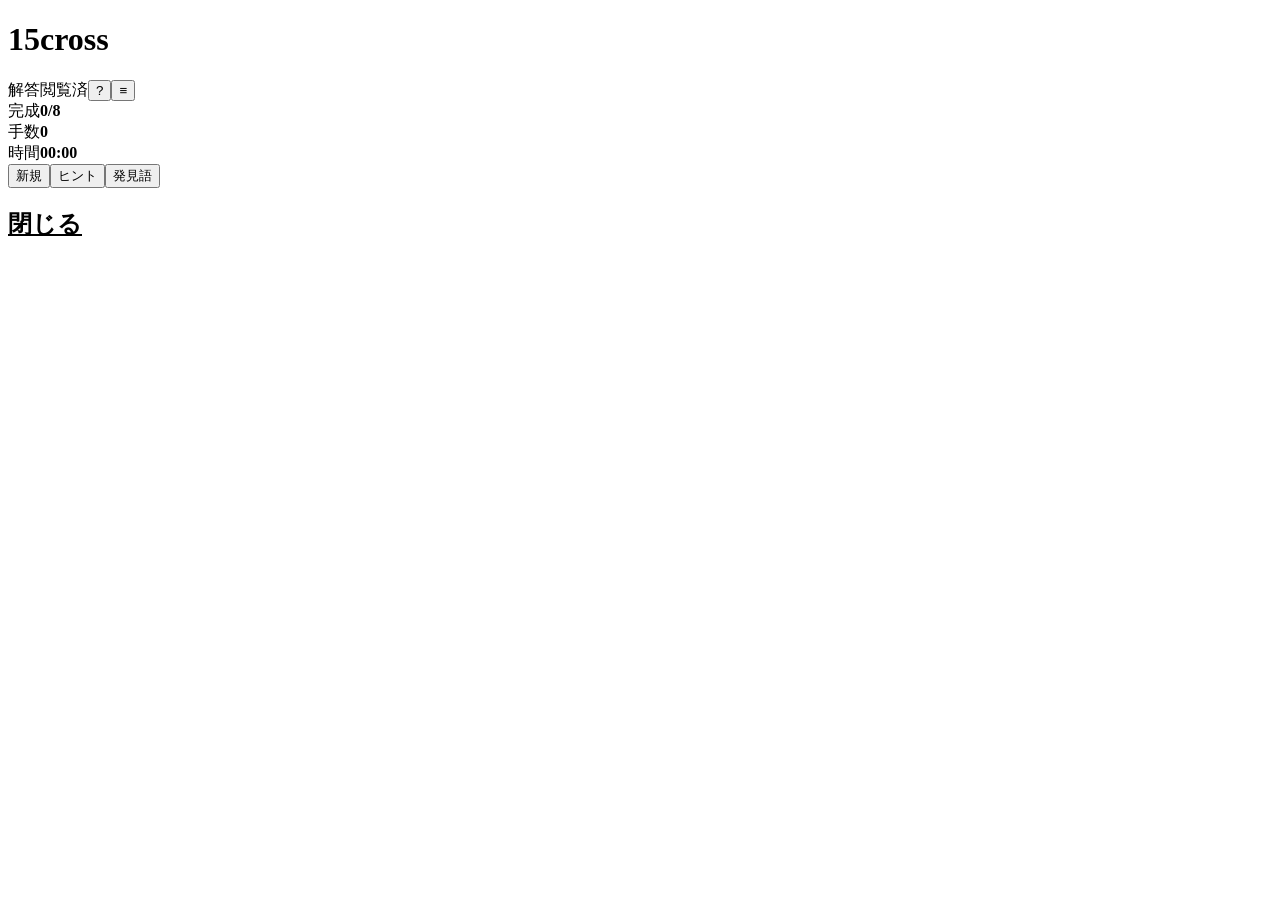
==== commit cbdd5469: "Rename 15cross/index.html to index.html" ====
--- a/index.html
+++ b/index.html
@@ -2,65 +2,8 @@
 <html lang="ja"><head><meta charset="UTF-8">
 <meta name="viewport" content="width=device-width,initial-scale=1,viewport-fit=cover">
 <title>15cross</title>
-<style>
-:root{--bg:#fafaf9;--ink:#1c1c1c;--sub:#8b8b86;--line:#d6d6d2;--tile:#fff;--hit:#e7e7e3;--hy:#f3dc6b;--hg:#a8dcae;color-scheme:light}
-:root[data-theme=dark]{--bg:#161616;--ink:#e8e8e5;--sub:#8a8a85;--line:#363633;--tile:#1f1f1e;--hit:#2e2e2b;--hy:#6f5f12;--hg:#2f6a3a;color-scheme:dark}
-*{box-sizing:border-box;margin:0;-webkit-tap-highlight-color:transparent}
-html{padding-top:env(safe-area-inset-top,0px);padding-bottom:env(safe-area-inset-bottom,0px)}
-body{background:var(--bg);color:var(--ink);font:15px/1.5 "Hiragino Kaku Gothic ProN","Yu Gothic",system-ui,sans-serif;min-height:100vh;display:flex;flex-direction:column;align-items:center}
-main{width:100%;max-width:460px;padding:20px 16px}
-header{display:flex;justify-content:space-between;align-items:center}
-h1{font-size:18px;font-weight:700}
-.hr{display:flex;align-items:center;gap:10px}
-#vw{font-size:12px;color:var(--sub);visibility:hidden}
-body.v #vw{visibility:visible;color:#c8341c}
-body.v #board{outline:2px solid #c8341c}
-body.v #ba{background:rgba(200,52,28,.12);border-color:rgba(200,52,28,.4)}
-body.v #ba:hover{background:var(--ink);border-color:var(--ink)}
-#bh{width:26px;height:26px;padding:0;border-radius:50%;font-size:14px;font-weight:700;line-height:1;display:flex;align-items:center;justify-content:center}
-#bm{border:none;background:none;padding:2px 6px;font-size:24px;line-height:1}
-#bm:hover{background:none;color:var(--ink)}
-.stats{display:flex;gap:24px;margin-top:14px;font-size:12px;color:var(--sub)}
-.stats>div:first-child{min-width:72px}
-.stats b{display:block;font-size:20px;font-weight:500;color:var(--ink);font-variant-numeric:tabular-nums;line-height:1.2}
-#msg{padding:12px 0 0;font-size:13px;color:var(--sub)}
-#msg:empty{display:none}
-#stage{position:relative;margin:14px auto 0;touch-action:none;user-select:none}
-#board{position:absolute;left:0;top:0;background:var(--line)}
-.t{position:absolute;left:0;top:0;width:calc(var(--s) - 2px);height:calc(var(--s) - 2px);background:var(--tile);display:flex;align-items:center;justify-content:center;font-size:calc(var(--s) * .42);font-weight:600;transition:transform .12s ease,background .15s}
-.t.hit{background:var(--hit)}
-.t.hy{background:var(--hy)}
-.t.hg{background:var(--hg)}
-.hx{position:absolute;pointer-events:none;z-index:3;width:calc(var(--s) - 2px);height:calc(var(--s) - 2px);border:2px solid #e3b505}
-.t.blank,.t.xt{background:var(--ink);color:var(--sub);font-weight:400;font-size:calc(var(--s) * .5)}
-.t.blank{cursor:grab;z-index:2}
-.m{position:absolute;display:flex;align-items:center;justify-content:center;gap:4px}
-.m.c{flex-direction:column}
-.m i{display:block;background:var(--line);transition:background .12s}
-.m.r i{width:3px;height:60%}
-.m.c i{height:3px;width:60%}
-.m i.ok{background:var(--ink)}
-nav{display:grid;grid-template-columns:repeat(3,1fr);gap:8px;margin-top:20px}
-button{font:inherit;font-size:13px;padding:10px 0;background:none;color:var(--ink);border:1px solid var(--line);cursor:pointer}
-button:hover,button.on{background:var(--ink);color:var(--bg);border-color:var(--ink)}
-#ov{display:none;position:fixed;inset:0;background:rgba(0,0,0,.4);align-items:center;justify-content:center;padding:16px;z-index:9}
-#ov.open{display:flex}
-#box{background:var(--bg);border:1px solid var(--ink);width:100%;max-width:420px;max-height:85vh;overflow:auto}
-#box h2{font-size:14px;font-weight:700;padding:12px 14px;border-bottom:1px solid var(--line);display:flex;justify-content:space-between;gap:12px}
-#box h2 u{cursor:pointer;font-size:13px;font-weight:400;text-decoration:none;color:var(--sub)}
-#bd{padding:14px;display:flex;flex-direction:column;gap:14px;font-size:14px}
-.sub{font-size:12px;color:var(--sub)}
-.mini{display:grid;gap:1px;background:var(--line);padding:1px;width:max-content}
-.mini div{background:var(--tile);height:36px;width:36px;display:flex;align-items:center;justify-content:center;font-weight:600}
-.mini .e{background:var(--ink);color:var(--sub);font-weight:400}
-.wl{display:grid;grid-template-columns:1fr 1fr;gap:12px;font-size:13px}
-.wl b{display:block;color:var(--sub);font-size:11px;font-weight:400;border-bottom:1px solid var(--line);margin-bottom:2px}
-.big{font-size:18px;font-variant-numeric:tabular-nums}
-.tabs{display:flex;gap:8px}
-.tabs button{flex:1;padding:8px 0}
-.tags{display:flex;flex-wrap:wrap;gap:4px 10px;font-size:13px}.tags .x{color:var(--sub)}.tags .hy{background:var(--hy);padding:0 4px}
-input{font:inherit;padding:8px;border:1px solid var(--line);background:var(--tile);color:var(--ink);width:100%;border-radius:0}
-</style></head><body>
+<link rel="stylesheet" href="style.css">
+</head><body>
 <main>
 <header><h1>15cross</h1><div class="hr"><span id="vw">解答閲覧済</span><button id="bh" aria-label="遊び方">?</button><button id="bm" aria-label="メニュー">≡</button></div></header>
 <div class="stats"><div>完成<b id="sl">0/8</b></div><div>手数<b id="sm">0</b></div><div>時間<b id="st">00:00</b></div></div>
@@ -69,275 +12,7 @@
 <nav><button id="bn">新規</button><button id="ba">ヒント</button><button id="bf">発見語</button></nav>
 </main>
 <div id="ov"><div id="box"><h2><span id="bt"></span><u id="bx">閉じる</u></h2><div id="bd"></div></div></div>
-<script>
-const VAL={2:new Set("アァ アア アイ アウ アオ アカ アキ アク アケ アゲ アゴ アサ アザ アシ アジ アス アセ アゼ アタ アッ アツ アテ アト アド アナ アニ アネ アノ アビ アブ アホ アポ アマ アミ アム アメ アヤ アユ アラ アリ アル アレ アワ アン アー イイ イウ イエ イカ イガ イキ イク イケ イサ イザ イシ イジ イス イズ イソ イタ イチ イツ イヅ イト イド イナ イヌ イネ イビ イフ イブ イボ イマ イミ イム イモ イヤ イユ イヨ イラ イリ イル イロ イワ イン ウイ ウエ ウオ ウキ ウク ウケ ウゴ ウサ ウシ ウジ ウス ウズ ウソ ウタ ウチ ウツ ウデ ウド ウナ ウニ ウネ ウノ ウバ ウフ ウブ ウベ ウマ ウミ ウム ウメ ウラ ウリ ウル ウロ ウワ ウン ウー エア エイ エエ エキ エコ エゴ エサ エス エゾ エダ エッ エツ エテ エト エド エナ エビ エペ エマ エミ エム エラ エリ エル エロ エン エー オア オイ オウ オォ オオ オカ オキ オク オケ オコ オゴ オサ オシ オジ オス オダ オチ オッ オツ オト オニ オノ オバ オビ オフ オブ オム オモ オヤ オラ オリ オル オレ オン オー カァ カイ カウ カオ カキ カギ カク カグ カケ カゲ カコ カゴ カサ カシ カジ カス カズ カセ カゼ カタ カチ カッ カツ カヅ カテ カド カナ カニ カネ カノ カバ カヒ カビ カブ カベ カマ カミ カム カメ カモ カヤ カユ カヨ カラ カリ カル カワ カン カー ガイ ガキ ガク ガケ ガサ ガザ ガス ガセ ガタ ガチ ガニ ガバ ガマ ガム ガメ ガモ ガラ ガリ ガル ガレ ガロ ガワ ガン キイ キウ キエ キカ キガ キキ キギ キク キグ キコ キゴ キサ キザ キシ キジ キス キズ キセ キソ キタ キダ キチ キッ キツ キト キド キナ キヌ キノ キバ キビ キミ キム キモ キヤ キユ キヨ キリ キル キレ キロ キワ キン キー ギア ギガ ギク ギザ ギシ ギス ギフ ギブ ギミ ギヤ ギョ ギリ ギン クイ クウ クガ クキ クギ クコ クサ クシ クジ クス クズ クセ クソ クタ クダ クチ クツ クド クニ クビ クボ クマ クミ クム クメ クモ クラ クリ クル クレ クロ クワ クン グズ グチ グッ グフ グブ グマ グミ グル グロ グン ケア ケイ ケウ ケガ ケゴ ケサ ケシ ケス ケタ ケチ ケツ ケド ケム ケラ ケリ ケル ケン ゲイ ゲキ ゲジ ゲス ゲソ ゲタ ゲッ ゲニ ゲバ ゲラ ゲリ ゲル ゲロ ゲン コア コイ コウ コエ コカ コギ コク コグ コケ コゲ ココ コザ コシ コス コソ コチ コツ コテ コト コナ コネ コノ コビ コブ コマ コミ コム コメ コモ コヤ コヨ コラ コリ コル コレ コロ コン ゴア ゴイ ゴウ ゴキ ゴク ゴゴ ゴゼ ゴト ゴビ ゴマ ゴミ ゴム ゴリ ゴロ ゴー サァ サア サイ サエ サオ サカ サキ サギ サク サケ ササ サシ サジ サス サゾ サタ サダ サチ サツ サテ サト サネ サノ サバ サビ サブ サボ サマ サム サメ サモ サヤ サヨ サラ サル サワ サン サー ザイ ザガ ザキ ザク ザコ ザス ザツ ザマ ザラ ザル ザン ザー シア シイ シオ シカ シキ シギ シク シケ シゲ シコ シゴ シサ シシ シジ シス シズ シソ シタ シダ シチ シツ シヅ シテ シド シナ シヌ シノ シバ シビ シフ シブ シペ シボ シマ シミ シム シメ シモ シヤ ショ シラ シリ シル シロ シワ シン シー ジア ジイ ジカ ジキ ジク ジグ ジコ ジサ ジザ ジジ ジス ジチ ジツ ジヒ ジミ ジム ジャ ジョ ジル ジン スイ スウ スエ スカ スガ スキ スギ スク スグ スゲ スサ スシ スジ スス スズ スソ ステ スデ スト スナ スネ スバ スパ スフ スベ スマ スミ スム スラ スリ スル スワ スー ズイ ズエ ズク ズシ ズツ ズブ ズベ ズミ ズリ ズル ズレ セイ セキ セク セコ セツ セト セナ セヒ セブ セミ セム セラ セリ セル セロ セワ セン ゼイ ゼツ ゼニ ゼヒ ゼミ ゼロ ゼン ソイ ソウ ソエ ソク ソグ ソコ ソゴ ソシ ソダ ソチ ソッ ソツ ソデ ソト ソノ ソバ ソフ ソボ ソム ソメ ソヨ ソラ ソリ ソル ソレ ソロ ソン ソー ゾイ ゾウ ゾク ゾロ タイ タエ タオ タカ タガ タキ タギ タク タグ タケ タコ タシ タス タセ タタ タダ タチ タツ タヅ タテ タデ タナ タニ タネ タバ タビ タフ タブ タヘ タマ タミ タメ タモ タヨ タラ タリ タル タレ タン ター ダイ ダウ ダガ ダキ ダク ダケ ダコ ダシ ダス ダダ ダチ ダツ ダテ ダニ ダノ ダビ ダホ ダマ ダム ダメ ダリ ダル ダレ ダン チア チイ チウ チエ チカ チク チゲ チコ チゴ チサ チジ チズ チセ チチ チツ チト チヌ チノ チビ チャ チヤ チョ チヨ チラ チリ チル チレ チン チー ツイ ツウ ツエ ツカ ツガ ツキ ツギ ツク ツグ ツケ ツゲ ツジ ツタ ツチ ツツ ツヅ ツテ ツト ツド ツナ ツネ ツノ ツバ ツブ ツボ ツマ ツミ ツム ツメ ツヤ ツユ ツヨ ツラ ツリ ツル ツレ ツン ヅク ヅル テイ テウ テカ テキ テク テグ テコ テツ テマ テラ テル テレ テロ テン デイ デカ デキ デク デコ デシ デス デハ デバ デブ デマ デミ デメ デモ デラ デリ デル デン デー トイ トウ トエ トカ トキ トク トグ トゲ トコ トシ トジ トス トセ トソ トチ トツ トド トノ トバ トビ トブ トマ トミ トム トメ トモ トヤ トヨ トラ トリ トル トロ トワ トン トー ドア ドウ ドォ ドク ドコ ドジ ドス ドテ ドド ドノ ドブ ドマ ドモ ドヤ ドラ ドル ドレ ドロ ドン ドー ナァ ナア ナイ ナウ ナエ ナオ ナカ ナギ ナク ナグ ナシ ナス ナゼ ナゾ ナタ ナツ ナド ナナ ナニ ナノ ナビ ナベ ナホ ナマ ナミ ナム ナメ ナヤ ナラ ナリ ナル ナワ ナン ナー ニア ニオ ニキ ニク ニシ ニジ ニス ニセ ニチ ニテ ニナ ニベ ニャ ニラ ニル ニレ ニワ ニン ヌイ ヌウ ヌエ ヌカ ヌキ ヌク ヌグ ヌケ ヌシ ヌタ ヌノ ヌマ ヌル ネェ ネエ ネオ ネガ ネギ ネグ ネコ ネジ ネス ネズ ネタ ネッ ネツ ネブ ネム ネリ ネル ネン ネー ノア ノイ ノウ ノキ ノク ノコ ノシ ノス ノチ ノデ ノド ノニ ノビ ノブ ノボ ノミ ノム ノラ ノリ ノル ノロ ノン ノー ハァ ハア ハイ ハウ ハエ ハカ ハギ ハク ハグ ハケ ハゲ ハコ ハサ ハシ ハジ ハス ハズ ハゼ ハタ ハダ ハチ ハッ ハツ ハテ ハデ ハト ハナ ハネ ハハ ハバ ハフ ハブ ハマ ハミ ハム ハメ ハモ ハヤ ハラ ハリ ハル ハレ ハロ ハン ハー バア バイ バカ バク バグ バケ バス バタ バチ バツ バナ バネ ババ バフ バブ バラ バリ バル バレ バン バー パア パイ パオ パス パチ パッ パテ パデ パパ パフ パブ パリ パレ パン パー ヒエ ヒキ ヒク ヒケ ヒゲ ヒコ ヒゴ ヒサ ヒザ ヒシ ヒジ ヒス ヒダ ヒツ ヒデ ヒト ヒナ ヒネ ヒバ ヒヒ ヒビ ヒマ ヒム ヒメ ヒモ ヒヤ ヒユ ヒヨ ヒラ ヒル ヒレ ヒロ ヒワ ヒン ビア ビキ ビク ビザ ビス ビナ ビヤ ビュ ビラ ビリ ビル ビレ ビワ ビン ピア ピカ ピキ ピケ ピコ ピサ ピザ ピッ ピル ピロ ピン ファ フイ フウ フェ フエ フカ フキ フギ フク フグ フケ フサ フシ フジ フス フセ フタ フダ フチ フッ フツ フデ フト フナ フネ フミ フム フモ フユ フヨ フラ フリ フル フロ フン フー ブイ ブカ ブキ ブギ ブケ ブシ ブス ブタ ブチ ブッ ブツ ブト ブナ ブマ ブユ ブヨ ブラ ブリ ブル ブレ ブロ ブン ブー プチ プル プロ プン プー ヘア ヘイ ヘェ ヘエ ヘキ ヘギ ヘグ ヘス ヘソ ヘタ ヘッ ヘナ ヘビ ヘボ ヘマ ヘヤ ヘラ ヘリ ヘル ヘン ヘー ベア ベイ ベシ ベソ ベタ ベツ ベト ベニ ベベ ベラ ベリ ベル ベロ ベン ペア ペイ ペケ ペソ ペル ペレ ペン ホウ ホオ ホカ ホコ ホゴ ホサ ホシ ホス ホセ ホゾ ホタ ホッ ホド ホナ ホネ ホホ ホボ ホモ ホヤ ホラ ホリ ホル ホロ ホン ホー ボア ボウ ボキ ボク ボケ ボス ボタ ボツ ボブ ボヤ ボラ ボル ボロ ボン ボー ポア ポイ ポカ ポジ ポチ ポト ポリ ポル ポロ ポン ポー マァ マア マイ マウ マエ マキ マク マグ マゲ マサ マシ マジ マス マズ マタ マダ マチ マッ マツ マデ マト マド マナ マネ マヒ マフ ママ マミ マメ マヤ マユ マリ マル マレ マロ マン ミイ ミエ ミオ ミカ ミキ ミギ ミク ミグ ミケ ミコ ミサ ミス ミズ ミセ ミゼ ミソ ミゾ ミチ ミツ ミト ミナ ミニ ミネ ミノ ミホ ミミ ミヤ ミヨ ミリ ミル ミワ ミン ミー ムキ ムギ ムク ムコ ムシ ムス ムダ ムチ ムッ ムツ ムネ ムベ ムメ ムヤ ムラ ムリ ムロ メイ メカ メガ メク メグ メシ メジ メス メタ メド メム メモ メヨ メン モウ モエ モォ モカ モク モグ モサ モシ モス モズ モチ モツ モト モナ モノ モヒ モミ モム モメ モモ モヤ モヨ モリ モル モレ モロ モン モー ヤァ ヤア ヤイ ヤウ ヤエ ヤギ ヤク ヤケ ヤゴ ヤシ ヤジ ヤス ヤセ ヤソ ヤチ ヤツ ヤド ヤナ ヤニ ヤネ ヤブ ヤプ ヤヘ ヤボ ヤマ ヤミ ヤム ヤメ ヤヤ ヤユ ヤヨ ヤラ ヤリ ヤル ヤワ ヤン ユイ ユウ ユエ ユカ ユキ ユク ユズ ユタ ユニ ユビ ユマ ユミ ユメ ユリ ユル ユレ ユワ ユー ヨイ ヨウ ヨオ ヨカ ヨガ ヨキ ヨク ヨコ ヨシ ヨス ヨセ ヨソ ヨチ ヨツ ヨド ヨニ ヨネ ヨノ ヨビ ヨブ ヨミ ヨム ヨメ ヨモ ヨリ ヨル ヨン ヨー ライ ラウ ラオ ラク ラグ ラサ ラジ ラス ラチ ラテ ラバ ラフ ラブ ラボ ラマ ラム ラメ ラン リア リウ リエ リオ リカ リガ リキ リク リケ リコ リサ リザ リス リセ リツ リナ リマ リム リヤ リユ リヨ リラ リン リー ルイ ルウ ルカ ルス ルズ ルビ ルポ ルミ ルリ ルル ルー レア レイ レオ レキ レコ レジ レス レツ レナ レバ レビ レフ レポ レミ レム レル レン ロウ ロカ ロク ログ ロケ ロコ ロゴ ロス ロト ロハ ロバ ロボ ロメ ロン ロー ワァ ワア ワイ ワカ ワガ ワキ ワク ワケ ワザ ワシ ワセ ワタ ワッ ワナ ワニ ワビ ワヤ ワラ ワリ ワル ワレ ワン".split(" ")),3:new Set("アイキ アイコ アイス アイソ アイタ アイダ アイツ アイデ アイヌ アイノ アイブ アイマ アイモ アイン アウト アウン アエグ アエテ アエミ アエル アオイ アオカ アオキ アオグ アオコ アオサ アオジ アオバ アオミ アオム アオリ アオル アカイ アカザ アカシ アカス アカネ アカバ アカミ アカメ アカリ アカン アガキ アガク アガシ アガル アキイ アキエ アキコ アキズ アキト アキノ アキホ アキヨ アキラ アキル アキヱ アギト アクバ アクビ アクマ アクメ アクラ アクル アグム アグラ アグリ アグン アケビ アケミ アケル アゲク アゲル アコム アコヤ アサイ アサエ アサコ アサヂ アサド アサノ アサヒ アサミ アサヨ アサリ アサル アサヱ アザミ アシイ アシカ アシタ アシビ アジア アジケ アジズ アジト アジル アスカ アスコ アズキ アズサ アズマ アズラ アセビ アセル アゼン アソコ アソブ アタイ アタウ アタゴ アタシ アタマ アタラ アタリ アタル アダナ アダム アチキ アチラ アッカ アッケ アッシ アッチ アッツ アット アッパ アップ アツイ アツミ アツヨ アヅサ アヅマ アテネ アテル アデン アトム アトリ アナゴ アナス アナタ アナン アニイ アニメ アノー アハハ アハレ アバク アバタ アヒル アビル アピア アフタ アフヒ アフラ アフル アフレ アブラ アブル アプリ アヘン アベノ アベル アペル アポロ アマイ アマス アマタ アマリ アマル アミド アメル アモイ アヤイ アヤコ アヤス アヤノ アヤメ アヤヲ アユミ アユム アライ アラウ アラキ アラギ アラシ アラス アラタ アラッ アラブ アラメ アラモ アラワ アラン アラー アリア アリス アリマ アリャ アルク アルジ アルス アルセ アルト アルハ アルバ アルマ アルミ アルル アレイ アレム アレル アレレ アレン アレー アロエ アロハ アロン アロー アワイ アワス アワビ アワヤ アワラ アワー アンカ アンガ アンコ アンズ アンタ アンダ アンチ アンド アンナ アンニ アンネ アンパ アンブ アンプ アンマ アンユ アーア アーク アース アーチ アート アーム アール イイエ イエス イエナ イエル イオウ イオン イカガ イカス イカダ イカデ イカニ イカリ イカル イカン イガイ イガム イキカ イキム イキル イクエ イクコ イクサ イクジ イクタ イクツ イクミ イクヨ イクラ イグサ イグチ イケイ イケル イコイ イコウ イコジ イコム イサエ イサオ イサキ イサコ イサザ イサノ イサミ イサム イサヨ イサヲ イザル イシイ イシコ イシダ イシャ イジメ イジリ イジル イスカ イスラ イスル イズミ イズム イズレ イセノ イセル イゼン イソグ イソメ イタイ イタク イタコ イタス イタチ イタノ イタム イタメ イタヤ イタリ イタル イダク イチイ イチゴ イチズ イチド イチノ イチバ イチビ イチヨ イッカ イッキ イッコ イッス イッソ イッチ イット イツオ イツカ イツク イツノ イツミ イツモ イツヨ イヅミ イテル イデア イデー イトウ イトコ イトド イトメ イトモ イトヱ イドム イナカ イナゴ イナス イナセ イナダ イナホ イナム イナヨ イノコ イノチ イノリ イノル イハホ イバラ イバル イビキ イビツ イビル イフク イブキ イブク イブス イブル イボタ イマダ イマニ イマヤ イマワ イミイ イモチ イモリ イヤァ イヤア イヤス イヤニ イヤー イヨノ イヨヨ イライ イラウ イラク イラチ イラン イリコ イルカ イレル イロハ イロリ イロル イワウ イワオ イワキ イワク イワシ イワス イワナ イワバ イワレ イワン インカ インキ インク イング インコ インチ インド インピ イーエ イース イーノ ウィズ ウィン ウィー ウイル ウウン ウェア ウェイ ウェブ ウェー ウエア ウエス ウエノ ウエハ ウエル ウエン ウォン ウオン ウカイ ウカス ウカツ ウカト ウカブ ウカル ウガツ ウキハ ウキヨ ウグイ ウケラ ウケル ウコギ ウコン ウゴク ウサギ ウシロ ウスイ ウズク ウズベ ウズラ ウセル ウタウ ウタコ ウタタ ウタテ ウダツ ウダル ウチワ ウッズ ウッド ウツギ ウツケ ウツス ウツツ ウツホ ウツボ ウツル ウツロ ウツワ ウテル ウトイ ウトウ ウトム ウトロ ウドン ウナギ ウナジ ウナリ ウナル ウネメ ウネリ ウネル ウノミ ウバウ ウバラ ウフッ ウフフ ウブイ ウマイ ウマク ウマサ ウマミ ウマル ウミベ ウメク ウメコ ウメノ ウメヨ ウメル ウラジ ウラミ ウラム ウララ ウラル ウラン ウルウ ウルカ ウルシ ウルフ ウルム ウルメ ウレル ウロコ ウワキ ウワサ ウワベ ウワル ウンイ ウンカ ウンコ ウント ウーム ウール ウーン エアコ エアロ エアー エイイ エイガ エイコ エイゴ エイズ エイト エエイ エエト エガオ エガク エキス エクボ エグイ エグル エコー エゴイ エゴマ エジキ エジリ エステ エタイ エタン エチル エッグ エッジ エッソ エッチ エッロ エツコ エヅク エデン エトス エドゥ エドル エノキ エノコ エバル エヒメ エビス エビネ エビノ エビー エホバ エボシ エミコ エミシ エミリ エミー エモイ エライ エラク エラブ エラー エリア エリカ エリク エリコ エリサ エリザ エリナ エリモ エリー エルグ エルサ エルス エルナ エルベ エルム エレキ エレツ エレナ エレラ エロス エンカ エンコ エンゴ エンサ エンド エンビ エーゲ エース エーッ エート エール オアフ オイデ オイド オイラ オイル オウカ オウガ オウジ オウチ オウト オウミ オウム オウン オエツ オエル オオイ オオウ オオエ オカカ オカキ オカケ オカゲ オカシ オカス オカズ オカネ オカボ オカミ オカユ オカラ オカワ オガム オキル オクテ オクビ オクラ オクル オグラ オケラ オケル オコシ オコス オコゼ オコタ オコモ オコル オコワ オゴリ オゴル オサケ オサツ オサミ オサワ オサン オザキ オシイ オシテ オシベ オシミ オシム オシメ オシリ オシン オジギ オジヤ オジル オスロ オセチ オセル オセン オソイ オソウ オソノ オゾイ オゾン オタク オタワ オチル オッズ オッテ オツキ オツケ オツム オデキ オデコ オデン オトコ オトス オトド オトナ オトメ オトル オドケ オドス オドネ オドル オナカ オナガ オナゴ オナジ オナベ オナラ オナリ オノレ オハコ オハシ オハネ オハラ オバケ オバナ オビク オビシ オビル オフト オブウ オブル オペラ オボコ オボス オボロ オマエ オマケ オマス オマセ オマツ オマハ オマル オミキ オムツ オメガ オメザ オモイ オモウ オモシ オモチ オモト オモニ オモヤ オモリ オモル オヤジ オヤッ オヤマ オヨグ オヨソ オヨビ オヨブ オヨル オリル オリン オルグ オルリ オレル オロカ オロス オロチ オワス オワビ オワリ オワル オワン オンス オンチ オンド オンナ オンバ オンブ オーイ オーク オーサ オース オーダ オート オーム オーラ オール カイイ カイギ カイコ カイゴ カイス カイト カイナ カイバ カイヒ カイリ カイロ カイワ カエス カエデ カエル カオス カオリ カオル カカオ カカシ カカス カカト カカリ カカル カカン カガク カガス カガミ カガム カガル カギリ カギル カクイ カクザ カクス カクド カグラ カケイ カケス カケル カゲエ カゲキ カゲリ カゲル カゲン カコウ カコツ カコム カゴミ カゴメ カサゴ カサム カサン カザケ カザシ カザス カザニ カザフ カザリ カザル カザン カシオ カシク カシグ カシコ カシマ カシラ カシワ カジカ カジキ カジク カジノ カジメ カジョ カジル カスイ カスカ カスト カスミ カスム カスル カズイ カズエ カズオ カズキ カズク カズコ カズミ カズヨ カズヱ カセイ カセキ カセグ カセツ カセル カゼン カゾク カタイ カタギ カタス カタズ カタチ カタナ カタハ カタミ カタヤ カタル カタン カダル カチミ カチヨ カチリ カチン カッカ カッコ カッテ カット カッパ カップ カッポ カツイ カツエ カツオ カツグ カツコ カツヂ カツテ カツノ カツミ カツヨ カツラ カツヱ カツヲ カヅイ カヅエ カヅコ カヅヱ カテル カデル カデン カトウ カナウ カナエ カナタ カナダ カナメ カナリ カナン カヌー カネコ カネテ カネミ カネヨ カネル カノウ カノン カバウ カバナ カバネ カバン カバー カビネ カビラ カビル カフェ カフジ カフス カブト カブラ カブル カブレ カプト カホク カホド カホリ カホル カマウ カマス カマタ カマチ カマリ カミュ カミラ カミリ カムル カメダ カメノ カメヨ カメラ カメル カモス カモメ カヤノ カユイ カユミ カヨウ カライ カラザ カラシ カラス カラダ カラチ カラッ カラテ カラト カラム カラリ カラン カラー カリッ カリニ カリフ カリブ カリル カリン カルイ カルキ カルタ カルテ カルト カルナ カルビ カルラ カルロ カレイ カレシ カレツ カレル カレン カレー カワキ カワク カワス カワズ カワセ カワベ カワラ カワリ カワル カヲリ カヲル カンゲ カンコ カンシ カンジ カンテ カンナ カンヌ カンバ カンパ カンプ カンペ カンポ カンマ カンリ カーキ カーグ カート カード カーブ カール カーン ガイア ガイス ガイド ガウン ガエル ガカイ ガカリ ガカル ガクシ ガサツ ガザミ ガスル ガゼン ガタイ ガタン ガッツ ガット ガテン ガナル ガバト ガビー ガブリ ガブル ガホウ ガボン ガマン ガメル ガラス ガラッ ガラナ ガラミ ガラリ ガラン ガリン ガルフ ガレキ ガロン ガワラ ガワリ ガンピ ガンミ ガンモ ガーゼ ガード ガーナ ガール ガーン キアラ キアリ キイロ キウイ キエト キエフ キエル キオウ キカイ キカク キカス キガリ キガル キクイ キクエ キクコ キクチ キクナ キクノ キクミ キクヨ キクヱ キグウ キグス キケル キケン キゲン キコウ キコス キコム キコリ キコン キゴウ キサク キサゴ キサノ キザス キザム キシム キシャ キシル キスウ キスカ キスル キズク キズナ キセル キセン キソウ キソク キソン キタス キタル キタン キチッ キチヨ キチン キック キッス キット キッド キップ キツイ キツネ キツヨ キヅク キヅタ キティ キトウ キドル キナカ キナコ キヌエ キヌコ キヌヨ キヌヱ キネマ キノウ キノエ キノコ キノフ キノヱ キハイ キハダ キバム キバル キブツ キホウ キボウ キママ キマリ キマル キミイ キミエ キミコ キミノ キミヨ キミヱ キムチ キメル キモチ キモノ キャア キャク キャッ キャラ キャン キャー キュウ キュー キョウ キョキ キョク キョザ キョリ キヨイ キヨエ キヨコ キヨシ キヨジ キヨセ キヨノ キヨミ キヨヱ キヨン キライ キラウ キラク キラス キラズ キララ キラリ キラー キリコ キリッ キリン キルク キルト キレイ キレル キワタ キワダ キワミ キンカ キング キンコ キンボ キース キープ キール キーン ギクリ ギコチ ギゴチ ギスル ギソウ ギター ギニア ギフト ギブス ギプス ギボシ ギマン ギャア ギャク ギャグ ギャラ ギャル ギャロ ギュッ ギョイ ギラリ ギラン ギリシ ギルド ギンガ ギンコ ギンポ クアン クイズ クイナ クイル クイン クウキ クエル クオモ クガツ クギル ククル クグイ クグツ クグル クケル クサイ クサス クサビ クサヤ クサリ クサル クジク クジュ クジラ クジル クスイ クスコ クスシ クスノ クスム クスリ クズス クダク クダス クダリ クダル クダン クチイ クチマ クチル クック クッパ クドイ クドキ クドク クニエ クニオ クニコ クニヨ クニヱ クヌギ クネル クバル クベル クボチ クボム クマル クミス クメル クモリ クモル クモン クヤム クライ クラウ クラゲ クラシ クラス クラノ クラブ クラム クラヨ クリア クリス クリル クルウ クルス クルト クルド クルマ クルミ クルム クルリ クルー クレア クレイ クレタ クレヨ クレル クレー クロイ クロウ クロキ クロス クロミ クロム クワイ クワゴ クワス クンシ クーコ クープ クーペ クーラ クール グアイ グアノ グアム グイト グエン グサリ グスル グズウ グズル グチル グッズ グット グッド グフッ グホウ グマイ グライ グラシ グラス グラフ グラブ グラム グラリ グリコ グリス グリル グリー グルミ グルメ グルリ グレイ グレグ グレコ グレル グレン グレー グロウ グロス グワイ グンダ グント ケイキ ケイコ ケイジ ケイス ケイト ケイヒ ケイラ ケカビ ケガス ケガニ ケガレ ケゲン ケサノ ケサミ ケサヨ ケシキ ケジメ ケズル ケセル ケソン ケタイ ケダシ ケダス ケチル ケッカ ケッキ ケック ケット ケトル ケドモ ケドル ケナゲ ケナス ケニア ケビン ケブイ ケブル ケマリ ケムイ ケムシ ケムリ ケムル ケヤキ ケラス ケラー ケリー ケルト ケルン ケレド ケレン ケロリ ケワイ ケンカ ケンゴ ケンサ ケンジ ケンタ ケント ケンパ ケンプ ケンポ ケンリ ケーキ ケージ ケース ケープ ケール ゲイコ ゲイツ ゲキカ ゲザン ゲスト ゲスル ゲッカ ゲップ ゲノム ゲハン ゲビル ゲリラ ゲロウ ゲンカ ゲンキ ゲンゲ ゲンコ ゲンゴ ゲンニ ゲンバ ゲージ ゲーテ ゲート ゲーム ゲール コアイ コアラ コイキ コイシ コイツ コイヌ コイル コイン コウカ コウキ コウギ コウコ コウゴ コウシ コウジ コウゾ コウタ コウチ コウヌ コウボ コウマ コウメ コウヤ コウリ コウル コエル コオル コカス コガス コガネ コガモ コキュ コギル コギン コクガ コクゴ コクラ コケシ コケル コゲル ココア ココダ ココチ ココム ココラ ココロ コゴエ コゴミ コゴム コゴメ コゴル コサル コシツ コシノ コジル コジン コスイ コスギ コスタ コスト コスモ コスル コズエ コズヱ コセル コソボ コゾウ コゾル コタエ コタツ コタン コダマ コチラ コッキ コック コッチ コッテ コップ コヅク コトシ コトニ コトバ コトミ コトン コドナ コドモ コナシ コナス コナン コナー コネコ コネル コノミ コノム コハゼ コハダ コハル コバカ コバム コビル コピー コブシ コブラ コブリ コプラ コボス コボツ コボネ コボレ コマカ コマチ コマメ コマル コマン コムギ コメル コモド コモノ コモル コモロ コヤス コヤマ コユキ コヨミ コラァ コライ コラス コラム コリア コリャ コリル コリン コリー コルク コルシ コルト コレゾ コレラ コロウ コロス コロナ コロブ コロリ コロル コロン コワイ コワク コワス コンゴ コンジ コンス コンチ コンテ コント コンド コンナ コンパ コンビ コンブ コンペ コンボ コンポ コンマ コンヤ コンロ コーク コース コーダ コーチ コート コード コーナ コープ コーポ コーラ コール コーン ゴウギ ゴウシ ゴウモ ゴカイ ゴガツ ゴクミ ゴコチ ゴコロ ゴザル ゴジラ ゴスル ゴセイ ゴゼン ゴタエ ゴッコ ゴッド ゴッホ ゴツイ ゴテル ゴトウ ゴトシ ゴドー ゴネル ゴハン ゴボウ ゴマメ ゴメス ゴメン ゴモラ ゴラン ゴリラ ゴルフ ゴロタ ゴング ゴンタ ゴーヤ ゴール サアー サイキ サイギ サイコ サイゴ サイシ サイズ サイト サイド サイフ サイリ サイロ サイン サウジ サウス サウド サウナ サエル サオリ サカイ サカエ サカキ サカス サカタ サカナ サカヘ サカリ サカヱ サカン サガス サガル サキヨ サキヱ サクイ サクエ サクミ サクヨ サクラ サクヱ サクヲ サグル サグー サケブ サケル サゲル ササイ ササエ ササキ ササゲ ササヤ ササル サザエ サザレ サシテ サシミ サシモ サジキ サスガ サスケ サステ サスル サセル サソウ サソリ サゾヤ サタコ サタヨ サタル サタン サダエ サダカ サダコ サダム サダヨ サダヱ サチエ サチコ サチヨ サッカ サッキ サック サッシ サッタ サッチ サット サッド サッパ サップ サツイ サツキ サツマ サツミ サツヨ サティ サテツ サテト サテハ サテン サディ サトイ サトウ サトコ サトシ サトス サトミ サトリ サトル サトヱ サトー サドル サナア サナエ サナカ サナギ サナヘ サニー サヌア サノウ サハラ サバキ サバク サバハ サビル サベツ サホド サボル サボー サマス サマツ サマデ サマー サムイ サムチ サメル サモア サヤカ サヤコ サユリ サヨウ サヨコ サヨノ サヨリ サライ サラウ サラエ サラサ サラス サラダ サラニ サラバ サラミ サラリ サラン サリオ サリゲ サリン サリー サルサ サレド サレハ サロン サワエ サワカ サワグ サワコ サワス サワラ サワリ サワル サヲリ サンガ サンク サンゲ サンゴ サンザ サンシ サンタ サンチ サント サンド サンバ サンフ サンプ サンポ サンマ サージ サーチ サード サーバ サーフ サーブ サーボ サーモ ザイゴ ザイル ザイン ザカリ ザクリ ザクロ ザスル ザセツ ザック ザッシ ザッタ ザット ザッパ ザップ ザビル ザボン ザメツ ザライ ザレル ザンキ ザンゲ ザンシ ザンソ ザーッ ザール シアイ シアン シイテ シイラ シイル シウカ シェア シェフ シェム シェリ シェル シエラ シオケ シオデ シオリ シオル シオン シカク シカゴ シカシ シカタ シカト シカノ シカモ シカル シカン シガツ シガー シキミ シキル シクム シグサ シグレ シケル シゲイ シゲコ シゲト シゲノ シゲミ シゲヨ シゲル シコウ シコム シコリ シコル シゴク シゴト シサノ シサル シザン シショ シジマ シジミ シスコ シスル シズイ シズエ シズカ シズク シズコ シズム シズリ シズヱ シセン シゼン シソウ シソン シタウ シタク シタテ シタラ シタン シダイ シダク シダス シダレ シチク シッカ シック シッシ シッソ シッタ シット シッピ シップ シッペ シッポ シヅエ シヅカ シヅコ シヅヱ シティ シテキ シテン シトド シトル シドミ シドロ シナイ シナウ シナス シナル シニア シニセ シヌヘ シネマ シネル シノギ シノグ シノブ シハン シバイ シバエ シバシ シバフ シバル シビア シビレ シビン シピン シフト シブイ シブキ シブク シブル シベツ シボム シボル シマイ シマウ シマカ シマフ シマル シミズ シミル シメジ シメス シメテ シメノ シメル シモト シモン シャイ シャガ シャク シャケ シャコ シャス シャチ シャツ シャヒ シャム シャモ シャラ シャン シャー シュウ シュク シュッ シュツ シュビ シュミ シュロ シュン シュー ショウ ショク ショバ ショム ション ショー シヨウ シラカ シラガ シラク シラス シラセ シラフ シラミ シラム シラン シラー シリア シリメ シルイ シルク シルコ シルシ シルス シルズ シルビ シレツ シレル シロイ シロウ シロタ シロー シワイ シワエ シワケ シワス シワム シワル シヲリ シンイ シンキ シンク シンコ シンシ シンジ シント シンパ シンポ シンリ シンロ シーア シーク シース シーツ シート シード シール シーン ジァン ジェイ ジェフ ジェブ ジェン ジカニ ジカン ジガン ジキニ ジキル ジグモ ジゴロ ジショ ジシン ジジイ ジジン ジスル ジセキ ジタイ ジダイ ジッシ ジッダ ジット ジツニ ジツハ ジテン ジトク ジニア ジバチ ジバン ジフン ジブチ ジマイ ジマウ ジマン ジミル ジミー ジムシ ジモン ジャァ ジャア ジャウ ジャガ ジャズ ジャブ ジャマ ジャミ ジャム ジャリ ジャワ ジャン ジャー ジュウ ジュズ ジュソ ジュッ ジュペ ジュン ジュー ジョジ ジョン ジョー ジライ ジラス ジラフ ジルク ジルバ ジレル ジレー ジロウ ジロリ ジワッ ジンタ ジント ジンノ ジーコ ジープ ジーン スアマ スアン スイカ スイス スイノ スイバ スイフ スイミ スウジ スウッ スエズ スエノ スエル スオウ スカイ スカス スカラ スカル スカン スガラ スガル スキッ スキヤ スキル スキン スキー スギナ スギル スクウ スクム スクレ スグス スグリ スグル スケル スゲル スコア スコシ スゴイ スゴス スゴミ スゴム スサノ スサブ スサミ スサム スサル スジル ススキ ススグ ススパ ススム ススメ ススル スズイ スズエ スズカ スズキ スズコ スズシ スズナ スズノ スズム スズメ スズロ スズヱ スタア スタブ スタル スタン スター スダク スダチ スダツ スダレ スチル スット ステキ ステル スデニ ストア ストク ストン スネル スノボ スバル スパイ スパナ スパン スピン スプン スベタ スベテ スベル スペア スペル スペロ スボム スマウ スマス スマホ スマン スミエ スミカ スミコ スミス スミヨ スミレ スミヱ スメル スモウ スモモ スモン スラブ スラム スラリ スラー スリア スリム スリル スリー スルト スルメ スルー スレル スロー スワル スワン スヱノ スヱヨ スンデ スンニ スーッ スーツ スープ ズイキ ズイト ズキン ズクメ ズサン ズシリ ズシン ズック ズット ズバリ ズベラ ズボラ ズボン ズメル ズラス ズラリ ズルイ ズレル ズロウ ズント ズーム セイギ セイコ セイゴ セイシ セイス セイソ セイチ セイハ セイヤ セオウ セカイ セカス セガム セガレ セキダ セキヨ セギル セクタ セクト セコイ セコウ セスナ セセル セダン セッカ セッサ セッセ セッチ セット セッパ セツク セツコ セツニ セツビ セツヨ セドラ セナカ セビル セピア セフリ セブン セマイ セマル セミナ セムシ セメグ セメテ セメル セメン セラノ セリナ セリフ セルパ セルフ セルマ セレン セロリ センイ センギ センゲ センス センソ センタ センダ センチ セント センブ センプ セージ セーヌ セーフ セーブ セーラ セール ゼイゴ ゼウス ゼック ゼッケ ゼット ゼブラ ゼリゼ ゼリフ ゼリー ゼンク ゼンジ ゼンチ ゼンブ ソイツ ソウイ ソウコ ソウジ ソウダ ソウネ ソウル ソエト ソエル ソクイ ソクガ ソクス ソクド ソグウ ソケイ ソゲキ ソゲル ソゲン ソコウ ソコツ ソコデ ソコヒ ソコラ ソサイ ソシキ ソシテ ソシル ソセイ ソソウ ソソグ ソソト ソソル ソゾロ ソダツ ソチラ ソッキ ソッケ ソッチ ソット ソップ ソッポ ソテツ ソテー ソトイ ソナタ ソニー ソヌス ソネム ソノー ソバエ ソバメ ソファ ソフト ソホン ソボツ ソボロ ソマル ソムク ソメル ソヤス ソヨグ ソラス ソリャ ソレデ ソレト ソレニ ソレモ ソレラ ソレル ソロイ ソロウ ソロス ソワル ソング ソンナ ソンミ ソース ソーダ ソート ソープ ゾアビ ゾウリ ゾクス ゾッカ ゾッキ ゾット ゾメク ゾロイ ゾロリ ゾンカ ゾンガ ゾンデ ゾンビ ゾーン タアイ タイコ タイジ タイス タイツ タイト タイヒ タイブ タイプ タイマ タイム タイヤ タイル タウト タウン タエズ タエル タオス タオル タカイ タカガ タカコ タカシ タカナ タカネ タカノ タカベ タカミ タカヨ タカラ タカリ タカル タガウ タガメ タガル タキエ タキオ タキノ タキヨ タギツ タギル タクス タクト タクマ タクミ タクム タクラ タクル タグイ タグウ タグチ タグル タケオ タケコ タケシ タケト タケノ タケヨ タケル タゲル タシカ タジク タスキ タスク タズキ タセル タタキ タタク タタス タタム タタラ タタリ タタル タダオ タダシ タダス タダニ タック タッグ タッタ タッチ タッテ タッパ タップ タツイ タツエ タツオ タツキ タツノ タツミ タツヨ タツヱ タテル タデル タトイ タトエ タドル タナゴ タニア タニク タニシ タニヤ タヌキ タネヨ タネン タノセ タノム タバコ タヒチ タフタ タブレ タブン タブー タベル タマウ タマエ タマキ タマコ タマゴ タマナ タマニ タマノ タマミ タマヨ タマル タマヱ タミコ タミノ タミヨ タミル タムロ タメシ タメス タメル タモツ タモト タモリ タヤス タユイ タユム タヨリ タヨル タライ タラス タラリ タラワ タリム タリル タリン タルク タルサ タルミ タルム タレル タワイ タワシ タワム タワワ タワー タンカ タンク タンゴ タンス タント タンニ タンビ タンボ タンポ タンマ ターボ ターム タール ターン ダイシ ダイス ダイズ ダイブ ダイヤ ダイン ダウン ダカラ ダカン ダクト ダケド ダケル ダコタ ダサイ ダスト ダスル ダセル ダッカ ダッコ ダッシ ダッテ ダッピ ダナン ダニー ダバオ ダブル ダベル ダボス ダマシ ダマス ダマル ダミー ダムス ダライ ダラケ ダラシ ダラス ダラト ダラリ ダラー ダリア ダリヤ ダリン ダルイ ダルク ダルマ ダレル ダンコ ダンゴ ダンス ダンチ ダンナ ダンプ ダーク ダース ダーツ ダート ダーリ チアキ チアリ チェア チェコ チェス チェロ チエコ チエミ チカイ チカウ チカエ チカク チカコ チカノ チカヨ チカラ チカン チガイ チガウ チガヤ チキリ チキン チギル チクジ チクリ チクロ チグサ チゲジ チコリ チゴキ チサト チシキ チシツ チシャ チタン チダイ チチト チヂミ チヂム チッキ チック チット チップ チヅル チトセ チトー チドリ チナム チヌル チハツ チハル チヒロ チビル チフス チホウ チボリ チマウ チマキ チマタ チミツ チャア チャイ チャウ チャコ チャチ チャド チャボ チャム チャメ チャラ チャリ チャン チヤウ チヤコ チヤノ チュニ チョイ チョウ チョキ チョク チョコ チョボ チョマ チョン チョー チヨイ チヨコ チヨシ チヨノ チヨミ チヨヱ チラシ チラス チラッ チラリ チリケ チルン チロリ チロル チヱコ チヱノ チンキ チント チンブ チンプ チンポ チーク チーズ チータ チーフ チーム ツァー ツアー ツイゾ ツイデ ツイト ツイニ ツイン ツウバ ツカウ ツカサ ツカス ツカミ ツカム ツカル ツガイ ツガウ ツキノ ツキミ ツキヨ ツキル ツギキ ツギホ ツクエ ツクシ ツクス ツクバ ツクモ ツクリ ツクル ツグミ ツグム ツケル ツゲル ツゴウ ツズラ ツタウ ツタエ ツタノ ツタヤ ツット ツツク ツツジ ツツム ツヅキ ツヅク ツヅラ ツヅリ ツヅル ツデー ツトニ ツトミ ツトム ツドウ ツナギ ツナグ ツナソ ツナミ ツネコ ツネニ ツネミ ツネヨ ツネル ツノル ツバキ ツバサ ツバナ ツバメ ツバル ツブシ ツブス ツブラ ツブル ツボイ ツボミ ツボム ツマミ ツマム ツマリ ツマル ツミキ ツミレ ツムグ ツムジ ツムル ツメル ツモリ ツモル ツヤコ ツヤノ ツヨイ ツヨシ ツヨミ ツライ ツラサ ツララ ツリテ ツリー ツルエ ツルオ ツルコ ツルス ツルナ ツルノ ツルム ツルヨ ツルヱ ツレル ツワナ ツワリ ツヰニ ツント ツール ヅクシ ヅクリ ヅケル ヅライ ティコ ティム ティン ティー テイウ テイコ テイザ テイシ テイジ テイネ テカケ テガミ テキギ テキス テクノ テグス テゴロ テスト テゼマ テチス テッキ テック テッド テツシ テツヨ テヅマ テディ テナシ テナー テニス テニハ テマメ テムズ テメェ テメエ テラウ テラス テリア テリヤ テリー テルエ テルコ テルミ テルヨ テルル テルヱ テレカ テレコ テレズ テレビ テレル テンイ テンカ テンキ テング テンシ テンス テンデ テント テンプ テンポ テーク テーゼ テープ テーマ テール デアウ ディス ディリ ディン デウス デカイ デカス デカン デキシ デキル デコラ デシン デジャ デスガ デスク デッキ デック デッチ デッド デドコ デニス デニム デノミ デバル デフレ デブラ デヘヘ デポー デムク デモル デモン デュオ デュマ デリカ デリー デルタ デレク デンキ デンチ デント デンパ デンブ デンワ データ デート トアミ トアル トイウ トイフ トイレ トゥル トウキ トウゲ トウタ トウナ トウニ トウフ トウヤ トエル トオイ トオク トオス トオノ トオリ トオル トカク トカゲ トカス トガキ トガル トキイ トキエ トキオ トキコ トキノ トキヨ トキワ トキヱ トキヲ トキン トギョ トクイ トクエ トクコ トクサ トクジ トクト トクニ トクノ トクミ トクヨ トクヱ トグロ トケイ トケル トケン トゲル トコウ トコヤ トコロ トサカ トサツ トザス トザン トシイ トシエ トシコ トシテ トシノ トシミ トシャ トシヨ トシヱ トジル トスヱ トセイ トゼツ トタン トチル トッカ トック トッサ トッド トッパ トッピ トップ トツグ トツプ トテモ トドク トドメ トナミ トナリ トニー トネリ トノコ トバク トバゴ トバス トフク トベル トホホ トボケ トマト トマム トマル トマレ トミエ トミオ トミコ トミニ トミノ トミヨ トミヱ トミヲ トミー トムネ トメコ トメド トメノ トメヨ トメル トモイ トモエ トモコ トモス トモニ トモミ トモヨ トモル トモヱ トヨエ トヨコ トヨセ トヨタ トヨノ トヨミ トヨム トヨヱ トライ トラノ トラヤ トラヨ トラヱ トリオ トリガ トリコ トリス トリデ トリノ トリム トリヨ トリル トリー トルコ トレイ トレス トレツ トレル トレー トロイ トロミ トロリ トロロ トンガ トンゴ トンザ トンシ トンダ トント トンバ トンビ トンボ トンマ トーク トーゴ トーチ トール トーン ドアン ドイツ ドイル ドウカ ドウガ ドウザ ドウシ ドウセ ドウゾ ドウモ ドウロ ドオリ ドカス ドカン ドクガ ドクワ ドグマ ドケル ドコカ ドコゾ ドコラ ドコロ ドシリ ドスン ドタマ ドダイ ドチラ ドッカ ドック ドッチ ドット ドッド ドッポ ドテラ ドナウ ドナタ ドナリ ドナル ドナー ドバイ ドバト ドマリ ドミノ ドモル ドヤス ドヨウ ドヨム ドライ ドラマ ドラム ドリア ドリル ドルジ ドレス ドレメ ドロミ ドロリ ドロン ドロー ドンコ ドント ドンド ドンナ ドーア ドーゾ ドーハ ドーフ ドーム ドーモ ドール ドーン ナァー ナアニ ナイキ ナイシ ナイス ナイト ナイフ ナイル ナイン ナウイ ナウル ナエル ナオコ ナオス ナオミ ナオモ ナオル ナカイ ナカス ナカツ ナカニ ナカバ ナカマ ナガイ ナガス ナガノ ナガメ ナガラ ナガレ ナギサ ナクス ナグル ナケル ナゲク ナゲシ ナゲル ナゴム ナゴヤ ナゴリ ナサケ ナサル ナザス ナザル ナシド ナジカ ナジミ ナジム ナジル ナスビ ナスル ナズナ ナズム ナセル ナゼカ ナゼル ナゾエ ナゾリ ナゾル ナダレ ナッツ ナット ナップ ナツイ ナツエ ナツク ナツコ ナツノ ナツミ ナツメ ナツヨ ナツヱ ナデル ナドテ ナナエ ナナメ ナニカ ナニセ ナニワ ナノデ ナノニ ナノル ナビク ナフサ ナブト ナブル ナベテ ナホミ ナポリ ナマエ ナマコ ナマジ ナマズ ナマリ ナマル ナミエ ナミダ ナメイ ナメコ ナメス ナメル ナヤム ナライ ナラウ ナラク ナラス ナラバ ナラブ ナラマ ナルイ ナルミ ナレル ナロヲ ナヲイ ナヲエ ナヲミ ナヲヱ ナンカ ナンセ ナンゾ ナンテ ナンデ ナント ナンド ナンノ ナンバ ナンパ ナンボ ナンポ ナンラ ナース ニアウ ニアメ ニウム ニエル ニオイ ニオウ ニオブ ニカケ ニガイ ニガス ニガツ ニガテ ニガリ ニキビ ニギル ニクイ ニクガ ニクム ニクヤ ニグロ ニゲル ニコッ ニコム ニコラ ニコリ ニコル ニコン ニゴス ニゴル ニシン ニジム ニジル ニスイ ニセコ ニセル ニセー ニタツ ニタリ ニッキ ニック ニッチ ニット ニツカ ニツキ ニツク ニツケ ニツレ ニトリ ニトロ ニナウ ニニウ ニヒル ニブイ ニブル ニホン ニャン ニヤリ ニュー ニヨリ ニヨル ニラム ニルス ニワカ ニンキ ニンジ ニンフ ニース ニーズ ニーナ ニール ヌイユ ヌエボ ヌエル ヌカゴ ヌカス ヌカル ヌガス ヌガー ヌクイ ヌグウ ヌケル ヌゲル ヌスム ヌゾー ヌット ヌメリ ヌヤマ ヌラス ヌルイ ヌルデ ヌルム ヌルユ ヌルリ ヌレル ヌード ネイモ ネイル ネエヤ ネオン ネカス ネカラ ネガイ ネガウ ネガラ ネギマ ネギル ネグラ ネグル ネグロ ネコム ネゴト ネザス ネシア ネジル ネジレ ネスト ネズミ ネセル ネタイ ネタバ ネタム ネダル ネダン ネック ネット ネップ ネツイ ネツク ネヅク ネトル ネドコ ネバイ ネバダ ネバル ネビル ネブタ ネブル ネプタ ネムイ ネムル ネムロ ネメル ネラウ ネレル ネンガ ネンザ ネンド ネンネ ネーム ネール ノイズ ノウカ ノエル ノガス ノギス ノケル ノコス ノコル ノズル ノセル ノゾク ノゾミ ノゾム ノック ノッケ ノッチ ノット ノッブ ノッポ ノツゴ ノトロ ノドカ ノバス ノバラ ノビル ノブエ ノブコ ノブヨ ノブヱ ノベツ ノベル ノボリ ノボル ノマス ノムラ ノメス ノメル ノリオ ノリコ ノリト ノルマ ノルム ノレル ノレン ノロイ ノロウ ノロシ ノロマ ノンキ ノース ノート ノード ノーマ ハアリ ハイク ハイシ ハイス ハイチ ハイツ ハイデ ハイビ ハイフ ハイポ ハイム ハイル ハウス ハウラ ハエル ハオト ハオル ハカス ハカセ ハカマ ハカル ハガキ ハガス ハキノ ハギノ ハクス ハクリ ハグル ハケル ハゲム ハゲル ハコブ ハコベ ハサミ ハサム ハザマ ハシカ ハシケ ハシゴ ハシメ ハシュ ハシル ハジク ハジメ ハジル ハスル ハズス ハズミ ハズム ハズレ ハセル ハゼル ハソク ハタキ ハタク ハタケ ハタゴ ハタス ハタチ ハタト ハタン ハダシ ハダラ ハダレ ハチエ ハチク ハチス ハチヨ ハッカ ハッキ ハッケ ハッジ ハッチ ハット ハッパ ハッピ ハップ ハツイ ハツエ ハツギ ハツコ ハツネ ハツノ ハツミ ハツヨ ハツル ハツヱ ハテナ ハテハ ハテル ハディ ハデム ハデラ ハトコ ハトバ ハナエ ハナコ ハナシ ハナス ハナツ ハナビ ハナミ ハナヤ ハナヨ ハナヱ ハニワ ハネズ ハネル ハネー ハノイ ハバキ ハバナ ハバム ハブク ハベル ハマコ ハマチ ハマド ハマベ ハマル ハミド ハムシ ハメル ハヤイ ハヤシ ハヤス ハヤマ ハヤリ ハヤル ハヨウ ハラウ ハラス ハラム ハラン ハリク ハリス ハリマ ハリー ハルイ ハルエ ハルカ ハルコ ハルノ ハルミ ハルヨ ハルヱ ハルヲ ハレム ハレル ハロー ハワイ ハンガ ハンキ ハンク ハング ハンコ ハンサ ハンス ハンズ ハンダ ハンデ ハント ハンド ハンバ ハンプ ハーイ ハーグ ハーツ ハート ハード ハーフ ハーブ ハープ ハーン バイオ バイク バイタ バイチ バイト バカシ バカス バカッ バカリ バギオ バギナ バクー バグダ バケツ バケル バサミ バサン バザー バシッ バショ バシー バスキ バスク バスケ バスト バスラ バタッ バタン バター バッカ バック バッグ バッコ バッシ バッジ バッタ バッチ バット バッハ バツタ バテル バディ バトウ バトル バトン バナシ バナナ バニラ バハマ バブル バマコ バヤシ バラス バリー バルク バルト バルブ バレエ バレル バレー バロウ バロン バンギ バンク バンス バント バンド バンプ バーク バーツ バード バール バーレ バーン パイプ パイル パイン パウリ パウロ パエト パオス パカヤ パキラ パクリ パクル パクン パゴダ パスタ パスト パズル パセリ パタヤ パタリ パタン パター パック パッチ パット パッド パップ パトス パドル パナマ パニコ パネル パフェ パラオ パラス パリク パリス パリッ パルコ パルス パルプ パルメ パレス パワー パンク パンセ パンダ パンチ パンツ パンデ パント パンパ パンフ パンヤ パーク パーザ パージ パース パーツ パート パーマ パール ヒイキ ヒイン ヒウオ ヒウチ ヒウン ヒエキ ヒエル ヒカス ヒカリ ヒカル ヒガイ ヒガシ ヒガム ヒガラ ヒクイ ヒクベ ヒグマ ヒケル ヒゴイ ヒサイ ヒサエ ヒサグ ヒサコ ヒサシ ヒサト ヒサノ ヒサヨ ヒサヱ ヒサヲ ヒシグ ヒシト ヒジキ ヒスイ ヒスル ヒズム ヒソウ ヒソカ ヒソミ ヒソム ヒゾル ヒタイ ヒタキ ヒタス ヒタチ ヒタト ヒタル ヒダリ ヒッキ ヒット ヒップ ヒツギ ヒツジ ヒデコ ヒデノ ヒデミ ヒデヨ ヒトシ ヒトツ ヒトデ ヒトミ ヒトリ ヒドイ ヒドク ヒドサ ヒドラ ヒドル ヒネリ ヒネル ヒノキ ヒノデ ヒハリ ヒバク ヒバリ ヒヒヒ ヒビク ヒフミ ヒボウ ヒボシ ヒミツ ヒメル ヒャー ヒヤケ ヒヤス ヒュッ ヒュー ヒョウ ヒヨク ヒヨコ ヒヨリ ヒラク ヒラニ ヒラメ ヒラリ ヒルズ ヒルム ヒレキ ヒロイ ヒロウ ヒロエ ヒロカ ヒロキ ヒロコ ヒロシ ヒロノ ヒロバ ヒロミ ヒワイ ヒンス ヒント ヒース ヒータ ヒーブ ヒープ ヒール ビイキ ビオラ ビキニ ビゴー ビサウ ビシー ビジー ビスタ ビタシ ビタリ ビター ビッグ ビット ビデオ ビトエ ビナヤ ビナン ビハチ ビビト ビビル ビホウ ビボウ ビマン ビュウ ビュッ ビョウ ビラキ ビラン ビリー ビルト ビルマ ビロウ ビロク ビワコ ビンタ ビンチ ビント ビーズ ビーチ ビート ビード ビーバ ビーフ ビーム ビール ピアス ピアノ ピアフ ピエロ ピカソ ピクリ ピクル ピタッ ピタリ ピチッ ピック ピッチ ピット ピュア ピュレ ピラフ ピリッ ピンク ピンチ ピント ピーク ピース ピーチ ピート ファン ファー フィア フィル フィン フイク フウシ フウビ フウユ フウン フェア フェス フエル フエン フォア フォト フォン フォー フオウ フカイ フカス フカン フキン フクエ フクガ フクス フクベ フクミ フクム フクヨ フクヱ フグリ フケル フサエ フサオ フサグ フサコ フサノ フサヨ フサヱ フシギ フジイ フジエ フジコ フジツ フジノ フジミ フジョ フジヨ フジヱ フスル フセグ フセル フソン フタツ フタバ フタリ フダン フヂエ フッキ フック フッコ フッタ フット フツウ フツー フテル フトイ フトル フトン フノリ フビン フフフ フブキ フブク フホウ フミエ フミコ フミノ フミヘ フミヤ フミヨ フミヱ フメル フモト フヤス フユウ フユノ フヨウ フヨコ フヨノ フライ フラウ フラク フラグ フラス フラチ フラノ フラリ フラン フリオ フリカ フリル フリー フルイ フルウ フルタ フルフ フレア フレイ フレル フロア フロン フロー フワッ フワリ フンベ フーガ フード フープ フーン ブイク ブカブ ブコク ブサタ ブザツ ブザー ブゼン ブタン ブチキ ブック ブッコ ブット ブドウ ブハラ ブバル ブブカ ブベツ ブラシ ブラジ ブラム ブラリ ブリキ ブリス ブルー ブレア ブレル ブログ ブロス ブロー ブンカ ブンパ ブンプ ブーケ ブース ブーツ ブーム プイト プサン プット プラウ プラグ プラザ プラス プラハ プラム プラモ プラン プリマ プリン プルス プルト プレス プレム プレー プント プーマ プール ヘイガ ヘイシ ヘイル ヘイワ ヘエエ ヘエッ ヘエー ヘガス ヘキサ ヘクト ヘコム ヘズル ヘセル ヘチマ ヘッダ ヘット ヘッド ヘドロ ヘバル ヘビー ヘブン ヘボン ヘラス ヘルス ヘルツ ヘルパ ヘルフ ヘルプ ヘルメ ヘルル ヘレナ ヘレン ヘンイ ヘンピ ヘンプ ヘーエ ヘーッ ヘール ベアテ ベアラ ベイズ ベイチ ベシノ ベスト ベター ベッキ ベッケ ベッシ ベッチ ベット ベッド ベツニ ベデカ ベトン ベナン ベニヤ ベニン ベネト ベビー ベベト ベラウ ベリー ベルク ベルト ベルン ベレー ベロア ベンガ ベンソ ベンダ ベンチ ベンツ ベンピ ベンリ ベース ベーゼ ベータ ベーダ ベール ペアノ ペイユ ペイン ペキン ペコリ ペスト ペセタ ペダル ペチカ ペット ペテン ペナン ペニス ペニヒ ペニー ペリア ペリン ペリー ペルー ペレス ペロリ ペロー ペンキ ペンギ ペンシ ペンス ペンチ ページ ペース ホアン ホイト ホイル ホイン ホウガ ホウキ ホウシ ホウジ ホウヒ ホウビ ホウル ホエル ホカス ホカニ ホクロ ホグス ホケル ホコリ ホコル ホゴス ホサツ ホザク ホシイ ホシサ ホジョ ホジル ホスト ホスニ ホスル ホセア ホソイ ホソク ホソル ホタテ ホタル ホッキ ホック ホッケ ホッジ ホット ホッパ ホップ ホッペ ホッホ ホツギ ホツス ホツレ ホテイ ホテル ホテン ホトリ ホドク ホナラ ホノカ ホヒツ ホビー ホフク ホフル ホマチ ホメル ホラー ホルム ホルン ホレル ホロカ ホロブ ホロリ ホンダ ホンデ ホント ホンニ ホンネ ホンノ ホンマ ホンヤ ホーア ホーク ホース ホープ ホーム ホール ホーン ボアズ ボイス ボイル ボウシ ボウル ボカシ ボカス ボギー ボケル ボソッ ボタン ボッキ ボッシ ボット ボディ ボデー ボトム ボトル ボニー ボバン ボビン ボビー ボヤキ ボヤク ボリス ボルガ ボルタ ボルト ボルハ ボルパ ボレロ ボレー ボロイ ボンチ ボンド ボンヌ ボンベ ボーイ ボーク ボース ボーッ ボート ボード ボーメ ボール ボーロ ポエム ポカリ ポスト ポタリ ポット ポップ ポッポ ポツリ ポツン ポテト ポトス ポトリ ポプラ ポポフ ポメロ ポリオ ポリス ポルカ ポルト ポルノ ポロリ ポンス ポンズ ポンチ ポント ポンド ポンプ ポーク ポーズ ポーチ ポート ポーラ ポール マアジ マアダ マアー マイク マイコ マイゴ マイズ マイト マイル マウイ マウス マウロ マウン マエル マオウ マオリ マカオ マカス マカル マガイ マガウ マガモ マガル マキコ マキシ マキタ マキノ マギル マギー マクラ マクリ マクル マクロ マグマ マグレ マグロ マケル マゲテ マゲル マコト マコモ マゴイ マゴウ マサイ マサエ マサオ マサカ マサキ マサコ マサシ マサダ マサニ マサノ マサミ マサヨ マサル マサヱ マサヲ マザル マザー マシテ マシマ マシミ マシヱ マシン マジメ マジル マスイ マスエ マスク マスタ マスト マスミ マスヨ マスリ マスル マスヱ マズイ マズサ マズハ マセル マゼル マタグ マタス マタゼ マタハ マタモ マダイ マダキ マダケ マダコ マダム マダラ マヂカ マッカ マック マッシ マッチ マット マッハ マップ マツイ マツエ マツゲ マツコ マツダ マツノ マツバ マツミ マツヨ マツリ マツル マツヱ マテル マトウ マトネ マトメ マトモ マトン マドイ マドウ マドオ マドカ マナコ マナブ マナマ マナミ マナー マニア マニラ マネク マネブ マネル マネー マバラ マヒル マビク マブス マブタ マホウ ママコ マミレ マムシ マモリ マモル マユゲ マユコ マユミ マヨウ マラボ マラヤ マラン マリア マリエ マリオ マリコ マリモ マリヤ マリン マリー マルイ マルカ マルク マルコ マルセ マルタ マルチ マルデ マルヤ マレー マロン マワス マワリ マワル マンガ マント マンナ マンハ マンバ マンボ マンポ マンマ マーカ マーク マーサ マージ マース マーチ ミアウ ミイコ ミイツ ミイラ ミイル ミウラ ミエコ ミエル ミカノ ミカン ミガキ ミガク ミガル ミキル ミキヱ ミクロ ミゲル ミコス ミコム ミゴト ミサイ ミサエ ミサオ ミサカ ミサキ ミサコ ミサゴ ミサノ ミサホ ミサヨ ミサヱ ミサヲ ミシル ミシン ミジメ ミジン ミスズ ミスル ミスヱ ミズキ ミズギ ミズナ ミズノ ミズホ ミズラ ミセス ミセル ミソラ ミタイ ミタケ ミタス ミタレ ミダス ミダラ ミチエ ミチオ ミチコ ミチノ ミチヨ ミチル ミチヱ ミヂカ ミッソ ミッチ ミット ミツイ ミツエ ミツオ ミツギ ミツグ ミツコ ミツノ ミツバ ミツヨ ミツル ミツヰ ミツヱ ミツヲ ミヅキ ミヅク ミヅホ ミディ ミトイ ミトス ミトラ ミトリ ミトル ミトン ミドリ ミドル ミナス ミナト ミナミ ミヌク ミノイ ミノザ ミノリ ミノル ミハル ミマウ ミミズ ミムク ミモザ ミャク ミヤゲ ミヤコ ミヤノ ミヤマ ミヤル ミユキ ミョウ ミヨイ ミヨキ ミヨコ ミヨシ ミヨノ ミライ ミラノ ミラー ミリン ミルク ミレイ ミレル ミロク ミンク ミンス ミンチ ミント ミンナ ミート ミード ミーリ ミール ムアン ムオイ ムカウ ムカゴ ムカシ ムカデ ムクウ ムクゲ ムクム ムグラ ムケル ムゴイ ムサイ ムサシ ムシバ ムシル ムシロ ムジナ ムスコ ムスブ ムスメ ムズト ムセブ ムセル ムチャ ムット ムツキ ムツコ ムツミ ムツム ムネト ムベキ ムホン ムメノ ムメヨ ムヤミ ムラス ムリョ ムレル ムロン ムーア ムーサ ムース ムード ムーン メアリ メイク メイゴ メイシ メイズ メイツ メイド メイビ メイヨ メイル メイロ メイワ メイン メオト メカス メカダ メガネ メクル メグミ メグム メグル メゲル メコン メサル メザス メシア メシベ メジナ メジロ メスヒ メセナ メソン メタル メタン メダカ メダケ メダツ メダル メチエ メッカ メッキ メッタ メデル メトル メトロ メドギ メナダ メナム メネム メノト メノー メバチ メバナ メバル メブク メマイ メマツ メモリ メモル メヤス メラー メリナ メリー メロン メンコ メンゴ メンス メンズ メンチ メンツ メンテ メンバ メンマ メーカ メーク メータ メート メード メール メーン モウオ モウケ モウコ モウス モウフ モエギ モエル モガク モガリ モギル モクト モグサ モグラ モグリ モグル モゲル モシカ モシホ モシモ モシャ モシヤ モジル モスク モスソ モスラ モズク モゾウ モタス モダス モダン モッカ モッテ モット モッブ モップ モテル モデム モデル モトエ モトコ モトブ モトム モトメ モトル モトヱ モドキ モドク モドス モドリ モドル モナコ モナミ モニカ モニタ モノノ モハヤ モブツ モヘア モミジ モメル モメン モモエ モモコ モモヨ モヤイ モヤウ モヤシ モヤス モヨリ モラウ モラス モラト モラル モリス モリヱ モレノ モレル モロイ モロコ モロサ モロニ モロミ モロー モワッ モンク モンシ モンテ モンビ モンペ モーカ モータ モード モーリ モール ヤイコ ヤイト ヤオヤ ヤオラ ヤカク ヤカス ヤカタ ヤカラ ヤカン ヤガテ ヤクザ ヤクス ヤクソ ヤクモ ヤグラ ヤケド ヤケニ ヤケル ヤコビ ヤコフ ヤサイ ヤサン ヤシロ ヤジル ヤスイ ヤスエ ヤスコ ヤスシ ヤスデ ヤスノ ヤスホ ヤスミ ヤスム ヤスヨ ヤスヱ ヤセル ヤゾフ ヤタラ ヤダー ヤチョ ヤチヨ ヤッケ ヤッコ ヤット ヤッパ ヤップ ヤツス ヤツデ ヤトイ ヤトウ ヤトナ ヤドス ヤドル ヤナギ ヤナセ ヤニブ ヤノフ ヤハリ ヤバイ ヤブカ ヤブク ヤブル ヤマダ ヤマト ヤマハ ヤマベ ヤマメ ヤメル ヤモメ ヤモリ ヤユク ヤヨイ ヤヨエ ヤヨヒ ヤヨヱ ヤライ ヤラス ヤラセ ヤルタ ヤレル ヤレン ヤロー ヤワイ ヤワカ ヤワラ ヤヱコ ヤヱノ ヤング ヤンマ ヤード ヤーベ ヤール ユイエ ユウキ ユウギ ユウコ ユウジ ユウニ ユウノ ユウヒ ユウベ ユウミ ユウユ ユウワ ユエニ ユエル ユエン ユカタ ユカリ ユガク ユガミ ユガム ユキエ ユキオ ユキコ ユキノ ユキミ ユキヨ ユキヱ ユクエ ユケル ユゴー ユスグ ユスリ ユスル ユズル ユセン ユタカ ユダヤ ユダル ユッカ ユッケ ユッコ ユツコ ユデル ユトリ ユヌス ユビク ユビワ ユミコ ユライ ユラギ ユラグ ユラス ユラリ ユリエ ユリカ ユリノ ユルイ ユルグ ユルス ユルム ユルリ ユレル ユワク ユンベ ユーゴ ユーザ ユース ユーリ ユーロ ヨイコ ヨウイ ヨウコ ヨウシ ヨウジ ヨウス ヨウハ ヨエル ヨガル ヨキン ヨギル ヨクモ ヨケイ ヨコス ヨゴス ヨシイ ヨシエ ヨシオ ヨシコ ヨシッ ヨシト ヨシノ ヨシミ ヨシャ ヨシヤ ヨシヱ ヨシヲ ヨジル ヨセル ヨソウ ヨゾラ ヨタカ ヨタル ヨダツ ヨッテ ヨット ヨヅク ヨテイ ヨドミ ヨドム ヨハネ ヨバイ ヨベル ヨホド ヨボウ ヨミジ ヨミテ ヨメナ ヨメル ヨモギ ヨモヤ ヨヨト ヨリコ ヨレル ヨロイ ヨロウ ヨロク ヨロケ ヨロズ ヨワイ ヨワル ヨーク ヨーコ ヨーシ ヨード ライオ ライサ ライス ライタ ライチ ライト ライフ ライブ ライム ライラ ライン ライヴ ラウル ラオス ラガー ラクゴ ラクダ ラクニ ラグナ ラシイ ラシャ ラジオ ラジブ ラスキ ラスク ラスタ ラスト ラズバ ラセン ラッカ ラック ラッコ ラッチ ラット ラッパ ラップ ラテン ラデン ラトウ ラドン ラバト ラバニ ラバー ラパス ラビン ラビー ラベル ラペル ラボラ ラミー ラムダ ラムネ ラモス ラリア ラリー ラルゴ ラレル ラワン ランク ランズ ランチ ラント ランド ランピ ランプ ラード ラーナ ラーマ リアル リエル リカコ リカン リキア リキシ リキム リグー リコン リサイ リスク リスト リスプ リズム リック リッチ リット リッパ リップ リツコ リツマ リトル リニア リネン リバー リビア リフト リボン リャク リャン リヤド リュウ リユウ リョウ リヨン リリセ リリー リルケ リレー リロー リンカ リンキ リンギ リンク リング リンゴ リンシ リンズ リンダ リンチ リンツ リント リンネ リンパ リンモ リンリ リーク リーグ リース リーダ リーチ リート リード リーフ リーベ リール ルアン ルイジ ルイス ルイン ルクス ルゲン ルコク ルコツ ルサカ ルシア ルセツ ルソン ルタリ ルチン ルック ルノー ルビオ ルビー ルピア ルピー ルファ ルホウ ルマタ ルマン ルミコ ルリコ ルンゲ ルンド ルンバ ルース ルーズ ルーツ ルート ルーフ ループ ルーペ ルーム ルール レイコ レイシ レイテ レイナ レイバ レイプ レイヤ レイラ レオナ レオネ レオン レキシ レゲエ レザー レシピ レソト レタス レター レッキ レット レッド レディ レバー レビィ レビー レフト レプラ レベジ レベル レマン レモン レンガ レンク レンゲ レンジ レンズ レンゾ レンチ レンツ レンパ レーキ レーク レーザ レース レーダ レート レール レーン ロウア ロウカ ロウキ ロウシ ロウト ロカク ロガー ロクナ ロクニ ロココ ロゴス ロシア ロジェ ロスト ロゾー ロダム ロダン ロック ロッジ ロッテ ロット ロッド ロップ ロハス ロビン ロビー ロフト ロペス ロマン ロミオ ロレツ ロワス ロング ロンゲ ロンド ロンパ ローザ ロース ローズ ローダ ロード ローヌ ローブ ロープ ローマ ローム ローラ ロール ローン ワァー ワイア ワイス ワイド ワイフ ワイプ ワイヤ ワイル ワイロ ワイン ワカイ ワカゲ ワカス ワカツ ワカノ ワカメ ワカル ワキテ ワキン ワギナ ワクリ ワケギ ワケテ ワケル ワゴン ワサビ ワサン ワザト ワシツ ワスル ワズカ ワタシ ワタス ワタル ワッツ ワット ワッパ ワニス ワビル ワボク ワメク ワヤク ワラウ ワラサ ワラジ ワラビ ワラベ ワリニ ワルイ ワルツ ワレサ ワレト ワレル ワロイ ワンコ ワンサ ワーイ ワーク ワーッ ワード ワープ ヱナヨ ヴァイ ヴィザ".split(" ")),4:new Set("アアナル アイアイ アイアン アイウツ アイオワ アイガモ アイガン アイガー アイコン アイサツ アイスル アイセル アイゼン アイゾメ アイダホ アイツグ アイテム アイデア アイドル アイナイ アイナメ アイナル アイニク アイノテ アイハラ アイマイ アイマツ アイリス アイロン アイーダ アエナイ アオアオ アオイロ アオウマ アオカビ アオギリ アオゲル アオザイ アオゾラ アオノリ アオバエ アオバト アオバム アオマメ アオムク アオムシ アカアカ アカイロ アカエイ アカガイ アカガシ アカシア アカシオ アカシロ アカチン アカツキ アカトン アカナス アカネコ アカハラ アカマツ アカメル アカラム アカルイ アカルム アカンベ アガナウ アガペー アガメル アガレル アキカン アキナウ アキメク アキモト アキラカ アキラメ アキレス アキレル アギレラ アクセク アクセス アクセル アクチブ アクドイ アクマデ アクモラ アクリル アグスタ アグネス アグネル アケスケ アケボノ アゲマキ アコガレ アコード アゴステ アゴヒゲ アサイン アサガオ アサッテ アサツキ アサマイ アザケル アザトイ アザナウ アザムク アザヤカ アザラシ アザレア アシアト アシザマ アシスト アシナガ アシモト アシモフ アシュラ アシュレ アシライ アシラウ アジアン アジサイ アジプロ アジワウ アスター アスナロ アスパラ アスピン アスマラ アズカル アズケル アセスル アセトン アセバム アソバス アソベル アタエフ アタエル アタカモ アタケル アタシャ アタック アタフタ アタライ アタレル アダジオ アダスル アダプタ アダムス アダメク アダリン アダルト アチコチ アッサイ アッサク アッサツ アッサム アッサリ アッスル アッセイ アッセン アッタラ アットウ アッパク アッパレ アッパー アップク アップル アツアツ アツカウ アツカフ アツトリ アツマル アツメル アヅカル アテガウ アテコム アテレコ アデヤカ アトアト アトガキ アトニー アトピー アトラン アトリエ アドリア アドリブ アドルフ アドレス アナガチ アナグマ アナザー アナドル アナナス アナログ アニリン アニール アネモネ アノママ アハゴン アバケル アバズレ アバダン アバレル アパチャ アパレル アパート アビセル アビーム アピール アフィン アフガン アフター アフマド アフリカ アフレコ アフレル アブクマ アブサン アブジャ アブダビ アブドラ アブドル アブナイ アブラナ アブラメ アブレル アベコベ アベック アベリア アボカド アボット アボート アマエル アマゾン アマダイ アマナツ アマネイ アマネク アマノリ アマリニ アマリノ アマート アミコム アミダス アミーバ アムール アメダマ アメフリ アメリカ アメリタ アメンボ アメーバ アモカチ アヤウイ アヤカシ アヤカル アヤシイ アヤシム アヤツル アヤトリ アヤドル アヤナス アヤフヤ アヤブム アヤマツ アヤマル アヤメル アユタヤ アラアラ アラエル アラカシ アラカタ アラガウ アラジン アラスカ アラセル アラソウ アラタカ アラタス アラダツ アラバマ アラビア アラフラ アラマキ アラマシ アラマン アラユル アララギ アラワス アラワレ アリアリ アリウチ アリエル アリガト アリクイ アリゾナ アリツク アリヅカ アリテイ アリノミ アリバイ アリマキ アリラン アリーナ アルイハ アルカリ アルケル アルゴン アルザス アルジェ アルタイ アルトロ アルナン アルバム アルパカ アルファ アルプス アルペン アルミナ アルュメ アルワン アレアー アレグロ アレコレ アレシキ アレダケ アレナス アレラノ アレルギ アレンジ アレント アワサル アワセテ アワセル アワダツ アワテル アワレム アワード アンカー アンガイ アンギャ アンクル アングラ アングリ アングル アンコウ アンゴラ アンサン アンザス アンザン アンシン アンジル アンズル アンゼン アンダー アンテイ アンテナ アンディ アンデス アントレ アンドラ アンドレ アンナイ アンナニ アンバイ アンバー アンパン アンブン アンプク アンプル アンヘル アンペア アンペラ アンポウ アンマリ アンマン アーサー アーニー アービタ アーヘン アーマド アーマン アーラン アーロン イイアウ イイオク イイキル イイケス イイダコ イイダス イイチコ イイナス イイハル イイヨル イイワケ イエイエ イエダニ イエバエ イエメン イエロー イオニア イカケル イカサマ イカツイ イカヅチ イカナゴ イカナル イカニモ イカホド イカモノ イカラス イカルガ イカレル イガグリ イキイキ イキオイ イキカウ イキガル イキゴム イキサツ イキタツ イキツク イキヅク イキナリ イキヌク イキバル イキマク イギリス イクツカ イクバク イクブン イクラカ イケイケ イケドル イコール イゴコチ イサカイ イササカ イサベラ イサメル イサヨウ イザコザ イザトイ イザナウ イザナギ イザヨイ イシガメ イシクモ イシダイ イシナギ イシモチ イシュウ イシュク イジイジ イジクル イジケル イジメル イジワル イスラム イスワル イセエビ イソイソ イソガス イソゲル イソシム イタイケ イタズラ イタダキ イタダク イタッテ イタツキ イタドリ イタブル イタメシ イタメル イタリア イタワル イダケル イチイチ イチイン イチエン イチオウ イチガツ イチゲン イチジク イチドニ イチハツ イチバン イチブン イチベツ イチボウ イチマイ イチメン イチユウ イチョウ イチラン イチリン イチルイ イチレイ イチレン イチロウ イチロー イッカク イッカツ イッカナ イッカン イッキニ イッキョ イッケツ イッケン イッコウ イッサイ イッショ イッシン イッスイ イッスル イッセイ イッセン イッソウ イッタイ イッタン イッチニ イッチョ イッツモ イッテイ イッテキ イッテツ イッテン イットウ イットキ イッパイ イッパク イッパシ イッパン イップク イッペン イッポウ イツシカ イツゾヤ イツブス イツワル イテツク イデタツ イトシイ イトスギ イトドイ イトナム イトメル イナオル イナナク イナラブ イニシエ イニシヘ イニョウ イニング イヌタデ イヌワシ イノウエ イノコル イノシシ イノレル イバエル イバラキ イバレル イブカル イブセイ イベリア イベント イボダイ イマイチ イマエフ イマゴロ イマサラ イマダイ イマダニ イマドキ イマニモ イママデ イミダス イメルダ イメージ イモムシ イヤイヤ イヤガル イヤシイ イヤセル イヤチコ イヤホン イヤマス イヨイヨ イライラ イラクサ イラスト イラダチ イラダツ イラムシ イリクム イリコム イリノイ イルソン イルビル イレブン イロイロ イロコイ イロヅク イロドル イロニー イロメク イロンナ イワエル イワサキ イワタケ イワモト イワユル イワンヤ インウツ インカレ インキョ インギン インゲン インコウ インジゴ インスル インセイ インター インダス インチキ インテリ インディ イントウ イントン インドア インナー インフラ インフレ インペイ インホフ インボツ インメツ インラン インレー インワイ イーグル イーゴリ イージー イースト イーゼル イートン イーラム ウィザー ウィルス ウィンド ウィンナ ウィーク ウイグル ウイスキ ウイット ウイリー ウイルス ウインク ウイング ウインチ ウインド ウイーク ウイーン ウェイン ウェスト ウェット ウェルズ ウェート ウエイト ウエコム ウエスト ウエット ウエマツ ウエムラ ウエート ウエーブ ウォーク ウォーム ウォール ウオッカ ウオッチ ウオツカ ウオトカ ウオーク ウカウカ ウカガウ ウカベル ウカレル ウガンダ ウキウキ ウキタツ ウキダス ウキデル ウキョク ウクレレ ウグイス ウケアウ ウケオウ ウケダス ウケツグ ウケトル ウケヒク ウケモツ ウゴカス ウゴケル ウゴメク ウサンイ ウシナウ ウジウジ ウジムシ ウスアゲ ウスウス ウスズク ウスマル ウスメル ウスラグ ウスリー ウスレル ウズウズ ウズマク ウズマル ウズメル ウズモル ウソウソ ウソツキ ウソブク ウタエル ウタカタ ウタガウ ウタグル ウタビト ウダウダ ウチアウ ウチカツ ウチキル ウチケス ウチコム ウチダス ウチツケ ウチトル ウチヌク ウチミル ウチュウ ウッカリ ウックツ ウッケツ ウッスラ ウッスリ ウッスル ウッセキ ウッソリ ウットリ ウップン ウツウツ ウツセミ ウツセル ウツブス ウツムク ウツレル ウツロウ ウトウト ウドンゲ ウナガス ウナズク ウナヅク ウナドン ウナバラ ウネウネ ウノハナ ウバエル ウバガイ ウヒャー ウベナウ ウマオイ ウマズメ ウマバエ ウマレル ウミウシ ウミガメ ウミダス ウミネコ ウミヘビ ウメコム ウメサオ ウメボシ ウモレル ウヤマウ ウヤムヤ ウヨウヨ ウライヤ ウラウラ ウラガネ ウラギル ウラジロ ウラナウ ウラハラ ウラヤム ウリコム ウリダス ウルウル ウルオウ ウルオス ウルサイ ウルササ ウルトラ ウルムチ ウルリケ ウルンジ ウレエル ウレシイ ウレタン ウロウロ ウロツク ウロヌク ウワズル ウワツク ウワナリ ウワムク ウンウン ウンザリ ウンザン ウンソウ ウンチク ウンナン ウンヌン ウンパン ウーファ ウーマン ウーメン ウーロン エアカー エアガン エアコン エアバス エアマン エイエイ エイケツ エイコウ エイジル エイスケ エイズル エイダツ エイマイ エイリア エイルサ エガケル エガタイ エガライ エキサク エキスポ エキスル エクラン エクレア エグレル エコロジ エコール エゴノキ エゴノリ エゴロフ エゴロワ エサヤリ エサンベ エジプト エスエフ エスカレ エスキス エスター エステル エスピー エスプリ エスプレ エスペル エゾギク エゾマツ エダマメ エチレン エックス エッケン エッスル エッセイ エッセン エッセー エットウ エップク エッペイ エツネン エツラン エテシテ エディタ エトワス エドゥー エナジー エナメル エニシダ エヌジー エネスコ エネルギ エバンス エビイモ エビガニ エビセン エピック エフロス エプロン エポック エミッタ エミリオ エミリー エラベル エリック エリヌク エリース エリート エルトン エルパソ エルビス エレジー エレバン エレベー エログロ エンエキ エンエン エンカイ エンザン エンジュ エンジョ エンジル エンジン エンスト エンスル エンズル エンセン エンゼツ エンゼル エンタツ エンター エンヅク エンテベ エントリ エンドウ エンバク エンバン エンパツ エンピツ エンペイ エンリレ エンレイ エーカー エーット エーテル エートス オアイソ オアシス オイオイ オイコス オイコム オイシイ オイタツ オイダス オイツク オイドン オイヌク オイヤル オイラン オイラー オウイツ オウオウ オウコウ オウサツ オウサマ オウジル オウズル オウトウ オウナツ オウノウ オウバイ オウバク オウヨウ オオイニ オオウミ オオエス オオエル オオカタ オオカミ オオガイ オオキイ オオキナ オオキニ オオグマ オオゲサ オオサカ オオザト オオシイ オオシカ オオセル オオソリ オオタカ オオトリ オオドカ オオバコ オオビラ オオマカ オオムギ オオムネ オオヨウ オオヨソ オオラカ オカエシ オカエリ オカシイ オカシナ オカセル オカチン オカハラ オカリナ オガクズ オガメル オキアミ オキダス オキーフ オギナウ オギムラ オギャー オギョウ オクスル オクソク オクダン オクナム オクマル オクラス オクルミ オクレル オグライ オコセル オコタル オコッペ オコナウ オコレル オゴソカ オゴノリ オサエル オサオサ オサキニ オサナイ オサマル オサメル オサラバ オシイル オシエル オシオキ オシキル オシクモ オシクラ オシコム オシゴト オシダス オシッコ オシドリ オシマイ オシャカ オシャマ オシャレ オシヤル オシラセ オシロイ オジケル オジサン オジャマ オジャル オジャン オスカー オススメ オスマン オスワリ オズオズ オセチア オセロー オソマツ オソラク オソレル オソロイ オソワル オタオタ オタカク オタフク オタモイ オダテル オダマキ オダヤカ オチアウ オチイル オチオチ オチコム オチツク オチャメ オチユク オチョコ オヂャル オッキイ オッキナ オックウ オッサン オッジー オッツェ オッツケ オットリ オッパイ オツモリ オテショ オデッサ オトセル オトツイ オトトイ オトトシ オトナウ オトナゲ オドオド オドカス オドケル オドレル オドロク オナジク オナジミ オナニー オニオン オニギリ オニグモ オニユリ オネガイ オネショ オノオノ オノズト オノノク オハイオ オハジキ オハモジ オハヨウ オハライ オバサン オパール オヒタシ オヒロイ オヒロメ オビエル オファー オフィス オフクロ オフコン オフレコ オブサル オブジェ オベッカ オボエズ オボエル オボシイ オボメク オボラス オボレル オマカセ オマケニ オマジリ オマリー オマーン オミコシ オミット オミヤゲ オムスビ オムニス オムレツ オメェー オメオメ オメカシ オメデタ オモイデ オモエル オモカジ オモタイ オモダカ オモダツ オモチャ オモネル オモホス オモムク オモラシ オモロイ オモワズ オヤコド オヤスミ オヤマダ オヨゲル オヨボス オランダ オリアウ オリアナ オリオン オリガミ オリコム オリコン オリシモ オリジン オリタツ オリナス オリバー オリャル オリーブ オルガン オルソン オレアウ オレアリ オレコム オレゴン オレンジ オロオロ オロスコ オロセル オロソカ オワラス オンエア オンガク オングル オンドリ オンドル オンナジ オンプク オンボロ オンムン オンリー オーエン オークス オーケイ オーケー オータム オーダー オーデル オーナー オーバー オービス オーブン オープン オーボエ オールド オーロラ カアサン カアーッ カイガラ カイガン カイキル カイクル カイクレ カイケイ カイケツ カイゲン カイコウ カイコガ カイコス カイコム カイコン カイサイ カイサク カイサツ カイザン カイシキ カイシャ カイシン カイスイ カイスル カイソウ カイダス カイダン カイテイ カイテン カイトウ カイトル カイドウ カイナデ カイナン カイバル カイフク カイメツ カイメン カイモク カイヤク カイヨウ カイラン カイワイ カイワレ カイープ カウアイ カウエル カウバイ カウンタ カウント カエセル カエッテ カエレル カカエル カカゲル カカレル カカワリ カカワル カガメル カガヤク カキケス カキコム カキサス カキダス カキトル カキナス カキヌク カギダス カギュウ カギョウ カギレル カギロイ カギロヒ カクカク カクシテ カクシュ カクシン カクスル カクセイ カクセル カクテル カクニン カクハン カクバル カクヒツ カクベツ カクマウ カクラン カクレル カグロイ カケアイ カケアウ カケガエ カケコム カケズル カケダス カケッコ カケハギ カケモツ カケヨル カゲロウ カコエル カコメル カサカサ カササギ カサナル カサネテ カサネル カサバル カサブタ カザック カザルス カザレル カシアス カシキリ カシキル カシゲル カシコイ カシコス カシズク カシダス カシドリ カシミア カシミヤ カシュウ カシュー カショウ カジカム カジケル カジトリ カジノキ カスカス カスタム カステラ カストロ カスメル カスレル カズケル カセゲル カセット カゼイン カゼクサ カソケイ カゾエル カタカゴ カタカタ カタカナ カタガタ カタクナ カタクリ カタゲル カタヅク カタヅメ カタドル カタバミ カタパン カタビラ カタブク カタブツ カタマル カタミニ カタムク カタメル カタヨル カタラウ カタリン カタレル カタログ カタワラ カタンガ カタール カダフィ カチアウ カチエル カチカチ カチコス カチトル カチヌク カチュー カッカト カッカン カッキョ カッキリ カッキル カックウ カッケツ カッコウ カッコム カッサイ カッシミ カッシャ カッスイ カッスル カッソウ カッタツ カッター カッチリ カットウ カップク カップル カッポウ カツアゲ カツエル カツカツ カツカレ カツゲル カツゴウ カツドン カツブシ カツモク カツヤク カツラギ カツレツ カテイカ カテゴリ カデット カデュセ カトレア カトレヤ カトンボ カドダツ カドバル カナアミ カナエル カナカナ カナキン カナシイ カナシミ カナシム カナッペ カナヅチ カナデル カナブン カナヘビ カナラズ カナリア カナリヤ カネアウ カネガネ カネゴト カハタレ カバイロ カバカリ カバディ カバノキ カピタン カピトン カフェー カフエー カフカス カブサル カブセル カブトム カブヌシ カブレル カブース カブール カプセル カペイカ カボソイ カボチャ カポック カポール カマエル カマキリ カマクラ カマケル カマチョ カマトト カマボコ カマユデ カミアイ カミアウ カミサン カミソリ カミツク カミツレ カミナリ カムチャ カムラン カメムシ カメリア カモシカ カモセル カヤック カヤブキ カヨエル カヨワイ カヨワス カラウス カラオケ カラカイ カラカウ カラカス カラカラ カラガラ カラキシ カラクリ カラゲル カラシナ カラスミ カラタケ カラタチ カラット カラッポ カラニハ カラハリ カラバン カラビナ カラビル カラフル カラマス カラマツ カラマル カラムシ カラメル カラヤン カラリト カラレル カラード カリウム カリエス カリカリ カリキル カリコス カリコム カリスマ カリダス カリトル カリパス カリフラ カリモフ カリョウ カルカヤ カルガル カルサン カルスト カルタゴ カルダン カルテル カルデラ カルトン カルノー カルピス カルピソ カルメラ カルメン カルルス カルロス カルーチ カレイド カレコレ カレッジ カレバム カレンズ カレント カロチン カロリー カローラ カワイイ カワウソ カワカス カワセミ カワセル カワタレ カワハギ カワホネ カワホリ カワユイ カワラケ カワレル カンアイ カンアク カンイン カンオウ カンオケ カンカイ カンカク カンカン カンガイ カンガル カンキツ カンキン カンギク カングル カンケイ カンゲキ カンゲン カンコウ カンゴシ カンザス カンシャ カンショ カンシン カンジキ カンジル カンジン カンスイ カンスル カンズル カンセイ カンセン カンゼン カンソウ カンゾウ カンタス カンタン カンター カンチク カンツウ カンヅク カンヅメ カンテイ カンテキ カンテラ カンデラ カンデン カントン カンドウ カンニン カンヌキ カンノウ カンバス カンバセ カンバン カンパイ カンパツ カンパン カンフル カンプウ カンプク カンプト カンプン カンベン カンペキ カンボク カンモク カンヨウ カンラン カーキー カースト カーソル カーター カーテン カートン カーナビ カーネル カーネー カーペッ カーボン カーマン カーミン ガイアナ ガイシテ ガイスル ガイセン ガイダル ガイヨウ ガウディ ガギュウ ガクガク ガクセイ ガクブチ ガクント ガサガサ ガサツク ガショウ ガジマル ガソリン ガタガタ ガタット ガタツク ガタピシ ガタント ガチガチ ガチョウ ガッカリ ガックリ ガッコウ ガッシュ ガッシリ ガッチリ ガッツク ガッテン ガップリ ガッペイ ガッポリ ガッポン ガツガツ ガバガバ ガバディ ガバナー ガビサン ガブガブ ガブリト ガボット ガミガミ ガミット ガムラン ガメツイ ガヤガヤ ガラガラ ガラクタ ガラシヤ ガラット ガラリト ガラント ガラード ガリウム ガリガリ ガリバー ガリレオ ガルシア ガルソン ガルビン ガルベス ガルーチ ガレラス ガレージ ガロップ ガンガン ガンコウ ガンサク ガンジス ガンジー ガンソウ ガンゾウ ガンバル ガンビア ガンピシ ガンマー ガンライ ガンロウ ガーター ガーデス ガーデン ガードル ガーベラ ガーレン キアワス キイチゴ キイロイ キエイル キエサル キカカル キカザル キカセル キガエル キガルイ キキイル キキオク キキコム キキダス キキトル キキョウ キクイモ キクスル キクラゲ キコエル キコナス キササゲ キサラギ キザハシ キザメル キシメク キシャゴ キショイ キショウ キジバト キジュン キジルシ キスタン キズケル キズツク キセノン キゼント キソエル キタエル キタナイ キチキチ キチット キチョー キチント キッカイ キッカケ キッカリ キッカー キッコウ キッスル キッチュ キッチリ キッチン キッパリ キツケル キツツキ キツリツ キツリン キヅカウ キヅヨイ キナサル キニーネ キヌガサ キヌギヌ キネズミ キネヅカ キバレル キビキビ キビシイ キビタキ キブンバ キプロス キマグレ キマジメ キマズイ キマッテ キムハー キムホク キムヤン キメコム キャシャ キャシー キャスト キャセイ キャッカ キャッチ キャップ キャデー キャビア キャビネ キャビン キャベツ キャラコ キャリア キャリー キャロル キャンプ キヤスイ キュウカ キュウジ キュウス キュウリ キュット キュリー キュート キューバ キューブ キューン キョウカ キョウク キョウシ キョウス キョウナ キョキン キョゴウ キョトン キョネン キョーミ キヨマル キヨメル キラキラ キラメク キラメム キリアウ キリイル キリキリ キリクム キリコム キリサク キリスト キリタツ キリダス キリット キリトル キリナシ キリヌク キリバス キリリト キルギス キレコム キロトン キワダツ キワドイ キワマル キワメテ キワメル キワヤカ キンカン キンキン キンギョ キングス キンケイ キンケル キンシュ キンジョ キンジル キンジー キンズル キンセン キンゼン キンテン キントキ キンバエ キンパク キンピラ キンユウ キンヨウ キンルイ キーセン キートン キーパー キーボー キーマン キーラー ギクリト ギザギザ ギシギシ ギスギス ギチギチ ギッシリ ギッチョ ギボンズ ギャクト ギャクニ ギャザー ギャップ ギャフン ギャング ギヤマン ギュウヒ ギュット ギョウガ ギョウザ ギョギョ ギョシャ ギョスル ギョット ギョロッ ギョーザ ギラギラ ギラツク ギリギリ ギリシャ ギルダー ギルマン ギルロイ ギロギロ ギロチン ギロット ギンガム ギンギン ギンコウ ギンゴナ ギンジル ギンズル ギンナン ギンバエ クィック クイアウ クイイル クイキル クイコム クイック クイット クイツク クイーン クエイド クエスト クエール クォート クカタチ クギヅケ クギレル ククメル クグマル クグモル クグレル クサガメ クサクサ クサボケ クサムス クサラス クサレル クシクモ クシャミ クジケル クジャク クジュウ クスクス クスグル クスネル クスノキ クスブル クスベル クスリヤ クズカゴ クズセル クズレル クソバエ クソムシ クタクタ クタバル クダカケ クダクダ クダケル クダサル クダセル クダモノ クチコミ クチナシ クチバシ クチビル クッキリ クッキー クッサク クッショ クッシン クッスル クッセツ クッタク クッツク クッパー クップク クツシタ クツログ クドクド クドケル クナエフ クニブリ クネクネ クネンボ クノイチ クバレル クビレル クフルト クボマル クボメル クマザサ クマタカ クマダカ クマドリ クマバチ クミアウ クミコム クミシク クミスル クミダス クミツク クミトル クミホス クメール クモザル クモラス クヤウジ クヤシイ クヤシサ クユラス クヨクヨ クラウス クラウド クラウン クラエル クラクシ クラクフ クラクラ クラスタ クラスト クラセル クラック クラッチ クラフト クラベル クラマス クラワス クランク クランケ クランチ クラーク クラース クリアー クリクリ クリコス クリコミ クリコム クリダス クリック クリップ クリヌク クリミア クリャル クリヤー クリンチ クリント クリーク クリーネ クリーム クリーン クルクル クルシイ クルシム クルップ クルブシ クルマル クルメク クルメル クルリト クルワス クルーズ クレイグ クレオン クレグレ クレソン クレタケ クレナイ クレバス クレパス クレヨン クレート クレープ クレーム クレーン クロイヌ クロイロ クロウエ クロウト クロカビ クロガキ クロガネ クロクマ クログロ クロシロ クロズム クロダイ クロチク クロック クロテン クロネコ クロパン クロマツ クロマメ クロメル クロモジ クロユリ クロレラ クローク クロース クローズ クロード クローナ クローネ クローバ クローブ クローム クロール クワエル クワガタ クワシイ クワセル クワット クワレル クワワル クンズル クーパー クーポン クーラー クーリア クーリー クーロン グァラニ グイグイ グイット グウエン グウスル グウゼン グウタラ グウモク グサリト グスグズ グスタフ グスマン グズグズ グズツク グタグタ グッスリ グッタリ グッピー グツグツ グビグビ グラグラ グラタン グラツク グラハム グラビア グラマー グラミー グラント グランド グランプ グリグリ グリッド グリップ グリニッ グリハマ グリマン グリース グリーム グリーン グルグル グルジア グルット グルテン グルデン グルント グループ グレナダ グレハマ グレース グレート グレード グレープ グレーン グロリア グローブ グングン グンセイ グンター グーグー グーント ケアゲル ケイカク ケイカン ケイガン ケイケン ケイサツ ケイサン ケイザイ ケイスケ ケイスル ケイソウ ケイゾウ ケイタイ ケイトウ ケイバイ ケイバク ケイフウ ケイベツ ケイマン ケイモウ ケイレン ケインズ ケウトイ ケオトス ケカエス ケガレル ケザヤカ ケシゴム ケシトブ ケジラミ ケズレル ケタオス ケタテル ケダカイ ケダルイ ケチケチ ケヂカイ ケッカイ ケッキョ ケッキン ケッコウ ケッコン ケッサイ ケッサツ ケッサン ケッシテ ケッショ ケッシン ケッスル ケッセイ ケッセキ ケッセン ケッソク ケッソン ケッタイ ケッタク ケッテイ ケットウ ケッパイ ケッパツ ケッパン ケッペキ ケツゼン ケツベツ ケトバス ケネディ ケバケバ ケバダツ ケブカイ ケベック ケミカル ケミスト ケミスル ケムタイ ケヤブル ケリガン ケルビン ケレドモ ケロイド ケロケロ ケロット ケロリト ケワシイ ケンイチ ケンカイ ケンケン ケンコウ ケンサク ケンサン ケンザン ケンジル ケンスル ケンズル ケンセイ ケンセキ ケンセン ケンソン ケンタイ ケンタン ケンダマ ケンツク ケンデン ケンノン ケンパイ ケンパク ケンブツ ケンブン ケンペイ ケンポウ ケンポン ケンマク ケンメイ ケンモン ケンラン ケーシー ケーソン ケーニヒ ケーブル ゲイリー ゲキスル ゲジゲジ ゲスバル ゲソゲソ ゲタゲタ ゲッケイ ゲッコウ ゲッソリ ゲッツー ゲットー ゲッペイ ゲツヨウ ゲバルト ゲミレル ゲラゲラ ゲレンデ ゲンカン ゲンコツ ゲンザン ゲンジツ ゲンジル ゲンズル ゲンセイ ゲンゾク ゲンナマ ゲンナリ ゲンパイ ゲンプウ ゲンプク ゲンポウ ゲンマン ゲンワク ゲーデル ゲートル コイサン コイシイ コイスル コイトイ コイビト コウイウ コウイチ コウイン コウウン コウエン コウカイ コウカツ コウカン コウガイ コウキョ コウギョ コウクウ コウコウ コウコク コウコツ コウゴウ コウシタ コウシテ コウシュ コウシン コウジュ コウジル コウズイ コウズル コウセイ コウセツ コウソク コウソン コウダイ コウチャ コウツウ コウトウ コウナゴ コウハン コウバイ コウヒー コウフク コウヘイ コウホネ コウマイ コウムル コウメイ コウモリ コウヨウ コウラン コオドリ コオロギ コカイン コガレル コキール コギツク コギャル コギヨウ コクコク コクサイ コクスル コクソウ コクタン コクフク コグライ コケット コケムス コケモモ コゲツク ココイラ ココナツ ココヤシ コゴエル コゴメル コサイン コサエル コサージ コシダメ コシャク コシュウ コショウ コショー コジュウ コジラス コジレル コスチャ コスナー コスモス コスレル コズロフ コセコセ コセツク コソグル コソゲル コソコソ コゾッテ コタエル コダカイ コダワリ コダワル コチコチ コチタイ コッカイ コックス コックリ コッケイ コッコク コッセツ コッソリ コッテリ コットウ コットン コッヘル コツエン コツコツ コツゼン コツタロ コツネン コヅカイ コテコテ コテージ コデマリ コトエリ コトカク コトコト コトサラ コトタル コトナル コトブキ コトホグ コトワザ コトワリ コトワル コナイダ コナクリ コナゴナ コナセル コナレル コネクト コネクル コノゴロ コノシロ コノホド コノママ コノリー コノワタ コノンデ コバメル コバルト コバーン コヒツジ コブカイ コペック コボセル コボレル コマカイ コマクサ コマゴマ コマツナ コマドリ コマヌク コマネク コマヤカ コマワリ コマンド コミアウ コミイル コミカル コミダシ コミック コミット コメカミ コメット コメツキ コメディ コメント コモゴモ コモドス コモレル コヨナイ コラエル コラール コリコウ コリコリ コリャー コリンズ コリーン コルドバ コルビン コレカラ コレクタ コレクト コレコレ コレシキ コレダケ コレッタ コレホド コレマデ コレラノ コロイド コロガス コロガル コロゲル コロコロ コロシオ コロセル コロッケ コロット コロップ コロニー コロバス コロベル コロラド コロール コワガル コワゴワ コワセル コワバル コワモテ コワレル コンイロ コンガリ コンゲツ コンコウ コンコン コンサー コンシン コンジル コンスイ コンズル コンソメ コンテナ コントウ コントラ コントン コンドル コンナニ コンパイ コンパス コンビニ コンベア コンボウ コンポウ コンポン コンメイ コンモウ コンモリ コーエン コーカイ コークス コーチン コーナー コーパス コーヒー コーラス コーラル コーラン コーリー コールド ゴイサギ ゴウカン ゴウガン ゴウシャ ゴウスル ゴウチン ゴウフク ゴウホウ ゴウマン ゴキブリ ゴギョウ ゴクゴク ゴシゴシ ゴシック ゴシップ ゴソゴソ ゴソット ゴタゴタ ゴタツク ゴタマゼ ゴタール ゴダール ゴチソウ ゴチック ゴッソリ ゴッチャ ゴツゴツ ゴテゴテ ゴテツク ゴブサタ ゴホゴホ ゴマカシ ゴマカス ゴミゴミ ゴムノキ ゴムベラ ゴリゴリ ゴルビー ゴロゴロ ゴロツキ ゴロツク ゴロリト ゴワゴワ ゴワスル ゴワツク ゴンドラ ゴーゴー ゴースト ゴーディ ゴードン ゴールド サイイチ サイカチ サイキン サイクル サイケン サイコウ サイコロ サイコン サイゴン サイショ サイシン サイセン サイタマ サイダン サイダー サイテイ サイナム サイバン サイパン サイホン サイボウ サイモン サイユウ サイレン サイワイ サウゾク サウナイ サウンド サエギル サエズリ サエズル サオサス サオトメ サカエル サカシイ サカシマ サカズキ サカセル サカダツ サカナヤ サカマク サカマタ サカモリ サカヤキ サカラウ サガセル サキガケ サキダツ サキデル サキホド サキモリ サキワウ サクゲン サクサク サクサン サクシャ サクスル サクセイ サクセス サクソウ サクット サクヒン サクレツ サグレル サケベル サゲスム ササエル ササガキ ササガニ ササグリ ササゲル ササメク ササヤカ ササヤク ササレル サザメク サザンカ サシアウ サシオク サシガネ サシキル サシクル サシグム サシコス サシコム サシズメ サシタル サシダス サシツギ サシヅメ サシデル サシヒク サシムキ サスプロ サスライ サスラウ サズカル サズケル サソエル サゾカシ サダマル サダメシ サダメテ サダメル サッカク サッカー サッキン サックス サッコウ サッサト サッシュ サッシン サッスイ サッスル サッソク サットウ サッパリ サッピク サツガイ サツリク サテオク サトイモ サトセル サトレル サナガラ サネサシ サハリン サハロフ サバカリ サバケル サバサバ サバヨミ サバンナ サビアユ サビシイ サビシサ サビツク サビレル サビンビ サファリ サフラン サプライ サプレス サボテン サポート サマザマ サマセル サマヨウ サマリー サマーズ サミシイ サミダレ サミット サムザム サムライ サムリン サメウラ サメザメ サモシイ サヤケイ サヤサヤ サヨナラ サラエボ サラエル サラサラ サラセル サラセン サラデモ サラナル サラニハ サラリト サラリー サラワク サリトテ サリナス サルタン サルビア サルヤマ サルーン サワガス サワガニ サワゲル サワヤカ サンカク サンガツ サンガー サンクト サンケイ サンコウ サンザシ サンザン サンショ サンジョ サンジル サンスイ サンスウ サンスル サンズイ サンズル サンセイ サンゼン サンダツ サンダル サンデー サントス サントメ サントラ サンノゼ サンパイ サンパツ サンパン サンプル サンペイ サンホセ サンマー サンレモ サンロウ サーカス サークル サーバー サービス サーフィ サーブル サーベイ サーベル サーモン ザイラー ザイール ザウルス ザクザク ザクセン ザグレブ ザショウ ザッカン ザッキョ ザックリ ザッコン ザッサン ザットウ ザッパク ザブトン ザヘダン ザムライ ザラザラ ザラツク ザリガニ ザレゴト ザワザワ ザワツク ザワメキ ザワメク ザンゲン ザンサツ ザンシュ ザンスル ザンパイ ザンビア ザンボウ ザンマイ ザーザー ザーメン シアガル シアゲル シアター シアトル シアワセ シアンヌ シイスル シイタケ シイノキ シイノミ シイレル シイント シェイク シェイプ シェリル シェリー シェルパ シェンク シェーカ シェーク シェード シェーマ シェーレ シェーン シエスタ シオシオ シオフキ シオミズ シオヤケ シオレル シカクイ シカケル シカシテ シカメル シカルニ シカレル シガナイ シガラミ シキガワ シキタリ シキュウ シキリニ シクシク シクジル シクメル シグナル シグペン シグレル シケコム シゲシゲ シコシコ シコタマ シコナス シコメル シシコワ シシトウ シシャモ シシュウ シショウ シジュウ シスガル シスター システム シズシズ シズマル シズメル シズレル シタオス シタガウ シタシイ シタシム シタタカ シタタル シタッパ シタテル シタバキ シダイニ シダレル シチガツ シチケン シチュー シチョウ シチリア シッカイ シッカク シッカト シッカリ シッカン シッキム シッキン シックイ シックス シックリ シッケイ シッケル シッケン シッコウ シッコシ シッサク シッシャ シッシン シッスル シッセイ シッセキ シッソウ シッソク シッタン シッツイ シットウ シットリ シッパイ シッピツ シッポリ シツクス シツケル シツコイ シツヨウ シツライ シティー シテヤル シデカス シトゲル シトシト シトメル シトヤカ シトロン シドコロ シドッチ シドニー シナトラ シナノキ シナビル シナプス シナモン シナヤカ シナリオ シニカル シネスコ シネラマ シノゲル シノダケ シノニム シノノメ シノバス シノベル シハライ シハラウ シバイヌ シバエビ シバカリ シバグリ シバシバ シバソク シバタク シバヤマ シバラク シバレル シビック シビレル シフォン シブシブ シブトイ シベリア シボメル シボレル シボレー シマイニ シマウマ シマカゲ シマヘビ シミイル シミコム シミジミ シミツク シミーズ シムケル シメキル シメセル シメダス シメボシ シメヤカ シモーヌ シャカイ シャガム シャギリ シャクウ シャクシ シャクヤ シャクル シャケツ シャコウ シャシュ シャシン シャシー シャスル シャダツ シャット シャッポ シャトル シャトー シャドー シャネル シャノン シャハニ シャピロ シャフト シャブリ シャブル シャヘイ シャベル シャボン シャミル シャモン シャリフ シャレル シャロン シャワー シャント シャープ シャーレ シュウキ シュウシ シュウチ シュウト シュガー シュクス シュジュ シュジン シュズイ シュセキ シュチン シュッカ シュッケ シュッコ シュッシ シュッセ シュッピ シュツロ シュミネ シュモク シュヨウ シュルツ シュンキ シュント シューズ シュート シューバ シュープ シュール ショウイ ショウガ ショウシ ショウジ ショウハ ショウビ ショウブ ショウユ ショウロ ショクジ ショゲル ショコラ ショショ ショスル ショセン ショック ショット ショップ ショパン ショビク ショベル ショボイ ショボン ショーツ ショート ショール シヨウガ シラウオ シラカシ シラカバ シラケル シラゲル シラコフ シラサギ シラジラ シラセル シラタマ シラナミ シラヌイ シラブル シラベル シリアウ シリアス シリアル シリコン シリゴミ シリゾク シリッポ シリヌク シリング シリンダ シリーズ シルセル シルバー シルビア シレット シロアリ シロイヌ シロイロ シロウオ シロウト シロウリ シロカキ シロギス シロクマ シロクロ シロジロ シロップ シロネコ シロヘビ シロホン シワケル シワシワ シワバム シワブク シワホウ シワメル シンカイ シンカン シンカー シンガイ シンガー シンキイ シンキン シンギン シンクロ シングル シンケイ シンゲキ シンコウ シンコク シンゴウ シンシャ シンシン シンジツ シンジュ シンジル シンジン シンズル シンセキ シンセン シンゼル シンゼン シンタン シンディ シントウ シンドイ シンドウ シンナリ シンナー シンネコ シンネリ シンバル シンパイ シンパツ シンパン シンブン シンプク シンプル シンボウ シンボク シンボル シンポウ シンマチ シンミリ シンモツ シンヤマ シンヨー シンラツ シンロウ シーザー シーシー シーズン シーソー シードル シールド ジイサン ジイット ジイント ジェシカ ジェット ジェノバ ジェリー ジェーン ジオラマ ジガバチ ジキジキ ジキトウ ジクジク ジグザグ ジグソー ジシュウ ジストマ ジタバタ ジダラク ジダンダ ジチョウ ジッカイ ジックリ ジッケン ジッコウ ジッサイ ジッサク ジッシャ ジッセン ジッソク ジッチク ジットリ ジッパー ジッヘル ジツドウ ジツナイ ジトジト ジトツク ジナビア ジネズミ ジハード ジブクル ジプシー ジムショ ジムニー ジメジメ ジメツク ジャイロ ジャガー ジャケツ ジャコウ ジャコブ ジャスト ジャッカ ジャッキ ジャック ジャッジ ジャップ ジャバラ ジャパン ジャビル ジャラス ジャレル ジャンク ジャンコ ジャンヌ ジャンバ ジャンプ ジャンボ ジャンル ジュウソ ジュエル ジュカイ ジュカン ジュクス ジュグリ ジュケン ジュゴン ジュスイ ジュセイ ジュダイ ジュニア ジュハイ ジュバク ジュバン ジュフン ジュモン ジュライ ジュラク ジュリア ジュリー ジュンカ ジュンコ ジュンジ ジュンチ ジュンビ ジュンラ ジュース ジュート ジュール ジューン ジョイス ジョウギ ジョウゴ ジョウシ ジョウズ ジョウハ ジョウフ ジョウブ ジョウユ ジョウロ ジョエル ジョエン ジョギン ジョゲン ジョスル ジョセイ ジョセツ ジョセフ ジョゼフ ジョソウ ジョッキ ジョニー ジョブズ ジョメイ ジョヴィ ジョーク ジョージ ジョーン ジラセル ジリジリ ジルコン ジレコム ジレンマ ジロジロ ジロリト ジワジワ ジワット ジワリト ジンカイ ジンクス ジンコウ ジンジャ ジンスイ ジンセイ ジンゼン ジンドル ジージー ジーット ジーニョ ジーパン ジーメン ジーンズ スイエイ スイエン スイガン スイコウ スイコム スイサン スイスイ スイスル スイセン スイゼン スイタイ スイダス スイッチ スイトウ スイトル スイバン スイヘイ スイミツ スイミン スイヨウ スイレン スイング スイーツ スエオク スエード スカウト スカサズ スカスカ スカタン スカット スカッド スカラー スカリー スカルノ スカンク スカンポ スカート スカーフ スカール スガメル スガレル スキシャ スキッド スキップ スキャナ スキャン スキュー スキーマ スキーム スギゴケ スギサル スギヤマ スギユク スギワイ スクイズ スクエア スクエル スクスク スクナイ スクメル スクヨカ スクラム スクープ スクール スグサマ スグレル スケッチ スケナイ スケベイ スケート スケール スゲナイ スコシク スコシモ スコタイ スコッチ スコット スコップ スコピエ スコブル スコヤカ スコンク スコープ スコール スコーン スゴスゴ スゴセル スゴモル スジバル ススケル ススット ススドイ ススバム ススメル スズカケ スズシイ スズシロ スズナリ スズムシ スズメル スズラン スタイル スタウト スタコラ スタジオ スタスタ スタッカ スタック スタッフ スタディ スタミナ スタメン スタレル スタンザ スタンス スタンド スタンプ スタート スターナ スターン スダテル スチンダ スチーム スチール スッカリ スッキリ スックト スッコム スッゴイ スットブ スッパイ スッパリ スッピン スッポリ スッポン スツール ステオク ステサル ステッキ ステッチ ステップ ステテコ ステレオ ステント ステーキ ステーク ステージ ステート ストアー ストック ストップ ストマイ ストレス ストレッ ストロボ ストロー ストーブ ストーム ストール ストーン スナック スナッチ スナップ スナドル スナワチ スノッブ スハルト スバヤイ スパイク スパイス スパコン スパスパ スパッツ スパルタ スパーク スパート スビック スピッツ スピーカ スピーチ スピード スプリト スプレー スプール スプーン スベスベ スベラス スベレル スペイン スペース スペード スボマル スボメル スポイト スポイル スポット スポニチ スポンサ スポンジ スポーク スポーツ スマイル スマセル スマック スマトラ スマノフ スマホケ スマワス スマート スミイカ スミキル スミコム スミツク スミツブ スミナス スミハチ スミヤカ スムージ スムース スムーズ スモック スモッグ スモール スヤスヤ スユディ スライス スライダ スライド スラスラ スラッジ スラット スラバヤ スラビア スラング スランプ スリキル スリコム スリット スリッパ スリップ スリナム スリバチ スリヘル スリムク スリヨル スリラー スリーブ スルスル スルタン スルドイ スルリト スレアウ スレスレ スレート スレーブ スロット スロープ スワップ スワトー スワラジ スワレル スンタル スンナリ スーザン スーダン スーチー スーパー ズイブン ズイムシ ズウタイ ズカズカ ズキズキ ズケズケ ズシリト ズズダマ ズタズタ ズッコケ ズッシリ ズップリ ズヌケル ズバズバ ズブトイ ズブトサ ズブリト ズブロク ズラカル ズラセル ズラリト ズルケル ズルズル ズルチン ズレコム ズロース ズングリ ズンズン ズンドウ ズーット ズールー セイアン セイイク セイウチ セイカツ セイカン セイコウ セイサイ セイサク セイサン セイスル セイセイ セイセキ セイゼイ セイゼツ セイソウ セイソク セイダイ セイダス セイトン セイナン セイハン セイバイ セイヒツ セイフク セイメイ セイユウ セイライ セイラン セイレイ セイレツ セオエル セオリー セカセカ セカセル セカント セカンド セキイル セキコム セキズイ セキチク セキツイ セキレイ セギョウ セクシー セクター セクハラ セコイア セコハン セコンド セサール セシウム セシメル セセクル セセラギ セッカイ セッカク セッカチ セッカン セッキン セックス セッケイ セッケン セッコク セッサク セッシャ セッシュ セッスイ セッスル セッセイ セッセト セッセン セッタイ セッター セッツク セッテイ セットウ セットク セッパク セッパン セップク セップン セッポウ セツエン セツガイ セツナイ セツメイ セネガル セバマル セバメル セパード セビリア セマフォ セマレル セミナー セミプロ セメアウ セメコム セメヨル セメント セラピー セリアウ セリウム セリダス セルゲイ セルシオ セルビア セレクタ セレクト セレシュ セレベス セロハン セロリー セワシイ センエツ センキョ センコウ センサク センサス センサー センシュ センジル センスイ センスル センセイ センゼイ センタク センター センダイ センダン センテイ センデキ センドウ センナイ センヌキ センバツ センパイ センパク センパツ センピツ センブリ センブン センプク センベイ センベツ センボウ センメイ センメツ センリツ セーター セーブル セーラー セールス ゼイキン ゼイゲン ゼイセイ ゼイタク ゼッケン ゼッコウ ゼッサン ゼッスル ゼッソク ゼッタイ ゼットウ ゼッパン ゼニガメ ゼニゴケ ゼネコン ゼネスト ゼネラル ゼヒトモ ゼラチン ゼンイン ゼンカイ ゼンザイ ゼンシン ゼンゼン ゼンソク ゼンタイ ゼンドウ ゼンパイ ゼンマイ ソウイウ ソウイヤ ソウカイ ソウカン ソウギョ ソウコウ ソウコク ソウザン ソウシタ ソウシテ ソウジキ ソウジテ ソウセイ ソウソウ ソウゾウ ソウダン ソウット ソウテイ ソウテン ソウトウ ソウナル ソウバン ソウベツ ソウメイ ソウラン ソウロウ ソガレル ソキュウ ソクゲン ソクスル ソクダン ソクトウ ソクバク ソクブン ソケット ソコシル ソコソコ ソコナウ ソコネル ソコノケ ソコバク ソシタラ ソシャク ソシュー ソソクサ ソソケル ソソゲル ソダテル ソッキョ ソックス ソックリ ソッケツ ソッコウ ソッスル ソッセン ソットウ ソナエル ソナチネ ソナワル ソニック ソネット ソノウエ ソノウチ ソノカミ ソノタメ ソノホカ ソノママ ソノモノ ソバカス ソバダツ ソバメル ソビエト ソビエル ソビョウ ソビレル ソファー ソフィア ソフトボ ソプラノ ソホーズ ソボフル ソマリア ソムケル ソメダス ソメヌク ソモサン ソモソモ ソユーズ ソヨガス ソヨソヨ ソヨフク ソラセル ソラソラ ソラマメ ソラミツ ソラーズ ソリスト ソリャァ ソリャア ソルベス ソレイユ ソレカラ ソレシキ ソレゾレ ソレダケ ソレデハ ソレデモ ソレトモ ソレナラ ソレナリ ソレホド ソレラノ ソレント ソロエル ソロソロ ソロバン ソロモン ソロリト ソワセル ソワソワ ソワツク ソンガス ソンケイ ソンコウ ソンジル ソンスル ソンズル ソンタク ソンナニ ソンモウ ソーイヤ ソーセジ ソーメン ソーラー ゾウガン ゾウスル ゾウムシ ゾクスル ゾクセイ ゾクゾク ゾッカイ ゾッカン ゾッコウ ゾッコン ゾルレン ゾロゾロ ゾロリト ゾンガイ ゾンザイ ゾンジル ゾンズル ゾンブン タイイク タイガイ タイガー タイケン タイシタ タイシテ タイスル タイセイ タイセキ タイセツ タイソウ タイソン タイテイ タイトウ タイトル タイハイ タイフウ タイヘン タイペイ タイマイ タイマツ タイマー タイムス タイムズ タイムリ タイヤキ タイヨウ タイラグ タイラー タエイル タエヌク タオセル タオヤカ タオレル タカキビ タカゲン タカシナ タカダカ タカトビ タカナル タカハシ タカブル タカマル タカメル タカレル タガエル タガネル タガヤス タガログ タキコム タキナイ タキモノ タクサム タクサン タクシー タクスル タクハツ タクボク タクラム タクレル タクワエ タグエル タグマル タケウチ タケカワ タケナワ タケノコ タコノキ タコヤキ タシカニ タシナム タショウ タジタジ タジログ タスカル タスケル タズネル タソガレ タタエル タタカウ タタズム タタメル タダイマ タダシイ タダセル タダタダ タダチニ タダヨウ タダレル タチアウ タチイル タチウオ タチキル タチコム タチサル タチソウ タチノク タチバナ タチマチ タチユク タチヨル タチワル タッカン タッキョ タックル タッスル タッセイ タッテノ タットイ タットブ タップリ タテオカ タテガミ タテコム タテツク タテミツ タトエバ タトエル タトヘバ タドレル タナバタ タナビク タナボタ タニイソ タノシイ タノシム タノメル タハール タバカル タバコリ タバサム タバネル タビタビ タビダツ タビラコ タピオカ タブノキ タブロー タマゲル タマサカ タマタマ タマネギ タマホリ タマムシ タマユラ タマワル タミグサ タムケル タムゲン タメイキ タメコム タメセル タメヒコ タメラウ タモテル タヤスイ タヤセル タユタウ タヨレル タラシイ タラタラ タラチネ タラップ タラノキ タラノメ タラフク タリウム タリーナ タルカン タレコム タレント タロイモ タワケル タワゴト タワメル タンカー タンゲイ タンコブ タンズル タンタル タンデキ タンドク タンナル タンニン タンノウ タンパク タンボウ タンポポ タンポン タンマリ タンメン ターコイ タートル ターナー ターバン タービン ダイアナ ダイアル ダイアン ダイイチ ダイオウ ダイガク ダイコン ダイゴミ ダイジン ダイスキ ダイスル ダイタイ ダイダイ ダイナモ ダイハツ ダイバー ダイフク ダイブン ダイヤル ダイレン ダカール ダキアウ ダキコム ダキツク ダキトル ダクスル ダクダク ダグラス ダシアウ ダシキル ダシヌク ダジャレ ダスター ダチョウ ダッカイ ダッカン ダッコウ ダッコク ダッサン ダッシュ ダッシン ダッスイ ダッスル ダッセン ダッソウ ダッタイ ダットウ ダッパン ダップン ダツロウ ダニエル ダビング ダブダブ ダブツク ダブリン ダブルス ダボハゼ ダマカス ダメージ ダラケル ダラダラ ダラント ダワダワ ダンカン ダンサー ダンジテ ダンジリ ダンズル ダンゼン ダンダン ダンツウ ダンツク ダントツ ダンパツ ダンパン ダンベル ダンボウ ダンマリ ダンラン ダーハム ダーバン ダービー ダーラン ダーリン チアパス チイサイ チイサナ チェジュ チェッカ チェック チェリー チェンジ チェーン チエヅク チエトイ チカゴロ チカシイ チカタダ チカチカ チカヂカ チカヅク チカテツ チカノリ チカヨル チガエル チキュウ チギレル チクイチ チクジツ チクチク チクネン チクリト チグハグ チグリス チケット チチクル チヂカム チヂマル チヂメル チヂラス チヂレル チッカー チッキョ チッコウ チッサイ チッサナ チッソク チットモ チッポケ チナミニ チバシル チビオン チビチビ チビッコ チベット チマチマ チマヨウ チムニー チモシー チャイナ チャイム チャイロ チャオズ チャカス チャチャ チャッカ チャック チャット チャドル チャネル チャベス チャペル チャモロ チャルー チャンコ チャンス チャント チャンピ チャージ チャーチ チャート チャーム チャーン チヤホヤ チュアン チュウイ チュウカ チュオン チュサパ チュチェ チュメニ チュート チューナ チューバ チューブ チューリ チューン チョイト チョウシ チョウジ チョウト チョウド チョウバ チョウフ チョゴリ チョッカ チョッキ チョット チョップ チョトツ チョリツ チョロイ チョロギ チョロリ チョンボ チョーク チラカス チラカル チラチラ チラット チラツク チラバル チラホラ チラメク チラリト チリシク チリチリ チリトリ チルチル チルレル チンウツ チンコロ チンズル チンタオ チンチン チンデン チンピラ チンマリ チンメン チンリン チーター チーバー ツィード ツイエル ツイスタ ツイスト ツイタケ ツイタチ ツイタテ ツイッグ ツイツイ ツイテハ ツイテル ツイデニ ツイバム ツイヤス ツイート ツイード ツウカア ツウガル ツウコク ツウシン ツウジル ツウズル ツウツウ ツウブル ツカエル ツカサキ ツカシン ツカツカ ツカネル ツカマル ツカメル ツカラス ツカレル ツカワス ツガエル ツキアイ ツキアウ ツキクサ ツキサス ツキソウ ツキダス ツキデル ツキヌク ツキモノ ツキヤマ ツギコム ツギザオ ツギタス ツギダイ ツギツギ ツクセル ツクヅク ツクネル ツクバウ ツクレル ツクロウ ツグナウ ツケイル ツケコム ツケタス ツケタリ ツケダス ツケツケ ツケモノ ツジツマ ツジマン ツタエル ツタナイ ツタワル ツチウラ ツチカウ ツチグモ ツッカイ ツッキル ツッコム ツッツク ツッパル ツップス ツツシム ツツット ツツドリ ツツメル ツヅケル ツヅマル ツヅメル ツヅレル ツトマル ツトメテ ツトメル ツドエル ツナガリ ツナガル ツナゲル ツネヅネ ツノグム ツノダツ ツノマタ ツバクラ ツバクロ ツブサニ ツブセル ツブダツ ツブツブ ツブヤキ ツブヤク ツブレル ツベコベ ツベタイ ツボマル ツボメル ツマグル ツマシイ ツマズク ツマダツ ツマドル ツマビク ツマメル ツミコム ツミスル ツミダス ツミトル ツメキル ツメコム ツメタイ ツメヨル ツヤツヤ ツヤメク ツヤヤカ ツユクサ ツユケイ ツヨマル ツヨメル ツヨーイ ツラツラ ツラナル ツラヌク ツラネル ツラレル ツリアウ ツリウム ツリカゴ ツリガネ ツリコム ツリダス ツリブネ ツルオカ ツルセド ツルセル ツルツル ツルハシ ツルリト ツレアイ ツレアウ ツレコム ツレサル ツレソウ ツレダス ツレダツ ツレヅレ ツレナイ ツワブキ ツンケン ツンザク ツンツン ツンドク ツンドラ ツーロン ヅキアイ テアツイ テアトル テアライ ティエン ティシュ ティボリ ティラナ ティーサ ティーン テイカイ テイカン テイケイ テイシン テイスル テイタイ テイダン テイデン テイトン テイネイ テイネン テイハク テイハツ テイラー テイリツ テオモイ テカガミ テカテカ テガケル テガコム テガタイ テガルイ テキサス テキジョ テキスト テキスル テキパキ テキメン テクシー テクスト テクテク テグスネ テコズル テゴワイ テジョン テスター テズカラ テチョウ テッカイ テッキョ テッキリ テックス テッケツ テッスル テッセン テッタイ テッテイ テッパイ テッペイ テッペン テツダウ テヅマル テヅヨイ テトロン テナレル テナント テヌルイ テネシー テノモノ テノール テバナス テバヤイ テヒドイ テビロイ テフテフ テフロン テブクロ テヘラン テマドル テムカウ テユーカ テラセル テラソマ テラゾー テラテラ テラミス テレクラ テレホン テレマン テロップ テワタス テンイン テンカラ テンカン テンキー テングサ テンコク テンサイ テンザン テンシン テンジク テンジル テンズル テンソル テンテイ テンテツ テンテン テンデニ テントウ テンドン テンプク テンプラ テンペラ テンペン テンボウ テンメン テンラン テーナー テーブル テーラー デアエル デアルク ディアス ディアー ディエゴ ディクス ディスク ディスコ ディック ディナー ディプス ディーニ ディーン デイトナ デイトン デイビス デイリー デカケル デカダン デカデカ デカルト デキアイ デキアウ デキボツ デキュー デクワス デコデコ デコボコ デコーダ デコード デサカル デザイナ デザイン デザート デシベル デシマル デジタル デスカラ デスギル デセール デソウザ デソロウ デタラメ デタント デッカイ デッサン デッパル デップリ デツクス デテール デディエ デナイト デナオス デニール デハアニ デハラウ デハーネ デバイス デバッガ デバック デバッグ デパート デビット デビッド デビュウ デビュー デフォー デボゴタ デボネア デマカセ デマワル デマンド デムケル デメキン デュアル デュラン デュール デリート デルソル デレスケ デレット デレデレ デロレン デンシャ デンセツ デンセン デンバー デンプン デージー デーテル デービス デーモン デーリー トイッタ トゥルー トウカイ トウカツ トウカラ トウカン トウガン トウキビ トウギョ トウゴマ トウサン トウシロ トウシン トウジル トウジン トウズル トウセン トウゼン トウヂサ トウテイ トウテキ トウトイ トウトウ トウトブ トウネン トウノオ トウハン トウバク トウブン トウホン トウボク トウマル トウロウ トウロク トオセル トオノク トオレル トカイウ トカイフ トカセル トカレフ トガメル トガラス トキオリ トキタマ トキドキ トキニハ トキメキ トキメク トギレル トクスル トクセン トクトク トクベツ トケアウ トケコム トゲウオ トゲダツ トコシエ トコズレ トコトコ トコトン トコナツ トコブシ トコロガ トコロデ トサイド トサイヌ トシカイ トシゴロ トシトル トシドシ トシノリ トシヒコ トシヨル トジコム トスレバ トタンニ トダエル トチノキ トッカン トッキョ トックニ トックム トックリ トッケイ トッシン トッタリ トッツク トッテモ トットト トッパツ トッパー トップリ トツカワ トツコイ トツジョ トツゼン トツトツ トトノウ トトモニ トドケル トドマツ トドマル トドムル トドメル トドロク トナエル トナカイ トニカク トネリコ トノムラ トバクチ トバシル トバセル トパエフ トパーズ トビウオ トビカウ トビキリ トビコス トビコム トビタケ トビタツ トビダス トビチル トビツク トビデル トビトビ トビノク トビノル トビリシ トピック トフック トボケル トボシイ トボトボ トマドイ トマドウ トマレル トムソン トムラウ トメオク トメユク トモアレ トモカク トモダチ トモドモ トモナウ トヤカク トヨサカ トラウマ トラエル トラクタ トラスト トラック トラップ トラネコ トラノオ トラブル トラベル トランク トランス トランプ トランペ トリアウ トリイル トリウム トリオク トリガラ トリガー トリクム トリケス トリコス トリコム トリサル トリダス トリック トリツク トリツグ トリドリ トリナス トリニク トリプル トリポリ トリマク トリモツ トリュフ トリワケ トリート トルソー トルドー トルヒヨ トレイル トレイン トレセン トレバー トレパン トレモロ トレンチ トレンド トレーサ トレース トレード トレーニ トレーン トロイカ トロカス トロケル トロッコ トロット トロトロ トロリト トロリン トロリー トロント トローチ トロール トンカチ トンカツ トンカラ トンガル トングム トンコツ トンコー トンシュ トンズラ トンセイ トンソウ トンチキ トンデモ トントン トンネル トンプク トーキー トースト トータル トーチカ トーテム トーナル トーニャ トーマス ドアノブ ドアーズ ドイモイ ドゥニー ドゥーマ ドウイウ ドウカツ ドウガメ ドウキン ドウケイ ドウケル ドウコウ ドウコク ドウサツ ドウシテ ドウジル ドウズル ドウセイ ドウゼン ドウドウ ドウニカ ドウニモ ドウバン ドウブツ ドウモウ ドウモク ドウヤラ ドカット ドカドカ ドキット ドキドキ ドキョウ ドキリト ドキント ドギツイ ドギマギ ドクジャ ドクジュ ドクスル ドクソウ ドクター ドクダミ ドクヅク ドクトル ドクドク ドコロカ ドゴール ドサクサ ドシドシ ドジョウ ドスキン ドスタム ドスント ドタバタ ドッカイ ドッカト ドッカリ ドッキョ ドッグス ドッコイ ドッサリ ドッシリ ドップリ ドトール ドナルド ドノミチ ドバット ドビニン ドブロク ドミニカ ドミニク ドミンゴ ドメイン ドヤドヤ ドヨメキ ドヨメク ドヨモス ドライブ ドライヤ ドラキュ ドラクマ ドラコン ドラゴン ドラッグ ドラフト ドラマー ドラムス ドランド ドリアン ドリップ ドリフト ドリブル ドリロン ドリンク ドリーム ドルメン ドレイン ドレッシ ドレドレ ドレホド ドロシー ドロップ ドロドロ ドロノキ ドロボウ ドロンコ ドロール ドンガラ ドングリ ドンケル ドンジリ ドンスル ドンゼイ ドンタク ドンドコ ドンドン ドンナニ ドンブリ ドンヨク ドンヨリ ドンラン ドーナツ ドーバー ドーラン ナアナア ナアンダ ナイシハ ナイショ ナイジョ ナイター ナイトウ ナイナイ ナイロビ ナイロン ナイーブ ナウモフ ナオカツ ナオキチ ナオサラ ナオザリ ナオセル ナオナオ ナカセル ナカダチ ナカテン ナカデモ ナカナカ ナカニシ ナカニハ ナカニモ ナカムラ ナカヨイ ナカヨシ ナカライ ナガイモ ナガウタ ナガサキ ナガセル ナガナガ ナガビク ナガメル ナガラク ナガレル ナキコム ナキゴエ ナキツク ナキフス ナギナタ ナクスル ナクナク ナクナス ナクナル ナグサム ナグレル ナケナシ ナゲウツ ナゲカツ ナゲコム ナゲダス ナコウド ナゴメル ナシウリ ナジブラ ナジメル ナスリン ナゼダカ ナゼナラ ナゾナゾ ナタマメ ナタリア ナタリー ナタール ナダカイ ナダシオ ナダメル ナダラカ ナチズム ナチュラ ナックル ナッシュ ナッセン ナッソー ナットウ ナツイン ナツケル ナツミコ ナツメク ナツメグ ナヅケル ナデシコ ナニカト ナニガシ ナニガナ ナニサマ ナニシロ ナニトゾ ナニトテ ナニビト ナニブン ナニヤラ ナニユエ ナノハナ ナビカス ナフキン ナプキン ナベヅル ナベブタ ナホトカ ナマイキ ナマクラ ナマケル ナマジイ ナマナカ ナマメク ナミイル ナミウツ ナミスル ナミダツ ナミナミ ナミビア ナメクジ ナメズル ナメタケ ナメラカ ナヤマス ナヨナヨ ナヨヤカ ナラエル ナラシマ ナラセル ナラデハ ナラビニ ナラベル ナラワス ナリタツ ナリダス ナリフリ ナリワイ ナルタケ ナルベク ナルホド ナレアイ ナレアウ ナワトビ ナンキン ナンコツ ナンザン ナンシー ナンズル ナンダカ ナンテン ナンデモ ナントカ ナントモ ナンナク ナンニモ ナンバー ナンビト ニアガル ニアタリ ニアタル ニアミス ニイサン ニェット ニエタツ ニオイテ ニオケル ニオワス ニカケテ ニカヨウ ニガウリ ニギヤカ ニギレル ニギワイ ニギワウ ニギワス ニクガル ニクジキ ニクズク ニクソン ニクメル ニクラス ニクロム ニゲコム ニゲダス ニゲナイ ニコシア ニコチン ニコニコ ニコポン ニコメル ニコヤカ ニコヨン ニコライ ニゴセル ニゴラス ニシキギ ニシメル ニジマス ニセモノ ニタテル ニタニタ ニタリト ニチヨウ ニッケイ ニッケル ニッコリ ニッサン ニッソウ ニットウ ニッパー ニッポン ニツイテ ニツケル ニツマル ニツメル ニツレテ ニトッテ ニナエル ニホンゴ ニャント ニヤケル ニヤニヤ ニヤリト ニュット ニュース ニューズ ニューム ニヨッテ ニワウメ ニワカニ ニワタリ ニワタル ニワトコ ニワトリ ニンゲン ニンジャ ニンジル ニンジン ニンドウ ニンニク ニンマリ ニーシュ ニードル ニーマン ヌイコム ヌウット ヌカズク ヌカセル ヌカヅク ヌカルミ ヌカルム ヌガセル ヌキダス ヌキトル ヌクテー ヌクトイ ヌクヌク ヌクマル ヌクメル ヌクモリ ヌクモル ヌグエル ヌグロホ ヌケダス ヌケデル ヌケヌケ ヌスメル ヌタクル ヌメヌメ ヌラクラ ヌラツク ヌラヌラ ヌルヌル ヌルマユ ヌルリト ヌードル ヌーボー ネイビス ネイビー ネエサン ネオジム ネカセル ネガエル ネガチブ ネギライ ネギラウ ネギレル ネクサス ネクタイ ネクター ネコソギ ネコロブ ネジアウ ネジキル ネジクギ ネジケル ネジコム ネジバナ ネジレモ ネジレル ネスゴス ネソベル ネチネチ ネッカラ ネッサン ネッシン ネッスル ネッタイ ネッチリ ネットリ ネツケル ネツコイ ネツゾウ ネヅヨイ ネトツク ネトネト ネバツク ネバネバ ネパール ネブカイ ネボケル ネボスケ ネムタイ ネムノキ ネムラス ネムレル ネラエル ネルソン ネルトン ネンジュ ネンジル ネンズル ネンテン ネンネコ ネンネン ネンライ ネンレイ ネヴィル ネーブル ノイバラ ノウノウ ノウハウ ノウミン ノカナン ノガセル ノガレル ノギヘン ノケソリ ノケゾル ノケモノ ノコギリ ノコセル ノコノコ ノコラズ ノコレル ノサバル ノソノソ ノゾケル ノゾメル ノタウツ ノタクル ノタマウ ノチノチ ノチホド ノッカル ノッカー ノッケル ノッソリ ノットル ノッピキ ノッペイ ノッペリ ノドケイ ノドゴシ ノドヤカ ノネズミ ノノサマ ノノシル ノバセル ノビノビ ノビヤカ ノビユク ノブトイ ノブヒト ノベザオ ノベタラ ノホウズ ノホホン ノボセル ノボトナ ノボレル ノミコム ノミナル ノミホス ノメノメ ノライヌ ノラクラ ノラネコ ノリエガ ノリキル ノリクム ノリコス ノリコヘ ノリコム ノリスル ノリダス ノリツグ ノリノリ ノリマキ ノリモノ ノロクサ ノロケル ノロノロ ノンビリ ノンブル ノンプロ ノンポリ ノータイ ノートン ノーハウ ノーベル ノーマル ノーマン ノーモア ノーラン ハイイル ハイイロ ハイエナ ハイカイ ハイカラ ハイカー ハイギョ ハイザン ハイスウ ハイスル ハイズル ハイセツ ハイゼン ハイタイ ハイタカ ハイダス ハイテク ハイデル ハイデン ハイドロ ハイドン ハイハイ ハイフン ハイボク ハイマツ ハイヤー ハイヨウ ハイレグ ハイレル ハインド ハウエル ハウツー ハエヌキ ハカドル ハカナイ ハカナム ハカラウ ハカレル ハガセル ハガユイ ハガレル ハキダス ハキダメ ハキハキ ハギトル ハクサイ ハクスル ハクダツ ハクトウ ハクドウ ハクヘン ハクヨウ ハクラク ハグクム ハグレル ハゲシイ ハゲタカ ハゲマス ハゲワシ ハコベル ハサマル ハサメル ハザード ハシカベ ハシクレ ハシコイ ハシッコ ハシナク ハシバミ ハシモト ハシャグ ハショル ハシラス ハシレル ハジイル ハジカミ ハジケル ハジコノ ハジッコ ハジマル ハジメテ ハジメル ハジラウ ハジラミ ハズセル ハズレル ハゼノキ ハタオリ ハタケル ハタシテ ハタセル ハタトセ ハタハタ ハタメク ハタラキ ハタラク ハダカル ハダケル ハチガツ ハチドリ ハチマキ ハチマン ハチミツ ハチロー ハッカイ ハッカク ハッカユ ハッカン ハッカー ハッキリ ハックツ ハッケン ハッコウ ハッコン ハッサク ハッサン ハッシト ハッシャ ハッシュ ハッシン ハッスル ハッセイ ハッセキ ハッセン ハッソウ ハッソク ハッタイ ハッタツ ハッタト ハッタリ ハッテン ハッピー ハッブル ハップン ハッポウ ハツタケ ハツラツ ハデヤカ ハトムギ ハドソン ハナセル ハナゾノ ハナハダ ハナビラ ハナモチ ハナヤカ ハナヤグ ハナレル ハニカム ハネカス ハネダス ハバカル ハバタク ハバメル ハビキノ ハビコル ハフマン ハブケル ハブソウ ハブラシ ハベレル ハボタン ハマグリ ハマナス ハマユウ ハミガキ ハミダス ハミデル ハミング ハムカウ ハメコム ハメネイ ハモニカ ハヤバヤ ハヤブサ ハヤマル ハヤメル ハヤラス ハラエル ハラカラ ハラセル ハラダツ ハラハラ ハラバウ ハラリト ハラルド ハラーレ ハリアウ ハリキル ハリコム ハリスコ ハリソン ハリダス ハリツク ハリノキ ハリハリ ハリマオ ハルカニ ハルサメ ハルセル ハルゼミ ハルバル ハルビン ハルメク ハレバレ ハレルヤ ハロゲン ハワード ハンウィ ハンカチ ハンガー ハングル ハンケチ ハンコン ハンサム ハンザキ ハンジル ハンスウ ハンスト ハンスル ハンズル ハンゼイ ハンソク ハンター ハンディ ハンドク ハンドボ ハンドラ ハンドル ハンナリ ハンノウ ハンノキ ハンバク ハンパツ ハンブル ハンプク ハンペン ハンマー ハンメン ハンモン ハンヨウ ハンラン ハーキン ハーケン ハーシグ ハードル ハーネス ハーバー ハーマル ハーモニ ハーレム バアサン バイアス バイイン バイエル バイオリ バイカル バイキン バイザー バイスル バイナリ バイバイ バイパス バイブル バイヤス バイヤー バウンド バカガイ バカゲル バカセル バカタレ バカンス バクゲキ バクショ バクシン バクスル バクダイ バクロウ バクロン バケット バコロド バサバサ バザール バショウ バシリカ バジール バスケス バスルー バスレフ バスーン バズーカ バタック バタツク バタバタ バタリー バターン バチカン バチスタ バチルス バッカス バッカリ バッカル バックス バックル バッケン バッサイ バッサリ バッジョ バッスイ バッスル バッセン バッタリ バッター バッチイ バッチリ バッテキ バッテリ バッテン バットウ バッファ バテバテ バテレン バトラー バニング バヌアツ ババロア バラガキ バラゲル バラスト バラック バラット バラッド バラツキ バラツク バラバラ バラマキ バラマク バラモン バラリト バランス バラード バリウム バリエテ バリカン バリコン バリット バリトン バリバリ バリュー バルカン バルガス バルキー バルコン バルサム バルテス バルーン バレッタ バレルス バレーボ バロック バンカイ バンカラ バンカー バンキョ バンクス バンコク バンザイ バンジン バンタム バンダル バンドル バンドン バンバン バンパー バーガー バーゲン バージン バースト バーゼル バーター バーテン バーナー バーバラ バーバリ バーバー バーブラ バーベル バーレル バーンズ パアット パイゼン パイパン パイパー パイリン パウエル パウダー パクツク パクパク パクリト パケット パサツク パサデナ パサパサ パシーニ パジェロ パジャマ パスカル パステル パスミス パセット パソコン パタット パタパタ パタリト パターン パチクリ パチパチ パチャメ パチンコ パッカー パックリ パッタリ パッチリ パッテン パッパト パティオ パテント パトカー パトロン パドック パニック パニッチ パノラマ パパイア パパイヤ パパット パピルス パフェー パブロフ パプリカ パミール パラソル パラツク パラパラ パラボラ パラメタ パラリト パラレル パラワン パリサイ パリット パリティ パリパリ パルミラ パレット パレルモ パレード パロチン パロディ パワフル パンキン パンクロ パンジー パンチャ パンティ パンドラ パンノキ パンパス パンパン パンプス パーカー パーゴラ パーサー パーザー パーティ パーニュ パープル パーマー パーミル パーラー ヒアガル ヒイテハ ヒイデル ヒイラギ ヒエコム ヒエビエ ヒオウギ ヒカエル ヒカラス ヒカレル ヒキアウ ヒキイル ヒキコム ヒキサク ヒキサル ヒキズル ヒキタツ ヒキダス ヒキツグ ヒキツル ヒキトル ヒキヌク ヒキョウ ヒギンズ ヒクヒク ヒクマル ヒクメル ヒグラシ ヒコウキ ヒコーキ ヒサシイ ヒシゲル ヒシヒシ ヒシメク ヒシャク ヒショウ ヒジョウ ヒストリ ヒソヒソ ヒソマル ヒソメル ヒタスラ ヒタヒタ ヒタブル ヒタムキ ヒダルイ ヒッカク ヒッケン ヒッコス ヒッコム ヒッサン ヒッシャ ヒッソク ヒッソリ ヒッター ヒッツク ヒッツリ ヒッツレ ヒッテキ ヒットウ ヒッパク ヒッパル ヒッピー ヒツボク ヒトエニ ヒトキワ ヒトクチ ヒトコト ヒトコロ ヒトゴト ヒトシイ ヒトシオ ヒトスジ ヒトタビ ヒトッコ ヒトツブ ヒトトキ ヒトマズ ヒトラー ヒナギク ヒナゲシ ヒナビル ヒニクル ヒニヒニ ヒネクル ヒネモス ヒネレル ヒビカス ヒマドル ヒマラヤ ヒマワリ ヒメマス ヒメユリ ヒモジイ ヒモトク ヒヤカス ヒヤセル ヒヤヒヤ ヒヤリト ヒュッテ ヒューズ ヒョイト ヒョウジ ヒョット ヒョンナ ヒヨッコ ヒヨドリ ヒヨメキ ヒヨワイ ヒラグモ ヒラケル ヒラタイ ヒラツカ ヒラツク ヒラヒラ ヒラメク ヒラメル ヒラリト ヒラリー ヒリダス ヒリツク ヒリヒリ ヒリリト ヒルガオ ヒルガノ ヒルトン ヒルマン ヒレフス ヒロアキ ヒロイン ヒロエル ヒロガル ヒロゲル ヒロシマ ヒロタダ ヒロビロ ヒロフミ ヒロポン ヒロマル ヒロミツ ヒロメル ヒロリン ヒワレル ヒンギス ヒンスル ヒンズー ヒンセイ ヒンセキ ヒンパツ ヒンパン ヒンヤリ ヒーター ヒーロー ビアフラ ビオロン ビクツク ビクトモ ビクトル ビクビク ビシット ビシビシ ビシュヌ ビショウ ビジネス ビジュツ ビジョン ビスケー ビスマス ビタミン ビックリ ビッシリ ビッチリ ビツクリ ビニロン ビニール ビバーク ビビアン ビビシイ ビビタル ビビッド ビビンバ ビビンパ ビフテキ ビヤダル ビョウガ ビョウキ ビョウブ ビョルン ビリケン ビリビリ ビリヤー ビリング ビロード ビンサツ ビンセン ビンナイ ビンナガ ビンビン ビンラン ビーカー ビークル ビーコン ビーシー ビードロ ビーナス ビーバー ビールス ピアーズ ピイピイ ピエルス ピエール ピカット ピカピカ ピカリト ピクセル ピクチャ ピクピク ピクルス ピグモン ピケット ピコット ピコピコ ピザパイ ピシット ピシピシ ピシャリ ピシリト ピジャマ ピストル ピストン ピタット ピタリト ピチット ピチピチ ピッケル ピッコロ ピッシリ ピッタシ ピッタリ ピッチリ ピッツァ ピナツボ ピビンバ ピビンパ ピペット ピューマ ピョント ピラティ ピラニア ピリオド ピリット ピリピリ ピレネー ピンハネ ピンピン ピンペア ピンボケ ピンポン ピーター ピーピー ピーマン ピーント ファイア ファイツ ファイト ファイバ ファイブ ファイル ファイヴ ファウル ファクス ファクタ ファクト ファジィ ファジー ファタハ ファハド ファミリ ファンク ファンタ ファンド ファース ファーム ファール フアンボ フィガロ フィジー フィット フィルタ フィルム フィート フィード フウカン フウキル フウジュ フウジル フウスル フウズル フウセン フウトウ フウフウ フウラン フウワリ フェイス フェイズ フェザー フェッチ フェリー フェルト フェンシ フェンス フェース フェーズ フェール フェーン フォルダ フォルテ フォルム フォロア フォロー フォント フォーク フォード フォーブ フォーム フォール フカアイ フカフカ フカマル フカメル フキコム フキダス フキデル フキトブ フキトル フクオカ フクシマ フクシャ フクスル フクセル フクソウ フクブク フクヘキ フクマル フクメル フクヨウ フクヨカ フクラス フクラム フクレル フクロウ フケコム フサガル フサゲル フサフサ フザケル フシダラ フシノキ フジモリ フジョキ フスブル フスベル フスボル フセイニ フセイン フセゲル フタタビ フタナリ フタメク フチドル フッカツ フッカン フッキル フックラ フックリ フッケン フッコウ フッコク フッシキ フッツリ フッテイ フットウ フットブ フツツカ フツフツ フトコロ フトシタ フトブト フトレル フナグラ フナムシ フベルト フマエル フミエダ フミキル フミコス フミコム フミダス フミヌク フムフム フヤカス フヤケル フヤセル フライス フライト フラスコ フラセル フラッグ フラット フラップ フラツク フラナダ フラフラ フラミン フラリト フラワー フランク フランコ フランス フランツ フリアウ フリガナ フリキル フリコム フリシク フリダス フリップ フリマク フリムク フリヤム フリョウ フリーク フリーズ フリート フルエル フルサト フルチン フルッテ フルトリ フルトン フルビル フルフル フルマウ フルワス フルーツ フルート フルーレ フレアウ フレコミ フレコム フレスコ フレッド フレンチ フレンド フレーク フレーズ フレーム フロアー フロイス フロイト フロイド フロシキ フロック フロッピ フロップ フロリダ フロリン フロント フロート フワット フワフワ フワリト フンギル フンゴウ フンジャ フンスイ フンスル フンソウ フンゾル フンダン フンバル フンパツ フンマン フンリン フンワリ フートン フーフー フーリエ ブアツイ ブイヨン ブウブウ ブオトコ ブオンナ ブカブカ ブギウギ ブクブク ブコバル ブスット ブスブス ブスリト ブゾーニ ブタニク ブチコム ブッカキ ブックス ブッサン ブッシュ ブッソウ ブッツケ ブツカル ブツクサ ブツケル ブツブツ ブテレジ ブヨブヨ ブライト ブライド ブラウザ ブラウス ブラウン ブラカン ブラザー ブラジル ブラック ブラッド ブラツク ブラブラ ブラリト ブランク ブランコ ブランチ ブランデ ブラント ブランド ブラース ブリアリ ブリクス ブリジタ ブリタン ブリッジ ブリブリ ブリュッ ブリュネ ブリョウ ブリーフ ブルガン ブルゾン ブルドン ブルネイ ブルブル ブルペン ブルマー ブルンジ ブルース ブルーズ ブルーマ ブレザー ブレスト ブレンド ブレーキ ブレーク ブレーン ブロック ブロッコ ブロリン ブロンズ ブロンテ ブロンド ブローカ ブローチ ブロード ブンガク ブンケツ ブンタン ブンドキ ブンドル ブンパイ ブンピツ ブンブン ブンプク ブンベン ブンポウ ブンラン ブースタ ブータン ブーブー プウント プカプカ プクプク プチブル プックリ プッシュ プッツリ プミポン プライア プライス プライド プライム プラウダ プラズマ プラソン プラチナ プラット プラント プリズム プリッツ プリプリ プリマス プリムラ プリンス プリンタ プリント プリーツ プルコギ プルミエ プルーフ プレイヤ プレイン プレスト プレゼン プレハブ プレミア プレヤー プレレコ プレート プロスト プロセス プロッタ プロット プロトン プロパン プロペラ プロミス プロメサ プロヤス プロレス プンシュ プンプン プードル プーリー プーント ヘアガル ヘイゲイ ヘイコラ ヘイザン ヘイスル ヘイソク ヘイタン ヘイドン ヘイヘイ ヘキエキ ヘキカイ ヘキスル ヘキレキ ヘゲタレ ヘコマス ヘシアウ ヘシオル ヘストン ヘソクリ ヘタクソ ヘタバル ヘタヘタ ヘダタル ヘダテル ヘッドセ ヘッドホ ヘッポコ ヘツラウ ヘトヘト ヘドモド ヘナヘナ ヘブライ ヘブロン ヘベレケ ヘメグル ヘラブナ ヘラヘラ ヘラルド ヘリウム ヘリカル ヘリコプ ヘルシー ヘルニア ヘルパー ヘルムズ ヘロイン ヘロヘロ ヘンコツ ヘンサン ヘンザイ ヘンシン ヘンジル ヘンスル ヘンズル ヘンセイ ヘンセツ ヘンテコ ヘンテツ ヘンパイ ヘンピン ヘンペイ ヘンボウ ヘンポウ ヘンポン ヘンモク ヘンリク ヘンリン ヘンリー ベアード ベイゴマ ベイラー ベクトル ベケット ベゴニア ベスラン ベズビオ ベセスダ ベタツク ベタベタ ベタリト ベチャッ ベッカー ベッキョ ベッケイ ベッケン ベッシテ ベッソウ ベッタリ ベッチン ベットリ ベッピン ベップウ ベツダン ベツベツ ベテラン ベトツク ベトナム ベトベト ベニザケ ベニバナ ベニマス ベネチア ベネット ベラスコ ベラベラ ベラボウ ベラヤチ ベランダ ベリーズ ベルギー ベルゲン ベルリン ベロニカ ベロベロ ベロリト ベローナ ベンガラ ベンジル ベンジン ベンスル ベンズル ベンゼン ベンソン ベンタツ ベンチャ ベンパク ベーカー ベーグル ベーコン ベーゴマ ベージュ ベーラム ペイビン ペイペイ ペイント ペガサス ペコペコ ペコリト ペタット ペタペタ ペタリト ペッタリ ペナント ペピータ ペピーノ ペプシン ペプラム ペラペラ ペリカン ペルシャ ペレイラ ペロット ペロペロ ペロリト ペンギン ペンシル ペースト ペーソス ペーチカ ペーハー ペーパー ホアキン ホイアン ホイスト ホイット ホイナイ ホイホイ ホイール ホウケル ホウコウ ホウコク ホウサイ ホウジョ ホウジル ホウズル ホウソウ ホウタイ ホウテイ ホウテキ ホウテン ホウトウ ホウドク ホウフツ ホウヘン ホウホウ ホウボウ ホウムル ホウラツ ホウロウ ホオエム ホオケル ホオジロ ホオズキ ホオノキ ホオバル ホカナル ホカホカ ホキダス ホクホク ホグセル ホグレル ホコレル ホコロビ ホコロブ ホシゾラ ホジクル ホスゲン ホステス ホステル ホスピス ホセファ ホソボソ ホソメル ホチキス ホッカイ ホッケー ホッシン ホッスル ホッソク ホッソリ ホッツク ホットク ホッパラ ホッパー ホッペタ ホッポル ホツレル ホトビル ホトホト ホトボリ ホトンド ホドケル ホドコス ホドナク ホドホド ホドヨイ ホナサン ホニアラ ホネオル ホネバル ホノボノ ホノメク ホノルル ホバート ホフマン ホホエム ホメイニ ホヤホヤ ホラガイ ホリコム ホリダス ホリデー ホリュウ ホルスト ホルダー ホルモン ホレコム ホレボレ ホロガヤ ホロット ホロビル ホロホロ ホロボス ホロリト ホワイト ホンケン ホンコン ホンジャ ホンゼン ホンゾウ ホントウ ホントニ ホンナラ ホンノリ ホンプク ホンポウ ホンマニ ホンモノ ホンライ ホンロウ ホンワカ ホーコン ホーデン ホーマー ホームズ ホールド ボイヤー ボイラー ボウアツ ボウギョ ボウケン ボウコウ ボウスル ボウゼン ボウット ボウトク ボウバク ボウフウ ボウフラ ボウボウ ボウヨウ ボウラー ボエーム ボガート ボクサー ボクシャ ボクシン ボクスル ボクトツ ボコボコ ボコーダ ボゴール ボサット ボサノバ ボサボサ ボストン ボスニア ボソット ボソボソ ボタボタ ボチボチ ボッキョ ボックス ボッコウ ボッスル ボッテリ ボットウ ボッパツ ボツボツ ボツワナ ボテボテ ボディー ボトボト ボホール ボヤカス ボヤケル ボヤット ボヤボヤ ボラバラ ボリバル ボリビア ボリボリ ボルシチ ボルダー ボルドー ボルネオ ボロネジ ボロボロ ボンクラ ボンタン ボンベイ ボンボリ ボンボン ボンヤリ ボーカス ボーカル ボーゲン ボースン ボーダー ボーット ボーデン ボードゲ ボーナス ボービン ボーリン ボールズ ボールド ボーレン ポアソン ポインタ ポイント ポウット ポエジー ポカット ポカポカ ポカント ポケコン ポケット ポケベル ポコペン ポシャル ポジチブ ポスター ポズナニ ポタポタ ポダスカ ポッカリ ポッキリ ポッキー ポックリ ポッチリ ポッツリ ポップス ポッポト ポツダム ポツポツ ポツント ポテチン ポトポト ポトリト ポピンズ ポプリン ポマード ポラック ポリシー ポリポリ ポリープ ポリーン ポルビー ポロポロ ポロリト ポンカン ポンコツ ポンツク ポンペイ ポンポン ポーカー ポーター ポーラー ポーワー マアマア マイアミ マイカー マイクロ マイケル マイコム マイコン マイシン マイセン マイダス マイナス マイナー マイニチ マイメン マイヤー マイラス マイレル マイワシ マインド マウント マウンド マエガキ マカセル マカナウ マカリー マカレル マカロニ マカロン マガエル マガジン マガレイ マガレル マキガイ マキコム マキシム マキツク マギラス マギレル マクセイ マクニン マクベス マクラメ マクレル マグディ マグレブ マケコス マコトニ マコーム マゴツク マゴマゴ マサカニ マサカノ マサグル マサシク マサムネ マサユキ マザコン マザマザ マシテヤ マシマス マシマロ マシャド マジエル マジック マジナウ マジマジ マジメサ マジャリ マジュロ マジログ マジワル マスカラ マスコミ マスター マスチフ マスプロ マスマス マスラオ マスード マズシイ マズマズ マズルカ マゼコゼ マゼラン マタガル マタゲル マタセル マタゾロ マタタク マタタビ マタマタ マタモヤ マダシモ マダマダ マチガイ マチガウ マチガフ マチナカ マチネー マチマチ マチルダ マヂカイ マッカイ マッキー マックス マッコリ マッサオ マッサツ マッシュ マッシロ マッスグ マッタク マッタリ マットウ マッピラ マツウラ マツゼミ マツタケ マツムシ マツレル マツワル マテガイ マトエル マトマリ マトマル マトメル マドオイ マドロス マドロム マドワス マドンナ マナイタ マナカイ マナカヒ マナグア マナザシ マナスル マナヅル マナベル マナーマ マニアウ マニマニ マヌエラ マヌカン マネキン マネゴト マハディ マバタク マバトゥ マバユイ マバード マビケル マフィン マフラー マブシイ マプート ママゴト ママシイ マミエル マミレル マムーナ マメマキ マメヤカ マモナク マモレル マヤカシ マヤゲス マヨルカ マヨワス マライア マラウイ マラカス マラソン マラッカ マラトン マラリア マラリヤ マリアナ マリアン マリオン マリリン マリンバ マリーナ マルキリ マルクス マルコウ マルコス マルコフ マルゴト マルシア マルシェ マルシオ マルタン マルチノ マルバツ マルバル マルマル マルメル マルメロ マロウド マロニエ マロヤカ マローニ マワセル マワレル マンイチ マンエツ マンエン マンガン マンゴー マンサク マンザラ マンシャ マンショ マンズル マンセル マンゾク マンチャ マンデラ マントル マンナカ マンネリ マンプク マンボウ マンマト マンマル マンモス マーカー マークラ マージン マーソン マーチン マーブル マーボー マーラー マーリー ミアキル ミアゲル ミアタル ミアワス ミイダス ミウケル ミエスク ミエミエ ミオクル ミオトス ミオロス ミカエス ミカエル ミカギル ミカケル ミカジメ ミカネル ミカワス ミガケル ミキサー ミキレル ミクダス ミクビル ミクマリ ミクロン ミケネコ ミケーネ ミコセル ミコメル ミゴモル ミサイル ミサゲル ミシェル ミシガン ミシミシ ミショウ ミジカイ ミジログ ミジンコ ミスエル ミスカス ミスコン ミスゴス ミスター ミスチル ミステル ミスマス ミスミス ミズウミ ミズオチ ミズカラ ミズゴケ ミズタマ ミズヒキ ミズムシ ミズーリ ミセシメ ミゼット ミソクソ ミソシル ミソハギ ミソメル ミソレル ミゾオチ ミタセル ミタテル ミタラシ ミダセル ミダリニ ミダレル ミチノク ミチビク ミチミチ ミチユク ミッカイ ミッキー ミックス ミッコウ ミッコク ミッサツ ミッシリ ミッセイ ミッセツ ミッソウ ミッチリ ミッチー ミッツウ ミップウ ミッペイ ミツカル ミツケル ミツゲル ミツシリ ミツスイ ミツハシ ミツバチ ミツマタ ミツミツ ミツメル ミツモル ミヅライ ミテトル ミトオス ミトメル ミトレル ミドコロ ミナオス ミナギル ミナサマ ミナサン ミナセル ミナラウ ミナレル ミニカー ミニクイ ミニコミ ミニコン ミニバス ミニバン ミニマム ミヌケル ミネウチ ミネソタ ミネラル ミネルバ ミネンコ ミノガス ミノガメ ミノムシ ミハイル ミハエル ミハナス ミハラス ミハレル ミヒラク ミホレル ミポリン ミマカル ミマガウ ミマモル ミマワス ミマワル ミミズク ミミダツ ミメヨイ ミヤスイ ミヤブル ミヤマチ ミュラー ミューズ ミョウガ ミョウニ ミラクル ミリオン ミリョク ミルキー ミルミル ミワケル ミワタス ミンゴト ミンシュ ミンゾク ミンドロ ミンボー ミーハー ミーリー ムカエル ムカット ムカツク ムカバキ ムカムカ ムキアウ ムキダス ムギチャ ムクイル ムクドリ ムクノキ ムクムク ムクレル ムクロジ ムササビ ムサボル ムザムザ ムシバム ムシムシ ムジーク ムスベル ムズカル ムズムズ ムゾウサ ムチウツ ムックト ムックリ ムッター ムッチャ ムッチリ ムッツリ ムツカル ムナシイ ムナシサ ムニエル ムハメド ムバラク ムラガル ムラサキ ムラダツ ムラニー ムラムラ ムリヤリ ムリョウ ムルロア ムロアジ ムンズト ムンバイ ムンムン ムービル ムービー メアリー メアワス メイウツ メイカイ メイクン メイゲツ メイジル メイジン メイスル メイズル メイセキ メイソウ メイテイ メイブツ メイメイ メイモク メイリン メイレイ メイワク メガケル メガトン メガホン メキシコ メキメキ メクジラ メクレル メクワセ メグラス メグレル メザトイ メザメル メシグス メシコフ メシダス メシトル メジャー メジルシ メスネル メソッド メソメソ メッカチ メッキリ メッキン メッケル メッシツ メッシュ メッスル メッタニ メッチャ メッポウ メヅライ メディア メデタイ メドハギ メドレー メナレル メニュー メバエル メバヤイ メビウス メボシイ メメシイ メモリー メラニン メラニー メラミン メラメラ メリカリ メリケン メリコム メリット メリハリ メリメリ メリヤス メリンス メルカド メルトン メルフィ メルヘン メレマン メロディ メロデイ メロメロ メンジル メンスル メンズル メンタイ メンタル メンドイ メンドウ メンドサ メンバー メンボク メンヨウ メーカー メーター メーデー メートル モウカル モウケル モウジン モウスグ モウソウ モウデル モウトウ モウマイ モウモウ モウロウ モウロク モエケシ モエタツ モエツク モエデル モガケル モギトル モギレル モクギョ モクスル モクセイ モクテキ モクトウ モクモク モクヨウ モクヨク モクレン モクロミ モクロム モグモグ モケット モゴモゴ モゴール モサット モザイク モシクハ モシモシ モジズリ モジモジ モジュラ モジュロ モスクワ モスタル モスリン モズレー モソット モソモソ モゾモゾ モタゲル モタセル モタツキ モタツク モタモタ モタラス モタレル モダエル モチアイ モチイル モチキリ モチキル モチコス モチコム モチサル モチダス モチツキ モチノキ モチヨル モチロン モチーフ モッキョ モッコウ モッコク モッサリ モットイ モットモ モットー モッパラ モツトモ モツレル モテナシ モテナス モテモテ モディセ モトヅク モトマル モトメル モトモト モトヨリ モドセル モドレル モニター モノイウ モノウイ モノカゲ モノクル モノクロ モノグサ モノゴイ モノサシ モノノフ モノポリ モノマネ モノラル モノリス モハマド モハメド モバイル モミアウ モミケス モメゴト モメント モモイロ モモンガ モヤセル モヤモヤ モヨオシ モヨオス モラエル モラール モリコム モリソン モリモリ モルガン モルタル モルッカ モルディ モルドバ モルヒネ モレキク モレナク モロコシ モロゾフ モロッコ モロモロ モンキー モンゴル モンジャ モンジュ モンゼツ モンタナ モンダイ モンドウ モンドリ モンバサ モンモン モンヨウ モンロー モーグル モーゼル モーター モーテル モートル モービル モーラー モーリア モーリス モールス ヤイナヤ ヤイヤイ ヤウヤウ ヤウンデ ヤキイモ ヤキキル ヤキソバ ヤキツク ヤキトリ ヤキニク ヤキモキ ヤギュウ ヤクサツ ヤクシャ ヤクスル ヤクセル ヤクソク ヤクダツ ヤクヒン ヤクホウ ヤクワン ヤケクソ ヤケシヌ ヤケダス ヤケツク ヤサシイ ヤサシサ ヤシナウ ヤシャゴ ヤジレル ヤスマル ヤスメル ヤスヤス ヤスラウ ヤスラグ ヤタケニ ヤッカイ ヤッカム ヤッター ヤットコ ヤッパシ ヤッパリ ヤツガネ ヤツレル ヤトエル ヤドカリ ヤドリギ ヤドレル ヤナグイ ヤニワニ ヤブケル ヤブサカ ヤブサメ ヤブレル ヤマイヌ ヤマイモ ヤマガラ ヤマシイ ヤマシタ ヤマツミ ヤマドリ ヤマネコ ヤマバチ ヤマバト ヤマビコ ヤマブキ ヤママユ ヤマミチ ヤマモト ヤマモモ ヤマヤマ ヤマユリ ヤミクモ ヤミツク ヤムナイ ヤムナク ヤラカス ヤラレル ヤリアウ ヤリイカ ヤリガイ ヤリクリ ヤリトリ ヤレヤレ ヤワラグ ヤンキー ヤンゴン ヤンチャ ヤンワリ ヤーシン ユウウツ ユウエキ ユウガオ ユウガタ ユウゲン ユウコウ ユウコン ユウジョ ユウスゲ ユウスル ユウズウ ユウセイ ユウトウ ユウビン ユウメイ ユウメン ユウモン ユウユウ ユウヨク ユカシイ ユカタン ユガメル ユキアウ ユキカウ ユキタツ ユキツク ユキヒデ ユキヒロ ユクユク ユサブル ユサユサ ユスブル ユスポフ ユズリハ ユズレル ユダネル ユックリ ユッタリ ユデダコ ユニオン ユニクロ ユニタリ ユニック ユニット ユニーク ユビサス ユマニテ ユミヒク ユメサラ ユメミル ユメユメ ユユシイ ユラセル ユラメキ ユラメク ユラユラ ユラリト ユリアニ ユリウス ユルガス ユルズメ ユルセル ユルマル ユルメル ユルヤカ ユルユル ユルリト ユワエル ユーエス ユーカラ ユーカリ ユーコン ユーザー ユーセフ ユーホク ユーミン ユーモア ユーリー ユーレイ ヨイショ ヨイヨイ ヨウエイ ヨウエキ ヨウエン ヨウカイ ヨウカン ヨウコソ ヨウジュ ヨウジン ヨウスル ヨウセイ ヨウセツ ヨウセン ヨウダツ ヨウナシ ヨウフク ヨウヘイ ヨウヤク ヨウユウ ヨウヨウ ヨギナイ ヨクアサ ヨクジツ ヨクスル ヨクセキ ヨクナル ヨクバル ヨクヨク ヨコガオ ヨコギル ヨコシマ ヨコズキ ヨコヅナ ヨコハマ ヨコバイ ヨゴレル ヨシアシ ヨシキリ ヨシナイ ヨシナニ ヨシノリ ヨシヒロ ヨシンバ ヨジウム ヨジレル ヨソエル ヨソオウ ヨソミヤ ヨソモン ヨタヨタ ヨチヨチ ヨッシャ ヨッピテ ヨッポド ヨドオシ ヨナゲル ヨナヨナ ヨナレル ヨバレル ヨバワル ヨビコム ヨビダス ヨボヨボ ヨミウリ ヨミキル ヨミクサ ヨミコム ヨミサス ヨミスル ヨミダス ヨミトル ヨミモノ ヨモヤマ ヨリアウ ヨリキル ヨリケリ ヨリソウ ヨリツク ヨリヌク ヨリヨリ ヨルガオ ヨルダン ヨレヨレ ヨロケル ヨロコビ ヨロコブ ヨロシイ ヨロシク ヨロメク ヨロヨロ ヨワマル ヨワメル ヨンサム ヨーセフ ヨーチン ヨーデル ヨーヨー ライアン ライオン ライギョ ライコウ ライサン ライター ライダー ライテウ ライデン ライトブ ライナー ライネン ライハイ ライバル ライフル ライムギ ライラク ラウタイ ラウンジ ラウンド ラガロー ラクガオ ラクガン ラクハク ラクバン ラクラク ラクロス ラグビー ラグラン ラグーザ ラケット ラサール ラザニア ラシスム ラジウム ラジカセ ラッカン ラッカー ラッキー ラッシュ ラッスル ラッセル ラティス ラトビア ラノリン ラバウル ラバード ラビオリ ラビロワ ラピッド ラピート ラフキン ラブラブ ラプラタ ラベンダ ラホール ラモント ランサー ランタン ランダス ランダム ランチョ ランディ ランナー ランパツ ランビキ ランマン ランメル ラヴェラ ラヴェル ラーカム ラーゲル ラーメン リアカー リウマチ リオネル リカット リカバリ リカバー リカルド リキソウ リクセイ リクード リコピー リコール リサーチ リザーブ リスキー リストラ リスナー リスボン リスリン リセット リソース リゾット リゾルバ リゾート リゾール リタイア リターン リチウム リッコウ リッシン リッスル リッター リットル リップク リテラル リテール リトマス リネカー リハビリ リヒテル リビエラ リビドー リビョウ リビング リプライ リベット リベラル リベリア リベート リポイド リポート リミット リムジン リモコン リモート リャクス リャッキ リャンコ リヤカー リュウト リュック リョウガ リョウキ リョウバ リョウリ リョウル リョコウ リョッカ リライト リリアン リリカル リリシイ リリシサ リリック リリヤン リリース リリーフ リンカン リンクウ リンクス リンケイ リンゲル リンジン リンセイ リンデン リンドウ リンネル リンプン リンモウ リンラク リーガン リーガー リーグル リーダー リーブス リーマー ルイサン ルイスル ルゴール ルジュツ ルックス ルツコイ ルバドル ルパシカ ルパンゴ ルパート ルビコン ルベニア ルベルク ルベルス ルモンド ルルラン ルワンダ ルンペン ルンルン ルーカス ルーキー ルーサー ルーシー ルージュ ルーター ルーチン ルーバー ルービン ルーピー ルーブル ルーメン ルーラル ルーラー レアリテ レイオフ レイスル レイダー レイハイ レイバン レイボウ レイヨウ レイレイ レインズ レガシィ レガッタ レガート レキサツ レキジツ レキダン レキップ レキネン レギンス レグホン レコード レサッピ レザノフ レザボア レシート レシーブ レジスタ レジスト レジャー レジュメ レジーム レスラー レッカー レッキト レッキョ レッシャ レッスル レッスン レッセキ レッテル レットウ レッパイ レディス レディー レトルト レドニア レナード レニウム レバノン レビュー レポート レユーナ レリーフ レンアイ レングス レンケイ レンコン レンサツ レンタル レンパイ レンパツ レヴェル レーガン レーコン レーサー レーザー レーズン レーダー レーニン レーベル レーヨン ロアール ロイヤル ロウエイ ロウオウ ロウカイ ロウキョ ロウコク ロウスル ロウソク ロウダン ロウノキ ロウバイ ロウライ ロウラク ロキシー ロギング ロクガツ ロクスル ロクタマ ロクロク ログイン ロケット ロケハン ロザリオ ロザンナ ロジウム ロジカル ロジック ロジャー ロストル ロチョウ ロッカー ロッキー ロナルド ロバート ロブソン ロベルト ロベール ロボット ロマノフ ロマリオ ロマンス ロリコン ロリータ ロルダン ロレンソ ロレーヌ ロンケツ ロンジル ロンジー ロンズル ロンドン ロンバク ロンパン ロンブン ローカル ロースト ローソク ローソン ローダー ロートル ロードス ローパー ローマン ローヤル ローラン ローラー ローリン ローリー ローレン ワアワア ワイキキ ワイゲル ワイザツ ワイセツ ワイパー ワイヤー ワイルド ワイワイ ワカコマ ワカサギ ワカセル ワカヤグ ワカレル ワガネル ワガハイ ワガママ ワキタツ ワキデル ワクセイ ワクチン ワクデキ ワクワク ワケテモ ワコウド ワザクレ ワザワザ ワスレル ワズラウ ワセリン ワタクシ ワタシャ ワタセル ワタツミ ワタナベ ワタマシ ワタレル ワダツミ ワックス ワッサリ ワッフル ワッペン ワトスン ワトソン ワナナク ワナワナ ワニザメ ワビイル ワビシイ ワビシラ ワビスケ ワラエル ワラシベ ワラワス ワラント ワリアイ ワリカタ ワリキル ワリコム ワリコー ワリシン ワリダス ワリナイ ワリビク ワリフル ワルタリ ワルマン ワレワレ ワンゲル ワンサト ワンタン ワンパク ワンマン ワンワン ワークス ワーゲン ワースト ワープロ ワールド ヲメグル ヲモッテ ヲロガム ヲヲガケ ヴァニラ ヴィオラ ヴェーダ ヴェール".split(" ")),5:new Set("アイイレル アイカワル アイザック アイシアウ アイショウ アイシング アイジャク アイスティ アイスバー アイスマン アイスラー アイチャク アイツヅク アイテドル アイディア アイディド アイドリス アイバンク アイボリー アイラシイ アイランド アイリーン アイルトン アイロニー アウトドア アオガエル アオクサイ アオグロイ アオザメル アオジロイ アオッポイ アオノケル アオミドロ アオムケル アカアカト アカウント アカガエル アカグロイ アカゲザル アカゲット アカジミル アカチャン アカデミー アカトンボ アカヌケル アカプルコ アカマンマ アカメイモ アカラサマ アカラメル アカンベエ アカンボク アガリコム アキアカネ アキマヘン アキラメル アクション アクセサリ アクセプト アクセント アクタレル アクティブ アクマデモ アクロイド アグレマン アケクレル アケノコル アケハナス アケハナツ アケハラウ アケワタス アケワタル アゲツラウ アゲツラル アコウダイ アコウボク アコガレル アコヤガイ アサグロイ アサゴハン アサマシイ アザムケル アザラップ アザワラウ アシカラズ アシヤユカ アシュリー アジェンダ アジキナイ アジタート アジフライ アジマシイ アジャスト アジャンダ アジワエル アスコット アスタチン アスナロウ アスピリン アスベスト アスペクト アスリート アズカレル アズキイロ アセジミル アセチレン アセテート アセンブラ アセンブリ アセンブル アタイスル アタタカイ アタタマル アタタメル アタッカー アタッシェ アタラシイ アタリマエ アダッポイ アダプター アダージョ アチャラカ アッケナイ アッシャリ アッシュク アッショウ アッタカイ アッタマル アッティラ アッパッパ アッピール アップリケ アツカエル アツラエル アテイボク アテコスル アテコメル アテツケル アテハマル アテハメル アデノイド アトズサル アトヅケル アトリウム アドケナイ アドバイス アドホック アナウンサ アナウンス アナゴズシ アナドレル アナリシス アナリスト アナロジー アニミズム アノヨウニ アノラック アバキダス アバレダス アパラチア アビニョン アピチェラ アフタケア アフリカン アフレデル アブハジア アブラギル アブラゼミ アブラムシ アブリダス アプリオリ アプローチ アベニュー アベマリア アベレージ アペリチフ アホウドリ アホラシイ アポイント アマカライ アマガエル アマガケル アマコスト アマチュア アマッサエ アマツサエ アマテラス アマドコロ アマヤカス アマリリス アマルガム アマンジル アマンズル アミアゲル アミロース アメジスト アメニティ アメノウオ アメフット アメリカン アヤツレル アヤマラス アヤマレル アユミヨル アライグマ アライダス アラカジメ アラカルト アラゴナシ アラシメル アラソエル アラタマル アラタメテ アラタメル アラダテル アラッポイ アラファト アラベスク アラモード アララゲル アラワレル アランチャ アランブラ アリアマル アリガタイ アリガタサ アリガタミ アリガトウ アリジゴク アリッキリ アリッタケ アリナミン アリノトウ アリノママ アリフィン アリフレル アリャリャ アルコール アルシンド アルタミラ アルタルク アルチザン アルツール アルデンテ アルトルク アルバイト アルバート アルベルト アルベール アルマイト アルマジロ アルメニア アレクルウ アレゴリー アレックス アレルギー アワダテル アワヨクバ アワレガル アンガウル アンケート アンコール アンショウ アンジャリ アンジョウ アンダンテ アンチック アンチモン アンチョコ アントニオ アントノフ アンドルー アンニュイ アンパイア アンパイヤ アンパック アンモニア アンロード アーカイブ アーケード アーチェリ アーチスト アーネスト アーベント アーメント アーモスト アーモンド イアワセル イイアテル イイオトス イイオワル イイカエス イイカエル イイカゲン イイカネル イイカワス イイキカス イイクラス イイコメル イイステル イイタテル イイダセル イイツカル イイツクス イイツケル イイツノル イイナオス イイナズケ イイノコス イイハナス イイハナツ イイフラス イイフルス イイマクル イイマワス イイモラス イイヨドム イイヨレル イイワタス イウナラク イウナレバ イェーキン イエスズメ イカバカリ イカメシイ イカラセル イカリソウ イカンセン イカンナク イガミアウ イキアタル イキカエル イキスギル イキチガウ イキツケル イキヅマル イキトドク イキドオル イキヌケル イキノコル イキノビル イキリタツ イキワタル イギタナイ イクイバエ イクエニモ イクソバク イクラデモ イグジット イグスキサ イケドレル イケミナミ イコボレル イゴッソウ イサギヨイ イサマシイ イサミタツ イシタタキ イジマシイ イジラシイ イスクマル イスクメル イスラエル イスラーム イスワレル イズクンゾ イソガシイ イソクサイ イタズラニ イタダケル イタマシイ イタミイル イタリアン イタリック イタワシイ イチガイニ イチキシリ イチジュク イチダント イチヅケル イチトンザ イチドキニ イチハヤイ イチハヤク イチャツク イチャモン イッコウニ イッシュウ イッシュク イッシュツ イッシンニ イッセイニ イッチョウ イットキニ イッペンニ イツカシラ イツクシム イツノマニ イヅクンゾ イディオム イトオシイ イトオシム イトケナイ イトミミズ イトヤナギ イトワシイ イナカッペ イナカビル イナリズシ イニシアル イニシャル イヌイット イノコズチ イノコレル イビリダス イブカシイ イブニング イボタノキ イマシメル イマヌエル イマヒトツ イマメカイ イマワシイ イミキラウ イミジクモ イミヅケル イヤガラセ イヤシクモ イヤシメル イヤホーン イヤマサル イヤラシイ イヤリング イラダテル イリエスク イリカワル イリジウム イリツケル イリビタル イリマジル イレアゲル イレカエル イレカワル イレチガウ イレナオス イロアセル イロッポイ イロドレル イワケナイ イワツツジ イワツバメ イングバル イングーシ インコース インゴット インサイド インサータ インジウム インスリン インタハイ インタビュ インターン インチョン インツェル インテリア インデアン インディオ インディカ インディラ インディー インデント インニョウ インハウス インバネス インバータ インパクト インパルス インパール インプット インボイス インライン イーカゲン イースタン イースター ウィザード ウィスキー ウィズナー ウィリアム ウィルスン ウィルソン ウィレハン ウィンガー ウィンドウ ウィンドー ウィートン ウィーナー ウイキョウ ウイスキー ウイルソン ウインカー ウインター ウインドウ ウインドー ウインナー ウェイター ウェッシェ ウェットン ウェナッチ ウェルカム ウェルザム ウェルナー ウェーター ウェールズ ウエコメル ウエスタン ウエツケル ウエハース ウエルカム ウエルター ウエーター ウォルシュ ウォーター ウォーホル ウォーレン ウオーター ウカガエル ウカサレル ウカバレル ウカビデル ウカレダス ウカレデル ウカンムリ ウキアガル ウキタテル ウキドック ウキブクロ ウクライナ ウケアエル ウケイレル ウケオエル ウケダセル ウケツケル ウケツゲル ウケトメル ウケトレル ウケナガス ウケモテル ウゴメカス ウサギウマ ウシガエル ウシコロシ ウスグライ ウスグロイ ウスジロイ ウスタイベ ウスッペラ ウズクマル ウズタカイ ウズモレル ウズラマメ ウソサムイ ウソッパチ ウタガエル ウタガルタ ウチアグム ウチアケル ウチアゲル ウチアワス ウチオトス ウチカエス ウチカテル ウチキレル ウチクダク ウチケセル ウチコメル ウチコロス ウチコワス ウチシズム ウチスエル ウチステル ウチタオス ウチタテル ウチダセル ウチツケル ウチツヅク ウチツレル ウチトケル ウチトメル ウチトレル ウチナオス ウチヌケル ウチノメス ウチハタス ウチハナス ウチハラウ ウチマクル ウチヤブル ウチヨセル ウッタエル ウッチャル ウッテツケ ウツクシイ ウツシダス ウツシトル ウツセガイ ウツブセル ウツムケル ウツリスム ウトマシイ ウトンズル ウナサレル ウナジュウ ウナズケル ウナダレル ウナヅケル ウヌボレル ウバイアウ ウバイトル ウバザクラ ウブリュー ウマウマト ウマゴヤシ ウマレツク ウマレデル ウミオトス ウミダセル ウミツケル ウミツバメ ウミボウズ ウムラウト ウメアワス ウメコメル ウメタテル ウメモドキ ウヤマエル ウラガエス ウラガエル ウラガレル ウラギレル ウラジミル ウラヅケル ウラナエル ウラニウム ウラビレル ウラブレル ウラメシイ ウラワカイ ウリアゲル ウリイソグ ウリキレル ウリコメル ウリサバク ウリダセル ウリツクス ウリツケル ウリトバス ウリナヤム ウリハラウ ウリマクル ウリワタス ウルグアイ ウルワシイ ウレノコル ウロタエル ウロチョロ ウロンナイ ウワマワル ウワムケル ウンジョウ ウンドウカ ウーボート ウーリット エアゾール エアバッグ エアポート エアメール エアライン エィンデン エイガカン エイトール エイリアン エエニョボ エガキダス エキサイト エキストラ エキチョウ エクアドル エクイティ エクスプレ エクスード エゲツナイ エコノミー エコロジー エゴイスト エゴイズム エゴチスト エゴチズム エジンニョ エスカルゴ エスキモー エスクード エスケープ エスコバル エスコート エストニア エストラダ エスニック エチオピア エチケット エチュード エッキョウ エッシャー エッジング エッセンス エッチング エツニイル エディター エトセトラ エトランゼ エドアルド エドウィン エドワーズ エドワード エナージー エネルギー エノキダケ エビガヒレ エピグラム エピソード エピローグ エフェクト エブゲニー エベレスト エボナイト エミワレル エメラルド エライサン エラビダス エリザベス エリスグル エリスマン エリツィン エリトリア エリワケル エルタワー エルパイス エルビウム エルブラン エルミート エレガンス エレガント エレキテル エレベータ エレメント エロチック エンゲージ エンコーダ エンジェル エンジニア エンジョイ エンタシス エンダイブ エンヅケル エンデバー エントシテ エントリー エンドオイ エンドラー エンニョウ エンブレム エンリッチ オイアゲル オイカエス オイカケル オイコセル オイコメル オイシゲル オイスガル オイスター オイソダツ オイソレト オイタテル オイダセル オイチャン オイチラス オイツカウ オイツケル オイツメル オイヌケル オイハラウ オイボレル オイマクル オイマワス オイヤレル オウショウ オウジュク オウジョウ オウレンズ オオイナル オオガカリ オオケナイ オオススメ オオッピラ オオハバニ オオワラワ オオワレル オカアサン オカリーナ オキアガル オキカエル オキカワル オキシフル オキダセル オキナオル オキナグサ オギナエル オギャット オクターブ オクビョウ オクフカイ オクブカイ オクラセル オクラホマ オクリコム オクリダス オコシンゴ オコナエル オサエコム オサンドン オシアゲル オシイレル オシウツル オシカエス オシカクス オシカケル オシキレル オシコメル オシセマル オシタオス オシダセル オシダマル オシツケル オシツブス オシツマル オシツメル オシトオス オシナガス オシナベテ オシノケル オシハカル オシヒラク オシマクル オシモドス オシャブリ オシャベリ オシヨセル オシワケル オジイサン オジギソウ オジケダツ オジケヅク オスミウム オセアニア オセッカイ オソクトモ オソツベツ オソナワル オソラクハ オソルベキ オソレイル オソロイデ オソロシイ オソロシク オソワレル オゾマシイ オタガイニ オチアエル オチクボム オチツケル オチノビル オチブレル オチャラケ オチョクル オッカケル オッカサン オッカナイ オッコチル オッコトス オッシャル オッタテル オッチャン オッツケル オットセイ オッパラウ オトウサン オトコエシ オトシブミ オトシメル オトズレル オトナシイ オトナビル オトマシイ オトロエル オドシトル オドリコム オドリデル オドロカス オナガドリ オニアザミ オニイサン オニゴッコ オニヤンマ オヌプナイ オネエサン オノガジシ オノズカラ オノマトペ オハショリ オバアサン オビキダス オビヤカス オピニオン オフェンス オフセット オフライン オフロード オブラート オプション オベリスク オベントウ オペランド オペレッタ オペレータ オホケナイ オホーツク オボエコム オボシメス オボメカス オマジナイ オミオツケ オミナエシ オムニバス オムライス オメデタイ オメデトウ オモイキリ オモイキル オモイコム オモイシル オモイタツ オモイダス オモイツク オモイナシ オモイナス オモイヤル オモウサマ オモクロイ オモシロイ オモダッタ オモテダツ オモテナシ オモハユイ オモヒヨル オモヘラク オモムロニ オモロナイ オモワシイ オモンジル オモンズル オモンナイ オモンミル オヤコドン オヨギツク オヨボセル オラトリオ オリアエル オリアゲル オリエント オリオール オリカエス オリコメル オリジナル オリタタム オリマゲル オリマゼル オリンピア オルケスタ オルゴール オルランド オルレアン オレアエル オレマガル オロエナイ オロカシイ オワラセル オンサイト オンタリオ オンライン オーガスタ オーキシン オーキット オーシャン オースチン オーディオ オートバイ オードブル オードリー オーバレイ オーバーオ オーモット オーラミン オーランド カイアガル カイアゲル カイアサル カイイレル カイウケル カイカエル カイカブル カイキレル カイクグル カイコメル カイシメル カイシャク カイシュン カイショウ カイジュウ カイススム カイタタク カイチョク カイツクス カイツケル カイツブリ カイツマム カイツムリ カイトレル カイナラス カイバシラ カイヒョウ カイマミル カイモドス カウボーイ カウンシル カウンター カエリザク カエリミル カカエコム カカズラウ カカリアウ カカリツケ カカワレル カガミモチ カガヤカス カキアゲル カキイレル カキオクル カキオコス カキオトス カキオロス カキカエル カキキエル カキクダス カキクドク カキクモル カキクラス カキクレル カキケセル カキコメル カキシルス カキステル カキソエル カキタテル カキダセル カキチラス カキツケル カキツバタ カキトメル カキナオス カキナガス カキナグル カキナラス カキヌケル カキノコス カキフルス カキマゼル カキマワス カキミダス カキムシル カキヨセル カキワケル カギアテル カギダセル カギツケル カギワケル カクシモツ カクゼント カクレミノ カクレンボ カグワシイ カケアエル カケアワス カケクラベ カケコメル カケチガウ カケツケル カケヌケル カケマワル カケメグル カケヨレル カゲナガラ カコツケル カシオペア カシコマル カシダセル カシツケル カシマシイ カシミール カシラダツ カジュアル カジリツク カスケード カスタード カスメトル カズオオイ カセイカリ カソリック カタッパシ カタツムリ カタヅケル カタドレル カタパルト カタブケル カタマレル カタムケル カタヨセル カタリアウ カタリコム カタリツグ カタルシス カタンイト カチコセル カチススム カチトレル カチホコル カッキヅク カッコイイ カッコイー カッコヨイ カッコヨサ カッショウ カッタルイ カッチャク カットオフ カットバス カッパラウ カップメン カツギコム カテゴリー カテーテル カデンツァ カトマンズ カトラリー カトリック カトリーヌ カドダテル カドミウム カドリール カドワカス カナガシラ カナクサイ カナダドル カナベラル カナメモチ カナラズヤ カナリット カニカクニ カニューレ カニーヒア カネカロン カネタタキ カネテカラ カビクサイ カフェイン カフェオレ カフェモカ カフェラテ カブトガニ カブトムシ カブリツキ カブリツク カプチーノ カプリチオ カマドウマ カミアワス カミクダク カミコロス カミサビル カミシダク カミシメル カミワケル カムバック カメラマン カメルーン カメレオン カモシダス カモノハシ カモミール カラコルム カラジッチ カラスウリ カラスガイ カラスヘビ カラスムギ カラッキシ カラッケツ カラフルナ カラマセル カラミアウ カラミツク カラリスト カリアゲル カリイレル カリウケル カリカエル カリタオス カリタテル カリトレル カルカッタ カルガリー カルガルト カルシウム カルチャー カルチュア カルテット カルデナス カルミロフ カルメヤキ カレンダー カレーパン カロウジテ カロシメル カロライナ カロリーヌ カロンズル カワイガル カワイソウ カワヤナギ カンガエル カンガミル カンガルー カンコドリ カンサビル カンサント カンシュク カンジイル カンジトル カンジョウ カンゼント カンタンシ カンタータ カンダカイ カンチョウ カンツバキ カントリー カンニュウ カンニング カンバシイ カンバシル カンパニー カンピョウ カンボジア カンポット カーデッキ カードマン カーニバル カーネギー カーバイド カーペット カーリット カーリング カールソン ガイシュツ ガイダンス ガイチョウ ガエンズル ガケップチ ガジュマル ガスコンロ ガスタンク ガスマスク ガスレンジ ガッキュウ ガッピョウ ガブリエラ ガムシャラ ガラッパチ ガラパゴス ガランドウ ガリマール ガルバンゾ ガンガント ガンゼナイ ガンダーラ ガントシテ ガンバレル ガードマン ガーネット ガーリック キアワセル キエウセル キエノコル キエハテル キオイタツ キカザレル キガマエル キキアキル キキアワス キキイレル キキオトス キキオヨブ キキカエス キキカジル キキコメル キキスゴス キキスマス キキタダス キキダセル キキツケル キキヅライ キキトレル キキナガス キキニクイ キキハズス キキホレル キキモラス キキワケル キクナラク キコシメス キコナセル キサブロー キザッポイ キザミコム キシニョフ キスマーク キスリング キズツケル キゼワシイ キソクダツ キタキツネ キッキョウ キックオフ キッパリト キナクサイ キネダック キハジメル キブクレル キミワルイ キメツケル キモンポラ キャサリン キャスター キャタピラ キャッシュ キャディー キャニオン キャバレー キャピタル キャピトル キャブレラ キャプテン キャラクタ キャラハン キャラバン キャラボク キャラメル キャリアー キャリパス キャンセル キャンディ キャンデー キャンドル キャンバス キャンパス キャンパル キャンパー キュウキョ キュウコウ キュウコン キュウゴウ キュウシュ キュウジョ キュウスル キュウダン キュウメイ キュウモン キュラソー キュリアン キュリウム キュロット キューピー キューポラ キョウガイ キョウガク キョウガル キョウゲキ キョウコウ キョウゴウ キョウゴク キョウサツ キョウシュ キョウジル キョウジン キョウスル キョウズル キョウセイ キョウソウ キョウダイ キョウドウ キョウニン キョウバイ キョウボク キョウマン キョクセキ キョシュツ キョソーネ キョッカイ キョッカン キョトント キョロリト キヨシロウ キラウエア キラビヤカ キラメカス キラワレル キリアゲル キリオトス キリカエス キリカエル キリカカル キリカケル キリカワル キリキザム キリギリス キリクズス キリコメル キリサゲル キリシタン キリステル キリタオス キリタテル キリダセル キリツケル キリツメル キリトレル キリヌケル キリハズス キリハナス キリハラウ キリヒラク キリフセル キリマクル キリマワス キリムスブ キルヒャー キレアガル キログラム キロバイト キロヘルツ キロワット キワダタス キンシャサ キンセンカ キンチョウ キンバリー キンポウゲ キーストン キータッチ キーノート キーボード キーワード ギガバイト ギクシャク ギコチナイ ギシキバル ギタリスト ギニョール ギブアップ ギムヅケル ギャッコウ ギャバジン ギャラップ ギャラリー ギャルソン ギャロップ ギャンブル ギュウジル ギュウット ギュウドン ギョウサン ギョウズイ ギョウズル ギョウボウ ギョリュウ ギョロリト ギリガタイ ギルバート ギルーリー ギンショウ ギンヤンマ クァンジュ クイアラス クイコメル クイサガル クイシバル クイタオス クイチガウ クイチラス クイツナグ クイツブス クイツメル クイトメル クイノバス クウェート クエーカー クォーター クオーター クギカクシ クサヒバリ クサブカイ クシケズル クズオレル クズネツク クズレサル クタビレル クダサレル クダラナイ クチオシイ クチガタイ クチゴモル クチススグ クチズカラ クチズサム クチハテル クチバシル クッキョク クッキリト クッキング クッション クッツケル クツガエス クツガエル クツロゲル クツワムシ クニャット クビッピキ クマンバチ クミアゲル クミアワス クミイレル クミカエル クミカワス クミコメル クミタテル クミダセル クミツケル クミトレル クミナオス クミフセル クモラセル クユラセル クライシス クライスト クライスル クライツク クライング クラシカル クラシック クラッカー クラッシュ クラブサン クラプトン クラリオン クラリンダ クラワセル クリアゲル クリイレル クリエート クリカエス クリカエル クリカレフ クリケット クリコセル クリコメル クリサゲル クリスタル クリスティ クリステル クリストス クリスマス クリダセル クリトリス クリニック クリヌケル クリノベル クリプトン クリマワス クリヨセル クリントン クリーナー クリーマー クルオシイ クルシメル クルマエビ クルマレル クルワシイ クルーザー クレグレモ クレジット クレゾール クレッソン クレノコル クレムリン クレンザー クレーター クロアチア クロスバー クロダイヤ クロッカス クロッキー クロッケー クロッポイ クロニクル クロビール クロマグロ クロミック クロントイ クローカス クローズド クローデル クローバー クワエモツ クワダテル クワッシュ クンシジン クンシラン クンジョウ クーデター グアテマラ グシャット グショヌレ グダイビヤ グダニスク グッショリ グッスリト グヒティン グライダー グラウンド グラシアン グラスゴー グラチョフ グラフトン グランプリ グリセリン グリセード グリフォン グリンコフ グリーソン グルシコフ グルタミン グレゴリオ グレーテル グレーブス グロサリー グロズヌイ グロッキー グロッシュ グロテスク グロムイコ グローバル ケイコゴト ケイショウ ケイデンキ ケオサレル ケオトセル ケシカケル ケシカラン ケシキバム ケシトメル ケズリトル ケチガエル ケチャップ ケッキュウ ケッシュウ ケッシュツ ケッショウ ケッショク ケッチャク ケットバス ケッピョウ ケツマズク ケムタガル ケムニマク ケモノヘン ケヤキヒラ ケラツツキ ケルベロス ケンギュウ ケンダール ケーシング ケーブルカ ゲイボーイ ゲキジョウ ゲシェヤン ゲシュタポ ゲッショク ゲッパート ゲラガツカ ゲンゴロウ ゲンシャー ゲンダーヌ ゲンチュウ コアメモリ コイシタウ コイネガウ コイノボリ コウキョウ コウギョク コウサテン コウショウ コウタロー コウチセイ コウチャク コウチュウ コウチョウ コウノトリ コウバシイ コウヤマキ コウリャン コウリュウ コウルサイ コオリツク コガネムシ コキオロス コキツカウ コキマゼル コギタナイ コギツケル コクテール コグラカル コゲクサイ コゲツカス ココチヨイ ココナッツ ココロウイ ココロエル ココロカラ ココロザス ココロスル ココロヅク ココロナイ ココロミル ココロユク ココロヨイ コゴメバナ コザカシイ コザッパリ コザトヘン コシカケル コシヒカリ コシミハル コシラエル コジアケル コジツケル コジュケイ コジラセル コジンマリ コスカライ コスモシン コズイレフ コセカント コゼワシイ コソバユイ コッケイサ コッピドイ コッペパン コツゼント コツネント コトキレル コトゴトク コトタリル コトヅカル コトヅケル コトヨセル コトワレル コナミルク コニャック コネカエス コノアイダ コノハズク コノマシイ コノモシイ コノヨウニ コバリコバ コバリョフ コバンザメ コビリツク コファンコ コマカシイ コマネズミ コマリキル コマリヌク コミアゲル コミュニケ コメディー コラシメル コランダム コリエーレ コルセット コルネット コルホーズ コルーチン コレクター コレマデニ コロガセル コロガレル コロゲコム コロゲデル コロシアム コロタイプ コロンビア コロンブス コンクール コンコルド コンコント コンコース コンサイス コンサルト コンサーツ コンサート コンセット コンセプト コンセント コンソール コンタクト コンチュウ コンチータ コンテスト コンテナー コンテンツ コンデンサ コンドーム コンナニモ コンニチハ コンニチワ コンニャク コンバイン コンバンハ コンバンワ コンバータ コンバート コンパイラ コンパイル コンパクト コンビーフ コンフリー コンベヤー コンポート コンラート コースター コーチゾン コーチャー コーテッド コードバン コードルス コードレス コーポラス コーリング コールテン ゴアイサツ ゴアンシン ゴウゴウト ゴォォール ゴスティン ゴッツァン ゴマカセル ゴマノハイ ゴムボート ゴヨウマツ ゴラジュデ ゴルデーワ ゴルファー ゴロアワセ ゴンサレス ゴーサイン ゴージャス ゴーリキー ゴールイン ゴールデン サイエンス サイクロン サイドカー サイネリア サイバシル サイヒョウ サイフォン サイプレス サイボーグ サイレント サイレージ サインペン サウザウイ サウスポー サエカエル サエギレル サエワタル サカダテル サカノボル サカラエル サガシダス サガルマタ サキガケル サキソホン サキソロウ サキダテル サキニオウ サキノコル サキバシル サキホコル サキンジル サキンズル サクション サクソホン サクラエビ サクラガイ サクラソウ サクランボ サグリアウ サグリダス サゲワタス ササクレル ササニシキ サザエサン サザランド サシアゲル サシアタリ サシアタル サシイレル サシカエル サシカカル サシカケル サシカザス サシコエル サシコロス サシサワル サシシメス サシセマル サシタテル サシダセル サシツケル サシトオス サシトメル サシノベル サシノボル サシハサム サシヒビク サシマネク サシマワス サシムケル サシモドス サジェスト サスペンス サスペンド サソイコム サソイダス サッカリン サッキダツ サッキュウ サッキョク サッショウ サッソウト サッチャー サッチュウ サツキバレ サツバツト サツマイモ サティアン サテライト サディズム サディック サトウキビ サトクリフ サドンデス サナダムシ サニヅラフ サネカズラ サバイバル サバチーニ サピエンス サファイア サブウエー サブゴール サブマリン サポーター サマタゲル サマヨエル サマランチ サマリウム サミュエル サムケダツ サムシング サムファン サモワール サヤバシル サヨウナラ サラウンド サラケダス サラサーテ サラシモノ サラデダニ サラヌダニ サルオガセ サルグツワ サルスベリ サルバドル サルベージ サレコウベ サワガシイ サワガセル サワギダス サワヤカサ サンキュー サンキライ サングラス サンケヅク サンゴジュ サンザメク サンショウ サンタフェ サンターナ サンチェス サンチャゴ サンチーム サントウナ サントニン サンドーム サンパウロ サンプラス サンマリノ サンマーク サンミゲル サンルーム サーキット サーディン サーフィン サーロイン ザクースカ ザッショク ザツジュウ ザツゼント ザマアミロ ザメンホフ ザンストラ ザーザート シアサッテ シアヌーク シアンペン シイギャク シイタゲル シェパード シェラック シェラトン シェルター シェーカー シェーチア シェーバー シオオセル シオカライ シオケムリ シオタレル シオラシイ シカクバル シカスガニ シカルベキ シカンザイ シガミツク シガレット シキツメル シクラメン シゲシゲト シゲリアウ シジミバナ システムズ シスプラン シズミウオ シソコナウ シソンジル シソーラス シタガエル シタガッテ シタシメル シタタメル シタタラス シタタルイ シタビラメ シタマワル シタワシイ シチクドイ シチヘンゲ シッキャク シッショウ シッショク シツラエル シトシトト シドケナイ シナダレル シニアプロ シニカケル シニカワル シニタエル シニハテル シネサイン シネシンコ シネマテン シネラリア シノバセル シノビコム シノビナク シノビヨル シノブグサ シノプシス シハラエル シバタタク シビリアン シフトイン シプリアニ シボリダス シボリトル シミトオル シミワタル シメククル シメコロス シメスヘン シメッポイ シメツケル シメンソカ シモガカル シモガレル シモトガリ シャアナイ シャウゾク シャウユウ シャカリキ シャガメル シャガレル シャキット シャクシナ シャクナゲ シャクネツ シャクブク シャクモン シャクヤク シャクレル シャコンヌ シャッキリ シャッキン シャックリ シャッター シャニムニ シャフライ シャベレル シャボテン シャミセン シャムラニ シャモニー シャラート シャリット シャルマン シャンソン シャンタン シャンツェ シャンハイ シャンパン シャンプー シャンペン シャーミン シャーリー シュウガク シュウケツ シュウコウ シュウシュ シュウスル シュウゾク シュウトク シュウトメ シュウバツ シュウフツ シュウラン シュウレン シュギョウ シュクエン シュクスル シュクトウ シュショウ シュショク シュチョウ シュッカン シュッキン シュッケツ シュッコウ シュッコク シュッサツ シュッサン シュッシャ シュッショ シュッスイ シュッセイ シュッセキ シュッセン シュッソウ シュッタイ シュッタツ シュッタン シュッチン シュッテイ シュットウ シュッパツ シュッパン シュッピン シュッペイ シュッポン シュツエン シュツギョ シュツライ シュティヒ シュテフィ シュトシテ シュバルツ シュブング シュプール シュミット シュミーズ シュメイコ シュルター シュワルツ シュンキョ シュンギク シュンコウ シュンサク シュンセツ シュンドウ シュンベツ シュンラン シューマイ シューマン ショイコム ショウアイ ショウカイ ショウカン ショウガク ショウガン ショウキン ショウケイ ショウケツ ショウコウ ショウジル ショウジン ショウスイ ショウスル ショウズル ショウソウ ショウテイ ショウテキ ショウデン ショウトウ ショウドウ ショウニン ショウハイ ショウフク ショウヘイ ショウヘキ ショウボウ ショウモウ ショウヨウ ショウライ ショウリツ ショクザイ ショクスル ショクモク ショゲコム ショッツル ショッパイ ショッパナ ショッピク ショボツク ショルダー ションボリ ショーヒン ショーマン シラカンバ シラチョフ シラルトロ シラーエフ シリアエル シリコーン シリスボミ シリゾケル シリンダー シルエット シルケット シルリング シレワタル シロシメス シロジロト シロッポイ シロネズミ シロバンバ シワガレル シワクチャ シンキュウ シンキロウ シングルス シンシャク シンシュツ シンジコム シンジュウ シンジュク シンジング シンタロウ シンチョウ シンチョク シンデレラ シンドラー シンニュウ シンニョウ シンネリト シンノスケ シンピョウ シンプソン シンホニー シンリョク シーケンス シーサイド シーフード シーボルト シームレス シーリング ジイチャン ジェフリー ジェラシー ジェラート ジェルーン ジェームス ジェームズ ジギタリス ジジクサイ ジジムサイ ジスカール ジッサイハ ジッシュウ ジッショウ ジッチョク ジツジョウ ジテンシャ ジドウシャ ジドウドア ジネンジョ ジフィリス ジフテリア ジベレリン ジボワール ジムカーナ ジャカスカ ジャカルタ ジャカード ジャガイモ ジャクスル ジャクソン ジャクヤク ジャケット ジャスパー ジャスミン ジャズマン ジャズメン ジャッキー ジャッグル ジャネット ジャノヒゲ ジャマイカ ジャラツク ジャングル ジャンケン ジャンセン ジャンパー ジャージー ジャーナル ジュウイチ ジュウイツ ジュウガツ ジュウソク ジュウタン ジュウテン ジュウフク ジュウブン ジュウヤク ジュウリン ジュエリー ジュギョウ ジュクスル ジュショウ ジュズダマ ジュッカイ ジュッコウ ジュッサク ジュッペイ ジュツナイ ジュネーブ ジュピター ジュリアナ ジュリアン ジュンイチ ジュンオウ ジュンケン ジュンコウ ジュンサイ ジュンジル ジュンズル ジュンノウ ジュンパイ ジュンポウ ジュンロウ ジューケイ ジューサー ジョイフル ジョイント ジョウアイ ジョウイン ジョウジル ジョウズル ジョウセキ ジョウゾク ジョウタイ ジョウヨウ ジョウラン ジョギング ジョサイヤ ジョシュア ジョジョニ ジョスパン ジョチョウ ジョッキー ジョッパリ ジョナサン ジョホール ジョリョク ジョンイル ジョンソン ジョンブル ジョーカー ジョージア ジョーダン ジョーンズ ジルベルト ジレッタイ ジンジャー ジンテーゼ ジンバブエ ジンマシン スイアゲル スイカズラ スイギュウ スイコメル スイジョウ スイッチョ スイツケル スイトレル スイハンキ スイマセン スイミング スイヨセル スイリュウ スウェイン スェーター スエツケル スエナガイ スエーター スカッシュ スカパット スカラップ スカンピン スガリツク スキオコス スキカエス スキコノム スキズキイ スキッパー スキトオル スキャット スキャッブ スキャナー スキラッチ スキーヤー スクイダス スクスクト スクナクモ スクラップ スクリプト スクリュー スクリーン スクロール スクーター スクーナー スケルツォ スケルトン スゲカエル スコアラー スコセッシ スコーリオ スコーレム スサマジイ スサマジサ スサンティ ススミダス ススミデル ススリナク スズメバチ スタジアム スタファン スタンガン スタンバイ スターター スターリン スチロール スチーブン スッパヌク スッポカス ステアリン スティック スティーブ スティール ステッカー ステファン ステロイド ステロール ステンシル ステンレス ステークス ステータス ストアード ストイック ストッパー ストライキ ストライク ストライプ ストラウス ストリップ ストリング ストリート ストリーム ストレスノ ストレッチ ストレージ ストレート ストローク ストローブ ストーリー スナイドル スニーカー スヌーピー スノビズム スノーケル スバシコイ スバラシイ スバラシサ スバーデン スパイカー スパイラル スパゲティ スピタルス スピリット スピンドル スピーカー スピークス スピーディ スプライン スプリング スプリント スベカラク スベククル スベッコイ スベリコム スベリダス スベリヒユ スベリング スベンソン スペクトル スペシャル スペリング スポンサー スポーティ スマッシュ スマワセル スミアラス スミカエル スミカワル スミコメル スミツケル スミツベル スミナレル スミマセン スミヤティ スミルノフ スミレイロ スミワタル スムージー スライサー スライダー スラッガー スラックス スラッシュ スラボニア スラローム スリアガル スリアゲル スリカエル スリガラス スリキレル スリコメル スリツケル スリツブス スリヌケル スリヘラス スリマゼル スリムケル スリランカ スリリング スリーマー スルメイカ スルーパス スレチガウ スロットル スロバキア スロベニア スローガン スローモー スワイレウ スワリコム スンピョウ スンマセン スーベニア ズッキーニ ズッコケル ズバヌケル ズボンシタ ズボンツリ ズリアガル ズリオチル ズレコメル セイシェル セイジョウ セイゼント セイダセル セイチュウ セイチョウ セイリャク セオイコム セガイエル セキアゲル セキショウ セキタテル セキトメル セクション セグクマル セグメント セチガライ セッキャク セッキョウ セッキョク セッシュウ セッショウ セッショク セッション セッチャク セッチュウ セツセツト セディジョ セニョーラ セニョール セパレーツ セパレート セミクジラ セミコロン セミタイト セメアグム セメオトス セメカケル セメギアイ セメタテル セメダイン セメツケル セメドウグ セメノボル セメヨセル セメンシナ セラミック セリアエル セリアゲル セリオトス セルロイド セルロース セルローズ セレナーデ セレナード セレニウム セレモニー セロテープ セワシナイ セワシナサ センシュウ センショウ センジュツ センジョウ センタクキ センダッテ センテンス セントラル センピョウ センプウキ センリュウ センリョウ セーシェル ゼイジャク ゼスチャー ゼスチュア ゼッキョウ ゼッショク ゼッタイニ ゼミナール ゼラニウム ゼルーアル ゼロックス ゼンパンニ ソアーレス ソイトゲル ソウイエバ ソウイッタ ソウケダツ ソウシジュ ソウシタラ ソウジョウ ソウスルト ソウゼント ソウデスガ ソウデスネ ソウナルト ソウニュウ ソウニョウ ソウリョウ ソウルフル ソクタイプ ソクラテス ソグワナイ ソシュール ソソギコム ソソノカス ソソリタツ ソッキュウ ソッチノケ ソツギョウ ソニービル ソノウエデ ソノウエニ ソノシート ソノヨウニ ソバダテル ソバージュ ソビエタツ ソビヤカス ソフィスト ソフトガン ソフホーズ ソボヌレル ソメアガル ソメアゲル ソメカエス ソメダセル ソメツケル ソメナオス ソメワケル ソヤサカイ ソランズル ソリオトス ソリカエル ソリステン ソリブジン ソルボンヌ ソレゾレニ ソレダケニ ソレデイテ ソレトナク ソレドコロ ソレナノニ ソロビヨフ ソンショク ソンブレロ ソーシャル ソーセージ ソープレス ソールマン ゾウリムシ ゾクシュツ ゾクッポイ ゾロッペエ タイアップ タイショク タイバーツ タイピスト タイミング タイムリー タイラゲル タイラント タイリョウ タエガタイ タエシノブ タエハテル タカラモノ タガヤサン タガヤセル タキアガル タキアゲル タキシメル タキシード タキツケル タクシコム タクマシイ タクマシサ タクワエル タグボート タグマッチ タケニグサ タケリタツ タシカメル タシケント タシナメル タスキング タスケアウ タスケダス タスマニア タズサエル タズサワル タズネモノ タソッティ タソッテイ タタカエル タタキコム タタキダス タタズマイ タタミコム タダイマッ タダナラヌ タダヨワス タチアエル タチアオイ タチアガル タチイタル タチイレル タチカエル タチカカル タチカワル タチキレル タチクラミ タチコメル タチサレル タチスクム タチツクス タチドマル タチナオル タチナラブ タチノケル タチノボル タチマジル タチマチニ タチマヨウ タチマワル タチムカウ タチモドル タチヨレル タチワレル タットベル タツネウシ タテカエル タテカケル タテコメル タテコモル タテチョウ タテトオス タテナオス タテマツル タドリツク タネンソウ タノシメル タノミイル タノミコム タノモシイ タビダテル タブラカス タブレット タブロイド タベチャイ タマゴッチ タマゴヤキ タマラナイ タムロスル タメコメル タモチアウ タラシコム タラバガニ タランテラ タレコメル タレサガル タワイナイ タワムレル タワリシチ タンザニア タンジョウ タンゼント タンタント タンチョウ タンバリン タンブラー タンブリン タンブール ターゲット ターニング ターミナル ターレット ターンオフ ダイアジン ダイアリー ダイエット ダイオード ダイカスト ダイキライ ダイジナイ ダイソレタ ダイナゴン ダイニング ダイビング ダイフウシ ダイレクト ダウラギリ ダウンヒル ダカラコソ ダキアエル ダキアゲル ダキオコス ダキコメル ダキシメル ダキトメル ダケレドモ ダゲスタン ダシキレル ダシヌケル ダジュール ダスティン ダダイスト ダダイズム ダッキャク ダッキュウ ダッキング ダッシュウ ダッシュツ ダッショク ダッチョウ ダトスルト ダトスレバ ダナイード ダマシウチ ダマシコム ダマシトル ダマスカス ダマリコム ダムサイト ダライラマ ダラーント ダンケルク ダンゴムシ ダンショウ ダンジコム ダンゼント ダンダント ダンダンニ ダンディー ダンピング ダンプカー ダンボール ダーウィン ダージリン ダーリーン チアノーゼ チェアマン チェイニー チェチェン チェッカー チェリスト チェレスタ チェロキー チェンバロ チェンマイ チェーホフ チカヅケル チカヨセル チカヨレル チクショウ チゴイネル チセヌプリ チタニウム チチカノフ チチクサイ チッチャイ チッチャナ チドメグサ チドリアシ チドリガケ チビレッジ チャイルド チャウマン チャコール チャチャイ チャッカリ チャッカー チャッキン チャッケン チャッコウ チャドレス チャバリン チャパラル チャプスイ チャプリン チャムロン チャリティ チャルメラ チャレンジ チャンネル チャンバラ チャンポン チャーター チャーチル チャーハン チャールズ チヤンベツ チュウサツ チュウスル チュウセン チュウチョ チュウバツ チュウミツ チュウリク チュニック チュバイス チュルキン チュンタオ チュンチェ チューナー チューリヒ チョウアイ チョウカン チョウザメ チョウスル チョウズル チョウタク チョウダイ チョウチョ チョウフク チョウブク チョウライ チョウラク チョウルイ チョウロウ チョクセツ チョクセン チョクトウ チョクトン チョコット チョコマカ チョコミン チョコント チョッカイ チョッカク チョッカツ チョッカン チョッキリ チョッケツ チョッピリ チョビット チョビヒゲ チョボクレ チョムスキ チョンガー チョンギル チョンマゲ チョーコー チリイソグ チリノコル チリハテル チリバメル チルドレン チンジャオ チンタラー チンニュウ チンパニー チースリク ツイショウ ツイジュウ ツイッター ツイバメル ツイヤセル ツウチョウ ツカイコム ツカサドル ツカマエル ツカマツル ツカミアウ ツカラセル ツキアエル ツキアゲル ツキアタル ツキアワス ツキカエス ツキササル ツキサセル ツキススム ツキソエル ツキタテル ツキダセル ツキッキリ ツキツケル ツキツメル ツキヅキイ ツキトオス ツキトオル ツキトバス ツキトメル ツキヌケル ツキノケル ツキノメス ツキハナス ツキマトウ ツキミソウ ツキモドス ツキヤブル ツギコメル ツギタセル ツギツギニ ツクネイモ ツクネント ツクモガミ ツクリダス ツクリナス ツクロエル ツグナエル ツケアガル ツケカエル ツケタセル ツケドコロ ツケネラウ ツケマワス ツタエキク ツチカエル ツチクサイ ツッカエス ツッカエル ツッカカル ツッコメル ツッタテル ツッパシル ツッパナス ツッパネル ツッパレル ツツガナイ ツツガムシ ツツシンデ ツツマシイ ツツミコム ツツモタセ ツヅラフジ ツヅレサセ ツノメダツ ツバクラメ ツブシアイ ツボスミレ ツマサレル ツマダテル ツマビラカ ツマミダス ツマラナイ ツマンナイ ツミアゲル ツミカエル ツミコメル ツミタテル ツミダセル ツミノコス ツミブカイ ツミワケル ツメカエル ツメカケル ツメコメル ツラニクイ ツラヌケル ツリアガル ツリアゲル ツルレイシ ツレカエル ツレコメル ツレソエル ツレダセル ツレモドス ツングース ツンノメル ツーピース ツーリスト ツーリング テアーター ティアーズ ティケット ティシュー ティッシュ ティピカル ティモール ティラミス ティンパニ ティンプー テイキュウ テイチョウ テイッパイ テイパーク テキシュツ テキビシイ テクスチャ テクニカル テクニクス テクニック テコンドー テッシュウ テツダエル テディベア テナズケル テバシコイ テバナセル テビカエル テマサグリ テマリバナ テムカエル テラコッタ テリカエス テリツケル テリハエル テルアビブ テルビウム テルミット テレカード テレクサイ テレグラフ テレサテン テレシコワ テレタイプ テレックス テレパシー テレピュー テレフォン テレマーク テレメトリ テレメータ テロリスト テロリズム テワタセル テンガロー テンコモリ テンション テンジョウ テンポラリ テンマセン テークオフ テーピング デアルケル ディオラマ ディジタル ディジット ディズニー ディセクタ ディッシュ ディテール ディナビア ディナール ディベート ディマンド ディレクタ ディロリア ディーケー ディーゼル ディーラー デオクレル デカダンス デキアガル デキルダケ デクエヤル デクラーク デグラート デコーダー デザイナー デシャバル デジケート デジーザス デスケレド デスマスク デズッパリ デッチアゲ デトロイト デナオセル デナケレバ デハジメル デハズレル デフォルト デフォルメ デポジット デマウント デマゴギー デマゴーグ デムカエル デメリット デュエット デラウェア デラックス デリカシー デリカット デリケート デリバリー デリミッタ デンマーク デーゲーム データバス デービッド トイアワス トイイマス トイウノモ トイカエス トイカケル トイタダス トイツメル トイトッキ トイレット トウガラシ トウキュウ トウキョウ トウチョウ トウビョウ トウリュウ トエハタエ トオザカル トオザケル トオノケル トキアカス トキアルク トキオコス トキツケル トキハナス トキハナツ トキフセル トキホグス トキメカス トクショク トケアエル トケコメル トコシナエ トコロテン トサモシベ トシマシテ トジコメル トジコモル トスカーナ トッカータ トックメル トッシュツ トッチメル トッツァン トッピング トップガン トップタイ トップレス トツオイツ トツレンズ トトノエル トドケデル トドコオル トドロカス トドロバエ トナリアウ トニーニョ トバッチリ トビアガル トビアルク トビオリル トビカカル トビカケル トビコエル トビコセル トビコメル トビタテル トビダセル トビチガウ トビツケル トビヌケル トビノウオ トビノレル トビハネル トビマワル トビワタル トピックス トホシロイ トポテシン トポロジー トマリコム トムラエル トメドナイ トモスルト トモスレバ トモナエル トヨイベツ トライアル トラクター トラコーマ トラツグミ トラバース トラバーユ トラヒック トラピスト トラベラー トラホーム トラワレル トランクス トリアエズ トリアエル トリアゲル トリアワス トリイソギ トリイレル トリエステ トリオトス トリカエス トリカエル トリカカル トリカコム トリカブト トリカワス トリキメル トリクズス トリクメル トリケセル トリコット トリコボス トリコメル トリコロス トリコワス トリサゲル トリサバク トリサレル トリザタス トリシキル トリシマリ トリシマル トリスガル トリステル トリスマス トリソロウ トリタテル トリダセル トリチラス トリツケル トリツゲル トリトメル トリトーン トリナオス トリニガス トリノケル トリノコス トリノゾク トリハコブ トリハズス トリハナス トリハラウ トリヒシグ トリマケル トリマゼル トリマトメ トリマワス トリミダス トリミング トリムスブ トリモテル トリモドス トリヤメル トリヨセル トリワケル トルコブロ トルネード トルヒーヨ トルーマン トレイシー トレラント トレンチノ トレーサー トレーダー トレーナー トレーラー トロピカル トロフィー トロロイモ トンチャク トンプソン トンルアン トーキング トースター トーダンス ドウシテモ ドウチャク ドクショウ ドクトリン ドコトナク ドシガタイ ドスグロイ ドッキング ドッチミチ ドナリコム ドニエプル ドノクライ ドブネズミ ドマンナカ ドライバー ドライヤー ドラエモン ドラッカー ドラムンド ドラモンド ドリームズ ドルフィン ドレスデン ドレッサー ドレッシー ドレミファ ドロクサイ ドロブカイ ドロヤナギ ドワイアー ドンショク ドンチョウ ドンファン ドーピング ナイアガラ ナイガシロ ナイキスト ナイマゼル ナオノコト ナカナオリ ナカンズク ナカンヅク ナガオドリ ナガシコム ナガラエル ナガレコム ナガレダス ナガレツク ナガレデル ナキアカス ナキクラス ナキサケブ ナキシキル ナキシズム ナキスガル ナキヌレル ナキハラス ナキフセル ナキワメク ナギタオス ナギハラウ ナギフセル ナグサメル ナゲイレル ナゲカケル ナゲカテル ナゲコメル ナゲステル ナゲダセル ナゲツケル ナゲトバス ナゴヤオビ ナサケナイ ナシクズシ ナシトゲル ナショナル ナスダック ナズラエル ナゾラエル ナダレコム ナチュラル ナッシング ナッチャン ナツカシイ ナツカシム ナツミカン ナツメヤシ ナツヤスミ ナデアゲル ナデオロス ナデツケル ナトリウム ナナカマド ナニガナシ ナニゲナイ ナニモカモ ナノリデル ナノレベル ナフタリン ナフトール ナベカエル ナポリタン ナポレオン ナマグサイ ナマケモノ ナマジッカ ナマジロイ ナマヌルイ ナミダグム ナミダスル ナミナミト ナヤマシイ ナヤマセル ナヤミヌク ナラビタツ ナラビナイ ナラワセル ナリアガル ナリカワル ナリサガル ナリスマス ナリヒビク ナリワタル ナレーター ナンジョウ ナンスレゾ ナンセンス ナントナク ナントマア ナンノソノ ナンバーズ ナンプラー ナンマイダ ナンラカノ ニアタッテ ニアワシイ ニエカエル ニエタギル ニオワセル ニカメイガ ニカラグア ニガリキル ニギヤカス ニギワシイ ニギワセル ニギワワス ニクショク ニクマレル ニクラシイ ニゲウセル ニゲカエル ニゲコメル ニゲダセル ニゲノビル ニゲマドウ ニゲマワル ニゴラセル ニシキゴイ ニシキヘビ ニジェール ニジミデル ニジリヨル ニストレム ニタイシテ ニタイスル ニッコニコ ニッショク ニッパヤシ ニトヌプリ ニヒリスト ニヒリズム ニフクメル ニホンジン ニマイガイ ニマツワル ニャチャン ニヤッカイ ニュアンス ニュウガク ニュウキョ ニュウコウ ニュウザン ニュウスイ ニュウセン ニュウライ ニュウラク ニュウロウ ニュートン ニューマン ニューロン ニヨリマス ニラミアウ ニラメッコ ニルバーナ ニワタズミ ニワタタキ ニワタッテ ニンギョウ ニンジョウ ヌイアゲル ヌイアワス ヌイグルミ ヌイコメル ヌイツケル ヌキガタイ ヌキダセル ヌキトレル ヌキハナツ ヌキンデル ヌギステル ヌグイサル ヌグイトル ヌケアガル ヌケカワル ヌケダセル ヌケヌケト ヌスミダス ヌタベット ヌプキベツ ヌリタクル ヌリタテル ヌリツケル ヌリツブス ヌレソボツ ヌートリア ヌーリアン ネイチャー ネイティブ ネガイデル ネガティブ ネガワクハ ネガワシイ ネキリムシ ネグリジェ ネグルシイ ネグレクト ネコヤナギ ネコロガル ネコロベル ネシズマル ネジアゲル ネジクレル ネジコメル ネジフセル ネジマゲル ネジムケル ネソビレル ネタニヤフ ネタマシイ ネチガエル ネチッコイ ネッキョウ ネッキング ネックレス ネッショウ ネッチュウ ネツッポイ ネトボケル ネバッコイ ネバリヌク ネフローゼ ネブラスカ ネマチック ネマトーダ ネムラセル ネムリグサ ネムリコム ネメツェフ ネライウツ ネラワレル ネリアゲル ネリアルク ネリアワス ネリナオス ネワスレル ネンシュツ ネーミング ノイローゼ ノキシノブ ノクターン ノシアガル ノシアルク ノシアワビ ノシカカル ノシャップ ノゾカセル ノゾキコム ノゾマシイ ノッキング ノットレル ノドチンコ ノノグラム ノビアガル ノビナヤム ノホホント ノボトニー ノミアカス ノミクダス ノミコメル ノミツブス ノミネート ノミホセル ノミマワス ノメリコム ノモンハン ノリアゲル ノリアワス ノリイレル ノリウツル ノリカエル ノリカカル ノリカケル ノリキレル ノリクメル ノリコエル ノリコセル ノリコナス ノリコメル ノリスゴス ノリステル ノリダセル ノリツケル ノリツゲル ノリトオス ノリハズス ノリマワス ノルウェー ノロクサイ ノロワシイ ノンセンス ノンダクレ ノンバンク ノーカット ノーギャラ ノーゲーム ノーサイド ノーシード ノータッチ ノーヒット ノーボギー ノーロード ハイアガル ハイアライ ハイウェイ ハイウエー ハイエンド ハイキング ハイクラス ハイショウ ハイタッチ ハイネック ハイパント ハイヒール ハイファイ ハイフォン ハイペース ハイボール ハイライト ハイランド ハイリキル ハイリコム ハイレベル ハインリヒ ハウサウィ ハウジング ハエジゴク ハエタタキ ハオウジュ ハカラエル ハカラズモ ハカリコム ハキカエル ハキカケル ハキダセル ハギアワス ハギトレル ハクチョウ ハグクメル ハグラカス ハゲアガル ハゲイトウ ハゲオチル ハゲチョロ ハゲマセル ハコビコム ハコビダス ハコヤナギ ハサミキル ハサミコム ハシェック ハシタナイ ハシッシュ ハシナクモ ハショレル ハシリコム ハシリサル ハシリダス ハシリデル ハシリヌク ハジキダス ハズカシイ ハセツケル ハセマワル ハセムカウ ハセモドル ハゼウルシ ハタタガミ ハタラカス ハタラケル ハダカムギ ハダカムシ ハダサムイ ハダザムイ ハチキレル ハッカセイ ハッカノウ ハッキュウ ハッキョウ ハッキリト ハッキング ハックスリ ハックニー ハッショウ ハッショク ハッシング ハッチャク ハッチュウ ハッハッハ ハッピョウ ハナシアウ ハナシコム ハナシダス ハナジロム ハナズオウ ハナミズキ ハナヤサイ ハニムーン ハネアガル ハネアゲル ハネカエス ハネカエル ハネカカル ハネジュウ ハネツケル ハネトバス ハネノケル ハネムーン ハノーバー ハハコグサ ハバタケル ハバヒロイ ハフニウム ハプニング ハボローネ ハマオモト ハマダラカ ハマリコム ハミルトン ハムカエル ハムスター ハムレット ハメコメル ハヤガテン ハヤシビト ハヤトチリ ハヤラセル ハヤリタツ ハヨームネ ハライコム ハライダス ハラグロイ ハラゴナシ ハラダテル ハリアエル ハリアゲル ハリアワス ハリウッド ハリカエル ハリキレル ハリケーン ハリサケル ハリタオス ハリダセル ハリツケル ハリツメル ハリトバス ハリネズミ ハリマワス ハルケクモ ハルツーム ハルヤスミ ハレアガル ハレワタル ハロウィン ハワイアン ハンガリー ハングリー ハンショウ ハンダヅケ ハンチング ハンツビル ハンディー ハンバーグ ハンピレイ ハンフリー ハンブルク ハンプウシ ハンプトン ハンミョウ ハンモック ハートリー ハートレイ ハーバード ハーブティ ハーモニカ ハーモニー バアチャン バイエルン バイオリン バイキング バイポーラ バイメタル バインダー バカクサイ バカボンド バカヤロー バカラシイ バガボンド バクスター バクゼント バクテリア バジャノワ バスケット バスタオル バスチーユ バスルーム バスローブ バセテール バタクサイ バタフライ バチェラー バックラム バッショウ バッシング バッテリー バッテーラ バットマン バツビョウ バティック バナジウム ババッチイ バプテスマ バミューダ バラライカ バランシン バリケード バルコニー バルザック バルセロナ バルバドス バレリーナ バレンシア バロメータ バンガロー バンキング バンゴハン バンショウ バンジョー バンパイア バンパイヤ バンヤット バークリー バークレイ バーコード バージニア バージョン バースデー バーチャル バーディー バーブーダ バーモント バーレスク バーレーン パイオニア パイナップ パイロット パキスタン パシュトン パスポート パスワーク パスワード パソドブル パタゴニア パチンカー パッキング パッケージ パッション パッチベイ パトリシア パトリック パトローネ パトロール パネリスト パビリオン パブリック パラグアイ パラグラフ パラジウム パラダイス パラチオン パラチフス パラノイア パラビオン パラフィン パラマリボ パラメータ パラモノワ パリキール パリジャン パリティー パルチザン パルテノン パルネビク パレスチナ パレンバン パロディー パンケトウ パンケナイ パンケーキ パンジャブ パンスコフ パンタロン パンチャー パンティー パンプキン パーキング パーセバル パーセント パーソナル パーティー パートナー パーマロイ パーヤービ ヒアリング ヒカクテキ ヒカサレル ヒカラビル ヒカリゴケ ヒガンバナ ヒキアエル ヒキアゲル ヒキアテル ヒキアワス ヒキイレル ヒキウケル ヒキオコス ヒキオトス ヒキオロス ヒキカエス ヒキカエル ヒキガエル ヒキグスル ヒキコメル ヒキコモル ヒキコロス ヒキサガル ヒキサケル ヒキサゲル ヒキシボル ヒキシマル ヒキシメル ヒキタテル ヒキダセル ヒキチギル ヒキツケル ヒキツゲル ヒキツヅキ ヒキツヅク ヒキツレル ヒキトメル ヒキトレル ヒキヌケル ヒキノケル ヒキノバス ヒキハナス ヒキハラウ ヒキマワス ヒキモドス ヒキヨセル ヒキワケル ヒキワタス ヒクイドリ ヒケラカス ヒコウセン ヒザマズク ヒシャゲル ヒシンケイ ヒジョウニ ヒスタミン ヒステリー ヒストリー ヒタカクシ ヒッカエス ヒッカカル ヒッカケル ヒッカツグ ヒッカブル ヒッキョウ ヒッククル ヒッコセル ヒッコヌク ヒッコメル ヒッコモル ヒッサゲル ヒッタクリ ヒッタクル ヒッタテル ヒッチャク ヒッチュウ ヒッツカム ヒットラー ヒッパガス ヒッパタク ヒッパレル ヒツジグサ ヒトクサイ ヒトシキリ ヒトシレズ ヒトツカミ ヒトツマミ ヒトナレル ヒトニギリ ヒトマトメ ヒトメボレ ヒトリゴツ ヒトリゴト ヒトリデニ ヒナマツリ ヒネクレル ヒネコビル ヒネリダス ヒビワレル ヒメコマツ ヒモスガラ ヒモトケル ヒヤカセル ヒヤシンス ヒヤッコイ ヒヤリング ヒュンジュ ヒューマン ヒョウイツ ヒョウカン ヒョウキン ヒョウゲル ヒョウスル ヒョウセツ ヒョウソウ ヒョウタン ヒョウテイ ヒョウヘン ヒョウボウ ヒョコット ヒョックリ ヒョッコリ ヒョットコ ヒョロット ヒョロツク ヒョロリト ヒラタグモ ヒラメカス ヒルガエス ヒルガエル ヒルゴハン ヒルベルト ヒロイズム ヒロイック ヒンシュク ヒンピョウ ヒンマガル ヒンマゲル ヒースロー ヒーリング ビアホール ビオンディ ビクトリア ビクトリー ビザンチン ビシャット ビシュケク ビショップ ビジュアル ビスケット ビスコース ビスマルク ビスマーク ビッグバン ビッショリ ビャクダン ビヤガイチ ビヤホール ビュッフェ ビューアー ビューカム ビューロー ビョウイン ビリニュス ビリヤード ビンザサラ ビンショウ ビンセント ピアストル ピアニシモ ピアニスト ピエモンテ ピオシティ ピクニック ピコリーノ ピシャット ピシャリト ピスタチオ ピスツォフ ピタゴラス ピチカート ピッカピカ ピックルス ピッチャー ピッチング ピューレー ピョコント ピョンヤン ピラミッド ピレトリン ピンアップ ピンシャン ピンセット ピンネシリ ピンボード ピーエイチ ピーナッツ ファイアー ファイサル ファイター ファイナル ファイバー ファインダ ファクター ファクトリ ファゴット ファシスト ファシズム ファスナー ファックス ファッショ ファミコン ファミリー ファラデー ファルカン ファルーク ファンキー ファンシー ファースト ファーレン フィアンセ フィエスタ フィギュア フィジカル フィックス フィナルシ フィナーレ フィニディ フィヨルド フィリップ フィリピン フィルター フィルダー フィンガー フィーバー フィールド フイチョウ フウショウ フウシンシ フウジコム フウチョウ フェアリー フェイゲン フェイント フェノロサ フェノール フェライト フェラチオ フェロモン フェンダー フォアグラ フォアマン フォスター フォックス フォレント フォワード フォーカス フォーブス フォーマル フォーミン フォーラム フォールト フカブカト フカミグサ フガイナイ フキアゲル フキアレル フキオロス フキカエス フキカケル フキコメル フキスサブ フキツケル フキトバス フキトレル フキナラス フキヌケル フキノトウ フキハラウ フキマクル フキワケル フクシュウ フクショウ フクラセル フクラマス フケイザイ フサギコム フサワシイ フシオガム フシシズム フジバカマ フダンソウ フッカケル フッキュウ フッキレル フッショク フテクサル フテッテイ フトッチョ フナフティ フネッシン フマンゾク フミキレル フミコエル フミコメル フミシダク フミシメル フミタオス フミダセル フミツケル フミツブス フミナラス フミニジル フミヌケル フミハズス フミヤブル フミワケル フユゴモル フユヤスミ フヨウハイ フヨウホウ フライデー フライパン フライング フラダンス フラッシュ フラッパー フラニツキ フラミンゴ フラメンコ フランキー フランシス フランソワ フランネル フリアテル フリウーリ フリエール フリオコス フリオトス フリカエル フリカカル フリカケル フリカザス フリカッセ フリカブル フリキレル フリクラス フリコメル フリシキル フリシボル フリステル フリスビー フリソソグ フリタテル フリダセル フリッター フリツモル フリハナス フリハナツ フリハラウ フリブルク フリホドク フリマケル フリマワス フリミダス フリムケル フリワケル フリーザー フリージア フリーター フルイタツ フルイツク フルクサイ フルゲート フルコース フルサイズ フルセット フルタイム フルネーム フルハウス フルバック フルベース フルボケル フルマエル フルムーン フルモデル フルワセル フレアエル フレコメル フレックス フレッシュ フレマワル フレーバー フロッピー フロンガス フンキュウ フンギレル フンジバル フンゼント フンダクル フンダンニ フンヅケル フンボルト フンマエル フーベルト ブイヤベス ブカッコウ ブカレスト ブキッチョ ブキャナン ブシュカン ブスカイノ ブタノール ブタペスト ブダペスト ブチアテル ブチカマス ブチコワス ブチノメス ブチマケル ブッコヌク ブッシェル ブッショク ブッタギル ブッタクル ブッダガヤ ブッツカル ブッツケル ブットバス ブッパナス ブティック ブヨウジン ブライアン ブライダル ブライトン ブラインド ブラウザー ブラケット ブラサガル ブラサゲル ブラザビル ブラジャー ブラスール ブラッグス ブラッシュ ブラッセル ブラレット ブランデー ブランドン ブラームス ブラーント ブリカエス ブリザード ブルガリア ブルジョア ブルドック ブルドッグ ブルネット ブルラコフ ブレイキー ブレイザー ブレイディ ブレジネフ ブレンダー ブレーメン ブロイラー ブロッター ブロマイド ブロンクス ブロンコウ ブローカー ブローニー ブンカサイ ブンチョウ ブンナグル ブンナゲル ブンマワシ ブンリュウ ブーイング ブースター ブーメラン ブーレーズ プッチーニ プディング プトマイン プノンペン プライバシ プライヤー プラカード プラザビル プラタナス プラモデル プランタン プランナー プリマコフ プリメーラ プリンセス プリンター プルートン プルートー プレイヤー プレゼンス プレゼント プレックス プレトリア プレビュー プレミアム プレーオフ プレーヤー プロイセン プロクター プログラマ プログラム プロセッサ プロセント プロタソフ プロダクト プロテイン プロテクト プロテスト プロテニス プロトコル プロバンス プロフィル プロブレム プロポーズ プロモウト プロローグ プーケット プーンター ヘアサロン ヘアヌード ヘアバンド ヘイケガニ ヘイシュツ ヘイゼント ヘキサード ヘクタール ヘゲモニー ヘコタレル ヘシャゲル ヘッタクレ ヘッドホン ヘディング ヘバリツク ヘビイチゴ ヘプバーン ヘリクダル ヘリポート ヘルシンキ ヘルスケア ヘルメット ヘレニズム ヘンルーダ ベアリング ベイルート ベジタブル ベジャール ベストテン ベツレヘム ベニスズメ ベネズエラ ベネルスク ベビーカー ベラルーシ ベランメェ ベランメエ ベリファイ ベリリウム ベルサイユ ベルトルト ベルナール ベルベット ベルムデス ベルモット ベルモパン ベロナール ベロビーチ ベンゾール ベンチャラ ベンチャー ベンツェン ベンベルグ ベーカリー ベーシスト ベーシック ペシミスト ペシミズム ペシャワル ペシャンコ ペチコート ペチャンコ ペッサリー ペッタンコ ペナルティ ペニシリン ペリリュー ペルーソル ペンクラブ ペンクラプ ペンケトウ ペンション ペンタッチ ペンダント ペンネーム ペンライト ページワク ページング ホイッスル ホウキグサ ホウキボシ ホウジュン ホウジョウ ホウセンカ ホウチャク ホウチョウ ホウトウハ ホウムレル ホウリコム ホウリダス ホオブクロ ホクソエム ホコウエイ ホコラシイ ホコロバス ホコロビル ホシコロス ホソナガイ ホタテガイ ホタルイカ ホタルグサ ホダサレル ホッキガイ ホッチキス ホットユダ ホテイソウ ホテイソン ホトケノザ ホトトギス ホトバシル ホドコセル ホドトオイ ホネッポイ ホノグライ ホノメカス ホメアゲル ホメソヤス ホメチギル ホリアゲル ホリオコス ホリカエス ホリコメル ホリサゲル ホリススム ホリゾント ホリダセル ホリツケル ホリドール ホルダーズ ホルマリン ホルマント ホルミウム ホログラム ホロニガイ ホロボセル ホンダワラ ホーキング ホーチミン ホーミング ホームイン ホームラン ホームレス ボイコット ボウグラフ ボウゼント ボウチョウ ボウヒョウ ボウヨウト ボウリング ボクシング ボタンバケ ボタンユキ ボダイジュ ボッキャク ボッシュウ ボディビル ボトムリー ボブスレー ボヘミアン ボリショイ ボリューム ボルジャー ボルテージ ボロッシュ ボロッチイ ボローニャ ボンオドリ ボンサンス ボンネット ボーダーズ ボーリング ボールバン ボールペン ボーンマス ポインター ポシェット ポジショナ ポジション ポジティブ ポタージュ ポッカポカ ポツネント ポトマック ポピュラー ポラロイド ポリッシュ ポリネシア ポリバケツ ポルトガル ポロシャツ ポロニウム ポロネソス ポロネーズ ポンツーン ポントマム ポンピング ポータブル ポーツマス ポーランド ポーリング マイアガル マイオリル マイクルウ マイシリン マイスター マイニング マイペース マイホーム マイモドル マイヤーズ マイラセル マウンテン マエモッテ マカダミア マカッサル マカナエル マカリコス マカリデル マキアゲル マキオコス マキカエス マキコメル マキシマム マキチラス マキツケル マキナオス マギラカス マギラセル マギラワス マギレコム マクシマム マクマラン マクマード マクミラン マクラスル マクラレン マクワウリ マグネシア マグネット マグリット マケドニア マコーリフ マサンドラ マザマザト マシェット マシュマロ マジョリカ マジワレル マスイチセ マスカット マスキング マスゲーム マスコット マスターズ マスタード マストドン マゼアワス マゼカエス マゾヒズム マタトナイ マタルナイ マチアグム マチアワス マチウケル マチエール マチカネル マチガエル マチツケル マチノゾム マチブセル マチワビル マックロイ マックロー マッサキニ マッサージ マッシグラ マッショウ マッシロイ マッチング マットレス マッピング マップタツ マツバギク マディガン マディソン マトロック マドリガル マドリード マドレーヌ マナガツオ マナビトル マニアック マニキュア マニュアル マニュエル マニラアサ マヌカレル マヌガレル マネジャー マネージャ マネービル マノアタリ マハラジャ マホガニー マホメット マボペイン ママナラズ ママポリス ママレード マヨイコム マヨネーズ マラカイボ マラケシュ マラドーナ マリファナ マリフアナ マルキスト マルチプル マルチョイ マルチーズ マルッキリ マルッコイ マルポチャ マルメコム マレーシア マワリコム マンゴーペ マンション マンジュウ マンジリト マンゼント マンダレー マンチャク マントヒヒ マンドリン マンピョウ マンホール マンリョウ マーガリン マーキュロ マーケット マーシャル マージャン マーティン マードック マーナハン マーフィー ミアラワス ミアワセル ミイダセル ミウシナウ ミオクレル ミオロセル ミカエセル ミカンイロ ミガキコム ミガマエル ミキシング ミキワメル ミクダセル ミクラベル ミグルシイ ミサダメル ミシシッピ ミスオーロ ミスカセル ミスゴセル ミステリー ミステーク ミストラル ミズガメザ ミズクサイ ミズスマシ ミズッポイ ミズバカリ ミセカケル ミセツケル ミゼラブル ミソコナウ ミソサザイ ミソナハス ミダレトブ ミチオシエ ミチガエル ミチシルベ ミチスガラ ミチタリル ミチビケル ミッシュウ ミッション ミッシング ミッチェル ミッチャク ミッテラン ミツクロウ ミツケダス ミツモレル ミツリョウ ミテトレル ミトオセル ミトドケル ミナオセル ミニゲーム ミニサイズ ミニチュア ミニツケル ミニトマト ミニバイク ミヌエット ミノガセル ミノタウロ ミハカラウ ミハラセル ミハルカス ミヒャエル ミマモレル ミマワセル ミマワレル ミミザトイ ミミッチイ ミミドオイ ミミナレル ミャクウツ ミャンマー ミヤコドリ ミヤブレル ミュンヘン ミューラー ミューレン ミョウバン ミラージュ ミリグラム ミリタリー ミリバール ミリビデオ ミリボルト ミリワット ミルクティ ミルホーン ミレニアム ミワタセル ミンスキー ミンダナオ ミーリング ムカイアウ ムカエウツ ムキアエル ムキカワル ムキナオル ムキニナル ムクツケイ ムグラモチ ムケナオス ムコウズネ ムシアツイ ムシカエス ムシガレイ ムシマンゴ ムショウニ ムスビツク ムスボレル ムズカシイ ムズガユイ ムセカエル ムセビナク ムソリーニ ムッシュー ムツカシイ ムツゴロウ ムツマジイ ムハマッド ムババーネ ムラジッチ メアワセル メイチュウ メイリョウ メカシコム メカニカル メカニズム メカニック メガネヘビ メガバイト メガビット メガヘルツ メガワット メガワティ メキャベツ メクルメク メグマレル メグラセル メグリアウ メザマシイ メシアガル メシアゲル メシヨセル メジマグロ メズラシイ メゾネット メタデータ メタノール メタンガス メダリスト メチオニン メッキャク メッセージ メッチェン メディカル メナデュー メヌエット メモリアル メモワール メラネシア メルクーリ メルセデス メルボルン メロディー メロドラマ メロンパン メンクラウ メンチカツ メントール メンドウイ メンフィス メージャー モイニハン モウシコス モウシコム モウシデル モウシワケ モウゼント モウチョイ モウヒョウ モウモウト モエアガル モエウツル モエサカル モエツキル モガディシ モギトレル モクモクト モグリコム モシカシテ モジュール モスバカー モダニズム モダリティ モチアガル モチアゲル モチアルク モチアワス モチカエル モチカケル モチクズス モチコセル モチコメル モチダセル モチナオス モチハコブ モチマワル モチヨレル モッテコイ モツレアウ モツレコム モテアソブ モテアマス モテハヤス モデラート モデリング モデルガン モトクロス モドカシイ モノオモウ モノガタイ モノガタリ モノガタル モノグラフ モノグラム モノシズカ モノスゴイ モノタイプ モノトーン モノナレル モノマニア モノモウス モノレール モノローグ モハマディ モハメッド モハンメド モミクチャ モミケセル モモンガア モモンジイ モラリスト モリアガル モリアゲル モリアワス モリカエス モリコメル モリコロス モリタテル モリツケル モリツブス モリブデン モリワケル モルモット モレシャン モレスビー モンスター モンスーン モンデール モンブラン モンペリエ モンロビア モーカザメ モーゲージ モーション モーニング モーメント モーラップ ヤエザクラ ヤエムグラ ヤカマシイ ヤキアゲル ヤキザカナ ヤキステル ヤキツケル ヤキナマス ヤキハラウ ヤクダテル ヤクーツク ヤケオチル ヤケギョウ ヤケッパチ ヤコブレフ ヤシナエル ヤスッポイ ヤスマレル ヤスンズル ヤセコケル ヤセホソル ヤッキョク ヤッツケル ヤッテクル ヤツガシラ ヤナーエフ ヤニサガル ヤニッコイ ヤブガラシ ヤブコウジ ヤブジラミ ヤボクサイ ヤボッタイ ヤマアラシ ヤマカガシ ヤマザクラ ヤマトイモ ヤマノイモ ヤマノボリ ヤマブドウ ヤマボウシ ヤムスクロ ヤヤコシイ ヤリカエス ヤリコナス ヤリコメル ヤリスゴス ヤリトゲル ヤリナオス ヤルセナイ ヤルバコフ ヤワラカイ ヤワラゲル ヤングマン ヤンメイズ ユイアゲル ユウエンチ ユウキヅク ユウシュツ ユウゼント ユウポウト ユキアタル ユキカエル ユキカカル ユキクラス ユキクレル ユキスギル ユキヅマル ユキトドク ユキナヤム ユキノシタ ユキヤナギ ユキワタル ユクリナク ユサブレル ユスラウメ ユズリアウ ユックリト ユデアガル ユデコボス ユトレヒト ユニコーン ユニバース ユニパック ユニファイ ユニホーム ユメタウン ユリオコス ユリカモメ ユルギデル ユレウゴク ユーザンス ユーザーズ ユーターン ユートピア ユーフォー ユーモラス ユーラシア ヨイシレル ヨイトマケ ヨウジョウ ヨウスルニ ヨウダテル ヨウチョウ ヨウヤット ヨクモマア ヨコギレル ヨコタエル ヨコタワル ヨシノボリ ヨジノボル ヨセカケル ヨセツケル ヨソオエル ヨソナガラ ヨダレカケ ヨッキュウ ヨッパラウ ヨトウムシ ヨバナレル ヨビアゲル ヨビイレル ヨビオコス ヨビカケル ヨビカワス ヨビコメル ヨビサケブ ヨビサマス ヨビタテル ヨビダセル ヨビツケル ヨビトメル ヨビモドス ヨビヨセル ヨブコドリ ヨミアゲル ヨミアサル ヨミアワス ヨミカエス ヨミカエル ヨミカケル ヨミガエル ヨミキレル ヨミクダス ヨミコナス ヨミコメル ヨミトオス ヨミトレル ヨミナガス ヨミフケル ヨミヤブル ヨミワケル ヨモスガラ ヨリカカル ヨリキレル ヨリスガル ヨリソエル ヨリタオス ヨリヌケル ヨリワケル ヨロコバス ヨロコベル ヨワイスル ヨーグルト ヨーロッパ ライオネル ライシャン ライシュウ ライセンス ライチョウ ライトバン ライトペン ライニング ライブラリ ライプチヒ ライラック ラウファー ラウラウイ ラオチュー ラカンドン ラクスマン ラサジャダ ラシジピン ラスカサス ラスベガス ラズベリー ラッカセイ ラッキュウ ラッキョウ ラッシャル ラテックス ラトナード ラドチョウ ラナリット ラビリンス ラブコール ラブシーン ラブソング ラブホテル ラブレター ラプソディ ラベリング ラベンダー ラマナヤケ ラマポーサ ラムウール ラムサール ラルゲット ランキング ランクーバ ランゲージ ランシスコ ランジット ランジュク ランチュウ ランチョン ランデブー ランドセル ランドリー ランニング ランブイエ ラージヒル リアリスト リアリズム リアリティ リカーシブ リキュール リクエスト リクルート リケッチア リコーダー リゴリズム リサイクル リサイタル リジェクト リスタート リストバル リスニング リズミカル リチャーズ リチャード リッキャク リッショウ リッショク リトアニア リトグラフ リニアック リノリウム リハーサル リバイバル リバウンド リバサイド リバティー リバノール リバプール リバージュ リファイン リフォーム リフキンド リフレイン リフレーン リプリント リベリーノ リポーター リモージュ リャクスル リャクセル リャッカイ リヤンディ リュウガン リュウキン リュウザン リュウセイ リュウテイ リューマチ リョウカイ リョウケン リョウジョ リョウスル リョウセン リョクソウ リョクチャ リョジュン リョーマチ リラックス リリシズム リワインド リンカーン リンケージ リンシルイ リンパシュ リンパセン リージョン リーゼント ルアーブル ルイジアナ ルイジュウ ルキヤノフ ルクソール ルテチウム ルテニウム ルネサンス ルノワール ルバーシカ ルビジウム ルベシベツ ルリチョウ ルンベルク ルンメニゲ ルーマニア ルーレット レアリスム レイアウト レイゾウコ レイノルズ レイレイト レインボー レオタード レオタール レオナルド レオロジー レキゼント レギュラー レクイエム レクチャー レクチュア レコーダー レシーバー レジスター レジデンス レスキュー レストラン レスビアン レスポンス レスリング レズビアン レタリング レッツゴー レディース レトリック レフェリー レポーター レモネード レモンティ レンギョウ レンゲソウ レンコダイ レンジャク レンタカー レントゲン レーウィン ロイマチス ロウショウ ロウジョウ ロウタケル ロカビリー ロガチョフ ロクスッポ ロクデナシ ログアウト ログハウス ロシュビル ロジャース ロスタイム ロッキング ロッシーニ ロドリゲス ロビイスト ロビンソン ロブスター ロマネスク ロングトン ロングパス ロングラン ロンバーグ ロンパース ロンピョウ ローション ロースター ロータリー ローデシア ローマンス ロームシャ ローモンド ローリング ロールイン ローレベル ローレンス ワイキョク ワイシャツ ワイショウ ワイマール ワイヤレス ワイヤード ワカガエル ワカンムリ ワキアガル ワキオコス ワキオコル ワキカエル ワキバサム ワキマエル ワシントン ワスレグサ ワスレサル ワズラワス ワタボウシ ワタリアウ ワタリドリ ワダカマル ワライゴエ ワライダケ ワラジムシ ワラワセル ワラワレル ワリアテル ワリキレル ワリコメル ワリダセル ワリツケル ワリビケル ワリフレル ワリモドス ワルシャワ ワルビレル ワレモコウ ワンカップ ワンコソバ ワンセット ワンタッチ ワンダフル ワンテンポ ワンピース ワンルーム ワーキング ワーグナー ワーグマン ヴェトナム ヴェネチア".split(" "))};
-
-const GEN={2:"アイ アカ アキ アシ アナ アメ アリ イエ イカ イス イタ イト イヌ イネ イモ イワ ウオ ウタ ウデ ウニ ウマ ウミ ウメ ウリ エキ エビ エダ オカ オビ オニ オノ オヤ オト カイ カオ カギ カゲ カサ カシ カゼ カタ カニ カネ カバ カビ カベ カマ カミ カメ カモ カラ カワ キシ キタ キミ キク クギ クサ クシ クチ クニ クビ クマ クモ クリ クロ ケン ゲタ コイ コエ コケ コメ ゴミ ゴム サイ サカ サル サケ サメ サラ シカ シオ シマ シミ シリ スジ スミ セミ セキ ソデ ソバ ソラ タイ タコ タニ タネ タビ タマ タケ タテ ダム チチ チズ ツキ ツメ ツノ ツバ ツボ ツル テラ ドア ドロ トビ トラ トリ ナシ ナス ナベ ナミ ニク ニワ ヌノ ネギ ネコ ネジ ノリ ノミ ハエ ハカ ハコ ハシ ハタ ハチ ハト ハナ ハネ ハバ ハマ ハム ハリ ハル ヒト ヒモ ヒレ フク フネ フタ フデ フユ ブタ ヘビ ヘソ ヘヤ ベル ホシ ホネ ホコ マメ マツ マユ マド ミズ ミソ ミミ ミチ ムシ ムギ メモ メス モチ モモ モノ ヤマ ヤギ ヤネ ユキ ユビ ユメ ヨル ヨコ ラジ ラム リス ロバ ワニ ワシ ガス ガム ガン ギン ゴマ ザル ジム バス バネ パン ペン ボス".split(" "),3:"コース シルク ルーツ ループ パーツ アイス アウト アオイ アカリ アクマ アシタ アニメ アヒル アブラ アラシ アンコ アンズ アンプ アース アーチ アート イカリ イクラ イチゴ イチバ イルカ イロハ イワシ インキ インク インコ インチ ウサギ ウチワ ウドン ウナギ ウール エイガ エイゴ エリア エンド エース オイル オウム オカシ オカズ オカネ オサケ オタク オトコ オトナ オハシ オバケ オモチ オンナ オート オール カイギ カイゴ カイヒ カイワ カエル カガク カガミ カシワ カゾク カタナ カタミ カバン カフェ カマス カレシ カレー カンマ カンリ カーキ カート カード カーブ カール キカイ キカク キケン キゲン キシャ キソク キツネ キノコ キボウ キモチ キョリ キリン キンカ キング キンコ キープ ギター ギンガ クイズ クウキ クジラ クスリ クラゲ クラス クルマ クルミ クール グアイ グラス ケイキ ケッカ ケトル ケムリ ケンカ ケンサ ケンリ ケーキ ケール ゲンキ ゲンゴ ゲンバ ゲーム コアラ コイン コウキ コクゴ ココア ココロ コゴエ コジン コタエ コタツ コップ コトバ コドモ コモノ コルク コロン コンブ コンポ コンロ コーチ コート コール コーン ゴハン ゴリラ ゴルフ ゴール サイコ サイゴ サイフ サカナ サクラ サザエ サシミ サラダ サンゴ サンタ サンド サンポ サンマ サード サーバ ザクロ ザッシ シアイ シカク シゴト シジミ シゼン シタク シッポ シテン シャツ シュミ シンキ シンリ シーン ジカン ジショ ジダイ ジャム スイカ スウジ スキー スズメ スター スダレ ストア スマホ スミレ スモモ スリル スルー スーツ スープ ズボン セイギ セカイ セツビ セナカ セロリ ゼリー ソウコ ソウジ ソクド ソシキ ソファ ソフト ソース ゾウリ タイコ タイプ タイム タイヤ タイル タオル タカラ タヌキ タブー タマゴ タワー タンク タンゴ タンス タール ターン ダイズ ダンゴ ダンス ダンチ ダンナ チェロ チカラ チキン チシキ チドリ チャイ チョキ チョコ チラシ チーク チーズ チーム ツアー ツキミ ツクエ ツクシ ツゴウ ツヅキ ツナミ ツバキ ツバサ ツバメ ツマミ ツミキ ツリー テガミ テスト テニス テレビ テンカ テンキ テング テンシ テント テープ テール デンキ デンチ デンワ トイレ トウゲ トウフ トカゲ トケイ トコヤ トマト トンボ トーク トーン ドウガ ドウロ ドラマ ドリル ドレス ドーム ナイフ ナカマ ナガレ ナスビ ナマエ ナマズ ナミダ ナメコ ナンバ ニオイ ニクヤ ニッキ ニホン ニンキ ネズミ ネダン ネンガ ネンド ノウカ ノレン ノート ハイク ハガキ ハサミ ハシゴ ハタケ ハナビ ハロー ハンコ バイク バケツ バター バッタ バナナ バニラ バレエ バンク バード パスタ パズル パフェ パンク パンダ パンツ パーク パート パール ヒカリ ヒツジ ヒミツ ヒント ビデオ ビート ビーフ ビール ピアノ ピンク ファン フシギ フトン フライ ブドウ ブラシ ブルー ブンカ プラス プリン プール ヘイワ ヘビー ベッド ベンチ ベンリ ペット ページ ホウキ ホタル ホテル ホンネ ホンヤ ホーム ボウシ ボタン ボート ボール ポスト ポテト ポリス マイク マイゴ マクラ マグロ マスク マッチ マツリ マホウ マンガ ミカン ミズギ ミナト ミライ ミルク ムカデ ムシバ ムスメ メイシ メイロ メガネ メダカ メダル メロン メール モウフ モグラ モデル モドリ モミジ モヤシ ヤカン ヤサイ ヤスミ ユウヒ ユカタ ユビワ ヨイコ ヨウイ ヨウス ヨキン ヨット ヨテイ ライス ライト ラクダ ラジオ ラッコ ラベル ランチ ランプ リキシ リコン リスト リズム リボン リンゴ ルビー ルーム ルール レキシ レシピ レタス レッド レベル レモン レンガ レンジ レンズ レース レール ロウカ ロマン ローン ワイン ワカメ ワサビ ワシツ ワンコ リース リーク ルート リード ラード ラスト ランク レート ロープ ローズ リンク メーク ミート ミンチ アーム シート ライム ムース サイト ミール ナース パイン マント コント コード リール コイル ミント アーク ナイス カラス バイト ロール ボウル バトル マンボ ルンバ ミドル ミンク ラスク ケープ チーフ サドル タクト リスク タライ ポンド ルーフ アサリ アシカ アズキ アタマ アナゴ アプリ アヤメ アロエ アロハ アロー アワビ アリア アルト イオン イタチ イナカ イナゴ イモリ イワナ ウコン ウズラ ウツボ ウッド ウルシ ウワサ エアー エイト エキス エクボ エコー エステ エッグ エッジ エラー エール オウチ オクラ オゾン オトメ オペラ オムツ オメガ オヤジ オンチ オーム オーラ カイコ カイト カイロ カエデ カオス カカオ カケス カサゴ カジキ カジノ カット カッコ カッパ カップ カツオ カヌー カバー カブト カメラ カモメ カラシ カラダ カラテ カルテ カレイ ガイド ガウン ガエル ガッツ ガマン ガラス ガレキ ガーゼ ガード ガール キウイ キセル キック キット キップ キムチ キャラ キュー キルト キレイ キース キール ギフト ギブス ギプス ギャグ ギャラ ギャル ギルド クサビ クラブ クリア クルー クレー クロス クーペ グッズ グッド グラフ グラブ グラム グリル グルメ グレー ケガニ ケムシ ケヤキ ケース ケージ ゲスト ゲノム ゲージ ゲート コウボ コガネ コガモ コスト コスモ コック コピー コブラ コムギ コラム コロナ コンビ コンペ コンボ コンマ ゴッド ゴボウ ゴメン ゴング ゴーヤ サイズ サイド サイロ サイン サウナ サソリ サック サテン サマー サラミ サリー サルサ サロン サワラ サーチ サーフ サーブ ザイル ザック ザボン シェア シェフ シェル シガー シック シニア シネマ シバイ シフト シメジ シャケ シャチ シュー ショー シラス シラミ シンク シーツ シード シール ジャズ ジャブ ジャー スカイ スキル スキン ススキ スズキ ステキ スパイ スパナ スピン スペア スペル スラム スリム スリー スルメ スロー スワン ズキン ズック ズーム セクト セスナ セダン セット セピア セブン セリフ セルフ センス センチ セント セーフ セーブ セール ゼブラ ソナタ ソング ソーダ ソート ソープ ゾーン タイツ タウン タスク タック タッチ タップ タバコ ターボ ダイス ダイヤ ダウン ダクト ダスト ダブル ダミー ダリア ダルマ ダンプ ダーク ダース ダーツ ダート チェア チェス チコリ チップ チマキ チラリ チータ ツイン ツツジ ツール テナー テラス テリア テンポ テーク テーマ デスク デッキ デニム デフレ デルタ データ デート トップ トライ トリオ トレー トンビ トーチ ドック ドット ドナー ドミノ ドライ ドラム ナイト ナイン ナッツ ナット ナンパ ニキビ ニシン ニット ニーズ ネオン ネスト ネック ネット ネーム ノイズ ノエル ノズル ノック ノット ノベル ノルマ ノース ハイツ ハウス ハズレ ハダシ ハッカ ハッチ ハット ハッピ ハテナ ハマチ ハンデ ハンド ハート ハード ハーフ ハーブ ハープ バイオ バザー バサミ バスケ バスト バタン バック バッグ バッジ バッチ バット バトン バブル バルブ バレル バレー バンド パイプ パセリ パタン パック パッチ パット パッド パネル パワー パンチ ヒジキ ヒスイ ヒット ヒップ ヒトデ ヒノキ ヒバリ ヒヨコ ヒラメ ヒール ビオラ ビキニ ビッグ ビット ビーズ ビーチ ビーム ピアス ピエロ ピラフ ピンチ ピント ピーク ピース ピーチ フィン フェア フォト フック フリル フリー フロア フード ブザー ブック ブリキ ブロー ブーケ ブース ブーツ ブーム プラグ プラザ プラム プラン プレス ヘチマ ヘッド ヘルプ ベスト ベット ベビー ベリー ベルト ベレー ベース ベータ ベール ペダル ペンキ ペンチ ホイル ホコリ ホスト ホタテ ホック ホット ホップ ホラー ホルン ホーク ホース ホープ ホール ホーン ボイス ボトム ボトル ボビン ボルト ボレロ ボンド ボンベ ボーイ ボード ポエム ポット ポップ ポツリ ポプラ ポンプ ポーク ポーズ ポーチ ポート ポール マイル マウス マクロ マグマ マザー マシン マスト マダム マット マッハ マップ マナー マニア マネー マムシ マリン マルク マーク マーチ ミイラ ミシン ミセス ミツバ ミトン ミドリ ミミズ ミモザ ミラー ムード ムーン メイク メイド メイン メタル メタン メッカ メッキ メトロ メモリ メンコ メンズ メンツ メンマ モスク モズク モダン モップ モデム モラル モード モール ヤグラ ヤナギ ヤモリ ヤード ユーロ ヨモギ ライチ ライフ ライブ ライン ラガー ラック ラット ラッパ ラップ ラムネ ラリー ランド リアル リップ リニア リネン リバー リフト リレー リンチ リンパ リーチ リーフ ルーペ レゲエ レザー レター レット レディ レバー レフト レンチ レーン ロスト ロック ロッジ ロット ロッド ロップ ロビー ロフト ロンド ロース ロード ローブ ローラ ワゴン ワット ワラビ ワルツ ワーク ワード ワープ リング リーグ メイル パンフ レーク スノボ ブログ ゾンビ フェス コーク キイロ コイヌ コネコ コウシ コウマ ナマコ ドリア コーラ イシャ ウェブ シマイ イトコ ムスコ カカト マユゲ マツゲ ヒタイ ゴゼン コンヤ キノウ キョウ カヨウ ドヨウ ニガツ シガツ ゴガツ クガツ ウミベ ハマベ クモリ ジシン カザン ヒトリ フタリ ハナヤ ヤオヤ パンヤ バショ リユウ ハジメ オワリ ウシロ ヒダリ ネゴト ネガイ イノリ ケシキ ナガメ ヨゾラ ツキヨ メンチ マージ".split(" "),4:"アイコン アイデア アイドル アイマイ アイロン アカイロ アカツキ アキカン アクセス アクセル アサガオ アシアト アシスト アジサイ アスパラ アタック アドレス アパート アメダマ アメフリ アメンボ アルバム アンコウ アンシン アンゼン アンテイ アンテナ アンナイ アンパン イエロー イチバン イチマイ イチメン イッパン イベント イラスト イーグル イージー イースト ウイルス ウイング ウグイス エアバス エクレア エプロン エリート エンカイ エンジン エンバン エンピツ オウサマ オシゴト オムレツ オモチャ オンガク カイガン カイケツ カイサイ カイシャ カイスイ カイダン カイテン カイトウ カイフク カクシン カクテル カクニン カゲロウ カサブタ カスタム カステラ カタカナ カッター カツヤク カトレア カナアミ カナリア カブヌシ カマキリ カマボコ カミナリ カヤック カラオケ カラット カラフル カレッジ カンカク カンケイ カンゲキ カンコウ カンシャ カンシン カンセイ カンソウ カンタン カンヅメ カンデン カンバン カンパイ カンペキ カーテン カートン キジュン キャスト キャベツ キュウカ キュウリ キョウシ キンギョ キンジョ キンユウ ギンコウ ギンナン クダモノ クチビル クッキー クツシタ クラウン クラッチ クランク クリック クリップ クリーム クリーン クレヨン クレープ クレーン クーポン クーラー グループ グレード ケイカク ケイケン ケイサツ ケイサン ケイザイ ケイタイ ケシゴム ケッコン ケンコウ ケンブツ ケンポウ ゲンカン ゲンジツ コイビト コウエン コウカイ コウコク コウチャ コウツウ コウモリ コクサイ コスモス コミカル コロッケ コンパス コンビニ コーヒー ゴースト サイクル サイコウ サイコロ サイショ サイシン サイダー サイテイ サイバン サイレン サクヒン サザンカ サッカー サックス サトイモ サバンナ サプライ サンカク サンスウ サンセイ サーバー シイタケ シチュー シッパイ シナモン シナリオ シャシン シャワー シュジン ショクジ シラカバ シロアリ シンカン シンコク シンゴウ シンジツ シンセン シンパイ シンブン ジャンク ジャンプ ジャンル ジュース ジョウギ ジンセイ ジーンズ スイエイ スイセン スイッチ スイミン スイレン スイング スカウト スカンク スカート スカーフ スキップ スクープ スクール スケッチ スケート スコープ スタイル スタジオ スタッフ スタンド スタンプ スタート スチーム スッポン ステッキ ステレオ ステーキ ストック ストレス ストロー ストーブ ストーム スナック スナップ スパイク スパイス スパッツ スパーク スピード スプレー スプーン スペース スペード スポイト スポット スポーツ スマイル スマート スモッグ スライス スライド スランプ スリッパ スリップ スロット スロープ スーパー セイカツ セイサク セイセキ セイフク セイメイ セッケン セツメイ センキョ センシュ センスイ センセイ センタク センパイ セーター ゼイキン ゼンイン ゼンカイ ゼンマイ ソウゾウ ソウダン ソファー ソンケイ タイイク タイケン タイセイ タイセツ タイトル タイフウ タイマー タイヤキ タイヨウ タケノコ タコヤキ タマネギ タレント タンポポ タンポン タンメン タートル ダイガク ダイコン ダイジン チェック チキュウ チケット チャイム チャンス チュウイ チュウカ チョウシ チーター ツンドラ テイデン テイネイ テキスト テレホン テンイン テンキー テンサイ テンプラ テンボウ テンラン テーブル テーラー デザイン デザート デジタル デパート デンシャ デンセツ トウロク トクベツ トシカイ トナカイ トモダチ トラスト トラック トラップ トラブル トランク トランス トランプ トリック トリニク トレイン トレンド トレード トロッコ トンネル トータル ドウブツ ドクター ドラゴン ドラッグ ドリップ ドリフト ドリブル ドリンク ドリーム ドロボウ ドーナツ ナイショ ナイター ナイロン ナカヨシ ナンテン ナンバー ニチヨウ ニュース ニワトリ ニンゲン ニンジャ ニンジン ニンニク ネクタイ ネッタイ ネンレイ ノウミン ノコギリ ノリマキ ノリモノ ハッケン ハッソウ ハブラシ ハミガキ ハンカチ ハンドル バカンス バザール バランス バラード バリカン バリトン パジャマ パソコン パーカー パーラー ヒコウキ ヒジョウ ヒロイン ビジネス ビタミン ビニール ビョウキ ビーバー ピーマン フウセン フェリー フォーク フクロウ フライト フラット フランク フリーズ フルーツ フルート フレンド フレーク フレーズ フレーム フロント フロート フンスイ ブタニク ブラック ブラッド ブランク ブランコ ブランチ ブランド ブレーク ブローチ ブンガク プライド プラント プレート ベランダ ペンギン ペンシル ペーパー ホウコク ホウソウ ホンモノ ボウケン ボーナス ポイント ポケット ポスター マイナス マイニチ マフラー マラソン マンゴー マンゾク マンナカ ミズウミ ミソシル ミリョク ミンシュ ミンゾク ムラサキ メイジン メイブツ メイレイ メイワク メジルシ メニュー メンバー モクテキ モチツキ モノサシ モンキー モンダイ モーター ヤキイモ ヤキソバ ヤキトリ ヤキニク ヤクソク ヤクヒン ヤマミチ ユウガタ ユウビン ユウメイ ユニット ユニーク ユーモア ヨウジン ヨウセイ ヨウフク ヨクジツ ヨコガオ ヨコヅナ ヨミモノ ライオン ライバル ラッキー ラーメン リモコン リュック リョウリ リョコウ リンジン レコード レッシャ レッスン レンアイ ロウソク ロクガツ ロケット ロッカー ロボット ロンブン ワンパク アイテム アボカド アメーバ アンカー アンダー イタズラ イチジク イチョウ イノシシ イメージ イモムシ インチキ インフラ インフレ エアコン エッセイ エンドウ オオカミ オカリナ オシャレ オジサン オバサン オパール オフィス オリーブ オルガン オレンジ オーダー オーナー オーバー オーブン オープン オーボエ オーロラ カイワレ カウント カセット カタログ カップル カボチャ カミソリ カメムシ カラメル カワウソ カーナビ カーボン ガソリン ガチョウ ガーデン キクラゲ キッチン キャッチ キャップ キャビア キャンプ キュート キューブ ギョウザ クイック クイーン クジャク クラフト クレソン クロール クワガタ グラタン グラビア グレープ グローブ ケーブル コオロギ コショウ コマンド コミック コメント コンテナ コンドル コーナー コーラス ゴキブリ ゴールド サイボウ サウンド サボテン サポート サムライ サンダル サンデー サンプル サーカス サークル サービス サーモン ザリガニ シアター システム シグナル シスター シマウマ シャープ シャベル シャボン シャトル シュガー ショウガ ショック ショット ショップ ショベル ショート シリアル シリコン シルバー シロップ シンガー シングル シンプル シンボル シーズン シーソー ジェット ジッパー ジャガー ジャンボ ジュニア ジョーク ジーパン スコップ スタミナ ステップ ステージ ストップ スピーチ スポンジ セメント センター ソケット ソックス ソプラノ ソラマメ タイガー タクシー タックル ダイヤル ダンサー ダンベル タンカー ターバン ダッシュ チェリー チェンジ チェーン チャイナ チャック チャット チャージ チャート チューブ チョッキ チョーク チンピラ ツイスト ディスク ディスコ ディナー デシベル デッサン デバイス デビュー デーモン トビウオ スポーク コミット リッター アオカビ オヤスミ タロイモ ランタン ライター ローラー メーカー ルーキー ランナー レーサー レーザー スケール ミサイル セカンド マイナー メジャー モーテル リポート リターン カロリー テロップ オススメ パステル ゴシップ アピール アリバイ アクリル アップル アベック ハイカラ ラクロス ボイラー レンタル セーラー マスカラ マスコミ ムササビ ラケット ロイヤル リセット リミット リビング ラウンジ ミラクル リタイア リモート リコール マインド マウンド クエスト トピック トラウマ パケット ミジンコ マイコン マスター レスラー バイアス カモシカ スリラー モチーフ ウインク ウインド スパルタ ライナー オオバコ アナグマ アオムシ アカハラ アリクイ アルパカ カテゴリ グレート グッピー アダプタ カイガラ ゴシック ステッチ トロイカ クランチ トラベル トリガー トリプル トレイル トレース トロリー トンカツ トースト ドジョウ ドタバタ ドライブ ドラフト ドラマー ドリアン ドロップ ドングリ ナイーブ ナックル ナデシコ ナプキン ナマイキ ナメクジ ナンキン ニコチン ニジマス ニッケル ヌードル ネーブル ノウハウ ノッカー ノーマル ノーベル ハイエナ ハイカー ハイテク ハイフン ハイヤー ハクサイ ハゲタカ ハゲワシ ハザード ハチドリ ハチミツ ハッカー ハッサク ハッピー ハマグリ ハミング ハヤブサ ハルサメ ハンガー ハングル ハンサム ハンター ハンディ ハンマー ハードル ハーネス ハーバー バイキン バイザー バイパス バイブル バウンド バケット バズーカ バックル バッター バッテリ バッファ ババロア バラスト バリュー バルコン バルーン バレッタ バロック バンカー バンザイ バンパー バーガー バーゲン バーター バーナー バーベル バンドル パウダー パターン パチンコ パティオ パテント パトカー パトロン パドック パニック パノラマ パパイヤ パピルス パプリカ パラソル パラボラ パラレル パレット パレード パロディ パワフル パンジー パンティ パンドラ パーサー パーティ ヒグラシ ヒッピー ヒナギク ヒマワリ ヒーター ヒーロー ビジョン ビビッド ビビンバ ビーカー ビーコン ビーナス ビールス ピクセル ピクルス ピストル ピストン ピッケル ピッコロ ピペット ピューマ ピラニア ピリオド ピンポン ファイト ファイブ ファウル ファンク ファンド ファーム ファール フィット フィルム フィルタ フェンス フェース フェーズ フォロー フォーム フォール フラッグ フラワー フリップ フリーク フルーレ フロック フロップ ブイヨン ブギウギ ブックス ブッシュ ブライト ブライド ブラウス ブラウン ブラザー ブラジル ブリッジ ブリーフ ブルゾン ブレザー ブレンド ブレーキ ブレーン ブロック ブロンズ ブロンド ブンタン プッシュ プライス プライム プラズマ プラチナ プリズム プリンス プリンタ プリント プルコギ プレゼン プレハブ プレミア プロセス プロペラ プロレス プードル ヘラブナ ヘリウム ヘルシー ヘルパー ベクトル ベテラン ベーカー ベーコン ベージュ ペイント ペガサス ペリカン ペースト ホイール ホオズキ ホステス ホチキス ホッケー ホリデー ホルダー ホルモン ホワイト ホールド ボウフラ ボクサー ボサノバ ボックス ボディー ボルシチ ボーカル ボーダー ボールド ポケベル ポップス ポマード ポリシー ポンカン ポーカー マイカー マイクロ マイシン マイワシ マウント マカロニ マガジン マシマロ マジック マタタビ マッシュ マツタケ マツムシ マドンナ マヌカン マネキン マラカス マラリア マリンバ マリーナ マルシェ マンガン マンサク マンネリ マンボウ マンモス マーカー マージン マーブル マーボー ミキサー ミクロン ミスター ミスコン ミックス ミツバチ ミニカー ミニバン ミニマム ミネラル ミノムシ ミミズク ミョウガ ミリオン ミルキー ミーハー ムニエル ムービー メガトン メガホン メソッド メッシュ メディア メドレー メモリー メラニン メリット メリハリ メリヤス メルヘン メロディ メンタル メーター メートル モクセイ モクレン モザイク モットー モニター モノクロ モノマネ モノラル モバイル モモンガ モルタル モロコシ モーグル モービル モールス ヤドカリ ヤマイモ ヤマネコ ヤマモモ ヤマユリ ヤリイカ ヤンキー ユウガオ ユニオン ユーカリ ユーザー ユーレイ ヨルガオ ヨーデル ライギョ ライダー ライフル ラウンド ラグビー ラジウム ラジカセ ラッシュ ラビオリ ランダム リアカー リウマチ リカバリ リサーチ リスキー リストラ リスナー リゾット リゾート リチウム リットル リハビリ リベラル リヤカー リリース リリーフ リンドウ リーダー ルージュ ルーブル レガッタ レギンス レシート レジャー レジュメ レジーム レトルト レビュー レポート レリーフ レンコン レーズン レーダー レーベル レーヨン ログイン ロケハン ロザリオ ロジック ロマンス ローカル ロースト ワイパー ワイヤー ワイルド ワカサギ ワクチン ワセリン ワックス ワッフル ワッペン ワンタン ワンマン ワークス ワースト ワープロ ワールド オシドリ アオマメ アパレル ストール パンプス インナー レッテル デリート リムジン ルックス クロカビ コットン レッカー オスカー ピザパイ トーキー カーキー コウバイ パッカー ルーチン ラッカー シロクロ ドラコン モノクル アカシロ クロシロ アオゾラ ミズタマ ハナビラ ココナツ スイーツ カツドン テンドン ウナドン ベーグル マフィン スコーン イヤホン アザラシ ダチョウ テントウ スズムシ グリーン パープル ネイビー シロクマ シロネコ クロネコ アカネコ シロイヌ クロイヌ ガーベラ スキャナ ルーター スピーカ ツイート ガレージ ドアノブ ファイル ドラムス アオイロ シロイロ クロイロ モモイロ ハイイロ チャイロ コンイロ ミケネコ トラネコ ノラネコ ノライヌ コヒツジ エダマメ インゲン カツレツ ラザニア ソーメン マカロン ダイフク センベイ ヨウカン ガクブチ フウトウ ビンセン テチョウ テブクロ チカテツ ガッコウ ガクセイ カンゴシ シュート オリガミ ケンダマ ジグソー ヨウカイ ムギチャ ウーロン フォルダ クラウド ブラウザ ウチュウ ワクセイ ナワトビ ニホンゴ シャカイ ビジュツ カテイカ ナットウ ツケモノ ウメボシ アサッテ コンゲツ ライネン キョネン ゲツヨウ スイヨウ モクヨウ キンヨウ イチガツ サンガツ シチガツ ハチガツ コウズイ シンセキ ケンサク サカナヤ クスリヤ ジムショ ジュンビ ジョウズ ナキゴエ ヨロコビ カナシミ オモイデ ホシゾラ オミコシ タナバタ ダンボウ レイボウ ソウジキ アナログ シリーズ シンバル ソリスト シンカー アトリエ クロクマ クロマメ アイガモ シードル カナブン ローヤル テンシン レジスタ アレンジ アッパー ウィンナ ウィーク アカシア アカマツ アイリス サマリー ストロボ シェード カタブツ シリアス リリカル ウイット".split(" "),5:"オムライス カレーパン メロンパン ソーセージ ウインナー スパゲティ パンケーキ ミルクティ レモンティ アイスティ ココナッツ ピーナッツ マシュマロ ナポリタン ティラミス マドレーヌ ヨーグルト マーガリン ジェラート カフェオレ カプチーノ スムージー レモネード ハーブティ パンプキン ズッキーニ ミニトマト エノキダケ ジャガイモ サツマイモ ラズベリー アーモンド ピスタチオ マカダミア ハンバーグ カンガルー ライチョウ カメレオン ロブスター カブトムシ ダンゴムシ カタツムリ ハムスター モルモット ヤマアラシ アルマジロ ナマケモノ アライグマ ハリネズミ フラミンゴ コウノトリ アホウドリ オートバイ スクーター ジテンシャ ジドウシャ ニンギョウ モノレール ケーブルカ トラクター ダンプカー ミニバイク ショルダー ネックレス イヤリング ジャケット サングラス ヘアバンド タブレット キーボード プリンター スキャナー ヘッドホン スピーカー カメラマン バスケット ボクシング ボーリング サーフィン アーチェリ ビリヤード カーリング ジョギング ハイキング バイオリン ハーモニカ マンドリン タンバリン リコーダー メロディー ハーモニー デュエット カントリー ランドセル セロテープ カレンダー ダイアリー バインダー マージャン ルーレット ユニコーン バンパイア ウィザード ホームラン ストライク ピッチャー ファースト クッション ジュウタン センプウキ バスルーム フライパン ブレンダー トースター スイハンキ スライサー ホウチョウ シャンプー ティッシュ トイレット チャーハン シューマイ チンジャオ キャンディ キャラメル ビスケット ウエハース ハイタッチ クリスマス ハロウィン イースター プレゼント コンサート キャンパス ソツギョウ ニュウガク シュウガク ウンドウカ ブンカサイ ガッキュウ ジュギョウ アリジゴク アキアカネ オニヤンマ ギンヤンマ ホウキボシ リュウセイ ヨーロッパ オセアニア オヤコドン ギュウドン ウナジュウ ツイッター エイガカン ゲキジョウ ユウエンチ テンジョウ オトウサン オカアサン オニイサン オネエサン オジイサン オバアサン キョウダイ ニホンジン ダイキライ アクセント アスリート アドバイス アマチュア アメリカン アメフット アルコール アルバイト アレルギー アンケート アンコール アジフライ インテリア イタリアン ウィンドウ ウェイター エアメール エスニック エチケット エネルギー エンジニア オーディオ オンライン カーペット カウンター ガードマン キャスター キャッシュ キャプテン キャンドル キログラム クレジット クローバー グラウンド グランプリ グローバル ケチャップ コンセント コンタクト コンテスト コンテンツ サイエンス シーフード シャッター ジョーカー ジュエリー スニーカー スポンサー スペシャル ストーリー ストレッチ セレモニー セントラル ソーシャル ダイエット ターミナル ダンボール チャイルド ツーリスト テクニカル テレフォン デザイナー デリバリー ドライバー ナチュラル ニュアンス ネガティブ ノミネート ハイヒール ハイウェイ バスタオル バイキング バーコード パーティー パーソナル パスポート パッケージ パートナー ヒアリング ヒーリング ピクニック ビジュアル ファイナル ファミリー フィルター フラッシュ ブーメラン ブラジャー プリンセス ヘルメット ベビーカー ベンチャー ペンダント ボリューム ボールペン マヨネーズ マンション マーケット マッサージ ミステリー メッセージ モーニング モンスター モンブラン ランニング ラベンダー ランキング リサイクル リフォーム リクルート リラックス リハーサル レストラン レギュラー レンタカー レポーター ワンピース ワンルーム アクション カジュアル キャンセル ギャラリー クラシック クリスタル コメディー ジャンパー スタジアム チャレンジ バッテリー ヒストリー マイスター".split(" ")};
-const ADD={"4": ["ウィンク", "ウィーン"], "3": ["タルト"], "5": ["ブレーカー"]};for(const k in ADD)ADD[k].forEach(w=>{VAL[k].add(w);if(!GEN[k].includes(w))GEN[k].push(w);});
-const BADHEAD=/^[ーンッァィゥェォャュョヮヵヶ]/;for(const k in VAL)for(const w of [...VAL[k]])if(BADHEAD.test(w))VAL[k].delete(w);
-const BANK={3:"アウトローラハル アオイシートカラ アオイナースゴム アオイブースラム アオイルートトラ アオイロウカハチ アオイロウカハム アオイロースハト アオイロースハム アオイロースハル アカリシラスカシ アカリシラスタテ アカリリースアキ アカリロースエキ アカリロースハト アカリロースハル アクマロードハル アサリシラスカミ アサリタンスマド アサリロースハチ アサリロースハバ アシカオーライト アシカカラシリス アシカサラミリス アシカラジオシミ アシカルンバトリ アシカローラハト アシカローラハル アシタカラテリス アタマサンドリス アタマロッドハチ アタマロードハル アナゴオームイス アブラオームイス アプリロースハル アラシシジミカオ アリアカーキリス アルトオーライト アルトシンリカバ アルトローラハト アルトローラハム アルトローラハル アロエカーキリス アロハウールトラ アロハオウチイカ アロハオウムイカ アロハオートイス アロハオームイス アロハオールイス アロハカートリス アロハカールリス アロハクールマド アロハサーチリス アロハサーバリス アロハシートカラ アロハシールカラ アロハタッチマド アロハタールマド アロハプールリス アロハルートトラ アロハルームトラ アロハルールトラ イカリナイスカギ イカリナイスカワ イカリロースハト イカリロースハル イクラタイムチズ イタチクイズラム イタチローズハル イチゴナカマカラ イチゴルームカタ イチバナースカタ イチバナースゴム イチバロースハタ イチバロースハム イナカカイギリス イナカカイワリス イナカチカラゴマ イナカチータバス イナカワカメシマ イナゴチームバス イノリロースハト イモリロースハル イルカチータゴム イルカローラハト イルカローラハム イルカローラハル イロハカートリス イロハカールリス イロハタールチズ イロハチータバス イロハチームバス イロハノートリス イロハモールリス イロハルートカラ イロハルームカラ イロハルールカラ イワシナカマカメ ウサギシーンロバ ウシロサーバギン ウシロルンバシリ ウツボナイスギン ウナギツインボス ウルシシンリロバ オカネタイコクギ オカネタイコクロ オカネハンコシマ オカネハンコシリ オサケターンクチ オサケムーンツバ オサケメインガン オサケメロンガン オタクカイギネコ オタクカイロネコ オタクサーチケン オタクトンビナス オタクトンビメス オタクメイシガム オタクメイロガム オタクメンチガス オタクメンマガス オトナタンスクビ オトメタンスクビ オハシカンマネコ オハシカンリネコ オバケメタンガン オムツサーバケン オムツメールガス オムツメールガン オメガサインケン オメガサロンケン オメガタイムクシ オメガタイムクロ オメガタンスクチ オメガタンスクマ オメガバタンケン オメガムースツル オメガムーンツル カイギジカンノリ カイギレモンシリ カイコカモメトリ カイゴツナミオカ カイトゾンビクチ カカオケガニスミ カカオゾンビクマ カカオゾンビクリ カカオレットイト カカオレートイト カカトイモリコメ カカトゾンビクマ カカトゾンビクリ カケスカガミオニ カケスレンジイカ カケスレンジシカ カケスレンジシリ カサゴタイムミズ カジノイカリギン カゾクインチトビ カゾクカンマオビ カゾクカンマトビ カゾクカンリオビ カゾクカンリトビ カタナツクシオト カタナメイシラム カタナライスダム カタミサイズゴム カタミライチダム カタミレンズイス カタミレンチイス カツオイナカゴミ カツオタクトナシ カマスレンジイト カメラタイムナシ カメラレンジシマ カラダタイムナス カラダタイムミチ カレイカットオト カレイカートオト カレイケンカスジ カレイタンスミズ カレイタンスミチ カレイマントスジ カレシイモリギン カレシケンカスジ カレシケンリスジ カレシメンマラジ ガラスレンジキク ガレキランクスジ キウイカシワクロ キウイソナタクギ キカイカイトクギ キカイカイトクロ キカイカイワクギ キカイカイワクロ キカイカラスクシ キカイレースイト キカクウシロイワ キカクカイギイト キカクカイギイワ キカクカイロイト キカクカイロイワ キカクカラシイス キソクウナギイタ キレイカートイス クガツモラルリス クガツルールマド クモリガラスツル クルマガードツル グアイルートメス グルメアースイト コアラコラムアシ コアラドームモチ コアラルームクチ コイヌコモノアリ コウキコルクアシ コウマスズメトラ コクゴコウマアキ ココアアラシラム ココアイモリヌノ ココアウルシキク ココアクウキゴマ ココアブラシラム ココアロウカナシ ココロルンバクビ ココロルンバクマ ココロルンバクロ コストウズラマメ コタエトンビバス コタツトンボバス コトバタンスエビ コトバタンスツボ コトバムースギン コドモアーチラム コネコブーケラム コブラコラムアシ コブラネームコケ コムギトーンバス コムギローンナス コルクアーチラム コルクコンビロバ コルクコンマロバ コルクコンロロバ コロナコウシアカ コロナムースギン ゴリラルームフク ゴルフリークラム サイトシンリミチ サイフシタクミチ サイフシンクミチ サイフランクミチ サクラライムミズ サクラルームサル サシミイタチフク サシミインチトリ サシミインチフク サラダライムミチ サラミインチフク サラミクイズラム サラミライチダム サルサクールラム シアイカカトクリ シアイカラスクシ シアイカートクチ シアイタクトクマ シアイマウスイト シアイルートクチ シカクアカリイト シカクアラシイス シカクアーチイト シカクバッチイト シカクマッチイト シカクマーチイト シタクアクマイト シタクマクロイト シタクメイシジム シタクメイロジム シニアネガイマツ シネマニガツアイ シバイカットクチ シバイマットイタ シバイラットスジ シバイラットミチ シマイアウトイス シマイカットクチ シマイカートクチ シマイタクトクロ シマイバッタイト シマイメダカジム シマイラットミチ シマイルートクチ シメジタイムクシ シメジタイムクロ シメジマダムイカ シラスバッジイト シラミバッチイト シラミマッチイト シルクアーチイト シルクマーチイト スイカテンシキク スイカトカゲアリ スイカトンビアキ スカイテラスキシ スカイマットホコ スカイライスムギ スカイライトムギ ステキインクカシ ステキカラシイス ステキパスタイト ステキパンクイカ ステキパンクイト ステキパンクナシ ステキランクムシ ステキリンクムシ ストアイカリカゲ ストアインキカビ スパイテストキタ スパイテンカキク スパイテントキク スパナテンシキク スマホカッコイト スマホラムネムシ スラムカイギイス スラムカイギイト スラムテンシキク スラムマムシホネ スリムテンシキク セイギスワンナシ セカイナイスカギ セカイナイスカワ セカイナイトカギ セカイナイトカワ セカイピントアリ セカイピースアキ セスナイワシギン セナカカイギイス セナカカイギイト セナカカイワイス セナカカイワイト セナカローラリス セピアカンリイト セピアカーキイス セロリナースカラ タイコスカイクリ タイツスノボクリ タカラスラムクシ タカラライムイト タカラライムイワ タスクイカリコイ タスクイノリツボ タスクカラシラム タスクライチイカ タライカイトラム タライカイワラム タライスイカクチ チカラコラムリス チカラドラムリス チコリカラスラム チコリマウスキシ チシキランクシリ チドリカラスラム チマキコウシリス チラシシンリキク ツキミバッチキク ツキヨバレルサイ ツバキキックミチ ツバサキレイヨル ツバサミイラキク ツミキバイクサラ トケイラットイカ トライケッカイト ハイクインチツキ ハイクサンマミチ ハイクダルマシカ ハイツインキクチ ハイツタオルケン ハイツマンボチチ ハウスマージベル ハガキマークベル ハサミインチクマ ハサミダンチシマ ハタケイオンツル ハダシイルカクマ ハダシサンマミチ ハダシテンカナス ハダシテーマナス ハテナダンスシカ ハテナダースシマ ハテナナースヤマ ハナヤテーマナス ハマチインチツボ ハマベウールスジ ハマベガールキク バイオケンカツキ バイクケンサツキ バイクケンリツキ バイクサンマミチ バイクスモモトリ バイクレンチエキ バイトケンリツキ バケツインキオカ バケツインキクサ バケツインキクリ バケツインキトリ バケツレールエキ バサミインチクマ バストイモリクモ バニラレンジエキ バレエインキクチ バレエケーキツル バレエニンキラジ ヒタイダンスリス ヒタイノットキク ヒタイミートツボ ヒタイミートツル ヒダリタンスイス ヒダリノースキク ヒダリライスメス ヒトリノースキク ヒノキタックイト ヒノキダークリス ヒノキトークリス ヒミツターボイト ヒミツタールイト ヒラメダイスリス ビキニデンワオカ ビデオキンカニワ フシギロマンアイ フロアシマイギン マイクスモモクリ マイクスモモトリ マスクイモリクモ マストイモリクモ モウフデルタムシ モグラドラムリス モデムウルシフタ モドリグラスラム ヤサイスイカミズ ヤサイナイスギン ヤサイナイトギン ヤスミサイズイカ ヤナギサインイス ヤナギサインイト ライチインチフク ライフインクチチ リキシスイカクロ リスクキイロシカ ロウカスズメトラ ロストウズラカメ ワシツルンバツキ ワルツシンキツバ".split(" "),4:"アルバムルーラーパターンカード カサブタリッターカクニンリスク オオカミフレンドレンタルコジン ソラマメリンジンスナッチトーク アオカビルーラーパケットカート アオカビルーラーパケットカイト オヤスミスッポンスタートメーク オススメヤッタースポークミント マスカラスイセンコミックミント マスコミスイミンカセットランク オオバコシンカードリンクリース アルパカルーターバラードムーン アルパカオーケーカラットビート アルパカオーケイカラットビート モノクロローラーコマンドシルク モロコシノーマルクランクロード オシドリオンリーバカンスコーク クロカビルーラークラッチルート クロカビルーラークラフトルール ソリストランナーマジックメンチ クルクルローラーカラットビーチ クルクルローラーカラフルビート スカスカパッカースタンドパーク スカスカライナーステッキランク スカスカライナーステッキランプ スカスカレッカースタンドレーク スパスパカッタースカンクカード スパスパルーチンスカーフルーム スパスパルータースカンクループ スラスラカイテンスナックカーキ スラスラカイテンスナップカーキ スラスラルックススカートループ カリカリサックスブタニクターン オフレコオレンジカンタンミドル スルスルパーカースチームパンフ スルスルパーカースタンプパーク スルスルラッカースクープラスト スレスレカッタースカンクカード".split(" "),5:"ウエハース/ナXロXラ/ジュウタン/ュXィXプ/ウイングO アドバイス/キレイXジ/アスパラX/カXスリル/ネギXーO Xピクルス/コンロXタ/スクーター/モXバXト/スクールO シマウマX/ラXタンス/カタXドロ/バッテリー/XプランO カイダンX/マシンXデ/キャプテン/リXカーキ/XボールO カイダンX/マシンXコ/キャプテン/リXカート/XレールO XガスXホ/ターミナル/マドXイモ/Xマカロン/ゼンインO ウエハース/ナXロXポ/ジュウタン/ュXィXジ/ウィンナO トコヤXブ/リXマクラ/オバアサン/XトラXチ/ペンシルO オカリナX/シXサンタ/ドライバー/リスクXル/XクルマO ティラミス/ンXベXト/ジャンパー/ョXダXブ/ウィークO アカシアX/カXオンナ/ネコXコイ/コンサート/XマイルO ウエハース/ナXロXタ/ジュウタン/ュXィXド/ウインクO Xプライス/ホXベXマ/スポンサー/テXダート/スカーフO Xプライス/スXベXポ/カレンダー/ウXダーク/トレースO オカアサン/バーナーX/アキXフネ/サードXギ/ンXアシO XタマXハ/マンドリン/ツバXヤマ/Xリアカー/アンカーO ニュウガク/ュXェXロ/アライグマ/ンXタXメ/スクープO カテゴリX/トラXクシ/レXスルー/アスリート/XミートO オカアサン/バーナーX/アキXフネ/サーブXギ/ンXタビO トラウマX/ロXタンス/イトXドロ/カントリー/XボビンO オシドリX/カXラスク/リサイクル/ナンバXマ/XマーチO アドバイス/キレイXジ/アスパラX/カXスイカ/ネジXトO オシドリX/カXランク/リサイクル/ナンバXー/XターンO XガスXホ/ターミナル/マドXイモ/Xマカロン/カンタンO ラスクXア/イタリアン/スジXイカ/XアキXー/ジムショO Xピクルス/コンロXコ/ストーリー/モXバXン/ストーブO カイダンX/マシンXデ/キャプテン/リXカーキ/XタールO カイダンX/マシンXデ/キャプテン/リXカーキ/XチークO ラスクXカ/イタリアン/スジXナシ/XアカXャ/サムライO バスルーム/スキーXシ/ケンブツX/ッXルート/トビXルO シャカイX/ラXランプ/カメXテラ/バイオリン/XシニアO エノキダケ/アークXイ/メスXカタ/ーXミXイ/ルーチンO カトレアX/テラXスミ/ゴXスリー/リクルート/XビートO ラスクXデ/イタリアン/スジXナシ/XアカXャ/ジムショO ムギXカラ/シュウガク/XウXクロ/コドモXス/インチキO XハXメス/ダイエット/Xタンカー/ウッドXム/リチウムO ホステスX/ウミXキミ/ソXキャラ/ウインナー/XエコーO ティラミス/ンXベXト/ジャンパー/ョXダXル/ウィークO カイダンX/マシンXコ/キャプテン/リXカート/XホープO エノキダケ/アークXイ/メスXクサ/ーXラXツ/ルージュO トコヤXベ/リXマクラ/オバアサン/XトラXダ/テンシンO ムギXカミ/シュウガク/XウXクロ/コドモXン/インチキO Xプライス/スXベXポ/カウンター/ンXダーツ/クロールO Xプライス/ヒXベXペ/ジャンパー/ョXダンス/ウィークO Xプライス/ホXベXピ/スポンサー/テXダンチ/スピードO オカアサン/バーナーX/アキXフユ/サーバXビ/ンXネコO XヘXメス/モルモット/Xメーカー/バッタXブ/ストールO XタマXア/ガードマン/スミXカシ/Xナイロン/ホルモンO オシドリX/カXランク/リサイクル/ナンバXー/XマーチO Xピクルス/コンロXコ/ストーリー/モXバXン/スケートO オカリナX/シXサンポ/ドライバー/リンクXク/XクルーO エノキダケ/アークXイ/メスXカタ/ーXハXイ/ルーチンO シラカバX/マXラップ/ウメXテラ/マンドリン/XツアーO トコヤXブ/リXマクロ/オバアサン/XトラXド/デンシャO エノキダケ/アークXイ/メスXタケ/ーXチXン/ルーチンO XタマXイ/マンドリン/ツバXアナ/Xリヤカー/ハンマーO シラカバX/マXマップ/ウメXテラ/マンドリン/XツアーO Xプライス/スXベXポ/カウンター/ンXダーク/クイーンO オカリナX/シXサンタ/ドライバー/リンクXル/XクルマO Xプライス/スXベXペ/カレンダー/ンXダンス/クレープO Xプライス/スXベXペ/カレンダー/ーXダイス/フェーズO XマツXハ/タンバリン/マドXヤマ/Xリアカー/ランナーO トコヤXブ/リXマクロ/オバアサン/XトラXド/アンシンO ブギウギX/ッXオンチ/クマXヤマ/スイハンキ/XクルマO Xピクルス/コンロXコ/ストーリー/モXバXン/スケールO バスルーム/スキーXシ/ケンブツX/ッXルーフ/トリXルO マツタケX/ンXケース/ナシXブタ/カンガルー/XキンカO XタマXハ/マンドリン/ツバXヤマ/Xリアカー/ランナーO アキアカネ/ドレスXギ/バイパスX/イXライン/スジXカO ウナジュウ/エXュXィ/ハロウィン/ーXタXナ/スランプO XセXホコ/モンブラン/Xトレード/ミラーXル/ミルキーO エノキダケ/アークXイ/メスXゲタ/ーXクXイ/ルーチンO トコヤXブ/リXマクロ/オバアサン/XトラXズ/ヘルシーO XタマXワ/ガードマン/スミXカタ/Xナイロン/ホルモンO XマツXイ/タンバリン/マドXアナ/Xリヤカー/ハンマーO オカリナX/シXサンポ/ドライバー/リスクXク/XクルミO トコヤXバ/リXマクラ/オバアサン/XトラXス/ペンシルO エノキダケ/アークXイ/メスXハカ/ーXミXク/ルーチンO トラウマX/ウXデンキ/ロバXシリ/クッション/XジカンO Xプライス/スXベXタ/カウンター/ンXダート/クリーンO ウエハース/ナXイXタ/ジュウタン/ュXェXプ/ウグイスO トコヤXブ/リXマクラ/オバアサン/XトラXド/ヘルシーO XダXイス/コンタクト/Xボイラー/ゴーヤXム/ミルキーO Xプライス/スXベXタ/カウンター/ーXダクト/フルートO ワカサギX/ーXメンチ/クマXヤマ/スイハンキ/XクルマO トコヤXベ/リXマクラ/オバアサン/XトラXダ/マルシェO オカアサン/バーナーX/アキXフネ/サーブXギ/ンXタケO XマXハマ/アーモンド/Xケッコン/ナットXナ/ストームO Xプライス/ホXベXタ/スポンサー/テXダート/スピーチO ラスクXコ/イタリアン/スジXカゲ/XアナXツ/ジムショO XダXサカ/カントリー/Xプレート/スカイXン/ジーンズO アボカドX/サXシラス/ガムXイカ/オートバイ/XスリーO ラスクXメ/イタリアン/スジXイタ/XアカXル/ジムショO ウエハース/ナXイXタ/ジュウタン/ュXェXド/ウグイスO ムギXカワ/シュウガク/XウXミチ/ブドウXン/タンメンO ムギXシカ/シューマイ/XウXイワ/コドモXレ/インチキO ムギXオノ/シャッター/XラXクマ/アリアXル/メーカーO トコヤXブ/リXマクロ/オバアサン/XトラXド/センシュO オカアサン/バーナーX/アキXフユ/サーバXキ/ンXスジO Xコウモリ/アクリルX/カサXモチ/ハイタッチ/ラXイトO Xピクルス/コンロXコ/ストーリー/モXバXン/スクールO アキアカネ/ドレスXギ/バイパスX/イXライム/スジXカO ムギXハタ/シュウガク/XウXキシ/コドモXー/インチキO カイダンX/マシンXデ/キャプテン/リXカーキ/XワープO ウエハース/ナXロXキ/ジドウシャ/ュXィXナ/ウインドO エノキダケ/アークXイ/メスXカタ/ーXネXイ/ルージュO アドバイス/キレイXミ/アスパラX/カXスリム/ネコXーO アドバイス/キレイXジ/アスパラX/カXスイカ/ネギXンO カイダンX/マシンXコ/キャプテン/リXカーブ/XメークO XタマXゼ/ガードマン/スミXカイ/Xナイロン/ホルモンO カイダンX/マシンXコ/キャプテン/リXカート/XクールO Xピクルス/コンロXコ/ストーリー/モXバXプ/スクープO トコヤXク/リXマクラ/オバアサン/XトラXチ/マルシェO ウナジュウ/エXュXイ/ハロウィン/ーXタXク/スタンプO XカタXパ/コンテスト/イトXクロ/Xリターン/ノーマルO トコヤXベ/リXマクラ/オバアサン/XトラXダ/ヘルシーO オカリナX/シXサンポ/ドライバー/リンクXト/XクルマO カイダンX/マシンXコ/キャプテン/リXカーブ/XアークO カイダンX/マシンXコ/キャプテン/リXカート/XヒールO Xピクルス/コンロXコ/スクーター/モXバXプ/スチームO トコヤXプ/リXマクラ/オバアサン/XトラXト/カンシャO エノキダケ/アークXイ/メスXクサ/ーXハXツ/ルーチンO XガスXホ/ターミナル/マドXイモ/Xマカロン/インゲンO ラスクXメ/イタリアン/スジXキタ/XアカXル/ジムショO エノキダケ/アークXイ/メスXカタ/ーXスXイ/ルージュO ラスクXカ/イタリアン/スジXキシ/XアカXン/ジムショO トコヤXト/リXマクラ/オバアサン/XトラXク/デンシャO カイケツX/モモXイス/シXデッキ/カウンター/XタワーO オカアサン/バーナーX/アキXフタ/サードXコ/ンXアメO アカネコX/カXコンボ/シカXサル/アンケート/XマントO トコヤXブ/リXマクラ/オバアサン/XトラXド/ミンシュO XソXバス/ヨーロッパ/Xセンター/セーブXク/ミジンコO ウエハース/ナXロXラ/ジュウタン/ュXィXプ/ウインクO ラスクXテ/イタリアン/スジXカラ/XアナXン/ジムショO オカリナX/シXサンマ/ドライバー/リスクXチ/XクルーO トコヤXト/リXマクラ/オバアサン/XトラXク/カンシンO XダXシオ/ワンピース/Xプリンス/カカオXメ/シードルO オカリナX/シXサンタ/ドライバー/リスクXル/XクルミO XマツXア/タンバリン/マドXアカ/Xリヤカー/ハンマーO ムギXオノ/シャッター/XラXクマ/ドリアXル/ローカルO カイダンX/マシンXコ/キャプテン/リXカート/XモールO Xプライス/オXベXマ/シャンプー/ドXダート/リコールO オカアサン/バーナーX/アキXフタ/サードXマ/ンXアカO XワXカシ/ダンプカー/Xピリオド/シーンXル/ミスターO メイレイX/リスXタビ/ヤXラリー/スタジアム/XネオンO ラスクXコ/イタリアン/スジXカイ/XアキXロ/ジムショO XコXゴミ/ダンボール/Xタイヤキ/イクラXー/ストールO シラカバX/マXタップ/ウメXテラ/マンドリン/XツアーO Xピクルス/コンロXコ/スクーター/モXバXン/スピードO Xピクルス/コンロXタ/スクーター/モXバXト/スマートO ムギXカバ/シャッター/XラXナベ/テリアXル/ラーメンO オシドリX/カXランク/リサイクル/ナンバXミ/XゴーヤO アキアカネ/ドレスXギ/バイパスX/イXライフ/スミXカO カイダンX/マシンXコ/キャプテン/リXカーブ/XミールO ブラウスX/ギXメイク/ウミXハル/ギンヤンマ/XチマキO バスルーム/スキーXシ/ケンブツX/ッXルート/トリXルO エノキダケ/アークXイ/メスXカサ/ーXスXン/ルージュO Xプライス/メXベXパ/ジャンパー/ルXダーク/ショートO XガスXホ/ターミナル/マドXイモ/Xマカロン/アンゼンO Xピクルス/コンロXコ/ストーリー/モXバXン/スロープO オカアサン/バーナーX/アキXフユ/サーブXキ/ンXタネO ムギXヒモ/シャッター/XラXイタ/ドリアXー/ローカルO カイダンX/マシンXデ/キャプテン/リXカーキ/XベールO Xプライス/スXベXペ/カウンター/ーXダイス/フルーツO XカXドア/モンブラン/Xトロイカ/ツリーXー/ルーチンO Xプライス/ホXベXポ/スポンサー/テXダーツ/ストーブO カイダンX/マシンXコ/キャプテン/リXカート/XオールO エノキダケ/アークXイ/メスXハカ/ーXフXク/ルックスO XタマXブ/ガードマン/スミXカタ/Xナイロン/ホルモンO オシドリX/カXラスク/リサイクル/ナンバXー/XゴールO オシドリX/カXランク/リサイクル/ナンバXー/XドームO ラスクXミ/イタリアン/スジXナシ/XアカXュ/ジムショO Xプライス/ホXベXコ/スポンサー/テXダンプ/スピードO XワXカシ/ダンプカー/Xピリオド/ホーンXル/シスターO ハイカラX/ゲXモズク/タケXベル/カントリー/XサリーO XルXタマ/アーモンド/Xレッスン/バットXナ/ストーブO トコヤXベ/リXマクラ/オバアサン/XトラXダ/カンシンO XオXツバ/マーガリン/Xトレード/カバーXル/メイジンO オカリナX/シXサンタ/ドライバー/リスクXボ/XクルーO XガスXホ/ターミナル/マドXイモ/Xマカロン/カンバンO トコヤXト/リXマクラ/オバアサン/XトラXプ/ボルシチO エノキダケ/アークXイ/メスXゲタ/ーXミXイ/ルーチンO ラスクXコ/イタリアン/スジXカイ/XアナXロ/ジムショO カイダンX/マシンXデ/キャプテン/リXカーキ/XマークO トコヤXバ/リXマクラ/オバアサン/XトラXス/ミンシュO トコヤXト/リXマクラ/オバアサン/XトラXス/センシュO ムギXカタ/シュウガク/XウXクシ/コドモXー/インチキO オカアサン/バーナーX/アキXフネ/サーブXギ/ンXタコO オシドリX/カXラスク/リサイクル/ナンバXマ/XゴーヤO ウエハース/ナXロXイ/ジュウタン/ュXィXグ/ウインドO アドバイス/キレイXミ/アスパラX/カXスイカ/ネコXンO ワックスX/カXマイク/サラXハル/ギンヤンマ/XチマキO ニュウガク/ュXェXロ/アライグマ/ンXタXメ/スパークO シマウマX/ラXタンス/カマXドロ/バッテリー/XプランO オシドリX/カXランク/リサイクル/ナンバXマ/XドームO Xプライス/ヒXベXケ/ジャンパー/ョXダート/ウィークO オカアサン/バーナーX/アキXフユ/サーブXメ/ンXタコO XマツXハ/タンバリン/マドXヤマ/Xリアカー/シンカーO オシドリX/カXランク/リサイクル/ナンバXー/XターボO オカアサン/バーナーX/アキXフネ/サーブXコ/ンXタテO XタマXテ/マンドリン/ツバXアキ/Xリヤカー/ハンマーO オカリナX/シXサンポ/ドライバー/リンクXク/XクルミO メリヤスX/イスXタイ/レXラジオ/イタリアン/XビームO オカアサン/バーナーX/アキXフユ/サードXキ/ンXアシO カイダンX/マシンXコ/キャプテン/リXカート/XソープO アドバイス/キレイXミ/アスパラX/カXスイカ/ネコXムO ラスクXデ/イタリアン/スジXナシ/XアカXャ/サムライO ムギXホコ/シャッター/XラXテラ/クリアXス/マーカーO エノキダケ/アークXイ/メスXキタ/ーXクXイ/ルーチンO アドバイス/キレイXミ/アスパラX/カXスリー/ネギXーO ラスクXミ/イタリアン/スジXキシ/XアカXュ/サムライO オカアサン/バーナーX/アキXフユ/サーブXキ/ンXタマO XダXマメ/カントリー/Xプラント/オカネXル/ビーコンO トロイカX/ラXカンマ/ウタXトリ/マンドリン/XスローO Xプライス/ホXベXイ/スポンサー/テXダーツ/スピーチO ムギXカワ/シャッター/XラXナス/エリアXト/ビーナスO アキアカネ/ドレスXジ/バイパスX/イXラリー/スミXムO Xプライス/ヒXベXパ/ジャンパー/ョXダーク/ウィークO オシドリX/カXランク/リサイクル/ナンバXマ/XマーチO XタマXエ/ガードマン/スミXカバ/Xナイロン/ホルモンO Xプライス/スXベXペ/カウンター/ーXダンス/フォークO XオXハネ/ユニコーン/Xインフレ/クサビXイ/ニンニクO Xコウモリ/アクリルX/カサXモモ/ハイタッチ/ラXイトO XコイXノ/カントリー/タテXタマ/Xスクール/パトロンO Xプライス/メXベXポ/ジャンパー/ルXダーツ/ショートO アキアカネ/ドレスXコ/バイパスX/イXラリー/スミXムO エノキダケ/アークXイ/メスXサカ/ーXモXク/ルーチンO XカXタマ/サングラス/Xトロイカ/サリーXラ/ケーブルO ムギXカシ/シャッター/XラXミソ/ドリアXー/ローカルO トコヤXト/リXマクラ/オバアサン/XトラXプ/ヘルシーO シマウマX/ラXメンツ/カラXドア/バッテリー/XプランO ムギXカシ/シャッター/XラXミソ/ゴリラXー/マージンO エノキダケ/アークXイ/メスXカサ/ーXフXン/ルックスO XガスXホ/ターミナル/マドXイモ/Xマカロン/テンインO サイエンス/ツXイXタ/マーガリン/イXカXプ/モモンガO ラスクXト/イタリアン/スジXシカ/XアカXツ/サムライO オカアサン/バーナーX/アキXフネ/サーブXジ/ンXタニO XタマXハ/マンドリン/ツバXヤマ/Xリアカー/ヤンキーO シマウマX/ラXメンコ/カラXドロ/バイオリン/XフトンO オカアサン/バーナーX/アキXフユ/サーバXビ/ンXネギO エノキダケ/アークXイ/メスXクサ/ーXハXン/ルーチンO ウナジュウ/エXュXイ/ハロウィン/ーXタXク/スランプO バスルーム/スキーXシ/ケンブツX/ッXルーフ/トラXルO トコヤXブ/リXマクラ/オバアサン/XトラXコ/ボルシチO Xピクルス/コンロXタ/スクーター/モXバXト/スポークO Xプライス/ホXベXカ/スポンサー/テXダート/スピードO ラスクXゲ/イタリアン/スジXシカ/XアナXン/ジムショO ムギXヒト/シャッター/XラXイタ/ドリアXル/ローカルO ラスクXト/イタリアン/スジXイネ/XアカXル/ジムショO ラスクXテ/イタリアン/スジXキシ/XアカXン/サムライO オカアサン/バーナーX/アキXフネ/サーブXコ/ンXタコO Xピクルス/コンロXタ/スクーター/モXバXト/スポーツO オカリナX/シXサンタ/ドライバー/リスクXン/XクルマO XツXスジ/イースター/Xリターン/ヒスイXズ/レトルトO アキアカネ/ドレスXコ/バイパスX/イXライブ/スジXカO XレXキシ/ヒストリー/Xトレンド/ホラーXル/コンドルO ブラウスX/ギXメイシ/ウオXハネ/ギンヤンマ/XチマキO ラスクXカ/イタリアン/スジXシカ/XアカXク/ジムショO トコヤXブ/リXマクラ/オバアサン/XトラXド/カンシンO エノキダケ/アークXイ/メスXサケ/ーXクXン/ルーチンO トウロクX/ラXバッジ/ウメXシカ/マンション/XマリンO オシドリX/カXラスク/リサイクル/ナンバXミ/XポートO トコヤXブ/リXマクラ/オバアサン/XトラXチ/カンシャO トコヤXプ/リXマクラ/オバアサン/XトラXト/ボルシチO XダXサメ/カントリー/Xプレート/スカイXル/ジーンズO オカリナX/シXサンマ/ドライバー/リスクXジ/XクルミO ラスクXバ/イタリアン/スジXイカ/XアカXー/ジムショO エノキダケ/アークXイ/メスXサケ/ーXスXン/ルージュO ウエハース/ナXロXポ/ジュウタン/ュXィXジ/ウインドO エノキダケ/アークXイ/メスXイタ/ーXフXイ/ルックスO サイエンス/ツXイXタ/マーガリン/イXカXド/モモンガO オカリナX/シXサンゴ/ドライバー/リンクXヤ/XクルマO Xピクルス/コンロXタ/スクーター/モXバXト/ステージO エノキダケ/アークXイ/メスXサケ/ーXニXン/ルックスO ラスクXカ/イタリアン/スジXイカ/XアキXク/ジムショO カモシカX/イモXウタ/ケXデンワ/ツイッター/XスキーO Xピクルス/コンロXタ/ストーリー/モXバXト/スチームO XセXマメ/カントリー/Xプラント/タウンXル/テキストO エノキダケ/アークXイ/メスXハタ/ーXラXイ/ルージュO XハXメス/ダイエット/Xタンカー/ウッドXル/リチウムO ティラミス/ンXベXテ/ジャンパー/ョXダXジ/ウィークO トウロクX/ラXバッジ/ウマXシカ/マンション/XガマンO トコヤXト/リXマクラ/オバアサン/XトラXス/カンシンO ムギXカワ/シャッター/XラXナス/クリアXト/ローカルO カイダンX/マシンXコ/キャプテン/リXカーブ/XタールO メイレイX/リスXタビ/ヤXラリー/スタジアム/XイオンO エノキダケ/アークXイ/メスXイタ/ーXネXイ/ルージュO Xピクルス/コンロXコ/ストーリー/モXバXン/スポーツO ムギXオノ/シャッター/XラXクマ/エリアXル/ビーナスO XマツXシ/タンバリン/マドXアカ/Xリヤカー/ハンマーO ブギウギX/ラXオンチ/ウマXヤマ/スイハンキ/XクルマO ラスクXト/イタリアン/スジXイネ/XアナXル/ジムショO ラスクXメ/イタリアン/スジXカタ/XアナXル/ジムショO ムギXカイ/シャッター/XラXナス/ドリアXト/ローカルO Xピクルス/コンロXコ/ストーリー/モXバXプ/ステージO エノキダケ/アークXイ/メスXサケ/ーXネXン/ルージュO サツマイモ/イXーXモ/エイガカン/ンXリXガ/スポンジO ラスクXニ/イタリアン/スジXカニ/XアキXク/ジムショO エノキダケ/アークXイ/メスXキタ/ーXハXイ/ルーチンO オシドリX/カXラスク/リサイクル/ナンバXミ/XマークO マツタケX/ンXコース/ナシXブタ/カンガルー/XキンカO アドバイス/キレイXミ/アスパラX/カXスイカ/ネコXブO XタマXア/マンドリン/ツバXアカ/Xリヤカー/ハンマーO ムギXカバ/シャッター/XラXナベ/クリアXル/ビーナスO カイダンX/マシンXコ/キャプテン/リXカート/XエールO XマツXモ/タンバリン/マドXアキ/Xリヤカー/ハンマーO カイダンX/マシンXコ/キャプテン/リXカート/XキールO カイダンX/マシンXデ/キャプテン/リXカーキ/XハープO XキXヨコ/キャプテン/Xスライド/ヒタイXル/トーストO アドバイス/キレイXジ/アスパラX/カXスリー/ネギXーO バスルーム/スキーXシ/ケンブツX/ッXルーツ/トラXルO オカアサン/バーナーX/アキXフユ/サーブXキ/ンXタビO XマツXハ/タンバリン/マドXヤマ/Xリアカー/アンカーO トウロクX/ラXバッジ/ウデXシカ/マンション/XキリンO シラカバX/マXマップ/ウタXテラ/マンドリン/XスローO Xプライス/ホXベXカ/スポンサー/テXダート/スピーチO トラウマX/ウXマンガ/ロバXシマ/クッション/XジカンO XカXエキ/モンブラン/Xガレージ/スルーXョ/ジーンズO カイダンX/マシンXコ/キャプテン/リXカーブ/XロールO ムギXホコ/シャッター/XラXテラ/クリアXス/サーカスO ラスクXト/イタリアン/スジXイネ/XアキXル/ジムショO ハゲタカX/イXコンロ/カモXトビ/ラズベリー/XクルーO オシドリX/カXラスク/リサイクル/ナンバXマ/XゴールO トコヤXベ/リXマクラ/オバアサン/XトラXダ/ボルシチO Xアカハラ/コクサイX/ウリXタイ/モルモット/リXモチO カナリアX/ミミXスミ/ナXスリー/リクルート/XビートO ラスクXバ/イタリアン/スジXイカ/XアキXー/ジムショO ニュウガク/ュXェXロ/アライグマ/ンXタXメ/スペードO XマツXヤ/タンバリン/マドXアキ/Xリヤカー/ハンマーO ムギXカバ/シャッター/XラXナベ/エリアXル/ビーナスO カイダンX/マシンXコ/キャプテン/リXカーブ/XリークO オシドリX/カXランク/リサイクル/ナンバXマ/XターボO オカアサン/バーナーX/アキXフユ/サーバXメ/ンXスジO オカアサン/バーナーX/アキXフネ/サードXコ/ンXアリO ラスクXカ/イタリアン/スジXキシ/XアカXャ/ジムショO ニュアンス/ュXラXチ/ウェイター/ガXグXム/クロマメO ラスクXバ/イタリアン/スジXシカ/XアキXー/ジムショO メリヤスX/イスXタイ/レXラジオ/イタリアン/XネームO Xプライス/スXベXイ/カウンター/ンXダーツ/クレーンO トコヤXブ/リXマクラ/オバアサン/XトラXク/センシュO オシドリX/カXラスク/リサイクル/ナンバXマ/XポートO カイダンX/マシンXコ/キャプテン/リXカート/XケールO カイダンX/マシンXデ/キャプテン/リXカーキ/XモールO トコヤXク/リXマクラ/オバアサン/XトラXチ/デンシャO XヘXメス/モルモット/Xメーカー/バッタXム/ストーブO ワークスX/カXマイク/サメXハル/ギンヤンマ/XチマキO XカXスジ/レンタカー/Xトレイン/マリンXズ/メートルO XオXヒレ/ルーレット/Xトリプル/カバーXト/タイフウO XカXホシ/カンガルー/Xトレンド/ツリーXル/ルージュO XタマXハ/マンドリン/ツバXヤマ/Xリアカー/シンカーO アドバイス/キレイXジ/アスパラX/カXスイカ/ネジXチO ムギXカシ/シャッター/XラXミズ/ゴリラXン/マージンO サツマイモ/イXーXモ/エイガカン/ンXリXガ/スランプO オシドリX/カXラスク/リサイクル/ナンバXミ/XドームO Xピクルス/コンロXタ/ストーリー/モXバXト/ストールO トコヤXブ/リXマクロ/オバアサン/XトラXド/マルシェO カツレツX/モノXイス/シXデッキ/カウンター/XタワーO Xプライス/スXベXペ/カレンダー/ーXダイス/フレーズO オカアサン/バーナーX/アキXフネ/サーバXギ/ンXスジO エノキダケ/アークXイ/メスXカタ/ーXチXイ/ルーチンO ラスクXア/イタリアン/スジXカシ/XアキXン/ジムショO XタマXア/ガードマン/スミXカゼ/Xナイロン/ホルモンO Xプライス/スXベXペ/カウンター/ンXダース/クリーンO ブラウスX/ギXマイク/ウリXハル/ギンヤンマ/XチマキO ウエハース/ナXイXラ/ジュウタン/ュXェXプ/ウグイスO ムギXホコ/シャッター/XラXテラ/アリアXス/カーナビO トコヤXベ/リXマクラ/オバアサン/XトラXダ/カンシャO カトレアX/テラXスミ/ゴXスリー/リクルート/XシートO カイダンX/マシンXデ/キャプテン/リXカーキ/XパールO カイダンX/マシンXコ/キャプテン/リXカーブ/XビールO アキアカネ/ドレスXジ/バイパスX/イXライト/スミXカO トコヤXブ/リXマクラ/オバアサン/XトラXチ/デンシャO アキアカネ/ドレスXギ/バイパスX/イXライフ/スジXカO アキアカネ/ドレスXギ/バイパスX/イXライブ/スミXカO ウエハース/ナXイXカ/ジュウタン/ュXェXク/ウグイスO アキアカネ/ドレスXコ/バイパスX/イXラリー/スミXーO アドバイス/キレイXミ/アスパラX/カXスイカ/ネジXチO エノキダケ/アークXイ/メスXコケ/ーXニXン/ルックスO トコヤXベ/リXマクラ/オバアサン/XトラXダ/アンシンO ムギXヒト/シャッター/XラXイタ/エリアXル/ビーナスO ムギXカイ/シャッター/XラXナス/テリアXト/ラーメンO XマツXハ/タンバリン/マドXヤマ/Xリアカー/モンキーO ムギXハタ/シュウガク/XウXキシ/ブドウXー/タンメンO オカリナX/シXサンゴ/ドライバー/リスクXヤ/XクルミO ラスクXカ/イタリアン/スジXナシ/XアカXン/ジムショO オカリナX/シXサンポ/ドライバー/リンクXズ/XクルマO アキアカネ/ドレスXコ/バイパスX/イXラリー/スジXルO オカアサン/バーナーX/アキXフタ/サードXネ/ンXアリO トコヤXク/リXマクラ/オバアサン/XトラXチ/アンシンO アキアカネ/ドレスXコ/バイパスX/イXラード/スミXプO オカリナX/シXサンポ/ドライバー/リンクXズ/XクルミO トロイカX/ラXトンボ/ウメXトビ/マンドリン/XツアーO ラスクXミ/イタリアン/スジXナシ/XアカXュ/サムライO エノキダケ/アークXイ/メスXカサ/ーXスXツ/ルージュO トコヤXブ/リXマクラ/オバアサン/XトラXチ/アンシンO トコヤXブ/リXマクラ/オバアサン/XトラXコ/センシュO XタマXラ/マンドリン/ツバXアナ/Xリヤカー/ハンマーO トコヤXブ/リXマクロ/オバアサン/XトラXズ/ペンシルO ラスクXナ/イタリアン/スジXカバ/XアキXー/ジムショO エノキダケ/アークXイ/メスXハカ/ーXハXク/ルーチンO ムギXシマ/シューマイ/XウXイカ/コドモXー/インチキO カモシカX/イモXウメ/フXパンダ/クリスタル/XスターO オカリナX/シXサンマ/ドライバー/リンクXジ/XクルーO Xピクルス/コンロXコ/ストーリー/モXバXン/スペードO ブギウギX/ッXリンチ/クマXヤマ/スイハンキ/XクルマO トコヤXベ/リXマクラ/オバアサン/XトラXダ/ミンシュO ティラミス/ンXベXキ/ジテンシャ/ョXダXナ/ウィークO ブギウギX/ラXミンチ/ウメXヤマ/スイハンキ/XクルマO オカアサン/バーナーX/アキXフネ/サーチXギ/ンXチズO ムギXカワ/シャッター/XラXナス/ドリアXト/ローカルO カモシカX/ツノXウタ/レXデンワ/ツイッター/XスキーO ウナジュウ/エXュXイ/ハロウィン/ーXタXグ/スポンジO ティラミス/ンXベXプ/ジャンパー/ョXダXン/ウィークO XヘXメス/モルモット/Xメーカー/バッタXム/ストールO オカアサン/バーナーX/アキXフネ/サーバXコ/ンXスジO ムギXヒト/シャッター/XラXイタ/トリオXル/ビーカーO バスルーム/スキーXシ/ケンブツX/ッXルーフ/トビXルO XタマXテ/ガードマン/スミXカイ/Xナイロン/ホルモンO トコヤXト/リXマクラ/オバアサン/XトラXプ/ペンシルO Xピクルス/コンロXコ/スクーター/モXバXプ/スマートO Xプライス/スXベXロ/カウンター/ーXダンプ/フェースO オカリナX/シXサンゴ/ドライバー/リンクXル/XクルマO カイダンX/マシンXコ/キャプテン/リXカーブ/XクールO アドバイス/キレイXミ/アスパラX/カXスイカ/ネギXチO ムギXカワ/シャッター/XラXナス/アリアXト/メーカーO トコヤXブ/リXマクロ/オバアサン/XトラXズ/カンシンO ドライブX/ラXタンス/ムシXカタ/スライサー/XスカイO トコヤXブ/リXマクラ/オバアサン/XトラXド/ペンシルO Xピクルス/コンロXコ/ストーリー/モXバXン/ステーキO Xプライス/ホXベXマ/スポンサー/テXダート/スペードO ムギXカタ/シュウガク/XウXクシ/ブドウXー/タンメンO ウエハース/ナXロXタ/ジュウタン/ュXィXプ/ウイングO Xプライス/ヒXベXコ/ジャンパー/ョXダンプ/ウィークO ウエハース/ナXロXタ/ジュウタン/ュXィXプ/ウィンナO カテゴリX/トラXクビ/レXスルー/アスリート/XミートO Xプライス/スXベXロ/カレンダー/ーXダンプ/フェースO Xピクルス/コンロXコ/スクーター/モXバXプ/ストームO アドバイス/キレイXミ/アスパラX/カXスリル/ネギXーO エノキダケ/アークXイ/メスXハタ/ーXモXイ/ルーチンO XタマXハ/マンドリン/ツバXヤマ/Xリアカー/モンキーO オカリナX/シXサンタ/ドライバー/リスクXル/XクルーO カナリアX/ミミXスミ/ナXスリー/リクルート/XシートO ウナジュウ/エXュXグ/ハイウェイ/ーXタXス/スポンジO XマXソラ/メッセージ/Xサンスウ/カーキXム/ビジョンO XタマXシ/マンドリン/ツバXアカ/Xリヤカー/ハンマーO エノキダケ/アークXイ/メスXカサ/ーXフXツ/ルックスO カイダンX/マシンXコ/キャプテン/リXカーブ/XコールO Xピクルス/コンロXタ/スクーター/モXバXト/スピーチO Xプライス/スXベXイ/カウンター/ンXダーツ/クイーンO エノキダケ/アークXイ/メスXカサ/ーXネXツ/ルージュO ラスクXナ/イタリアン/スジXカバ/XアナXー/ジムショO エノキダケ/アークXイ/メスXカタ/ーXラXイ/ルージュO Xプライス/ホXベXパ/スポンサー/テXダーク/スピードO アキアカネ/ドレスXコ/バイパスX/イXラリー/スミXルO エノキダケ/アークXイ/メスXサケ/ーXミXン/ルーチンO Xプライス/ホXベXポ/スポンサー/テXダーク/スピーチO オカアサン/バーナーX/アキXフタ/サードXネ/ンXロバO Xプライス/ホXベXポ/スポンサー/テXダーツ/スピーチO Xプライス/メXベXパ/ジャンパー/ルXダーク/シュートO XヘXメス/モルモット/Xメーカー/バッタXル/ストームO エノキダケ/アークXイ/メスXコケ/ーXモXン/ルーチンO XマXハマ/アーモンド/Xケッコン/バットXナ/ストーブO Xプライス/スXベXポ/カウンター/ンXダーツ/クイーンO ウナジュウ/エXュXイ/ハロウィン/ーXタXク/スカンクO Xプライス/スXベXポ/カウンター/ンXダーツ/クレーンO アキアカネ/ドレスXジ/バイパスX/イXライフ/スジXカO Xピクルス/コンロXコ/ストーリー/モXバXン/ストームO XワXカシ/ダンプカー/Xピリオド/シーンXル/リストラO トコヤXブ/リXマクラ/オバアサン/XトラXチ/ヘルシーO ムギXヒト/シャッター/XラXイス/クリアXト/ビーナスO カイダンX/マシンXコ/キャプテン/リXカート/XプールO オカアサン/バーナーX/アキXフネ/サードXコ/ンXロバO ワークスX/カXマイク/サイXハル/ギンヤンマ/XチマキO Xピクルス/コンロXタ/スクーター/モXバXト/スチームO トコヤXブ/リXマクラ/オバアサン/XトラXク/テンシンO Xピクルス/コンロXタ/スクーター/モXバXト/ストールO トコヤXブ/リXマクラ/オバアサン/XトラXク/ミンシュO ラスクXア/イタリアン/スジXイカ/XアカXー/ジムショO XマツXハ/タンバリン/マドXヤマ/Xリアカー/ヤンキーO トコヤXク/リXマクラ/オバアサン/XトラXク/ヘルシーO XチXメス/ジャケット/Xレッカー/キンコXブ/ミジンコO XルXハマ/アーモンド/Xレンコン/メッキXナ/ストールO ラスクXカ/イタリアン/スジXナシ/XアキXン/ジムショO Xプライス/ホXベXケ/スポンサー/テXダート/スピーチO XセXアシ/ハンバーグ/Xプラチナ/タウンXル/テキストO ラスクXイ/イタリアン/スジXカゲ/XアナXン/ジムショO ラスクXテ/イタリアン/スジXカサ/XアナXイ/ジムショO トコヤXク/リXマクラ/オバアサン/XトラXク/ペンシルO トコヤXブ/リXマクロ/オバアサン/XトラXド/テンシンO XマツXハ/タンバリン/マドXヤマ/Xリアカー/バンカーO エノキダケ/アークXイ/メスXタケ/ーXラXン/ルージュO エノキダケ/アークXイ/メスXハカ/ーXモXク/ルーチンO ラスクXカ/イタリアン/スジXナシ/XアカXャ/ジムショO ラスクXメ/イタリアン/スジXキタ/XアナXル/ジムショO シマウマX/ラXタンス/カラXドロ/バッテリー/XプランO Xピクルス/コンロXコ/スクーター/モXバXン/スピーチO エノキダケ/アークXイ/メスXハタ/ーXネXイ/ルージュO エノキダケ/アークXイ/メスXキタ/ーXラXイ/ルージュO カミナリX/ナミXクビ/リXスルー/アスリート/XミートO エノキダケ/アークXイ/メスXカサ/ーXクXン/ルーチンO エノキダケ/アークXイ/メスXキタ/ーXスXイ/ルージュO Xプライス/スXベXペ/カウンター/ーXダンス/フレークO ニュウガク/ュXェXロ/アライグマ/ンXタXメ/ステーキO アカシアX/カXカンマ/ネコXケン/コンサート/XボルトO サイエンス/ツXイXラ/マーガリン/イXカXプ/モモンガO アキアカネ/ドレスXコ/バイパスX/イXライチ/スジXカO Xプライス/ホXベXカ/スポンサー/テXダート/スカーフO Xプライス/スXベXロ/カウンター/ーXダンプ/フレークO カモシカX/ツノXウメ/ヤXパンダ/クリスタル/XスターO トラウマX/ウXメンマ/ロバXシリ/クッション/XジカンO XキXイカ/キャスター/Xプラチナ/ヨテイXビ/コンドルO オカアサン/バーナーX/アキXフネ/サーブXジ/ンXタビO トコヤXベ/リXマクラ/オバアサン/XトラXダ/デンシャO ムギXシカ/シューマイ/XウXイワ/ブドウXレ/タンメンO XマツXテ/タンバリン/マドXアキ/Xリヤカー/ハンマーO ニュウガク/ュXェXロ/アライグマ/ンXタXメ/スクールO トコヤXブ/リXマクロ/オバアサン/XトラXズ/ミンシュO カイダンX/マシンXコ/キャプテン/リXカート/XワープO ラスクXゲ/イタリアン/スジXイカ/XアカXン/サムライO XガスXホ/ターミナル/マドXイモ/Xマカロン/ワンタンO ムギXオノ/シャッター/XラXクマ/クリアXル/サーカスO ブラウスX/ギXマイク/ウメXハル/ギンヤンマ/XチマキO オカリナX/シXサンタ/ドライバー/リスクXボ/XクルマO トウロクX/ラXバッジ/ウニXシカ/マンション/XキリンO トコヤXト/リXマクラ/オバアサン/XトラXク/アンシンO ニュアンス/ュXラXテ/ウェイター/ガXグXキ/クロマメO ラスクXテ/イタリアン/スジXキシ/XアカXン/ジムショO XカタXパ/コンテスト/イトXクロ/Xリターン/モービルO カイダンX/マシンXデ/キャプテン/リXカーキ/XリールO カイダンX/マシンXデ/キャプテン/リXカーキ/XワークO Xピクルス/コンロXタ/ストーリー/モXバXト/ストームO ウエハース/ナXロXイ/ジュウタン/ュXィXグ/ウイングO ラスクXニ/イタリアン/スジXカゲ/XアキXン/ジムショO エノキダケ/アークXイ/メスXカサ/ーXハXン/ルーチンO XダXイカ/モンスター/Xプラチナ/キカイXビ/シードルO カステラX/ミミXベル/ナXコンビ/リコーダー/XエラーO オカアサン/バーナーX/アキXフタ/サードXイ/ンXアリO Xピクルス/コンロXコ/スクーター/モXバXプ/スペードO オシドリX/カXラスク/リサイクル/ナンバXミ/XタールO ブギウギX/ラXメンチ/ウマXヤマ/スイハンキ/XクルマO ラスクXゲ/イタリアン/スジXシカ/XアキXン/ジムショO メリヤスX/イスXタネ/レXラジオ/イタリアン/XビームO XマXカメ/オートバイ/Xガレージ/ツリーXン/バンドルO Xプライス/メXベXペ/ジャンパー/ルXダース/ショートO XダXタコ/モンブラン/Xプライド/キカイXル/シードルO アサガオX/ボXムース/カシXトリ/ドライバー/XスカイO カイダンX/マシンXデ/キャプテン/リXカーキ/XメークO ラスクXカ/イタリアン/スジXキシ/XアナXャ/ジムショO ムギXヒト/シャッター/XラXイス/クリアXト/ローカルO XマツXハ/タンバリン/マドXヤマ/Xリアカー/インナーO Xピクルス/コンロXコ/スクーター/モXバXプ/ストールO XタマXイ/ガードマン/スミXカゲ/Xナイロン/ホルモンO ホウソウX/スミXイエ/テXキンコ/スキャナー/XミラーO ブギウギX/ラXデンチ/ウマXヤマ/スイハンキ/XクルマO マンナカX/ツXシンキ/タコXガン/ケーブルカ/XスターO カイダンX/マシンXコ/キャプテン/リXカーブ/XレークO Xピクルス/コンロXタ/ストーリー/モXバXト/スポーツO ウエハース/ナXイXイ/ジュウタン/ュXェXグ/ウグイスO ブギウギX/ッXデンチ/クマXヤマ/スイハンキ/XクルマO オシドリX/カXランク/リサイクル/ナンバXー/XマークO Xピクルス/コンロXタ/スクーター/モXバXト/ストーブO エノキダケ/アークXイ/メスXキタ/ーXニXイ/ルックスO オカアサン/バーナーX/アキXフネ/サーブXコ/ンXタネO アドバイス/キレイXミ/アスパラX/カXスリル/ネジXーO トコヤXブ/リXマクロ/オバアサン/XトラXズ/カンシャO ウナジュウ/エXュXイ/ハロウィン/ーXタXグ/スイングO アドバイス/キレイXミ/アスパラX/カXスイカ/ネコXトO XマXハマ/アーモンド/Xケッコン/バットXナ/ストームO XルXタマ/アーモンド/Xレッスン/ナットXナ/ストーブO カイダンX/マシンXデ/キャプテン/リXカーキ/XルールO オカアサン/バーナーX/アキXフユ/サーブXビ/ンXタケO トコヤXプ/リXマクラ/オバアサン/XトラXト/ヘルシーO オシドリX/カXラスク/リサイクル/ナンバXミ/XマーチO オカアサン/バーナーX/アキXフユ/サーバXキ/ンXスミO ラスクXア/イタリアン/スジXシカ/XアカXー/サムライO オカアサン/バーナーX/アキXフユ/サードXキ/ンXアイO オシドリX/カXラスク/リサイクル/ナンバXマ/XポークO トコヤXク/リXマクラ/オバアサン/XトラXク/テンシンO ブラウスX/ギXマイク/ウオXハル/ギンヤンマ/XチマキO サイエンス/ツXイXポ/マーガリン/イXカXジ/モモンガO ニュアンス/ュXラXマ/ウェイター/ガXグXト/クロマメO オカアサン/バーナーX/アキXフタ/サードXネ/ンXアシO ラスクXメ/イタリアン/スジXイタ/XアナXル/ジムショO Xピクルス/コンロXタ/ストーリー/モXバXト/スロープO XガスXホ/ターミナル/マドXイモ/Xマカロン/ペンギンO オカアサン/バーナーX/アキXフタ/サードXイ/ンXアシO ムギXヒト/シャッター/XラXイス/トリオXト/ビーカーO オカアサン/バーナーX/アキXフユ/サーブXメ/ンXタケO エノキダケ/アークXイ/メスXサカ/ーXハXク/ルーチンO ムギXカワ/シャッター/XラXナス/エリアXト/ビーカーO カイダンX/マシンXコ/キャプテン/リXカーブ/XプールO ラスクXカ/イタリアン/スジXカゲ/XアナXキ/ジムショO XサXベル/カントリー/Xグローブ/タライXル/マスカラO ワカサギX/ッXメンチ/クマXヤマ/スイハンキ/XクルマO カイダンX/マシンXコ/キャプテン/リXカート/XダークO ラスクXカ/イタリアン/スジXイカ/XアカXク/サムライO XマツXタ/タンバリン/マドXアカ/Xリヤカー/ハンマーO カイダンX/マシンXコ/キャプテン/リXカーブ/XホールO ムギXカシ/シャッター/XラXミズ/エリアXン/ビーカーO オカアサン/バーナーX/アキXフネ/サードXコ/ンXアイO ニュアンス/ュXラXコ/ウェイター/ガXグXン/クロマメO ウナジュウ/エXュXイ/ハロウィン/ーXタXグ/スタンプO Xプライス/ヒXベXポ/ジャンパー/ョXダーク/ウィークO エノキダケ/アークXイ/メスXカタ/ーXクXイ/ルーチンO オカアサン/バーナーX/アキXフタ/サードXテ/ンXアカO ムギXヒト/シャッター/XラXイス/エリアXト/ビーナスO オカアサン/バーナーX/アキXフタ/サードXテ/ンXロバO アキアカネ/ドレスXギ/バイパスX/イXライム/スミXカO XマツXハ/タンバリン/マドXヤマ/Xリアカー/テンキーO XガスXホ/ターミナル/マドXイモ/Xマカロン/ランタンO アキアカネ/ドレスXコ/バイパスX/イXライチ/スミXカO オカアサン/バーナーX/アキXフタ/サードXテ/ンXアメO カミソリX/スミXコエ/テXコーラ/ラベンダー/XルビーO XタマXカ/ガードマン/スミXカシ/Xナイロン/ホルモンO アキアカネ/ドレスXギ/バイパスX/イXラリー/スミXーO ニュアンス/ュXリXカ/ウナジュウ/ガXゴXト/クロクマO ラスクXメ/イタリアン/スジXカバ/XアキXー/ジムショO エノキダケ/アークXイ/メスXサカ/ーXミXク/ルーチンO ウナジュウ/エXュXイ/ハロウィン/ーXタXク/スイングO カイダンX/マシンXデ/キャプテン/リXカーキ/XキールO ムギXヒト/シャッター/XラXイタ/クリアXル/サーカスO アキアカネ/ドレスXギ/バイパスX/イXラリー/スジXルO オカアサン/バーナーX/アキXフユ/サードXキ/ンXアメO ワカサギX/ッXランチ/クマXヤマ/スイハンキ/XクルマO Xプライス/メXベXポ/ジャンパー/ルXダーク/シュートO ムギXカバ/シャッター/XラXナベ/クリアXル/マーカーO エノキダケ/アークXイ/メスXコケ/ーXハXン/ルーチンO XタマXタ/ガードマン/スミXカメ/Xナイロン/ホルモンO XガスXホ/ターミナル/マドXイモ/Xマカロン/ワンマンO Xプライス/ヒXベXキ/ジテンシャ/ョXダンナ/ウィークO XイXヒレ/ツーリスト/Xスタイル/スターXト/ジーンズO Xピクルス/コンロXタ/ストーリー/モXバXト/スカートO カイダンX/マシンXデ/キャプテン/リXカーキ/XミールO カイダンX/マシンXデ/キャプテン/リXカーキ/XトークO XガスXホ/ターミナル/マドXイモ/Xマカロン/テンランO ウエハース/ナXロXタ/ジュウタン/ュXィXド/ウインドO ラスクXニ/イタリアン/スジXカゲ/XアナXン/ジムショO オシドリX/カXラスク/リサイクル/ナンバXマ/XポールO XタマXワ/ガードマン/スミXカマ/Xナイロン/ホルモンO ムギXカイ/シャッター/XラXナス/クリアXト/マーカーO Xピクルス/コンロXタ/スクーター/モXバXト/スプーンO トコヤXク/リXマクラ/オバアサン/XトラXク/ボルシチO Xピクルス/コンロXコ/スクーター/モXバXン/スパークO ムギXカイ/シャッター/XラXナス/エリアXト/ビーナスO バスルーム/スキーXシ/ケンブツX/ッXループ/トビXルO Xピクルス/コンロXコ/スクーター/モXバXン/ストームO Xプライス/スXベXロ/カレンダー/ウXダンプ/トレースO ニュウガク/ュXェXロ/アライグマ/ンXタXメ/スカーフO ムギXカシ/シャッター/XラXミソ/クリアXー/サーカスO XカXドア/モンブラン/Xトロイカ/ベリーXー/ルーチンO カイダンX/マシンXコ/キャプテン/リXカーブ/XホープO トコヤXブ/リXマクラ/オバアサン/XトラXク/ペンシルO Xピクルス/コンロXコ/スクーター/モXバXン/スプーンO Xピクルス/コンロXコ/ストーリー/モXバXプ/スロープO ラスクXカ/イタリアン/スジXキシ/XアカXャ/サムライO ムギXカバ/シャッター/XラXナベ/アリアXル/メーカーO Xピクルス/コンロXコ/スクーター/モXバXプ/スケートO アドバイス/キレイXミ/アスパラX/カXスリム/ネジXーO シマウマX/ラXメンコ/カタXドロ/バイオリン/XヤカンO オシドリX/カXラスク/リサイクル/ナンバXー/XポーズO ウエハース/ナXロXイ/ジュウタン/ュXィXグ/ウインクO ラスクXテ/イタリアン/スジXカイ/XアナXン/ジムショO Xピクルス/コンロXコ/スクーター/モXバXン/スポークO Xピクルス/コンロXタ/ストーリー/モXバXト/スマートO ムギXヒト/シャッター/XラXイタ/クリアXル/マーカーO ムギXカバ/シャッター/XラXナベ/クリアXル/ローカルO Xピクルス/コンロXタ/スクーター/モXバXト/スロープO ウエハース/ナXロXイ/ジュウタン/ュXィXグ/ウィンナO Xプライス/ホXベXパ/スポンサー/テXダーク/スカーフO Xプライス/スXベXロ/カウンター/ーXダンプ/トレースO XカXフタ/モンブラン/Xトロイカ/ツリーXー/ルーチンO オカアサン/バーナーX/アキXフタ/サードXビ/ンXアイO アキアカネ/ドレスXギ/バイパスX/イXラード/スジXツO ムギXカワ/シャッター/XラXナス/トリオXト/ビーカーO オシドリX/カXランク/リサイクル/ナンバXマ/XポークO XジXキミ/チャレンジ/Xケッコン/メッカXコ/ストールO ムギXカシ/シャッター/XラXミソ/クリアXー/ビーナスO オシドリX/カXラスク/リサイクル/ナンバXー/XマークO カイダンX/マシンXデ/キャプテン/リXカーキ/XパークO カイダンX/マシンXコ/キャプテン/リXカート/XワークO ドラムスX/ラXシラス/イタXイカ/ブンカサイ/XスターO ブックスX/ギXマイク/ウデXハル/ギンヤンマ/XチマキO Xプライス/スXベXペ/カウンター/ンXダイス/クレープO オカアサン/バーナーX/アキXフユ/サードXメ/ンXアシO ムギXカメ/シューマイ/XウXスジ/コドモXン/インチキO シリアスX/ナスXラジ/リXメイシ/オニイサン/XクルーO ワカサギX/ッXインチ/クマXヤマ/スイハンキ/XクルマO ウナジュウ/エXュXイ/ハロウィン/ーXタXク/スタンドO ブギウギX/ラXミンチ/ウメXヤマ/スイハンキ/XシネマO ラスクXア/イタリアン/スジXキシ/XアナXン/ジムショO ムギXヒモ/シャッター/XラXイタ/クリアXー/ビーナスO ニュウガク/ュXェXロ/アライグマ/ンXタXメ/スピーチO オカアサン/バーナーX/アキXフタ/サードXネ/ンXアイO Xプライス/ホXベXケ/スポンサー/テXダート/スピードO ラスクXカ/イタリアン/スジXシカ/XアナXク/ジムショO ラスクXア/イタリアン/スジXシカ/XアキXー/ジムショO バスルーム/スキーXシ/ケンブツX/ッXルート/トラXルO XダXシカ/ワンピース/Xプリンタ/カカオXム/シードルO XタマXニ/ガードマン/スミXカゲ/Xナイロン/ホルモンO Xプライス/ホXベXコ/スポンサー/テXダンプ/スペードO カイダンX/マシンXコ/キャプテン/リXカート/XシールO オシドリX/カXランク/リサイクル/ナンバXマ/XポールO エノキダケ/アークXイ/メスXハタ/ーXクXイ/ルーチンO エノキダケ/アークXイ/メスXゲタ/ーXフXイ/ルックスO オカアサン/バーナーX/アキXフタ/サードXビ/ンXロバO カイダンX/マシンXコ/キャプテン/リXカート/XハープO XカXサル/カントリー/Xガレージ/ホルンXュ/シードルO メイレイX/リスXタネ/ヤXラリー/スタジアム/XイオンO シラカバX/ロXオーラ/ネギXコイ/コンサート/XガイドO カイダンX/マシンXコ/キャプテン/リXカーブ/XガールO カツヤクX/モノXリス/シXパスタ/カウンター/XメダルO エノキダケ/アークXイ/メスXイタ/ーXチXイ/ルーチンO XタマXハ/マンドリン/ツバXヤマ/Xリアカー/バンカーO XタマXカ/ガードマン/スミXカバ/Xナイロン/ホルモンO アキアカネ/ドレスXコ/バイパスX/イXラード/スジXツO Xピクルス/コンロXコ/スクーター/モXバXン/スピーカO ムギXカワ/シュウガク/XウXミチ/コドモXン/インチキO アドバイス/キレイXジ/アスパラX/カXスイカ/ネコXブO Xピクルス/コンロXコ/ストーリー/モXバXプ/スピードO オカリナX/シXサンタ/ドライバー/リンクXボ/XクルーO エノキダケ/アークXイ/メスXクサ/ーXミXン/ルーチンO ラスクXテ/イタリアン/スジXイト/XアカXウ/サムライO アドバイス/キレイXミ/アスパラX/カXスリル/ネコXーO ラスクXト/イタリアン/スジXシカ/XアカXツ/ジムショO ラスクXゲ/イタリアン/スジXイカ/XアナXン/ジムショO Xプライス/スXベXポ/カレンダー/ウXダーツ/トレースO ワカサギX/ーXランチ/クマXヤマ/スイハンキ/XクルマO ニュウガク/ュXェXロ/アライグマ/ンXタXメ/スポーツO ハゲタカX/イXケンサ/カモXトリ/ラズベリー/XクルーO ラスクXシ/イタリアン/スジXシカ/XアナXー/ジムショO Xピクルス/コンロXコ/スクーター/モXバXン/スタートO オカアサン/バーナーX/アキXフネ/サーバXギ/ンXネコO XカXヨコ/パンプキン/Xトレンド/ツリーXル/メートルO カイダンX/マシンXコ/キャプテン/リXカート/XルールO カミソリX/ナミXクビ/リXスルー/アスリート/XミートO アキアカネ/ドレスXギ/バイパスX/イXラード/スミXプO オカリナX/シXサンマ/ドライバー/リスクXチ/XクルマO Xピクルス/コンロXタ/ストーリー/モXバXト/スピーチO エノキダケ/アークXイ/メスXコケ/ーXミXン/ルーチンO カイダンX/マシンXコ/キャプテン/リXカート/XタールO カイダンX/マシンXデ/キャプテン/リXカーキ/XアークO アキアカネ/ドレスXギ/バイパスX/イXラリー/スジXーO オカアサン/バーナーX/アキXフネ/サーブXコ/ンXタニO カイダンX/マシンXコ/キャプテン/リXカート/XアークO カイダンX/マシンXコ/キャプテン/リXカート/XメークO オカリナX/シXサンポ/ドライバー/リンクXト/XクルーO オシドリX/カXランク/リサイクル/ナンバXマ/XポーチO ラスクXテ/イタリアン/スジXイト/XアキXウ/ジムショO アキアカネ/ドレスXジ/バイパスX/イXラリー/スジXルO オカアサン/バーナーX/アキXフタ/サードXビ/ンXアシO カイダンX/マシンXコ/キャプテン/リXカート/XミールO オカアサン/バーナーX/アキXフユ/サーブXビ/ンXタニO オカアサン/バーナーX/アキXフタ/サードXコ/ンXアイO Xピクルス/コンロXコ/ストーリー/モXバXプ/ストールO カイダンX/マシンXコ/キャプテン/リXカーブ/XエールO ハイカラX/ゲXモズク/タコXベル/カントリー/XロビーO Xプライス/スXベXペ/カウンター/ーXダイス/フレームO XワXカシ/ダンプカー/Xピリオド/ターンXル/マスターO オカリナX/シXサンマ/ドライバー/リンクXジ/XクルミO オシドリX/カXラスク/リサイクル/ナンバXー/XターンO トコヤXブ/リXマクロ/オバアサン/XトラXズ/センシュO XダXヒト/モンスター/Xプライス/キカイXト/シードルO シマウマX/ラXメンツ/カマXドア/バッテリー/XプランO ラスクXテ/イタリアン/スジXカシ/XアナXン/ジムショO ニュアンス/ュXラXト/ウェイター/ガXグXル/クロマメO オカアサン/バーナーX/アキXフユ/サードXメ/ンXアリO オカアサン/バーナーX/アキXフネ/サーブXギ/ンXタネO アキアカネ/ドレスXコ/バイパスX/イXライム/スジXカO バスルーム/スキーXシ/ケンブツX/ッXループ/トリXルO トコヤXブ/リXマクラ/オバアサン/XトラXコ/ペンシルO ラスクXデ/イタリアン/スジXキシ/XアナXャ/ジムショO XカXホコ/モンブラン/Xトレード/キリンXル/シードルO Xピクルス/コンロXタ/ストーリー/モXバXト/スコープO ラスクXカ/イタリアン/スジXイタ/XアカXン/ジムショO トコヤXブ/リXマクラ/オバアサン/XトラXコ/カンシンO ムギXヒト/シャッター/XラXイス/アリアXト/カーキーO Xピクルス/コンロXコ/スクーター/モXバXプ/スイーツO オシドリX/カXラスク/リサイクル/ナンバXー/XポーチO ニュアンス/ュXラXペ/ウェイター/ガXグXス/クロマメO オカアサン/バーナーX/アキXフユ/サーブXビ/ンXタコO カナリアX/ミミXスミ/ソXスリー/リクルート/XシートO XマツXハ/タンバリン/マドXヤマ/Xリアカー/タンカーO カイダンX/マシンXコ/キャプテン/リXカート/XボールO エノキダケ/アークXイ/メスXカサ/ーXミXツ/ルーチンO トコヤXト/リXマクラ/オバアサン/XトラXプ/アンシンO エノキダケ/アークXイ/メスXゲタ/ーXニXイ/ルックスO XガスXホ/ターミナル/マドXイモ/Xマカロン/アンシンO Xピクルス/コンロXタ/ストーリー/モXバXト/スケールO トコヤXブ/リXマクラ/オバアサン/XトラXコ/テンシンO Xアカハラ/コクサイX/ウリXタイ/モルモット/リXチチO Xプライス/ホXベXペ/ウインナー/コXダイス/クレーンO カイダンX/マシンXコ/キャプテン/リXカート/XパークO アドバイス/キレイXジ/アスパラX/カXスイカ/ネギXフO アドバイス/キレイXミ/アスパラX/カXスイカ/ネギXンO XダXムシ/ワンピース/Xプリンタ/カカオXー/シードルO シラカバX/マXタイヤ/ウメXオカ/マンドリン/XコロンO ムギXカバ/シャッター/XラXナベ/ゴリラXル/マージンO Xプライス/ホXベXカ/スポンサー/テXダート/スペードO シラカバX/ャXメイシ/カラXオニ/インテリア/XプランO XカXタマ/サングラス/Xトロイカ/ツリーXラ/ルーブルO オシドリX/カXランク/リサイクル/ナンバXミ/XポートO XタマXハ/マンドリン/ツバXヤマ/Xリアカー/テンキーO エノキダケ/アークXイ/メスXサケ/ーXチXン/ルーチンO Xプライス/スXベXタ/カウンター/ンXダート/クイーンO カミナリX/ナミXクシ/リXスルー/アスリート/XミートO エノキダケ/アークXイ/メスXカタ/ーXフXイ/ルックスO ドラムスX/アXシラス/ノリXイカ/ブンカサイ/XパワーO ラスクXメ/イタリアン/スジXキタ/XアカXル/サムライO Xプライス/メXベXカ/ジャンパー/ルXダート/ショートO XガスXホ/ターミナル/マドXイモ/Xマカロン/ブンタンO オカアサン/バーナーX/アキXフタ/サードXネ/ンXアカO カミソリX/ナミXクシ/リXスルー/アスリート/XミートO エノキダケ/アークXイ/メスXサカ/ーXニXク/ルックスO オカリナX/シXサンマ/ドライバー/リスクXク/XクルミO アキアカネ/ドレスXギ/バイパスX/イXライン/スミXカO ムギXハカ/シュウガク/XウXキシ/ブドウXン/タンメンO トコヤXブ/リXマクラ/オバアサン/XトラXチ/ボルシチO オカアサン/バーナーX/アキXフネ/サーブXコ/ンXタイO ウナジュウ/エXュXイ/ハロウィン/ーXタXグ/スカンクO カイダンX/マシンXコ/キャプテン/リXカート/XホークO Xプライス/ヒXベXカ/ジャンパー/ョXダート/ウィークO オシドリX/カXラスク/リサイクル/ナンバXマ/XターボO Xプライス/スXベXタ/カウンター/ーXダクト/フロートO オシドリX/カXランク/リサイクル/ナンバXミ/XポーズO エノキダケ/アークXイ/メスXイカ/ーXミXク/ルーチンO エノキダケ/アークXイ/メスXタケ/ーXニXン/ルックスO XカXホシ/カンガルー/Xトレンド/ベリーXル/ルージュO オカアサン/バーナーX/アキXフネ/サードXジ/ンXアカO オカアサン/バーナーX/アキXフユ/サードXメ/ンXロバO オシドリX/カXランク/リサイクル/ナンバXマ/XゴーヤO トコヤXブ/リXマクラ/オバアサン/XトラXク/カンシャO カイフクX/モモXリス/シXパスタ/カウンター/XメダルO アドバイス/キレイXジ/アスパラX/カXスープ/ネコXドO カイダンX/マシンXデ/キャプテン/リXカーキ/XホープO XタマXハ/マンドリン/ツバXヤマ/Xリアカー/タンカーO カナリアX/ミミXスミ/ソXスリー/リクルート/XビートO ブギウギX/ラXリンチ/ウメXヤマ/スイハンキ/XシネマO エノキダケ/アークXイ/メスXサカ/ーXラXク/ルージュO ラスクXシ/イタリアン/スジXシカ/XアカXン/サムライO オシドリX/カXランク/リサイクル/ナンバXミ/XマークO Xプライス/スXベXタ/カウンター/ンXダート/クレーンO オシドリX/カXラスク/リサイクル/ナンバXー/XポールO XタマXペ/ガードマン/スミXカギ/Xナイロン/ホルモンO Xピクルス/コンロXコ/ストーリー/モXバXプ/スケートO オカアサン/バーナーX/アキXフユ/サーバXビ/ンXスジO アキアカネ/ドレスXジ/バイパスX/イXライブ/スジXカO カステラX/ミミXベル/ソXコンビ/リコーダー/XエラーO ラスクXコ/イタリアン/スジXカビ/XアナXニ/ジムショO Xピクルス/コンロXタ/スクーター/モXバXト/スイーツO アドバイス/キレイXジ/アスパラX/カXスープ/ネギXドO オカリナX/シXサンタ/ドライバー/リスクXボ/XクルミO ニュアンス/ュXラXコ/ウェイター/ガXグXプ/クロマメO カイダンX/マシンXデ/キャプテン/リXカーキ/XループO アドバイス/キレイXミ/アスパラX/カXスイカ/ネジXフO アキアカネ/ドレスXジ/バイパスX/イXライム/スジXカO オカリナX/シXサンタ/ドライバー/リンクXボ/XクルマO XタマXハ/マンドリン/ツバXヤマ/Xリアカー/インナーO オカアサン/バーナーX/アキXフネ/サードXジ/ンXアメO オカアサン/バーナーX/アキXフユ/サーバXメ/ンXネジO Xピクルス/コンロXコ/ストーリー/モXバXン/スチームO Xプライス/メXベXタ/ジャンパー/ルXダート/シュートO アキアカネ/ドレスXコ/バイパスX/イXラード/スジXプO エノキダケ/アークXイ/メスXタケ/ーXフXン/ルックスO ムギXカシ/シャッター/XラXミズ/ドリアXン/ローカルO Xピクルス/コンロXタ/ストーリー/モXバXト/ステージO アドバイス/キレイXミ/アスパラX/カXスリム/ネギXーO カミナリX/スミXコエ/テXコーラ/ラベンダー/XルビーO カイダンX/マシンXデ/キャプテン/リXカーキ/XビールO アドバイス/キレイXジ/アスパラX/カXスイカ/ネコXトO Xピクルス/コンロXコ/ストーリー/モXバXン/スピードO Xピクルス/コンロXコ/スクーター/モXバXプ/スクールO エノキダケ/アークXイ/メスXイカ/ーXクXク/ルーチンO XタマXカ/ガードマン/スミXカタ/Xナイロン/ホルモンO ムギXオノ/シャッター/XラXクマ/トリオXル/ビーカーO オカリナX/シXサンマ/ドライバー/リンクXチ/XクルマO XカXタマ/サングラス/Xトロイカ/フリーXラ/ネーブルO Xピクルス/コンロXコ/スクーター/モXバXン/スケールO Xプライス/スXベXイ/カレンダー/ウXダーツ/トレースO オカアサン/バーナーX/アキXフタ/サードXコ/ンXアカO アキアカネ/ドレスXコ/バイパスX/イXライフ/スミXカO XハXメス/ダイエット/Xタンカー/ウッドXブ/リチウムO カイダンX/マシンXコ/キャプテン/リXカーブ/XパールO Xプライス/スXベXペ/カウンター/ンXダース/クレーンO ラスクXカ/イタリアン/スジXカシ/XアナXャ/ジムショO ムギXカメ/シューマイ/XウXスジ/ブドウXン/タンメンO オシドリX/カXラスク/リサイクル/ナンバXマ/XポーズO エノキダケ/アークXイ/メスXカサ/ーXハXツ/ルーチンO エノキダケ/アークXイ/メスXゲタ/ーXチXイ/ルーチンO エノキダケ/アークXイ/メスXクサ/ーXクXツ/ルーチンO Xピクルス/コンロXタ/スクーター/モXバXト/スカートO オカアサン/バーナーX/アキXフタ/サードXマ/ンXアシO Xピクルス/コンロXコ/スクーター/モXバXン/スクールO ムギXカシ/シャッター/XラXミズ/トリオXン/ビーカーO トコヤXブ/リXマクロ/オバアサン/XトラXズ/テンシンO トコヤXト/リXマクラ/オバアサン/XトラXス/ペンシルO マンナカX/ツXシンキ/タケXガン/ケーブルカ/XスターO ムギXカワ/シャッター/XラXナス/アリアXト/カーナビO オシドリX/カXランク/リサイクル/ナンバXー/XマージO XダXシマ/ワンピース/Xプリンタ/カカオXー/シードルO ニュアンス/ュXラXパ/ウェイター/ガXグXク/クロマメO カイダンX/マシンXコ/キャプテン/リXカーブ/XソープO エノキダケ/アークXイ/メスXイカ/ーXハXク/ルーチンO XカXドア/モンブラン/Xトロイカ/サリーXー/ルーチンO ブラウスX/ギXメイシ/ウリXハネ/ギンヤンマ/XチマキO オシドリX/カXラスク/リサイクル/ナンバXー/XドームO オカアサン/バーナーX/アキXフネ/サーバXギ/ンXネジO オカアサン/バーナーX/アキXフタ/サードXマ/ンXアイO ムギXカイ/シャッター/XラXナス/トリオXト/ビーカーO オカアサン/バーナーX/アキXフユ/サーブXメ/ンXタテO XマツXラ/タンバリン/マドXアナ/Xリヤカー/ハンマーO ニュウガク/ュXェXロ/アライグマ/ンXタXメ/スケールO XタマXテ/ガードマン/スミXカシ/Xナイロン/ホルモンO Xプライス/スXベXイ/カウンター/ンXダーツ/クリーンO ラスクXデ/イタリアン/スジXカシ/XアナXャ/ジムショO XダXトリ/モンブラン/Xプライド/キカイXウ/シードルO Xピクルス/コンロXタ/ストーリー/モXバXト/スイーツO カイダンX/マシンXコ/キャプテン/リXカート/XループO XマXハマ/アーモンド/Xケッコン/ナットXナ/ストールO ブックスX/ギXマイク/ウミXハル/ギンヤンマ/XチマキO ムギXホコ/シャッター/XラXテラ/アリアXス/カーキーO XタマXテ/ガードマン/スミXカラ/Xナイロン/ホルモンO オカリナX/シXサンマ/ドライバー/リスクXジ/XクルーO カイダンX/マシンXデ/キャプテン/リXカーキ/XピークO トコヤXク/リXマクラ/オバアサン/XトラXチ/ボルシチO Xピクルス/コンロXタ/ストーリー/モXバXト/スプーンO オカリナX/シXサンゴ/ドライバー/リスクXル/XクルミO ウエハース/ナXイXキ/ジドウシャ/ュXェXナ/ウグイスO ニュアンス/ュXラXピ/ウェイター/ガXグXド/クロマメO サツマイモ/イXーXモ/エイガカン/ンXリXガ/スタンプO ティラミス/ンXベXケ/ジャンパー/ョXダXト/ウィークO XダXトリ/モンブラン/Xプライド/キカイXウ/タートルO エノキダケ/アークXイ/メスXハタ/ーXミXイ/ルーチンO Xピクルス/コンロXコ/ストーリー/モXバXプ/ストーブO エノキダケ/アークXイ/メスXハタ/ーXニXイ/ルックスO ラスクXテ/イタリアン/スジXナシ/XアカXン/サムライO ムギXヒト/シャッター/XラXイス/クリアXト/サーカスO ニュウガク/ュXェXロ/アライグマ/ンXタXメ/スプーンO XレXマメ/カントリー/Xタレント/スカイXル/ジーンズO エノキダケ/アークXイ/メスXハカ/ーXスXク/ルージュO シラカバX/マXモップ/ウタXテラ/マンドリン/XスローO カイダンX/マシンXコ/キャプテン/リXカーブ/XケールO Xフウトウ/バトンXイ/ランドセル/スXウXス/トシカイO Xプライス/ホXベXイ/スポンサー/テXダーツ/スカーフO トコヤXト/リXマクラ/オバアサン/XトラXク/カンシャO オカアサン/バーナーX/アキXフユ/サーブXキ/ンXタテO オカアサン/バーナーX/アキXフネ/サードXコ/ンXアシO Xピクルス/コンロXコ/ストーリー/モXバXン/スマートO ニュアンス/ュXラXポ/ウェイター/ガXグXク/クロマメO Xプライス/メXベXマ/ジャンパー/ルXダート/シュートO トコヤXト/リXマクラ/オバアサン/XトラXス/ヘルシーO Xピクルス/コンロXタ/スクーター/モXバXト/スカーフO ムギXヒト/シャッター/XラXイタ/アリアXル/カーナビO ウナジュウ/エXュXイ/ハロウィン/ーXタXド/スポンジO トコヤXト/リXマクラ/オバアサン/XトラXス/デンシャO エノキダケ/アークXイ/メスXイタ/ーXスXイ/ルージュO オカアサン/バーナーX/アキXフユ/サーブXメ/ンXタマO アキアカネ/ドレスXギ/バイパスX/イXライブ/スジXカO オカリナX/シXサンゴ/ドライバー/リスクXル/XクルーO ウナジュウ/エXュXイ/ハロウィン/ーXタXグ/スタンドO アドバイス/キレイXジ/アスパラX/カXスリー/ネコXーO ウエハース/ナXロXポ/ジュウタン/ュXィXジ/ウインクO XガスXホ/ターミナル/マドXイモ/Xマカロン/タンメンO シナリオX/リスXニク/アXメイル/スライサー/XジシンO XオXハネ/ユニコーン/Xインフレ/ワサビXイ/ニンニクO バスルーム/スキーXシ/ケンブツX/ッXルーペ/トビXルO Xピクルス/コンロXタ/ストーリー/モXバXト/スケートO XタマXヤ/マンドリン/ツバXアキ/Xリヤカー/ハンマーO ムギXカバ/シャッター/XラXナベ/クリアXル/サーカスO カイダンX/マシンXコ/キャプテン/リXカート/XベールO XタマXラ/ガードマン/スミXカタ/Xナイロン/ホルモンO Xプライス/ホXベXケ/スポンサー/テXダート/スペードO ティラミス/ンXベXカ/ジャンパー/ョXダXト/ウィークO XタマXタ/マンドリン/ツバXアカ/Xリヤカー/ハンマーO カイダンX/マシンXコ/キャプテン/リXカート/XトークO オカアサン/バーナーX/アキXフユ/サーバXメ/ンXネギO XルXタマ/アーモンド/Xレッスン/バットXナ/ストールO ラスクXカ/イタリアン/スジXカバ/XアキXン/ジムショO トコヤXブ/リXマクロ/オバアサン/XトラXズ/マルシェO Xピクルス/コンロXタ/スクーター/モXバXト/スピーカO ムギXカイ/シャッター/XラXナス/ゴリラXト/マージンO ニュウガク/ュXェXロ/アライグマ/ンXタXメ/スコーンO ムギXカシ/シャッター/XラXミズ/アリアXン/カーナビO Xピクルス/コンロXコ/ストーリー/モXバXプ/スクールO アドバイス/キレイXジ/アスパラX/カXスリム/ネコXーO オカアサン/バーナーX/アキXフネ/サーチXジ/ンXチズO Xプライス/ホXベXペ/ウインナー/コXダイス/クリーンO ブラウスX/ギXマイク/ウミXハル/ギンヤンマ/XチマキO ラスクXバ/イタリアン/スジXシカ/XアカXー/ジムショO Xピクルス/コンロXタ/スクーター/モXバXト/スケールO XサXサケ/カントリー/Xグローブ/タライXル/マスカラO オカアサン/バーナーX/アキXフネ/サーバXジ/ンXスミO Xプライス/スXベXタ/カウンター/ーXダスト/フォークO XカXスジ/ダンプカー/Xトレイン/フリーXズ/タートルO XダXタマ/ワンピース/Xプリンタ/カカオXー/シードルO オカアサン/バーナーX/アキXフネ/サーブXコ/ンXタビO エノキダケ/アークXイ/メスXハカ/ーXネXク/ルージュO Xプライス/オXベXポ/シャンプー/ドXダーク/リコールO トコヤXブ/リXマクラ/オバアサン/XトラXコ/マルシェO オカリナX/シXサンポ/ドライバー/リンクXル/XクルーO ムギXホコ/シャッター/XラXテラ/クリアXス/ローカルO ムギXカシ/シャッター/XラXミズ/クリアXン/サーカスO XガスXホ/ターミナル/マドXイモ/Xマカロン/カンシンO ムギXヒモ/シャッター/XラXイタ/エリアXー/ビーナスO オシドリX/カXランク/リサイクル/ナンバXマ/XマージO ウナジュウ/エXュXイ/ハロウィン/ーXタXド/スカンクO XガスXホ/ターミナル/マドXイモ/Xマカロン/ニンゲンO アキアカネ/ドレスXギ/バイパスX/イXライチ/スミXカO XルXハマ/アーモンド/Xレンコン/メッキXナ/ストーブO ブギウギX/ラXデンチ/ウメXヤマ/スイハンキ/XクルマO カイダンX/マシンXコ/キャプテン/リXカート/XケープO オカリナX/シXサンマ/ドライバー/リスクXジ/XクルマO アキアカネ/ドレスXギ/バイパスX/イXラリー/スミXルO ワックスX/カXマイク/サメXハル/ギンヤンマ/XチマキO カイダンX/マシンXデ/キャプテン/リXカーキ/XスープO Xピクルス/コンロXコ/ストーリー/モXバXプ/ステーキO トコヤXブ/リXマクラ/オバアサン/XトラXチ/カンシンO カイダンX/マシンXコ/キャプテン/リXカーブ/XホークO".split(" "),6:"XXXア/クラウン/スリップ/リードO XXXダ/クラウン/スリップ/リードO XXXポ/クラウン/スリップ/リードO XXXラ/クラウン/スリップ/リードO XXアキ/コXイカ/コウコク/ロマンO XXアシ/コXイタ/コウコク/ロマンO XXウニ/ナシXホ/メガトン/コーラO XXオカ/タクシー/オシゴト/ルXトO XXオニ/ナシXホ/メガトン/コーラO XXオノ/タクシー/オシゴト/ルXトO XXオビ/タクシー/オシゴト/ルXトO XXクニ/ナシXホ/メガトン/コーラO XXゴマ/タクシー/ブリッジ/ーXクO XXシマ/コXリス/コウコク/ロマンO XXシリ/コXリス/コウコク/ロマンO XXスミ/バイキン/スカンク/トリXO XXスミ/バイキン/スカート/トリXO XXセミ/Xジカン/ジャンク/ムードO XXタコ/トラネコ/ラジXロ/イオンO XXチチ/Xジャー/ジャンク/ムースO XXハカ/ドライブ/Xリフト/コーンO XXハカ/ドライブ/Xリフト/ゾーンO XXハカ/ドライブ/Xリフト/トーンO XXハカ/ドライブ/Xリフト/ムーンO XXハコ/トラネコ/ラジXロ/イオンO XXハチ/トラネコ/ラジXリ/イオンO XXブタ/イクラX/クロイヌ/ラストO XXブタ/サクラX/クロイヌ/ラストO XXブタ/マクラX/クロイヌ/ラストO XXブタ/マクラX/クロイヌ/ロストO XXホコ/トラネコ/ラジXロ/イオンO XXワニ/ナシXホ/メガトン/コーラO XアXス/アカツキ/Xツイン/スキンO XアXズ/アカツキ/Xツイン/スキンO XアXチ/アカツキ/Xツイン/スキンO XアXヨ/アカツキ/Xツイン/スキンO Xアタマ/アザラシ/Xライン/キシXO Xアタマ/アザラシ/Xライン/ナシXO Xアタマ/アザラシ/Xライン/ホシXO Xアタマ/アザラシ/Xライン/ムシXO Xアラシ/キンジョ/タコXー/XウオO Xアラシ/キンジョ/タコXー/XウタO Xアラシ/キンジョ/タコXー/XウニO Xアラシ/キンジョ/タコXー/XウマO Xアラシ/スカイX/ピリオド/ンXンO Xイクラ/カメラX/オーブン/スジXO XウXウ/オオカミ/ーXカベ/ラジオO XウXウ/オオカミ/ーXカベ/ラットO XオXカ/オーロラ/ハローX/シラスO XオXサ/オーロラ/ハローX/シラスO XオXソ/オーロラ/ハローX/シラスO XオXテ/オーロラ/ハローX/シラスO Xオカシ/ウシロX/ミドリX/ベリーO Xオカズ/ウシロX/ミドリX/ベリーO Xオサケ/Xヤカン/ガスXカ/スミレO Xオサケ/Xヤカン/ナスXカ/スミレO Xオサケ/Xヤカン/ナスXカ/ミミズO Xオサケ/Xヤカン/リスXカ/スミレO XオトX/アパート/リースX/アルトO Xオトコ/ウシロX/ミドリX/ベリーO Xオトメ/ウシロX/ミドリX/ベリーO Xオメガ/Xパイン/カーブX/ワルツO XカXウ/オオカミ/ーXカベ/ラジオO XカXホ/Xクラス/アシスト/リンクO XカXポ/Xクラス/アシスト/リンクO XカXラ/Xクラス/アシスト/リンクO XカXロ/Xクラス/アシスト/リンクO Xカエル/カラXー/イXヨル/ゴールO Xカエル/カラXー/エXヨル/ルールO Xカエル/カラXー/ジXヨル/キノコO Xカエル/カラXー/ーXヨル/ドリルO Xカカオ/ロースト/XキタX/オームO Xカカオ/ロースト/XキタX/ゲームO Xカカオ/ロースト/XキタX/ズームO Xカカオ/ロースト/XキタX/ブームO Xカケス/Xサイズ/ウXサメ/ニホンO Xカケス/Xサイズ/カXサメ/ニホンO Xカケス/Xサイズ/クXサメ/ニホンO Xカケス/Xサイズ/タXサメ/ニホンO Xカケス/ブロンズ/XリXキ/ケーキO Xカケス/ブロンズ/XリXキ/ソープO Xカケス/ブロンズ/XリXキ/ポーズO Xカケス/ブロンズ/XリXキ/メークO XカミX/ピラニア/エダマメ/ロXムO Xガラス/カレイX/オーブン/スジXO Xケヤキ/エンドウ/XXカイ/チラリO Xケヤキ/エンドウ/XXカイ/ヒバリO Xケヤキ/エンドウ/XXカイ/マツリO Xケヤキ/エンドウ/XXカイ/ミドリO Xゲスト/パXコX/スコップ/タイプO Xコネコ/ピXXガ/アイガモ/スワンO Xコモノ/シードX/マラリア/イスXO Xコーラ/カメXジ/カンマX/オトメO Xコーラ/カメXジ/ランドX/ストアO Xコーラ/カメXム/カンマX/オトメO Xコーラ/カメXム/ランドX/ストアO Xサイコ/ピXXガ/アイガモ/スワンO Xサイロ/タマXX/バリカン/コーラO Xサウナ/タマXX/バリカン/コーラO Xサラダ/タマXX/バリカン/コーラO Xサンゴ/タマXX/バリカン/コーラO XシXウ/オオカミ/ーXカベ/ラジオO Xシメジ/キョリX/ミーハー/XトリO Xシルク/Xロール/Xアタマ/サリーO Xシルク/Xロール/Xアタマ/ゼリーO Xシルク/Xロール/Xアタマ/ツリーO Xシルク/Xロール/Xアタマ/ラリーO Xスイカ/タイXイ/ワカサギ/ーXイO Xスイカ/タイXイ/ワカサギ/ーXカO Xスイカ/タイXイ/ワカサギ/ーXラO Xスイカ/タイXイ/ワカサギ/ーXルO Xスター/XカイX/タートル/ケトルO Xスター/XタイX/タートル/ケトルO Xセカイ/ロンブン/Xタヌキ/XクシO Xセピア/セロリX/ピリオド/アXドO Xツアー/スイカX/ミーハー/XトラO Xトカゲ/サラミX/カンソウ/XクリO Xトカゲ/シラミX/カンソウ/XクリO Xニガツ/スクール/イXベX/カメラO Xニガツ/スクール/ズXベX/キャラO Xニガツ/スクール/トXベX/アブラO Xニガツ/スクール/モXベX/モグラO Xバサミ/ハッカー/シグナル/ゴXXO Xバスケ/ハッカー/ウグイス/スXXO Xバスト/ハッカー/ログイン/ーXXO XバネX/バレッタ/ネッタイ/XタイO Xパスタ/パXコX/スコップ/タイプO Xヒラメ/スカイX/ピリオド/ンXンO Xヒラメ/セカイX/ピリオド/アXンO Xビオラ/ケXスジ/ンXカオ/カヌーO Xビオラ/ノXスジ/ウXカオ/カヌーO Xビオラ/ハXスジ/ッXカオ/カヌーO Xビオラ/メXスジ/ダXカオ/カヌーO Xフシギ/チェロX/Xリップ/キープO Xフシギ/チェロX/Xリップ/ケープO Xフシギ/チェロX/Xリップ/スープO Xフシギ/チェロX/Xリップ/ハープO Xフリル/XリスX/タートル/イクラO Xフリル/XリスX/タートル/マクラO Xフロア/アローX/オーブン/イトXO Xブリキ/Xラック/カイトX/サドルO Xブリキ/Xラック/カイトX/ミドルO Xブリキ/Xラック/ナイトX/ミドルO Xマウス/イXオノ/ワシXボ/ナマコO Xマウス/サXオノ/カシXボ/ナマコO Xマウス/サXオノ/カタXボ/ナマコO Xマウス/バXオノ/ナシXボ/ナマコO Xマスク/パXコX/スコップ/タイプO Xマムシ/カンシャ/イネXツ/トリXO Xマムシ/カンシャ/カネXケ/トリXO Xマムシ/カンシャ/カネXチ/トリXO Xマムシ/カンシャ/カネXツ/トリXO Xミセス/Xカッパ/カンケイ/イXンO Xミセス/Xカッパ/カンケイ/ゲXンO Xミセス/Xカッパ/カンケイ/モXンO Xミセス/Xカッパ/カンケイ/ラXンO XミミX/ピラニア/アイマイ/スXムO XミミX/ピラニア/アイマイ/ノXムO Xムスメ/パXコX/スコップ/タイプO XメXイ/イモムシ/トリXャ/コートO XメXウ/イモムシ/トリXロ/コートO XメXサ/イモムシ/トリXミ/コートO XメXザ/コイXイ/トレイル/バイトO XメXシ/コイXー/トレイル/バイトO XメXツ/コイXー/トレイル/バイトO XメXハ/イモムシ/トリXゴ/コートO XメXホ/コイXイ/トレイル/バイトO XメスX/エンピツ/Xターボ/イルカO XメスX/エンピツ/Xターボ/ギルドO XメスX/エンピツ/Xタール/イルカO XメスX/エンピツ/Xタール/ギルドO Xメンコ/ピXXガ/アイガモ/スワンO Xヨイコ/ピXXガ/アイガモ/スワンO アXシX/メタンX/ダイコン/マルクO アイスX/サXカギ/ガウンX/オタクO アイスX/サXカサ/ガウンX/オタクO アイスX/サXカシ/ガウンX/オタクO アイスX/サXカミ/ガウンX/オタクO アオイロ/オXカビ/イカXー/ロバXO アオイロ/オXカマ/イカXン/ロバXO アオイロ/オXタビ/イカXー/ロバXO アオイロ/オXタマ/イカXン/ロバXO アオゾラ/カオXッ/Xバイト/XコエO アオゾラ/カオXン/Xバイク/XコエO アオゾラ/シオXッ/Xバイト/XコエO アオゾラ/シオXン/Xバイク/XコエO アカXソ/サイボウ/ガXスジ/オカXO アカXソ/サイボウ/ガXスジ/オニXO アカXソ/サイボウ/ガXスジ/オノXO アカXソ/サイボウ/ガXスジ/オヤXO アカリX/ドラムX/レXジム/スキンO アカリX/ドラムX/レXジム/スピンO アカリX/ドラムX/レXジム/スワンO アキXX/オウサマ/マインド/メXゴO アキXX/オウサマ/マインド/メXタO アキXX/オウサマ/マインド/メXドO アキXX/オウサマ/マインド/メXポO アサリX/ドラムX/レXジム/スワンO アシアト/XナベX/Xモップ/インクO アシアト/XナベX/Xモップ/タンクO アシアト/XナベX/Xモップ/ミンクO アシアト/XラジX/Xカサゴ/シバイO アシアト/シマXケ/アイマイ/トXXO アシアト/シマXラ/アイマイ/トXXO アシアト/シマXー/アイコン/トXXO アシアト/シマXー/アイロン/トXXO アニメX/シオXガ/アイコン/トXイO アニメX/シオXギ/アイコン/トXイO アニメX/シオXパ/アイコン/トXイO アニメX/シオXペ/アイコン/トXイO アメXX/カジノX/シャベル/ロールO アヤメX/シマXキ/タイイク/XモモO アヤメX/シマXニ/タイイク/XモモO アヤメX/シマXフ/タイイク/XモモO アヤメX/シリXキ/タイイク/XカワO アリXサ/シンバル/スジXX/トンボO アリXツ/シンバル/スジXX/トンボO アリXハ/シンバル/スジXX/トンボO アリXヨ/シンバル/スジXX/トンボO アリクイ/リスXク/クXXラ/イクラO アリクイ/リスXク/クXXラ/イナカO アリクイ/リスXク/クXXラ/イナゴO アリクイ/リスXク/クXXラ/イルカO アリクイ/リスXタ/Xトーチ/カラXO アリクイ/リスXタ/Xトーチ/サラXO アリクイ/リスXタ/Xトーチ/ソラXO アリクイ/リスXタ/Xトーチ/トラXO イXカマ/トレード/コントX/XガンO イカリX/メモXガ/ーXパン/ジカンO イカリX/メモXギ/ーXパン/ジカンO イカリX/メモXケ/ーXパン/ジカンO イカリX/メモXパ/ーXパン/ジカンO イトXミ/Xライト/Xネオン/リコンO ウXパX/イオンX/ルージュ/スルーO ウィーク/XXXサ/アオカビ/カカオO ウィーク/XXXサ/アオカビ/キカイO ウィーク/XXXサ/アオカビ/ナカマO ウィーク/XXXサ/クロカビ/シバイO オXXX/ヤキニク/スケッチ/ミントO オXカマ/トレード/コントX/XガンO オXシカ/フンスイ/ィXタX/スキーO オXシカ/フンスイ/ィXタX/スターO オXシカ/フンスイ/ィXタX/スリーO オXシカ/フンスイ/ィXタX/スルーO オウサマ/サイXッ/ケンXト/XクシO オウサマ/サイXッ/ケンXト/XクニO オウサマ/サイXッ/ケンXト/XクモO オウサマ/サイXッ/ケンXト/XクロO オオカミ/ターバン/クランク/XXXO オオカミ/ターバン/クランチ/XXXO オオカミ/ビンセン/Xナット/XXトO オクラX/タロイモ/クXオノ/XギンO オクラX/タロイモ/クXオノ/XケンO オクラX/タロイモ/クXオノ/XパンO オクラX/タロイモ/クXオノ/XペンO オトXミ/Xライト/Xネオン/リコンO オノXペ/XXエダ/リベラル/スルーO オハシX/カイXサ/Xカメラ/ムースO オハシX/カイXソ/Xカメラ/ムースO オハシX/カイXテ/Xカメラ/ムースO オハシX/カイXト/Xカメラ/ムースO オバケX/モザイク/チータX/ャXイO カXXガ/タイXッ/ロクガツ/グラムO カXXス/タイXー/ロクガツ/グラムO カXXバ/タイXケ/ロクガツ/グラムO カXXメ/タイXン/ロクガツ/グラムO カXオX/ブラウザ/ヌXサル/シネマO カXカオ/サイボウ/XXチチ/イシャO カXカオ/サイボウ/XXチチ/キシャO カXハエ/ナワトビ/アシXX/ミツバO カXハカ/ナワトビ/アシXX/ミツバO カXハカ/マツタケ/スミXス/XキクO カXハカ/マツタケ/スミXス/XキシO カXハカ/マツタケ/スミXス/XキタO カXハカ/マツタケ/スミXス/XキミO カXハタ/ナワトビ/アシXX/ミツバO カXハト/ナワトビ/アシXX/ミツバO カXヨX/ナXウオ/アオカビ/ミカンO カXヨX/ナXウオ/アオカビ/ミトンO カXヨX/ナXウタ/アオカビ/ミカンO カXヨX/ナXウタ/アオカビ/ミトンO カイコX/Xシンク/チャイロ/ズXロO カイコX/Xシンク/チャイロ/チXロO カイワX/スクープ/テラスX/ラXトO カオXア/マーボー/ストレス/XXロO カオXエ/マーボー/ストレス/XXロO カオXケ/マーボー/ストレス/XXロO カオXレ/マーボー/ストレス/XXロO カカオX/ツXシオ/オシゴト/XオトO カサXカ/Xウチワ/メンコX/モドリO カサブタ/バッタX/XカニX/コークO カサブタ/バッタX/XカニX/ダークO カサブタ/バッタX/XカニX/マークO カサブタ/バッタX/XカニX/リークO カシXア/マンゾク/スジXマ/XツキO カシXア/マンゾク/スジXマ/XツバO カシXア/マンゾク/スジXマ/XツボO カシXア/マンゾク/スジXマ/XツルO カツオX/ツXシオ/オシゴト/XオトO カツヤク/マンネリ/XドXX/ガラスO カツヤク/マンネリ/XドXX/グラフO カツヤク/マンネリ/XドXX/ドライO カツヤク/マンネリ/XドXX/ミライO カテゴリ/ッXメス/コメント/XスXO カテゴリ/ッXメス/コメント/XモXO カテゴリ/レXメス/イベント/XルXO カテゴリ/ーXメス/ドリンク/XスXO カトレア/タケXロ/ナイター/XXイO カトレア/タケXロ/ナイター/XXコO カトレア/タケXロ/ナイター/XXネO カトレア/タケXロ/ナイター/XXビO カナブン/XカラX/スマイル/ジXトO カナブン/XカラX/スマイル/ミXトO カナブン/XカラX/ナマイキ/ベXトO カナブン/XカラX/ナマイキ/ミXトO カナリア/ゼXタイ/Xムース/XギンO カナリア/タXタイ/Xムース/XギンO カナリア/バXタイ/Xムース/XギンO カナリア/モXタイ/Xムース/XギンO カマXX/ゲツヨウ/ロXキタ/ウコンO カマXX/ゲツヨウ/ロXキタ/ウドンO カマXX/ゲツヨウ/ロXキミ/ウコンO カマXX/ゲツヨウ/ロXキミ/ウドンO カマスX/モザイク/シーンX/カXグO カメXペ/XXエダ/リベラル/スルーO カモシカ/モノXシ/XXニワ/カイワO カモシカ/モノXシ/XXニワ/カシワO カモシカ/モノXシ/XXニワ/ヘイワO カモシカ/モノXシ/XXニワ/ユビワO カラオケ/ラジウム/XXムシ/コメXO カラオケ/ラジウム/XXムシ/セキXO カラオケ/ラジウム/XXムシ/ツメXO カラオケ/ラジウム/XXムシ/ユメXO ガXガス/ムXクリ/Xキセル/ヒタイO ガXタビ/スカイX/Xオヤジ/ススキO ガスXボ/Xカレー/ケイザイ/ンXーO キタXサ/タイXー/Xトウフ/スルメO キタXポ/ボイラー/ウXイト/XガムO キタXポ/ボイラー/ウXイト/XダムO キタXポ/ボイラー/ウXイト/XハムO キタXポ/ボイラー/ウXイト/XラムO クXウオ/イカXカ/ッXミズ/クイズO クXカオ/サイボウ/XXチチ/イシャO クXカオ/サイボウ/XXチチ/キシャO クXガス/チXクリ/Xキセル/ヒタイO クXキク/イカXイ/ッXミズ/クイズO クXニク/イカXイ/ッXミズ/クイズO クXフク/イカXイ/ッXミズ/クイズO クXミソ/ツXサラ/シアイX/タイルO クXモノ/ツXノミ/シタクX/タイルO クXユキ/ツXニク/シガーX/タスクO クXユキ/ツXニク/シガーX/タンクO クサXイ/Xウチワ/メンコX/モドリO クサXカ/Xウチワ/メンコX/モドリO クサXニ/Xウチワ/メンコX/モドリO クシXウ/ラXフデ/ウシロX/ドリアO クシXフ/ラXフデ/ウシロX/ドリアO クシXフ/ラXフユ/ウシロX/ドリアO クシXマ/ラXフユ/ウシロX/ドリアO クツシタ/イノリX/ッXアX/クラスO クツシタ/イノリX/ッXアX/クロスO クツシタ/イノリX/ッXアX/クールO クツシタ/イノリX/ッXーX/クイズO クニXミ/ワクセイ/ガXXラ/タイヤO クニXミ/ワクセイ/ガXXラ/タクトO クニXミ/ワクセイ/ガXXラ/タヌキO クニXミ/ワクセイ/ガXXラ/タブーO クラウン/ロンドX/Xダンプ/ガムXO クラウン/ロンドX/Xダンプ/ゴムXO クラウン/ロンドX/Xダンプ/ジムXO クラウン/ロンドX/Xダンプ/ラムXO クロXダ/リッター/アカマツ/XーXO クロXパ/リッター/アカマツ/XーXO クロXブ/リッター/アカマツ/XーXO クロXル/リッター/アカマツ/XーXO ケイカク/XXクリ/アカシア/XギンO ケシゴム/Xカマス/チXXコ/チラリO ケシゴム/Xカマス/ハXXコ/チラリO ケシゴム/Xカマス/ミXXコ/チラリO ケシゴム/Xカマス/モXXコ/チラリO ゲツヨウ/タイXオ/XスジX/ボトムO ゲツヨウ/タイXタ/XスジX/ボトムO ゲツヨウ/タイXデ/XスジX/ボトムO ゲツヨウ/タイXリ/XスジX/ボトムO コXXシ/ミズタマ/ッXカイ/クジラO コXXツ/ミズタマ/ッXカミ/クジラO コXXト/ミズタマ/ッXオト/クールO コXXハ/ミズタマ/ッXカベ/クジラO コXオカ/ウコンX/コーナー/クチXO コXオト/ウコンX/コーナー/クチXO コXオノ/ウコンX/コーナー/クチXO コXオヤ/ウコンX/コーナー/クチXO コイXハ/トXケン/バウンド/XオカO コウコク/XXウリ/Xココア/ハイクO コウコク/XXウリ/Xココア/バイクO コウコク/XXウリ/Xココア/マイクO コウコク/XXウリ/Xココア/メイクO コウバイ/イースト/XロXコ/ガンXO コウバイ/イースト/XロXコ/ギンXO コウバイ/イースト/XロXコ/パンXO コウバイ/イースト/XロXコ/ペンXO コエXエ/エXエキ/Xエキス/エキスO コエXエ/メXエキ/Xエキス/エキスO コエXハ/トXケン/バウンド/XオカO コケXク/Xイカリ/リタイア/XイトO コケXク/コイXジ/アカハラ/XクシO コケXク/コイXジ/アカハラ/XクチO コケXク/コイXジ/アカハラ/XクマO コケXク/コイXジ/アカハラ/XクリO コケXハ/トXケン/バウンド/XオカO コメXハ/トXケン/バウンド/XオカO ゴXエキ/キープX/ブXロバ/リコンO ゴXエキ/キープX/ブXロバ/リボンO ゴXエダ/キープX/ブXロバ/リコンO ゴXエビ/キープX/ブXロバ/リコンO サXXエ/トナカイ/イベント/モXリO サXXカ/トナカイ/イベント/モXリO サXXサ/トナカイ/イベント/モXリO サXXバ/トナカイ/イベント/モXリO サXカラ/トリXベ/イーグル/モチXO サXソラ/トリXベ/イーグル/モチXO サXツボ/トリXー/イーグル/モチXO サXトラ/トリXベ/イーグル/モチXO サイコX/イXウX/コウエン/ロマンO サイショ/XXロX/ソケット/ランプO サイショ/XXンX/セイカツ/ミカンO サイショ/XXンX/セイカツ/ミトンO サイショ/XXンX/マイカー/メタンO サイボウ/Xヤード/Xホルン/ガンXO サイボウ/Xヤード/Xホルン/ギンXO サイボウ/Xヤード/Xホルン/ケンXO サイボウ/Xヤード/Xホルン/パンXO サケXク/Xイカリ/リタイア/XイトO サトイモ/Xリーチ/XガスX/シートO サトイモ/Xリーチ/XガスX/ハートO サトイモ/Xリーチ/XガスX/ビートO サトイモ/Xリーチ/XガスX/ミートO サラXカ/ライフル/XフXテ/カルテO シXウオ/ナシXX/リットル/オクラO シXキミ/ナシXX/リットル/オクラO シXサX/マスカラ/ウリXジ/マーチO シXサX/マスカラ/ウリXム/マーチO シXセキ/ナシXX/リットル/オクラO シXハX/マスカラ/ウリXジ/マーチO シXハX/マスカラ/ウリXム/マーチO シXハト/ナシXX/リットル/オクラO シェフX/ロXロX/イメージ/ロストO シェフX/ンXXマ/セイカツ/キカイO シカXト/Xナガレ/カシXー/ミミズO シカXト/Xナガレ/キシXー/ミミズO シカXト/Xナガレ/ナシXー/ミミズO シタクX/ステッキ/テXキク/ムXーO シタクX/ステッキ/テXキシ/ムXーO シタクX/ステッキ/テXキタ/ムXーO シタクX/ステッキ/テXキミ/ムXーO シタクX/ラXモノ/カワXミ/バショO シタクX/ラXモノ/カワXリ/バショO シタクX/ラXモモ/カワXノ/バショO シタクX/ラXモモ/カワXモ/バショO シックX/ンXXマ/セイカツ/キカイO シバイX/ンXXマ/セイカツ/キカイO シマイX/スクープ/テラスX/ムXトO シラスX/カンパイ/XタイX/インクO シラスX/カンパイ/XタイX/シンクO シラスX/カンパイ/XタイX/バンクO シラスX/カンパイ/XタイX/ピンクO シラスX/ロXタX/イメージ/ロストO シラスX/ロXマX/イメージ/ロストO シリアル/カXカビ/クモXー/XチズO シリアル/カXカビ/クモXー/XチチO シリアル/カXカビ/クモXー/XモチO シリアル/カXカビ/クモXー/XモモO シロイロ/XケンX/バッファ/XトラO シロイロ/XケンX/ワッフル/XトラO シーツX/ンXXマ/セイカツ/キカイO スXユキ/キュウリ/ーXガン/XウオO スXユキ/キュウリ/ーXガン/XカオO スXユキ/キュウリ/ーXガン/XシオO スカウト/ミラーX/XXロバ/イオンO スカウト/ミラーX/XXロバ/コインO スカウト/ミラーX/XXロバ/サロンO スカウト/ミラーX/XXロバ/パインO スコープ/XウXX/アカツキ/メイルO スコープ/XウXX/アカネコ/カイギO スコープ/XウXX/アカネコ/カイコO スコープ/XウXX/アカハラ/メイシO スタミナ/タイXシ/ミツバX/ナXスO スタミナ/タイXシ/ミツバX/ナXネO スタミナ/タイXス/ミツバX/ナXスO スタミナ/タイXス/ミツバX/ナXネO ストレス/ターンX/インコX/ルXンO ストレス/トレーX/ローズX/ボXンO ストレス/トレーX/ローズX/ーXンO スパイX/XパXフ/メイワク/モヤシO スパッツ/パXXキ/イクラX/スリムO スパッツ/パXXボ/イクラX/スリムO スパッツ/パXXメ/イクラX/スリムO スパッツ/パXXル/イクラX/スリムO スパナX/XパXキ/メイワク/モヤシO スパナX/XパXニ/メイワク/モヤシO スパナX/XパXフ/メイワク/モヤシO スピーチ/XンXー/イチジク/タXムO スピーチ/XンXー/イチジク/トXムO スピーチ/XンXー/イチジク/モXムO スピーチ/XンXー/イチジク/ワXムO スペアX/タイXア/ジンセイ/オトXO スペアX/タイXカ/ジンセイ/オトXO スペアX/タイXサ/ジンセイ/オトXO スペアX/タイXタ/ジンセイ/オトXO セXアカ/ツXカイ/メXネギ/インコO セXアカ/ツXカイ/メXネコ/インコO セXアシ/ツXカメ/メXネジ/インコO セXアナ/ツXカメ/メXネコ/インコO セイカツ/イXクマ/カXシミ/ツXンO セイカツ/イXタマ/カXカミ/ツXナO セイカツ/イXタマ/セXカミ/キXナO セイカツ/イXナミ/カXアキ/ツXミO セキXナ/ツXサイ/メリット/イXクO セキXボ/ツXサル/メリット/イXクO セミXナ/ツXサイ/メリット/イXクO セミXボ/ツXサル/メリット/イXクO ソXガス/デXクリ/Xキセル/ヒタイO ソウジX/デXムシ/Xアシカ/バショO ソウジX/バXムシ/Xアシカ/バショO ソウジX/ラXムシ/Xアシカ/ジショO ソウジX/ラXムシ/Xアシカ/バショO ソックス/ラXラジ/XガンX/センチO ソックス/ラXラジ/XギンX/センチO ソックス/ラXラジ/XケンX/センチO ソックス/ラXラジ/XペンX/センチO ソプラノ/XッXミ/アシカX/シュミO ソプラノ/XッXミ/ハシゴX/シュミO ソプラノ/XッXリ/アシカX/シュミO ソプラノ/XッXリ/ハシゴX/シュミO ソラXカ/ライフル/XフXテ/カルテO タイトル/Xエラー/アXベル/メXルO タイトル/Xエラー/シXベル/オXルO タイトル/Xエラー/テXベル/ラXルO タイトル/Xエラー/フXベル/クXルO タイフウ/ケンリX/Xチーク/XキクO タイフウ/ケンリX/Xチーズ/XキクO タイフウ/ケンリX/Xチーフ/XキクO タイフウ/ケンリX/Xチーム/XキクO タイムX/イノシシ/ムシXオ/XシオO タイムX/イノシシ/ムシXオ/XシカO タイムX/イノシシ/ムシXオ/XシミO タイムX/イノシシ/ムシXオ/XシリO タカラX/イースト/ヤキトリ/XーXO タケXク/Xイカリ/リタイア/XイトO タケXテ/Xイカリ/リタイア/XイトO タコXク/イXスジ/セミXラ/ツミキO タコXク/イXネジ/セミXラ/ツミキO タコXク/イXラジ/セミXラ/ツミキO タコXペ/XXエダ/リベラル/スルーO タコXリ/イXカネ/セミXン/ツミキO タテXガ/ナンキン/バサミX/タイXO タテXギ/ナンキン/バサミX/タイXO タテXケ/ナンキン/バサミX/タイXO タテXペ/ナンキン/バサミX/タイXO ダルマX/イースト/ヤキトリ/XーXO ツイスト/Xスター/XXミチ/オンナO ツイスト/Xスター/XXミチ/コロナO ツイスト/Xスター/XXミチ/スパナO ツイスト/Xスター/XXミチ/セスナO テラXカ/ライフル/XフXテ/カルテO テンプラ/ニXリス/スカンク/XXトO テンプラ/ラXリス/スカンク/XXトO テンプラ/ーXリス/プラント/XXトO テンプラ/ーXリス/マウント/XXトO デXXナ/バカンス/イタXビ/スミレO デXXマ/バカンス/イタXク/スミレO デXXム/バカンス/イタXコ/スミレO デXXリ/バカンス/イタXト/スミレO トXXザ/リベラル/プリンX/ループO トXXツ/リベラル/プリンX/ループO トXXハ/リベラル/プリンX/ループO トXXベ/リベラル/プリンX/ループO トXタケ/システム/カイXシ/イカXO トXタケ/システム/カイXリ/イカXO トXタコ/システム/カイXギ/イカXO トXタマ/システム/カイXシ/イカXO トXハシ/リネンX/ニジマス/クXーO トXハタ/リネンX/ニジマス/クXーO トXハチ/リネンX/ニジマス/クXーO トXハバ/リネンX/ニジマス/クXーO トラXカ/ライフル/XフXテ/カルテO トリオX/リXシオ/オシゴト/XオトO トリニク/XセXル/パッカー/XトビO トリニク/XセXル/パッカー/XトラO トリニク/XセXレ/パッカー/XトビO トリニク/XセXレ/パッカー/XトラO トレンド/ナシXX/カーキー/イトXO トレンド/リXXッ/Xハイク/アシカO トレンド/リXXッ/Xハイク/アシタO トレンド/リXXッ/Xハイク/カシワO トレンド/リXXッ/Xハイク/ナマエO ドXクチ/アカツキ/Xジシン/XキタO ドウブツ/Xデンキ/ネXタX/コーンO ドウブツ/Xデンキ/ハXタX/コーンO ドウブツ/Xデンキ/ホXタX/コーンO ドウブツ/Xデンキ/ヨXタX/コーンO ドタバタ/クラスX/タイケン/ーXXO ドタバタ/クラスX/タイトル/ーXXO ドタバタ/タウンX/バンドル/タXXO ドタバタ/ターンX/バンドル/タXXO ドリフト/リXウリ/アウトX/ンXウO ドリフト/リXウリ/アルトX/ンXウO ドリフト/リXウリ/アートX/ンXウO ドリフト/リXウリ/フォトX/トXウO ナXタマ/イXイス/タイイク/ーXクO ナXハシ/イXイカ/タイイク/ーXロO ナXハマ/イXイス/タイイク/ーXロO ナXヤマ/イXリス/タイイク/ーXカO ナイター/デXッX/シカクX/コイルO ナイター/デXッX/シタクX/コイルO ナイター/デXロX/シバイX/コスモO ナイター/デXロX/シマイX/コドモO ナスXボ/Xカレー/ケイザイ/ンXーO ニXユキ/キュウリ/ビXガン/XシオO ハXオX/ブラウザ/ラXサル/シネマO ハXカイ/ミリオン/ガXXチ/キットO ハXカイ/ミリオン/ガXXチ/キノウO ハXカイ/ミリオン/ガXXチ/キャラO ハXカイ/ミリオン/ガXXチ/キンカO ハXクX/イメージ/カXラム/ラガーO ハXクX/イメージ/カXラム/ラリーO ハXセキ/ブXンX/ライター/シカクO ハXセキ/ブXンX/ライター/シタクO ハXセミ/ブXンX/ライター/シカクO ハXセミ/ブXンX/ライター/シタクO ハイエナ/XXアイ/アXバス/リースO ハイエナ/XXアイ/ウXバス/リースO ハイエナ/XXアイ/クXバス/リースO ハイエナ/XXアイ/ハXバス/リースO ハカXト/Xナガレ/カシXー/ミミズO ハゲワシ/イXカオ/ツバサX/XネギO ハゲワシ/ガXクマ/キムチX/XギンO ハゲワシ/ガXクリ/キムチX/XギンO ハタXサ/カイXー/Xトウフ/スルメO ハタXサ/タイXー/Xトウフ/スルメO ハタXペ/XXエダ/リベラル/スルーO ハトXミ/Xライト/Xネオン/リコンO ハバXパ/イトXイ/カンタン/ーXコO ハバXパ/イトXイ/カンタン/ーXニO ハバXパ/イトXイ/カンタン/ーXネO ハバXパ/イトXイ/カンタン/ーXビO ハマXイ/クラウン/サカXチ/イスXO ハマXハ/クラウン/サカXコ/イスXO ハマXヒ/クラウン/サカXト/イスXO ハマXペ/クラウン/サカXキ/イスXO ハリXア/イタXカ/カーキX/ランクO ハリXイ/イタXネ/カーキX/ランクO ハリXカ/イタXシ/カーキX/ランクO ハリXハ/イタXコ/カーキX/ランクO バXタビ/スカイX/Xオヤジ/ススキO バXタマ/トレード/ルンバX/XガンO パステル/XケンX/ロードX/バトンO パステル/XケンX/ローラX/バトンO パステル/XパンX/タイプX/イクラO パステル/XパンX/タイプX/マクラO パープル/ノXラX/ラウンド/マメXO パープル/ノXリX/ラウンド/マメXO パープル/ンXラX/ドラムス/ラジXO パープル/ンXラX/ドラムス/ラムXO ヒトXミ/Xライト/Xネオン/リコンO ヒレXク/XッXラ/コスモス/インチO ヒレXク/XッXラ/コスモス/メンチO ヒレXダ/XッXー/コスモス/インチO ヒレXダ/XッXー/コスモス/メンチO ピXイX/クルーX/ルージュ/スルーO ピXイX/クレーX/ルージュ/スルーO ピペット/ザXXレ/パウダー/イタXO ピペット/ザXXー/パターン/イネXO ピペット/ザXXー/パニック/イワXO ピペット/ラXXー/ニコチン/アメXO フXタコ/クリXウ/ロバXボ/ウールO フXハコ/クリXウ/ロバXボ/ウールO フXホコ/クリXウ/ロバXボ/ウールO フXヨコ/クリXウ/ロバXボ/ウールO フクロウ/クロマメ/ロXンX/ウオXO フクロウ/クロマメ/ロXンX/ウデXO フクロウ/クロマメ/ロXンX/ウマXO フクロウ/クロマメ/ロXンX/ウメXO フタリX/タコヤキ/XXカシ/アローO フタリX/タコヤキ/XXカシ/ヘビーO フタリX/タコヤキ/XXカタ/アローO フタリX/タコヤキ/XXカミ/アローO ブタXサ/タイXー/Xトウフ/スルメO ブックス/ッXウミ/クウキX/スミXO ブックス/ッXラジ/クラゲX/スジXO ブックス/ッXラジ/クラスX/スジXO ブックス/ッXラジ/クラブX/スジXO ブライト/ライナー/シンカン/XXXO ブライド/タXスミ/XクXノ/ブリキO ブライド/タXスミ/XシXノ/ブリキO ブライド/タXスミ/XノXノ/ブリキO ブライド/タXスミ/XハXノ/ブリキO ブリーフ/リXXト/ーXギン/フトンO ブリーフ/リXXト/ーXケン/フトンO ブリーフ/リXXト/ーXパン/フトンO ブリーフ/リXXト/ーXペン/フトンO プラチナ/XイカX/マフラー/ツルXO プラチナ/XウマX/テンキー/ラジXO プラチナ/XウマX/ナンキン/スジXO プラチナ/XウマX/ヤンキー/ネジXO ヘソXツ/Xデスク/スXカシ/ミライO ヘソXツ/Xデスク/ナXカシ/ミライO ヘラブナ/XXタイ/カクニン/サXクO ヘラブナ/XXタイ/カクニン/ニXクO ヘラブナ/XXタイ/カクニン/ビXクO ヘラブナ/XXタイ/カクニン/メXクO ペXXゴ/ガXアメ/サクヒン/スリルO ペXXジ/ガXアカ/サクヒン/スリルO ペXXニ/ガXアシ/サクヒン/スリルO ペXXミ/ガXアシ/サクヒン/スリルO ホオズキ/ウミXX/ココナツ/クシXO ボXタビ/スカイX/Xオヤジ/ススキO ボXタマ/トレード/ルンバX/XガンO ボサノバ/イXリス/スモモX/XモノO ボスXボ/Xカレー/ケイザイ/ンXーO マXキシ/スピーカ/コースX/ミチXO マXコイ/スピーカ/コースX/ミチXO マXナシ/スピーカ/コースX/ミチXO マXホシ/スピーカ/コースX/ミチXO マイナー/イオンX/ナンバX/ーXーO ミソXツ/Xデスク/スXカシ/ミライO ミソXツ/Xデスク/ナXカシ/ミライO ミチXザ/サークル/イクラX/ルXゲO ミチXツ/サークル/イクラX/ルXゲO ミチXベ/サークル/イクラX/ルXゲO ミチXヨ/サークル/イクラX/ルXゲO ムギXエ/ギXエキ/Xエキス/エキスO ムギXエ/シXエキ/Xエキス/エキスO ムササビ/Xマザー/ジーンズ/XXカO ムササビ/Xリバー/ジーンズ/XXナO ムシバX/Xロスト/キクXビ/タマゴO ムシバX/Xロスト/フクXビ/タマゴO ムシバX/Xロスト/フクXラ/タマゴO ムシバX/Xロスト/フクXリ/タマゴO ムニエル/ラクダX/サXマツ/キXメO ムニエル/ラクダX/サXマド/キXメO ムニエル/ラクダX/サXマメ/キXメO ムニエル/ラクダX/サXマユ/キXメO ムラサキ/Xリーク/サーバX/カXーO ムラサキ/Xリーク/サーバX/メXーO ムラサキ/Xリーク/サーバX/ラXーO ムラサキ/Xリーク/サーバX/ルXーO メXキシ/イシャX/ドラッグ/XミチO メXキミ/イシャX/ドラッグ/XミチO メXタビ/スカイX/Xオヤジ/ススキO メソッド/トリXア/ロストX/XトビO メソッド/トリXロ/ロストX/XトビO メソッド/トリXロ/ロストX/XトラO メソッド/トリXロ/ロストX/XトリO モザイク/ノリXル/XガXー/テニスO モザイク/ノリXル/XガXー/バニラO モザイク/ノリXル/XガXー/マニアO モザイク/ノリXル/XガXー/リニアO モノマネ/XリスX/マXコイ/ツマミO モノマネ/XリスX/マXコエ/ツマミO モノマネ/XリスX/マXコケ/ツマミO モノマネ/XリスX/マXコメ/ツマミO ヤXサX/ドラッグ/カガクX/リースO ヤXブX/ドラッグ/カガクX/リースO ヤXボX/ドラッグ/カガクX/リースO ヤXワX/ドラッグ/カガクX/リースO ヤキトリ/XンXン/フユXチ/クウキO ヤキトリ/XンXン/フユXチ/ユウヒO ヤキトリ/XンXン/マユXチ/ドウガO ヤキトリ/XンXン/マユXチ/ユウヒO ヨイコX/Xシンク/チャイロ/ズXロO ヨイコX/Xシンク/チャイロ/チXロO ヨウフク/Xイクラ/ハルXブ/バスXO ヨウフク/Xメタル/ツボXマ/キシXO ヨウフク/Xメタル/ツボXミ/キシXO ヨウフク/Xメタル/ツボXー/キシXO ラXアナ/ジXXイ/カクシン/セロリO ラXウミ/ジXXト/カクシン/セロリO ラXガス/ムXクリ/Xキセル/ヒタイO ラXセミ/ジXXト/カクシン/セロリO ラXハナ/ジXXイ/カクシン/セロリO ライフル/スワンX/トXスミ/XアイO ライフル/スワンX/トXスミ/XコイO ライフル/スワンX/トXスミ/XサイO ライフル/スワンX/トXスミ/XタイO ラジウム/XッXー/Xパイン/ダートO ラジウム/XッXー/Xパタン/テーマO ラジウム/XッXー/Xパタン/ブーケO ラジウム/XッXー/Xパタン/ボーイO ラジオX/ジXシオ/オシゴト/XオトO ランダム/ジXイカ/XXフデ/ピンクO ランダム/ジXイカ/XXフデ/ランクO ランダム/ムXイカ/XXフデ/ピンクO ランダム/ムXイカ/XXフデ/ランクO リXイス/キシXリ/シンボル/XリスO リXヒレ/キシXー/シンボル/XリスO リXボス/キシXリ/シンボル/XリスO リXリス/キシXリ/シンボル/XリスO リウマチ/キースX/シロクマ/XンXO リウマチ/キースX/シロクロ/XンXO リウマチ/キールX/シロクマ/XンXO リウマチ/キールX/シロクロ/XンXO リカバリ/スライス/XXキX/ニホンO リカバリ/スライス/XXキX/ボビンO リカバリ/スライス/XXキX/ミシンO リカバリ/スライス/XXキX/リコンO リスXイ/ビジネス/ンXーX/グラムO リスXガ/ビジネス/ンXーX/グラムO リスXボ/Xカレー/ケイザイ/ンXーO リスXボ/ビジネス/ンXーX/グラムO リスXメ/ビジネス/ンXーX/グラムO リストラ/XXリス/ブタニク/XニクO リターン/タイXX/イヤホン/アキXO リターン/タコXX/イヤホン/アキXO レXワシ/シアイX/ピクルス/XマドO レXワニ/シアイX/ピクルス/XマドO レトルト/XナXコ/サカナヤ/カイXO レトルト/XレXレ/クーラー/マドXO レトルト/XレXー/カーテン/マドXO レトルト/XレXー/カーボン/マドXO ロッドX/ジXクサ/ッXタイ/クレーO ロッドX/ジXクサ/ッXタケ/クレーO ロッドX/ジXクシ/ッXタマ/クレーO ローブX/ジXラジ/ッXジム/クールO ワクセイ/クXイカ/セXフX/インクO ワクセイ/クXイタ/セXフX/インクO ワクセイ/クXイモ/セXフX/インクO ワクセイ/クXイワ/セXフX/インクO ワクセイ/クモリX/セXフク/イモXO ワクセイ/クモリX/セXフデ/イモXO ワクセイ/クモリX/セXフネ/イモXO ワクセイ/クモリX/セXフユ/イモXO".split(" ")};
-const BSC=[4, 2, 3, 2, 5, 4, 3, 3, 0, 0, 2, 4, 5, 4, 0, 0, 2, 5, 6, 2, 5, 6, 6, 5, 5, 6, 6, 6, 6, 5, 5, 6, 2, 3, 6, 6, 6, 6];
-
-const $=id=>document.getElementById(id);
-const store={get(k,d){try{const v=localStorage.getItem(k);return v?JSON.parse(v):d}catch(e){return d}},set(k,v){try{localStorage.setItem(k,JSON.stringify(v))}catch(e){}}};
-let MODE=store.get('katakana15.mode',4);if(![3,4,5,6].includes(MODE))MODE=4;let N=MODE==6?4:MODE,XM=MODE==6;
-let grid=[],sol=null,init=null,base=new Set(),moves=0,secs=0,tm=null,cleared=false,viewed=false,drag=false,S=80;
-let found=new Set();
-let hint=0,solWords=new Set(),solKeys=new Set();
-const HC=()=>hint>=(dyn()?2:1);const GAP=34,dyn=()=>N==5||XM,bk=()=>XM?6:N;
-function setTheme(t){document.documentElement.setAttribute('data-theme',t);store.set('katakana15.theme',t);}
-setTheme(store.get('katakana15.theme',(matchMedia&&matchMedia('(prefers-color-scheme: dark)').matches)?'dark':'light'));
-function size(){
- S=Math.floor(Math.min(innerWidth-32-GAP,420)/N);
- const st=$('stage');document.documentElement.style.setProperty('--s',S+'px');
- st.style.width=(N*S+GAP)+'px';st.style.height=(N*S+GAP)+'px';
- $('board').style.width=$('board').style.height=N*S+'px';
- st.querySelectorAll('.m').forEach(e=>e.remove());
- for(let i=0;i<N;i++)for(const k of ['r','c']){
-  const m=document.createElement('div');m.className='m '+k;m.dataset.i=i;
-  m.style.cssText=k=='r'?'left:'+(N*S+4)+'px;top:'+i*S+'px;width:30px;height:'+S+'px':'top:'+(N*S+4)+'px;left:'+i*S+'px;width:'+S+'px;height:30px';
-  st.appendChild(m);}
- if(grid.length)layout();
- hintBoxes();
-}
-function build(chars){
- $('board').innerHTML='';
- grid=chars.map(ch=>{
-  const el=document.createElement('div');const x=ch==='X';
-  el.className='t'+(ch===null?' blank':x?' xt':'');
-  el.textContent=ch===null?'〇':x?'✕':ch;
-  $('board').appendChild(el);return{ch:x?'✕':ch,x,el};});
- layout();hintBoxes();
-}
-function layout(){grid.forEach((p,i)=>p.el.style.transform='translate('+((i%N)*S+1)+'px,'+(Math.floor(i/N)*S+1)+'px)');judge();}
-const lt=i=>{const p=grid[i];return p.ch===null||p.x?null:p.ch;};
-function analyze(){
- const rows=[],cols=[];
- const mk=(idx)=>{const t=idx.map(i=>lt(i)===null?'・':grid[i].ch).join('');return{t,ok:VAL[idx.length]?VAL[idx.length].has(t):false,idx};};
- if(!dyn()){
-  for(let r=0;r<N;r++){const len=r<N-1?N:N-1;rows.push([mk([...Array(len).keys()].map(c=>r*N+c))]);}
-  for(let c=0;c<N;c++){const len=c<N-1?N:N-1;cols.push([mk([...Array(len).keys()].map(r=>r*N+c))]);}
- }else{
-  const runs=(get)=>{const out=[];let cur=[];for(let k=0;k<=N;k++){const i=k<N?get(k):-1;if(i>=0&&lt(i)!==null)cur.push(i);else{if(cur.length>=2)out.push(mk(cur));cur=[];}}return out;};
-  for(let r=0;r<N;r++)rows.push(runs(k=>r*N+k));
-  for(let c=0;c<N;c++)cols.push(runs(k=>k*N+c));
- }
- const all=[...rows.flat(),...cols.flat()];
- const nOk=all.filter(x=>x.ok).length;
- return{rows,cols,all,nOk,nTot:all.length,done:all.length>0&&nOk==all.length&&(dyn()||grid[N*N-1].ch===null)};
-}
-function judge(){
- const a=analyze();
- document.querySelectorAll('.m').forEach(m=>{
-  const runs=(m.classList.contains('r')?a.rows:a.cols)[+m.dataset.i];
-  m.innerHTML=runs.map(x=>'<i'+(x.ok?' class="ok"':'')+'></i>').join('');});
- const hit=new Set();
- if(dyn())a.all.forEach(x=>{if(x.ok)x.idx.forEach(i=>hit.add(i));});
- else grid.forEach((p,i)=>{if(p.ch!==null&&i!==N*N-1&&(a.rows[Math.floor(i/N)][0].ok||a.cols[i%N][0].ok))hit.add(i);});
- const hy=new Set(),hg=new Set();
- if(HC())a.all.forEach(x=>{if(!x.ok||!solWords.has(x.t))return;const g=solKeys.has(x.idx.join()+':'+x.t);x.idx.forEach(i=>(g?hg:hy).add(i));});
- grid.forEach((p,i)=>{const c=p.el.classList;c.toggle('hit',hit.has(i));c.toggle('hy',hy.has(i)&&!hg.has(i));c.toggle('hg',hg.has(i));});
- $('sl').textContent=a.nOk+'/'+a.nTot;$('sm').textContent=moves;
- return a;
-}
-function fmt(s){return String(Math.floor(s/60)).padStart(2,'0')+':'+String(s%60).padStart(2,'0');}
-function msg(t){$('msg').textContent=t;}
-function validNow(a){return new Set(a.all.filter(x=>x.ok).map(x=>x.t));}
-function record(a){
- const cur=validNow(a);let add=false;
- for(const w of [...base])if(!cur.has(w))base.delete(w);
- for(const w of cur)if(!base.has(w)&&!found.has(w)){found.add(w);add=true;}
- 
- $('bf').textContent='発見語 '+found.size;
-}
-function toSol(n,s){
- if(s.includes('/')){
-  let ch=s.replace(/\//g,'').split('').map(c=>c=='O'?null:c);
-  const bl=[];ch.forEach((c,i)=>{if(c===null||c==='X')bl.push(i);});
-  const j=bl[Math.floor(Math.random()*bl.length)];
-  ch=ch.map((c,i)=>i===j?null:bl.includes(i)?'X':c);
-  const flat=ch.map(c=>c===null?'O':c).join(''),rows=[];
-  for(let r=0;r<n;r++)rows.push(flat.slice(r*n,r*n+n));
-  return{rows,chars:ch};}
- const rows=[];let p=0;for(let r=0;r<n-1;r++){rows.push(s.slice(p,p+n));p+=n;}rows.push(s.slice(p,p+n-1));
- const cols=[];for(let c=0;c<n;c++)cols.push(rows.slice(0,c<n-1?n:n-1).map(x=>x[c]).join(''));
- return{rows,cols,chars:[...rows.join('')].concat([null])};
-}
-function solLines(){
- if(!dyn())return{rows:sol.rows,cols:sol.cols};
- const cs=[...Array(N).keys()].map(c=>sol.rows.map(r=>r[c]).join(''));
- const ex=L=>L.flatMap(l=>l.split(/[XO]/).filter(x=>x.length>=2));
- return{rows:ex(sol.rows),cols:ex(cs)};
-}
-function startFrom(){
- const steps=N==3?80:N==4?160:300;
- let b,tries=0;
- do{
-  b=sol.chars.slice();let e=b.indexOf(null),prev=-1;
-  for(let k=0;k<steps;k++){
-   const o=[],r=Math.floor(e/N),c=e%N;
-   if(r>0)o.push(e-N);if(r<N-1)o.push(e+N);if(c>0)o.push(e-1);if(c<N-1)o.push(e+1);
-   const f=o.filter(x=>x!==prev),n=f[Math.floor(Math.random()*f.length)];
-   [b[e],b[n]]=[b[n],b[e]];prev=e;e=n;}
-  init=b;build(init.slice());tries++;
- }while(analyze().done&&tries<5);
- setViewed(false);setHint(false);reset();
-}
-function reset(){
- clearInterval(tm);tm=null;moves=0;secs=0;cleared=false;$('st').textContent='00:00';
- build(init.slice());base=validNow(analyze());
- msg('');
-}
-function step(b,n){
- [grid[b],grid[n]]=[grid[n],grid[b]];moves++;
- if(!tm)tm=setInterval(()=>{secs++;$('st').textContent=fmt(secs)},1000);
-}
-function onPtr(e,down){
- const r=$('board').getBoundingClientRect();
- const c=Math.min(N-1,Math.max(0,Math.floor((e.clientX-r.left)/S))),rr=Math.min(N-1,Math.max(0,Math.floor((e.clientY-r.top)/S)));
- const t=rr*N+c;let b=grid.findIndex(p=>p.ch===null);
- if(down){if(t!==b||cleared)return;drag=true;$('stage').setPointerCapture(e.pointerId);return;}
- if(!drag)return;
- let g=0;
- while(b!==t&&g++<2*N){
-  const br=Math.floor(b/N),bc=b%N,tr=Math.floor(t/N),tc=t%N;let n;
-  if(tr!==br&&(Math.abs(tr-br)>=Math.abs(tc-bc)||tc===bc))n=b+(tr>br?N:-N);else n=b+(tc>bc?1:-1);
-  step(b,n);b=n;}
- layout();after();
-}
-function after(){
- const a=judge();record(a);
- if(a.done&&!cleared){
-  cleared=true;drag=false;clearInterval(tm);
-  let same;
-  if(dyn())same=grid.map(p=>p.ch===null?'O':p.x?'X':p.ch).join('')===sol.rows.join('');
-  else same=a.rows.map(x=>x[0].t).join()===sol.rows.join()&&a.cols.map(x=>x[0].t).join()===sol.cols.join();
-  msg('クリア  '+moves+'手 / '+fmt(secs)+(viewed?'  ・解答閲覧済':'')+(same?'':'  ・別解'));
-  setTimeout(()=>result(a,same),300);
- }
-}
-$('stage').addEventListener('pointerdown',e=>onPtr(e,true));
-$('stage').addEventListener('pointermove',e=>onPtr(e,false));
-['pointerup','pointercancel'].forEach(k=>$('stage').addEventListener(k,()=>{drag=false;}));
-function open(t,h){$('bt').textContent=t;$('bd').innerHTML=h;$('ov').classList.add('open');}
-function close(){$('ov').classList.remove('open');}
-$('bx').onclick=close;$('ov').onclick=e=>{if(e.target.id=='ov')close();};
-function mini(chars,n){n=n||N;return'<div class="mini" style="grid-template-columns:repeat('+n+',36px)">'+chars.map(c=>'<div'+(c===null?' class="e">〇':c==='X'?' class="e">✕':'>'+c)+'</div>').join('')+'</div>';}
-function wl(rows,cols){return'<div class="wl"><div><b>横</b>'+rows.map((x,i)=>(i+1)+' '+x).join('<br>')+'</div><div><b>縦</b>'+cols.map((x,i)=>(i+1)+' '+x).join('<br>')+'</div></div>';}
-function result(a,same){
- const cur=dyn()?{rows:a.rows.flat().map(x=>x.t),cols:a.cols.flat().map(x=>x.t)}:{rows:a.rows.map(x=>x[0].t),cols:a.cols.map(x=>x[0].t)};
- const sl=solLines();
- open('クリア','<div class="big">'+moves+'手 / '+fmt(secs)+'</div>'
-  +(viewed||!same?'<div class="sub">'+(viewed?'解答閲覧済':'')+(viewed&&!same?' ・ ':'')+(same?'':'別解')+'</div>':'')
-  +mini(grid.map(p=>p.ch===null?null:p.x?'X':p.ch))+wl(cur.rows,cur.cols)
-  +(same?'':'<div class="sub">出題時の解: '+sl.rows.join(' / ')+' ／ '+sl.cols.join(' / ')+'</div>'));
-}
-function setViewed(v){viewed=v;document.body.classList.toggle('v',v);}
-function showAns(){const sl=solLines();open('解答',mini(sol.chars.map(c=>c))+wl(sl.rows,sl.cols));}
-function solRuns(){
- const out=[];let cur=[];const get=i=>sol.chars[i];
- const scan=f=>{for(let k=0;k<=N;k++){const i=k<N?f(k):-1;if(i>=0&&get(i)!==null&&get(i)!=='X')cur.push(i);else{if(cur.length>=2)out.push({idx:cur,t:cur.map(get).join('')});cur=[];}}};
- for(let r=0;r<N;r++)scan(k=>r*N+k);
- for(let c=0;c<N;c++)scan(k=>k*N+c);
- return out;
-}
-function hintBoxes(){
- $('board').querySelectorAll('.hx').forEach(e=>e.remove());
- if(!hint||!sol)return;
- sol.chars.forEach((c,i)=>{if(c!=='X'&&!(c===null&&dyn()))return;const e=document.createElement('div');e.className='hx';e.style.left=((i%N)*S+1)+'px';e.style.top=(Math.floor(i/N)*S+1)+'px';$('board').appendChild(e);});
-}
-function setHint(v){
- hint=+v||0;$('ba').textContent=!hint?'ヒント':(dyn()&&hint==1)?'ヒント②':'解答';
- if(hint){const r=solRuns();solWords=new Set(r.map(x=>x.t));solKeys=new Set(r.map(x=>x.idx.join()+':'+x.t));}
- hintBoxes();if(grid.length)judge();
-}
-$('ba').onclick=()=>{
- if(!hint){
-  open('ヒントを見ますか？','<div>'+(dyn()?'まず✕マスと〇マスの正しい位置だけが黄色い縁で示されます。色付きのヒントは次の段階です。':'正しい単語が完成すると黄色（正しい位置なら緑）で表示されます。発見語の正しい単語にも色が付きます。')+'</div><button id="yes">ヒントを見る</button>');
-  $('yes').onclick=()=>{setHint(1);close();};return;}
- if(dyn()&&hint==1){
-  open('ヒント②を見ますか？','<div>正しい単語が完成すると黄色（正しい位置なら緑）で表示されます。発見語の正しい単語にも色が付きます。</div><button id="yes">ヒント②を見る</button>');
-  $('yes').onclick=()=>{setHint(2);close();};return;}
- if(viewed){showAns();return;}
- open('解答を見ますか？','<div>見ると、この問題には「解答閲覧済」と表示されます。</div><button id="yes">解答を見る</button>');
- $('yes').onclick=()=>{setViewed(true);showAns();};
-};
-function nextIdx(){
- const key='katakana15.seen.'+bk(),B=BANK[bk()];
- let seen=store.get(key,[]).filter(i=>i<B.length);
- let rest=B.map((_,i)=>i).filter(i=>!seen.includes(i));
- if(!rest.length){seen=[];rest=B.map((_,i)=>i);}
- const W0=bk()==6?4:bk(),isB=c=>c==='X'||c==='O';
- const st=s=>{let rows,g=s.replace(/\//g,'');
-  if(s.includes('/'))rows=s.split('/');else{rows=[];let p=0;for(let r=0;r<W0-1;r++){rows.push(s.slice(p,p+W0));p+=W0;}rows.push(s.slice(p,p+W0-1));}
-  const cols=[...Array(W0).keys()].map(c=>rows.slice(0,rows.length).map(x=>x[c]||'').join(''));
-  const ex=L=>s.includes('/')?L.flatMap(l=>l.split(/[XO]/).filter(x=>x.length>=2)):L;
-  const ws=ex(rows).concat(ex(cols)),ch=[...g].filter(c=>!isB(c));
-  let ad=0;for(let i=0;i<g.length;i++){if(!isB(g[i]))continue;if(i%W0<W0-1&&isB(g[i+1]))ad++;if(i+W0<g.length&&isB(g[i+W0]))ad++;}
-  return{dw:ws.length-new Set(ws).size,dc:ch.length-new Set(ch).size,ad};};
- let info=rest.map(i=>({i,...st(B[i])}));
- const nd=info.filter(x=>!x.dw);if(nd.length)info=nd;
- if(dyn()){const m=Math.min(...info.map(x=>x.ad));info=info.filter(x=>x.ad==m);}
- const mc=Math.min(...info.map(x=>x.dc));
- rest=info.map(x=>x.i);
- const w=info.map(x=>Math.pow(.4,x.dc-mc)*(bk()==4?1/Math.pow(1+BSC[x.i],2):1));let r=Math.random()*w.reduce((a,b)=>a+b,0),k=0;
- while(k<rest.length-1&&(r-=w[k])>0)k++;
- const i=rest[k];seen.push(i);store.set(key,seen);return i;
-}
-function newGame(){clearInterval(tm);tm=null;found=new Set();$('bf').textContent='発見語 0';sol=toSol(N,BANK[bk()][nextIdx()]);size();startFrom();}
-$('bn').onclick=newGame;
-let dl=4;
-function dict(){
- const q=$('q')?$('q').value.trim():'';
- const P=new Set(GEN[dl]);
- let a=[...VAL[dl]].filter(w=>!q||w.includes(q));
- const n=a.length;a=a.slice(0,400);
- $('dl').innerHTML=a.map(w=>'<span class="'+(P.has(w)?'':'x')+'">'+w+'</span>').join('')+(n>400?'<span class="x">…他'+(n-400)+'語</span>':'');
- [2,3,4,5].forEach(k=>$('d'+k).classList.toggle('on',dl==k));
-}
-function vocab(){
- open('語彙（黒=出題語 / 灰=解答のみ許容）','<div class="tabs">'+[2,3,4,5].map(k=>'<button id="d'+k+'">'+k+'文字 '+VAL[k].size+'</button>').join('')+'</div><input id="q" placeholder="検索"><div class="tags" id="dl"></div>');
- [2,3,4,5].forEach(k=>$('d'+k).onclick=()=>{dl=k;dict();});$('q').oninput=dict;dict();
-}
-let fl=4;
-function foundList(){
- const q=$('fq').value.trim();
- const a=[...found].filter(w=>w.length==fl&&(!q||w.includes(q))).sort((x,y)=>x.localeCompare(y,'ja'));
- $('fd').innerHTML=a.length?a.map(w=>'<span'+(HC()&&solWords.has(w)?' class="hy"':'')+'>'+w+'</span>').join(''):'<span class="x">まだありません</span>';
- [2,3,4,5].forEach(k=>$('f'+k).classList.toggle('on',fl==k));
-}
-$('bf').onclick=()=>{
- const cnt=k=>[...found].filter(w=>w.length==k).length;
- open('発見語 '+found.size+'語','<div class="tabs">'+[2,3,4,5].map(k=>'<button id="f'+k+'">'+k+'文字 '+cnt(k)+'</button>').join('')+'</div><input id="fq" placeholder="検索"><div class="tags" id="fd"></div>');
- [2,3,4,5].forEach(k=>$('f'+k).onclick=()=>{fl=k;foundList();});$('fq').oninput=foundList;foundList();
-};
-$('bm').onclick=()=>{
- const th=document.documentElement.getAttribute('data-theme');
- open('メニュー','<div class="sub">モード</div><div class="tabs">'+[3,4,6,5].map(k=>'<button data-m="'+k+'"'+(k==MODE?' class="on"':'')+'>'+(k==6?'4×4(✕)':k+'×'+k)+'</button>').join('')+'</div>'
-  +'<div class="sub">その他</div><div class="tabs"><button id="mv">語彙</button></div>'
-  +'<div class="sub">設定（表示）</div><div class="tabs"><button data-t="light"'+(th=='light'?' class="on"':'')+'>ライト</button><button data-t="dark"'+(th=='dark'?' class="on"':'')+'>ダーク</button></div>');
- document.querySelectorAll('#bd [data-m]').forEach(b=>b.onclick=()=>{const k=+b.dataset.m;close();if(k!==MODE){MODE=k;N=k==6?4:k;XM=k==6;store.set('katakana15.mode',MODE);grid=[];newGame();}});
- $('mv').onclick=vocab;
- document.querySelectorAll('#bd [data-t]').forEach(b=>b.onclick=()=>{setTheme(b.dataset.t);document.querySelectorAll('#bd [data-t]').forEach(x=>x.classList.toggle('on',x===b));});
-};
-addEventListener('resize',size);
-$('bf').textContent='発見語 '+found.size;
-newGame();
-function intro(){
- const s3=toSol(3,BANK[3][1]);
- const c4='Xカケス/ブロンズ/XリXキ/ケーキO'.replace(/\//g,'').split('').map(c=>c=='O'?null:c);
- const r4=[0,1,2,3].map(r=>c4.slice(r*4,r*4+4).map(c=>c===null?'O':c).join(''));
- const cs4=[0,1,2,3].map(c=>r4.map(r=>r[c]).join(''));
- const ex=L=>L.flatMap(l=>l.split(/[XO]/).filter(x=>x.length>=2));
- open('15cross の遊び方','<div>空きマス〇をドラッグすると、通った順にタイルがスライドします。タイルを動かして、縦と横の並びをすべてカタカナの単語にしましょう。</div>'
-  +'<div><div class="sub">3×3 / 4×4</div>横・縦すべての列を単語にし、右下を空欄〇にすると完成です。</div>'
-  +'<div><div class="sub">4×4(✕) / 5×5</div>✕は他のタイルと同じように動く黒マスです。✕と〇で区切られた2文字以上の並びがすべて単語になると完成で、〇の位置は問いません。✕どうしや✕と〇が隣り合うこともあります。</div>'
-  +'<div>行・列の端の細い線は、その並びが単語になると濃くなります。</div>'
-  +'<div class="sub">完成例　3×3</div>'+mini(s3.chars,3)+wl(s3.rows,s3.cols)
-  +'<div class="sub">完成例　4×4(✕)</div>'+mini(c4.map(c=>c),4)+wl(ex(r4),ex(cs4))
-  +'<button id="go">はじめる</button>');
- $('go').onclick=close;
-}
-$('bh').onclick=intro;
-if(!store.get('15cross.intro',false)){store.set('15cross.intro',true);intro();}
-</script></body></html>
+<script src="data/vocab.js"></script>
+<script src="data/bank.js"></script>
+<script src="app.js"></script>
+</body></html>
